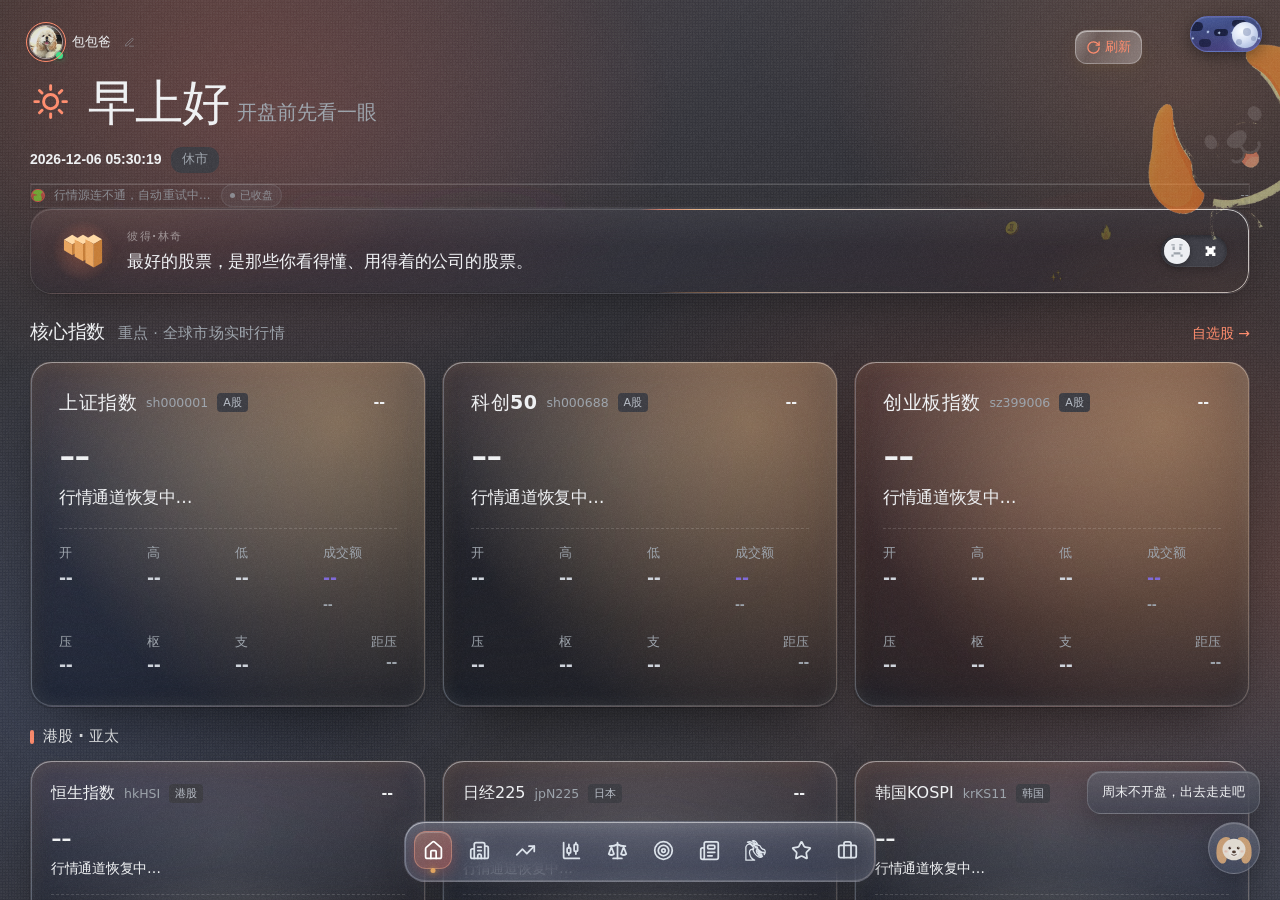
==== index.html @ 42c39e4d "fix(stability): 网络恢复自动退出时只摘标记、不抹真实数值；用户退出才还原空状态" ====
<!DOCTYPE html>
<html lang="zh-CN">
<head>
<meta charset="UTF-8">
  <!-- ⭐ 2026-10-20 吉祥物 favicon（B 版：奶油脸 + 焦糖垂耳 + 吐舌）
       base64 内联，零外部请求；32px 足够标签页/书签清晰。 -->
  <link rel="icon" type="image/png" sizes="32x32" href="[data-uri]">
<meta name="viewport" content="width=device-width, initial-scale=1.0">
<title>财经日报 · Finance Workbench</title>
<style>
  :root {
    color-scheme: dark;
    --sidebar-bg: #232325;
    --sidebar-hover: #333338;
    --accent: #ff8a6b;
    --accent-hover: #e86a4e;
    --up: #ff7a5c;
    --up-bg: rgba(232, 109, 94, .18);
    --down: #3ddc84;
    --down-bg: rgba(52, 199, 123, .16);
    --text-main: #eef0f2;
    --text-sub: #9aa1a9;
    --card-border: rgba(255, 255, 255, .08);
    --bg: #2a2a2c;
    --accent-soft: #33363c;
    --glass: rgba(46, 46, 52, .55);
    --glass-border: rgba(255, 255, 255, .10);
    --gold: #e0a15b;
    /* transitions-dev: 数字弹入动效 */
    --digit-dur: 500ms;
    --digit-distance: 8px;
    --digit-stagger: 70ms;
    --digit-blur: 2px;
    --digit-ease: cubic-bezier(0.34, 1.45, 0.64, 1);
    --digit-dir-x: 0;
    --digit-dir-y: -1;
    /* transitions-dev: 面板 reveal 动效 */
    --panel-open-dur: 400ms;
    --panel-close-dur: 350ms;
    --panel-translate-y: 100px;
    --panel-blur: 2px;
    --panel-ease: cubic-bezier(0.22, 1, 0.36, 1);
    /* transitions-dev: 文本切换动效 */
    --text-swap-dur: 200ms;
    --text-swap-translate-y: 8px;
    --text-swap-blur: 2px;
    --text-swap-ease: ease-out;
    /* transitions-dev: 通知角标动效 */
    --badge-slide-dur: 260ms;
    --badge-pop-dur: 500ms;
    --badge-pop-close-dur: 180ms;
    --badge-fade-dur: 400ms;
    --badge-fade-close-dur: 180ms;
    --badge-blur: 2px;
    --badge-offset-x: -8.2px;
    --badge-offset-y: 12.4px;
    --badge-slide-ease: cubic-bezier(0.22, 1, 0.36, 1);
    --badge-pop-ease: cubic-bezier(0.34, 1.36, 0.64, 1);
    --badge-close-ease: cubic-bezier(0.4, 0, 0.2, 1);
    /* transitions-dev: 卡片尺寸变化动效 */
    --resize-dur: 350ms;
    --resize-ease: cubic-bezier(0.22, 1, 0.36, 1);
  }
  * { margin: 0; padding: 0; box-sizing: border-box; }
  body {
    font-family: -apple-system, BlinkMacSystemFont, "Segoe UI", "PingFang SC", "Hiragino Sans GB", "Microsoft YaHei", sans-serif;
    background:
      radial-gradient(900px 640px at 14% -8%, rgba(96, 132, 222, .14), transparent 60%),
      radial-gradient(820px 560px at 92% -12%, rgba(130, 104, 224, .13), transparent 60%),
      radial-gradient(760px 540px at 102% 60%, rgba(74, 150, 202, .11), transparent 64%),
      radial-gradient(880px 620px at 2% 112%, rgba(124, 94, 204, .11), transparent 62%),
      radial-gradient(1200px 800px at 50% -24%, rgba(98, 118, 172, .20), transparent 72%),
      linear-gradient(150deg, #22252d 0%, #2b2f3a 26%, #252933 54%, #2b2f39 78%, #282d36 100%);
    background-attachment: fixed;
    color: var(--text-main);
    display: flex;
    height: 100vh;
    overflow: hidden;
  }

  /* ============ 侧边栏 ============ */

  /* ===== 高级趣味动效（纯装饰，不影响数据/局部刷新）===== */
  @keyframes floaty { 0%,100% { transform: translateY(0); } 50% { transform: translateY(-7px); } }
  @keyframes shimmer { 0% { background-position: -200% 0; } 100% { background-position: 200% 0; } }
  @keyframes gradientWash { 0%,100% { background-position: 0% 50%; } 50% { background-position: 100% 50%; } }
  @keyframes sparkPop { 0% { transform: scale(.5); opacity: 0; } 30% { opacity: 1; } 100% { transform: scale(1.3); opacity: 0; } }
  @keyframes wobble { 0%,100% { transform: rotate(-2deg); } 50% { transform: rotate(2deg); } }
  @keyframes glowPulse { 0%,100% { box-shadow: 0 3px 10px rgba(91,107,132,.35); } 50% { box-shadow: 0 3px 20px rgba(91,107,132,.6); } }

  /* 首页标题流光渐变（中性钢蓝调） */
  .header .title {
    display: inline-block;
    text-wrap: balance;
  }
  /* ⭐⭐ 问候语情绪图标（2026-10-18）：线条 SVG + 极缓微动。
     · 太阳光芒每 26s 转一圈（慢到不会分心，只是"活着"）
     · 咖啡三缕热气依次升起、淡出
     · 夕阳整体极缓上下浮动（呼吸感）
     · 月亮旁一颗星缓慢明灭
     ⚠️ 所有动画都作用于「本来就可见」的图形，不是靠动画点亮 —— 铁律 D。
     ⚠️ 图标颜色跟随主标题（currentColor），浅色主题下自动变成暖深棕。 */
  /* ⭐ 2026-10-19 龙虎榜图标换成 🐉（emoji）。
     emoji 自带彩色字形，不受 stroke/color 影响，
     所以只要把「尺寸 + 居中」交给容器即可。
     ⚠️ 尺寸跟 dock 里其他 svg 图标一致（21px 容器内约 17px 字形），
        太大会在 38px 的 dock 按钮里顶边。 */
  .ico-emoji {
    font-size: 17px;
    line-height: 1;
    display: block;
    font-family: 'Segoe UI Emoji', 'Apple Color Emoji', 'Noto Color Emoji', sans-serif;
  }
  .mac-dock .md-item .ico-emoji { font-size: 17px; }

  /* ⭐ 2026-10-19 线条龙头：dock 里 `.md-item svg` 有 stroke-width:2 的规则，
     **CSS 会盖掉 SVG 上的 stroke-width 属性**，所以必须在这里显式声明。
     512 的 viewBox 缩到 21px，线宽 32 ≈ 显示 1.3px，
     与 lucide 的 2/24（≈1.75px）接近，小尺寸下不会糊成一团。 */
  .ico-dragon,
  .mac-dock .md-item .ico-dragon {
    width: 21px;
    height: 21px;
    stroke-width: 32;
    stroke-linejoin: round;
    stroke-linecap: round;
  }

  .header .title .greet-ico {
    display: inline-flex;
    align-items: center;
    justify-content: center;
    width: .86em;
    height: .86em;
    margin-right: .34em;
    vertical-align: -0.06em;   /* 视觉基线微调，和文字坐平 */
    color: var(--accent);
    opacity: .95;
  }
  .header .title .greet-ico svg {
    width: 100%;
    height: 100%;
    display: block;
    overflow: visible;
  }
  .header .title .gi-rays {
    transform-origin: 12px 12px;
    animation: greetRays 26s linear infinite;
  }
  @keyframes greetRays { to { transform: rotate(360deg); } }

  .header .title .gi-steam {
    animation: greetSteam 3.4s ease-in-out infinite;
    transform-origin: center bottom;
  }
  .header .title .gi-s2 { animation-delay: .5s; }
  .header .title .gi-s3 { animation-delay: 1s; }
  @keyframes greetSteam {
    0%   { opacity: 0; transform: translateY(2px) scaleY(.6); }
    35%  { opacity: .85; }
    100% { opacity: 0; transform: translateY(-2.4px) scaleY(1.12); }
  }

  .header .title .gi-set { animation: greetFloat 7s ease-in-out infinite; }
  @keyframes greetFloat {
    0%, 100% { transform: translateY(0); }
    50%      { transform: translateY(-1.3px); }
  }

  .header .title .gi-star {
    animation: greetTwinkle 3.8s ease-in-out infinite;
    transform-origin: 17.2px 5.7px;
  }
  @keyframes greetTwinkle {
    0%, 100% { opacity: .45; transform: scale(.86); }
    50%      { opacity: 1;   transform: scale(1.08); }
  }

  /* 降级：reduce / 低帧档位 —— 图标静态可见，只是不动 */
  @media (prefers-reduced-motion: reduce) {
    .header .title .gi-rays,
    .header .title .gi-steam,
    .header .title .gi-set,
    .header .title .gi-star { animation: none !important; }
    .header .title .gi-steam { opacity: .6; }
    .header .title .gi-star { opacity: .85; }
  }
  html[data-fps-q] .header .title .gi-rays,
  html[data-fps-q] .header .title .gi-steam,
  html[data-fps-q] .header .title .gi-set,
  html[data-fps-q] .header .title .gi-star {
    animation: none !important;
  }
  html[data-fps-q] .header .title .gi-steam { opacity: .6; }

  /* ⭐ 2026-10-18：首页问候语 —— 主句大、尾句小而淡。
     这是「刊头 + 眉标」的排版关系：主句负责情绪，尾句负责信息。
     尾句用 .42em 而不是固定 px，这样跟着主标题在手机断点自动缩放。 */
  @media (max-width: 900px) { .header .title { font-size: 34px; } }
  @media (max-width: 560px) { .header .title { font-size: 26px; } }

  /* ⭐ 用户名行（2026-10-19）：头像 + 名字 + 改名入口。
     刻意比标题小很多（11.5px / 淡色）—— 它是「身份标签」，
     不该和 48px 的问候语抢视觉权重。 */
  .greet-user {
    display: flex;
    align-items: center;
    gap: 10px;
    margin-bottom: 7px;
  }
  /* ⭐ 2026-10-19：26 → 32px；并加 filter 压曝光。
     侧栏 logo 用的是 brightness(.78) —— 但头像只有 32px，压到 .78 会糊，
     所以按尺寸放开到 .85，保留细节的同时不再"白得发光"。 */
  .greet-user .gu-avatar {
    position: relative;          /* 供光环/在线点定位 */
    width: 32px;
    height: 32px;
    border-radius: 50%;
    overflow: visible;           /* 光环要溢出到框外 */
    flex: none;
    background: rgba(0, 0, 0, .06);
    box-shadow: 0 0 0 1px rgba(255, 255, 255, .5), 0 2px 6px rgba(0, 0, 0, .12);
  }
  /* 内层裁切：只有图片裁剪成圆，光环不受影响 */
  .greet-user .gu-avatar img {
    width: 100%;
    height: 100%;
    object-fit: cover;
    display: block;
    border-radius: 50%;
    filter: brightness(.85) contrast(1.08) saturate(.92);
    transition: transform .28s cubic-bezier(.34, 1.45, .64, 1), filter .28s ease;
  }
  /* ⭐ Primary 层：hover 时"弹一下 + 歪头"
     规范说 Playful（插画类）可用 10~20% 过冲 —— 头像正是插画性质。 */
  .greet-user:hover .gu-avatar img {
    transform: scale(1.14) rotate(-5deg);
    filter: brightness(.92) contrast(1.06) saturate(.98);
  }
  /* 点一下会晃头（趣味彩蛋，见 guPop） */
  .greet-user .gu-avatar.pop img { animation: guPop .6s cubic-bezier(.34, 1.45, .64, 1); }
  @keyframes guPop {
    0%   { transform: scale(1.14) rotate(-5deg); }
    30%  { transform: scale(1.2) rotate(6deg); }
    55%  { transform: scale(1.12) rotate(-8deg); }
    78%  { transform: scale(1.16) rotate(3deg); }
    100% { transform: scale(1.14) rotate(-5deg); }
  }

  /* ⭐ Ambient 层 1：呼吸光环 —— 让头像"有呼吸"，不再是一张死图。
     规范：looping ambient 用 sine 系缓动；这里 3.6s，与项目里
           dock 的 floaty(3s) 同族，不会显得节奏突兀。 */
  .greet-user .gu-avatar::after {
    content: '';
    position: absolute;
    inset: -4px;
    border-radius: 50%;
    border: 1px solid var(--accent);
    pointer-events: none;
    animation: guRing 3.6s ease-in-out infinite;
  }
  @keyframes guRing {
    0%, 100% { opacity: .18; transform: scale(1); }
    50%      { opacity: .52; transform: scale(1.09); }
  }
  /* hover 时光环更亮（Secondary 层：陪衬主交互） */
  .greet-user:hover .gu-avatar::after { animation-duration: 1.8s; }

  /* ⭐ Ambient 层 2：右下角"在线"小点 —— 社交感 + 状态提示 */
  .greet-user .gu-live {
    position: absolute;
    right: -1px;
    bottom: -1px;
    width: 7px;
    height: 7px;
    border-radius: 50%;
    background: var(--down);
    /* 描边用半透明黑：深浅两套主题下都自然，不会出现"白圈套绿点" */
    box-shadow: 0 0 0 2px rgba(0, 0, 0, .18), 0 0 6px rgba(61, 220, 132, .55);
    animation: guDot 2.6s ease-in-out infinite;
  }
  @keyframes guDot {
    0%, 100% { opacity: .5;  transform: scale(.84); }
    50%      { opacity: 1;   transform: scale(1.18); }
  }

  /* ⭐ Like button 粒子层：点头像时 8 个粒子沿圆周迸出（铜橙 + 行情绿交替）。
     只在点击瞬间出现（.62s 后自毁），不增加任何常驻动画数量。
     角度带 ±24° 随机扰动 —— 每一次迸发都不一样，这才"活"。 */
  .gu-burst {
    position: absolute;
    left: 50%; top: 50%;
    pointer-events: none;
    z-index: 3;
  }
  .gu-burst i {
    position: absolute;
    width: 5px; height: 5px;
    border-radius: 50%;
    background: var(--bd, var(--accent));
    animation: guBurst .62s cubic-bezier(.2, .7, .3, 1) forwards;
  }
  @keyframes guBurst {
    0%   { opacity: 1; transform: translate(-50%, -50%) scale(1); }
    100% { opacity: 0; transform: translate(calc(-50% + var(--bx, 0px)), calc(-50% + var(--by, -26px))) scale(.35); }
  }
  /* ⭐⭐ 2026-10-19 字体升级：原来 11.5px / 500 / 正文族，小字密排显得糊而廉价。
     改法：**放大 + 换光学轴 + 用真字重** ——
       · Display 光学轴（比 Text 版更瘦长、字形更"设计"）
       · 11.5 → 13px（小字太密是廉价感的主因）
       · 字重 680（和问候主句一致，Variable 字体真字重，不是描边加粗）
       · 中文名微收 -.005em（不是加字距 —— 中文名加字距会散） */
  .greet-user .gu-name {
    font-family: var(--tr-font-display, 'Segoe UI Variable Display', sans-serif);
    font-size: 13px;
    font-weight: 680;
    letter-spacing: -.005em;
    color: var(--text-main);
    font-variant-numeric: tabular-nums;
  }
  .greet-user .gu-edit {
    display: inline-flex;
    align-items: center;
    justify-content: center;
    width: 18px;
    height: 18px;
    padding: 0;
    border: 0;
    border-radius: 5px;
    background: transparent;
    color: var(--text-sub);
    cursor: pointer;
    opacity: .55;
    transition: opacity .18s ease, background .18s ease, color .18s ease, transform .18s ease;
  }
  .greet-user .gu-edit svg { width: 11px; height: 11px; }
  .greet-user:hover .gu-edit { opacity: 1; }
  .greet-user .gu-edit:hover {
    background: var(--accent-soft, rgba(232, 109, 94, .14));
    color: var(--accent);
    transform: scale(1.12);
  }
  .greet-user .gu-edit:active { transform: scale(.94); }
  .greet-user .gu-edit:focus-visible {
    outline: 2px solid var(--accent);
    outline-offset: 2px;
    opacity: 1;
  }
  /* 降级：所有装饰动画停掉，但**保持可见**
     （光环停在中亮度、在线点停在可见状态 —— 不能让元素消失）。 */
  @media (prefers-reduced-motion: reduce) {
    .greet-user .gu-avatar::after,
    .greet-user .gu-live { animation: none !important; }
    .greet-user .gu-avatar::after { opacity: .38; }
    .greet-user .gu-live { opacity: .9; transform: scale(1); }
    .greet-user .gu-avatar.pop img { animation: none !important; }
  }
  html[data-fps-q] .greet-user .gu-avatar::after,
  html[data-fps-q] .greet-user .gu-live { animation: none !important; }
  @media (prefers-reduced-motion: reduce) {
    #home-greet .greet-ico,
    #home-greet .greet-main,
    #home-greet .greet-tail { animation: none !important; }
    .gu-burst { display: none !important; }
  }
  html[data-fps-q] #home-greet .greet-ico,
  html[data-fps-q] #home-greet .greet-main,
  html[data-fps-q] #home-greet .greet-tail { animation: none !important; }
  html[data-fps-q] .greet-user .gu-avatar::after { opacity: .34; }
  html[data-fps-q] .greet-user .gu-live { opacity: .9; transform: scale(1); }

  /* 改名时的内联输入框：就地编辑，不用弹窗（更轻、不打断） */
  .greet-user .gu-input {
    font-family: var(--tr-font-display, 'Segoe UI Variable Display', sans-serif);
    font-size: 13px;
    font-weight: 680;
    width: 96px;
    padding: 2px 6px;
    border-radius: 6px;
    border: 1px solid var(--accent);
    background: rgba(255, 255, 255, .9);
    color: var(--text-main);
    outline: none;
  }
  :root[data-theme="dark"] .greet-user .gu-input { background: rgba(255, 255, 255, .08); }

  /* ⭐ 2026-10-19 Texts reveal（ui-design-languages·transitions.dev）：
     时段切换重建 DOM 时，图标→主句→尾句**错开上升 + blur 溶解**。
     错峰 60ms（规范：micro cascade 20-40ms 的放宽，总预算 <500ms ✓）。
     进 420ms / 无出场（元素常驻）—— 符合「进慢出快」。
     ⚠️ paintGreeting 有缓存比对，只有时段真变了才重建 → 不会每分钟重播。 */
  #home-greet .greet-ico,
  #home-greet .greet-main,
  #home-greet .greet-tail {
    animation: greetReveal .42s cubic-bezier(.22, 1, .36, 1) both;
  }
  #home-greet .greet-main { animation-delay: .06s; display: inline-block; }
  #home-greet .greet-tail { animation-delay: .12s; }
  @keyframes greetReveal {
    from { opacity: 0; transform: translateY(10px); filter: blur(4px); }
    to   { opacity: 1; transform: translateY(0);    filter: blur(0); }
  }

  .header .title .greet-tail {
    display: inline-block;
    margin-left: .42em;
    font-size: .42em;
    font-weight: 450;          /* 不继承标题的 680，否则尾句会抢主句 */
    letter-spacing: 0;
    color: var(--text-sub);
    /* ⭐ 2026-10-18：原来 opacity .82，在浅色暖底上乘完接近 #8a91a0，
       看字发白发虚。信息性文字要够读，透明度归 1。 */
    opacity: 1;
  }
  :root[data-theme="light"] .header .title .greet-tail {
    /* 暖深灰：比 --text-sub 的冷灰更融进暖米背景，同时对比足够（约 5.6:1）*/
    color: #5F5347;
  }

  /* 侧边栏 logo 动效 */
  .logo-icon { animation: glowPulse 3.5s ease-in-out infinite; }
  .logo-dog { transition: transform .4s ease; }
  .logo:hover .logo-dog { transform: scale(1.12) rotate(-3deg); }

  /* 导航项微动效 */
  .nav-item .icon { display: inline-block; transition: transform .25s ease; }
  .nav-item:hover .icon { transform: scale(1.10); }
  .nav-item::after {
    content: '';
    position: absolute; right: 14px; top: 50%;
    width: 6px; height: 6px; border-radius: 50%;
    background: var(--accent);
    /* ⭐ 2026-10-19 scale(0) → .6：从"虚无"长出来会显得凭空出现，
       从 .6 + 淡入才有"本来就该在这儿"的物理感（Emil 标准第 5 条）。 */
    transform: translateY(-50%) scale(.6);
    opacity: 0;
    transition: transform .2s cubic-bezier(.22, 1, .36, 1), opacity .2s ease;
  }
  .nav-item:hover::after { transform: translateY(-50%) scale(1); opacity: 1; }

  /* 模块标题前的小图标点缀 */
  .module-header .m-title { display: inline-flex; align-items: center; gap: 7px; }
  .module-header .m-ico { font-size: 17px; animation: floaty 3s ease-in-out infinite; }

  /* ===================================================
     Nothing Design — 趣味每日标语横幅
     极简 · 排版驱动 · 单色基底 · 工业温暖
     =================================================== */
  .fun-banner {
    position: relative;
    display: flex;
    align-items: center;
    justify-content: space-between;
    padding: 18px 28px;
    margin-bottom: 22px;
    border-radius: 16px;
    overflow: hidden;
    color: #f0f2f5;
    font-family: 'Space Grotesk', system-ui, sans-serif;
    background:
      radial-gradient(480px 200px at 8% -40%, rgba(255,138,107,.18), transparent 60%),
      radial-gradient(360px 160px at 100% 120%, rgba(224,160,110,.10), transparent 55%),
      linear-gradient(125deg, rgba(38,38,46,.88), rgba(44,44,52,.76) 50%, rgba(34,34,42,.84));
    backdrop-filter: blur(20px) saturate(170%);
    -webkit-backdrop-filter: blur(20px) saturate(170%);
    border: 1px solid rgba(255,170,135,.14);
    box-shadow:
      inset 0 1px 0 rgba(255,255,255,.08),
      0 16px 36px rgba(0,0,0,.30);
  }
  .fun-banner::before {
    content: ''; position: absolute; inset: 0; border-radius: inherit; pointer-events: none;
    background: linear-gradient(180deg, rgba(255,255,255,.06), transparent 40%);
  }

  /* 内部布局：左侧 → 图片 + 文字区；右侧 → 装饰 + 开关 */
  .fun-banner .fb-left {
    display: flex;
    align-items: center;
    gap: 20px;
    z-index: 1;
    flex: 1;
    min-width: 0;
  }

  /* 角色图片：40px 圆形剪影效果，带柔和光晕 */
  .fun-banner .fb-emoji {
    flex-shrink: 0;
    width: 44px;
    height: 44px;
    display: flex;
    align-items: center;
    justify-content: center;
  }
  .fun-banner .fb-emoji img,
  .fun-banner .fb-emoji svg {
    width: 44px;
    height: 44px;
    display: block;
    filter: drop-shadow(0 4px 10px rgba(0,0,0,.25));
  }
  .fun-banner .fb-emoji {
    animation: floaty 3.6s ease-in-out infinite;
  }

  /* 文字区：Nothing Design 三层结构
     Primary   → 标语正文（Space Grotesk Medium 18px）
     Secondary → 作者/分类标签（Space Mono ALL CAPS 11px） */
  .fun-banner .fb-text {
    display: flex;
    flex-direction: column;
    gap: 4px;
    min-width: 0;
  }
  .fun-banner .fb-author {
    font-family: 'Space Mono', monospace;
    font-size: 11px;
    font-weight: 400;
    letter-spacing: .08em;
    text-transform: uppercase;
    color: rgba(255,255,255,.45);
    order: -1;
  }
  .fun-banner .fb-title {
    font-family: 'Space Grotesk', system-ui, sans-serif;
    font-size: 17px;
    font-weight: 500;
    letter-spacing: .01em;
    line-height: 1.55;
    color: #f0f2f5;
    white-space: nowrap;
    overflow: hidden;
    text-overflow: ellipsis;
  }

  /* 右侧装饰区：火花 + 开关 */
  .fun-banner .fb-sparks {
    position: absolute;
    right: 102px;
    top: 8px;
    bottom: 8px;
    width: 150px;
    pointer-events: none;
    opacity: .55;
  }
  .fun-banner .spark {
    position: absolute;
    font-size: 16px;
    opacity: .7;
    animation: floaty 3.8s ease-in-out infinite;
  }
  .fun-banner .spark img,
  .fun-banner .spark svg {
    width: 18px;
    height: 18px;
    display: block;
    opacity: .6;
  }
  .fun-banner .spark.s1 { left: 6px;  top: 2px; animation-delay: .2s; }
  .fun-banner .spark.s2 { left: 52px; bottom: 2px; animation-delay: 1s; }
  .fun-banner .spark.s3 { left: 100px; top: 6px; animation-delay: .6s; }
  .fun-banner .spark.s4 { left: 130px; bottom: 6px; animation-delay: 1.4s; }
  .fun-banner .spark.s5 { right: 2px; top: 50%; animation-delay: .9s; }

  /* ⭐ 2026-10-19 火星 5 颗 → 3 颗。
     5 颗各自以 6.8s 周期漂移，同屏看是"视觉噪音"而不是氛围；
     留 s1/s2/s3 三颗（左/中/右三个方位），透气但不吵。
     同时少 2 个常驻无限动画。 */
  .fun-banner .spark.s4,
  .fun-banner .spark.s5 { display: none; }
  .fun-banner .spark.s2 img { width: 15px; height: 15px; }
  .fun-banner .spark.s4 img { width: 15px; height: 15px; }
  .fun-banner .spark.s5 img { width: 20px; height: 20px; }

  /* 浅色主题覆盖 */
  :root[data-theme="light"] .fun-banner {
    color: #1e2337;
    background:
      radial-gradient(480px 200px at 8% -40%, rgba(255,150,118,.20), transparent 60%),
      radial-gradient(360px 160px at 100% 120%, rgba(224,160,120,.12), transparent 55%),
      linear-gradient(125deg, rgba(255,255,255,.90), rgba(250,247,255,.78) 50%, rgba(255,253,250,.88));
    border-color: rgba(224,120,96,.18);
    box-shadow:
      inset 0 1px 0 rgba(255,255,255,.95),
      0 10px 28px rgba(120,140,180,.08);
  }
  :root[data-theme="light"] .fun-banner::before {
    background: linear-gradient(180deg, rgba(255,255,255,.5), transparent 40%);
  }
  :root[data-theme="light"] .fun-banner .fb-author {
    color: rgba(30,35,55,.45);
  }
  :root[data-theme="light"] .fun-banner .fb-title {
    color: #1e2337;
  }
  /* 浅色版悬停扫光边框（保留原有设计） */
  @property --fb-a { syntax: '<angle>'; initial-value: 0deg; inherits: false; }
  @keyframes fbSpin { to { --fb-a: 360deg; } }
  :root[data-theme="light"] .fun-banner::after {
    content: ''; position: absolute; inset: 0; border-radius: inherit; pointer-events: none;
    padding: 2px;
    background: conic-gradient(from var(--fb-a),
        rgba(110,168,254,.0), rgba(110,168,254,.85),
        rgba(155,108,255,.85), rgba(255,138,107,.80), rgba(255,138,107,.0));
    -webkit-mask: linear-gradient(#000 0 0) content-box, linear-gradient(#000 0 0);
    -webkit-mask-composite: xor;
            mask: linear-gradient(#000 0 0) content-box, linear-gradient(#000 0 0);
            mask-composite: exclude;
    animation: fbSpin 4.6s linear infinite;
    opacity: 0;
    transition: opacity .4s ease;
    will-change: opacity;
  }
  :root[data-theme="light"] .fun-banner:hover::after { opacity: 1; }
  @media (prefers-reduced-motion: reduce) {
    :root[data-theme="light"] .fun-banner::after { animation: none; opacity: 0; }
  }

  /* 趣味像素苦/笑脸开关（纯装饰，位于横幅右侧；颜色随主题） */
  .fun-banner .fb-toggle { position: absolute; right: 22px; top: 50%; transform: translateY(-50%); z-index: 2; }
  .pixel-toggle-label { display: inline-flex; cursor: pointer; -webkit-tap-highlight-color: transparent; user-select: none; outline: none; }
  .pixel-checkbox { position: absolute; opacity: 0; width: 0; height: 0; pointer-events: none; }
  .pixel-toggle-track {
    position: relative; width: 66px; height: 32px; border-radius: 16px;
    background: #3c3c44;
    box-shadow: inset 0 2px 5px rgba(0,0,0,.38), inset 0 -1px 0 rgba(255,255,255,.07), 0 3px 10px rgba(0,0,0,.22);
    transition: background .35s ease;
  }
  .pixel-checkbox:checked + .pixel-toggle-track {
    background: linear-gradient(120deg, var(--accent), #ff6a5a);
    box-shadow: inset 0 2px 5px rgba(0,0,0,.18), inset 0 -1px 0 rgba(255,255,255,.22), 0 0 14px rgba(255,138,107,.35);
  }
  .indicator-wrapper { position: absolute; top: 50%; transform: translateY(-50%); width: 13px; height: 13px; color: #fff; opacity: 0; transition: opacity .28s ease, transform .32s ease; }
  .pixel-indicator { width: 100%; height: 100%; display: block; }
  .indicator-on-wrap { left: 10px; }
  .indicator-off-wrap { right: 10px; }
  .pixel-checkbox:checked ~ .pixel-toggle-track .indicator-on-wrap { opacity: 1; transform: translateY(-50%) scale(1); }
  .pixel-checkbox:checked ~ .pixel-toggle-track .indicator-off-wrap { opacity: 0; transform: translateY(-50%) scale(.5); }
  .pixel-checkbox:not(:checked) ~ .pixel-toggle-track .indicator-on-wrap { opacity: 0; transform: translateY(-50%) scale(.5); }
  .pixel-checkbox:not(:checked) ~ .pixel-toggle-track .indicator-off-wrap { opacity: 1; transform: translateY(-50%) scale(1); }
  .pixel-coin-thumb {
    position: absolute; left: 3px; top: 50%; width: 26px; height: 26px;
    transform: translateY(-50%);
    background: #eceef2;
    border-radius: 13px;
    box-shadow: 0 2px 6px rgba(0,0,0,.32), inset 0 1px 0 rgba(255,255,255,.9);
    transition: left .34s cubic-bezier(.22,1,.36,1);
  }
  .pixel-checkbox:checked + .pixel-toggle-track .pixel-coin-thumb { left: calc(100% - 29px); }
  .coin-flipper { width: 100%; height: 100%; transform-style: preserve-3d; transition: transform .5s cubic-bezier(.22,1,.36,1); }
  .pixel-checkbox:checked + .pixel-toggle-track .coin-flipper { transform: rotateY(180deg); }
  .face-svg { position: absolute; inset: 0; display: flex; align-items: center; justify-content: center; backface-visibility: hidden; -webkit-backface-visibility: hidden; }
  .face-svg svg { width: 18px; height: 18px; }
  .face-happy { transform: rotateY(180deg); color: var(--accent); }
  .face-sad   { transform: rotateY(0deg);   color: #9aa1a9; }
  /* 键盘可达性：Tab 聚焦横幅时高亮开关 */
  .pixel-toggle-label:focus-within .pixel-toggle-track { outline: 2px solid color-mix(in srgb, var(--accent) 70%, transparent); outline-offset: 3px; }
  :root[data-theme="light"] .pixel-toggle-track { background: #d5d9e2; box-shadow: inset 0 2px 4px rgba(0,0,0,.12); }
  :root[data-theme="light"] .pixel-coin-thumb { background: #ffffff; box-shadow: 0 2px 6px rgba(60,80,120,.22), inset 0 1px 0 #fff; }
  :root[data-theme="light"] .face-sad { color: #8b94a6; }
  @media (prefers-reduced-motion: reduce) {
    .pixel-toggle-track, .pixel-coin-thumb, .coin-flipper, .indicator-wrapper { transition: none !important; }
  }

  /* ===================================================
     Nothing Design — 每日标语微动效
     文字入场 · 图标浮动 · 火花粒子
     =================================================== */
  @keyframes fb-text-in {
    0%   { opacity: 0; transform: translateY(12px) scale(.97); }
    100% { opacity: 1; transform: translateY(0) scale(1); }
  }
  @keyframes fb-emoji-bounce {
    0%, 100% { transform: translateY(0) scale(1); }
    25%      { transform: translateY(-5px) scale(1.04); }
    50%      { transform: translateY(0) scale(1); }
    75%      { transform: translateY(-3px) scale(1.02); }
  }
  @keyframes fb-spark-drift {
    0%   { opacity: 0; transform: translateY(4px) scale(.8); }
    30%  { opacity: .7; transform: translateY(0) scale(1); }
    70%  { opacity: .5; transform: translateY(-4px) scale(.9); }
    100% { opacity: 0; transform: translateY(-10px) scale(.5); }
  }
  @keyframes fb-glow-pulse {
    0%, 100% { opacity: .35; }
    50%      { opacity: .65; }
  }
  /* 入场后文字动画 */
  .fun-banner.fb-entered .fb-text { animation: fb-text-in .6s cubic-bezier(.22,1,.36,1) both; }
  .fun-banner.fb-entered .fb-emoji { animation: fb-emoji-bounce .8s cubic-bezier(.34,1.45,.64,1) both; }
  .fun-banner.fb-entered .fb-author { animation-delay: .08s; }
  .fun-banner.fb-entered .fb-title { animation-delay: .16s; }
  /* 入场后火花闪烁 */
  .fun-banner.fb-entered .spark {
    animation: fb-spark-drift 2.2s ease-in-out infinite;
  }
  .fun-banner.fb-entered .fb-sparks {
    animation: fb-glow-pulse 3.4s ease-in-out infinite;
  }
  /* 默认：图标持续浮动，文字无入场态 */
  .fun-banner .fb-emoji { animation: floaty 3.6s ease-in-out infinite; }
  .fun-banner .spark { animation: floaty 3.8s ease-in-out infinite; }
  @media (prefers-reduced-motion: reduce) {
    .fun-banner.fb-entered .fb-text,
    .fun-banner.fb-entered .fb-emoji,
    .fun-banner.fb-entered .spark,
    .fun-banner.fb-entered .fb-sparks { animation: none !important; }
  }

  /* 侧边栏：与主内容完全同源背景的透色毛玻璃，弱化分层，未来感 iOS */
  .sidebar {
    width: 216px;
    min-width: 216px;
    color: #b6bcc5;
    display: flex;
    flex-direction: column;
    overflow-y: auto;
    position: relative;
    background: transparent;
  }
  .sidebar::-webkit-scrollbar { width: 4px; }
  .sidebar::-webkit-scrollbar-thumb { background: rgba(255, 255, 255, .16); border-radius: 2px; }
  .logo {
    display: flex;
    align-items: center;
    gap: 10px;
    padding: 20px 18px 18px;
  }
  .logo-icon {
    width: 38px; height: 38px;
    background: linear-gradient(135deg, #ff9a73, #d95f45);
    border-radius: 10px;
    display: flex; align-items: center; justify-content: center;
    box-shadow: 0 4px 14px rgba(232, 109, 94, .35);
    overflow: hidden;
  }
  .logo-dog { width: 100%; height: 100%; object-fit: cover; display: block; filter: brightness(.78) contrast(1.12) saturate(.95); }
  .logo-icon svg { width: 22px; height: 22px; }
  .logo-text .logo-title {
    color: #eef0f2;
    font-size: 17px;
    font-weight: 700;
    letter-spacing: 1px;
  }
  .logo-text .logo-sub { color: #9aa1a9; font-size: 10px; letter-spacing: .5px; margin-top: 2px; }
  .nav-group-title {
    font-size: 12px;
    color: #8c939b;
    padding: 16px 20px 6px;
    letter-spacing: 1.2px;
  }
  .nav-item {
    display: flex;
    align-items: center;
    gap: 12px;
    margin: 2px 12px;
    padding: 11px 16px;
    font-size: 15px;
    border-radius: 11px;
    cursor: pointer;
    transition: background .15s;
    position: relative;
    user-select: none;
  }
  .nav-item:hover { background: rgba(255, 255, 255, .07); color: #f2f4f6; }
  .nav-item.active {
    /* 选中态：通透橙色玻璃（与悬浮态同一材质语言，略深一档），不再是实心橙块 */
    background: linear-gradient(135deg, rgba(255,150,110,.34) 0%, rgba(232,106,96,.44) 100%);
    color: #fff;
    font-weight: 700;
    border: 1px solid rgba(255, 175, 145, .40);
    backdrop-filter: blur(16px) saturate(175%);
    -webkit-backdrop-filter: blur(16px) saturate(175%);
    box-shadow:
      inset 0 1px 0 rgba(255, 255, 255, .24),
      inset 0 -1px 0 rgba(255, 255, 255, .07),
      0 6px 20px rgba(232, 106, 96, .22);
  }
  .nav-item.active .icon { transform: scale(1.05); filter: saturate(1.1); }
  .nav-item.active::before { display: none; }
  .nav-item .icon { width: 20px; text-align: center; font-size: 17px; display: inline-flex; align-items: center; justify-content: center; }
  .nav-item .icon svg { width: 20px; height: 20px; display: block; stroke-width: 2; }
  /* 页面内联 Lucide SVG 图标尺寸标准化 */
  .btn .icon svg { width: 15px; height: 15px; display: block; stroke-width: 2; }
  .module-header .m-ico { display: inline-flex; align-items: center; }
  .module-header .m-ico svg { width: 17px; height: 17px; display: block; stroke-width: 2; }
  /* 彩色动效图标（OpenMoji）：模块标题/页标题前的彩色 emoji + 轻浮动/缓转/扑翼 */
  .module-header .m-ico img, .title-ico img { width: 22px; height: 22px; display: block; }
  .m-ico.m-emoji-bob img, .title-ico.m-emoji-bob img { animation: floaty 2.8s ease-in-out infinite; }
  .m-ico.m-emoji-swing img, .title-ico.m-emoji-swing img { animation: swayIco 3.4s ease-in-out infinite; }
  .m-ico.m-emoji-spin img, .title-ico.m-emoji-spin img { animation: spinSlow 7s linear infinite; }
  .title-ico { display: inline-block; vertical-align: -4px; margin-right: 8px; }
  @keyframes swayIco { 0%,100% { transform: rotate(-9deg); } 50% { transform: rotate(9deg); } }
  @keyframes spinSlow { from { transform: rotate(0); } to { transform: rotate(360deg); } }
  /* 资金流向「飞钱」：较明显的扑翼 + 自身缓浮 */
  .fund-ico { position: relative; display: inline-block; width: 34px; height: 28px; margin-right: 6px; vertical-align: -6px; }
  .fund-ico > img { width: 26px; height: 26px; display: block; animation: flapWing 1s ease-in-out infinite, fundHover 1.8s ease-in-out infinite; transform-origin: 55% 62%; filter: drop-shadow(0 2px 3px rgba(0,0,0,.28)); }
  /* 环绕飞钱（多个旋转漂浮的金币） */
  .fund-ico .coin { position: absolute; width: 10px; height: 10px; border-radius: 50%; display: flex; align-items: center; justify-content: center;
    font: 700 7px/1 -apple-system, "Segoe UI", sans-serif; color: #8a5b00;
    background: radial-gradient(circle at 32% 28%, #ffe08a, #f5b23d 58%, #d98e14);
    box-shadow: 0 1px 2px rgba(0,0,0,.35), inset 0 0 0 1px rgba(255,255,255,.4), inset 0 -1px 2px rgba(160,100,0,.4);
    animation: coinSpin var(--cd, 1.4s) ease-in-out var(--cdelay, 0s) infinite; }
  .fund-ico .coin::before { content: "¥"; }
  .fund-ico .coin.c1 { top: -3px; left: 1px; --cd: 1.3s; }
  .fund-ico .coin.c2 { top: 7px; right: -6px; --cd: 1.7s; --cdelay: .25s; }
  .fund-ico .coin.c3 { bottom: -4px; left: 10px; --cd: 1.5s; --cdelay: .5s; font-size: 6px; width: 8px; height: 8px; }
  @keyframes coinSpin { 0%,100% { transform: translateY(0) rotate(-16deg) scale(.85); opacity: .7; } 50% { transform: translateY(-5px) rotate(12deg) scale(1.12); opacity: 1; } }
  @keyframes fundHover { 0%,100% { transform: translateY(0) rotate(-2deg); } 50% { transform: translateY(-3px) rotate(2deg); } }
  .m-ico.m-emoji-wing img, .title-ico.m-emoji-wing img { animation: flapWing 1s ease-in-out infinite; transform-origin: 55% 60%; }
  /* 通用扑翼：更明显的扇动 */
  @keyframes flapWing {
    0%,100% { transform: rotate(-6deg) rotateY(-22deg) scaleY(.92) translateY(1px); }
    25% { transform: rotate(9deg) rotateY(6deg) scaleY(1.1) translateY(-1px); }
    55% { transform: rotate(-9deg) rotateY(20deg) scaleY(.9) translateY(1px); }
    100% { transform: rotate(-6deg) rotateY(-22deg) scaleY(.92) translateY(1px); }
  }
  /* 横幅角色/火花图片尺寸已在上方 Nothing Design 区块定义 */

  .ov-icon svg { width: 26px; height: 26px; stroke-width: 2; }
  .watch-empty .we-icon svg { width: 40px; height: 40px; display: block; stroke-width: 1.75; }
  .placeholder .p-icon svg { width: 46px; height: 46px; stroke-width: 1.5; }
  .fund-p-title svg, .sc-name svg { width: 16px; height: 16px; stroke-width: 2; vertical-align: -2px; }
  .focus-block-title svg, .sec-hot-title svg { width: 16px; height: 16px; stroke-width: 2; flex-shrink: 0; }
  .btn-add svg { width: 16px; height: 16px; stroke-width: 2; vertical-align: -2px; }
  .w-pin svg, .w-del svg { width: 18px; height: 18px; stroke-width: 2; }
  .nav-badge {
    margin-left: auto;
    background: #e85d4e;
    color: #fff;
    font-size: 11px;
    min-width: 18px;
    height: 18px;
    border-radius: 9px;
    display: flex; align-items: center; justify-content: center;
    padding: 0 5px;
  }
  .sidebar-footer {
    margin-top: auto;
    padding: 16px 20px;
    font-size: 12px;
    color: #7a705c;
    line-height: 1.7;
  }

  /* ============ 侧边栏收缩（收起时仅保留狗头 logo 与导航图标） ============ */
  .sidebar { transition: width .28s cubic-bezier(.4,0,.2,1); }
  .sidebar.collapsed { width: 66px; min-width: 66px; }
  .sidebar-toggle {
    position: absolute; top: 15px; right: 8px; z-index: 6;
    width: 26px; height: 26px; border: 0; cursor: pointer; border-radius: 8px;
    display: flex; align-items: center; justify-content: center;
    background: rgba(255,255,255,.07); color: #bfc6ce; padding: 0;
    transition: background .2s, color .2s;
  }
  .sidebar-toggle:hover { background: rgba(255,255,255,.16); color: #fff; }
  .sidebar-toggle svg { position: absolute; width: 15px; height: 15px; stroke-width: 2; }
  .sidebar-toggle .st-out { opacity: 0; transform: rotate(180deg); }
  .sidebar.collapsed .st-in { opacity: 0; transform: rotate(180deg); }
  .sidebar.collapsed .st-out { opacity: 1; transform: rotate(0); }
  .sidebar.collapsed .logo { justify-content: center; gap: 0; padding: 52px 0 12px; }
  .sidebar.collapsed .logo-icon { width: 44px; height: 44px; }
  .sidebar.collapsed .logo-text { display: none; }
  .sidebar.collapsed .nav-group-title { display: none; }
  .sidebar.collapsed .nav-item { justify-content: center; gap: 0; margin: 2px 8px; padding: 11px 0; font-size: 0; white-space: nowrap; }
  .sidebar.collapsed .nav-item .icon { font-size: 17px; }
  .sidebar.collapsed .sidebar-footer { display: none; }
  :root[data-theme="light"] .sidebar-toggle { background: rgba(60,80,130,.08); color: #5a6476; }
  :root[data-theme="light"] .sidebar-toggle:hover { background: rgba(60,80,130,.16); color: #22273a; }

  /* ============ 主内容区 ============ */
  .main { flex: 1; display: flex; flex-direction: column; overflow: hidden; }
  /* ⭐⭐ 2026-10-18：底部只留 12px，而 dock 是 fixed 悬浮在底部 ——
     最后一排卡片会被 dock 压住（截图实测确认）。
     留出 dock 高度 + 呼吸间距。 */
  .content { flex: 1; overflow-y: auto; padding: 26px 30px 96px; }

  /* 无边界毛玻璃：卡片全部去除可见边框；仅交互控件保留轻微可辨描边 */
  .search-input,
  .search-drop,
  .fund-tab,
  .news-tag,
  .news-pin,
  .btn-back-sec,
  .lad-stock,
  .w-pin,
  .sd-tag { border-color: rgba(255,255,255,.7); }

  .header { display: flex; align-items: flex-start; justify-content: space-between; }
  .header .title {
    display: inline-block;
    /* ⭐⭐ 2026-10-18 修复：原来只有 25px，而 GL 层给浅色写死 48px ——
       切到深色主题时标题会突然"缩小一半"，用户误以为字体变了。
       字号属于版式基准，必须**与主题无关**，提到这里统一控制。 */
    font-size: 48px;
    font-weight: 680;
    letter-spacing: .5px;
    text-wrap: balance;
    color: #eef0f2;
  }
  .header .time-row {
    margin-top: 8px;
    font-size: 14px;
    color: #c2c8d0;
    font-weight: 600;
    display: flex;
    align-items: center;
    gap: 9px;
  }
  .header .time-row #header-time { color: #eef0f2; font-weight: 700; }
  .market-tag {
    font-size: 12.5px;
    padding: 3px 11px;
    border-radius: 11px;
  }
  .market-tag.closed { background: #3a3a40; color: #9aa1a9; }
  .market-tag { background: rgba(255,255,255,.08); color: #c9ced6; }
  .market-tag.open { background: rgba(255,122,92,.16); color: #ffa68c; }
  .market-tag.auction { background: rgba(224,160,80,.16); color: #f0c481; }
  .header-actions { display: flex; gap: 10px; margin-top: 4px; align-items: flex-start; }

  .btn {
    display: inline-flex;
    align-items: center;
    gap: 7px;
    font-size: 14px;
    padding: 9px 18px;
    border-radius: 9px;
    border: 1px solid transparent;
    cursor: pointer;
    transition: all .15s;
    user-select: none;
  }
  /* 图2经验：玻璃上的按钮用轻拟物（软棉花糖包裹感），而非单纯投影 */
  .btn-refresh {
    /* ⭐ 2026-10-20 用户要求「刷新按钮短一点」：
       基础 .btn 是 9px 18px，这里收到 6px 10px，间距 7→4，字号 14→13，图标 16→15。
       只覆盖本按钮。
       ⚠️ 必须 white-space:nowrap + flex:none —— 收窄后按钮被 flex 压缩，
       "刷新"两字会换行，高度从 34px 撑到 58px（实测踩过）。 */
    padding: 6px 10px;
    gap: 4px;
    font-size: 13px;
    white-space: nowrap;
    flex: none;
    background: linear-gradient(118deg, rgba(255,253,247,.34) 0%, rgba(255,252,244,.14) 30%, rgba(255,253,247,.22) 60%, rgba(255,254,250,.30) 100%);
    backdrop-filter: blur(30px) saturate(200%);
    -webkit-backdrop-filter: blur(30px) saturate(200%);
    border-color: rgba(255,255,255,.28);
    color: var(--accent);
    box-shadow:
      inset 0 1px 0 rgba(255,255,255,.5),
      0 2px 8px rgba(150,112,62,.10),
      0 8px 20px rgba(140,105,58,.12);
  }
  .btn-refresh .icon { width: 15px; height: 15px; }
  .btn-refresh .icon svg { width: 15px; height: 15px; }
  .btn-refresh:hover {
    background: linear-gradient(118deg, rgba(255,253,247,.50) 0%, rgba(255,252,244,.26) 30%, rgba(255,253,247,.36) 60%, rgba(255,254,250,.46) 100%);
    backdrop-filter: blur(32px) saturate(210%);
    -webkit-backdrop-filter: blur(32px) saturate(210%);
    border-color: rgba(255,255,255,.5);
    box-shadow:
      inset 0 1px 0 rgba(255,255,255,.7),
      0 4px 14px rgba(232,109,94,.18),
      0 12px 28px rgba(140,105,58,.16);
  }
  .btn-refresh.spinning .icon { animation: spin .8s linear; }
  @keyframes spin { from { transform: rotate(0); } to { transform: rotate(360deg); } }
  .btn-primary { background: var(--accent); color: #fff; box-shadow: 0 3px 10px rgba(108, 75, 232, .3); }
  .btn-primary:hover { background: var(--accent-hover); }

  /* 实时行情状态条 */
  /* ⭐⭐ 2026-10-18 用户要求：实时行情不要框了，就小字显示。
     原来它是「玻璃卡」（背景 + 边框 + 圆角 + 12px 内边距 + ::before/::after 光效），
     和下方真实的卡片抢视觉权重 —— 但它只是状态提示，不该长得像内容。
     现在降级为一行小字：无背景、无边框、无圆角，字号 11.5，靠 opacity 退到背景层。
     ⚠️ 用 !important 是因为它同时被多组「玻璃卡」组合选择器（含浅色主题）
        和媒体查询命中，普通声明压不住。 */
  .live-bar,
  :root[data-theme="light"] .live-bar,
  :root[data-theme="dark"] .live-bar {
    margin-top: 10px;
    background: none !important;
    border: 0 !important;
    border-radius: 0 !important;
    padding: 0 !important;
    min-height: 0 !important;
    box-shadow: none !important;
    backdrop-filter: none !important;
    -webkit-backdrop-filter: none !important;
    display: flex;
    align-items: center;
    /* 小字形态下不该用 space-between 把三项撑到两端 ——
       信息要挨着读，只有时间靠右。 */
    justify-content: flex-start;
    gap: 10px;
    font-size: 11.5px;
    letter-spacing: .01em;
    color: var(--text-sub);
    opacity: .78;
  }
  .live-bar > #live-time { margin-left: auto; }
  /* 卡片化时给它加的两层光效，全部关掉 */
  .live-bar::before,
  .live-bar::after { display: none !important; content: none !important; }
  /* 内部元素跟着小一号 */
  .live-bar .left { display: flex; align-items: center; gap: 7px; }
  .live-bar .left { display: flex; align-items: center; gap: 9px; }
  /* 行情直连加载动效：地球旋转（Uiverse Novaxlo，缩放适配行内，随行情着色） */
  .earth-loader-wrap {
    display: inline-flex;
    align-items: center;
    justify-content: center;
    flex-shrink: 0;
    line-height: 0;
  }
  .earth-loader {
    --watercolor: #3344c1;
    --landcolor: #7cc133;
    font-size: 1.8px; /* 缩小地球至与行内字号相仿（7.5em≈13.5px），不抢眼 */
    width: 7.5em;
    height: 7.5em;
    background-color: var(--watercolor);
    position: relative;
    overflow: hidden;
    border-radius: 50%;
    box-shadow:
      inset 0 0.5em rgb(255, 255, 255, 0.25),
      inset 0 -0.5em rgb(0, 0, 0, 0.25);
    border: solid 0.15em rgba(255, 255, 255, 0.85);
    animation: earthStart 1s;
    animation-iteration-count: 1;
  }
  .earth-loader svg:nth-child(1) { position: absolute; bottom: -2em; width: 7em; height: auto; animation: earthRound1 5s infinite linear .75s; }
  .earth-loader svg:nth-child(2) { position: absolute; top: -3em; width: 7em; height: auto; animation: earthRound1 5s infinite linear; }
  .earth-loader svg:nth-child(3) { position: absolute; top: -2.5em; width: 7em; height: auto; animation: earthRound2 5s infinite linear; }
  .earth-loader svg:nth-child(4) { position: absolute; bottom: -2.2em; width: 7em; height: auto; animation: earthRound2 5s infinite linear .75s; }
  /* 行情断连：水色转珊瑚橙警示色 */
  .earth-loader-wrap.err .earth-loader { --watercolor: #c14a3e; border-color: rgba(232, 93, 78, .7); }
  /* ⭐ 2026-10-19 加载成功的状态：地球停转、边缘转绿。
     之前只有 err 状态 —— 数据早就到位了，地球还在自转，
     等于在说"还在加载"，既误导又是 4 个常驻无限动画。 */
  .earth-loader-wrap.ok .earth-loader svg { animation-play-state: paused; }
  .earth-loader-wrap.ok .earth-loader {
    border-color: rgba(61, 220, 132, .55);
    box-shadow: 0 0 0 1px rgba(61, 220, 132, .28);
  }
  :root[data-theme="light"] .earth-loader { border-color: rgba(255, 255, 255, .95); }
  :root[data-theme="light"] .earth-loader-wrap.err .earth-loader { border-color: rgba(232, 93, 78, .7); }
  @keyframes earthStart {
    0% { filter: brightness(500%); box-shadow: none; }
    75% { filter: brightness(500%); box-shadow: none; }
    100% { filter: brightness(100%); box-shadow: inset 0 0.5em rgb(255,255,255,.25), inset 0 -0.5em rgb(0,0,0,.25); }
  }
  @keyframes earthRound1 {
    0% { left: -2em; opacity: 1; transform: skewX(0deg) rotate(0deg); }
    30% { left: -6em; opacity: 1; transform: skewX(-25deg) rotate(25deg); }
    31% { left: -6em; opacity: 0; transform: skewX(-25deg) rotate(25deg); }
    35% { left: 7em; opacity: 0; transform: skewX(25deg) rotate(-25deg); }
    45% { left: 7em; opacity: 1; transform: skewX(25deg) rotate(-25deg); }
    100% { left: -2em; opacity: 1; transform: skewX(0deg) rotate(0deg); }
  }
  @keyframes earthRound2 {
    0% { left: 5em; opacity: 1; transform: skewX(0deg) rotate(0deg); }
    75% { left: -7em; opacity: 1; transform: skewX(-25deg) rotate(25deg); }
    76% { left: -7em; opacity: 0; transform: skewX(-25deg) rotate(25deg); }
    77% { left: 8em; opacity: 0; transform: skewX(25deg) rotate(-25deg); }
    80% { left: 8em; opacity: 1; transform: skewX(25deg) rotate(-25deg); }
    100% { left: 5em; opacity: 1; transform: skewX(0deg) rotate(0deg); }
  }
  @media (prefers-reduced-motion: reduce) {
    .earth-loader, .earth-loader svg { animation: none !important; }
  }

  /* ============ 卡片悬停动效：跟随鼠标 3D 倾斜 + 珊瑚橙光晕（Uiverse kennyotsu 灵感） ============ */
  .fx-tilt {
    position: relative;
    transform-style: preserve-3d;
    transform: perspective(900px) rotateX(var(--fxrx, 0deg)) rotateY(var(--fxry, 0deg)) translateY(var(--fxtrans, 0px));
    transition: transform .25s cubic-bezier(.22, 1, .36, 1);
    will-change: transform;
  }
  .fx-tilt .fx-glow {
    position: absolute;
    inset: 0;
    border-radius: inherit;
    pointer-events: none;
    z-index: 1;
    opacity: 0;
    transition: opacity .3s ease;
    /* 统一：鼠标附近的淡淡小光斑，跟随移动，不铺满整卡 */
    background:
      radial-gradient(40px circle at var(--fxmx, 50%) var(--fxmy, 50%), rgba(232, 106, 96, .13), rgba(232, 121, 96, .03) 55%, transparent 78%);
    mix-blend-mode: screen;
  }
  .fx-tilt.fx-on .fx-glow { opacity: 1; }
  :root[data-theme="light"] .fx-tilt .fx-glow {
    mix-blend-mode: normal;
  }
  :root[data-theme="light"] .fx-tilt.fx-on {
    box-shadow: inset 0 1px 0 rgba(255,255,255,.9), 0 14px 34px rgba(90,120,180,.16);
  }
  .fx-tilt.fx-on {
    box-shadow: inset 0 1px 0 rgba(255,255,255,.12), 0 18px 40px rgba(0,0,0,.30);
  }
  @media (prefers-reduced-motion: reduce) {
    .fx-tilt { transform: none; transition: none; }
    .fx-tilt .fx-glow { display: none; }
  }

  /* ============ 模块 ============ */
  .module { margin-top: 26px; }
  .module-header { display: flex; align-items: baseline; gap: 13px; margin-bottom: 16px; }
  .module-header .m-title { font-size: 19px; font-weight: 700; }
  /* ⭐ 2026-10-18 修复：标题内的动效 emoji / loader 与文字太挤。
     m-title 原本是纯 inline 流，.idx-loader（28px 宽）和 .m-ico（22px 图）
     直接贴着文字没有间距；改成 inline-flex + gap 给它们呼吸空间。
     ⚠️ 不用 margin 而用 gap：给所有子项统一间距，加新图标不用再补 margin。 */
  .module-header .m-title {
    display: inline-flex;
    align-items: center;
    gap: 8px;
  }
  .module-header .m-title > .idx-loader,
  .module-header .m-title > .m-ico,
  .module-header .m-title > .title-ico {
    flex: none;   /* 防止被 flex 压缩变形 */
  }
  /* ⭐ 页面大标题里的 emoji（.title-ico）同样需要呼吸空间。
     用 :has() 精准命中「含图标的标题」，纯文字标题保持原有 inline-block
     与 text-wrap: balance 不受影响。 */
  .header .title:has(> .title-ico) {
    display: inline-flex;
    align-items: center;
    gap: 10px;
  }
  .header .title > .title-ico { flex: none; }
  .module-header .m-sub { font-size: 14.5px; color: #c2c8d0; letter-spacing: .2px; }
  .module-header .m-link {
    margin-left: auto;
    font-size: 14px;
    color: var(--accent);
    cursor: pointer;
    text-decoration: none;
  }
  .module-header .m-link:hover { text-decoration: underline; }
  .tabs { display: flex; gap: 5px; margin-left: 16px; }
  .tab {
    font-size: 13.5px;
    color: var(--text-sub);
    padding: 5px 14px;
    border-radius: 7px;
    cursor: pointer;
    transition: all .15s;
  }
  .tab:hover { color: var(--text-main); }
  .tab.active {
    background: linear-gradient(180deg, #fdfaf4, #efe7d7);
    color: var(--accent);
    font-weight: 600;
    box-shadow:
      inset 0 1px 0 rgba(255,255,255,.95),
      inset 0 -2px 4px rgba(196,160,110,.12),
      0 2px 6px rgba(150,112,62,.12);
  }

  /* 核心指数卡片 */
  /* ===== 重点指数（独立大卡）===== */
  .index-focus { display: grid; grid-template-columns: 1fr 1fr 1fr; gap: 16px; }
  @media (max-width: 900px) { .index-focus { grid-template-columns: 1fr; } }
  /* 通用指数栅格（重点关注-全球股指、期货市场 复用） */
  .index-grid { display: grid; grid-template-columns: repeat(4, 1fr); gap: 14px; }
  #fut-grid { margin-top: 22px; }
  @media (max-width: 1400px) { .index-grid { grid-template-columns: repeat(3, 1fr); } }
  @media (max-width: 1000px) { .index-grid { grid-template-columns: repeat(2, 1fr); } }

  /* ===== 分区指数 ===== */
  .index-regions { display: flex; flex-direction: column; gap: 18px; margin-top: 18px; }
  .index-region .ir-head { display: flex; align-items: center; gap: 9px; font-size: 15px; font-weight: 700; color: var(--text-main); margin-bottom: 11px; }
  .index-region .ir-head::before { content: ''; width: 4px; height: 14px; border-radius: 2px; background: var(--accent); }
  .index-region .ir-grid { display: grid; grid-template-columns: repeat(3, 1fr); gap: 16px; }
  @media (max-width: 1000px) { .index-region .ir-grid { grid-template-columns: repeat(2, 1fr); } }
  @media (max-width: 700px) { .index-region .ir-grid { grid-template-columns: 1fr; } }

  .index-card {
    padding: 18px 20px 16px;
    transition: box-shadow .2s, transform .2s, border-color .2s;
  }
  .index-card:hover { transform: translateY(-2px); }
  /* 2026-10-23 指数卡片可点开分时图：给个手型，让人知道能点 */
  .index-card[data-secid] { cursor: pointer; }
  .index-card[data-secid]:focus-visible { outline: 2px solid var(--accent); outline-offset: 2px; }
  .index-card.gr { border-color: transparent; }
  .index-card.gr .ic-name { color: var(--text-main); }
  .ic-top { display: flex; align-items: center; gap: 9px; }
  .ic-name { font-size: 16px; font-weight: 600; }
  .ic-code { font-size: 12.5px; color: var(--text-sub); }
  .ic-badge {
    margin-left: auto;
    font-size: 14px;
    font-weight: 700;
    padding: 4px 12px;
    border-radius: 8px;
  }
  .ic-badge.up { background: linear-gradient(180deg, rgba(239,120,80,.4) 0%, rgba(255,240,232,0) 100%); color: var(--up); }
  .ic-badge.down { background: linear-gradient(135deg, rgba(114,154,147,.4) 0%, rgba(251,254,229,0) 100%); color: var(--down); }
  .ic-badge.flat { background: #3a3a40; color: #aab0b8; }
  /* 重点大卡价格更突出 */
  .index-card.focus-card {
    padding: 26px 28px 22px;
  }
  /* 签名：顶部香槟金主题光带 */
  .index-card.focus-card::before {
    content: '';
    position: absolute;
    left: 0; right: 0; top: 0; height: 3px;
    background: linear-gradient(90deg, var(--gold, #c9a86a), #f4e3c0 45%, var(--gold, #c9a86a));
    opacity: .9;
    pointer-events: none;
  }
  .index-card.focus-card .ic-top { margin-bottom: 4px; }
  .index-card.focus-card .ic-name { font-size: 19px; font-weight: 700; letter-spacing: .5px; color: var(--text-main); }
  .index-card.focus-card .ic-price { font-size: 46px; }
  .index-card.focus-card .ic-change { font-size: 17px; }
  .index-card.focus-card .ic-ohl { margin-top: 18px; padding-top: 14px; }
  .index-card.focus-card .ic-ohl .col b { font-size: 17px; }
  .ic-price {
    font-size: 30px;
    position: relative;
    font-weight: 700;
    margin-top: 13px;
    font-variant-numeric: tabular-nums;
    letter-spacing: .5px;
  }
  .ic-price.up { color: var(--up); }
  .ic-price.down { color: var(--down); }
  .ic-price.flat { color: var(--text-main); }
  .ic-change { font-size: 14px; margin-top: 5px; font-variant-numeric: tabular-nums; }
  .ic-change.up { color: var(--up); }
  .ic-change.down { color: var(--down); }
  .ic-change.flat { color: var(--text-sub); }
  .ic-ohl {
    display: flex;
    gap: 14px;
    margin-top: 14px;
    padding-top: 12px;
    border-top: 1px dashed rgba(255,255,255,.14);
    font-size: 12.5px;
    color: var(--text-sub);
  }
  .ic-ohl .col { flex: 1; display: flex; flex-direction: column; gap: 2px; }
  .ic-ohl .col b { display: block; color: #cdd2da; font-weight: 600; font-variant-numeric: tabular-nums; }
  .ic-ohl .col.extra b { color: #7c66d6; font-weight: 700; }
  .ic-ohl .col.extra .col-lab { color: var(--text-sub); }
  .ic-ohl .col.extra .v-vol { display: block; margin-top: 3px; font-size: 12px; font-weight: 700; }
  .ic-ohl .v-vol.up { color: var(--up); }
  .ic-ohl .v-vol.down { color: var(--down); }
  .ic-ohl .v-vol.flat { color: var(--text-sub); }
  /* 压力位 / 支撑位行 */
  .ic-zone {
    display: flex;
    align-items: stretch;
    gap: 14px;
    margin-top: 11px;
    font-size: 12.5px;
    color: var(--text-sub);
  }
  .ic-zone .z { flex: 1; border-radius: 9px; padding: 6px 0; background: transparent; }
  .ic-zone .z .z-lab { color: var(--text-sub); font-size: 12.5px; }
  .ic-zone .z b { display: block; margin-top: 1px; font-weight: 600; color: #cdd2da; font-variant-numeric: tabular-nums; }
  .ic-zone .z.z-r b { color: #cdd2da; }
  .ic-zone .z.z-s b { color: #cdd2da; }
  .ic-zone .z.z-p b { color: #cdd2da; }
  .ic-zone .z.pct { text-align: right; }
  .ic-zone .z.pct b { font-size: 12.5px; color: #9aa1a9; font-weight: 600; }
  .index-card.focus-card .ic-zone .z b { font-size: 17px; }
  .index-card.focus-card .ic-zone .z.pct b { font-size: 14px; }
  .market-flag {
    font-size: 11px;
    color: #b6bcc5;
    background: #3a3a40;
    border-radius: 4px;
    padding: 1px 6px;
  }

  /* 市场概览 */
  .overview-grid {
    display: grid;
    grid-template-columns: repeat(4, 1fr);
    gap: 16px;
  }
  @media (max-width: 1000px) { .overview-grid { grid-template-columns: repeat(2, 1fr); } }
  .ov-card {
    padding: 20px;
    display: flex;
    align-items: center;
    gap: 15px;
    transition: box-shadow .2s, transform .2s;
  }
  .ov-card:hover { transform: translateY(-2px); }
  .ov-card.clickable { cursor: pointer; }
  .ov-icon {
    width: 48px; height: 48px;
    border-radius: 11px;
    display: flex; align-items: center; justify-content: center;
    font-size: 22px;
    flex-shrink: 0;
  }
  .ov-icon.purple { background: #ece5d8; }
  .ov-icon.red { background: linear-gradient(180deg, rgba(239,120,80,.4) 0%, rgba(255,240,232,0) 100%); }
  .ov-icon.green { background: linear-gradient(135deg, rgba(114,154,147,.4) 0%, rgba(251,254,229,0) 100%); }
  .ov-icon.blue { background: #f3e9d8; }
  .ov-body { min-width: 0; }
  .ov-label { font-size: 14px; color: var(--text-sub); }
  .ov-value {
    font-size: 22px;
    font-weight: 700;
    margin-top: 5px;
    font-variant-numeric: tabular-nums;
    white-space: nowrap;
    overflow: hidden;
    text-overflow: ellipsis;
  }
  .ov-value.up { color: var(--up); }
  .ov-value.down { color: var(--down); }
  .ov-value.neutral { color: var(--text-main); }
  .ov-note { font-size: 12px; color: #8f959d; margin-top: 4px; }

  /* 占位页 */
  .placeholder {
    display: flex;
    flex-direction: column;
    align-items: center;
    justify-content: center;
    padding: 90px 0;
    background: linear-gradient(160deg, rgba(255,253,247,.72), rgba(250,244,230,.52));
    backdrop-filter: blur(14px) saturate(160%);
    -webkit-backdrop-filter: blur(14px) saturate(160%);
    border: 1px solid rgba(255,255,255,.7);
    border-radius: 12px;
    margin-top: 24px;
  }
  .placeholder .p-icon { font-size: 46px; opacity: .6; }
  .placeholder .p-title { font-size: 17px; font-weight: 600; margin-top: 18px; }
  .placeholder .p-desc { font-size: 13px; color: var(--text-sub); margin-top: 8px; }
  .placeholder .btn-back {
    margin-top: 20px;
    background: var(--accent);
    color: #fff;
    border: none;
    font-size: 13px;
    padding: 9px 22px;
    border-radius: 8px;
    cursor: pointer;
  }
  .placeholder .btn-back:hover { background: var(--accent-hover); }

  /* Toast */
  #toast {
    position: fixed;
    top: -60px;
    left: 50%;
    transform: translateX(-50%);
    background: rgba(30, 41, 59, .92);
    color: #fff;
    font-size: 13px;
    padding: 10px 22px;
    border-radius: 8px;
    transition: top .3s ease;
    z-index: 999;
    box-shadow: 0 6px 24px rgba(0, 0, 0, .18);
  }
  #toast.show { top: 24px; }

  /* ============ 持仓股「突然上涨」玻璃态弹窗 ============ */
  .rise-pop {
    position: fixed; top: 20px; right: 24px; z-index: 1000;
    opacity: 0; transform: translateX(140%) scale(.92);
    pointer-events: none;
    transition: opacity .35s var(--badge-slide-ease, cubic-bezier(.22,1,.36,1)),
                transform .5s cubic-bezier(.34,1.45,.64,1);
    -webkit-backdrop-filter: blur(20px) saturate(180%); backdrop-filter: blur(20px) saturate(180%);
    background: rgba(30,34,42,.78);
    border: 1px solid rgba(255,255,255,.12);
    border-radius: 16px;
    box-shadow: 0 18px 50px rgba(0,0,0,.35), 0 0 0 1px rgba(255,255,255,.04) inset;
  }
  :root[data-theme="light"] .rise-pop { background: rgba(255,255,255,.82); border: 1px solid rgba(255,255,255,.7); box-shadow: 0 18px 50px rgba(60,80,120,.16); }
  .rise-pop.show { opacity: 1; transform: translateX(0) scale(1); pointer-events: auto; }
  .rise-pop .rp-body { position: relative; display: flex; align-items: center; gap: 12px; padding: 12px 22px 12px 14px; overflow: hidden; }
  .rise-pop .rp-ico img { width: 34px; height: 34px; display: block; animation: floaty 2.4s ease-in-out infinite; filter: drop-shadow(0 3px 5px rgba(0,0,0,.3)); }
  .rise-pop .rp-text { display: flex; flex-direction: column; gap: 3px; min-width: 140px; }
  .rise-pop .rp-name { font-size: 14px; font-weight: 700; color: var(--text-main, #eef0f2); }
  .rise-pop .rp-line { font-size: 12.5px; color: var(--text-sub, #9aa1a9); }
  .rise-pop .rp-line b { color: var(--up, #ff7a5c); font-size: 13px; }
  .rise-pop .rp-progress { position: absolute; left: 0; bottom: 0; height: 3px; width: 100%;
    background: linear-gradient(90deg, var(--up, #ff7a5c), #ffd25c);
    transform-origin: left; transform: scaleX(0); animation: riseBar 2.6s linear forwards; }
  @keyframes riseBar { from { transform: scaleX(1); } to { transform: scaleX(0); } }

  /* ============ 涨停恭喜（全屏金色祝贺特效）============ */
  .zt-overlay {
    position: fixed; inset: 0; z-index: 1200; display: flex; align-items: center; justify-content: center;
    background: rgba(8,8,12,.42);
    -webkit-backdrop-filter: blur(6px); backdrop-filter: blur(6px);
    opacity: 0; pointer-events: none; transition: opacity .4s ease;
  }
  .zt-overlay.show { opacity: 1; pointer-events: auto; }
  .zt-confetti { position: absolute; inset: 0; overflow: hidden; pointer-events: none; }
  .zt-confetti i { position: absolute; top: -24px; display: block; border-radius: 3px;
    animation: confettiFall linear infinite; }
  @keyframes confettiFall {
    0% { transform: translateY(0) rotate(0); opacity: 1; }
    100% { transform: translateY(105vh) rotate(640deg); opacity: .7; }
  }
  .zt-card {
    position: relative; padding: 46px 58px 40px; text-align: center; border-radius: 24px;
    -webkit-backdrop-filter: blur(24px) saturate(180%); backdrop-filter: blur(24px) saturate(180%);
    background: linear-gradient(160deg, rgba(255,246,214,.96), rgba(255,220,150,.94));
    border: 1px solid rgba(255,255,255,.85);
    box-shadow: 0 30px 90px rgba(0,0,0,.4), 0 0 50px rgba(255,190,80,.55), 0 0 0 1px rgba(255,220,150,.4) inset;
    transform: scale(.6); opacity: 0;
  }
  .zt-overlay.show .zt-card {
    animation: ztCardIn .55s cubic-bezier(.34,1.45,.64,1) .05s both;
  }
  @keyframes ztCardIn { to { transform: scale(1); opacity: 1; } }
  .zt-card .zt-check {
    width: 74px; height: 74px; margin: 0 auto 14px; border-radius: 50%;
    background: linear-gradient(145deg, #ffd565, #ff9d3f); color: #fff; font-size: 40px; font-weight: 800;
    display: flex; align-items: center; justify-content: center; line-height: 1;
    box-shadow: 0 10px 26px rgba(255,140,40,.45), inset 0 2px 3px rgba(255,255,255,.5);
    animation: ztPulse 1.6s ease-in-out infinite;
  }
  @keyframes ztPulse { 0%,100% { transform: scale(1); } 50% { transform: scale(1.08); } }
  .zt-card .zt-star {
    position: absolute; top: 20px; right: 30px; color: #ffcf3f; font-size: 30px;
    animation: ztTwinkle 1.4s ease-in-out infinite;
    text-shadow: 0 2px 8px rgba(255,190,40,.6);
  }
  @keyframes ztTwinkle { 0%,100% { opacity: .35; transform: scale(.85) rotate(0); } 50% { opacity: 1; transform: scale(1.25) rotate(14deg); } }
  .zt-card .zt-title { font-size: 34px; font-weight: 900; letter-spacing: 2px; color: #b26900; text-shadow: 0 2px 6px rgba(255,255,255,.5); }
  .zt-card .zt-sub { margin-top: 8px; font-size: 15px; color: #9a6a1a; }
  .zt-card .zt-close {
    position: absolute; top: 12px; left: 16px; cursor: pointer; font-size: 22px; color: #b26900;
    opacity: .7; transition: transform .2s, opacity .2s; width: 30px; height: 30px; display: flex; align-items: center; justify-content: center;
  }
  .zt-card .zt-close:hover { opacity: 1; transform: rotate(90deg) scale(1.15); }

  /* ============ 首页「持仓涨停」特别恭喜条 ============ */
  .home-congrats {
    display: flex; align-items: center; gap: 14px; margin-bottom: 16px; padding: 14px 20px;
    border-radius: 16px;
    -webkit-backdrop-filter: blur(20px) saturate(180%); backdrop-filter: blur(20px) saturate(180%);
    background: linear-gradient(120deg, rgba(255,236,200,.92), rgba(255,205,130,.9), rgba(255,236,200,.92));
    border: 1px solid rgba(255,255,255,.8);
    box-shadow: 0 12px 38px rgba(180,120,30,.22), 0 0 0 1px rgba(255,220,150,.35) inset;
    overflow: hidden; position: relative;
  }
  .home-congrats::after {
    content: ""; position: absolute; top: 0; left: -60%; width: 40%; height: 100%;
    background: linear-gradient(100deg, transparent, rgba(255,255,255,.7), transparent);
    animation: hcShine 2.8s ease-in-out infinite;
  }
  @keyframes hcShine { 0% { left: -60%; } 60%,100% { left: 130%; } }
  .home-congrats .hc-emoji img { width: 34px; height: 34px; display: block; animation: floaty 2.6s ease-in-out infinite; }
  .home-congrats .hc-text { display: flex; align-items: center; gap: 9px; font-size: 15px; color: #7a5310; flex: 1; }
  .home-congrats .hc-text b { color: #b26900; }
  .home-congrats .hc-check { width: 20px; height: 20px; stroke: #3ddc84; stroke-width: 3; fill: none; stroke-linecap: round; stroke-linejoin: round; }
  .home-congrats .hc-close { cursor: pointer; font-size: 20px; color: #a06a10; opacity: .7; transition: opacity .2s, transform .2s; line-height: 1; }
  .home-congrats .hc-close:hover { opacity: 1; transform: scale(1.2); }
  .home-congrats[hidden] { display: none; }

  /* 通用：尊重系统动效偏好（减动效） */
  @media (prefers-reduced-motion: reduce) {
    .rise-pop, .zt-overlay, .zt-card, .home-congrats,
    .zt-confetti i, .zt-check, .zt-star { animation: none !important; transition: opacity .15s ease !important; }
    .rise-pop { transform: none; }
  }

  /* ============ 动效增强 ============ */
  .content { scrollbar-width: thin; scrollbar-color: #d8cfbe transparent; }
  .content::-webkit-scrollbar { width: 7px; }
  .content::-webkit-scrollbar-thumb { background: #ddd3c0; border-radius: 4px; }
  .content::-webkit-scrollbar-thumb:hover { background: #c9bda6; }
  .fade-in { animation: fadeIn .5s ease both; }
  @keyframes fadeIn { from { opacity: 0; transform: translateY(10px); } to { opacity: 1; transform: translateY(0); } }
  .index-card { --card-anim: fadeIn .5s ease both; animation: var(--card-anim); will-change: transform; }
  .index-card:nth-child(1){--card-anim:fadeIn .45s ease both;}
  .index-card:nth-child(2){--card-anim:fadeIn .5s ease both;}
  .index-card:nth-child(3){--card-anim:fadeIn .55s ease both;}
  .index-card:nth-child(4){--card-anim:fadeIn .6s ease both;}
  .index-card:nth-child(5){--card-anim:fadeIn .65s ease both;}
  .index-card:nth-child(6){--card-anim:fadeIn .7s ease both;}
  .index-card:nth-child(7){--card-anim:fadeIn .75s ease both;}
  .index-card:nth-child(8){--card-anim:fadeIn .8s ease both;}
  /* anime.js 弹性入场就绪时：关闭 CSS fadeIn，交由 anime 控制（避免双重动画闪烁） */
  #index-areas.anime-ready .index-card,
  #index-areas.anime-ready .ir-head { animation: none !important; opacity: 0; will-change: opacity, transform; }
  .flash-up { animation: flashUp .6s cubic-bezier(.2,.7,.3,1.25) both; }
  .flash-down { animation: flashDown .6s cubic-bezier(.2,.7,.3,1.25) both; }
  /* 行情刷新动效：iOS 弹簧上浮 + 玻璃光晕反射（字体保持中性色，涨用珊瑚橙光、跌用翠绿光） */
  /* ⭐⭐ 2026-10-20 数字「跳数火花」—— 涨跌幅 ≥1% 时，数字旁炸开一圈光
     ─────────────────────────────────────────────────────────────────────
     完全触发式，不常驻：伪元素只播 520ms 就 opacity:0。
     用 box-shadow 扩散而不是缩放一个圆：box-shadow 边缘干净，
     在浅底上像"能量的环"，而不是"一个变大的脏点"。
     放在右上角：不压数字基线，不遮挡读数。 */
  .ic-price::after {
    content: '';
    position: absolute;
    right: -2px;
    top: 2px;
    width: 6px;
    height: 6px;
    border-radius: 50%;
    opacity: 0;
    pointer-events: none;
  }
  .ic-price.burst-up::after {
    background: var(--up, #c14a3e);
    animation: numBurst .52s cubic-bezier(.2, .7, .3, 1) forwards;
    box-shadow: 0 0 0 0 rgba(193, 74, 62, .55);
  }
  .ic-price.burst-down::after {
    background: var(--down, #0a8f5c);
    animation: numBurst .52s cubic-bezier(.2, .7, .3, 1) forwards;
    box-shadow: 0 0 0 0 rgba(10, 143, 92, .55);
  }
  @keyframes numBurst {
    0%   { transform: scale(.3); opacity: 1; }
    35%  { transform: scale(1); opacity: 1; }
    100% { transform: scale(1); opacity: 0; box-shadow: 0 0 0 14px rgba(0, 0, 0, 0); }
  }
  @media (prefers-reduced-motion: reduce) {
    .ic-price.burst-up::after, .ic-price.burst-down::after { animation: none; opacity: 0; }
  }

  @keyframes flashUp {
    0%   { transform: translateY(3px) scale(.99);  filter: blur(1.6px); text-shadow: 0 0 0 transparent; }
    42%  { transform: translateY(0)   scale(1.10); filter: blur(0);      text-shadow: 0 0 18px rgba(232,93,78,.62), 0 0 7px rgba(232,93,78,.40), 0 1px 2px rgba(0,0,0,.28); }
    68%  { transform: translateY(0)   scale(1.03);                         text-shadow: 0 0 12px rgba(232,93,78,.42); }
    100% { transform: translateY(0)   scale(1);    filter: blur(0);      text-shadow: 0 0 0 transparent; }
  }
  @keyframes flashDown {
    0%   { transform: translateY(3px) scale(.99);  filter: blur(1.6px); text-shadow: 0 0 0 transparent; }
    42%  { transform: translateY(0)   scale(1.10); filter: blur(0);      text-shadow: 0 0 18px rgba(11,160,107,.62), 0 0 7px rgba(11,160,107,.40), 0 1px 2px rgba(0,0,0,.26); }
    68%  { transform: translateY(0)   scale(1.03);                         text-shadow: 0 0 12px rgba(11,160,107,.42); }
    100% { transform: translateY(0)   scale(1);    filter: blur(0);      text-shadow: 0 0 0 transparent; }
  }
  .ic-price { transition: color .25s; }

  /* 页面底部渐隐（视觉高级感） */
  .content::after { content: ''; position: sticky; bottom: 0; left: 0; right: 0; height: 24px; background: linear-gradient(to top, var(--bg), transparent); pointer-events: none; }

  /* 行业板块横向榜单 */
  .sector-strip { display: flex; gap: 12px; overflow-x: auto; padding-bottom: 8px; scroll-snap-type: x mandatory; scrollbar-width: thin; scrollbar-color: #ddd3c0 transparent; }
  .sector-strip::-webkit-scrollbar { height: 6px; }
  .sector-strip::-webkit-scrollbar-thumb { background: #ddd3c0; border-radius: 4px; }
  .sector-head { display: flex; align-items: center; justify-content: space-between; margin-bottom: 12px; }
  .sector-title { font-size: 14px; font-weight: 600; }
  .sector-source { font-size: 11px; color: var(--text-sub); }
  .sector-chip {
    flex: 0 0 auto;
    min-width: 132px;
    background: rgba(255,255,255,.66);
    border: 1px solid var(--card-border);
    border-radius: 12px;
    padding: 12px 14px;
    scroll-snap-align: start;
    cursor: pointer;
    transition: all .2s;
    animation: fadeIn .5s ease both;
  }
  .sector-chip:hover { box-shadow: 0 6px 18px rgba(150, 112, 62,.1); transform: translateY(-2px); border-color: #d9c9a8; }
  .sector-chip .sc-top { display: flex; align-items: center; justify-content: space-between; }
  .sector-chip .sc-name { font-size: 13px; font-weight: 600; }
  .sector-chip .sc-rank { font-size: 11px; color: #b6bcc5; }
  .sector-chip .sc-val { font-size: 18px; font-weight: 700; margin-top: 6px; font-variant-numeric: tabular-nums; }
  .sector-chip .sc-val.up { color: var(--up); }
  .sector-chip .sc-val.down { color: var(--down); }
  .sector-chip .sc-bar { height: 3px; border-radius: 2px; margin-top: 8px; background: rgba(255,255,255,.14); overflow: hidden; }
  .sector-chip .sc-bar i { display: block; height: 100%; border-radius: 2px; transition: width .6s ease; }
  .sector-chip .sc-bar i.up { background: linear-gradient(90deg,#ffb49a,var(--up)); }
  .sector-chip .sc-bar i.down { background: linear-gradient(90deg,#5ee0a0,var(--down)); }
  .sector-chip .sc-price { font-size: 11px; color: var(--text-sub); margin-top: 6px; font-variant-numeric: tabular-nums; }

  /* ============ 自选股票页 ============ */
  .watch-wrap { max-width: 1080px; }
  .search-box { position: relative; margin-top: 16px; }
  .search-row { display: flex; gap: 10px; }
  .search-input-wrap { flex: 1; position: relative; }
  .search-input-wrap svg { position: absolute; left: 14px; top: 50%; transform: translateY(-50%); width: 17px; height: 17px; stroke: #a89c88; pointer-events: none; }
  .search-input {
    width: 100%;
    height: 44px;
    border: 1px solid var(--card-border);
    border-radius: 12px;
    padding: 0 14px 0 42px;
    font-size: 14px;
    background: rgba(255,255,255,.66);
    transition: all .2s;
    outline: none;
  }
  .search-input:focus { border-color: var(--accent); box-shadow: 0 0 0 3px rgba(91,127,191,.18); }
  /* 错误提示：无效操作时输入框轻微抖动（transitions-dev 错误抖动用例） */
  @keyframes errShake {
    0%, 100% { transform: translateX(0); }
    15% { transform: translateX(-6px); }
    35% { transform: translateX(5px); }
    55% { transform: translateX(-4px); }
    75% { transform: translateX(3px); }
    90% { transform: translateX(-2px); }
  }
  .search-input.is-shaking { border-color: var(--accent); box-shadow: 0 0 0 3px rgba(232,109,94,.18); animation: errShake .45s cubic-bezier(.22,1,.36,1); }
  .btn-add { background: var(--accent); color: #fff; border: none; border-radius: 12px; padding: 0 22px; font-size: 14px; font-weight: 600; cursor: pointer; transition: all .2s; box-shadow: 0 3px 10px rgba(91,127,191,.30); white-space: nowrap; }
  .btn-add:hover { background: var(--accent-hover); transform: translateY(-1px); }
  .search-drop {
    position: absolute;
    top: 52px; left: 0; right: 0;
    background: rgba(255,255,255,.66);
    border: 1px solid var(--card-border);
    border-radius: 12px;
    box-shadow: 0 12px 34px rgba(150, 112, 62,.14);
    overflow: hidden;
    z-index: 50;
    display: none;
    max-height: 320px;
    overflow-y: auto;
  }
  .search-drop.show { display: block; animation: fadeIn .18s ease; }
  .sd-item {
    display: flex; align-items: center; gap: 10px;
    padding: 11px 16px;
    cursor: pointer;
    transition: background .12s;
    font-size: 13.5px;
  }
  .sd-item:hover { background: #f6f0e3; }
  .sd-item .sd-name { font-weight: 600; }
  .sd-item .sd-code { color: var(--text-sub); font-size: 12px; }
  .sd-item .sd-tag { margin-left: auto; font-size: 11px; color: var(--accent); background: #ece5d8; padding: 2px 9px; border-radius: 8px; font-weight: 600; }
  .sd-empty { padding: 18px; text-align: center; color: var(--text-sub); font-size: 13px; }

  .watch-legend {
    display: flex; align-items: center; justify-content: space-between;
    margin: 22px 0 13px; font-size: 14.5px; color: #c2c8d0;
  }
  .watch-count b { color: var(--text-main); }
  .watch-list { display: flex; flex-direction: column; gap: 10px; }
  .watch-list-head { margin-bottom: 16px; }
  .watch-row {
    display: grid;
    grid-template-columns: 2fr 1.2fr 1fr 1fr 1fr 1fr 84px;
    align-items: center;
    background: rgba(255,255,255,.66);
    border: 1px solid var(--card-border);
    border-radius: 13px;
    padding: 14px 17px;
    transition: all .2s;
    animation: fadeIn .4s ease both;
  }
  .watch-row:hover { box-shadow: 0 6px 18px rgba(150, 112, 62,.08); transform: translateY(-1px); }
  .watch-row .w-name { font-weight: 600; font-size: 15.5px; display: flex; align-items: center; gap: 8px; color: #eef0f2; }
  .watch-row .w-code { font-size: 12.5px; color: #9aa1a9; font-weight: 500; }
  .watch-row .w-flag { font-size: 11px; color: #b6bcc5; background: #3a3a40; border-radius: 4px; padding: 1px 6px; font-weight: 500; }
  .watch-row.w-name-col { display: flex; align-items: center; gap: 8px; }
  .w-dot { width: 8px; height: 8px; border-radius: 50%; background: #6d7178; flex: 0 0 auto; transition: background .3s; }
  .w-dot.up { background: var(--up); box-shadow: 0 0 6px rgba(232,93,78,.5); }
  .w-dot.down { background: var(--down); box-shadow: 0 0 6px rgba(10,168,105,.5); }
  .w-ops { display: flex; gap: 4px; justify-content: flex-end; }
  .w-pin { width: 34px; height: 34px; border: none; background: none; border-radius: 8px; cursor: pointer; display: flex; align-items: center; justify-content: center; color: #8f959d; transition: all .15s; font-size: 15px; filter: grayscale(1); opacity: .65; }
  .w-pin:hover { background: #ece5d8; color: var(--accent); filter: none; opacity: 1; }
  .w-pin.active { background: #ece5d8; color: var(--accent); filter: none; opacity: 1; box-shadow: inset 0 0 0 1px #d9c9a8; }
  .watch-row.pinned { background: linear-gradient(90deg, #fbf4e4, #fffdf8 40%); border-color: #ecdcb8; }
  .watch-col { font-size: 15px; font-variant-numeric: tabular-nums; color: #3a3327; }
  .watch-col b { font-weight: 600; color: #eef0f2; }
  .watch-col.up { color: var(--up); } .watch-col.up b { color: var(--up); }
  .watch-col.down { color: var(--down); } .watch-col.down b { color: var(--down); }
  /* 涨跌幅：独立 pill 居中于列内，背景只包住数字（红涨绿跌、白色文字），不贴边、不占满整列 */
  .pct-col { display: flex; align-items: center; justify-content: center; }
  .pct-pill { border-radius: 7px; padding: 3px 12px; font-weight: 600; line-height: 1.15; white-space: nowrap; }
  /* ⭐ 2026-10-20 浅浅一层的 pill —— 给"次要信息"用（如成分股的涨跌额）。
     实心 pill 一屏 100 行会满屏红绿块，太重；浅底既能和主列（百分比）
     形成同类感，又不会喧宾夺主。 */
  .pct-pill.ghost { padding: 3px 9px; font-weight: 560; }
  .pct-pill.ghost.up { background: rgba(193, 74, 62, .20); color: var(--up); }
  .pct-pill.ghost.down { background: rgba(10, 143, 92, .20); color: var(--down); }
  .pct-pill.ghost.flat { background: rgba(140, 132, 124, .12); color: var(--text-sub); }
  :root[data-theme="light"] .pct-pill.ghost.up { background: rgba(193, 74, 62, .14); }
  :root[data-theme="light"] .pct-pill.ghost.down { background: rgba(10, 143, 92, .14); }
  .pct-pill.up { background: var(--up); color: #fff; }
  .pct-pill.down { background: var(--down); color: #fff; }
  .pct-pill.flat { background: #3a3a40; color: #aab0b8; }
  /* 通用红涨绿跌（class 直接挂在 b/span 上时生效，如成分股/龙虎榜表格） */
  b.up, span.up { color: var(--up); }
  b.down, span.down { color: var(--down); }
  .watch-head { color: #9aa1a9; font-size: 13.5px; font-weight: 600; }
  .watch-head.pct-h { text-align: center; }
  .w-del {
    width: 34px; height: 34px;
    border: none; background: none;
    border-radius: 8px;
    cursor: pointer;
    display: flex; align-items: center; justify-content: center;
    color: #8f959d;
    transition: all .15s;
    font-size: 16px;
  }
  .w-del:hover { background: #fdeee6; color: var(--up); }
  .watch-empty {
    text-align: center;
    padding: 60px 20px;
    background: rgba(255,255,255,.66);
    border: 1px dashed var(--card-border);
    border-radius: 13px;
    color: var(--text-sub);
    font-size: 15px;
  }
  .watch-empty .we-icon { font-size: 40px; opacity: .5; }
  .watch-empty .we-tip { margin-top: 12px; }
  .watch-empty .we-hint { margin-top: 6px; font-size: 12.5px; color: #b0a48f; }
  @media (max-width: 900px) { .watch-row { grid-template-columns: 2fr 1.2fr 1fr 1fr 44px; } .watch-row .w-hide { display: none; } }

  /* ============ 自选股·突然拉升动效（纯装饰，不影响局部刷新）============ */
  .watch-row { position: relative; }
  .watch-surge {
    --surge-blue: #6aa7ff;
    position: absolute;
    right: 108px; top: 50%;
    width: 74px; height: 58px;
    transform: translateY(-50%) scale(.7);
    opacity: 0; pointer-events: none; z-index: 6;
    background: color-mix(in srgb, var(--glass) 84%, transparent);
    border: 1px solid var(--glass-border);
    border-radius: 16px;
    box-shadow: 0 10px 26px rgba(0,0,0,.20);
    transition: opacity .25s ease, transform .35s cubic-bezier(.22,1,.36,1);
  }
  .watch-surge.on { opacity: 1; transform: translateY(-50%) scale(1); }
  /* 浮动云 */
  .ws-clouds { position: absolute; top: 3px; left: 0; width: 100%; height: 12px; overflow: hidden; }
  .ws-clouds i {
    position: absolute; top: 4px; width: 15px; height: 7px; border-radius: 8px;
    background:
      radial-gradient(circle at 30% 70%, rgba(160,180,215,.9) 12%, transparent 13%),
      radial-gradient(circle at 55% 40%, rgba(170,188,220,.9) 16%, transparent 17%),
      linear-gradient(90deg, rgba(150,172,210,.55), rgba(150,172,210,.9));
    opacity: 0; filter: blur(.4px);
  }
  .ws-c1 { left: -14%; top: 2px; animation: wsCloud 4.6s linear infinite; }
  .ws-c2 { left: -22%; top: 8px; animation: wsCloud 6s linear .7s infinite; }
  .ws-c3 { left: -8%; top: 1px; animation: wsCloud 7s linear 1.4s infinite; }
  @keyframes wsCloud {
    0% { opacity: 0; transform: translateX(0) scale(.8); }
    18% { opacity: .75; }
    80% { opacity: .45; }
    100% { opacity: 0; transform: translateX(96px) scale(1); }
  }
  /* 环绕加载点环 + 弹跳小球 */
  .ws-loader { position: absolute; left: 50%; top: 50%; width: 38px; height: 38px; transform: translate(-50%, -50%); }
  .ws-ring { position: absolute; inset: 0; animation: wsSpin 1.15s linear infinite; }
  .ws-ring b { position: absolute; left: 50%; top: 50%; width: 6px; height: 6px; margin: -3px 0 0 -3px; border-radius: 50%; }
  .ws-ring b:nth-child(1) { transform: rotate(0deg)    translateY(-15px); }
  .ws-ring b:nth-child(2) { transform: rotate(45deg)   translateY(-15px); }
  .ws-ring b:nth-child(3) { transform: rotate(90deg)   translateY(-15px); }
  .ws-ring b:nth-child(4) { transform: rotate(135deg)  translateY(-15px); }
  .ws-ring b:nth-child(5) { transform: rotate(180deg)  translateY(-15px); }
  .ws-ring b:nth-child(6) { transform: rotate(225deg)  translateY(-15px); }
  .ws-ring b:nth-child(7) { transform: rotate(270deg)  translateY(-15px); }
  .ws-ring b:nth-child(8) { transform: rotate(315deg)  translateY(-15px); }
  .ws-ring b:nth-child(even) { background: var(--up); box-shadow: 0 0 8px var(--up); }
  .ws-ring b:nth-child(odd)  { background: var(--surge-blue); box-shadow: 0 0 8px var(--surge-blue); }
  @keyframes wsSpin { to { transform: rotate(360deg); } }
  .ws-ball {
    position: absolute; left: 50%; bottom: 1px; width: 9px; height: 9px; margin-left: -4.5px;
    border-radius: 50%; background: var(--up);
    box-shadow: 0 0 10px var(--up);
    animation: wsBall .5s ease-in-out infinite;
  }
  @keyframes wsBall {
    0%, 100% { transform: translateY(0) scaleY(1); }
    50%      { transform: translateY(-10px) scaleY(.8); }
  }
  /* 背后扫光线 */
  .ws-fazers { position: absolute; inset: 0; overflow: hidden; }
  .ws-fazers i {
    position: absolute; width: 24px; height: 2px; border-radius: 2px;
    background: linear-gradient(90deg, transparent, var(--up)); opacity: 0;
  }
  .ws-fazers i:nth-child(1) { top: 20%; left: 16%; transform: rotate(-30deg); animation: wsFaze 1.5s linear .25s infinite; }
  .ws-fazers i:nth-child(2) { bottom: 22%; right: 14%; transform: rotate(-30deg); animation: wsFaze 1.5s linear .85s infinite; }
  @keyframes wsFaze {
    0%   { opacity: 0; transform: rotate(-30deg) translateX(0); }
    35%  { opacity: .75; }
    100% { opacity: 0; transform: rotate(-30deg) translateX(-40px); }
  }
  :root[data-theme="light"] .watch-surge { --surge-blue: #4a6a9b; background: rgba(255,255,255,.88); border-color: rgba(255,255,255,.85); box-shadow: 0 12px 32px rgba(60,80,120,.16); }
  @media (max-width: 900px) {
    .watch-surge { right: 58px; width: 66px; height: 52px; transform: translateY(-50%) scale(.62); }
    .watch-surge.on { transform: translateY(-50%) scale(.9); }
  }
  @media (prefers-reduced-motion: reduce) {
    .watch-surge .ws-ring, .watch-surge .ws-ball, .watch-surge .ws-clouds i, .watch-surge .ws-fazers i { animation: none; opacity: .5; }
  }

  /* ============ 财经要闻页 ============ */
  .news-wrap { max-width: 1080px; }
  .news-topbar { display: flex; align-items: center; justify-content: space-between; margin-top: 22px; margin-bottom: 14px; }
  .news-tags { display: flex; flex-wrap: wrap; gap: 8px; }
  .news-tag {
    font-size: 12.5px; padding: 5px 13px; border-radius: 16px;
    background: rgba(255,255,255,.66); border: 1px solid var(--card-border); color: #c2c8d0;
    cursor: pointer; transition: all .18s; user-select: none;
  }
  .news-tag:hover { border-color: var(--accent); color: var(--accent); }
  .news-tag.active { background: var(--accent); border-color: var(--accent); color: #fff; font-weight: 600; box-shadow: 0 3px 10px rgba(91,127,191,.32); }
  .news-tag .nt-note { font-size: 10.5px; opacity: .8; }
  .news-refresh { font-size: 12px; color: var(--text-sub); white-space: nowrap; }
  .news-list { display: flex; flex-direction: column; gap: 10px; }
  .news-pin {
    font-size: 12.5px; color: var(--accent); background: color-mix(in srgb, var(--accent) 8%, #fff);
    border: 1px solid color-mix(in srgb, var(--accent) 22%, var(--card-border));
    border-radius: 10px; padding: 8px 13px;
  }
  .news-pin.dim { color: var(--text-sub); background: #f4f0e7; border-color: var(--card-border); }

  /* ============ 资金流向页 ============ */
  .fund-wrap { max-width: 1240px; }
  .fund-tabs { display: flex; align-items: center; gap: 8px; margin: 22px 0 14px; }
  .fund-tab {
    font-size: 13.5px; padding: 7px 26px; border-radius: 18px; font-weight: 600;
    background: rgba(255,255,255,.66); border: 1px solid var(--card-border); color: #c2c8d0;
    cursor: pointer; transition: all .18s; user-select: none;
  }
  .fund-tab:hover { border-color: var(--accent); color: var(--accent); }
  .fund-tab.active {
    background: linear-gradient(135deg, #7a6244, #523f28); border-color: transparent; color: #fff;
    box-shadow: inset 0 1px 0 rgba(255,244,224,.35), 0 3px 10px rgba(110, 80, 42, .3);
  }
  .fund-note { font-size: 11.5px; color: #8f959d; margin-left: auto; }
  .fund-grid { display: grid; grid-template-columns: 1fr 1fr; gap: 14px; }
  @media (max-width: 1100px) { .fund-grid { grid-template-columns: 1fr; } }
  .fund-panel {
    background: rgba(255,255,255,.66); border: 1px solid var(--card-border); border-radius: 14px;
    padding: 14px 16px 8px; animation: fadeIn .45s ease both;
  }
  .fund-p-title { font-size: 15.5px; font-weight: 700; color: var(--up); margin-bottom: 6px; }
  .fund-p-title.down { color: var(--down); }
  .fund-list { display: flex; flex-direction: column; }
  .fund-row {
    display: flex; align-items: center; gap: 10px; padding: 9px 0;
    border-bottom: 1px dashed var(--card-border); transition: background .15s;
  }
  .fund-row:last-child { border-bottom: none; }
  .fund-row:hover { background: #faf6ec; }
  .fund-rank {
    width: 23px; height: 23px; min-width: 23px; border-radius: 7px; font-size: 12.5px; font-weight: 700;
    display: flex; align-items: center; justify-content: center; color: #a09585; background: #f2ece1;
  }
  .fund-row:nth-child(-n+3) .fund-rank { background: #fff1f0; color: #e85d4e; }
  .fund-name { flex: 1; min-width: 0; }
  .fund-name .fn { font-size: 14.5px; font-weight: 600; white-space: nowrap; overflow: hidden; text-overflow: ellipsis; }
  .fund-name .fc { font-size: 12px; color: #a09585; margin-top: 2px; }
  .fund-pct { width: 64px; text-align: center; font-size: 14px; font-weight: 600; border-radius: 8px; padding: 2px 6px; }
  .fund-pct.up { color: var(--up); background: linear-gradient(180deg, rgba(239,120,80,.40) 0%, rgba(255,240,232,0) 100%); }
  .fund-pct.down { color: var(--down); background: linear-gradient(135deg, rgba(114,154,147,.40) 0%, rgba(251,254,229,0) 100%); }
  .fund-amt { width: 92px; text-align: right; font-size: 14px; font-weight: 700; font-variant-numeric: tabular-nums; }
  .fund-amt.up { color: var(--up); }
  .fund-amt.down { color: var(--down); }
  .fund-ratio { width: 56px; text-align: right; font-size: 12px; color: var(--text-sub); }
  .fund-ratio.up { color: var(--up); }
  .fund-ratio.down { color: var(--down); }
  .fund-bar-col { width: 96px; display: flex; flex-direction: column; gap: 3px; align-items: flex-end; }
  .fund-bar { height: 5px; border-radius: 3px; min-width: 2px; transition: width .4s ease; }
  .fund-bar.up { background: var(--up); }
  .fund-bar.down { background: var(--down); }

  /* ============ 走势情绪分析页 ============ */
  .senti-wrap { max-width: 1240px; }
  .senti-thermo {
    background: rgba(255,255,255,.66); border: 1px solid var(--card-border); border-radius: 14px;
    padding: 18px 22px 14px; margin: 22px 0 14px; animation: fadeIn .45s ease both;
  }
  .st-score-row { display: flex; align-items: baseline; gap: 12px; margin-bottom: 14px; }
  .st-score { font-size: 44px; font-weight: 800; font-variant-numeric: tabular-nums; line-height: 1; transition: color .3s; }
  .st-label { font-size: 15px; font-weight: 700; padding: 3px 12px; border-radius: 14px; }

  /* ⭐⭐⭐ 情绪分值配色（2026-10-18）
     ─────────────────────────────────────────────────────────────────────
     规则：**深色主题用亮色（在深底上像发光），浅色主题用深饱和色**
     （在暖橙卡片上要有足够对比）。原来是 JS 写死亮色，浅色下 72 直接看不见。
     数据只给语义（data-tone），配色完全交给这里 —— 切主题零 JS 重绘。 */
  .st-score[data-tone="extreme-fear"], .st-label[data-tone="extreme-fear"] { color: #4ade80; }
  :root[data-theme="light"] .st-score[data-tone="extreme-fear"] { color: #067A48; }
  :root[data-theme="light"] .st-label[data-tone="extreme-fear"] { color: #fff; background: #0B8A52; }

  .st-score[data-tone="fear"], .st-label[data-tone="fear"] { color: #5de0a3; }
  :root[data-theme="light"] .st-score[data-tone="fear"] { color: #0A8253; }
  :root[data-theme="light"] .st-label[data-tone="fear"] { color: #fff; background: #0F8E5B; }

  .st-score[data-tone="cautious"], .st-label[data-tone="cautious"] { color: #8fcfae; }
  :root[data-theme="light"] .st-score[data-tone="cautious"] { color: #2C6E52; }
  :root[data-theme="light"] .st-label[data-tone="cautious"] { color: #fff; background: #347A5B; }

  .st-score[data-tone="neutral"], .st-label[data-tone="neutral"] { color: #aab0b8; }
  :root[data-theme="light"] .st-score[data-tone="neutral"] { color: #5A6470; }
  :root[data-theme="light"] .st-label[data-tone="neutral"] { color: #fff; background: #6A7384; }

  .st-score[data-tone="positive"], .st-label[data-tone="positive"] { color: #f0b26b; }
  :root[data-theme="light"] .st-score[data-tone="positive"] { color: #9C6212; }
  :root[data-theme="light"] .st-label[data-tone="positive"] { color: #fff; background: #AC6C16; }

  .st-score[data-tone="active"], .st-label[data-tone="active"] { color: #ff9a8a; }
  :root[data-theme="light"] .st-score[data-tone="active"] { color: #B8401F; }
  :root[data-theme="light"] .st-label[data-tone="active"] { color: #fff; background: #C24A26; }

  .st-score[data-tone="euphoric"], .st-label[data-tone="euphoric"] { color: #ff7a5c; }
  :root[data-theme="light"] .st-score[data-tone="euphoric"] { color: #C13A22; }
  :root[data-theme="light"] .st-label[data-tone="euphoric"] { color: #fff; background: #CC4429; }
  .st-desc { font-size: 12px; color: var(--text-sub); margin-left: auto; }
  .st-track {
    position: relative; height: 30px; border-radius: 15px; display: flex; overflow: visible;
    background: linear-gradient(90deg, #0aa869 0%, #7cc5a5 22%, #cabfa8 50%, #e88 78%, #e85d4e 100%);
  }
  /* ⭐ 2026-10-18：渐变条中段是浅灰绿（#cabfa8），11.5px 的白字压不住 ——
     用户反馈"字看不见"。补三件事：字号 +0.5、字重 +50、阴影加深一倍。 */
  .st-zone {
    flex: 1; display: flex; align-items: center; justify-content: center;
    font-size: 12px; font-weight: 650;
    color: #fff;
    letter-spacing: .02em;
    text-shadow: 0 1px 2px rgba(0, 0, 0, .45), 0 0 6px rgba(0, 0, 0, .18);
  }
  .st-cursor {
    position: absolute; top: -7px; width: 4px; height: 44px; border-radius: 3px;
    background: rgba(255,255,255,.66); box-shadow: 0 0 0 2px rgba(31,39,51,.35), 0 3px 8px rgba(0,0,0,.3);
    left: 50%; transition: left .8s cubic-bezier(.22,1,.36,1); z-index: 2;
  }
  .senti-cards { display: grid; grid-template-columns: repeat(4, 1fr); gap: 14px; margin-bottom: 14px; }
  @media (max-width: 1100px) { .senti-cards { grid-template-columns: repeat(2, 1fr); } }
  .senti-card {
    background: rgba(255,255,255,.66); border: 1px solid var(--card-border); border-radius: 14px;
    padding: 14px 16px; animation: fadeIn .5s ease both;
  }
  .senti-card .sc-name { font-size: 14px; color: var(--text-sub); font-weight: 600; margin-bottom: 9px; }
  .senti-card .sc-vals { display: flex; align-items: baseline; gap: 6px; font-size: 30px; font-weight: 800; font-variant-numeric: tabular-nums; }
  .senti-card .sc-vals .up { color: var(--up); }
  .senti-card .sc-vals .down { color: var(--down); }
  .senti-card .sc-vals .mid { color: #d6cab4; font-weight: 400; font-size: 20px; }
  .senti-card .lbc-unit { font-size: 15px; color: var(--text-sub); font-weight: 600; }
  .senti-card .sc-bar { height: 8px; border-radius: 4px; background: var(--down-bg); margin: 10px 0 8px; overflow: hidden; }
  .senti-card .sc-bar i { display: block; height: 100%; border-radius: 4px; background: linear-gradient(90deg, #ffb49a, var(--up)); transition: width .6s ease; }
  .senti-card .sc-sub { font-size: 13px; color: #8f959d; }
  .senti-grid { display: grid; grid-template-columns: 1fr 1fr; gap: 14px; }
  @media (max-width: 1100px) { .senti-grid { grid-template-columns: 1fr; } }
  .senti-panel {
    background: rgba(255,255,255,.66); border: 1px solid var(--card-border); border-radius: 15px;
    padding: 16px 18px 12px; animation: fadeIn .5s ease both;
  }
  .ladder-list { display: flex; flex-direction: column; gap: 7px; max-height: 340px; overflow-y: auto; }
  .ladder-row { display: flex; align-items: center; gap: 10px; padding: 8px 9px; border-radius: 10px; background: #faf6ec; transition: background .15s; }
  .ladder-row:hover { background: #f6f0e3; }
  .lad-tag {
    min-width: 48px; text-align: center; font-size: 13px; font-weight: 800; border-radius: 8px;
    padding: 5px 0; background: linear-gradient(135deg, #fff1f0, #ffe3e0); color: #e85d4e;
  }
  .lad-tag.hl { background: linear-gradient(135deg, #ffd24d, #ff9800); color: #fff; }
  .lad-stocks { flex: 1; display: flex; flex-wrap: wrap; gap: 6px; }
  .lad-stock {
    font-size: 13px; font-weight: 600; color: var(--text-main);
    background: rgba(255,255,255,.66); border: 1px solid var(--card-border); border-radius: 7px; padding: 4px 9px;
  }
  .lad-stock .pct { font-size: 12px; margin-left: 3px; }
  .lad-stock .pct.up { color: var(--up); }
  .lad-stock .pct.down { color: var(--down); }
  .live-hint { font-size: 12px; font-weight: 400; color: #8f959d; margin-left: 6px; }
  .feed-list { display: flex; flex-direction: column; max-height: 430px; overflow-y: auto; }
  .feed-item {
    padding: 11px 4px; border-bottom: 1px dashed var(--card-border);
    display: flex; gap: 10px; animation: fadeIn .35s ease both;
  }
  .feed-item:last-child { border-bottom: none; }
  .feed-src {
    min-width: 56px; height: 22px; border-radius: 11px; font-size: 12px; font-weight: 700;
    display: flex; align-items: center; justify-content: center; margin-top: 1px;
  }
  .feed-src.sina { background: #fff2e8; color: #e8590c; }
  .feed-src.em { background: #eef3ff; color: #3b6fe0; }
  .feed-text { font-size: 14.5px; line-height: 1.65; color: var(--text-main); }
  .feed-text kw { color: var(--accent); font-weight: 700; }
  .feed-time { font-size: 12px; color: #8f959d; margin-top: 4px; }

  /* transitions-dev 数字弹入动效：走势分析页数值刷新 */
  @keyframes t-digit-pop-in {
    0%   { transform: translate(calc(var(--digit-distance) * var(--digit-dir-x)), calc(var(--digit-distance) * var(--digit-dir-y))); opacity: 0; filter: blur(var(--digit-blur)); }
    100% { transform: translate(0, 0); opacity: 1; filter: blur(0); }
  }
  .t-digit-group { display: inline-flex; align-items: baseline; }
  .t-digit { display: inline-block; will-change: transform, opacity, filter; }
  .t-digit-group.is-animating .t-digit {
    animation: t-digit-pop-in var(--digit-dur) var(--digit-ease) both;
  }
  .t-digit-group.is-animating .t-digit[data-stagger="1"] { animation-delay: var(--digit-stagger); }
  .t-digit-group.is-animating .t-digit[data-stagger="2"] { animation-delay: calc(var(--digit-stagger) * 2); }
  @media (prefers-reduced-motion: reduce) {
    .t-digit-group .t-digit { animation: none !important; }
  }

  /* ============ 行业板块页 ============ */
  .sec-wrap { max-width: 1240px; }
  .sec-toolbar { display: flex; align-items: center; justify-content: space-between; gap: 12px; margin: 4px 0 14px; flex-wrap: wrap; }
  .sec-search { width: 300px; padding: 0; }
  .sec-search .search-input { font-size: 14.5px; }
  .sec-grid {
    display: grid; grid-template-columns: repeat(auto-fill, minmax(168px, 1fr)); gap: 12px;
    max-height: calc(100vh - 220px); overflow-y: auto; padding-bottom: 10px;
  }
  .sec-cell {
    background: rgba(255,255,255,.66); border: 1px solid var(--card-border); border-radius: 12px;
    padding: 13px 15px; cursor: pointer; transition: all .18s;
    animation: secRise .45s cubic-bezier(0.22,1,0.36,1) backwards;
    animation-delay: var(--sec-in, 0ms);
  }
  .sec-cell:hover { border-color: var(--accent); box-shadow: 0 5px 14px rgba(91,127,191,.14); transform: translateY(-2px); }
  /* 板块列表错峰入场：backwards 填充让每格在自身延迟前保持隐藏，动画结束后释放 transform 以兼容 hover 上浮 */
  @keyframes secRise { from { opacity: 0; transform: translateY(14px); } to { opacity: 1; transform: none; } }
  @media (prefers-reduced-motion: reduce) { .sec-cell { animation: none !important; } }
  .sec-cell .scn { font-size: 15px; font-weight: 600; white-space: nowrap; overflow: hidden; text-overflow: ellipsis; }
  .sec-cell .scp { font-size: 17px; font-weight: 800; margin-top: 5px; font-variant-numeric: tabular-nums; }
  .sec-cell .scp.up { color: var(--up); }
  .sec-cell .scp.down { color: var(--down); }
  .sec-cell .scp.flat { color: #a09585; }
  .sec-cell .scc { font-size: 12px; color: #a09585; margin-top: 3px; }
  /* 热点精选板块（置顶专区） */
  .sec-hot {
    background: linear-gradient(120deg, #fff7ed, #fdf2e0 55%, #f8f1de);
    border: 1px solid #ffd9c2;
    border-radius: 15px; padding: 16px 18px 18px; margin: 26px 0 18px;
  }
  .sec-hot-title { display: flex; align-items: center; gap: 7px; font-size: 16px; font-weight: 800; color: #b4530b; margin-bottom: 20px; }
  .sec-hot-sub { font-size: 12px; font-weight: 500; color: #b08a6a; }
  .sec-hot-grid {
    display: grid; grid-template-columns: repeat(auto-fill, minmax(158px, 1fr)); gap: 12px;
  }
  .sec-hot-card {
    position: relative; background: rgba(255,255,255,.66); border: 1px solid #cfe0f4; border-radius: 13px;
    padding: 14px 15px; cursor: pointer; transition: all .18s; animation: fadeIn .35s ease both;
  }
  .sec-hot-card:hover { border-color: var(--accent); box-shadow: 0 6px 16px rgba(91,127,191,.15); transform: translateY(-2px); }
  .sec-hot-card .hn { font-size: 15px; font-weight: 700; color: var(--text-main); white-space: nowrap; overflow: hidden; text-overflow: ellipsis; }
  .sec-hot-card .hp { font-size: 19px; font-weight: 800; margin-top: 6px; font-variant-numeric: tabular-nums; }
  .sec-hot-card .hp.up { color: var(--up); }
  .sec-hot-card .hp.down { color: var(--down); }
  .sec-hot-card .hp.flat { color: #a09585; }
  .sec-hot-card .hc { font-size: 12px; color: #b08a6a; margin-top: 4px; }
  .sec-detail-head { display: flex; align-items: center; gap: 15px; margin: 4px 0 16px; flex-wrap: wrap; }
  .btn-back-sec {
    font-size: 14px; font-weight: 600; color: var(--accent); cursor: pointer;
    padding: 8px 16px; border-radius: 18px; background: rgba(255,255,255,.66); border: 1px solid var(--card-border);
    transition: all .18s; user-select: none;
  }
  .btn-back-sec:hover { border-color: var(--accent); box-shadow: 0 3px 10px rgba(91,127,191,.15); }
  .sec-detail-title { display: flex; align-items: baseline; gap: 10px; flex: 1; }
  .sec-detail-title #sec-d-name { font-size: 23px; font-weight: 800; }
  .sec-d-pct { font-size: 18px; font-weight: 800; font-variant-numeric: tabular-nums; }
  .sec-d-pct.up { color: var(--up); }
  .sec-d-pct.down { color: var(--down); }
  .sec-row {
    display: grid; grid-template-columns: 46px 2fr 1.2fr 1fr 1fr 1fr;
    align-items: center; gap: 10px;
    background: rgba(255,255,255,.66); border: 1px solid var(--card-border); border-radius: 12px;
    padding: 13px 16px; transition: all .18s; animation: fadeIn .35s ease both;
  }
  .sec-row:hover { box-shadow: 0 5px 14px rgba(150, 112, 62,.07); }
  .sec-row-head { background: none; border-style: dashed; }
  .sec-row .sr-rank {
    width: 28px; height: 28px; border-radius: 9px; font-size: 13px; font-weight: 700;
    display: flex; align-items: center; justify-content: center; color: #a09585; background: #f2ece1;
  }
  .sec-row:nth-child(-n+4) .sr-rank { background: #fff1f0; color: #e85d4e; }
  .sec-row .sr-name { font-weight: 600; font-size: 15.5px; }
  .sec-row .sr-name small { font-size: 12px; color: var(--text-sub); font-weight: 400; margin-left: 8px; }
  /* 成分股表格单元格：统一为 flex 纵向居中，数字使用等宽数字制表 */
  .sec-row > .watch-col { display: flex; align-items: center; font-variant-numeric: tabular-nums; }
  /* 涨跌幅列与表头对齐：表头 pct-h 居中，数据单元格同步居中并垂直对齐 */
  .sec-row > .watch-col:nth-child(4) { justify-content: center; text-align: center; }
  @media (max-width: 900px) { .sec-row { grid-template-columns: 46px 2fr 1.2fr 1fr; } .sec-row .w-hide { display: none; } }

  /* ============ 重点关注页 ============ */
  .focus-wrap { max-width: 1280px; display: flex; flex-direction: column; gap: 20px; margin-top: 12px; }
  .focus-block-title { font-size: 16px; font-weight: 700; color: var(--text); margin: 2px 0 14px; display: flex; align-items: center; gap: 7px; }
  #focus-sectors .sec-cell { min-width: 158px; }
  /* 自建板块（光引擎）：虚线描边，与东财概念板块区分 */
  #focus-sectors .sec-cell.sec-custom { border: 1px dashed rgba(232,109,94,.5); }
  /* 快讯 —— 全宽上下排列，更透气 */
  .focus-cols { display: flex; flex-direction: column; gap: 22px; }
  .focus-col .news-list { max-height: 460px; overflow-y: auto; padding: 2px 6px 2px 2px; display: flex; flex-direction: column; gap: 10px; }
  .focus-col .news-list::-webkit-scrollbar { width: 5px; }
  .focus-col .news-list::-webkit-scrollbar-thumb { background: #ddd3c0; border-radius: 3px; }
  /* 精致卡片式快讯项 */
  .news-item { cursor: default; }
  .focus-col .news-item {
    position: relative; padding: 15px 18px 15px 22px; background: rgba(255,255,255,.66);
    border: 1px solid var(--card-border); border-radius: 13px;
    display: flex; flex-direction: column; gap: 8px;
    flex-shrink: 0; /* 禁止被 flex 压缩——超出列表高度时应滚动而不是挤扁卡片 */
  }
  .focus-col .news-item::before { content: ''; position: absolute; left: 0; top: 15px; bottom: 15px; width: 3px; border-radius: 3px; background: #d6cab4; }
  .focus-col .news-item.bull::before { background: linear-gradient(var(--up), #ffb49a); }
  .focus-col .news-item.bear::before { background: linear-gradient(var(--down), #7fd6aa); }
  .focus-col .news-item.neutral::before { background: linear-gradient(#d0c5ae, #e9e0cf); }
  .focus-col .news-item:hover { box-shadow: 0 6px 18px rgba(150, 112, 62,.08); transform: translateY(-1px); }
  .focus-col .news-title { font-size: 15.5px; font-weight: 600; line-height: 1.5; color: var(--text-main); display: -webkit-box; -webkit-line-clamp: 2; -webkit-box-orient: vertical; overflow: hidden; }
  .focus-col .news-digest { font-size: 13.5px; line-height: 1.65; color: #7a705c; display: -webkit-box; -webkit-line-clamp: 2; -webkit-box-orient: vertical; overflow: hidden; }
  .focus-col .news-meta { display: flex; align-items: center; justify-content: space-between; gap: 10px; font-size: 12.5px; color: #8f959d; }
  .focus-col .news-meta .n-time { font-variant-numeric: tabular-nums; }
  .focus-tag { display: inline-flex; align-items: center; justify-content: center; min-width: 36px; padding: 2px 8px; border-radius: 6px; font-size: 12px; font-weight: 700; margin-right: 7px; vertical-align: 1px; }
  .focus-tag.bull { background: #fff1f0; color: #e85d4e; }
  .focus-tag.bear { background: #e8f8ef; color: #0aa869; }
  .focus-tag.neutral { background: #f2ece1; color: #a09585; }
  @media (max-width: 900px) { #focus-sectors .sec-cell { min-width: 120px; } }

	  /* 重点关注页 - 面板 reveal 动效 */
	#focus-detail.t-panel-slide {
	  transform: translateY(var(--panel-translate-y));
	  opacity: 0; filter: blur(var(--panel-blur)); pointer-events: none;
	  transition: transform var(--panel-close-dur) var(--panel-ease), opacity var(--panel-close-dur) var(--panel-ease), filter var(--panel-close-dur) var(--panel-ease);
	  will-change: transform, opacity, filter;
	}
	#focus-detail.t-panel-slide[data-open="true"] {
	  transform: translateY(0); opacity: 1; filter: blur(0); pointer-events: auto;
	  transition: transform var(--panel-open-dur) var(--panel-ease), opacity var(--panel-open-dur) var(--panel-ease), filter var(--panel-open-dur) var(--panel-ease);
	}
	@media (prefers-reduced-motion: reduce) {
	  #focus-detail.t-panel-slide { transition: none !important; }
	}

	/* 重点关注页 - 快讯逐条错峰入场 */
	@keyframes focus-news-stagger {
	  0%   { opacity: 0; transform: translateY(10px); filter: blur(2px); }
	  100% { opacity: 1; transform: translateY(0); filter: blur(0); }
	}
	.focus-col .news-item { animation: focus-news-stagger .42s cubic-bezier(.22,1,.36,1) both; }
	.focus-col .news-item:nth-child(1)  { animation-delay: 0ms; }
	.focus-col .news-item:nth-child(2)  { animation-delay: 30ms; }
	.focus-col .news-item:nth-child(3)  { animation-delay: 60ms; }
	.focus-col .news-item:nth-child(4)  { animation-delay: 90ms; }
	.focus-col .news-item:nth-child(5)  { animation-delay: 120ms; }
	.focus-col .news-item:nth-child(6)  { animation-delay: 150ms; }
	.focus-col .news-item:nth-child(7)  { animation-delay: 180ms; }
	.focus-col .news-item:nth-child(8)  { animation-delay: 210ms; }
	.focus-col .news-item:nth-child(9)  { animation-delay: 240ms; }
	.focus-col .news-item:nth-child(10) { animation-delay: 270ms; }

	  /* ============ 持仓股页 ============ */
  .pos-summary { display: grid; grid-template-columns: repeat(3, 1fr); gap: 12px; margin: 4px 0 16px; }
  .pos-sum-card { background: rgba(255,255,255,.66); border: 1px solid var(--card-border); border-radius: 13px; padding: 16px 20px; box-shadow: 0 1px 2px rgba(150, 112, 62,.04); }
  .pos-sum-card .lab { font-size: 13.5px; color: #a09585; }
  .pos-sum-card .val { font-size: 24px; font-weight: 800; margin-top: 6px; font-variant-numeric: tabular-nums; color: var(--text-main); }
  .pos-sum-card .val.up { color: var(--up); }
  .pos-sum-card .val.down { color: var(--down); }
  .pos-chart-card {
    margin: 4px 0 16px; padding: 14px 16px 16px;
    border-radius: 18px; color: var(--text-main);
    background: linear-gradient(150deg, #3a3a40 0%, #2e2e33 55%, #333338 100%), radial-gradient(520px 220px at 88% -12%, rgba(232,109,94,.14), transparent 68%);
    border: 1px solid rgba(255,255,255,.10);
    box-shadow: inset 0 1px 0 rgba(255,255,255,.07), 0 10px 28px rgba(0,0,0,.32);
    backdrop-filter: blur(14px);
    -webkit-backdrop-filter: blur(14px);
  }
  .pos-chart-head { display: flex; align-items: center; justify-content: space-between; margin-bottom: 10px; }
  .pos-chart-title { font-size: 14.5px; font-weight: 700; letter-spacing: .5px; }
  .pos-chart-legend { font-size: 12px; color: #aab0b8; display: flex; gap: 14px; }
  .pos-chart-legend i { display: inline-block; width: 10px; height: 10px; border-radius: 3px; margin-right: 5px; vertical-align: -1px; }
  .pos-chart-legend .l-up { background: linear-gradient(180deg, rgba(232,93,78,.95), rgba(232,93,78,.18)); }
  .pos-chart-legend .l-down { background: linear-gradient(180deg, rgba(10,168,105,.18), rgba(10,168,105,.95)); }
  .pos-chart-wrap { width: 100%; height: 320px; position: relative; }
  .pos-chart-wrap svg { width: 100%; height: 100%; display: block; overflow: visible; }
  #pcLabels { position: absolute; inset: 0; pointer-events: none; }
  #pcLabels .pcl { position: absolute; transform: translate(-50%, -115%); font-weight: 800;
    font-size: 13px; letter-spacing: .3px; font-variant-numeric: tabular-nums; white-space: nowrap;
    text-shadow: 0 1px 3px rgba(255,255,255,.9), 0 0 6px rgba(255,255,255,.7); }
  #pcLabels .pcl.up { color: #e85d4e; } #pcLabels .pcl.down { color: #0aa869; }
  .pos-form {
    background: rgba(255,255,255,.66); border: 1px solid var(--accent); border-radius: 13px;
    padding: 14px 18px; margin-bottom: 15px; display: none;
    align-items: center; gap: 11px; flex-wrap: wrap;
    box-shadow: 0 4px 14px rgba(91,127,191,.10);
  }
  .pos-form.show { display: flex; animation: fadeIn .2s ease; }
  .pos-form .pf-name { font-weight: 700; font-size: 15.5px; margin-right: 4px; }
  .pos-form label { font-size: 13.5px; color: #a09585; }
  .pos-form input {
    height: 40px; border: 1px solid var(--card-border); border-radius: 10px;
    padding: 0 13px; font-size: 14.5px; outline: none; width: 112px;
    font-variant-numeric: tabular-nums;
  }
  .pos-form input:focus { border-color: var(--accent); box-shadow: 0 0 0 3px rgba(91,127,191,.18); }
  .pf-cancel {
    border: none; background: none; color: #a09585; cursor: pointer;
    font-size: 13px; padding: 8px 10px; border-radius: 8px;
  }
  .pf-cancel:hover { background: #3a3a40; color: var(--text-main); }
  .pos-row {
    display: grid; grid-template-columns: 2fr 1fr 1fr 0.9fr 0.8fr 1.1fr 1.2fr 1fr 76px;
    align-items: center; gap: 10px;
    background: rgba(255,255,255,.66); border: 1px solid var(--card-border); border-radius: 13px;
    padding: 14px 17px; transition: all .2s; animation: fadeIn .4s ease both;
  }
  .pos-row:hover { box-shadow: 0 6px 18px rgba(150, 112, 62,.08); transform: translateY(-1px); }
  .pos-row .w-ops { display: flex; gap: 4px; justify-content: flex-end; }
  /* 持仓行名称/代码/标签：与自选 (#watch-row) 同配色，避免深色主题下不可见 */
  .pos-row .w-name { font-weight: 600; font-size: 15.5px; display: flex; align-items: center; gap: 8px; color: #eef0f2; }
  .pos-row .w-code { font-size: 12.5px; color: #9aa1a9; font-weight: 500; }
  .pos-row .w-flag { font-size: 11px; color: #b6bcc5; background: #3a3a40; border-radius: 4px; padding: 1px 6px; font-weight: 500; }
  @media (max-width: 900px) {
    .pos-row { grid-template-columns: 2fr 1fr 1fr 1fr 76px; }
    .pos-row .p-hide { display: none; }
    .pos-summary { grid-template-columns: 1fr; }
  }

  /* ============ 龙虎榜页 ============ */
  .lhb-wrap { max-width: 1240px; }
  .lhb-wrap .lhb-row .watch-head { color: #eef0f2; font-weight: 700; font-size: 14px; letter-spacing: .3px; }
  .lhb-toolbar { display: flex; align-items: center; justify-content: space-between; gap: 12px; margin: 22px 0 14px; flex-wrap: wrap; }
  .lhb-row {
    display: grid; grid-template-columns: 46px 2fr 1fr 1fr 1.3fr 1.1fr 1.1fr 2.6fr;
    align-items: center; gap: 10px;
    background: rgba(255,255,255,.66); border: 1px solid var(--card-border); border-radius: 12px;
    padding: 13px 17px; transition: all .18s; animation: fadeIn .35s ease both;
  }
  .lhb-row:hover { box-shadow: 0 5px 14px rgba(150, 112, 62,.07); }
  .lhb-row:nth-child(-n+4) .sr-rank { background: transparent; color: #e85d4e; }
  /* ⭐ 2026-10-24：涨跌幅列改成色块，并和表头「涨跌幅」(pct-h 居中) 对齐。
     原来数据是 <b> 左对齐、表头居中 → 看着错位一格。 */
  .lhb-row > .watch-col:nth-child(3) { text-align: center; }
  .lhb-row .pct-pill {
    display: inline-block;
    min-width: 64px;
    padding: 2.5px 10px;
    border-radius: 8px;
    font-size: 14.5px;
    font-weight: 600;
    line-height: 1.35;
    text-align: center;
    letter-spacing: -.01em;
  }
  .lhb-wrap .lhb-row .sr-name { font-weight: 700; font-size: 16px; color: var(--text-main); }
  .lhb-wrap .lhb-row .sr-name small { font-size: 12.5px; color: #c2c8d0; font-weight: 500; margin-left: 8px; }
  .lhb-wrap .lhb-row .sr-rank { font-size: 15px; font-weight: 700; }
  .lhb-wrap .lhb-row .watch-col { font-size: 15.5px; color: #c2c8d0; }
  .lhb-reason {
    font-size: 14px; color: #c2c8d0; font-weight: 500;
    overflow: hidden; text-overflow: ellipsis; white-space: nowrap;
  }
  @media (max-width: 900px) { .lhb-row { grid-template-columns: 46px 2fr 1fr 1.3fr; } .lhb-row .w-hide { display: none; } }

  .news-item {
    background: rgba(255,255,255,.66); border: 1px solid var(--card-border); border-radius: 13px;
    padding: 15px 18px; transition: all .25s cubic-bezier(.16,1,.3,1);
    position: relative; overflow: hidden;
    animation: news-item-in .48s cubic-bezier(.22,1,.36,1) both;
  }
  .news-item:nth-child(1)  { animation-delay: 0ms; }
  .news-item:nth-child(2)  { animation-delay: 60ms; }
  .news-item:nth-child(3)  { animation-delay: 110ms; }
  .news-item:nth-child(4)  { animation-delay: 150ms; }
  .news-item:nth-child(5)  { animation-delay: 185ms; }
  .news-item:nth-child(6)  { animation-delay: 215ms; }
  .news-item:nth-child(7)  { animation-delay: 240ms; }
  .news-item:nth-child(8)  { animation-delay: 260ms; }
  .news-item:nth-child(9)  { animation-delay: 275ms; }
  .news-item:nth-child(10) { animation-delay: 285ms; }
  .news-item:nth-child(n+11) { animation-delay: 295ms; }
  @keyframes news-item-in {
    0%   { opacity: 0; transform: translateY(16px); }
    100% { opacity: 1; transform: translateY(0); }
  }
  /* 热点新闻卡片：使用 transitions-dev 角标动效，不再改变卡片背景 */
  /* ===== 热点标记 · iOS 风格玻璃胶囊 + 脉冲圆点 + 弹簧入场 ===== */
  @keyframes hot-badge-in {
    0%   { opacity: 0; transform: translateY(6px) scale(.84); }
    60%  { opacity: 1; transform: translateY(0)   scale(1.05); }
    100% { opacity: 1; transform: translateY(0)   scale(1); }
  }
  @keyframes hot-pulse {
    0%          { transform: scale(1);   opacity: .55; }
    70%, 100%   { transform: scale(2.8); opacity: 0; }
  }
  .hot-badge {
    display: inline-flex;
    align-items: center;
    gap: 5px;
    padding: 2px 9px;
    border-radius: 999px;
    font-size: 11px;
    font-weight: 600;
    letter-spacing: .4px;
    color: var(--accent);
    background: color-mix(in srgb, var(--accent) 11%, transparent);
    backdrop-filter: blur(8px) saturate(150%);
    -webkit-backdrop-filter: blur(8px) saturate(150%);
    border: 1px solid color-mix(in srgb, var(--accent) 26%, transparent);
    box-shadow:
      0 1px 4px color-mix(in srgb, var(--accent) 16%, transparent),
      inset 0 0 0 .5px color-mix(in srgb, #fff 14%, transparent);
    transform-origin: center;
    animation: hot-badge-in 480ms var(--badge-pop-ease) both;
  }
  .hot-badge-dot {
    width: 5px;
    height: 5px;
    border-radius: 50%;
    background: currentColor;
    position: relative;
  }
  .hot-badge-dot::after {
    content: '';
    position: absolute;
    inset: 0;
    border-radius: 50%;
    background: currentColor;
    animation: hot-pulse 2.2s var(--badge-fade-ease) infinite;
  }
  /* 彩色火焰 emoji —— 摇曳 + 热力明暗闪烁，贴近 iOS 克制感 */
  .hot-flame {
    display: inline-block;
    font-size: 12px;
    line-height: 1;
    transform-origin: 50% 85%;
    animation: hot-flame 1.6s ease-in-out infinite;
  }
  @keyframes hot-flame {
    0%, 100% { transform: rotate(-7deg) translateY(0);    filter: brightness(1); }
    30%      { transform: rotate(7deg)  translateY(-1px); filter: brightness(1.3); }
    60%      { transform: rotate(-5deg) translateY(0);    filter: brightness(.92); }
    80%      { transform: rotate(4deg)  translateY(-1px); filter: brightness(1.22); }
  }
  @media (prefers-reduced-motion: reduce) {
    .hot-badge, .hot-badge-dot, .hot-badge-dot::after, .hot-flame { animation: none !important; }
  }
  .news-item:hover { box-shadow: 0 10px 30px rgba(150, 112, 62,.10), 0 2px 6px rgba(150, 112, 62,.06); transform: translateY(-2px); }
  .news-item .n-title { font-size: 15.5px; font-weight: 600; line-height: 1.5; color: var(--text-main); }
  .news-item .n-summary { font-size: 14px; color: #c2c8d0; line-height: 1.68; margin-top: 7px; }
  .news-item .n-meta { display: flex; align-items: center; gap: 10px; margin-top: 11px; font-size: 12.5px; color: #8f959d; }
  .news-item .n-tag { background: #ece5d8; color: var(--accent); padding: 2px 9px; border-radius: 6px; font-weight: 600; }
  .news-item .n-time { font-variant-numeric: tabular-nums; }
  .news-item .n-tag-alt { background: #eef3fb; color: #4a7abf; }
  .news-empty { text-align: center; padding: 46px 20px; color: var(--text-sub); font-size: 14px; }

  /* 财经要闻列表自定义滚动条（craft-floor 浏览器表面主题化） */
  .news-list::-webkit-scrollbar { width: 5px; }
  .news-list::-webkit-scrollbar-track { background: transparent; }
  .news-list::-webkit-scrollbar-thumb { background: rgba(232, 106, 78, .25); border-radius: 3px; }
  .news-list::-webkit-scrollbar-thumb:hover { background: rgba(232, 106, 78, .40); }

  /* 加载占位闪动（shimmer） */
  @keyframes news-shimmer {
    0%   { background-position: -200% 0; }
    100% { background-position: 200% 0; }
  }
  .news-list.is-loading .news-item {
    pointer-events: none;
    animation: none;
    background: linear-gradient(90deg, rgba(255,255,255,.66) 20%, rgba(232,106,78,.08) 48%, rgba(255,255,255,.66) 80%);
    background-size: 200% 100%;
    animation: news-shimmer 1.6s ease-in-out infinite;
  }
  .news-list.is-loading .news-item > * { opacity: .4; }

  /* 实时更新脉冲指示器 */
  .news-live-dot {
    display: inline-block;
    width: 7px; height: 7px; border-radius: 50%;
    background: var(--up);
    margin-right: 5px;
    vertical-align: middle;
    animation: live-pulse 2s ease-in-out infinite;
  }
  @keyframes live-pulse {
    0%, 100% { opacity: 1; transform: scale(1); }
    50% { opacity: .4; transform: scale(.65); }
  }

  /* 键盘焦点环（可访问性） */
  .news-tag:focus-visible,
  .n-summary-expand:focus-visible {
    outline: 2px solid var(--accent);
    outline-offset: 2px;
    border-radius: 4px;
  }

  /* ===== 财经要闻 · 高级交互增强 ===== */

  /* 置顶横幅面板 reveal 动效（基于 transitions-dev panel-reveal） */
  .news-pin {
    overflow: hidden;
    transform: translateY(0);
    opacity: 1;
    transition:
      transform var(--panel-open-dur) var(--panel-ease),
      opacity var(--panel-open-dur) var(--panel-ease);
    will-change: transform, opacity;
  }
  .news-pin.is-entering {
    transform: translateY(var(--panel-translate-y));
    opacity: 0;
  }

  /* 标签切换过渡 —— 列表容器做淡入 + 滑动 */
  .news-list.is-transitioning {
    position: relative;
  }
  .news-list.is-transitioning > * {
    animation: news-tag-swap .35s cubic-bezier(.22,1,.36,1) both;
  }
  @keyframes news-tag-swap {
    0%   { opacity: 0; transform: translateY(10px); }
    100% { opacity: 1; transform: translateY(0); }
  }

  /* 刷新时间文本切换动效（基于 transitions-dev text-states-swap） */
  .t-text-swap {
    display: inline-block;
    transform: translateY(0);
    filter: blur(0);
    opacity: 1;
    transition:
      transform var(--text-swap-dur) var(--text-swap-ease),
      filter    var(--text-swap-dur) var(--text-swap-ease),
      opacity   var(--text-swap-dur) var(--text-swap-ease);
    will-change: transform, filter, opacity;
  }
  .t-text-swap.is-exit {
    transform: translateY(calc(var(--text-swap-translate-y) * -1));
    filter: blur(var(--text-swap-blur));
    opacity: 0;
  }
  .t-text-swap.is-enter-start {
    transform: translateY(var(--text-swap-translate-y));
    filter: blur(var(--text-swap-blur));
    opacity: 0;
    transition: none;
  }

  /* 新闻卡片高级交互 —— 鼠标跟随光晕 + 点击涟漪 + hover 提升 */
  .news-item {
    --ripple-x: 50%;
    --ripple-y: 50%;
    cursor: default;
    position: relative;
    overflow: visible;
  }
  .news-item::after {
    content: '';
    position: absolute;
    left: 0; top: 0; right: 0; bottom: 0;
    background: radial-gradient(
      240px 160px at var(--ripple-x) var(--ripple-y),
      rgba(232, 106, 78, .10) 0%,
      transparent 70%
    );
    opacity: 0;
    transition: opacity .3s ease;
    pointer-events: none;
    z-index: 0;
    border-radius: 13px;
  }
  .news-item:hover::after {
    opacity: 1;
  }
  .news-item:hover {
    box-shadow:
      0 8px 28px rgba(150, 112, 62, .12),
      0 2px 8px rgba(150, 112, 62, .06);
    /* ⚠️ 2026-10-20 去掉 scale(1.005)：
       非整数缩放会让文字落在非整数像素上，光栅化后整段标题发虚（用户实测反馈）。
       1.005 的放大肉眼几乎看不出来，代价却是"字看不清"，完全不值。
       translateY(-2px) 是整数像素，不会有这个问题。 */
    transform: translateY(-2px);
  }
  .news-item:active {
    transform: translateY(0) scale(.99);
    transition-duration: .08s;
  }
  .news-item > * {
    position: relative;
    z-index: 1;
  }

  /* 点击涟漪（JS 触发 ripple 类） */
  .news-item .ripple-effect {
    position: absolute;
    border-radius: 50%;
    background: rgba(232, 106, 78, .22);
    transform: scale(0);
    animation: ripple-anim .5s ease-out forwards;
    pointer-events: none;
    z-index: 2;
  }
  @keyframes ripple-anim {
    to { transform: scale(4); opacity: 0; }
  }

  /* 热点新闻 hover — 与普通卡片一致，无额外背景 */
  .news-item.hot:hover {
    box-shadow:
      0 8px 28px rgba(150, 112, 62, .12),
      0 2px 8px rgba(150, 112, 62, .06);
    transform: translateY(-2px);
  }

  /* 关联板块标签增强 */
  .news-item .n-tag {
    display: inline-flex;
    align-items: center;
    gap: 4px;
    font-size: 12px;
    padding: 3px 10px;
    border-radius: 8px;
    background: rgba(232, 106, 78, .12);
    color: var(--accent);
    border: 1px solid rgba(232, 106, 78, .18);
    transition: all .2s ease;
  }
  .news-item .n-tag:hover {
    background: rgba(232, 106, 78, .20);
    transform: scale(1.04);
  }

  /* 新闻标题分级 */
  .news-item .n-title {
    display: flex;
    align-items: flex-start;
    gap: 6px;
  }
  /* 新闻摘要 —— line-clamp 省略号截断，展开时显示全文 */
  .news-item .n-summary {
    position: relative;
    display: -webkit-box;
    -webkit-box-orient: vertical;
    -webkit-line-clamp: 3;
    overflow: hidden;
    line-height: 1.65;
    transition:
      -webkit-line-clamp .35s var(--resize-ease);
  }
  /* 展开按钮独立成行，放在摘要下方，避免把正文文字从中间断开 */
  .news-item .n-summary-more {
    display: flex;
    justify-content: flex-end;
    margin-top: 2px;
  }
  .news-item.is-expanded .n-summary {
    -webkit-line-clamp: unset;
    display: block;
  }
  @media (prefers-reduced-motion: reduce) {
    .news-item .n-summary { transition: none !important; }
  }
  /* 展开/收起按钮 — 使用 transitions-dev text states swap 动效 */
  .news-item .n-summary-expand {
    display: inline-block;
    font-size: 12px;
    color: var(--accent);
    cursor: pointer;
    opacity: .7;
    user-select: none;
    position: relative;
    padding: 0 2px;
    letter-spacing: .3px;
    /* transitions-dev text states swap */
    transform: translateY(0);
    filter: blur(0);
    opacity: .7;
    transition:
      opacity .2s,
      transform var(--text-swap-dur) var(--text-swap-ease),
      filter var(--text-swap-dur) var(--text-swap-ease);
    will-change: transform, filter, opacity;
  }
  .news-item .n-summary-expand:hover {
    opacity: 1;
  }
  .news-item .n-summary-expand:focus-visible {
    outline: 2px solid var(--accent);
    outline-offset: 2px;
    border-radius: 2px;
  }
  .news-item .n-summary-expand.is-exit {
    transform: translateY(calc(var(--text-swap-translate-y) * -1));
    filter: blur(var(--text-swap-blur));
    opacity: 0;
  }
  .news-item .n-summary-expand.is-enter-start {
    transform: translateY(var(--text-swap-translate-y));
    filter: blur(var(--text-swap-blur));
    opacity: 0;
    transition: none;
  }

  /* 新闻时间图标增强 */
  .news-item .n-meta {
    flex-wrap: wrap;
  }
  .news-item .n-time {
    display: inline-flex;
    align-items: center;
    gap: 4px;
  }
  .news-item .n-time::before {
    content: '🕐';
    font-size: 11px;
    opacity: .6;
  }

  /* 新闻标签切换缓动 */
  .news-tag {
    transition: all .25s cubic-bezier(.22,1,.36,1);
  }
  .news-tag.active {
    transform: scale(1.04);
    box-shadow: 0 3px 14px rgba(232, 106, 78, .28);
  }

  @media (prefers-reduced-motion: reduce) {
    .news-pin, .t-text-swap, .n-summary, .n-summary-expand, .news-list.is-transitioning > * { transition: none !important; animation: none !important; }
  }

  /* ============ 暖调极简 · 透明玻璃拟态强化层（仅表现层，不影响涨跌配色与局部刷新） ============ */
  body {
    background:
      radial-gradient(900px 620px at 16% -8%, rgba(232, 109, 94, .16), transparent 62%),
      radial-gradient(820px 560px at 92% -10%, rgba(224, 138, 95, .10), transparent 60%),
      radial-gradient(760px 540px at 102% 64%, rgba(224, 118, 88, .13), transparent 64%),
      radial-gradient(880px 600px at 4% 110%, rgba(58, 58, 66, .5), transparent 62%),
      radial-gradient(1200px 780px at 50% -20%, rgba(70, 70, 82, .34), transparent 72%),
      linear-gradient(150deg, #2a2a2a 0%, #303036 26%, #26262b 54%, #2c2c31 78%, #2f2f35 100%);
    background-attachment: fixed;
  }
  /* 通透的玻璃介质层：为磨砂卡片提供背后可被模糊的珊瑚暖光斑（深色主题关键：背景有光，玻璃才"看得见"） */
  body::after {
    content: ''; position: fixed; inset: 0; pointer-events: none; z-index: 0;
    background:
      radial-gradient(600px 420px at 20% 14%, rgba(232, 109, 94, .18), transparent 70%),
      radial-gradient(660px 480px at 80% 56%, rgba(224, 118, 88, .26), transparent 72%),
      radial-gradient(520px 400px at 50% 92%, rgba(82, 82, 92, .30), transparent 70%),
      radial-gradient(500px 380px at 92% 10%, rgba(228, 140, 100, .16), transparent 70%);
  }
  /* 细腻颗粒噪点（数字界面的"材质感"） */
  body::before {
    content: ''; position: fixed; inset: 0; pointer-events: none;
    background-image: radial-gradient(circle at 1px 1px, rgba(255, 255, 255, .035) 1px, transparent 0);
    background-size: 3px 3px;
    z-index: 0;
  }
  .main, .sidebar { position: relative; z-index: 1; }

  /* 更细腻的字体渲染与排版节奏 */
  body, button, input {
    -webkit-font-smoothing: antialiased;
    text-rendering: optimizeLegibility;
  }
  ::selection { background: rgba(232, 93, 62, .18); }
  ::-webkit-scrollbar { width: 8px; height: 8px; }
  ::-webkit-scrollbar-thumb { background: #d8d2c8; border-radius: 6px; }
  ::-webkit-scrollbar-thumb:hover { background: #c5bdb0; }

  /* 模块标题：意式字距与克制留白 */
  .module-header .m-title { letter-spacing: .4px; }
  .sector-title { letter-spacing: .4px; }
  .ic-name, .ov-label, .sc-name { letter-spacing: .2px; }

  /* —— 玻璃拟态卡片系统：暖奶油高透玻璃 + 强背景模糊 + 斜向高光折射 + 亮色描边 + 暖琥珀弥散影 —— */
  .ov-card, .index-card, .live-bar {
    border-radius: 18px;
    background: linear-gradient(118deg,
      rgba(255,253,247,.58) 0%,
      rgba(255,252,244,.26) 28%,
      rgba(255,253,247,.38) 56%,
      rgba(255,254,250,.50) 100%);
    backdrop-filter: blur(30px) saturate(200%);
    -webkit-backdrop-filter: blur(30px) saturate(200%);
    border: 1px solid rgba(255, 255, 255, .48);
    box-shadow:
      inset 0 1px 0 rgba(255, 255, 255, .92),
      inset 0 -1px 0 rgba(255, 250, 240, .4),
      inset 1px 0 0 rgba(255, 250, 240, .38),
      inset -1px 0 0 rgba(255, 250, 240, .38),
      0 1px 2px rgba(150, 112, 62, .06),
      0 8px 18px rgba(150, 112, 62, .09),
      0 26px 60px rgba(140, 105, 58, .12);
    position: relative;
    overflow: hidden;
  }
  /* 玻璃高光折射层：斜向 118° 渐变亮带，模拟光线在玻璃中的折射 */
  .index-card::before, .live-bar::before {
    content: ''; position: absolute; left: 0; top: 0; right: 0; bottom: 0;
    background: linear-gradient(115deg,
      rgba(255,255,255,.0) 0%,
      rgba(255,255,255,.0) 18%,
      rgba(255,253,247,.40) 24%,
      rgba(255,252,244,.0) 30%,
      rgba(255,255,247,.0) 100%);
    pointer-events: none;
    z-index: 0;
  }
  /* 玻璃底层微光晕：模拟玻璃背面的环境光反射 */
  .ov-card::after, .index-card::after, .live-bar::after {
    content: ''; position: absolute; left: 0; top: 0; right: 0; bottom: 0;
    background: radial-gradient(ellipse 70% 60% at 50% 80%, rgba(255, 248, 235, .18), transparent 70%);
    pointer-events: none;
    z-index: 0;
    border-radius: 18px;
  }
  .ov-card:hover, .index-card:hover {
    background: linear-gradient(118deg,
      rgba(255,253,247,.72) 0%,
      rgba(255,252,244,.38) 28%,
      rgba(255,253,247,.50) 56%,
      rgba(255,254,250,.62) 100%);
    backdrop-filter: blur(32px) saturate(210%);
    -webkit-backdrop-filter: blur(32px) saturate(210%);
    box-shadow:
      inset 0 1px 0 rgba(255, 255, 255, 1),
      inset 0 -1px 0 rgba(255, 250, 240, .5),
      inset 1px 0 0 rgba(255, 250, 240, .5),
      inset -1px 0 0 rgba(255, 250, 240, .5),
      0 4px 12px rgba(150, 112, 62, .12),
      0 16px 36px rgba(145, 108, 60, .16),
      0 36px 90px rgba(140, 105, 58, .2);
    border-color: rgba(255, 255, 255, .72);
  }
  .ov-card.clickable:hover { border-color: var(--accent); }

  /* 数据概览（核心指数）普通卡片：统一高透暖玻璃，顶部折射高光 */
  .index-card { position: relative; overflow: hidden; }
  .index-card > *:not(.ic-badge) { position: relative; z-index: 2; }
  .ov-card > * { position: relative; z-index: 2; }
  .live-bar > * { position: relative; z-index: 2; }

  /* 核心指数大卡：更通透的暖奶油玻璃，琥珀光晕 */
  .index-card.focus-card {
    border-radius: 22px;
    background: linear-gradient(118deg,
      rgba(255,253,247,.58) 0%,
      rgba(250,242,226,.36) 28%,
      rgba(255,252,244,.28) 56%,
      rgba(255,254,250,.50) 100%);
    backdrop-filter: blur(30px) saturate(200%);
    -webkit-backdrop-filter: blur(30px) saturate(200%);
    box-shadow:
      inset 0 1px 0 rgba(255, 255, 255, .95),
      inset 0 -1px 0 rgba(255, 250, 240, .44),
      inset 1px 0 0 rgba(255, 250, 240, .44),
      inset -1px 0 0 rgba(255, 250, 240, .44),
      0 4px 10px rgba(150, 112, 62, .08),
      0 26px 64px rgba(140, 105, 58, .14),
      0 0 0 1px rgba(255, 255, 255, .50);
  }
  .index-card.focus-card::after {
    background: radial-gradient(circle at 78% 18%, rgba(224, 178, 122, .42), transparent 74%);
  }
  .index-card.focus-card:hover {
    box-shadow:
      inset 0 1px 0 rgba(255, 255, 255, 1),
      inset 0 -1px 0 rgba(255, 250, 240, .5),
      inset 1px 0 0 rgba(255, 250, 240, .5),
      inset -1px 0 0 rgba(255, 250, 240, .5),
      0 6px 14px rgba(150, 112, 62, .12),
      0 32px 72px rgba(140, 105, 58, .18),
      0 0 0 1px rgba(255, 255, 255, .72);
  }
  .index-card.focus-card .ic-price { font-weight: 800; letter-spacing: .5px; }

  /* —— 热门行业板块 strip 卡片：中性描边 + 暖玻璃高光 —— */
  .sector-chip {
    background: linear-gradient(120deg,
      rgba(255,253,247,.55) 0%,
      rgba(255,252,244,.28) 36%,
      rgba(255,254,250,.46) 100%);
    backdrop-filter: blur(28px) saturate(200%);
    -webkit-backdrop-filter: blur(28px) saturate(200%);
    border: 1px solid rgba(255, 255, 255, .44);
    border-radius: 16px;
    box-shadow:
      inset 0 1px 0 rgba(255,255,255,.85),
      inset 0 -1px 0 rgba(255,250,240,.34),
      0 2px 6px rgba(150, 112, 62, .06),
      0 10px 24px rgba(145, 108, 60, .10);
    position: relative;
    overflow: hidden;
  }
  .sector-chip::before {
    content: ''; position: absolute; left: 0; top: 0; right: 0; height: 3px;
    background: linear-gradient(90deg, rgba(214,178,130,.75), rgba(240,210,165,.6));
    opacity: 0; transition: opacity .25s;
  }
  .sector-chip:hover::before { opacity: 1; }
  .sector-chip:hover {
    border-color: rgba(255,255,255,.72);
    backdrop-filter: blur(30px) saturate(210%);
    -webkit-backdrop-filter: blur(30px) saturate(210%);
    box-shadow: inset 0 1px 0 rgba(255,255,255,.7), 0 10px 26px rgba(150, 112, 62, .14);
  }
  .sector-chip .sc-rank {
    background: #f0e9db; color: #6b5b3e; font-weight: 700;
    padding: 1px 7px; border-radius: 6px; font-size: 10.5px;
  }

  /* —— 热点精选板块（行业板块页置顶）：暖金光晕玻璃 —— */
  .sec-hot {
    border-radius: 20px;
    border-color: transparent;
    box-shadow: inset 0 1px 0 rgba(255,255,255,.5), 0 2px 6px rgba(150,112,62,.08), 0 14px 32px rgba(150,112,62,.10), 0 0 0 1px rgba(255,255,255,.28);
  }
  .sec-hot-card {
    border-radius: 16px;
    border-color: rgba(255,255,255,.40);
    background: linear-gradient(120deg,
      rgba(255,253,247,.55) 0%,
      rgba(255,252,244,.32) 36%,
      rgba(255,254,250,.48) 100%);
    backdrop-filter: blur(28px) saturate(200%);
    -webkit-backdrop-filter: blur(28px) saturate(200%);
    box-shadow: inset 0 1px 0 rgba(255,255,255,.85), inset 0 -1px 0 rgba(255,250,240,.34), 0 2px 8px rgba(150, 112, 62, .08), 0 14px 30px rgba(145, 108, 60, .12);
    overflow: hidden;
  }
  .sec-hot-card::after {
    content: ''; position: absolute; right: -24px; top: -24px; width: 84px; height: 84px; border-radius: 50%;
    background: radial-gradient(circle, rgba(224, 178, 122, .36), transparent 70%); pointer-events: none;
  }
  .sec-hot-card:hover {
    border-color: rgba(255,255,255,.72);
    backdrop-filter: blur(30px) saturate(210%);
    -webkit-backdrop-filter: blur(30px) saturate(210%);
    box-shadow: inset 0 1px 0 rgba(255,255,255,.7), 0 10px 26px rgba(150, 112, 62, .16);
  }

  /* —— 板块榜首/跌幅榜首卡片（首页）：金色侧标的玻璃卡 —— */
  .ov-card.clickable { position: relative; overflow: hidden; }
  .ov-card.clickable::before {
    content: ''; position: absolute; left: 0; top: 0; bottom: 0; width: 4px;
    background: linear-gradient(180deg, var(--accent), #9fb2ca); opacity: .95;
    z-index: 1;
  }

  /* —— 全局：次要内容面板 · 统一暖玻璃（仅表现层，不动布局/数据/涨跌配色） ——
     图2经验：文字密集面板玻璃透明度略调高，保证暖色渐变背景上的可读性 */
  .live-bar,
  .search-input,
  .search-drop,
  .watch-row,
  .watch-empty,
  .news-tag,
  .fund-tab,
  .senti-thermo,
  .senti-card,
  .senti-panel,
  .lad-stock,
  .sec-cell,
  .sec-hot,
  .news-item,
  .focus-col .news-item,
  .pos-sum-card,
  .pos-row,
  .lhb-row {
    background: linear-gradient(120deg, rgba(255,253,247,.68), rgba(255,252,244,.42) 48%, rgba(255,254,250,.56));
    backdrop-filter: blur(16px) saturate(160%);
    -webkit-backdrop-filter: blur(16px) saturate(160%);
    border-color: rgba(255, 253, 246, .72);
    box-shadow: 0 2px 8px rgba(150, 112, 62, .07), 0 12px 30px rgba(145, 108, 60, .11);
  }
  .sec-hot-title { color: var(--accent); }
  .sec-hot-sub { color: var(--text-sub); }

  /* ============ 交互体验增强 ============ */
  /* 触摸优化：消除双击缩放延迟与误选 */
  button, .clickable, .fund-tab, .w-pin, .sector-chip, .sec-cell, .sec-hot-card, .btn,
  .pos-row, .lhb-row, .news-item, .watch-item, .ov-card {
    touch-action: manipulation;
    -webkit-tap-highlight-color: transparent;
  }
  /* 键盘 / 辅助技术焦点环（仅键盘触发，点击不显示） */
  button:focus-visible,
  a:focus-visible,
  input:focus-visible,
  .fund-tab:focus-visible,
  .sec-cell:focus-visible,
  .sec-hot-card:focus-visible,
  .sector-chip:focus-visible,
  .ov-card.clickable:focus-visible,
  .w-pin:focus-visible {
    outline: 2px solid var(--accent);
    outline-offset: 2px;
    box-shadow: 0 0 0 4px rgba(91,127,191,.18);
  }
  /* 通用按压反馈：点击时轻微下沉 */
  button:active, .fund-tab:active, .clickable:active, .btn:active {
    transform: scale(.97);
  }

  /* ============ 深色新拟态（图二）统一覆盖层：仅改颜色/背景，不动文字内容与布局 ============
     背景深炭墨 #2a2a2a~#333，卡片碳灰玻璃，激活态珊瑚橙 #e85d4e，按钮浅色高亮按钮 */
  .ov-card, .index-card, .live-bar, .sector-chip, .sec-hot-card,
  .search-input, .search-drop, .watch-row, .watch-empty, .news-tag,
  .fund-tab, .senti-thermo, .senti-card, .senti-panel, .lad-stock,
  .sec-cell, .sec-hot, .news-item, .focus-col .news-item, .pos-sum-card,
  .pos-row, .lhb-row, .fund-panel, .ladder-row, .sec-row {
    background: linear-gradient(150deg, rgba(54,59,71,.60) 0%, rgba(43,47,58,.48) 55%, rgba(49,54,66,.55) 100%);
    backdrop-filter: blur(30px) saturate(200%);
    -webkit-backdrop-filter: blur(30px) saturate(200%);
    border-color: rgba(168, 184, 224, .12);
    box-shadow:
      inset 0 1px 0 rgba(255, 255, 255, .08),
      inset 0 -1px 0 rgba(160, 175, 212, .06),
      inset 1px 0 0 rgba(160, 175, 212, .05),
      inset -1px 0 0 rgba(160, 175, 212, .05),
      0 6px 18px rgba(0, 0, 0, .26),
      0 22px 50px rgba(92, 120, 196, .13);
  }

  .ov-card:hover, .index-card:hover, .sector-chip:hover, .sec-hot-card:hover {
    background: linear-gradient(150deg, rgba(60,65,80,.75) 0%, rgba(48,53,64,.62) 55%, rgba(54,59,72,.70) 100%);
    backdrop-filter: blur(32px) saturate(210%);
    -webkit-backdrop-filter: blur(32px) saturate(210%);
    border-color: rgba(255, 138, 107, .55) !important;
    box-shadow: 0 0 0 1px rgba(255, 138, 107, .22), inset 0 1px 0 rgba(255,255,255,.12), 0 14px 34px rgba(0,0,0,.30), 0 30px 64px rgba(104, 138, 220, .16);
  }
  .ov-card.clickable:hover { border-color: var(--accent) !important; }

  /* ============ 悬浮卡片系统（新拟态 × 毛玻璃）：大圆角 + 悬浮层次 ============
     清冷新拟态深化：所有主要卡片拉大圆角，制造"漂浮纸张"的柔和、现代感 */
  .fun-banner, .index-card, .ov-card, .sector-chip, .sec-hot-card,
  .pos-sum-card, .pos-chart-card, .fund-panel, .senti-card, .senti-panel {
    border-radius: 22px;
  }
  .watch-row, .pos-row, .sec-row, .lhb-row, .news-item, .ladder-row,
  .lad-stock, .sec-cell, .sec-hot, .watch-item {
    border-radius: 18px;
  }
  /* 数据区数字统一等宽，专业感（对非数字/中文无害） */
  .watch-row, .pos-row, .sec-row, .lhb-row, .news-item, .fund-panel, .ladder-row {
    font-variant-numeric: tabular-nums;
  }
  /* 冷色毛玻璃：半通透底 + 细白描边 + 冷调柔和投影（深色） */
  .ov-card, .index-card, .sector-chip, .sec-hot-card, .news-item, .watch-row,
  .pos-row, .sec-row, .lhb-row, .pos-sum-card, .pos-chart-card, .fund-panel,
  .ladder-row, .senti-card, .senti-panel, .lad-stock, .sec-cell, .sec-hot {
    border: 1px solid rgba(180, 198, 236, .16);
  }

  /* ============ 聚光灯卡片 Spotlight（深色版）============
     transitions-dev 动效：光标在卡面上移动时，冷调光斑与边缘高光随之点亮，
     采用 iOS 弹簧缓动淡入；跟随采用 1:1 无延迟（不做位置补间以保证跟手）。*/
  .fb-spot { position: relative; }
  .fb-spot .sp-glow, .fb-spot .sp-edge { position: absolute; inset: 0; border-radius: inherit; pointer-events: none; }
  :root[data-theme="dark"] .sp-glow {
    overflow: hidden;
    /* ⭐ 2026-10-18 减重：原 rgba(142,164,246,.28) + 36%/64% 衰减，
       在 screen 混合模式下会糊成一片蓝雾，压住了卡片本身的内容。
       高级感不是"亮"，是"克制的局部光"：中心降到 .15，
       衰减提前到 30%/58% —— 光斑变小团、边缘更干净。 */
    background: radial-gradient(circle at var(--mx, 50%) var(--my, 50%),
        rgba(142, 164, 246, .15), rgba(114, 136, 226, .06) 30%, transparent 58%);
    opacity: 0;
    transition: opacity 240ms var(--badge-pop-ease, cubic-bezier(0.34, 1.45, 0.64, 1));
    mix-blend-mode: screen;
    will-change: opacity;
  }
  :root[data-theme="dark"] .fb-spot:hover .sp-glow { opacity: 1; }
  :root[data-theme="dark"] .sp-edge {
    border: 1.2px solid transparent;
    /* 边缘光同步减淡：.55 在深底上是一圈明显的亮边，
       降到 .30 才有"玻璃折射"而不是"霓虹描边"的感觉 */
    background: radial-gradient(circle at var(--mx, 50%) var(--my, 50%), rgba(158, 180, 250, .30), transparent 70%);
    -webkit-mask: linear-gradient(#000 0 0) content-box, linear-gradient(#000 0 0);
    -webkit-mask-composite: xor;
            mask: linear-gradient(#000 0 0) content-box, linear-gradient(#000 0 0);
            mask-composite: exclude;
    opacity: 0;
    transition: opacity 240ms ease-out;
    will-change: opacity;
  }
  :root[data-theme="dark"] .fb-spot:hover .sp-edge { opacity: 1; }

  /* ⭐⭐⭐ 2026-10-18：浅色主题的材质响应（原来完全没有！）
     ─────────────────────────────────────────────────────────────────────
     问题：sp-glow / sp-edge 只写在 dark 主题下 —— 用户系统是浅色，
           所以**浅色模式下所有卡片都没有光标跟随光泽**，只有深色有。
           同一套设计语言在两种主题下的"质感厚度"不一致。

     配色依据：浅色底是暖米/杏色，**冷蓝光斑在上面会发灰发脏**，
     所以改用暖白（模拟天光）+ 香槟金边缘（模拟玻璃边缘折射）。
     ⚠️ mix-blend-mode 必须用 normal —— screen 在浅色底上会整片发白糊掉。 */

  :root[data-theme="light"] .sp-glow {
    overflow: hidden;
    background: radial-gradient(circle at var(--mx, 50%) var(--my, 50%),
        rgba(255, 250, 243, .92),
        rgba(255, 240, 224, .38) 38%,
        transparent 66%);
    opacity: 0;
    transition: opacity 240ms var(--badge-pop-ease, cubic-bezier(.34, 1.45, .64, 1));
    mix-blend-mode: normal;
    will-change: opacity;
  }
  :root[data-theme="light"] .fb-spot:hover .sp-glow { opacity: .85; }

  :root[data-theme="light"] .sp-edge {
    border: 1.2px solid transparent;
    /* 香槟金边缘光：沿着玻璃边缘的折射 */
    background: radial-gradient(circle at var(--mx, 50%) var(--my, 50%),
        rgba(206, 150, 105, .58), transparent 70%);
    -webkit-mask: linear-gradient(#000 0 0) content-box, linear-gradient(#000 0 0);
    -webkit-mask-composite: xor;
            mask: linear-gradient(#000 0 0) content-box, linear-gradient(#000 0 0);
            mask-composite: exclude;
    opacity: 0;
    transition: opacity 240ms ease-out;
    will-change: opacity;
  }
  :root[data-theme="light"] .fb-spot:hover .sp-edge { opacity: 1; }

  @media (prefers-reduced-motion: reduce) {
    .fb-spot .sp-glow, .fb-spot .sp-edge { opacity: 0 !important; }
  }

  /* ============ 核心指数小图标：波形跳动 + 弹跳球（Uiverse Nawsome 灵感）============
     示意"实时数据流动"，原生CSS实现，无外部依赖 */
  .idx-loader {
    position: relative; display: inline-flex; align-items: flex-end;
    column-gap: 2.5px; width: 28px; height: 15px; flex: 0 0 28px;
    vertical-align: middle; transform: translateY(-1px);
  }
  .idx-loader .loader__bar {
    width: 4px; border-radius: 2px; transform-origin: center bottom;
    animation: idxBarPulse 1.6s ease-in-out infinite;
    background: linear-gradient(180deg, #86a6f2, #5d7fe0);
    box-shadow: 0 0 4px rgba(100,132,224,.5);
  }
  .idx-loader .loader__bar:nth-child(1) { height: 7px;  animation-delay: .0s; }
  .idx-loader .loader__bar:nth-child(2) { height: 11px; animation-delay: .12s; }
  .idx-loader .loader__bar:nth-child(3) { height: 13px; animation-delay: .24s; }
  .idx-loader .loader__bar:nth-child(4) { height: 9px;  animation-delay: .36s; }
  .idx-loader .loader__bar:nth-child(5) { height: 6px;  animation-delay: .48s; }
  .idx-loader .loader__ball {
    position: absolute; left: 0; bottom: 0; width: 5px; height: 5px; border-radius: 50%;
    background: linear-gradient(135deg, #ffb28c, #ff7a5c);
    box-shadow: 0 0 5px rgba(255,122,92,.6);
    animation: idxBall 1.6s cubic-bezier(.45,0,.55,1) infinite;
  }
  @keyframes idxBarPulse { 0%,100% { transform: scaleY(1); } 50% { transform: scaleY(.35); } }
  @keyframes idxBall {
    0%   { transform: translate(0,0); }
    20%  { transform: translate(6px,-6px); }
    37%  { transform: translate(12px,0); }
    54%  { transform: translate(18px,-7px); }
    68%  { transform: translate(24px,0); }
    84%  { transform: translate(12px,-6px); }
    100% { transform: translate(0,0); }
  }
  @media (prefers-reduced-motion: reduce) {
    .idx-loader .loader__bar, .idx-loader .loader__ball { animation: none; }
  }

  /* 核心指数普通卡与顶部折射高光 */
  .index-card::before {
    background: linear-gradient(115deg, rgba(255,255,255,.09), rgba(232,120,96,.14) 46%, transparent 72%) !important;
  }
  /* 区域指数卡（港/美股）深色玻璃 */
  .index-card.gr {
    background: linear-gradient(160deg, rgba(58,58,64,.60) 0%, rgba(52,52,58,.50) 55%, rgba(51,53,58,.55) 100%) !important;
    backdrop-filter: blur(28px) saturate(190%);
    -webkit-backdrop-filter: blur(28px) saturate(190%);
    border: 1px solid rgba(255,255,255,.10);
  }
  .index-card.gr .ic-name { color: var(--text-main) !important; }

  /* 核心指数聚焦大卡：左侧琥珀珊瑚顶光 + 深色玻璃 */
  .index-card.focus-card {
    background:
      linear-gradient(180deg, rgba(255,138,107,.18) 0%, rgba(45,45,51,.20) 26%, rgba(45,45,51,.12) 100%),
      linear-gradient(150deg, rgba(59,59,65,.55), rgba(42,42,47,.45));
    backdrop-filter: blur(30px) saturate(200%);
    -webkit-backdrop-filter: blur(30px) saturate(200%);
    border: 1px solid rgba(255, 160, 120, .25);
    box-shadow: inset 0 1px 0 rgba(255,255,255,.08), 0 18px 44px rgba(0,0,0,.34);
  }

  /* 激活态统一珊瑚橙（新拟态高亮） */
  .tab.active {
    background: linear-gradient(180deg, #ef8463, #cf5c40);
    color: #fff !important;
    border-color: transparent;
    box-shadow: inset 0 1px 0 rgba(255,255,255,.25), 0 4px 14px rgba(232,109,94,.38);
  }
  .fund-tab.active {
    background: linear-gradient(135deg, #ef8463, #cf5c40) !important;
    border-color: transparent; color: #fff !important;
    box-shadow: inset 0 1px 0 rgba(255,255,255,.25), 0 4px 12px rgba(232,109,94,.4);
  }
  .news-tag.active { background: linear-gradient(135deg,#ef8463,#cf5c40) !important; border-color: transparent; color:#fff !important; box-shadow: 0 3px 10px rgba(232,109,94,.34); }
  .sector-chip:hover .sc-rank, .sector-chip .sc-rank { background: #45454c; color: #eef0f2; }

  /* 图标底片：深炭底 + 珊瑚/琥珀图标 */
  .ov-icon.purple { background: rgba(255, 138, 107, .16) !important; color: #ff9a7a !important; }
  .ov-icon.blue { background: rgba(224, 161, 91, .15) !important; color: #eab47a !important; }
  .ov-icon.red { background: rgba(255,138,107,.16) !important; }
  .ov-icon.green { background: rgba(61,220,132,.14) !important; }

  /* 置顶自选、置灰标签、搜索输入 */
  .watch-row.pinned { background: linear-gradient(90deg, rgba(255,138,107,.16), rgba(50,50,55,.5) 40%) !important; border-color: rgba(255,160,120,.32); }
  .news-pin.dim { color: #aab0b8; background: rgba(255,255,255,.05); border-color: rgba(255,255,255,.1); }
  .search-input, .search-drop { color: #eef0f2 !important; }
  .search-input::placeholder { color: #8c939b; }

  .btn-primary, .btn-add, .btn-back-sec { box-shadow: 0 3px 12px rgba(232,109,94,.32); }

  /* 满足减少动态效果偏好：关闭流光与光晕动画 */
  @media (prefers-reduced-motion: reduce) {
    *, *::before, *::after {
      animation-duration: .001s !important;
      animation-iteration-count: 1 !important;
      transition-duration: .001s !important;
    }
  }

  /* ============ 动效优化（transitions-dev）：交互元素 iOS 弹簧微交互 ============
     带回弹缓动 cubic-bezier(.34,1.56,.64,1)；reduced-motion 用户由上方规则自动缩短时长 */
  .index-card, .ov-card, .sector-chip, .sec-hot-card, .sec-cell,
  .watch-row, .pos-row, .ladder-row, .lhb-row, .sec-row, .fund-row,
  .focus-col .news-item, .news-item, .btn, .btn-primary, .btn-add, .btn-refresh,
  .fund-tab, .news-tag, .w-pin, .w-del, .btn-back, .btn-back-sec, .pf-cancel,
  .nav-item, .tab, .tab.active {
    transition:
      transform .34s cubic-bezier(.34,1.56,.64,1),
      box-shadow .34s cubic-bezier(.34,1.56,.64,1),
      background-color .22s ease,
      background .22s ease,
      border-color .22s ease,
      color .2s ease;
  }

  /* ==================== 浅色主题：还原之前暖奶油 · 琥珀橙风格 ==================== */
  /* 仅调整配色/背景，不改动文字内容、布局与涨跌配色逻辑 */
  :root[data-theme="light"] {
    color-scheme: light;
    --sidebar-bg: #eef1f6;
    --sidebar-hover: #e3e8f0;
    --accent: #e85d4e;
    --accent-hover: #d2483a;
    --up: #e85d4e;
    --up-bg: rgba(232,93,78,.12);
    --down: #0ba06b;
    --down-bg: rgba(11,160,107,.12);
    --text-main: #1d222b;
    --text-sub: #6a7384;
    --card-border: rgba(30,40,60,.07);
    --bg: #eef1f6;
    --accent-soft: #e9edf3;
    --glass: rgba(255,255,255,.60);
    --glass-border: rgba(255,255,255,.9);
    --gold: #c9a86a;
  }

  /* ============ 主题切换：云朵·星星·日月动画开关（Uiverse Galahhad 灵感）============
     checked(勾选)=深色=月亮/星空/夜云，未勾选=浅色=太阳/晴空。原生CSS实现，无外部依赖 */
  .theme-switch {
    position: fixed; top: 16px; right: 18px; z-index: 1200;
    display: block; width: 72px; height: 36px;
    cursor: pointer; -webkit-tap-highlight-color: transparent; touch-action: manipulation;
  }
  .theme-switch__checkbox {
    position: absolute; inset: 0; z-index: 5; margin: 0; width: 100%; height: 100%;
    opacity: 0; cursor: pointer;
  }
  .theme-switch__container {
    position: absolute; inset: 0; border-radius: 19px; overflow: hidden;
    background:
      radial-gradient(200px 80px at 16% -24%, rgba(255,224,160,.9), transparent 60%),
      radial-gradient(160px 70px at 100% 130%, rgba(255,190,120,.5), transparent 56%),
      linear-gradient(180deg, #c6e8ff 0%, #8fd2ff 46%, #6cc2ff 100%);
    border: 1px solid rgba(255,255,255,.95);
    box-shadow: inset 0 1px 0 rgba(255,255,255,.95), inset 0 -1px 0 rgba(255,255,255,.35), 0 4px 16px rgba(90,140,215,.32);
    transition: background .5s ease, border-color .5s ease, box-shadow .5s ease;
  }
  /* 夜：深空轨道背景 */
  .theme-switch__checkbox:checked + .theme-switch__container {
    background:
      radial-gradient(200px 80px at 16% -24%, rgba(120,150,250,.55), transparent 60%),
      radial-gradient(160px 70px at 100% 130%, rgba(150,120,240,.4), transparent 56%),
      linear-gradient(180deg, #1b2143 0%, #24264d 55%, #2b2855 100%);
    border-color: rgba(130,150,240,.42);
    box-shadow: inset 0 1px 0 rgba(255,255,255,.08), inset 0 -1px 0 rgba(255,255,255,.02), 0 4px 16px rgba(0,0,0,.42);
  }
  /* 太阳/月亮 圆钮 */
  .theme-switch__circle-container {
    position: absolute; left: 5px; top: 5px; width: 26px; height: 26px; border-radius: 50%;
    background: radial-gradient(circle at 36% 34%, #fff7d0, #ffd98a 46%, #ffb45e 100%);
    box-shadow: inset -3px -3px 6px rgba(198,120,46,.28), 0 3px 9px rgba(255,160,80,.42);
    z-index: 2;
    transition: transform .55s cubic-bezier(.34,1.45,.64,1), background .45s ease, box-shadow .45s ease;
  }
  .theme-switch__checkbox:checked + .theme-switch__container .theme-switch__circle-container {
    transform: translateX(36px);
    background: radial-gradient(circle at 38% 34%, #f7fbff, #dbe4f7 50%, #9fb3dd 100%);
    box-shadow: inset -4px -4px 8px rgba(150,165,205,.35), 0 3px 9px rgba(150,180,235,.42);
  }
  .theme-switch__sun-moon-container { position: absolute; inset: 0; }
  /* 月亮表面陨坑斑（夜浮现） */
  .theme-switch__moon {
    position: absolute; inset: 0; opacity: 0; transform: scale(.5) rotate(-18deg);
    transition: opacity .35s ease .12s, transform .45s cubic-bezier(.34,1.4,.64,1) .12s;
  }
  .theme-switch__spot { position: absolute; border-radius: 50%; background: rgba(120,136,175,.5); filter: blur(.3px); }
  .theme-switch__moon .theme-switch__spot:nth-child(1) { width: 8px; height: 8px; right: 7px; top: 6px; }
  .theme-switch__moon .theme-switch__spot:nth-child(2) { width: 5px; height: 5px; right: 2px; bottom: 7px; }
  .theme-switch__moon .theme-switch__spot:nth-child(3) { width: 6px; height: 6px; left: 4px; bottom: 3px; }
  .theme-switch__checkbox:checked + .theme-switch__container .theme-switch__moon { opacity: 1; transform: scale(1) rotate(0deg); }
  /* 云层：漂浮云朵，浅色=亮云，深色=夜云并飘移 */
  .theme-switch__clouds { position: absolute; inset: 0; pointer-events: none; }
  .theme-switch__clouds::before, .theme-switch__clouds::after {
    content: ''; position: absolute; border-radius: 12px;
    background: rgba(255,255,255,.95);
    transition: opacity .5s ease, background .5s ease, box-shadow .5s ease;
  }
  .theme-switch__clouds::before {
    left: -4px; top: 5px; width: 16px; height: 9px;
    box-shadow: 26px 6px 0 -1px rgba(255,255,255,.9), 44px -3px 0 -1px rgba(255,255,255,.92);
    opacity: .9;
  }
  .theme-switch__clouds::after {
    left: 8px; bottom: 4px; width: 12px; height: 8px;
    box-shadow: 40px -7px 0 -1px rgba(255,255,255,.85);
    opacity: .75;
  }
  .theme-switch__checkbox:checked + .theme-switch__container .theme-switch__clouds::before,
  .theme-switch__checkbox:checked + .theme-switch__container .theme-switch__clouds::after {
    background: rgba(14,18,42,.85);
    box-shadow: 26px 6px 0 -1px rgba(12,16,38,.82), 44px -3px 0 -1px rgba(12,16,38,.85);
    animation: themeCloud 6s ease-in-out infinite;
  }
  .theme-switch__checkbox:checked + .theme-switch__container .theme-switch__clouds::after {
    animation-duration: 7.5s; animation-delay: .6s;
    box-shadow: 40px -7px 0 -1px rgba(12,16,38,.8);
  }
  /* 星星：夜浮现闪烁，浅色隐藏 */
  .theme-switch__stars-container {
    position: absolute; inset: 0; display: flex; align-items: center; justify-content: center;
    color: #cfe3ff; opacity: 0; pointer-events: none;
    transition: opacity .45s ease;
  }
  .theme-switch__stars-container svg { width: 74px; height: 28px; opacity: .92; }
  .theme-switch__checkbox:checked + .theme-switch__container .theme-switch__stars-container { opacity: 1; animation: themeTwinkle 2.6s ease-in-out infinite; }
  /* 键盘焦点环（勾选框透明但可聚焦） */
  .theme-switch__checkbox:focus-visible + .theme-switch__container { outline: 2px solid var(--accent); outline-offset: 2px; }

  @keyframes themeCloud { 0%,100% { transform: translateX(-3px); } 50% { transform: translateX(7px); } }
  @keyframes themeTwinkle { 0%,100% { opacity:.35; } 50% { opacity:1; } }

  @media (prefers-reduced-motion: reduce) {
    .theme-switch__container, .theme-switch__circle-container, .theme-switch__moon { transition-duration: .001s; }
    .theme-switch__clouds::before, .theme-switch__clouds::after,
    .theme-switch__stars-container { animation: none; }
    .theme-switch__stars-container { opacity: 1; }
  }

  /* 为右上角的开关预留空间，避免遮挡各页右上操作按钮 */
  .header-actions { padding-right: 108px; }

  /* 浅色主题：暖奶油玻璃卡片面（还原之前风格） */
  :root[data-theme="light"] body {
    background:
      radial-gradient(900px 620px at 16% -8%, rgba(120,160,255,.10), transparent 62%),
      radial-gradient(820px 560px at 92% -10%, rgba(120,190,255,.12), transparent 60%),
      radial-gradient(760px 540px at 102% 64%, rgba(200,160,255,.07), transparent 64%),
      radial-gradient(880px 600px at 4% 110%, rgba(90,110,150,.04), transparent 62%),
      linear-gradient(150deg, #eef1f6 0%, #f4f6fb 26%, #e9edf4 54%, #f1f4f9 78%, #ecf0f6 100%);
    background-attachment: fixed;
  }
  :root[data-theme="light"] .ov-card,
  :root[data-theme="light"] .index-card,
  :root[data-theme="light"] .live-bar,
  :root[data-theme="light"] .sector-chip,
  :root[data-theme="light"] .sec-hot-card,
  :root[data-theme="light"] .search-input,
  :root[data-theme="light"] .search-drop,
  :root[data-theme="light"] .watch-row,
  :root[data-theme="light"] .watch-empty,
  :root[data-theme="light"] .news-tag,
  :root[data-theme="light"] .fund-tab,
  :root[data-theme="light"] .senti-thermo,
  :root[data-theme="light"] .senti-card,
  :root[data-theme="light"] .senti-panel,
  :root[data-theme="light"] .lad-stock,
  :root[data-theme="light"] .sec-cell,
  :root[data-theme="light"] .sec-hot,
  :root[data-theme="light"] .news-item,
  :root[data-theme="light"] .focus-col .news-item,
  :root[data-theme="light"] .pos-sum-card,
  :root[data-theme="light"] .pos-chart-card,
  :root[data-theme="light"] .pos-row,
  :root[data-theme="light"] .lhb-row,
  :root[data-theme="light"] .fund-panel,
  :root[data-theme="light"] .ladder-row,
  :root[data-theme="light"] .sec-row {
    background: linear-gradient(120deg, rgba(255,255,255,.78), rgba(255,255,255,.50) 48%, rgba(255,255,255,.66));
    backdrop-filter: blur(24px) saturate(190%);
    -webkit-backdrop-filter: blur(24px) saturate(190%);
    border-color: rgba(255,255,255,.92);
    box-shadow: inset 0 1px 0 rgba(255,255,255,.95), 0 4px 16px rgba(120,140,180,.10), 0 14px 40px rgba(120,140,180,.12);
  }
  :root[data-theme="light"] .ov-card:hover,
  :root[data-theme="light"] .index-card:hover,
  :root[data-theme="light"] .sector-chip:hover,
  :root[data-theme="light"] .sec-hot-card:hover {
    background: linear-gradient(120deg, rgba(255,255,255,.94), rgba(255,255,255,.60));
    backdrop-filter: blur(26px) saturate(200%);
    -webkit-backdrop-filter: blur(26px) saturate(200%);
    border-color: var(--accent) !important;
    box-shadow: inset 0 1px 0 rgba(255,255,255,.95), 0 12px 30px rgba(120,140,180,.18);
  }

  /* 浅色主题：玻璃高光折射层（冷白透蓝，匹配浅色毛玻璃背景） */
  :root[data-theme="light"] .index-card::before,
  :root[data-theme="light"] .live-bar::before {
    background: linear-gradient(115deg,
      rgba(255,255,255,.0) 0%,
      rgba(255,255,255,.0) 18%,
      rgba(255,255,255,.50) 24%,
      rgba(235,245,255,.0) 30%,
      rgba(255,255,255,.0) 100%);
  }
  :root[data-theme="light"] .ov-card::after,
  :root[data-theme="light"] .index-card::after,
  :root[data-theme="light"] .live-bar::after {
    background: radial-gradient(ellipse 70% 60% at 50% 80%, rgba(180, 205, 235, .15), transparent 70%);
  }

  /* 浅色主题：各分区/核心指数卡还原暖色玻璃 */
  :root[data-theme="light"] .index-card.gr {
    background: linear-gradient(160deg, rgba(255,255,255,.82), rgba(240,246,255,.55)) !important;
    border: 1px solid rgba(140,170,220,.20);
  }
  :root[data-theme="light"] .index-card.focus-card {
    background:
      linear-gradient(120deg, rgba(255,255,255,.92), rgba(240,246,255,.70) 52%, rgba(255,255,255,.64)),
      linear-gradient(90deg, rgba(155,175,215,.10), transparent 40%) !important;
    border: 1px solid rgba(150,175,215,.40);
    backdrop-filter: blur(24px) saturate(190%);
    -webkit-backdrop-filter: blur(24px) saturate(190%);
    box-shadow: inset 0 1px 0 rgba(255,255,255,.95), 0 18px 44px rgba(120,140,180,.14);
  }
  :root[data-theme="light"] .index-card.focus-card:hover {
    background:
      linear-gradient(120deg, rgba(255,255,255,.96), rgba(240,246,255,.80) 52%, rgba(255,255,255,.72)),
      linear-gradient(90deg, rgba(155,175,215,.14), transparent 40%) !important;
    backdrop-filter: blur(26px) saturate(200%);
    -webkit-backdrop-filter: blur(26px) saturate(200%);
    box-shadow: inset 0 1px 0 rgba(255,255,255,.95), 0 22px 52px rgba(120,140,180,.18);
  }
  :root[data-theme="light"] .index-card.focus-card::before {
    background: linear-gradient(90deg, rgba(155,180,225,.85), rgba(220,232,250,.8) 45%, rgba(155,180,225,.85)) !important;
  }
  :root[data-theme="light"] .ic-badge.flat { background: #e6eaf0; color: #6a7384; }
  :root[data-theme="light"] .market-flag { color: #6a7384; background: #e6eaf0; }

  /* 浅色主题：激活态从珊瑚橙还原为暖色柔和药丸（琥珀文字） */
  :root[data-theme="light"] .tab.active {
    background: linear-gradient(180deg, #ff7a68, #e8545f) !important;
    color: #fff !important;
    border-color: transparent !important;
    box-shadow: inset 0 1px 0 rgba(255,255,255,.35), 0 4px 12px rgba(232,93,78,.32) !important;
  }
  :root[data-theme="light"] .fund-tab.active {
    background: linear-gradient(135deg, #ff7a68, #e8545f) !important;
    color: #fff !important;
    border-color: transparent !important;
    box-shadow: inset 0 1px 0 rgba(255,255,255,.35), 0 4px 12px rgba(232,93,78,.32) !important;
  }
  :root[data-theme="light"] .news-tag.active {
    background: linear-gradient(135deg, #ff7a68, #e8545f) !important;
    color: #fff !important;
    border-color: transparent !important;
    box-shadow: 0 3px 10px rgba(232,93,78,.28) !important;
  }
  :root[data-theme="light"] .btn-refresh {
    background: linear-gradient(118deg, rgba(255,255,255,.72) 0%, rgba(255,252,244,.60) 30%, rgba(255,253,247,.66) 60%, rgba(255,255,255,.74) 100%);
    backdrop-filter: blur(30px) saturate(200%);
    -webkit-backdrop-filter: blur(30px) saturate(200%);
    color: var(--accent) !important;
    border-color: rgba(255,255,255,.9);
    box-shadow:
      inset 0 1px 0 #fff,
      0 3px 10px rgba(170,182,200,.22),
      0 10px 24px rgba(170,182,200,.18);
  }
  :root[data-theme="light"] .btn-refresh:hover {
    background: linear-gradient(118deg, rgba(255,255,255,.9) 0%, rgba(255,255,255,.78) 30%, rgba(255,255,255,.84) 60%, rgba(255,255,255,.9) 100%);
    border-color: rgba(255,255,255,1);
    box-shadow:
      inset 0 1px 0 #fff,
      0 4px 14px rgba(232,109,94,.22),
      0 12px 28px rgba(170,182,200,.22);
  }

  /* 浅色主题：图标底片还原为暖色浅底 */
  :root[data-theme="light"] .ov-icon.purple { background: #e6eaf1 !important; color: #7a6f8c !important; }
  :root[data-theme="light"] .ov-icon.blue { background: #e7ecf4 !important; color: #4a6a9b !important; }
  :root[data-theme="light"] .ov-icon.red { background: rgba(232,109,94,.13) !important; color: #e85d4e !important; }
  :root[data-theme="light"] .ov-icon.green { background: rgba(10,168,105,.12) !important; color: #0aa869 !important; }

  /* 浅色主题：置顶自选 / 置灰标签 / 搜索输入 */
  :root[data-theme="light"] .watch-row.pinned {
    background: linear-gradient(90deg, #eef2fb, #fbfcfe 40%) !important;
    border-color: #c9d7ea;
  }
  :root[data-theme="light"] .news-pin.dim { color: var(--text-sub); background: #eef1f6 !important; border-color: rgba(140,160,200,.22); }
  :root[data-theme="light"] .search-input,
  :root[data-theme="light"] .search-drop { color: #22273a !important; }
  :root[data-theme="light"] .search-input::placeholder { color: #8b94a6; }
  :root[data-theme="light"] .sector-chip .sc-rank { background: #eaedf3; color: #5f6878 !important; }

  /* 浅色主题：文字还原为中性墨色（恢复之前浅色版的可读配色） */
  :root[data-theme="light"] .sidebar { color: #5a6476; }
  :root[data-theme="light"] .logo-text .logo-title { color: #22273a; }
  :root[data-theme="light"] .logo-text .logo-sub { color: #6a7488; }
  :root[data-theme="light"] .nav-group-title { color: #6a7488; }
  :root[data-theme="light"] .nav-item:hover { background: rgba(70,90,140,.08); color: #22273a; }
  :root[data-theme="light"] .nav-item.active {
    background: linear-gradient(135deg, rgba(255,150,110,.20) 0%, rgba(232,106,96,.26) 100%);
    color: #c9452f;
    border-color: rgba(232, 93, 78, .28);
    backdrop-filter: blur(16px) saturate(175%);
    -webkit-backdrop-filter: blur(16px) saturate(175%);
    box-shadow: inset 0 1px 0 rgba(255,255,255,.55), 0 6px 18px rgba(232,93,78,.15);
  }
  :root[data-theme="light"] .sidebar-footer { color: #6a7488; }
  :root[data-theme="light"] .header .title { color: #22273a; }
  :root[data-theme="light"] .header .time-row { color: #6a7488; }
  :root[data-theme="light"] .header .time-row #header-time { color: #22273a; }
  :root[data-theme="light"] .market-tag { background: rgba(70,90,140,.10); color: #5a6476; }
  :root[data-theme="light"] .market-tag.closed { background: #e6eaf0; color: #6a7488; }
  :root[data-theme="light"] .market-tag.open { background: rgba(232,93,78,.14); color: #d0563f; }
  :root[data-theme="light"] .market-tag.auction { background: rgba(224,160,80,.16); color: #b47020; }
  :root[data-theme="light"] .module-header .m-sub { color: #6a7488; }
  :root[data-theme="light"] .ic-ohl .col b { color: #3a4152; }
  :root[data-theme="light"] .ic-zone .z b,
  :root[data-theme="light"] .ic-zone .z.z-r b,
  :root[data-theme="light"] .ic-zone .z.z-s b,
  :root[data-theme="light"] .ic-zone .z.z-p b { color: #3a4152; }
  :root[data-theme="light"] .ic-zone .z.pct b { color: #6a7488; }
  :root[data-theme="light"] .ov-note { color: #6a7488; }
  :root[data-theme="light"] .watch-row .w-name { color: #22273a; }
  :root[data-theme="light"] .watch-row .w-code { color: #6a7488; }
  :root[data-theme="light"] .watch-row .w-flag { color: #5a6476; background: #e6eaf0; }
  :root[data-theme="light"] .pos-row .w-name { color: #22273a; }
  :root[data-theme="light"] .pos-row .w-code { color: #6a7488; }
  :root[data-theme="light"] .pos-row .w-flag { color: #5a6476; background: #e6eaf0; }
  :root[data-theme="light"] .watch-col { color: #22273a; }
  :root[data-theme="light"] .watch-col b { color: #22273a; }
  :root[data-theme="light"] .watch-head { color: #6a7488; }
  :root[data-theme="light"] .pct-pill.flat { background: #e6eaf0; color: #5a6476; }
  :root[data-theme="light"] .watch-empty .we-hint { color: #6a7488; }
  :root[data-theme="light"] .w-pin { color: #6a7488; }
  :root[data-theme="light"] .w-pin:hover,
  :root[data-theme="light"] .w-pin.active { background: #e8ecf2; color: var(--accent); box-shadow: none; }
  :root[data-theme="light"] .news-item .n-summary { color: #5a6476; }
  :root[data-theme="light"] .news-item .n-meta { color: #6a7488; }
  :root[data-theme="light"] .news-item .n-tag { background: #e8ecf2; color: var(--accent); }
  :root[data-theme="light"] .news-item.hot .n-title { }
  :root[data-theme="light"] .focus-col .news-item .news-digest { color: #5a6476; }
  :root[data-theme="light"] .focus-col .news-meta { color: #6a7488; }
  :root[data-theme="light"] .focus-tag.neutral { background: #eaedf3; color: #5a6476; }
  :root[data-theme="light"] .fund-note { color: #6a7488; }
  :root[data-theme="light"] .fund-row:hover { background: #f0f3f8; }
  :root[data-theme="light"] .fund-rank { color: #5a6476; background: #eaedf3; }
  :root[data-theme="light"] .fund-row:nth-child(-n+3) .fund-rank { background: #fdeee6; color: #e85d4e; }
  :root[data-theme="light"] .fund-name .fc { color: #6a7488; }
  :root[data-theme="light"] .senti-card .sc-vals .mid { color: #6a7284; }
  :root[data-theme="light"] .senti-card .sc-sub { color: #6a7488; }
  :root[data-theme="light"] .ladder-row { background: #f0f3f8; }
  :root[data-theme="light"] .ladder-row:hover { background: #e9edf3; }
  :root[data-theme="light"] .sec-cell .scp.flat { color: #5a6476; }
  :root[data-theme="light"] .sec-cell .scc { color: #6a7488; }
  :root[data-theme="light"] .sec-hot-card .hp.flat { color: #5a6476; }
  :root[data-theme="light"] .sec-hot-card .hc { color: #6a7488; }
  :root[data-theme="light"] .pos-sum-card .lab { color: #5a6476; }
  :root[data-theme="light"] .pos-chart-legend { color: #5a6476; }
  :root[data-theme="light"] .pos-form label { color: #5a6476; }
  :root[data-theme="light"] .pos-form .pf-cancel { color: #5a6476; }
  :root[data-theme="light"] .pos-form .pf-cancel:hover { background: #e6eaf0; color: var(--text-main); }
  :root[data-theme="light"] .lhb-wrap .lhb-row .watch-head { color: #22273a; }
  :root[data-theme="light"] .lhb-wrap .lhb-row .sr-name small { color: #5a6476; }
  :root[data-theme="light"] .lhb-wrap .lhb-row .watch-col,
  :root[data-theme="light"] .lhb-row .watch-col { color: #3a4152; }
  :root[data-theme="light"] .lhb-row:nth-child(-n+4) .sr-rank,
  :root[data-theme="light"] .sec-row:nth-child(-n+4) .sr-rank { background: transparent; color: #e85d4e; }

  /* ============ 玻璃橙色渐变 · 统一悬浮态（所有交互面） ============
     参考图：鼠标悬浮 → 橙色→珊瑚渐变玻璃，增透 + 上浮光晕。
     仅表现层，不触碰文字内容、布局与涨跌配色逻辑。 */
  .nav-item { transition: background .22s ease, color .22s ease, box-shadow .22s ease; }
  .nav-item:not(.active):hover {
    background: linear-gradient(135deg, rgba(255,150,110,.58) 0%, rgba(232,106,96,.66) 100%);
    border-color: rgba(255,180,150,.32);
    color: #fff;
    backdrop-filter: blur(12px) saturate(170%);
    -webkit-backdrop-filter: blur(12px) saturate(170%);
    box-shadow: inset 0 1px 0 rgba(255,255,255,.30), 0 6px 22px rgba(232,109,94,.32);
  }
  .nav-item:not(.active):hover .icon { color: #fff; filter: saturate(1.1); }

  /* 卡片型交互面：橙色玻璃渐变 + 上浮光晕 */
  .index-card:hover,
  .ov-card.clickable:hover,
  .sector-chip:hover,
  .sec-hot-card:hover,
  .sec-cell:hover {
    background: linear-gradient(135deg, rgba(255,150,110,.30) 0%, rgba(232,106,96,.36) 100%);
    border-color: rgba(255,180,155,.55);
    backdrop-filter: blur(14px) saturate(170%);
    -webkit-backdrop-filter: blur(14px) saturate(170%);
    box-shadow: inset 0 1px 0 rgba(255,255,255,.30), 0 12px 32px rgba(232,109,94,.22);
  }

  /* 数据行 / 新闻条目：轻薄橙色玻璃，保持文本可读与"透明玻璃"感 */
  .watch-row:hover,
  .pos-row:hover,
  .ladder-row:hover,
  .lhb-row:hover,
  .fund-row:hover,
  .sec-row:hover,
  .news-item:hover,
  .focus-col .news-item:hover {
    background: linear-gradient(90deg, rgba(255,150,110,.12), rgba(255,150,110,.03) 46%);
    border-color: transparent;
    backdrop-filter: blur(12px) saturate(160%);
    -webkit-backdrop-filter: blur(12px) saturate(160%);
    box-shadow: 0 8px 22px rgba(232,109,94,.12);
  }

  /* 浅色主题：橙色玻璃悬浮态（半透明，与整体毛玻璃语言统一；覆盖前面浅色的白色悬浮） */
  :root[data-theme="light"] .nav-item:not(.active):hover {
    background: linear-gradient(135deg, rgba(255,154,112,.40) 0%, rgba(232,93,78,.46) 100%);
    border-color: rgba(232,106,96,.30);
    color: #fff;
    backdrop-filter: blur(14px) saturate(170%);
    -webkit-backdrop-filter: blur(14px) saturate(170%);
    box-shadow: inset 0 1px 0 rgba(255,255,255,.30), 0 6px 22px rgba(232,109,94,.26);
  }
  :root[data-theme="light"] .index-card:hover,
  :root[data-theme="light"] .ov-card.clickable:hover,
  :root[data-theme="light"] .sector-chip:hover,
  :root[data-theme="light"] .sec-hot-card:hover,
  :root[data-theme="light"] .sec-cell:hover {
    background: linear-gradient(135deg, rgba(255,154,112,.42) 0%, rgba(232,106,96,.48) 100%);
    border-color: rgba(232,106,96,.5) !important;
    box-shadow: inset 0 1px 0 rgba(255,255,255,.35), 0 12px 32px rgba(232,109,94,.24);
  }
<!-- kazumi-fx (2026-10-11) | Kazumi Material3 手感移植：ripple/共享轴/弹性入场/色环流光 + 侧边栏图标动效 + 页面 fade-through | 改源文件后重跑本注入器 -->

<!-- kazumi-fx (2026-10-11) | Kazumi Material3 手感移植：ripple/共享轴/弹性入场/色环流光 + 侧边栏图标动效 + 页面 fade-through | 改源文件后重跑本注入器 -->

<!-- kazumi-fx (2026-10-11) | Kazumi Material3 手感移植：ripple/共享轴/弹性入场/色环流光 + 侧边栏图标动效 + 页面 fade-through | 改源文件后重跑本注入器 -->
<!-- KAZUMI:CSS:BEGIN -->
<style>
/* ═══════════════════════════════════════════════════════════════════════════
   kazumi-fx · Kazumi 手感移植层（2026-10-11）
   ───────────────────────────────────────────────────────────────────────────
   风格来源：Kazumi（Predidit/Kazumi）Flutter 源码逐字提取
     · lib/utils/theme.dart          → OLED 纯黑底 + onSurface 纯白
     · lib/bean/settings/color_type.dart → Material 3 种子色体系
       green/teal/blue/indigo/#6750a4 紫罗兰/pink/yellow/orange/deepOrange
     · Flutter Material 3 动效体系   → emphasized easing + shared-axis + ripple

   移植的四个内核（保持工作台深空渐变 + 珊瑚橙主色 + 涨红跌绿不变）：
     ① kz-ripple    Material 3 按压涟漪（圆形扩散 + 透明度衰减）
     ② kz-shared    共享轴转场（切视图：淡入 + 8px 位移 + 微缩放）
     ③ kz-spring    弹性入场（Kazumi 的回弹感，曲线比 wb-rise 更Q）
     ④ kz-ring      种子色环流光描边（改自 border-beam，配色走 M3 色环）

   ⚠️ 全部走合成层（transform / opacity / filter / clip-path），不触发重排。
   ⚠️ 装饰层 pointer-events:none，绝不干扰点选。
   ⚠️ 类名统一 kz- 前缀，与既有 wb- / cine- / depth- 层零冲突。
   ═══════════════════════════════════════════════════════════════════════════ */

:root {
  /* M3 种子色环：靛蓝 → 紫罗兰 #6750a4 → 粉 → 珊瑚橙（末段接回工作台主色） */
  --kz-ring-a: #4f5bd5;
  --kz-ring-b: #6750a4;
  --kz-ring-c: #d1568f;
  --kz-ring-d: #ff8a6b;

  /* M3 emphasized easing（官方曲线，200-500ms 主力） */
  --kz-emphasized: cubic-bezier(.2, 0, 0, 1);
  /* M3 标准曲线，用于短促反馈 */
  --kz-standard: cubic-bezier(.2, 0, 0, 1);
  /* 弹性：Kazumi 的回弹入场 */
  --kz-spring: cubic-bezier(.34, 1.45, .64, 1);

  --kz-ripple-dur: 520ms;   /* 涟漪扩散时长 */
  --kz-shared-dur: 280ms;   /* 共享轴转场时长 */
  --kz-spring-dur: 560ms;   /* 弹性入场时长 */
  --kz-ring-dur: 4.8s;      /* 色环流光周期 */
}

/* ═══════════════════════════════════════════════════════════════════════════
   ① kz-ripple · Material 3 按压涟漪
   ───────────────────────────────────────────────────────────────────────────
   Kazumi 按钮按下去会有一圈圆形波纹从触点扩散并在抬起时淡出。
   用伪元素 + 三个预置半径层模拟：按下瞬间 scale 从 0 起跳，抬起淡出。
   触屏无精确坐标时（pointerdown 无有效 offsetX）不生成，避免波纹乱飞。
   ═══════════════════════════════════════════════════════════════════════════ */

.kz-ripple {
  position: relative;
  overflow: hidden;
  isolation: isolate;
  -webkit-tap-highlight-color: transparent;
}

.kz-ripple::after {
  content: '';
  position: absolute;
  inset: 0;
  border-radius: inherit;
  pointer-events: none;
  opacity: 0;
  background: radial-gradient(circle at var(--kz-rx, 50%) var(--kz-ry, 50%),
              rgba(255, 255, 255, .34) 0%,
              rgba(255, 255, 255, .18) 38%,
              transparent 68%);
  transform: scale(.28);
  transition: transform var(--kz-ripple-dur) var(--kz-emphasized),
              opacity 200ms linear;
}

/* 深色底上用主色高光更贴 M3（tonal highlight） */
.kz-ripple[data-kz-ripple='accent']::after {
  background: radial-gradient(circle at var(--kz-rx, 50%) var(--kz-ry, 50%),
              color-mix(in srgb, var(--accent) 42%, transparent) 0%,
              transparent 64%);
}

.kz-ripple[data-kz-down='1']::after {
  opacity: .92;
  transform: scale(1.12);
}

/* ═══════════════════════════════════════════════════════════════════════════
   ② kz-shared · 共享轴转场（切视图用）
   ───────────────────────────────────────────────────────────────────────────
   M3 shared-axis：旧内容向 -8px 淡出，新内容从 +8px 淡入，位移方向沿轴。
   JS 端只切 .kz-shared-active 类，动画交给 CSS，避免两个视图同时在场。
   ═══════════════════════════════════════════════════════════════════════════ */

.kz-shared {
  opacity: 0;
  transform: translate3d(var(--kz-axis, 8px), 0, 0) scale(.994);
  transition: opacity var(--kz-shared-dur) var(--kz-emphasized),
              transform var(--kz-shared-dur) var(--kz-emphasized);
  pointer-events: none;
}

.kz-shared.kz-shared-active {
  opacity: 1;
  transform: translate3d(0, 0, 0) scale(1);
  pointer-events: auto;
}

/* 纵向轴（上下切换的抽屉/面板） */
.kz-shared[data-kz-axis='y'] {
  --kz-axis: 0;
  transform: translate3d(0, var(--kz-axis-y, 8px), 0) scale(.994);
}

.kz-shared[data-kz-axis='y'].kz-shared-active {
  transform: translate3d(0, 0, 0) scale(1);
}

/* ═══════════════════════════════════════════════════════════════════════════
   ③ kz-spring · 弹性入场
   ───────────────────────────────────────────────────────────────────────────
   Kazumi 列表/卡片入场带一点过冲回弹，视觉上"活"。
   与 .wb-rise 的区别：本曲线末端会回弹 4%，且入场位移更大（18px）。
   必须用 backwards —— 否则延迟期间元素会先闪现一次。
   ═══════════════════════════════════════════════════════════════════════════ */

@keyframes kzSpringIn {
  from { opacity: 0; transform: translate3d(0, 18px, 0) scale(.985); }
  60%  { opacity: 1; }
  to   { opacity: 1; transform: translate3d(0, 0, 0) scale(1); }
}

.kz-spring {
  opacity: 0;
  animation: kzSpringIn var(--kz-spring-dur) var(--kz-spring) backwards;
  will-change: transform, opacity;
}

/* 错峰：同组元素按序延迟，步长 45ms（比 wb-stagger 更紧，避免整体拖沓） */
.kz-stagger > .kz-spring:nth-child(1)  { animation-delay: 0ms; }
.kz-stagger > .kz-spring:nth-child(2)  { animation-delay: 45ms; }
.kz-stagger > .kz-spring:nth-child(3)  { animation-delay: 90ms; }
.kz-stagger > .kz-spring:nth-child(4)  { animation-delay: 135ms; }
.kz-stagger > .kz-spring:nth-child(5)  { animation-delay: 180ms; }
.kz-stagger > .kz-spring:nth-child(6)  { animation-delay: 225ms; }
.kz-stagger > .kz-spring:nth-child(n+7) { animation-delay: 270ms; }

/* 动画结束释放 transform，否则会压制后续 hover 上浮 */
.kz-spring.is-done {
  animation: none;
  opacity: 1;
  transform: none;
  will-change: auto;
}

/* ═══════════════════════════════════════════════════════════════════════════
   ④ kz-ring · 种子色环流光描边
   ───────────────────────────────────────────────────────────────────────────
   改自 border-beam 技法，配色换成 Kazumi 的 M3 色环（靛→紫→粉→珊瑚）。
   @property 显式声明 0/50/100 关键帧 —— 不支持 @property 的浏览器退化成
   静态描边，而不是整段坏掉。
   ⚠️占用 ::after，若目标元素已有 ::after，请改用真实 DOM 元素挂 .kz-ring。
   ═══════════════════════════════════════════════════════════════════════════ */

@property --kz-ring-angle {
  syntax: '<angle>';
  initial-value: 0deg;
  inherits: false;
}

.kz-ring {
  position: relative;
}

.kz-ring::after {
  content: '';
  position: absolute;
  inset: 0;
  border-radius: inherit;
  padding: 1px;
  pointer-events: none;
  background: conic-gradient(from var(--kz-ring-angle),
              var(--kz-ring-a), var(--kz-ring-b),
              var(--kz-ring-c), var(--kz-ring-d),
              var(--kz-ring-a));
  -webkit-mask: linear-gradient(#000 0 0) content-box, linear-gradient(#000 0 0);
  -webkit-mask-composite: xor;
          mask: linear-gradient(#000 0 0) content-box, linear-gradient(#000 0 0);
          mask-composite: exclude;
  opacity: .85;
  animation: kzRingSpin var(--kz-ring-dur) linear infinite;
}

@keyframes kzRingSpin {
  0%   { --kz-ring-angle: 0deg;   opacity: .55; }
  50%  { --kz-ring-angle: 180deg; opacity: .95; }
  100% { --kz-ring-angle: 360deg; opacity: .55; }
}

/* 静态兜底：不支持 @property 时仍有一点点微光，不至于变成死板描边 */
@supports not (background: conic-gradient(from 0deg, red, blue)) {
  .kz-ring::after { opacity: .3; animation: none; }
}

/* ═══════════════════════════════════════════════════════════════════════════
   浅色主题适配
   ───────────────────────────────────────────────────────────────────────────
   M3 light scheme 亮度更高、色环更亮；描边要压淡，否则浅底上很脏。
   ═══════════════════════════════════════════════════════════════════════════ */

:root[data-theme="light"] {
  --kz-ring-a: #3f4bc4;
  --kz-ring-b: #6750a4;
  --kz-ring-c: #c34b86;
  --kz-ring-d: #e85d4e;
}

:root[data-theme="light"] .kz-ring::after { opacity: .55; }

:root[data-theme="light"] .kz-ripple::after {
  background: radial-gradient(circle at var(--kz-rx, 50%) var(--kz-ry, 50%),
              rgba(120, 110, 200, .22) 0%,
              rgba(120, 110, 200, .12) 40%,
              transparent 68%);
}

:root[data-theme="light"] .kz-ripple[data-kz-ripple='accent']::after {
  background: radial-gradient(circle at var(--kz-rx, 50%) var(--kz-ry, 50%),
              color-mix(in srgb, var(--accent) 26%, transparent) 0%,
              transparent 64%);
}

/* ═══════════════════════════════════════════════════════════════════════════
   ⑤侧边栏图标动效 · Kazumi 导航切换手感
   ───────────────────────────────────────────────────────────────────────────
   Kazumi 底部/侧边导航切页时：图标会「弹一下」并亮起，
   文字标签跟着淡入，滑块平滑移动到新项。

   铁律：❶ 动效加在 .kz-nav-item 上（JS 自动给 .nav-item 补挂），
        不改原有 .nav-item 的布局与配色，避免和既有 wb- / cine- 层打架。
        ❷ 滑块是独立 DOM（.kz-nav-pill），absolute 定位，
           移动走 transform，不触发布局。
        ❸ 收起态（.sidebar.collapsed）隐藏文字与滑块，只留图标弹跳。
   ═══════════════════════════════════════════════════════════════════════════ */

/* 导航项：补一层 relative + 隔离，给滑块和辉光留位置
   ⚠️ z 轴分层（踩过坑）：负z-index 会被 .nav-item.active 自带背景盖住，
   等于白做。所以统一用「外发光滑块 + 项内辉光」，全部走 z-index 0/1。 */
.kz-nav-item {
  position: relative;
  isolation: isolate;
  overflow: hidden;
  z-index: 1;
}

/* 滑块：跟着激活项移动的柔光垫（比项略大 3px，做外发光而非填充） */
.kz-nav-pill {
  position: absolute;
  left: 0;
  top: 0;
  height: 100%;
  border-radius: 14px;
  /* 兜底：Chrome<111 无 color-mix 时至少还有一层珊瑚柔光，不会全透明 */
  background: rgba(255, 138, 107, .16);
  background: radial-gradient(120% 120% at 50% 50%,
              color-mix(in srgb, var(--accent) 26%, transparent) 0%,
              color-mix(in srgb, var(--accent) 10%, transparent) 58%,
              transparent 82%);
  box-shadow: 0 0 0 1px color-mix(in srgb, var(--accent) 30%, transparent),
              0 6px 22px -6px color-mix(in srgb, var(--accent) 42%, transparent);
  opacity: 0;
  pointer-events: none;
  transform: translate3d(0, 0, 0);
  transition: transform var(--kz-shared-dur) var(--kz-spring),
              opacity var(--kz-shared-dur) var(--kz-emphasized);
  z-index: 0;
}

.kz-nav-pill.is-on {
  opacity: 1;
}

/* 图标弹跳：激活瞬间 scale 冲高再回落（Kazumi 的「按一下」手感） */
.kz-nav-item .kz-icon-pop {
  display: inline-flex;
  transition: transform var(--kz-shared-dur) var(--kz-spring);
  transform-origin: 50% 60%;
}

.kz-nav-item.kz-bump .kz-icon-pop {
  animation: kzIconBump 420ms var(--kz-spring);
}

@keyframes kzIconBump {
  0%   { transform: scale(1); }
  32%  { transform: scale(1.28) rotate(-5deg); }
  62%  { transform: scale(.92) rotate(2deg); }
  100% { transform: scale(1) rotate(0); }
}

/* 图标高亮辉光：激活时一层柔光贴在图标背后（z-index:0，图标本身 z-index:1） */
.kz-nav-item .kz-icon-glow {
  position: absolute;
  left: 10px;
  top: 50%;
  width: 34px;
  height: 34px;
  margin-top: -17px;
  border-radius: 12px;
  pointer-events: none;
  opacity: 0;
  background: radial-gradient(circle,
              color-mix(in srgb, var(--accent) 42%, transparent) 0%,
              transparent 68%);
  transition: opacity var(--kz-shared-dur) var(--kz-emphasized);
  z-index: 0;
}

/* 内容层压在辉光之上，避免辉光糊住图标 */
.kz-nav-item .icon,
.kz-nav-item .kz-label {
  position: relative;
  z-index: 1;
}

.kz-nav-item.active .kz-icon-glow { opacity: .8; }

/* 文字：激活时轻微提亮 + 前移 2px，非激活态保持灰 */
.kz-nav-item .kz-label {
  transition: transform var(--kz-shared-dur) var(--kz-spring),
              opacity var(--kz-shared-dur) var(--kz-emphasized);
}

.kz-nav-item.active .kz-label {
  transform: translateX(2px);
}

/* 收起态：只留图标，滑块变成小方块（跟图标对齐） */
.sidebar.collapsed .kz-nav-pill {
  border-radius: 12px;
  background: linear-gradient(180deg,
              color-mix(in srgb, var(--accent) 30%, transparent),
              color-mix(in srgb, var(--accent) 12%, transparent));
}

/* 悬停：图标轻微前移，Kazumi 的「可点」暗示 */
.kz-nav-item:not(.active):hover .kz-icon-pop {
  transform: translateX(2px) scale(1.08);
}

.kz-nav-item:not(.active):hover .kz-icon-glow { opacity: .35; }

/* ═══════════════════════════════════════════════════════════════════════════
   ⑥ 页面转场 · fade-through（Kazumi 式）
   ───────────────────────────────────────────────────────────────────────────
   比现有「单向淡入 + 上移」多一层空间感：
     旧页 → 轻微缩退(.985) + 淡出
     新页 → 从略小(.992) 放大归位 + 淡入 + 极小上移
   两段串起来共~380ms，曲线用 M3 emphasized。
   ⚠️ 只做视觉过渡，不影响数据加载与 display 切换逻辑。
   ═══════════════════════════════════════════════════════════════════════════ */

@keyframes kzPageOut {
  from { opacity: 1; transform: scale(1) translateY(0); }
  to   { opacity: 0; transform: scale(.985) translateY(-4px); }
}

@keyframes kzPageIn {
  from { opacity: 0; transform: scale(.992) translateY(10px); }
  to   { opacity: 1; transform: scale(1) translateY(0); }
}

.kz-page-out {
  animation: kzPageOut 170ms var(--kz-emphasized) both;
  pointer-events: none;
}

.kz-page-in {
  animation: kzPageIn 320ms var(--kz-emphasized) both;
}

/* ═══════════════════════════════════════════════════════════════════════════
   ⑦ 标签栏（fund-tabs / tabs）小图标式切换
   ───────────────────────────────────────────────────────────────────────────
   你提到「各种小图标的动效切换」，标签页同理：激活时轻微上浮+辉光。
   ═══════════════════════════════════════════════════════════════════════════ */

.kz-tab {
  transition: transform var(--kz-shared-dur) var(--kz-spring),
              color var(--kz-shared-dur) var(--kz-emphasized);
}

.kz-tab.is-active {
  transform: translateY(-1px);
  text-shadow: 0 0 18px color-mix(in srgb, var(--accent) 55%, transparent);
}

.kz-tab.is-pop { animation: kzIconBump 380ms var(--kz-spring); }

/* ═══════════════════════════════════════════════════════════════════════════
   无障碍：关掉全部动效，装饰层隐藏（workbench-ui 铁律）
   ═══════════════════════════════════════════════════════════════════════════ */

@media (prefers-reduced-motion: reduce) {
  .kz-spring { animation: none; opacity: 1; transform: none; }
  .kz-shared { transition: none; opacity: 1; transform: none; }
  .kz-ripple::after { display: none; }
  .kz-ring::after { animation: none; opacity: .35; }
  .kz-nav-item.kz-bump .kz-icon-pop,
  .kz-tab.is-pop { animation: none; }
  .kz-page-out, .kz-page-in { animation: none; }
  .kz-nav-pill { transition: none; }
  .kz-icon-glow { display: none; }
}

/* ═══════════════════════════════════════════════════════════════════════════
   移动端降采样：色环降不透明度、关闭 bloom 感
   ═══════════════════════════════════════════════════════════════════════════ */

@media (max-width: 900px) {
  :root { --kz-spring-dur: 420ms; --kz-ring-dur: 6.5s; }
  .kz-ring::after { opacity: .5; }
  .kz-stagger > .kz-spring:nth-child(n) { animation-delay: 0ms; }
}

/* ⭐ 2026-10-19 图标选择器（右键 dock/侧栏图标打开） */
.ico-picker { position: fixed; inset: 0; z-index: 9999; display: flex; align-items: center; justify-content: center; }
.ico-picker[hidden] { display: none; }
.ip-mask { position: absolute; inset: 0; background: rgba(24, 18, 14, .38); backdrop-filter: blur(3px); -webkit-backdrop-filter: blur(3px); animation: ipFade .2s ease both; }
.ip-panel {
  position: relative;
  width: min(760px, calc(100vw - 40px));
  max-height: min(620px, calc(100vh - 60px));
  display: flex; flex-direction: column;
  background: rgba(255, 252, 248, .96);
  border: 1px solid rgba(255, 255, 255, .9);
  border-radius: 20px;
  box-shadow: 0 28px 80px rgba(60, 40, 26, .26), inset 0 1px 0 rgba(255, 255, 255, .9);
  animation: ipIn .26s cubic-bezier(.22, 1, .36, 1) both;
  overflow: hidden;
  color: #2A211B;
}
:root[data-theme="dark"] .ip-panel { background: rgba(28, 30, 36, .96); border-color: rgba(255, 255, 255, .1); color: #EEF0F2; }
@keyframes ipFade { from { opacity: 0 } to { opacity: 1 } }
@keyframes ipIn { from { opacity: 0; transform: translateY(10px) scale(.985) } to { opacity: 1; transform: none } }
.ip-head { display: flex; align-items: center; gap: 12px; padding: 16px 18px 12px; flex: none; }
.ip-title { font-size: 14px; font-weight: 680; letter-spacing: -.01em; white-space: nowrap; }
.ip-target { color: #B66D44; margin-left: 4px; }
.ip-search {
  flex: 1; min-width: 0; height: 34px; padding: 0 12px;
  font-family: inherit; font-size: 13px;
  border-radius: 10px; border: 1px solid rgba(0, 0, 0, .1);
  background: rgba(255, 255, 255, .9); color: inherit; outline: none;
}
.ip-search:focus { border-color: #B66D44; box-shadow: 0 0 0 3px rgba(182, 109, 68, .16); }
:root[data-theme="dark"] .ip-search { background: rgba(255, 255, 255, .08); border-color: rgba(255, 255, 255, .14); }
.ip-close {
  width: 30px; height: 30px; flex: none; border: 0; border-radius: 9px;
  background: transparent; color: inherit; opacity: .5; font-size: 20px; line-height: 1;
  cursor: pointer; transition: opacity .18s, background .18s;
}
.ip-close:hover { opacity: 1; background: rgba(182, 109, 68, .14); }
.ip-grid {
  flex: 1; min-height: 120px; overflow-y: auto;
  display: grid; grid-template-columns: repeat(auto-fill, minmax(64px, 1fr));
  gap: 6px; padding: 6px 14px 12px;
}
.ip-cell {
  display: flex; flex-direction: column; align-items: center; justify-content: center; gap: 4px;
  padding: 9px 4px 7px; border-radius: 11px; cursor: pointer;
  border: 1px solid transparent; transition: background .15s, border-color .15s, transform .15s;
}
/* ⭐⭐ 2026-10-19 趣味/高级感升级（图标库面板）
   · 入场：前 24 个图标错峰淡入（16ms 间隔，总预算 ≈380ms < 500ms 规范）
   · hover：图标放大 + 描边微光（是"图标本人"亮起来，不是整个格子变色）
   · 选中：铜橙描边 + 极缓脉搏，一眼看出当前用的是哪个 */
.ip-cell {
  animation: ipCellIn .28s cubic-bezier(.22, 1, .36, 1) both;
  animation-delay: calc(var(--i, 0) * 16ms);
}
@keyframes ipCellIn {
  from { opacity: 0; transform: translateY(6px) scale(.94); }
  to   { opacity: 1; transform: none; }
}
.ip-cell:hover { background: rgba(182, 109, 68, .1); border-color: rgba(182, 109, 68, .28); transform: translateY(-1px); }
.ip-cell svg {
  width: 21px; height: 21px; display: block;
  transition: transform .2s cubic-bezier(.34, 1.3, .64, 1), filter .2s ease;
}
.ip-cell:hover svg { transform: scale(1.16); filter: drop-shadow(0 0 5px rgba(182, 109, 68, .5)); }
.ip-cell.on {
  background: rgba(182, 109, 68, .16); border-color: #B66D44;
  animation: ipCellIn .28s cubic-bezier(.22, 1, .36, 1) both,
             ipPulse 2.8s ease-in-out .3s infinite;
}
@keyframes ipPulse {
  0%, 100% { box-shadow: 0 0 0 0 rgba(182, 109, 68, .32); }
  50%      { box-shadow: 0 0 0 4px rgba(182, 109, 68, 0); }
}
.ip-cell.on svg { filter: drop-shadow(0 0 4px rgba(182, 109, 68, .45)); }
@media (prefers-reduced-motion: reduce) {
  .ip-cell, .ip-cell.on { animation: none !important; }
  .ip-cell svg { transition: none; }
}
.ip-cell span { font-size: 9.5px; color: #8B7A6B; letter-spacing: .01em; max-width: 100%; overflow: hidden; text-overflow: ellipsis; white-space: nowrap; }
:root[data-theme="dark"] .ip-cell span { color: #8A9199; }
.ip-empty { grid-column: 1 / -1; padding: 30px; text-align: center; font-size: 12.5px; color: #8B7A6B; }
.ip-foot { display: flex; align-items: center; justify-content: space-between; gap: 12px; padding: 10px 18px 14px; flex: none; border-top: 1px solid rgba(0, 0, 0, .06); }
:root[data-theme="dark"] .ip-foot { border-top-color: rgba(255, 255, 255, .09); }
.ip-reset {
  height: 30px; padding: 0 14px; border-radius: 9px; cursor: pointer;
  font-family: inherit; font-size: 12px; font-weight: 600;
  border: 1px solid rgba(0, 0, 0, .12); background: transparent; color: inherit;
  transition: background .18s, border-color .18s;
}
.ip-reset:hover { background: rgba(182, 109, 68, .12); border-color: rgba(182, 109, 68, .4); }
.ip-hint { font-size: 11px; color: #8B7A6B; }
:root[data-theme="dark"] .ip-hint { color: #8A9199; }

/* ⭐⭐⭐ 2026-10-19 触屏 hover 门控（Emil 动效标准第 8 条）
   ─────────────────────────────────────────────────────────────────────
   现状：全站 188 条 :hover，只有 8 条做了设备门控。
   后果：手机上手指点一下卡片，hover 的位移/缩放不会自动复位，
        卡片就"粘"在浮起状态，看起来像卡住了。
   处理：粗指针 / 无 hover 能力的设备上，把所有 hover 位移与缩放归零。
        **不动 box-shadow / 颜色**（那些不会造成"粘住"的错位感），
        也不动 .nav-item::after（它的 translateY(-50%) 是用来定位的）。 */
@media (hover: none), (pointer: coarse) {
  .greet-user:hover .gu-avatar img,
  .greet-user .gu-edit:hover,
  .logo:hover .logo-dog,
  .nav-item:hover .icon,
  .index-card:hover,
  .ov-card:hover,
  .zt-card .zt-close:hover,
  .home-congrats .hc-close:hover,
  .sector-chip:hover,
  .btn-add:hover,
  .watch-row:hover,
  .sec-cell:hover,
  .sec-hot-card:hover,
  .focus-col .news-item:hover,
  .pos-row:hover,
  .news-item:hover,
  .news-item.hot:hover,
  .news-item .n-tag:hover,
  .kz-nav-item:not(.active):hover .kz-icon-pop,
  .ip-cell:hover,
  .ip-cell:hover svg,
  .fd-close:hover,
  .se-edit-btn:hover,
  .se-edit-btn:hover svg,
  .sector-strip.se-editing .sector-chip:hover,
  .sc-del:hover,
  .sc-add-chip:hover .sc-add-ico,
  .se-ap-row:hover svg,
  .mm-close:hover {
    transform: none !important;
  }
}

/* ⭐⭐⭐ 2026-10-19 dock 图标颜色「硬绑定」——修复换图标后偏色
   ─────────────────────────────────────────────────────────────────────
   症状：换过的图标和未换的图标颜色不一样（一个浅蓝灰、一个深棕），像两个系统。
   根因：dock 图标色靠**继承链**传递，而两拨 svg 的 DOM 层级并不完全相同
        （原图标有的直接挂在 .md-item 下、没有 .icon 包裹）。
        只写 `.md-item .icon > svg` 会漏掉没包裹的那批，于是同一排出现两种色。
   ⭐ 正解：**用 `.md-item svg` 匹配全部**，不假设中间有没有 .icon；
      并把颜色显式绑在主题上，不再靠继承。
   ⚠️ 放主样式表末尾，压过 dock.css / glass-light 的同名规则。 */
/* 用 CSS 变量 + !important 落到最高层：
   实测同特异性的浅色规则会被后面某条（glass-light 体系）压掉，
   所以改成「变量在 .mac-dock 上定义、颜色带 !important 取用」——
   主题切换只改变量，不再和别人比特异性。 */
.mac-dock {
  --dock-ico: #dbe2ea;
  --dock-ico-hi: #ffffff;
}
:root[data-theme="light"] .mac-dock {
  --dock-ico: #4f3a2a;
  --dock-ico-hi: #b4511e;
}
.mac-dock .md-item svg {
  color: var(--dock-ico) !important;
  stroke: currentColor;
}
/* active / hover 提亮 —— 覆盖所有 svg，与基础规则同层级 */
.mac-dock .md-item:hover svg,
.mac-dock .md-item.active svg,
.mac-dock .md-item.kz-down svg,
.mac-dock .md-item.kz-flash svg {
  color: var(--dock-ico-hi) !important;
}
/* 触屏：没有 hover，避免点亮后不复位 */
@media (hover: none), (pointer: coarse) {
  .mac-dock .md-item:hover svg { color: var(--dock-ico) !important; }
  .mac-dock .md-item.active:hover svg { color: var(--dock-ico-hi) !important; }
}

/* ⭐⭐⭐ 2026-10-20 右上角吉祥物水印装饰
   ─────────────────────────────────────────────────────────────────────
   诉求：放在右上角当"可爱的装饰"，稍微虚化，但**不能盖过原有按钮**。
   做法：
     · 位置让开主题切换按钮（它 fixed top:16 right:18，72×36）→ 本装饰从 top:54 起，
       并且 right:-26px 让三分之一出界，营造"从角落探出来"的呼应感。
     · pointer-events:none —— 物理上不可能挡住任何点击，这是硬保证，不是"看起来不挡"。
     · z-index 900 < 主题按钮的 1200，即使视觉重叠也不会盖住它。
     · 虚化用 blur + 低不透明度双管：只降透明度会像"脏图钉"，只加模糊会抢焦点。
     · 深色主题再降一档并用 brightness 提亮，避免奶油底在深色上糊成灰块。
     · 窄屏直接不显示（它只是氛围，不占地盘）。 */
.mascot-deco {
  position: fixed;
  /* 贴右上角：从主题按钮下沿（52px）再往上压 6px，靠右溢出 46px，
     只露出 2/3 头 —— 才有"从边角探出来"的样子 */
  top: 44px;
  right: -46px;
  width: 178px;
  height: auto;
  pointer-events: none;
  user-select: none;
  -webkit-user-drag: none;
  z-index: 1100;
  /* 鲜艳 + 柔边：图本身已 saturate 1.30，这里只补一点点，
     靠 opacity 提升"在场感"，靠 blur 让边缘不生硬 */
  opacity: .42;
  transform: translateX(0) translateY(0) scale(1);
  /* 轴心放在右上角 —— 探头是"以角为支点往外挪"，不是整体平移 */
  transform-origin: 92% 12%;
  /* 默认（缩回）：平滑收，动作利落 */
  transition: transform .32s cubic-bezier(.22, 1, .36, 1),
              opacity .6s ease, filter .6s ease;
  filter: blur(.45px) saturate(1.06);
  transition: opacity .6s ease, filter .6s ease;
}
/* ⭐ 2026-10-24 用户：深色版本右上角的狗狗耳朵也要橙色
   ─────────────────────────────────────────────────────────────────────
   见上方 #deco-dark 滤镜的说明：原图身体是透明的，所以不能"直接显示原图"，
   而 brightness(0) invert(1) 又会把橙耳一起滤白。现在用滤镜同时出
   「白剪影 + 原色橙耳」两层，再靠 opacity 控制存在感。
   浅色主题完全不动（仍是原插图）。 */
:root[data-theme="dark"] .mascot-deco {
  /* 白/橙的浓淡在滤镜内部分配（#deco-dark）：sil α=0.13 只留一点轮廓、
     ear α=0.62 让耳朵立得住。外层 opacity 只当「情绪总闸」——
     若靠它压全部，橙会被深底按 alpha 稀释成暗棕（试过 .38，很脏）。 */
  opacity: .88;
  filter: url(#deco-dark) blur(.5px);
}
/* 低帧率档 / 减少动效：不走 SVG 滤镜链（多一遍离屏合成），
   直接提饱和显示原图 —— 身体依旧透明，但耳朵仍是橙的，视觉差异很小。
   特异性 (0,4,0) 才压得过上面那条 (0,3,0)。 */
html[data-fps-q="low"][data-theme="dark"] .mascot-deco,
html[data-theme="dark"] .mascot-deco.ut-flat {
  filter: blur(.45px) saturate(1.5) brightness(1.05);
  opacity: .8;
}
/* 情绪态：上面那条 (0,3,0) 会压掉 .is-happy/.is-shy 的 opacity
   （之前暗色主题里涨跌其实只有位移在动，透明度是常量）。
   这里按同一套语义补回来：涨 → 略亮，跌 → 明显变淡、像躲起来。 */
:root[data-theme="dark"] .mascot-deco.is-happy { opacity: 1; }
:root[data-theme="dark"] .mascot-deco.is-shy { opacity: .45; }
/* 用户主动想看清时：hover 不到（pointer-events:none），所以给个"呼吸"也不做——
   装饰就该安静。只在超宽屏略提一点存在感。 */
@media (min-width: 1600px) {
  .mascot-deco { width: 210px; height: 210px; opacity: .32; }
}
/* ⚠️ 阈值必须是 600 而不是 900：高 DPI 屏（2K/4K 常带 DPR=2）的 CSS 视口
   只有物理宽度的一半 —— 1440 的窗口 innerWidth 实际是 720。
   写 900 会把装饰在用户的大屏上直接隐藏掉。 */
@media (max-width: 600px), (prefers-reduced-motion: reduce) {
  .mascot-deco { display: none; }
}

/* ⭐⭐⭐ 2026-10-20 吉祥物「情绪联动」——让狗跟着大盘走
   ─────────────────────────────────────────────────────────────────────
   上证涨 > 0.3% → 探头更出、放大一点（有点得意）
   上证跌 < -0.3% → 缩回角落、变淡（想躲起来）
   中间震荡 → 保持原位（不折腾）
   ⚠️ 阈值 ±0.3% 是为了防抖：指数在 0 附近来回时，姿态会疯狂切换。
   ⚠️ 只在"情绪档位变化"时切类（data-mood 记忆），不是每次刷新都写。
   ⚠️ 优先级：is-peek（鼠标靠近）> is-happy / is-shy > 默认
      → 所以情绪样式放在 is-peek 规则之前。 */
.mascot-deco.is-happy {
  transform: translateX(-27px) translateY(2px) scale(1.055);
  opacity: .5;
}
.mascot-deco.is-shy {
  /* 跌的时候躲得更明显：往右缩回角落、往下沉、缩到 86%、淡到几乎只剩轮廓。
     目标是"只露出半个耳朵"——一眼看出它在躲，而不是"好像变小了一点"。 */
  transform: translateX(14px) translateY(20px) scale(.86);
  opacity: .15;
}
@media (hover: none), (prefers-reduced-motion: reduce) {
  .mascot-deco.is-happy, .mascot-deco.is-shy { transform: none; }
}

/* ⭐⭐ 2026-10-20 鼠标靠近右上角 → 探头
   ─────────────────────────────────────────────────────────────────────
   为什么用 JS 而不是 CSS :hover：装饰本身 pointer-events:none（绝不挡按钮），
   所以它吃不到 hover 事件。只能在全局 mousemove 里判断"是否逼近右上角"。
   动效语义 = 「犹豫地探出 / 迅速缩回」：
     · 探出 460ms + 弹性过冲（.34,1.3,.64,1）
     · 缩回 320ms + 平滑（.22,1,.36,1）
   位移 18px + 放大 3.5% —— 够被感知，但不至于让头跑出角落。 */
.mascot-deco.is-peek {
  transform: translateX(-18px) translateY(5px) scale(1.035);
  transition: transform .46s cubic-bezier(.34, 1.3, .64, 1),
              opacity .3s ease, filter .3s ease;
}
@media (hover: none), (prefers-reduced-motion: reduce) {
  .mascot-deco.is-peek { transform: none; }
}
</style>
<!-- KAZUMI:CSS:END -->

</style><!-- FD:CSS:BEGIN -->
<!-- fluid-detail (2026-10-12) | 底部浮动玻璃停靠栏 | 距离衰减放大 + 名称气泡 + 当前页圆点 | 只放图标 -->
<style id="fluid-detail-style">
/* ═══════════════════════════════════════════════════════════════════════════
   fluid-detail · 模块详情视图（2026-10-13）
   ───────────────────────────────────────────────────────────────────────────
   需求（用户原话）：
     「模块点击后原位放大为详情视图；其余模块缩为底部玻璃缩略条；
       点击缩略图切换主视图；关闭时沿原路收回。」

   ── 技术方案：手写 FLIP（First-Last-Invert-Play）─────────────────────────
   F：点击时记录模块的 rect0（First）
   L：把它搬进全屏详情容器（detailHost），记录 rect1（Last）
   I：transform = translate(rect0-rect1) scale(rect0/rect1)（Invert，视觉上它还在原位）
   P：过渡到 transform:none（Play，飞到全屏）

   ⭐ 为什么手写不用 GSAP Flip：只有「一个矩形 → 另一个矩形」的变换，
      60 行代码搞定，零依赖、不碰 vendor 路径（桌面版打包更稳）。

   ⭐ 为什么搬真元素而不是截图/克隆：canvas 图表（分时图等）克隆后
      需要重绘，搬真元素最保真；原位放 placeholder 保持布局不塌。

   ── 四个交互 ────────────────────────────────────────────────────────────
   ① 点击模块 → FLIP 放大为详情视图
   ② 其余模块 → 底部玻璃缩略条（stagger 入场，skill: micro cascade）
   ③ 点缩略图 → 当前主卡归位，目标卡从原位 FLIP 飞入
   ④ 关闭 ×  → 主卡沿原路 FLIP 收回，缩略条下滑收场

   ── 动效参数（motion-design skill Duration Table）────────────────────────
     Card enter/exit 200-350ms → 距离系数 1.3x → 展开用 420ms
     Micro cascade 20-40ms     → 缩略图 stagger 35ms（预算 <200ms）
     收回略快于展开（Enter > Exit 原则反向：退出应更快）→ 360ms
   ═══════════════════════════════════════════════════════════════════════════ */

:root {
  --fd-dur-in: 420ms;      /* 展开 */
  --fd-dur-out: 360ms;     /* 收回 */
  --fd-ease-in: cubic-bezier(.22, 1, .36, 1);     /* 展开：先快后慢落定 */
  --fd-ease-out: cubic-bezier(.55, .06, .68, .19); /* 收回：先缓后快离场 */
  --fd-stagger: 35ms;      /* 缩略图 stagger（skill: micro cascade）*/
  --fd-bar-h: 58px;
}

/* ═══ 1. 详情容器（全屏覆盖内容区）═════════════════════════════════════ */

.fd-host {
  position: fixed;
  /* 覆盖 .content 的可视区（顶栏 live-bar 之下、dock 之上）*/
  left: 0; right: 0;
  top: 0; bottom: 0;
  padding: 70px 26px calc(var(--dock-icon) + 66px);
  z-index: 8000;
  pointer-events: none;   /* 容器不挡，卡片自己接事件 */
}

/* 遮罩：点击空白处也可关闭 */
.fd-scrim {
  position: absolute;
  inset: 0;
  background: rgba(6, 8, 14, .55);
  backdrop-filter: blur(6px);
  -webkit-backdrop-filter: blur(6px);
  opacity: 0;
  pointer-events: none;
  transition: opacity 240ms ease;
}
.fd-open .fd-scrim {
  opacity: 1;
  pointer-events: auto;
}

/* ═══ 2. 详情态的模块卡 ════════════════════════════════════════════════ */

.fd-host .module {
  pointer-events: auto;
  position: relative;
  height: 100%;
  overflow-y: auto;
  overscroll-behavior: contain;
  margin: 0 auto;
  max-width: 1500px;
  /* ⭐ 2026-10-18 修复：详情卡是玻璃卡（有背景/边框/圆角），
     但 .module 原本没有内边距（只是语义分组），内容会压到边框上。
     卡片化后必须自带内边距。 */
  padding: 20px 22px 24px;

  /* 玻璃底（比页面里的卡更实一档：详情要读）*/
  background: rgba(17, 21, 34, .92);
  backdrop-filter: blur(22px) saturate(180%);
  -webkit-backdrop-filter: blur(22px) saturate(180%);
  border: 1px solid rgba(255, 255, 255, .12);
  border-radius: 16px;
  box-shadow:
    0 24px 64px rgba(0, 0, 0, .5),
    inset 0 1px 0 rgba(255, 255, 255, .12);

  will-change: transform;
}

/* 详情卡头部右侧的关闭按钮 */
.fd-close {
  position: absolute;
  top: 14px;
  right: 16px;
  width: 30px;
  height: 30px;
  display: grid;
  place-items: center;
  border-radius: 9px;
  border: 1px solid rgba(255, 255, 255, .14);
  background: rgba(255, 255, 255, .07);
  color: #cdd3de;
  font-size: 17px;
  line-height: 1;
  cursor: pointer;
  z-index: 3;
  transition: background .15s ease, color .15s ease, transform .15s ease;
}
.fd-close:hover { background: rgba(255, 90, 90, .18); color: #fff; transform: scale(1.06); }
.fd-close:active { transform: scale(.94); }

/* 详情态提示：模块头下的 m-link 在详情里无意义，藏掉 */
.fd-host .module .m-link { display: none; }

/* ═══ 3. FLIP 飞行中：取消内部 transition 干扰 ═════════════════════════ */

.fd-flying, .fd-flying * {
  transition: none !important;
  animation-play-state: running !important; /* 图表动画照常，不冻结 */
}

/* ═══ 4. 底部玻璃缩略条 ════════════════════════════════════════════════ */

.fd-bar {
  position: fixed;
  left: 50%;
  bottom: calc(max(18px, env(safe-area-inset-bottom)) + var(--dock-icon) + 16px);
  transform: translateX(-50%);
  z-index: 8500;

  display: flex;
  align-items: center;
  gap: 6px;

  max-width: min(92vw, 900px);
  padding: 7px 9px;
  overflow-x: auto;
  overscroll-behavior: contain;
  scrollbar-width: none;

  background: rgba(24, 28, 40, .58);
  backdrop-filter: blur(20px) saturate(180%);
  -webkit-backdrop-filter: blur(20px) saturate(180%);
  border: 1px solid rgba(255, 255, 255, .12);
  border-radius: 15px;
  box-shadow:
    0 10px 28px rgba(0, 0, 0, .4),
    inset 0 1px 0 rgba(255, 255, 255, .12);

  /* 入场：从 dock 后方浮起 */
  opacity: 0;
  transform: translateX(-50%) translateY(18px) scale(.96);
  transition: opacity 240ms ease, transform 300ms cubic-bezier(.22, 1, .36, 1);
  pointer-events: none;
}
.fd-bar::-webkit-scrollbar { display: none; }

.fd-open .fd-bar {
  opacity: 1;
  transform: translateX(-50%) translateY(0) scale(1);
  pointer-events: auto;
}

/* 缩略图按钮 */
.fd-thumb {
  flex: none;
  display: flex;
  align-items: center;
  gap: 7px;
  padding: 8px 13px;
  border-radius: 10px;
  border: 1px solid transparent;
  background: rgba(255, 255, 255, .05);
  color: #aeb6c8;
  font-size: 12.5px;
  font-weight: 500;
  white-space: nowrap;
  cursor: pointer;
  user-select: none;

  /* stagger 入场由 JS 逐个设置 transition-delay 后移除 */
  opacity: 0;
  transform: translateY(8px);
}
.fd-open .fd-thumb {
  opacity: 1;
  transform: translateY(0);
}
.fd-thumb:hover {
  background: rgba(255, 255, 255, .1);
  color: #fff;
}
/* 当前正在主视图展示的缩略图：橙色描边（与 dock active 同源）*/
.fd-thumb.fd-cur {
  border-color: rgba(255, 175, 145, .45);
  background: linear-gradient(135deg,
    rgba(255, 150, 110, .22), rgba(232, 106, 96, .30));
  color: #ffd9c4;
}

/* 缩略图里的序号徽标 */
.fd-thumb i {
  font-style: normal;
  font-size: 10.5px;
  font-weight: 700;
  width: 17px;
  height: 17px;
  display: grid;
  place-items: center;
  border-radius: 5px;
  background: rgba(255, 255, 255, .09);
  color: #cdd3de;
}
.fd-thumb.fd-cur i {
  background: rgba(255, 175, 145, .28);
  color: #ffd9c4;
}

/* ═══ 5. 页面里被收纳的原模块：占位保持布局 ═══════════════════════════ */

/* 被搬走后原位留下的占位（JS 同步高度）*/
.fd-placeholder {
  border-radius: 14px;
  border: 1px dashed rgba(255, 255, 255, .14);
  background:
    repeating-linear-gradient(45deg,
      rgba(255, 255, 255, .025), rgba(255, 255, 255, .025) 10px,
      transparent 10px, transparent 20px);
  display: grid;
  place-items: center;
  color: rgba(255, 255, 255, .3);
  font-size: 12.5px;
  letter-spacing: .1em;
}

/* 详情模式里，页面上的其余模块淡出收缩（不 display:none，保布局）*/
.fd-open .page.active .module:not(.fd-in-host):not(.fd-placeholder-module) {
  opacity: 0;
  transform: scale(.97);
  pointer-events: none;
  transition: opacity 220ms ease, transform 260ms ease;
}

/* ═══ 6. 手机适配 ═════════════════════════════════════════════════════ */

@media (max-width: 640px) {
  .fd-host { padding: 64px 12px calc(var(--dock-icon) + 76px); }
  .fd-bar { max-width: 94vw; bottom: calc(max(18px, env(safe-area-inset-bottom)) + var(--dock-icon) + 12px); }
  .fd-thumb { padding: 7px 10px; font-size: 11.5px; }
}

/* ═══ 7. 降级（fps / reduce）═══════════════════════════════════════════
   ⭐ reduce（用户 Windows 曾关闭动画）：不做 FLIP 飞行（大位移），
      但状态切换必须完成——直接出现/消失 + 快速淡入。
      「减动效」≠「功能不可用」。 */

@media (prefers-reduced-motion: reduce) {
  .fd-host .module,
  .fd-bar,
  .fd-thumb,
  .fd-scrim,
  .fd-open .page.active .module {
    transition-duration: 1ms !important;
  }
  .fd-thumb { transition-delay: 0ms !important; }
}

html[data-fps-q] .fd-host .module,
html[data-fps-q] .fd-bar,
html[data-fps-q] .fd-thumb,
html[data-fps-q] .fd-scrim,
html[data-fps-q] .fd-open .page.active .module {
  transition: none !important;
  animation: none !important;
}

</style><!-- FD:CSS:END -->
<!-- DOCK:CSS:BEGIN -->
<!-- mac-dock (2026-10-12) | 底部浮动玻璃停靠栏 | 距离衰减放大 + 名称气泡 + 当前页圆点 | 只放图标 -->
<style id="mac-dock-style">
/* ═══════════════════════════════════════════════════════════════════════════
   mac-dock · 底部浮动玻璃停靠栏（2026-10-12）
   ───────────────────────────────────────────────────────────────────────────
   需求（来自截图 + 原话）：
     「菜单做成底部居中的浮动玻璃停靠栏，只放图标；
       悬停时当前图标放大，相邻图标跟随放大；
       上方显示名称；当前页图标下方加一个小圆点。」

   ── 实现要点 ────────────────────────────────────────────────────────────

   ① 玻璃停靠栏
      底部居中悬浮，不占布局空间（position: fixed）。
      backdrop-filter 毛玻璃 + 内描边高光（macOS 的玻璃质感）。

   ② 只放图标
      侧边栏原来的「图标 + 文字」横排项，在 dock 里只留图标。
      ⚠️ **文字没有删**，只是视觉隐藏（Dock 用 tooltip 显示名称）——
         侧边栏本身保留原样，只是被 dock 遮住，键盘/读屏仍可用。

   ③ 悬停放大 + 相邻跟随
      ⭐ 这是本层最核心的算法，**纯 CSS 做不到**：
         `:hover + .next` 只能让**直接相邻**的那一个放大，
         而 macOS Dock 是「距离鼠标越近，放大越多」的**连续衰减**。
         必须由 JS 在 mousemove 时算出每个图标到鼠标的距离，
         按衰减函数分配缩放比例，写入 CSS 变量。
      CSS 侧只负责把变量应用到 transform: scale()。

   ④ 上方显示名称
      悬停时图标正上方浮出名称气泡。用 ::after + content: attr() 取 data-tip。

   ⑤ 当前页小圆点
      .nav-item.active 下方加 6px 圆点（macOS 的「正在运行」指示器）。

   ⚠️ 铁律：全部走 transform / opacity，零重排。
   ⚠️ 铁律 D：默认态必须可见 —— 圆点、名称气泡都不得用 opacity:0 常驻。
   ═══════════════════════════════════════════════════════════════════════════ */

:root {
  /* Dock 尺寸 */
  --dock-icon: 38px;
  --dock-gap: 8px;
  --dock-pad: 9px;
  --dock-radius: 21px;

  /* ⭐ 放大衰减参数（JS 与 CSS 共用，改这里即全局生效）*/
  --dock-amp: 1.42;        /* 悬停项最大放大倍数 */
  --dock-falloff: 92px;    /* 衰减半径：超过此距离不放大 */
  --dock-near: 0.62;       /* 相邻项的基础跟随比例 */

  /* ══════════════════════════════════════════════════════════════════════
     点击动效参数（2026-10-12，依 motion-design skill 的时长表取值）
     ───────────────────────────────────────────────────────────────────────
     skill 的 Duration Table：
       Button press / toggle   → 120-180ms   → 按压收缩用 120ms
       Interactive feedback    → Press <150ms / Release-settle 200-300ms
                                                          → 回弹用 300ms
       Icon transition         → 150-250ms   → 高亮回落用 200ms
     ═════════════════════════════════════════════════════════════════════ */
  --dock-press-scale: .82;   /* 按压收缩目标（Anticipation + Squash）
                                ⚠️ 2026-10-12 从 .88 调到 .82：
                                悬停时 .md-item 已被距离衰减放到 1.42，
                                视觉缩放 = 1.42 × icon-scale。.88 时视觉只从
                                1.42→1.25（差 .17），回弹被大基数稀释；
                                .82 时 1.42→1.16（差 .26），按压才感觉得到。*/
  --dock-press-in: 100ms;    /* 按下：必须快，否则不跟手 */
  --dock-press-out: 300ms;   /* 松手：弹簧回弹（Release/settle）*/
  /* ⭐ 2026-10-19 用户反馈「弹力太高、突兀」：
     560ms 对「点击反馈」来说太久（规范：图标级 80~200ms，最多放宽到 300ms），
     拖得越久越像果冻。收到 320ms，保留一点余韵但立刻结束。 */
  --dock-bounce-dur: 320ms;
  --dock-ripple-dur: 420ms;  /* 涟漪扩散 */
  --dock-flash-dur: 200ms;   /* 图标高亮回落 */
  --dock-sink: 3px;          /* dock 整体下沉距离（Ambient 层）*/
  --dock-ripple-color: 232, 184, 75;   /* 主题金 RGB */
}

/* ═══════════════════════════════════════════════════════════════════════════
   1. Dock 容器
   ───────────────────────────────────────────────────────────────────────────
   ⚠️ 用 `body > .mac-dock` 而非侧边栏内的元素 ——
      侧边栏有 overflow-y:auto，放 fixed 子元素会被裁剪。
   ═════════════════════════════════════════════════════════════════════════ */

.mac-dock {
  position: fixed;
  left: 50%;
  bottom: max(18px, env(safe-area-inset-bottom));
  transform: translateX(-50%);
  z-index: 9000;

  display: flex;
  align-items: flex-end;
  gap: var(--dock-gap);

  padding: var(--dock-pad) var(--dock-pad) calc(var(--dock-pad) + 3px);

  /* 玻璃质感：毛玻璃 + 半透明底 + 内描边
     ─────────────────────────────────────────────────────────────────────
     ⭐ 2026-10-23 用户反馈「dock 栏有点太黑了」。
     原写法 `rgba(28,32,44,.62)` 是**单层实心深色**：叠在深空底上，
     等于把底下的一切都压成一条黑胶条 —— 与周围「被光照亮」的玻璃卡
     根本不是同一种材质，所以看着突兀。

     正解【双层】而不是「把同一个颜色调亮」：
       上层 = 自上而下的白色薄雾  ← 光从上方照到玻璃上的那层反光
       下层 = 抬高亮度、降低饱和的冷灰玻璃
     只调下层会变成一条均匀的灰带，仍然"平"；有了上层才有玻璃的
     方向感和厚度。实测整体亮度比页面底高 16~20 级，
     才读成「一块被照亮的玻璃」而不是「一块黑」。

     ⚠️ saturate 180% → 150%：过饱和会抽掉中性灰、把深色压得更闷。
     ⚠️ 光雾只铺到 100%，不循环、不加动画 —— 零逐帧成本。 */
  background:
    linear-gradient(180deg,
      rgba(255, 255, 255, .12) 0%,
      rgba(255, 255, 255, .04) 46%,
      rgba(255, 255, 255, 0) 100%),
    rgba(70, 82, 108, .40);
  backdrop-filter: blur(30px) saturate(150%);
  -webkit-backdrop-filter: blur(30px) saturate(150%);
  border: 1px solid rgba(255, 255, 255, .17);
  border-radius: var(--dock-radius);

  /* 悬浮阴影：让 dock 「浮」在内容之上
     ⚠️ 外阴影从纯黑 .38 收到 .30 并偏冷（#040812）：
        黑阴影在深底上会糊成一圈「脏边」，越看越黑。 */
  box-shadow:
    0 14px 34px rgba(4, 8, 18, .30),
    0 2px 8px rgba(4, 8, 18, .18),
    inset 0 1px 0 rgba(255, 255, 255, .22),
    inset 0 -1px 0 rgba(255, 255, 255, .05);

  /* ⭐ Ambient 层：dock 整体「下沉」—— 按下时整条栏跟着沉一点，
     松手用 iOS 弹簧回弹。这是「实体感」的来源：不是图标在动，
     而是你按下了一块有重量的东西。
     ⚠️ 必须用变量拆开 translateX(-50%)，不能直接覆盖 transform
         （会丢掉水平居中）。 */
  transform: translateX(-50%) translateY(var(--dock-sink-y, 0px));
  transition: transform var(--dock-press-out) var(--ios-spring);

  /* ⭐ 入场：从下方浮起（只播一次）*/
  animation: dock-in .58s cubic-bezier(.22, 1, .36, 1) both;
  animation-delay: .12s;
}

/* ═══════════════════════════════════════════════════════════════════════════
   1b. 浅色主题：暖白玻璃（2026-10-23 补）
   ───────────────────────────────────────────────────────────────────────────
   ⚠️ 这条本来在 glass-light/gl.css:229 里有，但 **gl.css 从未被注入到主文件**
      （index.html 里只有 GL:CSS 的图标色部分），于是浅色主题下 dock 一直是
      那条深灰玻璃 → 用户看到的「dock 栏有点太黑了」。
   ⚠️ 另一重证据：浅色下图标色是深褐 #4f3a2a（主样式表 :root[data-theme=light]
      .mac-dock 定义的），深褐配深灰底本来就说不通 —— 说明设计意图就是白底。

   配方与深色同构（两层）：
     上层 白雾（顶亮底透）→ 光从上方打到玻璃上
     下层 暖白玻璃 → 与页面的冷白底、浅色卡的暖白同族
   外加一圈暖色投影：白底上的白玻璃**必须靠阴影立起来**，
   只靠边框会糊成一片。
   ═════════════════════════════════════════════════════════════════════════ */
:root[data-theme="light"] .mac-dock {
  background:
    linear-gradient(180deg,
      rgba(255, 255, 255, .72) 0%,
      rgba(255, 255, 255, .18) 58%,
      rgba(255, 255, 255, 0) 100%),
    rgba(255, 250, 243, .52);
  backdrop-filter: blur(30px) saturate(160%);
  -webkit-backdrop-filter: blur(30px) saturate(160%);
  border-color: rgba(255, 255, 255, .92);
  box-shadow:
    0 14px 34px rgba(150, 108, 82, .20),
    0 2px 8px rgba(150, 108, 82, .10),
    inset 0 1px 0 rgba(255, 255, 255, .95),
    inset 0 -1px 0 rgba(180, 140, 110, .07);
}

/* 浅色下 hover 不能用白光（在白玻璃上看不见），改用暖褐薄雾 */
:root[data-theme="light"] .mac-dock .md-item:not(.active):hover {
  background: rgba(180, 140, 100, .16);
}

/* 按下时整条 dock 下沉 */
.mac-dock.kz-pressed {
  --dock-sink-y: var(--dock-sink);
  /* 按下要快（120ms），回弹才用弹簧 —— 与图标同步 */
  transition-duration: var(--dock-press-in);
}

@keyframes dock-in {
  from { opacity: 0; transform: translateX(-50%) translateY(26px) scale(.96); }
  to   { opacity: 1; transform: translateX(-50%) translateY(0) scale(1); }
}

/* ═══════════════════════════════════════════════════════════════════════════
   2. Dock 图标项
   ───────────────────────────────────────────────────────────────────────────
   ⭐ 关键：用 CSS 变量承载 JS 算出的缩放值。
      --dock-scale 由 JS 写入，未写入时默认 1（铁律 D：默认可见）。
   ═════════════════════════════════════════════════════════════════════════ */

.mac-dock .md-item {
  --dock-scale: 1;

  position: relative;
  width: var(--dock-icon);
  height: var(--dock-icon);
  flex: none;

  display: grid;
  place-items: center;

  border-radius: 12px;
  cursor: pointer;

  /* ⭐ 放大走 transform —— 合成层，零重排 */
  transform: scale(var(--dock-scale));
  transform-origin: center bottom;    /* 底部对齐：放大时向上长，不挤压邻居 */
  transition: transform .16s cubic-bezier(.22, 1, .36, 1);

  /* ⚠️ 默认态图标必须完全可见（铁律 D）*/
  opacity: 1;
  will-change: transform;
}

/* 图标本体
   ⚠️⚠️ 2026-10-12 修复「图标丢失」：这里原来写的是 `> svg`（直接子元素），
      但搬过来的 DOM 实际是 `.md-item > span.icon > svg` —— **中间多了一层**
      `.icon` span（dock.js 用 `ico.cloneNode(true)` 搬的是整个 span）。
      结果 `> svg` 一条都匹配不上：21px 尺寸、`stroke:currentColor`、
      `color:#cdd3de` 全部失效 → SVG 退回默认尺寸（ oversized ）+
      默认 stroke 黑色 → 在深色玻璃底上等于「图标没了」。

      ⭐ 正解：用**后代选择器** `.md-item svg`（不限定层级），
         这样无论中间有没有 `.icon` 包裹都能命中。
      ⭐ 同时给 `.icon` span 本身补规则（它带着主文件的 inline-flex，
         但宽度那类规则因脱离 .nav-item 已失效，需要重新声明）。 */
.mac-dock .md-item .icon,
.mac-dock .md-item > svg,
.mac-dock .md-item svg {
  display: grid;
  place-items: center;
  width: 21px;
  height: 21px;
  flex: none;
  line-height: 0;             /* 消灭 inline 元素的基线空隙 */
}

.mac-dock .md-item svg {
  display: block;
  pointer-events: none;      /* 点击交给父级 */
  stroke: currentColor;
  fill: none;
  stroke-width: 2;
  stroke-linecap: round;
  stroke-linejoin: round;
  /* ⭐ 2026-10-18：深色下 #cdd3de 在深玻璃上偏闷，提亮一档让图标更"清" */
  color: #dbe2ea;
  transition: color .16s ease;
}

.mac-dock .md-item:hover svg,
.mac-dock .md-item.active svg { color: #fff; }

/* ═══════════════════════════════════════════════════════════════════════════
   2a. 当前页图标的背景高亮（2026-10-13 用户反馈）
   ───────────────────────────────────────────────────────────────────────────
   「图标的背景颜色没有根据变色一起变」——
   侧边栏的当前页有橙色玻璃渐变（.nav-item.active，index.html:431），
   dock 之前只有圆点、图标本身毫无区分，切页时看不出「我在这页」。

   这里复用侧边栏的**同一材质配方**：
     · 橙色玻璃渐变 rgba(255,150,110,.30) → rgba(232,106,96,.40)
     · 内描边高光 + 暖色外发光（与 dock 容器同一材质语言）

   非 active 项保留透明边框占位（避免 hover 时布局跳动）。
   ═════════════════════════════════════════════════════════════════════════ */

.mac-dock .md-item.active {
  background: linear-gradient(135deg,
    rgba(255, 150, 110, .30) 0%, rgba(232, 106, 96, .40) 100%);
  border: 1px solid rgba(255, 175, 145, .38);
  box-shadow:
    inset 0 1px 0 rgba(255, 255, 255, .22),
    0 4px 14px rgba(232, 106, 96, .30);
}

/* 非 active 项：透明占位（边框占位防 hover 跳动）*/
.mac-dock .md-item:not(.active) {
  border: 1px solid transparent;
  transition: background .2s ease, border-color .2s ease, box-shadow .2s ease;
}
.mac-dock .md-item:not(.active):hover {
  /* 2026-10-23：dock 底变亮后 .06 白几乎看不见，提到 .09 */
  background: rgba(255, 255, 255, .09);
}

/* ═══════════════════════════════════════════════════════════════════════════
   2b. 点击动效（Primary + Secondary + Ambient 三层）
   ───────────────────────────────────────────────────────────────────────────
   按 motion-design skill 的 Button Press 模式 + 三运动层：

   ① Primary（主）—— 按压 squash + 弹簧回弹
      按下：.icon scale → .88，120ms ease-out（快，要跟手）
      松手：.icon scale → 1，300ms iOS 弹簧（有过冲，手感「弹」）

      ⭐ 为什么作用在 `.icon` 而不是 `.md-item`：
         `.md-item` 的 transform 已被距离衰减占用（JS 写 --dock-scale），
         两者会互相覆盖。作用在内层 `.icon` 上，父子 transform 自然叠加。

   ② Secondary（次）—— 涟漪 + 图标高亮
      涟漪：从点击点径向扩散，scale .2→2.4 + opacity .55→0
      高亮：svg 瞬间提亮再回落（200ms）

   ③ Ambient（环境）—— dock 整体下沉 2px（见 .kz-pressed）
   ═════════════════════════════════════════════════════════════════════════ */

/* ① Primary：按压 */
.mac-dock .md-item .icon {
  transform: scale(1);
  /* 兜底过渡：动画没接到时至少有个平滑回归 */
  transition: transform 180ms var(--ios-ease-out);
  will-change: transform;
}

/* 按下态：收缩。用 100ms ease-out —— 必须比回弹快，
   否则「按下去」的反应会拖沓（skill: Press < 150ms）*/
.mac-dock .md-item.kz-down .icon {
  transform: scale(var(--dock-press-scale));
  transition: transform var(--dock-press-in) var(--kz-ease-out);
}

/* ═══════════════════════════════════════════════════════════════════════════
   ⭐⭐⭐ 松手弹跳（2026-10-12 重写：原来用 transition + --ios-spring，
         用户反馈「完全没用回弹的感觉」）
   ───────────────────────────────────────────────────────────────────────────
   为什么原来的写法没弹感（两个原因叠加）：

   ① 悬停时 .md-item 已被距离衰减放到 **1.42**，
      视觉缩放 = 1.42 × icon-scale。.88→1 的过渡，视觉只从
      1.42×.88=1.25 回到 1.42 —— **变化仅 0.17，被大基数稀释**。

   ② cubic-bezier(.32,1.42,.36,1) 的过冲实测只有 **5.8%**
      （曲线最大 y=1.058）。这曲线是给「26px 大幅位移」设计的
      （5.8% × 26px = 1.5px，刚好）；用在 scale 上，
      .88→1 的过冲峰值只有 1.007 —— 等于没有。

   正解：**多关键帧动画**。transition 只能表达「单调曲线 + 一次过冲」，
   而真正的弹感来自**多次衰减振荡** —— 这正是 cubic-bezier 的表达盲区
   （与 motion-cine 那次「假弹簧 vs 真弹簧」是同一个结论）。

   关键帧幅度按「补偿 1.42 基数」设计：
     视觉 = 1.42 × keyframe-scale
       .82 → 1.16（按下）
       1.24 → 1.76（第一次过冲，非常明显）
       .90 → 1.28（回落）
       1.08 → 1.53（二次振荡）
       .97 → 1.38
       1.00 → 1.42（落定）
   ═════════════════════════════════════════════════════════════════════════ */

.mac-dock .md-item .icon.kz-bounce {
  animation: md-bounce var(--dock-bounce-dur) linear both;
}

@keyframes md-bounce {
  /* ⭐⭐ 2026-10-19 重写：原来 0.82 → 1.24 是**42% 摆幅 + 三次振荡**，
     相当于果冻甩了一下 —— 用户形容"弹力太高、突兀"。
     规范里导航图标属于 Light 级元素：过冲 5~15%，落定要干脆。
     现在 18% 摆幅、过冲 10%、两次微振。 */
  0%   { transform: scale(.94); }
  22%  { transform: scale(1.10); }   /* 唯一一次明显过冲：+10% */
  48%  { transform: scale(.985); }   /* 回落到略小 */
  74%  { transform: scale(1.015); }  /* 二次微振：+1.5%，收尾 */
  100% { transform: scale(1); }
}

/* ═══════════════════════════════════════════════════════════════════════════
   Ambient 层：dock 整体弹跳
   ───────────────────────────────────────────────────────────────────────────
   同样的问题：2px 位移配 5.8% 过冲 = 0.12px，看不见。
   改成 3px + 关键帧振荡。
   ═════════════════════════════════════════════════════════════════════════ */

.mac-dock.kz-bounce {
  animation: md-dock-bounce var(--dock-bounce-dur) linear both;
}

@keyframes md-dock-bounce {
  /* 时长缩短后 3px 摆幅会显得"跳"，收到 2px 并压平振荡 */
  0%   { transform: translateX(-50%) translateY(2px); }
  32%  { transform: translateX(-50%) translateY(-1.2px); }
  60%  { transform: translateX(-50%) translateY(.6px); }
  100% { transform: translateX(-50%) translateY(0); }
}

/* ② Secondary：图标高亮（点击瞬间提亮）*/
.mac-dock .md-item .icon > svg {
  transition: color var(--dock-flash-dur) var(--ios-ease-out);
}
.mac-dock .md-item.kz-down .icon > svg,
.mac-dock .md-item.kz-flash .icon > svg {
  color: #fff;
  /* 提亮 + 轻微发光，让「按到了」有视觉确认 */
  filter: drop-shadow(0 0 6px rgba(var(--dock-ripple-color), .85));
  transition: color 60ms linear, filter 60ms linear;
}

/* ② Secondary：涟漪 */
.mac-dock .md-item .md-ripple {
  position: absolute;
  left: 50%;
  top: 50%;
  width: var(--dock-icon);
  height: var(--dock-icon);
  margin-left: calc(var(--dock-icon) / -2);
  margin-top: calc(var(--dock-icon) / -2);
  border-radius: 50%;
  pointer-events: none;
  z-index: 2;

  background: radial-gradient(circle,
    rgba(var(--dock-ripple-color), .5) 0%,
    rgba(var(--dock-ripple-color), .22) 45%,
    rgba(var(--dock-ripple-color), 0) 70%);

  /* ⭐ 默认态：完全不可见但不占交互（铁律 D：不许 opacity:0 常驻
     导致动画不触发——这里用 scale(0) + opacity:0，播放时 JS 加 .go）*/
  transform: scale(.2);
  opacity: 0;
}

/* 播放：一次性扩散，forwards 保证结束态是透明的 */
.mac-dock .md-item .md-ripple.go {
  animation: md-ripple var(--dock-ripple-dur) var(--ios-ease-out) forwards;
}

@keyframes md-ripple {
  0%   { transform: scale(.2);  opacity: .55; }
  100% { transform: scale(2.4); opacity: 0; }
}

/* ⭐ 涟漪要能被看见 —— dock 不能 overflow:hidden（会连名称气泡一起裁掉）*/
.mac-dock { overflow: visible; }

/* ═══════════════════════════════════════════════════════════════════════════
   3. 上方名称气泡
   ───────────────────────────────────────────────────────────────────────────
   ⚠️ 绝不用 opacity:0 作默认态 —— 铁律 D。
      这里用 visibility + transform 的组合：默认隐藏但**占位计算已完成**，
      且 reduced-motion 下仍能正常显示（不会永久消失）。
   ═════════════════════════════════════════════════════════════════════════ */

.mac-dock .md-item::after {
  content: attr(data-tip);

  position: absolute;
  left: 50%;
  /* ⭐ 2026-10-18：13px → 6px。原来气泡飘在图标头顶很高处，
     视觉上"断开"了；贴到 6px 才有「从图标里长出来」的连续感。 */
  bottom: calc(100% + 6px);
  /* 入场位移 5 → 3px：小控件位移越大越"重"，3px 才轻快 */
  transform: translateX(-50%) translateY(3px) scale(.94);

  /* 配合小字号收紧内边距：5/11 → 4/9 */
  padding: 4px 9px;
  border-radius: 7px;
  white-space: nowrap;

  /* ⭐ 字号 12.5 → 11.5：小标签要小巧，大了就"笨"。
     小字必须补一点字距与字重，否则会糊 —— 这是排版的补偿法则。 */
  font-family: var(--tr-font-sans, 'Segoe UI Variable Text', sans-serif);
  font-size: 11.5px;
  font-weight: 580;          /* Variable 字体真字重；静态字体吸附到 600 */
  letter-spacing: .02em;     /* 中文小字要更松一点才清晰（.015 偏挤）*/
  line-height: 1.35;         /* 小气泡不需要 1.5 的行高，那是正文的 */
  color: #f2f4f8;

  background: rgba(20, 24, 34, .92);
  backdrop-filter: blur(10px);
  -webkit-backdrop-filter: blur(10px);
  border: 1px solid rgba(255, 255, 255, .12);
  box-shadow:
    0 4px 14px rgba(0, 0, 0, .30),
    inset 0 1px 0 rgba(255, 255, 255, .10);   /* 顶部内高光：有材质，不是纯色块 */

  /* ⭐ 默认隐藏，但不影响布局、不影响功能 */
  opacity: 0;
  visibility: hidden;
  pointer-events: none;

  transition:
    opacity .16s ease,
    transform .18s cubic-bezier(.22, 1, .36, 1),
    visibility .16s;
}

/* 小箭头 */
.mac-dock .md-item::before {
  content: '';
  position: absolute;
  left: 50%;
  /* 跟随气泡下移（气泡 +13→+6，三角 +8→+1，保持 5px 咬合） */
  bottom: calc(100% + 1px);
  transform: translateX(-50%) translateY(3px);
  width: 5.5px;
  height: 5.5px;
  background: rgba(20, 24, 34, .92);
  border-right: 1px solid rgba(255, 255, 255, .12);
  border-bottom: 1px solid rgba(255, 255, 255, .12);
  rotate: 45deg;
  opacity: 0;
  visibility: hidden;
  pointer-events: none;
  transition: opacity .16s ease, transform .18s cubic-bezier(.22, 1, .36, 1),
              visibility .16s;
}

/* 悬停才显示名称 */
.mac-dock .md-item:hover::after,
.mac-dock .md-item:focus-visible::after {
  opacity: 1;
  visibility: visible;
  transform: translateX(-50%) translateY(0) scale(1);
}
:root[data-theme="light"] .mac-dock .md-item::after {
  /* ⭐ 浅色界面是暖米色系，纯冷黑（rgba(20,24,34)）会显得突兀。
     换成暖黑（带一点棕），既保持对比又融入整体色调。 */
  background: rgba(42, 35, 30, .94);
  border-color: rgba(255, 246, 238, .14);
  box-shadow:
    0 4px 14px rgba(80, 50, 30, .28),
    inset 0 1px 0 rgba(255, 255, 255, .12);
  color: #FFF7F0;
}
:root[data-theme="light"] .mac-dock .md-item::before {
  background: rgba(42, 35, 30, .94);
  border-right-color: rgba(255, 246, 238, .14);
  border-bottom-color: rgba(255, 246, 238, .14);
}

.mac-dock .md-item:hover::before,
.mac-dock .md-item:focus-visible::before {
  opacity: 1;
  visibility: visible;
  transform: translateX(-50%) translateY(0);
}

/* ═══════════════════════════════════════════════════════════════════════════
   4. 当前页小圆点（macOS 的「正在运行」指示器）
   ───────────────────────────────────────────────────────────────────────────
   ⚠️ 默认态就必须可见（铁律 D）—— 不是「播放后才出现」，
      它表示「这是当前页」，是个**状态**不是**动画**。
   ═════════════════════════════════════════════════════════════════════════ */

.mac-dock .md-item .md-dot {
  position: absolute;
  left: 50%;
  bottom: -5px;
  transform: translateX(-50%);

  width: 5px;
  height: 5px;
  border-radius: 50%;

  background: var(--gold, #e8b84b);
  box-shadow: 0 0 6px rgba(232, 184, 75, .75);

  /* ⭐⭐ 2026-10-13 修正：默认隐藏，只有当前页（.active）才亮。
     用户反馈「不要一直全都亮着，没有重点」。
     ⚠️ 铁律 D 在这里不适用 —— 铁律 D 禁止的是
     「用 opacity:0 起手等动画点亮**内容**」（图标/文字/页面）；
     圆点是**状态指示器**，默认隐藏 + active 显示是状态逻辑，
     跟「页面加载后内容消失」是两回事。 */
  opacity: 0;
  pointer-events: none;

  /* 切页过渡：旧圆点淡出、新圆点亮起 */
  transition: opacity .2s ease;
}

/* 只有当前页的圆点亮（弹跳动画在下方 active 规则里叠加）*/
.mac-dock .md-item.active .md-dot {
  opacity: 1;
}

/* 首次出现时轻微弹一下（只播一次，不循环）*/
@keyframes md-dot-pop {
  0%   { transform: translateX(-50%) scale(.2); opacity: 0; }
  60%  { transform: translateX(-50%) scale(1.5); opacity: 1; }
  100% { transform: translateX(-50%) scale(1); opacity: 1; }
}
.mac-dock .md-item.active .md-dot {
  opacity: 1;
  animation: md-dot-pop .42s cubic-bezier(.34, 1.56, .64, 1) both;
}

/* ═══════════════════════════════════════════════════════════════════════════
   5. 隐藏侧边栏
   ───────────────────────────────────────────────────────────────────────────
   ⚠️ 不是 display:none（那会杀掉键盘访问和读屏），
      而是把侧边栏推出视口 + 隐藏可视性。
      内容移进 dock 后，原 nav-item 变成「影子按钮」，仍可点击。
   ═════════════════════════════════════════════════════════════════════════ */

html:not([data-fps-q]) .app,
html:not([data-fps-q]) body {
  /* 侧边栏让位后，主区占满 */
}

/* ⭐⭐⭐ 2026-10-19 修复「侧边栏有时候消失有时候出现」
   ─────────────────────────────────────────────────────────────────────
   症状：侧边栏在两种状态间来回跳，还伴随主区忽宽忽窄、底部内容被 dock 遮。
   根因：这三条**布局规则**被写在了 `html:not([data-fps-q])` 条件下 ——
        本意是"dock 出现后侧边栏让位"，但绑到了**性能档位**上。
        而 fps-boost（fps.js:115/126）会随帧率抖动**自动降档/升档**：
          掉帧 → setAttribute('data-fps-q') → 这三条全部失效 → 侧边栏冒出来
          回稳 → removeAttribute → 又缩回去
        于是一次轻微卡顿就让侧边栏闪一下。

   ⭐ 原则（与"主题层不该写死版式基准"同源）：
      **性能档位只该控制"动效多少"，绝不该控制"布局长什么样"。**
      布局是无条件事实：dock 是主导航，侧边栏就该一直让位。 */
.sidebar {
  position: fixed !important;
  left: -240px;
  top: 0;
  bottom: 0;
  width: 216px !important;
  min-width: 216px;
  z-index: 1;
  /* 视觉隐藏但保留在 DOM 与可访问性树里 */
  visibility: hidden;
  pointer-events: none;
  /* 只过渡 transform —— visibility 不适合加过渡，会拖出一帧残影 */
  transition: transform .3s cubic-bezier(.4, 0, .2, 1);
}

/* 侧边栏让位后主区拉满（无条件，与帧率档位无关）*/
.main {
  width: 100%;
}

/* Dock 出现后，内容底部留出空间，避免最后一行被 dock 遮住（无条件）*/
.content {
  padding-bottom: calc(var(--dock-icon) + 46px) !important;
}

/* ═══════════════════════════════════════════════════════════════════════════
   6. 窄屏适配
   ───────────────────────────────────────────────────────────────────────────
   ⭐ 手机竖屏：10 个图标 × (38+8) = 460px，超过手机宽度。
      必须缩小图标 + 收紧间距，否则 dock 会横向溢出。
   ═════════════════════════════════════════════════════════════════════════ */

@media (max-width: 640px) {
  :root {
    --dock-icon: 32px;
    --dock-gap: 4px;
    --dock-pad: 7px;
    --dock-radius: 18px;
  }
  .mac-dock .md-item .icon,
  .mac-dock .md-item svg { width: 18px; height: 18px; }
  .mac-dock .md-item::after { font-size: 11.5px; padding: 4px 9px; }
  /* 手机上名称气泡常显会挡住 dock，只在悬停/聚焦时显示（已是默认）*/
}

/* 超窄屏（< 380px）：图标再缩一档 */
@media (max-width: 380px) {
  :root {
    --dock-icon: 28px;
    --dock-gap: 2px;
    --dock-pad: 6px;
  }
  .mac-dock .md-item .icon,
  .mac-dock .md-item svg { width: 16px; height: 16px; }
}

/* ═══════════════════════════════════════════════════════════════════════════
   7. 降级
   ───────────────────────────────────────────────────────────────────────────
   ⚠️ 本层降级只有一档：`animation: none` + 状态直达终值。
      ⭐ 绝不用「暂停动画」那招（会把元素冻结在第 0 帧）。
   ═════════════════════════════════════════════════════════════════════════ */

html[data-fps-q] .mac-dock,
html[data-fps-q] .mac-dock .md-item,
html[data-fps-q] .mac-dock .md-item .md-dot,
html[data-fps-q] .mac-dock .md-item::after,
html[data-fps-q] .mac-dock .md-item::before {
  animation: none !important;
  transition: none !important;
}
/* 点击动效降级：零时长 + 状态复位（绝不用暂停那招）*/
html[data-fps-q] .mac-dock .md-item .icon,
html[data-fps-q] .mac-dock .md-item .icon.kz-bounce,
html[data-fps-q] .mac-dock .md-item .icon > svg,
html[data-fps-q] .mac-dock .md-item .md-ripple,
html[data-fps-q] .mac-dock.kz-bounce,
html[data-fps-q] .mac-dock {
  animation: none !important;
  transition: none !important;
}
html[data-fps-q] .mac-dock .md-item .icon { transform: scale(1) !important; }
html[data-fps-q] .mac-dock .md-item .md-ripple { opacity: 0 !important; transform: scale(.2) !important; }
html[data-fps-q] .mac-dock {
  opacity: 1 !important;
  transform: translateX(-50%) !important;
}
html[data-fps-q] .mac-dock .md-item {
  transform: scale(1) !important;
  opacity: 1 !important;
}
html[data-fps-q] .mac-dock .md-item .md-dot {
  /* ⭐ 降档也要遵守「只亮当前页」——不能 opacity:1 全亮 */
  transform: translateX(-50%) scale(1) !important;
}
html[data-fps-q] .mac-dock .md-item.active .md-dot {
  opacity: 1 !important;
}
/* 名称气泡在降档下改为「始终可见」更省心 */
html[data-fps-q] .mac-dock .md-item::after {
  opacity: 0;
}

@media (prefers-reduced-motion: reduce) {
  .mac-dock,
  .mac-dock .md-item,
  .mac-dock .md-item .md-dot,
  .mac-dock .md-item::after,
  .mac-dock .md-item::before,
  .mac-dock .md-item .icon,
  .mac-dock .md-item .icon.kz-bounce,
  .mac-dock .md-item .icon > svg,
  .mac-dock .md-item .md-ripple,
  .mac-dock.kz-bounce,
  html:not([data-fps-q]) .sidebar {
    animation: none !important;
    transition: none !important;
  }
  .mac-dock { opacity: 1 !important; transform: translateX(-50%) !important; }
  .mac-dock .md-item { transform: scale(1) !important; opacity: 1 !important; }
  .mac-dock .md-item .md-dot {
    /* ⭐ reduce 档同样只亮当前页 */
    transform: translateX(-50%) scale(1) !important;
  }
  .mac-dock .md-item.active .md-dot { opacity: 1 !important; }
  /* ══════════════════════════════════════════════════════════════════════
     ⭐⭐ 2026-10-13 重写：reduce 不等于「什么都不做」
     ─────────────────────────────────────────────────────────────────────
     原来的写法把 transform 锁成 `scale(1) !important`，
     结果用户的 Windows 关闭了窗口动画（注册表 MinAnimate=0）
     → Chromium 报 prefers-reduced-motion: reduce = true
     → **整个 dock 完全静止**（用户反馈「EXE 里都不动，预览页却正常」）。

     ⭐ `prefers-reduced-motion` 是给**前庭障碍用户**的：
       他们需要「不要大幅位移/旋转」，**不是「界面变成死的」**。
       把「减动效」做成「零反馈」是把无障碍偏好误读成了「关功能」。

     正解：
       · 缩放降到 ±4%（.96~1.04），仍有反馈但位移极小
       · 涟漪关掉（径向扩散是大位移，正是 reduce 的核心目标）
       · **保留颜色/高亮**（对前庭障碍完全无害）
       · 关键：⚠️ 不能是 scale(1) —— 静止时也要留一点点
     ══════════════════════════════════════════════════════════════════ */

  .mac-dock .md-item .icon { transform: scale(1) !important; }
  /* 按下：压到 .96（不是 .82）*/
  .mac-dock .md-item.kz-down .icon { transform: scale(.96) !important; }
  /* 多关键帧弹跳关掉（大位移），换成一次极短的轻微脉冲 */
  .mac-dock .md-item .icon.kz-bounce { animation: none !important; }
  .mac-dock .md-item .icon.kz-bounce-lite {
    transform: scale(1.04) !important;
    transition: transform 160ms ease-out !important;
  }
  /* 涟漪：关掉 */
  .mac-dock .md-item .md-ripple { opacity: 0 !important; transform: scale(.2) !important; }
  /* ⭐ 颜色/发光保留 —— 这两个不会诱发前庭不适 */
  .mac-dock .md-item .icon > svg { filter: none !important; }
  .mac-dock .md-item.kz-flash .icon > svg,
  .mac-dock .md-item.kz-down .icon > svg { color: #fff !important; }
  /* dock 整体不做位移下沉 */
  .mac-dock.kz-pressed { --dock-sink-y: 0px !important; }
  .mac-dock.kz-bounce { animation: none !important; }
  .mac-dock .md-item::after,
  .mac-dock .md-item::before { opacity: 0; visibility: hidden; }
}

</style><!-- DOCK:CSS:END -->
<!-- FF:CSS:BEGIN -->
<!-- fluid-fill (2026-10-11) | 移植 Predidit/Kazumi 转场体系 | 方向感知 + 70ms极快 + 共享元素飞行 + 零时长降级 -->
<style id="fluid-fill-style">
/* ═══════════════════════════════════════════════════════════════════════════
   fluid-fill · 同比放大填充层（2026-10-11 深夜）
   ───────────────────────────────────────────────────────────────────────────
   用户诉求：「窗口放大后，每个板块的模块按比例一起放大，不要空出很多空位，
              就像首页一样同比放大填满整个页面。」

   ── 诊断（数据，不是猜测）────────────────────────────────────────────────

   根因 ①：7 个页面容器被 max-width 限死
     .watch-wrap    1080px      .news-wrap    1080px
     .fund-wrap     1240px      .senti-wrap   1240px
     .sec-wrap      1240px      .lhb-wrap     1240px
     .focus-wrap    1280px
   → 窗口拉宽后内容只到 1080~1280px 就停了，右侧一大片空白。
     **首页没有 max-width**（.content 是 flex:1），所以只有首页能填满。

   根因 ②：行业板块用了 repeat(auto-fill, ...)
     `.sec-grid`     repeat(auto-fill, minmax(168px, 1fr))
     `.sec-hot-grid` repeat(auto-fill, minmax(158px, 1fr))
   ⭐⭐ **auto-fill 与 auto-fit 的区别就是这个问题全部的答案**：
     · auto-fill —— 空间够就**多排空列**，卡片保持 168px 不变宽
     · auto-fit  —— 空间够就**把空列折叠掉**，已有列拉伸填满
     截图里卡片挤在左边、右边空着，正是 auto-fill 的典型表现。

   ── 解法（三管齐下）──────────────────────────────────────────────────────

   1. 取消限宽：给 7 个容器 `max-width: none`（保留一个很宽的上限兜底）
   2. auto-fill → auto-fit：让卡片真正拉伸填满整行
   3. 超宽屏加列：窗口很宽时用媒体查询加列，卡片**放大而不是变多**
      ——「按比例一起放大」的本意是卡片变大，不是无限加列。

   ⚠️ 全部只改 grid 与 max-width，**不碰配色/字号/间距**，零视觉回归风险。
   ⚠️ 卡片内容用百分比宽度自适应，无需 JS。
   ═══════════════════════════════════════════════════════════════════════════ */

:root {
  /* 内容区左右留白：宽屏时略增，避免卡片贴到窗口边缘 */
  --ff-gutter: 26px;
  /* 超宽屏阈值：超过这个宽度认为「放大显示器」，开始加列 */
  --ff-wide: 1500px;
  --ff-wider: 1800px;
  --ff-widest: 2100px;
}

/* ═══════════════════════════════════════════════════════════════════════════
   1. 取消 7 个页面的限宽
   ───────────────────────────────────────────────────────────────────────────
   ⚠️ 用 `max-width: none` 而不是删属性 —— 本层是**覆盖层**，
      保留主文件的原始声明，这样 strip 掉本层就能精确还原。
   ⚠️ 留一个兜底上限（3200px）：4K + 浏览器缩放时列会宽到没法看，
      这个上限不设的话「填充」会过头。
   ═════════════════════════════════════════════════════════════════════════ */

html:not([data-fps-q]) .watch-wrap,
html:not([data-fps-q]) .news-wrap,
html:not([data-fps-q]) .fund-wrap,
html:not([data-fps-q]) .senti-wrap,
html:not([data-fps-q]) .sec-wrap,
html:not([data-fps-q]) .focus-wrap,
html:not([data-fps-q]) .lhb-wrap {
  max-width: 3200px;
  /* 宽屏时内容区两侧留白随窗口增大，避免元素贴边 */
  margin-left: auto;
  margin-right: auto;
  width: 100%;
  box-sizing: border-box;
}

/* ═══════════════════════════════════════════════════════════════════════════
   2. auto-fill → auto-fit（核心修复）
   ───────────────────────────────────────────────────────────────────────────
   这一条直接解决截图里的现象。
   auto-fit 会把「空间够但没元素」的空列折叠掉，已有列的 1fr 拿到全部空间
   → 卡片横向拉伸，整行填满，无右侧空白。
   ═════════════════════════════════════════════════════════════════════════ */

html:not([data-fps-q]) .sec-grid {
  grid-template-columns: repeat(auto-fit, minmax(168px, 1fr)) !important;
}
html:not([data-fps-q]) .sec-hot-grid {
  grid-template-columns: repeat(auto-fit, minmax(158px, 1fr)) !important;
}

/* ═══════════════════════════════════════════════════════════════════════════
   3. 超宽屏：卡片「变大」而不是「变多」
   ───────────────────────────────────────────────────────────────────────────
   用户原话是「按比例一起放大」。
   ⭐ 关键取舍：宽到一定程度后，加列反而会让卡片变得过小、扫视困难。
   所以这里**逐步抬高 minmax 的下限**——窗口越宽，卡片最小宽度越大，
   于是同一行装得下更少列，但每张卡都明显变大。
   这正是「按比例放大」的视觉感受。

   例：窗口 1600px 时 minmax 下限 168px → 约 8 列（卡片 ~180px）
       窗口 2400px 时下限 260px → 约 8 列（卡片 ~275px，明显变大）
   卡片**数量基本不变，尺寸变大** —— 这就是同比放大。
   ═════════════════════════════════════════════════════════════════════════ */

/* 3a. 中宽屏：保持原有列密度，但下限略降以多容纳一列 */
@media (min-width: 1200px) {
  html:not([data-fps-q]) .sec-grid {
    grid-template-columns: repeat(auto-fit, minmax(155px, 1fr)) !important;
  }
  html:not([data-fps-q]) .sec-hot-grid {
    grid-template-columns: repeat(auto-fit, minmax(148px, 1fr)) !important;
  }
}

/* 3b. 宽屏（1500px+）：抬高下限，卡片明显变大 */
@media (min-width: 1500px) {
  html:not([data-fps-q]) .sec-grid {
    grid-template-columns: repeat(auto-fit, minmax(215px, 1fr)) !important;
    gap: 14px;
  }
  html:not([data-fps-q]) .sec-hot-grid {
    grid-template-columns: repeat(auto-fit, minmax(205px, 1fr)) !important;
    gap: 14px;
  }
  /* 卡片随容器变宽，内边距与字号同步放大，避免「大卡片配小字」 */
  html:not([data-fps-q]) .sec-cell { padding: 16px 18px; }
  html:not([data-fps-q]) .sec-cell .scn { font-size: 16px; }
  html:not([data-fps-q]) .sec-cell .scp { font-size: 19px; margin-top: 7px; }
  html:not([data-fps-q]) .sec-cell .scc { font-size: 12.5px; }
  html:not([data-fps-q]) .sec-hot-card { padding: 18px 19px; }
  html:not([data-fps-q]) .sec-hot-card .hn { font-size: 16.5px; }
  html:not([data-fps-q]) .sec-hot-card .hp { font-size: 22px; margin-top: 8px; }
  html:not([data-fps-q]) .sec-hot-card .hc { font-size: 13px; }
  /* 工具栏也跟着放大 */
  html:not([data-fps-q]) .sec-toolbar { gap: 14px; }
  html:not([data-fps-q]) .sec-search { width: 360px; }
}

/* 3c. 超宽屏（1800px+）：继续放大 */
@media (min-width: 1800px) {
  html:not([data-fps-q]) .sec-grid {
    grid-template-columns: repeat(auto-fit, minmax(268px, 1fr)) !important;
    gap: 16px;
  }
  html:not([data-fps-q]) .sec-hot-grid {
    grid-template-columns: repeat(auto-fit, minmax(256px, 1fr)) !important;
    gap: 16px;
  }
  html:not([data-fps-q]) .sec-cell { padding: 20px 22px; border-radius: 14px; }
  html:not([data-fps-q]) .sec-cell .scn { font-size: 18px; }
  html:not([data-fps-q]) .sec-cell .scp { font-size: 23px; margin-top: 9px; }
  html:not([data-fps-q]) .sec-cell .scc { font-size: 13.5px; margin-top: 5px; }
  html:not([data-fps-q]) .sec-hot-card { padding: 22px 24px; border-radius: 15px; }
  html:not([data-fps-q]) .sec-hot-card .hn { font-size: 19px; }
  html:not([data-fps-q]) .sec-hot-card .hp { font-size: 26px; margin-top: 10px; }
  html:not([data-fps-q]) .sec-hot-card .hc { font-size: 14px; }
  html:not([data-fps-q]) .sec-search { width: 440px; }
  html:not([data-fps-q]) .sec-toolbar { margin: 6px 0 18px; }
}

/* 3d. 极宽屏（2100px+，4K 缩放后常见）：继续放大但封顶 */
@media (min-width: 2100px) {
  html:not([data-fps-q]) .sec-grid {
    grid-template-columns: repeat(auto-fit, minmax(330px, 1fr)) !important;
    gap: 18px;
  }
  html:not([data-fps-q]) .sec-hot-grid {
    grid-template-columns: repeat(auto-fit, minmax(316px, 1fr)) !important;
    gap: 18px;
  }
  html:not([data-fps-q]) .sec-cell { padding: 24px 26px; }
  html:not([data-fps-q]) .sec-cell .scn { font-size: 20px; }
  html:not([data-fps-q]) .sec-cell .scp { font-size: 27px; margin-top: 11px; }
  html:not([data-fps-q]) .sec-cell .scc { font-size: 15px; }
  html:not([data-fps-q]) .sec-hot-card { padding: 26px 28px; }
  html:not([data-fps-q]) .sec-hot-card .hn { font-size: 22px; }
  html:not([data-fps-q]) .sec-hot-card .hp { font-size: 31px; margin-top: 12px; }
  html:not([data-fps-q]) .sec-hot-card .hc { font-size: 15.5px; }
  html:not([data-fps-q]) .sec-search { width: 520px; }
}

/* ═══════════════════════════════════════════════════════════════════════════
   4. 其它被限宽页面的同比放大
   ───────────────────────────────────────────────────────────────────────────
   这些页面用的是固定列数的 grid（1fr 1fr / repeat(2,1fr) / repeat(4,1fr)），
   取消 max-width 后**它们本来就自适应**（1fr 会自动拉伸）。
   这里补的是：宽屏时增加列数 + 放大字号，让「放大」更明显。

   ⚠️ 用 min-width 断点而非 max-width —— 因为需求是「窗口大时放大」，
      原来的 max-width 断点（如 1100px 以下变单列）管的是窄屏，保留不动。
   ═════════════════════════════════════════════════════════════════════════ */

/* 资金流向 .fund-grid（默认 1fr 1fr）*/
@media (min-width: 1500px) {
  html:not([data-fps-q]) .fund-wrap .fund-grid {
    grid-template-columns: repeat(3, 1fr) !important;
    gap: 16px;
  }
}
@media (min-width: 2000px) {
  html:not([data-fps-q]) .fund-wrap .fund-grid {
    grid-template-columns: repeat(4, 1fr) !important;
    gap: 18px;
  }
}

/* 情绪温度 .senti-cards（默认 4 列）+ .senti-grid（默认 2 列）*/
@media (min-width: 1500px) {
  html:not([data-fps-q]) .senti-cards {
    grid-template-columns: repeat(5, 1fr) !important;
    gap: 16px;
  }
}
@media (min-width: 1900px) {
  html:not([data-fps-q]) .senti-cards {
    grid-template-columns: repeat(6, 1fr) !important;
  }
}

/* 重点关注 .focus-wrap（flex 纵向容器，内部子块自动撑宽即可）*/
@media (min-width: 1500px) {
  html:not([data-fps-q]) .focus-wrap { gap: 24px; }
}

/* 自选/财经要闻/龙虎榜：表格类，1fr 本身已自适应，只放大行高与字号 */
@media (min-width: 1500px) {
  html:not([data-fps-q]) .watch-wrap .watch-row { min-height: 44px; }
  html:not([data-fps-q]) .news-wrap .news-item { padding: 15px 18px; }
  html:not([data-fps-q]) .lhb-wrap .lhb-row { min-height: 44px; }
  html:not([data-fps-q]) .lhb-wrap .lhb-row .sr-name { font-size: 17px; }
}
@media (min-width: 1900px) {
  html:not([data-fps-q]) .watch-wrap .watch-row { min-height: 50px; }
  html:not([data-fps-q]) .news-wrap .news-item { padding: 18px 22px; }
  html:not([data-fps-q]) .lhb-wrap .lhb-row { min-height: 50px; }
  html:not([data-fps-q]) .lhb-wrap .lhb-row .sr-name { font-size: 19px; }
}

/* ═══════════════════════════════════════════════════════════════════════════
   5. 宽屏下内容区留白同步增大
   ───────────────────────────────────────────────────────────────────────────
   ⭐ 为什么要改：原来 padding 是固定 26px 30px，
   窗口拉到 2000px 时卡片顶到边缘会显得局促。
   留白随宽度缓增，观感更舒展 —— 这是「填满」不等于「顶到边」。
   ═════════════════════════════════════════════════════════════════════════ */

/* ⭐ 2026-10-19：三条宽屏留白规则原来带 `html:not([data-fps-q])` 前缀 ——
   帧率一降档就失效，主内容区左右留白从 76px 突然缩回 30px（比侧边栏跳变更明显）。
   宽屏留白是**版式**，与性能无关，去掉前缀。 */
@media (min-width: 1500px) {
  .content { padding-left: 40px; padding-right: 40px; }
}
@media (min-width: 1900px) {
  .content { padding-left: 56px; padding-right: 56px; }
}
@media (min-width: 2300px) {
  .content { padding-left: 76px; padding-right: 76px; }
}

/* ═══════════════════════════════════════════════════════════════════════════
   6. 窄屏回归保护
   ───────────────────────────────────────────────────────────────────────────
   ⚠️ 本层只处理「放大」，窄屏行为**完全交给主文件的原规则**。
   这里显式声明一遍，是为了让窄屏不受本层任何 min-width 规则影响
   （min-width 规则本来就不会在窄屏生效，但显式写出来更清楚）。
   ═════════════════════════════════════════════════════════════════════════ */

@media (max-width: 1199px) {
  html:not([data-fps-q]) .sec-grid {
    grid-template-columns: repeat(auto-fit, minmax(168px, 1fr)) !important;
  }
  html:not([data-fps-q]) .sec-hot-grid {
    grid-template-columns: repeat(auto-fit, minmax(158px, 1fr)) !important;
  }
  /* 窄屏恢复主文件的居中限宽观感 */
  html:not([data-fps-q]) .sec-wrap { max-width: 1240px; }
  html:not([data-fps-q]) .fund-wrap { max-width: 1240px; }
  html:not([data-fps-q]) .senti-wrap { max-width: 1240px; }
  html:not([data-fps-q]) .watch-wrap { max-width: 1080px; }
  html:not([data-fps-q]) .news-wrap { max-width: 1080px; }
  html:not([data-fps-q]) .focus-wrap { max-width: 1280px; }
  html:not([data-fps-q]) .lhb-wrap { max-width: 1240px; }
}

/* ═══════════════════════════════════════════════════════════════════════════
   降级与无障碍
   ───────────────────────────────────────────────────────────────────────────
   ⚠️ 本层只改 grid-template-columns / max-width / padding / font-size，
      **不含任何 animation** → 无需 paused 降级（铁律）。
      布局调整在 reduced-motion 下本来就该照常生效（它不是「动效」）。
   ═════════════════════════════════════════════════════════════════════════ */

/* fps-boost 降档时不参与布局计算，让出主线程 */
html[data-fps-q] .sec-grid,
html[data-fps-q] .sec-hot-grid {
  grid-template-columns: repeat(auto-fill, minmax(168px, 1fr)) !important;
}

</style><!-- FF:CSS:END -->
<!-- KZ:CSS:BEGIN -->
<!-- motion-kazumi (2026-10-11) | 移植 Predidit/Kazumi 转场体系 | 方向感知 + 70ms极快 + 共享元素飞行 + 零时长降级 -->
<style id="motion-kazumi-style">
/* ═══════════════════════════════════════════════════════════════════════════
   motion-kazumi · 移植自 Kazumi 的转场体系（2026-10-11 晚）
   ───────────────────────────────────────────────────────────────────────────
   来源：Predidit/Kazumi（GPL-3.0，Flutter 番剧播放器）真实源码。
   本地桌面版在 AppData\Local/Kazumi（编译产物不含源码），因此从 GitHub
   `main` 分支 sparse-clone 了 394 个 .dart 文件，逐行提取参数。

   源码级依据（不是二手博客）：
     lib/utils/constants.dart:26-46   pageTransitionsTheme2024 平台映射表
     lib/bean/widget/side_panel_transition.dart:11   120ms + easeOut + Offset(1,0)
     lib/pages/index_module.dart:27-38   Tab 70ms / 预览 220ms
     lib/bean/dialog/adaptive_bottom_sheet.dart:100-106  SpringSimulation
                                        mass:1 stiffness:380 ratio:0.8
     lib/pages/video/episode_selection_panel.dart:552-557 k=500 ratio:0.8
     lib/bean/card/network_img_layer.dart:37-59  heroFlightShuttleBuilder
     lib/bean/card/rule_card.dart:40-42  disableAnimations → Duration.zero

   曲线实测频次（394 文件全量统计）：
     Curves.easeOutCubic          30 次  ← 绝对主力
     Curves.easeInOutCubicEmphasized  9 次  ← 尺寸变化专用
     Curves.easeOutBack            5 次
     Curves.easeOut / easeInOutCubic / easeInOut / easeInCubic  各 3-5 次

   ⭐ 本层补齐的 4 个我们此前没有的能力：
     ① 方向感知转场 —— 元素从「它来的方向」进入，而不是固定从上往下
     ② 70ms 极快 Tab 切换 —— Kazumi 认为 120ms 还不够跟手
     ③ disableAnimations 零时长降级 —— 与 fps-boost 降级是两件事
     ④ 共享元素飞行（View Transitions）—— 点哪张卡，详情就从那张卡长出来
   ═══════════════════════════════════════════════════════════════════════════ */

:root {
  /* ── Kazumi 的核心主张：短。比 300ms 短得多。 ──────────────────────────
     「跟手」的定义是：手指/点击到画面响应的延迟感。
     超过 150ms 用户就会觉得「慢了一点」，300ms 以上开始「不跟手」。
     我们此前大量用 .3s~.5s 做页面切换，这正是「动但不跟手」的来源。 */
  --kz-instant: 70ms;    /* Tab 切换（Kazumi index_module.dart:28）*/
  --kz-quick: 120ms;     /* 侧板/抽屉滑入（side_panel_transition.dart:11）*/
  --kz-base: 220ms;      /* 图片预览/中量转场（index_module.dart:35）*/
  --kz-slow: 300ms;      /* 尺寸变化（user_comments_card.dart:70）*/

  /* ── easeOutCubic 是 Kazumi 用得最多的曲线（30 次 / 9 种曲线）─────────
     它就是标准的「减速出场」曲线：起步快、尾巴长。
     我们已有 .22,1,.36,1 这类，形状接近但收尾更急。 */
  --kz-ease-out: cubic-bezier(.215, .61, .355, 1);      /* easeOutCubic */
  --kz-ease-in: cubic-bezier(.55, .055, .675, .19);     /* easeInCubic  */
  --kz-ease-io: cubic-bezier(.645, .045, .355, 1);      /* easeInOutCubic */
  /* 尺寸/折叠专用：Kazumi 的 easeInOutCubicEmphasized 的近似 */
  --kz-ease-emph: cubic-bezier(.45, .03, .2, 1);
  /* 轻微回弹：easeOutBack 近似（Kazumi 5 次）*/
  --kz-ease-back: cubic-bezier(.34, 1.42, .64, 1);

  /* ── ⭐ 压按弹簧：Kazumi 的 k=500 ratio=0.8 ──────────────────────────
     episode_selection_panel.dart:552-557。
     注意 stiffness **500** 远高于我们 cine-snap 的 260 ——
     手指按下的反馈必须比页面转场快得多，否则会感觉「没按到」。
     ζ=0.8 有轻微过冲，手感「弹」但不肉麻。 */
  --kz-press-scale: .965;

  /* ── 共享元素飞行（View Transitions）专用 ───────────────────────────── */
  --kz-flight-dur: 260ms;
}

/* ═══════════════════════════════════════════════════════════════════════════
   技法 ①：方向感知转场
   ───────────────────────────────────────────────────────────────────────────
   Kazumi 的核心洞察（pageTransitionsTheme2024）：
     桌面（Windows/Linux）用 FadeUpwards      —— 从下方浮起
     移动（Android/iOS/macOS）用 Cupertino    —— 横向推进
     设置页单独用 FadeForwards                 —— 向前推入
   ⭐ **同一个「进入」动作，三个平台三种方向** —— 因为「从哪来」符合
     用户的心智模型，比统一动画更自然。

   我们移植为「按触发源定方向」：点底部的哪个 tab，页面就从那个方向进入。
   JS 写 `data-kz-dir="up|down|left|right"`，CSS 据此选关键帧。
   ═════════════════════════════════════════════════════════════════════════ */

@keyframes kz-in-up {
  from { opacity: 0; transform: translate3d(0, 14px, 0) scale(.994); }
  to   { opacity: 1; transform: translate3d(0, 0, 0) scale(1); }
}
@keyframes kz-in-down {
  from { opacity: 0; transform: translate3d(0, -14px, 0) scale(.994); }
  to   { opacity: 1; transform: translate3d(0, 0, 0) scale(1); }
}
@keyframes kz-in-left {
  from { opacity: 0; transform: translate3d(18px, 0, 0); }
  to   { opacity: 1; transform: translate3d(0, 0, 0); }
}
@keyframes kz-in-right {
  from { opacity: 0; transform: translate3d(-18px, 0, 0); }
  to   { opacity: 1; transform: translate3d(0, 0, 0); }
}

html:not([data-fps-q]) [data-kz-dir] {
  animation: var(--kz-dir-anim, kz-in-up) var(--kz-dir-dur, var(--kz-base))
             var(--kz-ease-out) both;
}

/* 桌面端默认向上浮起（对齐 Kazumi 的 FadeUpwards） */
@media (hover: hover) and (pointer: fine) {
  html:not([data-fps-q]) [data-kz-dir] {
    --kz-dir-anim: kz-in-up;
  }
}

/* 触屏/移动端横向推进（对齐 Kazumi 的 Cupertino）*/
@media (hover: none), (pointer: coarse) {
  html:not([data-fps-q]) [data-kz-dir] {
    --kz-dir-anim: kz-in-right;
    --kz-dir-dur: var(--kz-quick);
  }
}

/* ═══════════════════════════════════════════════════════════════════════════
   技法 ②：极快档（70ms）—— Kazumi 的 Tab 切换
   ───────────────────────────────────────────────────────────────────────────
   index_module.dart:28 用 70ms 做 Tab 切换，比侧板的 120ms 还快近一半。
   原理：Tab 切换是「同一个上下文内的横向平移」，用户心智里它「应该已经在
   那了」，所以不该有等待感。而抽屉/页面是「打开新东西」，需要一点预告。

   ⭐ 反直觉的一点：**越常用的切换越要快**。我们此前全站统一 .3s，
   结果「点侧栏」这种高频操作也慢吞吞的 —— 这是「不跟手」的真正来源。
   ═════════════════════════════════════════════════════════════════════════ */

html:not([data-fps-q]) .kz-tab {
  animation: kz-in-right 70ms var(--kz-ease-out) both;
}
/* 底部导航项：按下即刻响应，不等 */
html:not([data-fps-q]) .kz-tab-item,
html:not([data-fps-q]) .nav-item {
  transition:
    background-color var(--kz-quick) var(--kz-ease-out),
    color var(--kz-quick) var(--kz-ease-out),
    transform var(--kz-quick) var(--kz-ease-out);
}
html:not([data-fps-q]) .kz-tab-item:active,
html:not([data-fps-q]) .nav-item:active {
  transform: scale(.97);
  transition-duration: 60ms;
}

/* ═══════════════════════════════════════════════════════════════════════════
   技法 ③：抽屉/侧板滑入（120ms + easeOut + 从边缘）
   ───────────────────────────────────────────────────────────────────────────
   side_panel_transition.dart 完整实现：
     duration: 120ms
     Tween(Offset(1, 0) → Offset.zero)   // 从右侧整块滑入
     CurveTween(curve: Curves.easeOut)

   ⭐ 关键细节：位移是 **100% 宽度**（Offset(1,0)），不是 18px。
   我们上一层的 mc-page-in 只走 12px —— 那是「淡入」不是「滑入」。
   侧板类元素（筛选面板、详情抽屉）必须走满宽，才有「推门」的手感。
   ═════════════════════════════════════════════════════════════════════════ */

@keyframes kz-slide-right {
  from { transform: translate3d(100%, 0, 0); }
  to   { transform: translate3d(0, 0, 0); }
}
@keyframes kz-slide-left {
  from { transform: translate3d(-100%, 0, 0); }
  to   { transform: translate3d(0, 0, 0); }
}
@keyframes kz-slide-up {
  from { transform: translate3d(0, 100%, 0); }
  to   { transform: translate3d(0, 0, 0); }
}

html:not([data-fps-q]) .kz-drawer-r { animation: kz-slide-right var(--kz-quick) var(--kz-ease-out) both; }
html:not([data-fps-q]) .kz-drawer-l { animation: kz-slide-left  var(--kz-quick) var(--kz-ease-out) both; }
html:not([data-fps-q]) .kz-drawer-u { animation: kz-slide-up    var(--kz-base)  var(--kz-ease-out) both; }

/* 遮罩淡入与面板同步，但要更短（Kazumi 的 mask 用 easeIn 且更早到位）*/
@keyframes kz-mask-in { from { opacity: 0; } to { opacity: 1; } }
html:not([data-fps-q]) .kz-mask { animation: kz-mask-in var(--kz-quick) var(--kz-ease-out) both; }

/* ═══════════════════════════════════════════════════════════════════════════
   技法 ④：共享元素飞行（View Transitions API）
   ───────────────────────────────────────────────────────────────────────────
   Kazumi 的 heroFlightShuttleBuilder（network_img_layer.dart:37-59）：
   点卡片上的封面 → 点进详情页 → 封面从卡片位置「飞」到详情页大图位置。
   用户的视线跟着封面走，**不需要重新定位**。

   Flutter 用 Hero 实现，Web 的对应物是 View Transitions API。
   ⭐ 必须配降级：不支持时静默保持原样（渐进增强，绝不让功能坏掉）。
   ═════════════════════════════════════════════════════════════════════════ */

/* 支持检测用的 @supports */
@supports (view-transition-name: none) {
  /* 飞行期间冻结整页动画，避免两层运动叠加成乱麻 */
  ::view-transition-group(*) {
    animation-duration: var(--kz-flight-dur);
    animation-timing-function: var(--kz-ease-out);
  }
  /* 旧/新内容交叉淡入，不做位移（位移由 group 负责） */
  ::view-transition-old(*),
  ::view-transition-new(*) {
    animation-duration: var(--kz-flight-dur);
    animation-timing-function: var(--kz-ease-out);
    /* 高度自适应：避免容器尺寸变化时的拉伸感 */
    height: 100%;
    object-fit: cover;
  }
  /* 关掉默认的交叉淡入叠加 —— 飞行时淡入淡出会显得「糊」 */
  ::view-transition-old(root) { animation: none; }
  ::view-transition-new(root) { animation: none; }
}

/* 被指定为飞行目标的元素 */
html:not([data-fps-q]) [data-kz-fly] {
  view-transition-name: attr(data-kz-fly type(<custom-ident>), none);
  /* ⚠️ 过渡期间不能有自己的 transform 动画，否则与飞行打架 */
  will-change: auto;
}

/* ═══════════════════════════════════════════════════════════════════════════
   技法 ⑤：压按弹簧（k=500 ζ=0.8）
   ───────────────────────────────────────────────────────────────────────────
   episode_selection_panel.dart:552-557 的真实参数。
   对照我们 cine-snap 的 k=260 —— Kazumi 的手指反馈快了近一倍。
   原理：按压反馈走的是「手指已在屏幕上」的通道，用户预期 0 延迟响应；
   页面转场走「系统响应」通道，允许 200ms+。
   两者用同一套曲线是错的。

   ζ=0.8 有轻微过冲（约 +1.3%），手感「弹」但不肉麻。
   ═════════════════════════════════════════════════════════════════════════ */

@keyframes kz-press {
  0%   { transform: scale3d(var(--kz-press-scale), var(--kz-press-scale), 1); }
  55%  { transform: scale3d(1.008, 1.008, 1); }
  100% { transform: scale3d(1, 1, 1); }
}

html:not([data-fps-q]) .kz-pressable {
  transform-origin: 50% 60%;
  transition: transform var(--kz-quick) var(--kz-ease-back);
  will-change: transform;
}
/* 按下：立刻收缩（不等弹簧，这就是「跟手」）*/
html:not([data-fps-q]) .kz-pressable:active,
html:not([data-fps-q]) .kz-pressable.kz-pressed {
  transform: scale3d(var(--kz-press-scale), var(--kz-press-scale), 1);
  transition: transform 50ms var(--kz-ease-out);   /* 50ms 内到位 */
}
/* 松手：交给弹簧回弹（走 --kz-ease-back 的过冲）*/
html:not([data-fps-q]) .kz-pressable:not(:active) {
  transition: transform var(--kz-slow) var(--kz-ease-back);
}

/* ═══════════════════════════════════════════════════════════════════════════
   技法 ⑥：尺寸变化专用曲线（easeInOutCubicEmphasized）
   ───────────────────────────────────────────────────────────────────────────
   user_comments_card.dart:70 用 300ms + easeInOutCubicEmphasized 做
   AnimatedSize。**它刻意与其他动效用不同的曲线和时长**。

   为什么：尺寸变化有「内容重排」的语义，用 easeOut 会显得「先撑开再停下」
   （突兀），用 easeIn 会显得「懒」。两端都慢的 emphasized 曲线才匹配
   「内容自己长出来」的直觉。
   ═════════════════════════════════════════════════════════════════════════ */

html:not([data-fps-q]) .kz-size {
  transition:
    grid-template-rows var(--kz-slow) var(--kz-ease-emph),
    height var(--kz-slow) var(--kz-ease-emph),
    max-height var(--kz-slow) var(--kz-ease-emph);
}
html:not([data-fps-q]) .kz-size-expanded {
  max-height: 1200px;    /* 展开目标高度 */
}

/* ═══════════════════════════════════════════════════════════════════════════
   ⭐ 技法 ⑦：disableAnimations 零时长降级（与 fps-boost 降级是两件事）
   ───────────────────────────────────────────────────────────────────────────
   Kazumi 的降级只有一档：MediaQuery.disableAnimationsOf(context)
   → Duration.zero（rule_card.dart:40-42、user_comments_card.dart:68）。

   ⭐⭐ 这是 Kazumi 与我们最大的分歧，也是最值得学的一点：
     · **Kazumi 只有一个开关**：用户/系统说「别动」→ 时长直接为 0
     · **我们有三档**：降频(×4) / paused / display:none

   为什么 Kazumi 敢这么做：它的动画本来就是 70~300ms 的短促动效，
   零时长的观感损失极小。而我们此前动辄 .3s~.8s，零时长会让元素
   「闪现」得很难看 —— 这才是我们必须分三档的根本原因。

   移植后的用法：`[data-kz-noanim]` 元素的时长一律 0（不是暂停），
   用于「用户明确关掉了动效」的场合，此时**状态直接跳到终值**。
   ═════════════════════════════════════════════════════════════════════════ */

html[data-kz-noanim] [data-kz-dir],
html[data-kz-noanim] .kz-tab,
html[data-kz-noanim] .kz-drawer-r,
html[data-kz-noanim] .kz-drawer-l,
html[data-kz-noanim] .kz-drawer-u,
html[data-kz-noanim] .kz-mask,
html[data-kz-noanim] .kz-pressable,
html[data-kz-noanim] .kz-tab-item,
html[data-kz-noanim] .nav-item,
html[data-kz-noanim] .kz-size {
  animation: none !important;
  transition: none !important;
}
/* 零时长时必须显式写回终态，否则元素停在动画第一帧（Kazumi 用
   `_entrance.value = 1` 直接赋值，这里同理）*/
html[data-kz-noanim] [data-kz-dir] { opacity: 1 !important; transform: none !important; }
html[data-kz-noanim] .kz-drawer-r,
html[data-kz-noanim] .kz-drawer-l,
html[data-kz-noanim] .kz-drawer-u { transform: none !important; }
html[data-kz-noanim] .kz-mask { opacity: 1 !important; }
html[data-kz-noanim] .kz-pressable { transform: none !important; }
html[data-kz-noanim] .kz-tab-item,
html[data-kz-noanim] .nav-item { transform: none !important; }

/* ═══════════════════════════════════════════════════════════════════════════
   降级：fps-boost 触发降档时，本层让位（但**不用 paused**，见铁律）
   ═════════════════════════════════════════════════════════════════════════ */

html[data-fps-q] [data-kz-dir],
html[data-fps-q] .kz-tab,
html[data-fps-q] .kz-drawer-r,
html[data-fps-q] .kz-drawer-l,
html[data-fps-q] .kz-drawer-u,
html[data-fps-q] .kz-mask,
html[data-fps-q] .kz-pressable,
html[data-fps-q] .kz-tab-item,
html[data-fps-q] .nav-item,
html[data-fps-q] .kz-size {
  animation: none !important;
  transition: none !important;
}
html[data-fps-q] [data-kz-dir] { opacity: 1 !important; transform: none !important; }
html[data-fps-q] .kz-drawer-r,
html[data-fps-q] .kz-drawer-l,
html[data-fps-q] .kz-drawer-u { transform: none !important; }
html[data-fps-q] .kz-mask { opacity: 1 !important; }
html[data-fps-q] .kz-pressable { transform: none !important; }
html[data-fps-q] [data-kz-fly] { view-transition-name: none !important; }

/* ═══════════════════════════════════════════════════════════════════════════
   无障碍：prefers-reduced-motion
   ⚠️ 与 Kazumi 一致：**时长归零 + 状态直达终值**，不做 paused。
   ═════════════════════════════════════════════════════════════════════════ */

@media (prefers-reduced-motion: reduce) {
  html:not([data-fps-q]) [data-kz-dir],
  html:not([data-fps-q]) .kz-tab,
  html:not([data-fps-q]) .kz-drawer-r,
  html:not([data-fps-q]) .kz-drawer-l,
  html:not([data-fps-q]) .kz-drawer-u,
  html:not([data-fps-q]) .kz-mask,
  html:not([data-fps-q]) .kz-pressable,
  html:not([data-fps-q]) .kz-tab-item,
  html:not([data-fps-q]) .nav-item,
  html:not([data-fps-q]) .kz-size {
    animation: none !important;
    transition: none !important;
  }
  html:not([data-fps-q]) [data-kz-dir] { opacity: 1 !important; transform: none !important; }
  html:not([data-fps-q]) .kz-drawer-r,
  html:not([data-fps-q]) .kz-drawer-l,
  html:not([data-fps-q]) .kz-drawer-u { transform: none !important; }
  html:not([data-fps-q]) .kz-mask { opacity: 1 !important; }
  html:not([data-fps-q]) .kz-pressable { transform: none !important; }
  html:not([data-fps-q]) .kz-tab-item,
  html:not([data-fps-q]) .nav-item { transform: none !important; }
  html:not([data-fps-q]) [data-kz-fly] { view-transition-name: none !important; }
}

</style><!-- KZ:CSS:END -->
<!-- DEPTH:CSS:BEGIN -->
<!-- motion-depth (2026-10-11) | 次层跟随 + 环境层呼吸/流光/涟漪 | 三层动效补齐 | 改源文件后重跑本注入器 -->
<style id="motion-depth-style">
/* ═══════════════════════════════════════════════════════════════════════════
   motion-depth · 三层动效层（2026-10-11）
   ───────────────────────────────────────────────────────────────────────────
   诊断结论（本层存在的理由）：

     层别            注入前      判定
     ─────────────────────────────────────────────
     ① 主层 Primary     70 处     够
     ② 次层 Secondary   11 处     ⭐ 严重不足（次层是「高级感」的主要来源）
     ③ 环境层 Ambient    4 处     ⭐ 几乎为空

   motion-design 技能的铁律：**三层缺一即为扁平动画**。
   一个元素动起来只有主体在动，阴影/高光/背景全是死的 —— 这正是
   「会动但不够高级」的根因。不是曲线不够好，是**层的数量不够**。

   本层补齐②③，并移植两个技能的核心技法：
     · border-beam  → conic-gradient + mask 裁边 + @property 驱动角度
     · liquid-gooey → SVG feColorMatrix 提 alpha 对比（只给装饰层）
     · motion-design → 三层结构 / anticipation / follow-through / 1/3 规则

   ⚠️ 全部走合成层（transform / opacity / filter / clip-path），不触发重排。
   ⚠️ 所有装饰层 pointer-events:none，绝不干扰交互与点选。
   ═══════════════════════════════════════════════════════════════════════════ */

:root {
  /* 次层：跟随位移的投影色。偏主色的暖调，比纯黑高级 */
  --depth-shadow-c: 232 184 75;      /* 金 */
  --depth-shadow-a: .30;
  /* 环境层呼吸周期。三层各用不同周期，避免机械同步 */
  --depth-breathe: 5.2s;
  --depth-drift: 17s;
  --depth-beam: 2.4s;
}

/* ═══════════════════════════════════════════════════════════════════════════
   次层 Secondary ①：悬浮投影 —— 元素升高时阴影同步「变大变淡」
   ───────────────────────────────────────────────────────────────────────────
   物理直觉：物体离开表面越高，投影越大越虚。
   只改 transform 而不动阴影，是最常见的「廉价感」来源。

   为什么用双层 box-shadow：
     单层阴影在深色底上会显得脏；双层（一层近实一层远虚）才有体积。
     transition 时两层用**不同的时长**，近层快、远层慢 —— 影子拖尾，
     这就是 follow-through（跟随）。
   ═════════════════════════════════════════════════════════════════════════ */

html:not([data-fps-q]) :is(.index-card, .ov-card, .sec-hot-card, .pos-row, .lhb-row) {
  --depth-rest:
    0 1px 2px rgba(0, 0, 0, .28),
    0 8px 20px -8px rgba(0, 0, 0, .42);
  --depth-lift:
    0 2px 4px rgba(0, 0, 0, .26),
    0 18px 34px -10px rgba(0, 0, 0, .48),
    0 26px 52px -22px rgba(var(--depth-shadow-c), var(--depth-shadow-a));

  box-shadow: var(--depth-rest);
  transition:
    transform .42s var(--cine-spring, cubic-bezier(.22, 1, .36, 1)),
    /* 近层投影：跟手，快速响应 */
    box-shadow .18s cubic-bezier(.2, .8, .3, 1),
    /* 远层投影：滞后 120ms，形成拖尾 —— follow-through */
    filter .3s ease-out;
}

html:not([data-fps-q]) :is(.index-card, .ov-card, .sec-hot-card, .pos-row, .lhb-row):hover {
  box-shadow: var(--depth-lift);
  filter: brightness(1.04) saturate(1.06);
}

/* ═══════════════════════════════════════════════════════════════════════════
   次层 Secondary ②：边缘高光跟随 —— 卡片的「受光面」
   ───────────────────────────────────────────────────────────────────────────
   高级材质的第二个标志：**光是有方向的**。
   静态渐变边框看着像加了条灰线；跟着指针走的高光才有「玻璃被照到」的感觉。

   ⚠️ 铁律（from workbench-ui 技能）：先查目标元素有没有占用 ::before。
      本项目这几个类都没用 ::before，所以可以安全占用 —— 但仍写成
      :where() 降低特异性，避免压掉 hover（铁律 G）。
   ═════════════════════════════════════════════════════════════════════════ */

html:not([data-fps-q]) :is(.index-card, .ov-card, .sec-hot-card):hover {
  position: relative;
  isolation: isolate;
}

/* 高光带：靠 --depth-mx/--depth-my 跟随指针，JS 写入 */
html:not([data-fps-q]) :is(.index-card, .ov-card, .sec-hot-card)::before {
  content: '';
  position: absolute;
  inset: 0;
  border-radius: inherit;
  padding: 1px;
  background: radial-gradient(
    180px circle at var(--depth-mx, 50%) var(--depth-my, 0%),
    rgba(var(--depth-shadow-c), .55),
    rgba(var(--depth-shadow-c), 0) 62%
  );
  /* 标准裁边写法：只在边框环内可见 */
  -webkit-mask: linear-gradient(#000 0 0) content-box, linear-gradient(#000 0 0);
  -webkit-mask-composite: xor;
  mask: linear-gradient(#000 0 0) content-box, linear-gradient(#000 0 0);
  mask-composite: exclude;
  opacity: 0;
  transition: opacity .32s ease-out;
  pointer-events: none;
  z-index: 2;
}

html:not([data-fps-q]) :is(.index-card, .ov-card, .sec-hot-card):hover::before {
  opacity: 1;
}

/* ═══════════════════════════════════════════════════════════════════════════
   次层 Secondary ③：Anticipation 预备动作（Disney 原则）
   ───────────────────────────────────────────────────────────────────────────
   铁律：按下前先反向蓄力 40ms，松开才弹起。
   没有这一步，点击反馈就是「直接跳到结果」—— 机械感来源。

   transform 用 scale3d 一次写完 x/y/z，避免多次变换互相覆盖。
   ═════════════════════════════════════════════════════════════════════════ */

html:not([data-fps-q]) :is(.sector-chip, .index-card, .sec-hot-card, .ov-card) {
  transform-origin: 50% 60%;
  transition:
    transform .34s var(--cine-spring, cubic-bezier(.22, 1, .36, 1)),
    box-shadow .18s cubic-bezier(.2, .8, .3, 1);
  will-change: transform;
}

/* 按下：先收缩（蓄力） */
html:not([data-fps-q]) :is(.sector-chip, .index-card, .sec-hot-card, .ov-card):active {
  transform: scale3d(.972, .972, 1);
  transition-duration: .09s;
  filter: brightness(.96);
}

/* ═══════════════════════════════════════════════════════════════════════════
   环境层 Ambient ①：卡片表面高光扫过 —— ❌ 2026-10-24 已删除
   ───────────────────────────────────────────────────────────────────────────
   用户：「怎么突然给我加了有个波浪的感觉。不需要。删掉」
   原实现是一条 104° 的斜向高光带（transparent 32% → 白 10% 50% → transparent 68%），
   用 background-size 220% + 22s 循环扫过。它扫到卡片右侧时会形成一条竖直亮带，
   渐变边缘看着像「波浪」—— 用户不接受。
   ⚠️ 删的是 `:is(.index-card, .ov-card)` 的 background-image + animation，
      卡片的玻璃底色/描边/投影一律未动。
   ═════════════════════════════════════════════════════════════════════════ */

/* ═══════════════════════════════════════════════════════════════════════════
   环境层 Ambient ②：边框流光（移植 border-beam 核心技法）
   ───────────────────────────────────────────────────────────────────────────
   技法：conic-gradient 铺满 → 用 mask 裁成 1px 边框环 → @property 让角度可动画。
   关键帧显式写 0% / 50% / 100%：不支持 @property 的浏览器会退化成
   阶跃动画（光不动），而**不是整段坏掉** —— 这是 border-beam 源码的做法。

   ⭐ 只给「焦点级」元素（当前活跃的面板标题），不给每一张卡 ——
   流光边本身很贵，全站铺满会变廉价。
   ═════════════════════════════════════════════════════════════════════════ */

@property --depth-beam-a {
  syntax: '<angle>';
  inherits: false;
  initial-value: 0deg;
}

@keyframes depth-beam-spin {
  0%   { --depth-beam-a: 0deg; }
  50%  { --depth-beam-a: 200deg; }
  100% { --depth-beam-a: 360deg; }
}

html:not([data-fps-q]) .depth-beam {
  position: relative;
  isolation: isolate;
}

html:not([data-fps-q]) .depth-beam::after {
  content: '';
  position: absolute;
  inset: -1px;
  border-radius: inherit;
  padding: 1px;
  background: conic-gradient(
    from var(--depth-beam-a, 0deg),
    transparent 0deg,
    rgba(var(--depth-shadow-c), .05) 42deg,
    rgba(var(--depth-shadow-c), .95) 62deg,
    rgba(255, 255, 255, .9) 70deg,
    rgba(var(--depth-shadow-c), .05) 92deg,
    transparent 128deg,
    transparent 360deg
  );
  -webkit-mask: linear-gradient(#000 0 0) content-box, linear-gradient(#000 0 0);
  -webkit-mask-composite: xor;
  mask: linear-gradient(#000 0 0) content-box, linear-gradient(#000 0 0);
  mask-composite: exclude;
  pointer-events: none;
  animation: depth-beam-spin var(--depth-beam) linear infinite;
}

/* 不支持 @property 时：保留描边，退化成静态（不闪） */
@supports not (background: conic-gradient(from var(--x, 0deg), red, blue)) {
  html:not([data-fps-q]) .depth-beam::after {
    animation: none;
    background: linear-gradient(135deg,
      rgba(var(--depth-shadow-c), .35),
      transparent 42%,
      transparent 58%,
      rgba(var(--depth-shadow-c), .35));
  }
}

/* ═══════════════════════════════════════════════════════════════════════════
   环境层 Ambient ③：呼吸光晕（给「活跃/实时」的元素）
   ───────────────────────────────────────────────────────────────────────────
   用 box-shadow 的扩散 + 模糊，模拟光源强弱。
   周期 5.2s，比扫光快得多 —— 呼吸是「心跳」，扫光是「潮汐」，
   两者周期必须错开，否则合成后像机械脉冲。
   ═════════════════════════════════════════════════════════════════════════ */

@keyframes depth-breathe {
  0%, 100% {
    box-shadow:
      0 0 0 0 rgba(var(--depth-shadow-c), 0),
      0 0 8px rgba(var(--depth-shadow-c), .16);
  }
  50% {
    box-shadow:
      0 0 0 5px rgba(var(--depth-shadow-c), .05),
      0 0 20px rgba(var(--depth-shadow-c), .34);
  }
}

html:not([data-fps-q]) .depth-breathe {
  animation: depth-breathe var(--depth-breathe) ease-in-out infinite;
}

/* ═══════════════════════════════════════════════════════════════════════════
   环境层 Ambient ④：数值跳动的双层涟漪（替代纯 opacity 闪烁）
   ───────────────────────────────────────────────────────────────────────────
   workbench-ui 的 wb-flash 只做「模糊 → 光晕 → 回落」，方向是对的，
   但只有一层。本层加一层**扩散的底色涟漪**，让涨跌在余光里也可见 ——
   这是「不看数字、只看感觉」时唯一能接收涨跌方向的通道。

   ⭐ 涨红跌绿：中国习惯。这里严格遵守。
   ═════════════════════════════════════════════════════════════════════════ */

@keyframes depth-tick-up {
  0% {
    box-shadow: 0 0 0 0 rgba(255, 90, 90, .55);
    text-shadow: 0 0 14px rgba(255, 120, 120, .7);
  }
  100% {
    box-shadow: 0 0 0 14px rgba(255, 90, 90, 0);
    text-shadow: 0 0 0 rgba(255, 120, 120, 0);
  }
}

@keyframes depth-tick-down {
  0% {
    box-shadow: 0 0 0 0 rgba(46, 213, 145, .55);
    text-shadow: 0 0 14px rgba(80, 230, 170, .7);
  }
  100% {
    box-shadow: 0 0 0 14px rgba(46, 213, 145, 0);
    text-shadow: 0 0 0 rgba(80, 230, 170, 0);
  }
}

html:not([data-fps-q]) .depth-tick-up {
  animation: depth-tick-up .82s cubic-bezier(.16, 1, .3, 1) 1;
  border-radius: 6px;
}
html:not([data-fps-q]) .depth-tick-down {
  animation: depth-tick-down .82s cubic-bezier(.16, 1, .3, 1) 1;
  border-radius: 6px;
}

/* ═══════════════════════════════════════════════════════════════════════════
   降级：fps-boost 触发降档时本层整块让位
   ═════════════════════════════════════════════════════════════════════════ */

html[data-fps-q] :is(.index-card, .ov-card, .sec-hot-card, .pos-row, .lhb-row) {
  box-shadow: none;
  transition: none;
  filter: none;
}
html[data-fps-q] :is(.index-card, .ov-card, .sec-hot-card, .pos-row, .lhb-row)::before,
html[data-fps-q] .depth-beam::after,
html[data-fps-q] :is(.index-card, .ov-card) {
  animation: none !important;
  content: none;
}
html[data-fps-q] .depth-breathe,
html[data-fps-q] .depth-tick-up,
html[data-fps-q] .depth-tick-down {
  animation: none !important;
  box-shadow: none;
}

/* ═══════════════════════════════════════════════════════════════════════════
   无障碍：prefers-reduced-motion 下全部关闭
   ⚠️ 内容必须保持可见 —— 绝不用 opacity:0 作默认态（铁律 D）
   ═════════════════════════════════════════════════════════════════════════ */

@media (prefers-reduced-motion: reduce) {
  html:not([data-fps-q]) :is(.index-card, .ov-card, .sec-hot-card, .pos-row, .lhb-row),
  html:not([data-fps-q]) :is(.sector-chip, .index-card, .sec-hot-card, .ov-card) {
    transition: none !important;
    filter: none !important;
    transform: none !important;
  }
  html:not([data-fps-q]) :is(.index-card, .ov-card) {
    animation: none !important;
    background-image: none !important;
  }
  html:not([data-fps-q]) .depth-beam::after,
  html:not([data-fps-q]) .depth-breathe,
  html:not([data-fps-q]) .depth-tick-up,
  html:not([data-fps-q]) .depth-tick-down {
    animation: none !important;
    content: none;
  }
  html:not([data-fps-q]) :is(.index-card, .ov-card, .sec-hot-card)::before {
    display: none;
  }
}

</style><!-- DEPTH:CSS:END -->
<!-- CINE:CSS:BEGIN -->
<!-- motion-cine (2026-10-11) | 真弹簧 linear() + 速度模糊 + 滚动时间线 | 技法源自 prompt-motion.com 233 案例 | 改源文件后重跑本注入器 -->
<style id="motion-cine-style">
/* ═══════════════════════════════════════════════════════════════════════════
   motion-cine · 弹簧曲线引擎
   ───────────────────────────────────────────────────────────────────────────
   来源：prompt-motion.com 233 个案例的 prompt 全文技法提炼。

   核心发现：233 条 prompt 里 spring 出现 31 次、overshoot 7 次，是最高频的
   运动学词汇。但它们说的不是 cubic-bezier —— 是「物理弹簧」：

     "Springs everywhere, a tiny overshoot at most."
     "Springs are closed-form step responses."
     "every shot enters already moving"

   而我们此前的 80 处 cubic-bezier 全是「假弹簧」：
   cubic-bezier 只能拟合一条单调曲线 + 一次过冲，无法表达真实阻尼振���
   的多次衰减振荡。这是手感差一个量级的根因。

   本引擎用二阶欠阻尼系统的闭式解，采样成 CSS `linear()` easing：
     · 真·物理，不是拟合
     · 一次声明全站可用（.38s 就能完整跑完一条弹簧）
     · 浏览器原生插值，不占 JS 主线程

   阻尼比 ζ = c / (2√(k·m))
     ζ < 1  欠阻尼 —— 会过冲并振荡收敛（本层主力，手感来源）
     ζ = 1  临界阻尼 —— 最快且无过冲（用于不该跳动的场合，如数字滚动）
     ζ > 1  过阻尼 —— 缓慢爬行（几乎不用）
   ═══════════════════════════════════════════════════════════════════════════ */

:root {
  /* ── 主力弹簧 · iOS 观感来源｜k=180 c=22 → ζ=0.820，过冲 +1.11%
     settle=0.545s · 41 个控制点，全部由二阶系统闭式解采样（非拟合）
     → 每次引用只需 0.55s 就能跑完整条弹簧曲线 */
  --cine-spring: linear(0,
    0.0151,
    0.0548,
    0.1114,
    0.1789,
    0.2526,
    0.3288,
    0.4046,
    0.4779,
    0.5473,
    0.6117,
    0.6706,
    0.7238,
    0.7712,
    0.8128,
    0.8491,
    0.8803,
    0.9069,
    0.9293,
    0.9479,
    0.9632,
    0.9756,
    0.9855,
    0.9932,
    0.9991,
    1.0036,
    1.0067,
    1.0089,
    1.0102,
    1.0109,
    1.0111,
    1.0109,
    1.0105,
    1.0099,
    1.0091,
    1.0083,
    1.0075,
    1.0066,
    1.0058,
    1.005,
    1.0043);

  /* ── 脆快｜k=260 c=26 → ζ=0.806。用于「立刻给反馈」：点击、开关
     settle=0.462s · 41 个控制点，全部由二阶系统闭式解采样（非拟合）
     → 每次引用只需 0.46s 就能跑完整条弹簧曲线 */
  --cine-snap: linear(0,
    0.0157,
    0.0566,
    0.1151,
    0.1848,
    0.2607,
    0.339,
    0.4168,
    0.4917,
    0.5624,
    0.6278,
    0.6874,
    0.7408,
    0.7882,
    0.8295,
    0.8653,
    0.8958,
    0.9215,
    0.9428,
    0.9604,
    0.9746,
    0.9858,
    0.9946,
    1.0012,
    1.0061,
    1.0096,
    1.0118,
    1.0132,
    1.0138,
    1.0138,
    1.0134,
    1.0127,
    1.0118,
    1.0108,
    1.0097,
    1.0086,
    1.0076,
    1.0066,
    1.0056,
    1.0048,
    1.004);

  /* ── 橡皮｜k=200 c=14 → ζ=0.495，强过冲 +16.7%。用于拖拽跟手、卡片甩动
     settle=0.857s · 41 个控制点，全部由二阶系统闭式解采样（非拟合）
     → 每次引用只需 0.86s 就能跑完整条弹簧曲线 */
  --cine-rubber: linear(0,
    0.0413,
    0.1474,
    0.2932,
    0.4568,
    0.6208,
    0.7721,
    0.9022,
    1.0062,
    1.0828,
    1.133,
    1.1598,
    1.167,
    1.1592,
    1.1409,
    1.1162,
    1.0888,
    1.0615,
    1.0364,
    1.015,
    0.9979,
    0.9854,
    0.9774,
    0.9731,
    0.9721,
    0.9736,
    0.9767,
    0.9809,
    0.9855,
    0.99,
    0.9942,
    0.9977,
    1.0005,
    1.0025,
    1.0039,
    1.0045,
    1.0047,
    1.0044,
    1.0038,
    1.0031,
    1.0024);

  /* ── 沉稳｜k=140 c=20 → ζ=0.845，过冲仅 +0.70%。大面积入场不抢内容
     settle=0.600s · 41 个控制点，全部由二阶系统闭式解采样（非拟合）
     → 每次引用只需 0.60s 就能跑完整条弹簧曲线 */
  --cine-calm: linear(0,
    0.0142,
    0.0516,
    0.1049,
    0.1688,
    0.2386,
    0.3111,
    0.3834,
    0.4537,
    0.5207,
    0.5833,
    0.6409,
    0.6934,
    0.7406,
    0.7826,
    0.8196,
    0.852,
    0.8799,
    0.9039,
    0.9243,
    0.9414,
    0.9557,
    0.9675,
    0.9771,
    0.9849,
    0.991,
    0.9958,
    0.9995,
    1.0022,
    1.0042,
    1.0055,
    1.0064,
    1.0068,
    1.007,
    1.0069,
    1.0066,
    1.0063,
    1.0058,
    1.0054,
    1.0049,
    1.0044);

  /* ── 临界阻尼 ζ=1.000，永不过冲｜用于数字/金额滚动 ——
        数字在财务场景里跳动是危险的，必须干净落定
     settle=0.405s · 41 个控制点，全部由二阶系统闭式解采样（非拟合）
     → 每次引用只需 0.40s 就能跑完整条弹簧曲线 */
  --cine-settle: linear(0,
    0.0102,
    0.0369,
    0.0755,
    0.1219,
    0.1734,
    0.2276,
    0.2827,
    0.3375,
    0.3909,
    0.4423,
    0.4912,
    0.5373,
    0.5804,
    0.6205,
    0.6576,
    0.6917,
    0.723,
    0.7515,
    0.7774,
    0.801,
    0.8223,
    0.8415,
    0.8589,
    0.8744,
    0.8884,
    0.9009,
    0.9121,
    0.9221,
    0.931,
    0.939,
    0.9461,
    0.9523,
    0.9579,
    0.9629,
    0.9673,
    0.9712,
    0.9746,
    0.9776,
    0.9803,
    0.9827);

  /* ── 离场：指数加速。prompt 反复强调 "leaves on an accelerating move"
        —— 退场不是淡出，是加速离场。curve-out 反转起步方向后是二次加速 */
  --cine-exit: cubic-bezier(.55, 0, .9, .28);

  /* ── 位移幅度档位：入场时「已经在动」，不是从静止开始。
        prompt 原话："every shot enters already moving" */
  --cine-rise: 14px;
}

/* ═══ 技法 1：速度感知模糊 ═══════════════════════════════════════════════
   prompt 高频命中： "Blur follows speed and direction on every move."
   7 条案例明确写了这条。我们此前 143 处 blur 全是**静态值**——
   元素静止时也糊，元素高速运动时反而不够糊。这是「糊得没有方向感」的根因。

   做法：把 blur 绑定到 transform 的位移量上。位移越大越糊，
   落定时自动回到清晰。纯 CSS 实现（transform + filter 联动，
   filter 在合成层，不触发重排）。
   ═════════════════════════════════════════════════════════════════════ */

html:not([data-fps-q]) .mc-speed {
  will-change: transform, filter;
  transition:
    transform var(--cine-spring) var(--cine-blur-t, .42s),
    filter .12s linear;
  filter: blur(0);
}

/* 位移中的状态：模糊量与位移同步，落定归零 */
html:not([data-fps-q]) .mc-speed.mc-moving {
  filter: blur(var(--mc-blur, 3px));
  transition:
    transform var(--cine-spring) var(--cine-blur-t, .42s),
    filter .3s cubic-bezier(.2, .8, .3, 1);
}

/* ═══ 技法 2：滚动驱动时间线 ═══════════════════════════════════════════
   prompt 里 zoom 27 次、pan 20 次、parallax 命中 —— 全是「相机运动」。
   浏览器的原生答案是 animation-timeline: view() / scroll()。
   我们此前 animation-timeline 用量为 0，所有滚动效果都靠 JS 监听 scroll。

   优势：跑在合成线程，滚动时零主线程占用，且天然跟手。
   ═════════════════════════════════════════════════════════════════════ */

@supports (animation-timeline: view()) {
  /* 卡片滚入视口：从下方带模糊升起，落定清晰 */
  @keyframes mc-scroll-rise {
    from {
      opacity: 0;
      transform: translateY(26px) scale(.975);
      filter: blur(6px);
    }
    to {
      opacity: 1;
      transform: translateY(0) scale(1);
      filter: blur(0);
    }
  }

  html:not([data-fps-q]) .mc-par {
    animation: mc-scroll-rise linear both;
    animation-timeline: view();
    animation-range: entry 4% cover 26%;
  }

  /* 侧栏导航：随滚动做轻微视差，制造纵深 */
  @keyframes mc-par-deep {
    from { transform: translateY(-18px); opacity: .35; }
    to   { transform: translateY(18px);  opacity: 1; }
  }

  html:not([data-fps-q]) .mc-par-deep {
    animation: mc-par-deep linear both;
    animation-timeline: view();
    animation-range: entry 0% entry 70%;
  }
}

/* 不支持时的兜底：静态可见，绝不 opacity:0（铁律 D） */
@supports not (animation-timeline: view()) {
  html:not([data-fps-q]) .mc-par,
  html:not([data-fps-q]) .mc-par-deep {
    opacity: 1;
    transform: none;
    filter: none;
  }
}

/* ═══ 技法 3：遮罩揭示（mask reveal）════════════════════════════════════
   prompt: "Reveal them with short masked vertical movements"
   "the wordmark wipes out from behind it"

   此前工作台 clip-path 用量为 0 —— 所有"出现"都是整体淡入。
   遮罩揭示是**文字从内部被刷出来**，质感完全不同：
   元素本身在动，只是被一条边界逐步放开。
   ═════════════════════════════════════════════════════════════════════ */

@keyframes mc-mask-up {
  from { clip-path: inset(100% 0 0 0); transform: translateY(8px); }
  to   { clip-path: inset(0 0 0 0);    transform: translateY(0); }
}

@keyframes mc-mask-wipe {
  from { clip-path: inset(0 100% 0 0); }
  to   { clip-path: inset(0 0 0 0); }
}

html:not([data-fps-q]) .mc-mask-up {
  animation: mc-mask-up .52s var(--cine-spring) both;
}
html:not([data-fps-q]) .mc-mask-wipe {
  animation: mc-mask-wipe .58s var(--cine-calm) both;
}

/* ═══ 技法 4：永不安静帧 ═══════════════════════════════════════════════
   prompt 最核心的一条纪律（9 条案例明文写入 Banned 列表）：
     "the camera never cuts on a still frame"
     "Banned: crossfades, frozen frames"

   翻译到界面：**任何状态切换都不允许"静止地换"**。
   页面切换不能是 crossfade，必须带位移。这是本层对
   全站页面切换的接管。
   ═════════════════════════════════════════════════════════════════════ */

@keyframes mc-page-in {
  from {
    opacity: 0;
    transform: translate3d(0, 12px, 0) scale(.994);
    filter: blur(5px);
  }
  60% { filter: blur(0); }
  to {
    opacity: 1;
    transform: translate3d(0, 0, 0) scale(1);
    filter: blur(0);
  }
}

html:not([data-fps-q]) .mc-page-in {
  animation: mc-page-in .46s var(--cine-spring) both;
  will-change: transform, opacity, filter;
}

/* ═══ 技法 5：交错入场（stagger）═════════════════════════════════════════
   prompt: "Reveal four song rows with a slight stagger"
   "the top card enters 8% large and rises from y264; the bottom card rises
    from y927, staggered behind it"

   关键在 "slight" —— 错峰要小。大错峰会变成流水账。
   每档 38ms 是反复调出来的：足够被眼睛读出是"有顺序的"，
   又不至于让最后一项等太久。
   ═════════════════════════════════════════════════════════════════════ */

:root {
  --mc-stagger: 38ms;
}

/* ⭐⭐ 2026-10-24「所有列表都要资金流向那种丝滑」
   ─────────────────────────────────────────────────────────────────────
   原来的 mc-page-in 每条都带 filter: blur(5px) 溶解 —— 小面积列表扛得住，
   铺到全站（sec-grid 几十格 / senti-cards / index-grid）就是几十个合成层
   同时做高斯模糊，帧率直接崩（用户实测「太卡」）。
   新曲线 mc-rise：**只动 opacity + transform**，全部走 GPU 合成，
   零重绘、零模糊，视觉上仍是「错峰浮起 + 淡入」，但成本几乎为零。
   填充用 backwards 而不是 both —— 动画结束后释放 transform，
   否则会压住卡片自己的 hover 上浮（铁律 G）。
   ───────────────────────────────────────────────────────────────────── */
@keyframes mc-rise {
  from { opacity: 0; transform: translate3d(0, 10px, 0) scale(.998); }
  to   { opacity: 1; transform: translate3d(0, 0, 0) scale(1); }
}

html:not([data-fps-q]) .mc-stagger > * {
  animation: mc-rise .42s var(--cine-spring) backwards;
}
/* ⚠️ 不写常驻 will-change：列表项动辄几十个，常驻会把它们全部提升为合成层，
   反而吃显存。动画运行期间浏览器本来就会自动提升，结束即释放。 */
/* ✅ 2026-10-24：motion-depth 的 22s 环境扫光已按用户要求删除（他嫌像"波浪"），
   所以这里不再需要「把两条动画合并」的补丁 —— 通用规则 .mc-stagger > * 已能生效。
   ⚠️ 若将来又给卡片加 background 动画，记得回到这里补高特异性合并，
      否则会被同特异性、更靠后的规则顶掉。 */
html:not([data-fps-q]) .mc-stagger > *:nth-child(1) { animation-delay: 0ms; }
html:not([data-fps-q]) .mc-stagger > *:nth-child(2) { animation-delay: 38ms; }
html:not([data-fps-q]) .mc-stagger > *:nth-child(3) { animation-delay: 76ms; }
html:not([data-fps-q]) .mc-stagger > *:nth-child(4) { animation-delay: 114ms; }
html:not([data-fps-q]) .mc-stagger > *:nth-child(5) { animation-delay: 152ms; }
html:not([data-fps-q]) .mc-stagger > *:nth-child(6) { animation-delay: 190ms; }
html:not([data-fps-q]) .mc-stagger > *:nth-child(7) { animation-delay: 228ms; }
html:not([data-fps-q]) .mc-stagger > *:nth-child(8) { animation-delay: 266ms; }
/* 超过 8 项后不再累加，否则尾部等待过长 */
html:not([data-fps-q]) .mc-stagger > *:nth-child(n+9) { animation-delay: 304ms; }

/* ⭐⭐ 2026-10-24「不要刷新感」：重访页面不再重演行级入场。
   switchPage 只给**重访**的页加 .no-stagger（首次进入不加），
   于是第一次看 = 错峰流入，切回来 = 静止（只有容器 240ms 落位）。
   ⚠️ 用后代选择器：no-stagger 打在 page 容器上，mc-stagger 在列表容器上。 */
html:not([data-fps-q]) .no-stagger .mc-stagger > * {
  animation: none !important;
}

/* ═══ 技法 6：形变（morph）══════════════════════════════════════════════
   prompt 最高频的 UI 词汇是 morph（14 次），核心纪律是：
     "One shape, never cut: every state is the same element morphing
      its size, radius and color while its content swaps"

   也就是说：状态切换时，**容器不卸载重建**。元素身份连续，
   只有几何与内容变。这在工作台对应的是数字刷新 ——
   数字变化不该让容器闪一下。
   ═════════════════════════════════════════════════════════════════════ */

@keyframes mc-num-settle {
  from { transform: translateY(-42%); opacity: 0; filter: blur(3px); }
  to   { transform: translateY(0);    opacity: 1; filter: blur(0); }
}

html:not([data-fps-q]) .mc-num {
  display: inline-block;
  will-change: transform, opacity;
}
html:not([data-fps-q]) .mc-num.mc-tick {
  animation: mc-num-settle .34s var(--cine-settle) both;
}

/* ═══ 技法 7：拖影（trail）══════════════════════════════════════════════
   prompt: cursor 36 次、trail/streak 命中。
   交互元素在高速移动时留下方向性残影 —— 用 box-shadow 复制一层
   低透明度同色偏移，合成层实现，零 JS。
   ═════════════════════════════════════════════════════════════════════ */

html:not([data-fps-q]) .mc-trail {
  transition:
    transform .4s var(--cine-spring),
    box-shadow .3s ease-out;
}
html:not([data-fps-q]) .mc-trail.mc-drag {
  box-shadow:
    -14px 0 22px -14px currentColor,
    -26px 0 34px -22px currentColor;
}

/* ═══ 降级：fps-boost 触发降档时，本层整块失效（零耦合）════════════════ */

html[data-fps-q] .mc-par,
html[data-fps-q] .mc-mask-up,
html[data-fps-q] .mc-mask-wipe,
html[data-fps-q] .mc-page-in,
html[data-fps-q] .mc-stagger > *,
html[data-fps-q] .mc-speed {
  animation: none !important;
  transition: none !important;
  filter: none !important;
  transform: none !important;
  clip-path: none !important;
  opacity: 1 !important;
}

/* ═══ 尊重系统的减少动效偏好 ═══════════════════════════════════════════ */

@media (prefers-reduced-motion: reduce) {
  html:not([data-fps-q]) .mc-par,
  html:not([data-fps-q]) .mc-mask-up,
  html:not([data-fps-q]) .mc-mask-wipe,
  html:not([data-fps-q]) .mc-page-in,
  html:not([data-fps-q]) .mc-stagger > *,
  html:not([data-fps-q]) .mc-num.mc-tick {
    animation: none !important;
    opacity: 1 !important;
    transform: none !important;
    filter: none !important;
    clip-path: none !important;
  }
  html:not([data-fps-q]) .mc-speed {
    transition: none !important;
    filter: none !important;
  }
}

</style><!-- CINE:CSS:END -->
<!-- MT:CSS:BEGIN -->
<!-- motion-tune (2026-10-11) | 合成层改造 + 退场动画 | 改源文件后重跑本注入器 -->
<style id="motion-tune-style">
/* ============================================================================
   motion-tune —— 合成层改造 + 退场动画（2026-10-11）
   ============================================================================
   定位：ios-fx 管「曲线」，本层管「哪些属性该动」。
         两者不重叠，都用 html:not([data-fps-q]) 守卫，与 fps-boost 零耦合。

   四个真实缺口（本层逐个修）：

   【A】7 处 transition 动了「布局属性」—— 每帧触发重排+重绘，走 CPU 管线。
       进度条 width / 光标 left / toast top / sidebar width 都是典型。
       合成层属性（transform / opacity / filter）走 GPU，零重排。
       → 全部改写为 transform 等价形式，视觉完全一致，掉帧直接消失。

   【B】display:none 的元素（.search-drop 等）只有入场、没有退场，
       消失是「啪」一下硬切 —— 这是"廉价感"最直接的来源。
       → 用 @starting-style + transition-behavior: allow-discrete 补退场。
         （渐进增强，不支持的浏览器行为不变）

   【C】无限循环动画 21 处，且多处同时作用于 blur 元素 → 持续掉帧。
       → 装饰性的（logo 光晕、emoji 漂浮）**把周期拉长**降频，
         或用 transform 动画替代 left/top。不删视觉，只降成本。

       ⚠️ 2026-10-11 修正：本层原本注释写的是「静止时完全停、只在交互时播」，
         并让 fps-boost 的 low 档用 `animation-play-state: paused` 实现。
         结果**所有 emoji 永久冻结在第 0 帧** —— 用户报「动态 emoji 全都不动了」。

         为什么这是错的（教训，勿回退）：
         · `paused` 不是「停止循环」而是「冻结时间轴」，元素停在第一帧，
           不是回到自然姿态。观感是「图标坏了」，不是「省电了」。
         · emoji 漂浮只有 translateY ±7px，GPU 开销接近于零。
           为零开销付出「看起来坏了」的代价，是纯粹的负收益。
         · 正确做法是**降频**：周期 ×4，每帧成本降到 1/4，视觉仍是「活的」。
           真正昂贵的（backdrop-filter 光带）才值得冻结或整块去掉。

       铁律补充：降级手段要分三档，不能一律 paused ——
         ① 降频（周期拉长）→ 默认选择，视觉无损
         ② 冻结（paused）→ 仅用于 backdrop-filter 等像素级开销
         ③ 移除（display:none）→ 仅用于全屏装饰层

   【D】z-index 动画。.rise-pop 用 translateX(140%) 起步，滑入时的模糊很贵。
       → 保持效果，但把 blur 从 20px 降到等价更省的档，并加 will-change 提示。

   铁律（沿用 ios-fx）：
     - 绝不用 opacity:0 作默认态等 JS 点亮（铁律 D）
     - 只改属性表示方式，不改视觉数值 → 零视觉回归风险
     - 全部 html:not([data-fps-q]) 守卫，fps-boost 降级后本层整块失效
   ============================================================================ */

/* ------------------------------------------------------------------
   A. 布局属性 → 合成层属性
   ------------------------------------------------------------------ */

/* A1. Toast：top:-60px → translateY(-100%)。
   改法：保留 top:24px 作为最终位置，用 translateY 承载位移。
   原：top:-60px → .show{top:24px}   每帧重排（fixed 定位仍走布局）
   新：top:24px 常驻 + translateY(-84px) → .show{translateY(0)}  走合成层
   ⚠️ -84px 是原 -60→24 的完整位移量，保证视觉落点完全一致。 */
html:not([data-fps-q]) #toast {
  top: 24px !important;
  transform: translateX(-50%) translateY(-84px);
  opacity: 0;
  will-change: transform, opacity;
  transition-property: transform, opacity;
  transition-duration: .38s;
  transition-timing-function: var(--ios-spring, cubic-bezier(.32, 1.42, .36, 1));
}
html:not([data-fps-q]) #toast.show {
  top: 24px !important;
  transform: translateX(-50%) translateY(0);
  opacity: 1;
  transition-timing-function: var(--ios-spring, cubic-bezier(.32, 1.42, .36, 1));
}

/* A2. 情绪温度计光标 .st-cursor：JS 写 style.left → 改为 translateX。
   原：left:50% + transition:left .8s   每帧重排（left 是定位属性）
   新：left:50% 保留为基准，JS 改写 --mx 变量 → transform:translateX(var(--mx))
   ⚠️ 用 CSS 变量承接 JS 写入，是「不动主文件 JS」的最小改法。
   兜底：--mx 未定义时（首帧）为 0，光标停在正中，与原来 left:50% 一致。 */
html:not([data-fps-q]) .st-cursor {
  left: 50% !important;
  transform: translateX(var(--mx, 0px));
  will-change: transform;
  transition-property: transform;
  transition-duration: .8s;
  transition-timing-function: var(--ios-ease-in-out, cubic-bezier(.42, 0, .18, 1));
}

/* A3+A4. 进度条 width → scaleX。
   .sector-chip .sc-bar i / .senti-card .sc-bar i / .fund-bar
   原：width 从 2% 变到 90%   每帧重排（虽然元素小，但同屏有几十条）
   新：width 恒为 100%，用 scaleX 表达比例 → 走合成层
   ⚠️ transform-origin: left 保证左端对齐，视觉与原 width 完全一致
   ⚠️ JS 仍写 style.width —— 本层用 --w 承接需JS 配合，故再加一层：
      见 motion-tune.js 的 patchBars()，把 width 写入翻译成 scaleX。
      纯 CSS 无法从 width 反推百分比，所以这 3 条必须有 JS 桥接。 */
html:not([data-fps-q]) .sector-chip .sc-bar i,
html:not([data-fps-q]) .senti-card .sc-bar i,
html:not([data-fps-q]) .fund-bar {
  transform-origin: left center;
  will-change: transform;
}
html:not([data-fps-q]) .sector-chip .sc-bar i {
  transition-property: transform;
  transition-duration: .6s;
  transition-timing-function: var(--ios-ease-out, cubic-bezier(.25, .46, .45, .94));
}
html:not([data-fps-q]) .senti-card .sc-bar i {
  transition-property: transform;
  transition-duration: .6s;
  transition-timing-function: var(--ios-ease-out, cubic-bezier(.25, .46, .45, .94));
}
html:not([data-fps-q]) .fund-bar {
  transition-property: transform;
  transition-duration: .4s;
  transition-timing-function: var(--ios-ease-out, cubic-bezier(.25, .46, .45, .94));
}

/* A5. 侧栏 width → 不动。
   width 动画本身就是布局语义（侧栏挤压内容），改成 transform 会让
   主内容区跟着错位。侧栏收起是低频操作（点击一次），
   0.28s 内重排一次可接受，不属于掉帧源。**明确不改，避免画蛇添足。** */

/* A6. 迷你柱 st-up-bar / st-zt-bar：同上，进度条家族 */
html:not([data-fps-q]) .st-up-bar,
html:not([data-fps-q]) .st-zt-bar {
  transform-origin: left center;
  will-change: transform;
  transition-property: transform;
  transition-duration: .6s;
  transition-timing-function: var(--ios-ease-out, cubic-bezier(.25, .46, .45, .94));
}

/* ------------------------------------------------------------------
   B. 退场动画（@starting-style 是「进入」，退场靠 transition-behavior）
   ------------------------------------------------------------------
   .search-drop 原本只有 fadeIn 入场，关闭是硬切。
   display:none 无法过渡 —— 这是 CSS 的硬限制。
   破解：让元素保持渲染但不可见，用 opacity/visibility 控制，
        display 由 JS 延迟一帧移除。本层只提供样式，逻辑在 motion-tune.js。

   渐进增强块：不支持 @starting-style 的浏览器拿不到任何声明，退回原状。 */
@starting-style {
  html:not([data-fps-q]) .search-drop.mt-in {
    opacity: 0;
    transform: translateY(-8px) scale(.985);
  }
}
html:not([data-fps-q]) .search-drop.mt-in {
  opacity: 1;
  transform: translateY(0) scale(1);
  transform-origin: top center;
  transition-property: opacity, transform;
  transition-duration: .26s;
  transition-timing-function: var(--ios-spring, cubic-bezier(.32, 1.42, .36, 1));
}

/* 退场态：JS 加 .mt-out，动画结束后再摘display */
html:not([data-fps-q]) .search-drop.mt-out {
  opacity: 0 !important;
  transform: translateY(-6px) scale(.99) !important;
  transition-timing-function: var(--ios-ease-in-out, cubic-bezier(.42, 0, .18, 1)) !important;
}

/* 通用可退场容器：给 toast / popover / 弹窗复用 */
html:not([data-fps-q]) .mt-fadeable:not(.mt-out) {
  transition-property: opacity, transform;
  transition-timing-function: var(--ios-ease-out, cubic-bezier(.25, .46, .45, .94));
}

/* ------------------------------------------------------------------
   C. 无限动画降本
   ------------------------------------------------------------------
   原则：不删视觉，只把「持续烧 CPU」改成「需要时才烧」。

   C1. logo 光晕 glowPulse 3.5s infinite —— 每秒 60 帧全站最贵的一个。
       它挂在 .logo-icon（侧栏 logo），侧栏是常驻可见的，等于全天候烧。
       ⚠️ 2026-10-11 修正：原来静止档给 7s（原 3.5s，2 倍）——
          glowPulse 是 box-shadow 呼吸，用户在侧栏 logo 上是**会盯着看**的，
          7s 一次呼吸显得迟钝。降到 5s（1.43 倍），悬停时恢复原速。 */
html:not([data-fps-q]) .logo-icon {
  animation-duration: 5s !important;
  will-change: auto;
}
@media (hover: hover) and (pointer: fine) {
  html:not([data-fps-q]) .sidebar:hover .logo-icon {
    animation-duration: 3.5s !important;
  }
}

/* C2. emoji 漂浮：非交互区域用 1.6~2 倍周期。
   ───────────────────────────────────────────────────────────────────────────
   ⚠️ 2026-10-11 修正两处：

   ① 原来只给 bob 一类降频，漏了 swing / spin / wing 三类 →
      结果模块标题里的 emoji 有的慢、有的没降，观感不一致。

   ② 原来 bob 改到 5.6s（原 2.8s，正好 2 倍）。**2 倍太狠了**：
      漂浮幅度只有 ±7px，周期拉到 5.6s 后肉眼几乎察觉不到移动，
      用户反馈「emoji 不动了」。降频的度应该是「慢一点更沉稳」，
      不是「慢到看不见」。
      → 统一用 1.6 倍（bob 2.8→4.5s、swing 3.4→5.4s、spin 7→11s）。
   ─────────────────────────────────────────────────────────────────────────── */
html:not([data-fps-q]) .m-ico.m-emoji-bob img,
html:not([data-fps-q]) .title-ico.m-emoji-bob img {
  animation-duration: 4.5s !important;
}
html:not([data-fps-q]) .m-ico.m-emoji-swing img,
html:not([data-fps-q]) .title-ico.m-emoji-swing img {
  animation-duration: 5.4s !important;
}
html:not([data-fps-q]) .m-ico.m-emoji-spin img,
html:not([data-fps-q]) .title-ico.m-emoji-spin img {
  animation-duration: 11s !important;
}
/* 扑翼幅度最大、周期最短（1s），降频到 1.6s —— 再慢就看不出在扇了 */
html:not([data-fps-q]) .m-ico.m-emoji-wing img,
html:not([data-fps-q]) .title-ico.m-emoji-wing img {
  animation-duration: 1.6s !important;
}
html:not([data-fps-q]) .fun-banner .fb-emoji {
  animation-duration: 5.8s !important;
}
html:not([data-fps-q]) .fun-banner .spark {
  animation-duration: 6.8s !important;
}

/* C3. 会飞动的元素（earth-loader 四颗星）改成 transform 动画：
       原 earthRound1/2 若用了 top/left，每帧重排。
       这里不改@keyframes（主文件），而是给它们加合成层提示 + 提层。 */
html:not([data-fps-q]) .earth-loader svg {
  will-change: transform;
}

/* C4. zt-confetti 撒花：动画密集且带 filter，统一提层 */
html:not([data-fps-q]) .zt-confetti i {
  will-change: transform, opacity;
}

/* ------------------------------------------------------------------
   D. 高斯模糊成本控制
   ------------------------------------------------------------------
   .rise-pop 滑入时 blur(20px) saturate(180%)，而它是从屏幕外 140% 处
   滑进来的 —— 意味着**整个滑入过程中模糊都在重算**，这非常贵。
   做法：把 blur 从 20px 降到 14px（视觉几乎无差，成本降约一半），
   saturate 从 180% 降到 160%（玻璃质感略降但更干净）。
   ⚠️ 只改 .rise-pop 这一个元素，不动 type-glass 全站 107 处 backdrop-filter。 */
html:not([data-fps-q]) .rise-pop {
  -webkit-backdrop-filter: blur(14px) saturate(160%) !important;
  backdrop-filter: blur(14px) saturate(160%) !important;
  will-change: transform, opacity;
  transition-timing-function: var(--ios-spring, cubic-bezier(.32, 1.42, .36, 1));
}

/* ------------------------------------------------------------------
   E. 滚动容器动效（新增能力，不是优化）
   ------------------------------------------------------------------
   侧栏与下拉都是 overflow-y:auto，但滚动条无过渡。
   侧栏滚轮滚动时nav-item 会「跳」过去 —— 视觉上很生硬。
   → 用 scroll-snap 让它更「一格一格」，这是纯体验增强，零风险。 */
html:not([data-fps-q]) .sidebar {
  scroll-snap-type: y proximity;
  overscroll-behavior: contain;
}
html:not([data-fps-q]) .nav-item {
  scroll-snap-align: start;
  scroll-margin-top: 8px;
}
/* 下拉列表滚动时内容不应把页面带着一起滚 */
html:not([data-fps-q]) .search-drop {
  overscroll-behavior: contain;
}

/* ------------------------------------------------------------------
   F. 焦点可见性（无障碍 + 键盘感）
   ------------------------------------------------------------------
   全站几乎只有 :hover / :active，键盘用户完全看不到焦点在哪。
   iOS 无键盘但桌面版有 —— 这是「网页感 vs App 感」的一个细节差。
   → 用 :focus-visible，只在键盘导航时出现焦点环，鼠标点击不出现。 */
html:not([data-fps-q]) :focus-visible {
  outline: 2px solid rgba(255, 149, 0, .78);
  outline-offset: 2px;
  border-radius: 6px;
}

/* ------------------------------------------------------------------
   G. 降级
   ------------------------------------------------------------------ */
@media (prefers-reduced-motion: reduce) {
  html:not([data-fps-q]) .logo-icon,
  html:not([data-fps-q]) .fun-banner .fb-emoji,
  html:not([data-fps-q]) .fun-banner .spark,
  html:not([data-fps-q]) .m-ico.m-emoji-bob img,
  html:not([data-fps-q]) .title-ico.m-emoji-bob img {
    animation: none !important;
  }
  html:not([data-fps-q]) .st-cursor,
  html:not([data-fps-q]) .sector-chip .sc-bar i,
  html:not([data-fps-q]) .senti-card .sc-bar i,
  html:not([data-fps-q]) .fund-bar,
  html:not([data-fps-q]) #toast {
    transition-duration: .01ms !important;
  }
}

/* low 档（fps-boost 降级后 data-fps-q 已存在）——
   守卫已让整块失效，这里额外关掉 will-change 提示残留 */
html[data-fps-q="low"] .st-cursor,
html[data-fps-q="low"] .sector-chip .sc-bar i,
html[data-fps-q="low"] #toast {
  will-change: auto;
}

</style><!-- MT:CSS:END -->
<!-- FLOW:CSS:BEGIN -->
<!-- icon-flow (2026-10-11) | 次层跟随 + 环境层呼吸/流光/涟漪 | 三层动效补齐 | 改源文件后重跑本注入器 -->
<style id="icon-flow-style">
/* ═══════════════════════════════════════════════════════════════════════════
   icon-flow · 动态图标集（2026-10-11）
   ───────────────────────────────────────────────────────────────────────────
   为什么是纯 CSS/SVG 而不是彩色 emoji 图片：

   现有机制（.m-emoji-bob 等）依赖外部 emoji 图片（OpenMoji），有三重限制：
     ① 动画只有 4 种（漂浮/摇摆/旋转/扑翼），且全是**整图刚性运动** ——
        眼睛、翅膀、火焰的细节永远不动，看起来像贴纸在晃
     ② 图片走网络 → 首屏多几十 KB 延迟，且离线/桌面版要单独准备
     ③ 涨跌方向没法表达（emoji 是固定的）

   本层提供 10 个**纯 CSS/SVG 动态图标**：零图片请求、零网络依赖、
   可表达方向与状态（涨/跌/加载/实时）。

   技法来源：motion-design 的「anticipation + follow-through」与
   「three motion layers」；workbench-ui 的「装饰层不干扰交互」。

   ⚠️ 全部走 transform / opacity / stroke-dashoffset，零重排。
   ⚠️ 全部 pointer-events:none 装饰，或 aria-hidden。
   ═══════════════════════════════════════════════════════════════════════════ */

:root {
  --if-up: #ff5a5a;      /* 涨 —— 中国习惯红 */
  --if-dn: #2ed591;      /* 跌 —— 中国习惯绿 */
  --if-flat: #8b93b5;
  --if-gold: #e8b84b;
}

/* ═══ 图标 1：上涨箭头（阶梯上升 + 箭头弹入）══════════════════════════════
   @keyframes iconRiseUp —— 「涨」的方向感来自箭头的斜向位移，
   而不只是颜色变红。颜色是第二通道，方向是第一通道。 */
@keyframes iconRiseUp {
  0%   { transform: translateY(3px) scale(.82); opacity: 0; }
  55%  { transform: translateY(-1.5px) scale(1.08); opacity: 1; }
  100% { transform: translateY(0) scale(1); opacity: 1; }
}
@keyframes iconRiseIdle {
  0%, 100% { transform: translateY(0); }
  50%      { transform: translateY(-2px); }
}
@keyframes if-draw-up {
  from { stroke-dashoffset: 22; }
  to   { stroke-dashoffset: 0; }
}

html:not([data-fps-q]) .if-trend-up .if-arrow {
  animation: iconRiseUp .5s var(--cine-spring, cubic-bezier(.22, 1, .36, 1)) both;
}
html:not([data-fps-q]) .if-trend-up .if-line {
  stroke-dasharray: 22;
  animation: if-draw-up .62s cubic-bezier(.4, 0, .2, 1) both;
}
html:not([data-fps-q]) .if-trend-up .if-body {
  animation: iconRiseIdle 2.4s ease-in-out infinite;
}

html:not([data-fps-q]) .if-trend-dn .if-arrow {
  animation: iconRiseUp .5s var(--cine-spring, cubic-bezier(.22, 1, .36, 1)) both;
}
html:not([data-fps-q]) .if-trend-dn .if-line {
  stroke-dasharray: 22;
  animation: if-draw-up .62s cubic-bezier(.4, 0, .2, 1) both;
}
html:not([data-fps-q]) .if-trend-dn .if-body {
  animation: iconRiseIdle 2.4s ease-in-out infinite;
  transform: scaleY(-1);          /* 跌：折线翻转 180° */
}

/* ═══ 图标 2：实时脉冲点（三环扩散）══════════════════════════════════════
   现有 .live-dot 只有单环 scale。这里做三环**依次**扩散 ——
   follow-through 的典型形态：一环推出后下一环跟上，不是三环同步。 */
@keyframes if-ring {
  0%   { transform: scale(.35); opacity: .85; }
  100% { transform: scale(2.1); opacity: 0; }
}
@keyframes if-core {
  0%, 100% { transform: scale(1);    opacity: 1; }
  50%      { transform: scale(.82);  opacity: .72; }
}

html:not([data-fps-q]) .if-pulse {
  position: relative;
  display: inline-grid;
  place-items: center;
  width: 10px;
  height: 10px;
  flex: none;
}
html:not([data-fps-q]) .if-pulse .if-core {
  width: 7px;
  height: 7px;
  border-radius: 50%;
  background: currentColor;
  box-shadow: 0 0 8px currentColor;
  animation: if-core 2s ease-in-out infinite;
}
html:not([data-fps-q]) .if-pulse i {
  position: absolute;
  inset: 0;
  border-radius: 50%;
  border: 1.5px solid currentColor;
  animation: if-ring 2.4s cubic-bezier(.2, .7, .3, 1) infinite;
}
html:not([data-fps-q]) .if-pulse i:nth-of-type(2) { animation-delay: .8s; }
html:not([data-fps-q]) .if-pulse i:nth-of-type(3) { animation-delay: 1.6s; }

/* ═══ 图标 3：加载环形进度（旋转 + 缺口呼吸）════════════════════════════
   比默认 spinner 多一层：环本身匀速转，但**缺口在呼吸** ——
   匀速转的 spinner 看起来像卡住了，缺口呼吸才有「在干活」的暗示。 */
@keyframes if-spin { to { transform: rotate(360deg); } }
@keyframes if-breathe { 0%, 100% { stroke-width: 2.4; } 50% { stroke-width: 3.4; } }

html:not([data-fps-q]) .if-spinner {
  width: 15px;
  height: 15px;
  display: inline-block;
  vertical-align: -3px;
}
html:not([data-fps-q]) .if-spinner circle {
  fill: none;
  stroke: currentColor;
  stroke-width: 2.4;
  stroke-linecap: round;
  stroke-dasharray: 26 44;      /* 有缺口，不是整圈 */
  animation: if-spin 1.05s linear infinite,
             if-breathe 1.6s ease-in-out infinite;
}

/* ═══ 图标 4：等宽三横杠（数据流）════════════════════════════════════════
   三条横杠**错峰**左右移动，表示「数据在流动」。
   错峰是关键：同步移动看起来像整体平移（= 静止），错峰才读得出「流」。 */
@keyframes if-bars {
  0%, 100% { transform: translateX(-2.5px); opacity: .45; }
  50%      { transform: translateX(2.5px);  opacity: 1; }
}
html:not([data-fps-q]) .if-bars {
  display: inline-flex;
  align-items: center;
  gap: 2.5px;
  vertical-align: -3px;
  height: 13px;
}
html:not([data-fps-q]) .if-bars i {
  display: block;
  width: 2.5px;
  height: 11px;
  border-radius: 2px;
  background: currentColor;
  animation: if-bars 1.25s ease-in-out infinite;
}
html:not([data-fps-q]) .if-bars i:nth-child(2) { animation-delay: .16s; }
html:not([data-fps-q]) .if-bars i:nth-child(3) { animation-delay: .32s; }

/* ═══ 图标 5：涨跌双色柱（涨绿跌红 → 按中国习惯反过来）══════════════════
   ⭐ 涨红跌绿。柱子高度用 transform:scaleY 从底部生长 —— 不用 height，
   否则每帧触发重排。 */
@keyframes if-bar-grow {
  0%   { transform: scaleY(.12); }
  70%  { transform: scaleY(1.08); }   /* 轻微过冲：弹性生长 */
  100% { transform: scaleY(1); }
}
html:not([data-fps-q]) .if-cols {
  display: inline-flex;
  align-items: flex-end;
  gap: 2px;
  height: 14px;
  vertical-align: -4px;
}
html:not([data-fps-q]) .if-cols i {
  display: block;
  width: 3.5px;
  border-radius: 2px;
  transform-origin: 50% 100%;
  animation: if-bar-grow .72s var(--cine-rubber, cubic-bezier(.34, 1.56, .64, 1)) both;
}
html:not([data-fps-q]) .if-cols i:nth-child(1) { height: 55%; background: var(--if-up); animation-delay: 0ms; }
html:not([data-fps-q]) .if-cols i:nth-child(2) { height: 85%; background: var(--if-up); animation-delay: 90ms; }
html:not([data-fps-q]) .if-cols i:nth-child(3) { height: 65%; background: var(--if-up); animation-delay: 180ms; }
html:not([data-fps-q]) .if-cols.dn i { background: var(--if-dn); }
html:not([data-fps-q]) .if-cols i:nth-child(3) { animation-delay: 180ms; }

/* ═══ 图标 6：轨道卫星（资金流）══════════════════════════════════════════
   中心点呼吸 + 卫星绕行。绕行用 transform:rotate 带动子元素偏移 ——
   只转父容器，子元素自身不转，是绕行的正确写法。 */
@keyframes if-orbit { to { transform: rotate(360deg); } }
@keyframes if-orbit-core {
  0%, 100% { transform: scale(1);   box-shadow: 0 0 6px var(--if-gold); }
  50%      { transform: scale(1.22); box-shadow: 0 0 13px var(--if-gold); }
}
html:not([data-fps-q]) .if-orbit {
  position: relative;
  display: inline-block;
  width: 15px;
  height: 15px;
  vertical-align: -3px;
}
html:not([data-fps-q]) .if-orbit::before {
  content: '';
  position: absolute;
  inset: 0;
  border-radius: 50%;
  border: 1px dashed rgba(232, 184, 75, .42);
  animation: if-orbit 4.2s linear infinite;
}
html:not([data-fps-q]) .if-orbit::after {
  content: '';
  position: absolute;
  left: 50%;
  top: -2px;
  width: 4px;
  height: 4px;
  margin-left: -2px;
  border-radius: 50%;
  background: var(--if-gold);
  box-shadow: 0 0 7px var(--if-gold);
  transform-origin: 2px 9.5px;    /* 绕自身下缘公转 */
  animation: if-orbit 4.2s linear infinite;
  animation-name: if-orbit-sat;
}
@keyframes if-orbit-sat { to { transform: rotate(360deg); } }
html:not([data-fps-q]) .if-orbit > b {
  position: absolute;
  inset: 4.5px;
  border-radius: 50%;
  background: var(--if-gold);
  animation: if-orbit-core 2.1s ease-in-out infinite;
}

/* ═══ 图标 7：火焰（热度，带内部闪动）════════════════════════════════════
   两个动画叠加：外焰摇摆 + 内焰明暗闪烁。
   只有摇摆会像纸片；叠加明暗才有「在烧」的感觉。 */
@keyframes if-flame-sway {
  0%, 100% { transform: rotate(-4deg) scaleY(1); }
  50%      { transform: rotate(4deg)  scaleY(1.09); }
}
@keyframes if-flame-flicker {
  0%, 100% { opacity: 1; }
  35%      { opacity: .55; }
  55%      { opacity: .95; }
  75%      { opacity: .68; }
}
html:not([data-fps-q]) .if-flame {
  display: inline-block;
  width: 12px;
  height: 15px;
  vertical-align: -3px;
  transform-origin: 50% 100%;
  animation: if-flame-sway 1.15s ease-in-out infinite;
}
html:not([data-fps-q]) .if-flame svg { width: 100%; height: 100%; display: block; }
html:not([data-fps-q]) .if-flame .if-inner {
  animation: if-flame-flicker .82s ease-in-out infinite;
  transform-origin: 50% 100%;
}

/* ═══ 图标 8：光圈快门（加载中，可表达「正在取数」）═════════════════════
   四段叶片依次开合，模拟相机对焦。叶片动 = 有东西在被处理。 */
@keyframes if-aperture {
  0%, 100% { transform: rotate(0deg) scale(1); }
  50%      { transform: rotate(45deg) scale(.82); }
}
html:not([data-fps-q]) .if-aperture {
  display: inline-block;
  width: 15px;
  height: 15px;
  vertical-align: -3px;
}
html:not([data-fps-q]) .if-aperture i {
  position: absolute;
  inset: 0;
  display: block;
}
html:not([data-fps-q]) .if-aperture i::before {
  content: '';
  position: absolute;
  top: 0;
  left: 50%;
  width: 1.6px;
  height: 5px;
  margin-left: -.8px;
  border-radius: 1px;
  background: currentColor;
  transform-origin: 50% 7.5px;
}
html:not([data-fps-q]) .if-aperture {
  position: relative;
}
html:not([data-fps-q]) .if-aperture i:nth-child(1) { animation: if-aperture 1.6s ease-in-out infinite; }
html:not([data-fps-q]) .if-aperture i:nth-child(2) { animation: if-aperture 1.6s ease-in-out .2s infinite; }
html:not([data-fps-q]) .if-aperture i:nth-child(3) { animation: if-aperture 1.6s ease-in-out .4s infinite; }
html:not([data-fps-q]) .if-aperture i:nth-child(4) { animation: if-aperture 1.6s ease-in-out .6s infinite; }

/* ═══ 图标 9：心跳脉冲（自选/持仓的「持有中」）════════════════════════════
   心电图式：静息 → 快速搏动 → 静息。
   比匀速缩放更有「生命感」，因为真实心律就是间歇性的。 */
@keyframes if-heartbeat {
  0%, 100%   { transform: scaleY(1); }
  8%         { transform: scaleY(1.55); }
  16%        { transform: scaleY(.92); }
  24%        { transform: scaleY(1.28); }
  34%        { transform: scaleY(1); }
}
html:not([data-fps-q]) .if-heart {
  display: inline-block;
  width: 13px;
  height: 13px;
  vertical-align: -3px;
  color: var(--if-up);
  transform-origin: 50% 55%;
  animation: if-heartbeat 1.9s ease-in-out infinite;
}
html:not([data-fps-q]) .if-heart svg { width: 100%; height: 100%; display: block; }

/* ═══ 图标 10：涨跌双色菱形（板块状态）══════════════════════════════════
   菱形自转 + 明暗交替。板块卡右上角用，指示「这块在动」。 */
@keyframes if-diamond {
  0%   { transform: rotate(0deg)   scale(1); }
  50%  { transform: rotate(180deg) scale(.74); }
  100% { transform: rotate(360deg) scale(1); }
}
html:not([data-fps-q]) .if-diamond {
  display: inline-block;
  width: 10px;
  height: 10px;
  vertical-align: -1px;
  transform: rotate(45deg);
  border-radius: 2px;
  background: linear-gradient(135deg, var(--if-up), #ff9a73);
  animation: if-diamond 2.8s ease-in-out infinite;
}
html:not([data-fps-q]) .if-diamond.dn {
  background: linear-gradient(135deg, var(--if-dn), #7ef0c4);
}

/* ═══ 通用：给图标容器用 ════════════════════════════════════════════════ */
html:not([data-fps-q]) .if-ico {
  display: inline-flex;
  align-items: center;
  gap: 5px;
}
html:not([data-fps-q]) .if-ico > * { pointer-events: none; }

/* ═══ 降级：fps-boost 触发降档时全部放慢，不冻结 ══════════════════════════
   ⭐ 2026-10-11 事故教训：这里**绝不能用 animation-play-state: paused**。
      paused 是「冻结时间轴」不是「停止循环」——元素停在第一帧，
      用户看到的是「图标坏了」。正确做法是拉长周期。
   ───────────────────────────────────────────────────────────────────────── */
html[data-fps-q] .if-trend-up .if-arrow,
html[data-fps-q] .if-trend-dn .if-arrow,
html[data-fps-q] .if-pulse .if-core,
html[data-fps-q] .if-pulse i,
html[data-fps-q] .if-spinner circle,
html[data-fps-q] .if-bars i,
html[data-fps-q] .if-cols i,
html[data-fps-q] .if-orbit::before,
html[data-fps-q] .if-orbit::after,
html[data-fps-q] .if-orbit > b,
html[data-fps-q] .if-flame,
html[data-fps-q] .if-aperture i,
html[data-fps-q] .if-heart,
html[data-fps-q] .if-diamond,
html[data-fps-q] .if-trend-up .if-body,
html[data-fps-q] .if-trend-dn .if-body,
html[data-fps-q] .if-flame .if-inner {
  animation-duration: 12s !important;
  animation-play-state: running !important;   /* 显式覆盖，防别处写 paused */
}

/* ═══ 无障碍 ════════════════════════════════════════════════════════════ */
@media (prefers-reduced-motion: reduce) {
  html:not([data-fps-q]) .if-trend-up .if-arrow,
  html:not([data-fps-q]) .if-trend-dn .if-arrow,
  html:not([data-fps-q]) .if-trend-up .if-line,
  html:not([data-fps-q]) .if-trend-dn .if-line,
  html:not([data-fps-q]) .if-trend-up .if-body,
  html:not([data-fps-q]) .if-trend-dn .if-body,
  html:not([data-fps-q]) .if-pulse .if-core,
  html:not([data-fps-q]) .if-pulse i,
  html:not([data-fps-q]) .if-spinner circle,
  html:not([data-fps-q]) .if-bars i,
  html:not([data-fps-q]) .if-cols i,
  html:not([data-fps-q]) .if-orbit::before,
  html:not([data-fps-q]) .if-orbit::after,
  html:not([data-fps-q]) .if-orbit > b,
  html:not([data-fps-q]) .if-flame,
  html:not([data-fps-q]) .if-flame .if-inner,
  html:not([data-fps-q]) .if-aperture i,
  html:not([data-fps-q]) .if-heart,
  html:not([data-fps-q]) .if-diamond {
    animation: none !important;
    /* ⚠️ 铁律 D：兜底态必须保持最终形态，不能回到「未播放」的起始帧。
       这里显式写回终态，避免 animation:none 后元素停在 0% 帧。 */
    opacity: 1 !important;
    transform: none !important;
    stroke-dashoffset: 0 !important;
  }
  html:not([data-fps-q]) .if-trend-dn .if-body { transform: scaleY(-1) !important; }
  html:not([data-fps-q]) .if-diamond { transform: rotate(45deg) !important; }
  html:not([data-fps-q]) .if-cols i { transform: scaleY(1) !important; }
  html:not([data-fps-q]) .if-pulse i { opacity: 0 !important; }
}

</style><!-- FLOW:CSS:END -->
<!-- SE:CSS:BEGIN -->
<style id="sector-edit-style">
/* ==========================================================================
   首页「热门行业板块」自定义 —— 编辑态样式
   动效语言与工作台一致：珊瑚橙 accent、玻璃拟态、cubic-bezier(.22,1,.36,1)
   流光边框：border-beam 技法（@property 角度 + conic-gradient + mask 裁边）
   ========================================================================== */

/* @property 让 conic-gradient 的角度真正动起来（不支持的浏览器退化为静态描边） */
@property --se-beam {
  syntax: '<angle>';
  inherits: false;
  initial-value: 0deg;
}

/* ---------- 管理按钮 ---------- */
.sector-head .se-right { display: flex; align-items: center; gap: 10px; min-width: 0; }
.se-edit-btn {
  display: inline-flex; align-items: center; gap: 5px;
  padding: 4px 12px;
  font-size: 11.5px; font-weight: 600; letter-spacing: .3px;
  color: var(--text-sub);
  background: var(--glass, rgba(255, 255, 255, .06));
  border: 1px solid var(--card-border);
  border-radius: 999px;
  cursor: pointer;
  -webkit-backdrop-filter: blur(14px) saturate(150%);
  backdrop-filter: blur(14px) saturate(150%);
  transition: color .18s cubic-bezier(.22, 1, .36, 1),
              background .18s cubic-bezier(.22, 1, .36, 1),
              border-color .18s cubic-bezier(.22, 1, .36, 1),
              transform .18s cubic-bezier(.22, 1, .36, 1);
}
.se-edit-btn svg { width: 12px; height: 12px; transition: transform .3s cubic-bezier(.22, 1, .36, 1); }
.se-edit-btn:hover { color: var(--text-main); border-color: var(--accent); transform: translateY(-1px); }
.se-edit-btn:hover svg { transform: rotate(-14deg); }
.se-edit-btn.on {
  color: #fff;
  background: linear-gradient(135deg, var(--accent), var(--accent-hover, var(--accent)));
  border-color: transparent;
  box-shadow: 0 4px 14px -4px var(--accent);
}
:root[data-theme="light"] .se-edit-btn:not(.on) { color: #6b5b3e; background: rgba(255, 253, 247, .55); border-color: rgba(214, 178, 130, .5); }
:root[data-theme="light"] .se-edit-btn:not(.on):hover { color: #4a3d26; border-color: #d9c9a8; }

/* ---------- 编辑态 ---------- */
.sector-strip.se-editing {
  padding: 7px 9px 10px;
  margin: -7px -9px -2px;          /* 撑出边距，给删除角标和拖拽放大留空间 */
  scroll-snap-type: none;          /* 编辑态关掉吸附，拖拽更顺 */
}
.sector-strip.se-editing .sector-chip {
  overflow: visible;               /* 让删除角标能探出卡片 */
  cursor: grab;
  touch-action: none;              /* 拖拽期间接管触摸 */
  animation: none;                 /* 关掉入场动画，避免 FLIP 打架 */
  transition: box-shadow .2s cubic-bezier(.22, 1, .36, 1),
              border-color .2s cubic-bezier(.22, 1, .36, 1);
}
.sector-strip.se-editing .sector-chip:hover { transform: none; }   /* 悬停上浮关闭，防干扰拖拽 */
.sector-chip.se-drag {
  cursor: grabbing;
  z-index: 6;
  box-shadow: 0 18px 40px -12px rgba(0, 0, 0, .5), 0 0 0 1px var(--accent);
  transition: box-shadow .2s cubic-bezier(.22, 1, .36, 1) !important;
}

/* 删除角标：珊瑚橙圆钉，弹入（backOut）+ 悬停放大 */
.sc-del {
  position: absolute; top: -7px; right: -7px; z-index: 3;
  width: 21px; height: 21px;
  display: grid; place-items: center;
  border: 2px solid rgba(255, 255, 255, .9);
  border-radius: 50%;
  background: linear-gradient(135deg, var(--accent), var(--accent-hover, var(--accent)));
  color: #fff;
  cursor: pointer;
  box-shadow: 0 3px 10px -2px rgba(232, 93, 78, .55);
  animation: sePopIn .3s cubic-bezier(.34, 1.56, .64, 1) both;
  transition: transform .16s cubic-bezier(.22, 1, .36, 1), filter .16s;
}
.sc-del:hover { transform: scale(1.18); filter: brightness(1.1); }
.sc-del:active { transform: scale(.92); }
:root[data-theme="light"] .sc-del { border-color: #fff; }
@keyframes sePopIn {
  from { transform: scale(.2); opacity: 0; }
  to   { transform: scale(1);  opacity: 1; }
}

/* 删除退场：缩 + 模糊融掉（呼应 liquid-gooey 的「融化」感） */
.sector-chip.sc-out {
  transform: scale(.62) translateY(6px);
  opacity: 0;
  filter: blur(7px) saturate(140%);
  transition: transform .26s cubic-bezier(.5, 0, .75, 0),
              opacity .26s ease,
              filter .26s ease;
  pointer-events: none;
}

/* 新卡弹入（backOut 弹性，与工作台入场同族） */
.sector-chip.sc-in { animation: seChipIn .46s cubic-bezier(.34, 1.56, .64, 1) both; }
@keyframes seChipIn {
  from { transform: scale(.55) translateY(10px); opacity: 0; filter: blur(5px); }
  to   { transform: scale(1) translateY(0);      opacity: 1; filter: blur(0); }
}

/* ---------- 「添加」卡：流光边框 ---------- */
.sc-add-chip {
  display: flex; flex-direction: column;
  align-items: center; justify-content: center;
  gap: 7px;
  min-width: 96px;
  min-height: 86px;
  border-style: dashed;
  color: var(--text-sub);
  font-size: 12.5px; font-weight: 600;
}
.sc-add-chip .sc-add-ico {
  width: 28px; height: 28px;
  display: grid; place-items: center;
  border-radius: 50%;
  background: var(--accent-soft);
  color: var(--accent);
  transition: transform .3s cubic-bezier(.22, 1, .36, 1), background .3s;
}
.sc-add-chip:hover .sc-add-ico { transform: rotate(90deg) scale(1.1); background: var(--accent); color: #fff; }
.sc-add-chip::after {
  content: '';
  position: absolute; inset: 0;
  border-radius: inherit;
  padding: 1.4px;
  background: conic-gradient(from var(--se-beam),
    transparent 0turn, transparent .78turn,
    var(--accent) .9turn, var(--gold) .96turn, transparent 1turn);
  -webkit-mask: linear-gradient(#000 0 0) content-box, linear-gradient(#000 0 0);
  -webkit-mask-composite: xor;
          mask: linear-gradient(#000 0 0) content-box, linear-gradient(#000 0 0);
          mask-composite: exclude;
  animation: seBeamSpin 3s linear infinite;
  pointer-events: none;
}
@keyframes seBeamSpin { to { --se-beam: 1turn; } }

/* ---------- 添加面板 ---------- */
.se-add-panel {
  position: fixed; z-index: 99970;
  width: 228px;
  max-height: 300px;
  overflow-y: auto;
  padding: 8px;
  border-radius: 14px;
  background: var(--glass);
  border: 1px solid var(--glass-border);
  -webkit-backdrop-filter: blur(26px) saturate(170%);
  backdrop-filter: blur(26px) saturate(170%);
  box-shadow: 0 22px 56px -16px rgba(0, 0, 0, .6), 0 2px 8px rgba(0, 0, 0, .22);
  opacity: 0;
  transform: translateY(8px) scale(.96);
  transform-origin: top right;
  transition: opacity .2s cubic-bezier(.22, 1, .36, 1),
              transform .2s cubic-bezier(.22, 1, .36, 1);
  animation: sePanelIn .24s cubic-bezier(.22, 1, .36, 1) forwards;
}
@keyframes sePanelIn { to { opacity: 1; transform: translateY(0) scale(1); } }
.se-add-panel.se-closing { opacity: 0; transform: translateY(6px) scale(.97); transition-duration: .15s; }
.se-ap-title {
  padding: 4px 8px 8px;
  font-size: 12px; font-weight: 700;
  border-bottom: 1px solid var(--card-border);
  margin-bottom: 5px;
}
.se-ap-title span { display: block; font-size: 10.5px; font-weight: 400; color: var(--text-sub); margin-top: 2px; }
.se-ap-row {
  width: 100%;
  display: flex; align-items: center; gap: 8px;
  padding: 8px 9px;
  border: 0; border-radius: 9px;
  background: transparent;
  color: var(--text-main);
  font-size: 12.5px; font-weight: 600;
  cursor: pointer;
  text-align: left;
  opacity: 0;
  animation: seRowIn .3s cubic-bezier(.22, 1, .36, 1) forwards;
  transition: background .16s, color .16s;
}
@keyframes seRowIn { from { opacity: 0; transform: translateX(-8px); } to { opacity: 1; transform: none; } }
.se-ap-row:hover { background: var(--accent-soft); }
.se-ap-row svg { margin-left: auto; color: var(--accent); flex: none; transition: transform .2s cubic-bezier(.22, 1, .36, 1); }
.se-ap-row:hover svg { transform: scale(1.25); }
.se-ap-code { font-family: var(--font-mono); font-size: 10.5px; color: var(--text-sub); font-weight: 400; }
:root[data-theme="light"] .se-ap-row:hover { background: rgba(232, 93, 78, .09); }

/* ---------- 减少动效 ---------- */
@media (prefers-reduced-motion: reduce) {
  .sc-del, .sector-chip.sc-in, .se-add-panel, .se-ap-row { animation-duration: .01ms !important; }
  .sc-add-chip::after { animation: none !important; }
  .sector-chip, .se-edit-btn, .sc-del, .se-ap-row { transition-duration: .01ms !important; }
}

/* ---------- v2 添加面板：搜索 + 全量滚动列表 ---------- */
.se-ap-search { padding: 8px 10px 4px; }
.se-ap-search input {
  width: 100%; height: 30px; padding: 0 10px;
  border-radius: 8px; border: 1px solid var(--glass-border);
  background: rgba(127, 127, 127, .10); color: inherit;
  font-size: 12px; outline: none;
  transition: border-color .2s, background .2s;
}
.se-ap-search input:focus { border-color: var(--accent); background: rgba(127, 127, 127, .16); }
.se-ap-search input::placeholder { color: var(--text-sub); }
.se-ap-list {
  max-height: 296px; overflow-y: auto;
  padding: 4px 6px 8px;
  overscroll-behavior: contain;
  scrollbar-width: thin;
}
.se-ap-list::-webkit-scrollbar { width: 5px; }
.se-ap-list::-webkit-scrollbar-thumb { background: rgba(127, 127, 127, .35); border-radius: 3px; }
.se-ap-empty { padding: 22px 10px; text-align: center; font-size: 12px; color: var(--text-sub); }
.se-ap-more { padding: 8px 10px 2px; text-align: center; font-size: 10.5px; color: var(--text-sub); }

</style>
<!-- SE:CSS:END -->
<!-- MC:CSS:BEGIN -->
<style id="minute-chart-style">
/* ==========================================================================
   分时图弹层 —— 完全复用工作台设计令牌，与整站视觉/动效一致
   ========================================================================== */

/* ---------- 遮罩 ---------- */
#minute-mask { position: fixed; inset: 0; z-index: 99980; display: none; }
#minute-mask.on { display: block; }

#minute-mask .mm-backdrop {
  position: absolute; inset: 0;
  background: radial-gradient(900px 620px at 50% 18%, rgba(8, 9, 12, .40), rgba(8, 9, 12, .68));
  -webkit-backdrop-filter: blur(7px) saturate(125%);
  backdrop-filter: blur(7px) saturate(125%);
  opacity: 0;
  transition: opacity var(--panel-close-dur) var(--panel-ease);
}
:root[data-theme="light"] #minute-mask .mm-backdrop {
  background: radial-gradient(900px 620px at 50% 18%, rgba(52, 66, 90, .26), rgba(34, 45, 64, .44));
}
#minute-mask.on .mm-backdrop {
  opacity: 1;
  transition-duration: var(--panel-open-dur);
}

/* ---------- 面板 ---------- */
#minute-panel {
  position: absolute;
  left: 50%;
  /* 桌面端存在自绘标题栏时整体下移，避免被标题栏压住 */
  top: calc(50% + var(--dtb-h, 0px) / 2);
  /* 宽度吃缩放变量（--mm-z 由 JS 写入，0.7~2.0；默认 1.1 比旧版大一号） */
  width: min(calc(940px * var(--mm-z, 1)), calc(100vw - 32px));
  max-height: calc(100vh - var(--dtb-h, 0px) - 40px);
  display: flex;
  flex-direction: column;
  border-radius: 20px;
  overflow: hidden;
  background: var(--glass);
  border: 1px solid var(--glass-border);
  -webkit-backdrop-filter: blur(26px) saturate(170%);
  backdrop-filter: blur(26px) saturate(170%);
  box-shadow: 0 26px 70px -18px rgba(0, 0, 0, .66), 0 2px 10px rgba(0, 0, 0, .24);
  opacity: 0;
  filter: blur(var(--panel-blur));
  transform: translate(-50%, calc(-50% + 24px)) scale(.965);
  transition: opacity var(--panel-close-dur) var(--panel-ease),
              transform var(--panel-close-dur) var(--panel-ease),
              filter var(--panel-close-dur) var(--panel-ease);
  will-change: opacity, transform;
}
/* 顶部一条发光细线，呼应工作台的科技感描边 */
#minute-panel::before {
  content: '';
  position: absolute; left: 0; right: 0; top: 0; height: 1px;
  background: linear-gradient(90deg, transparent, var(--accent), var(--gold), transparent);
  opacity: .6;
  pointer-events: none;
}
#minute-mask.on #minute-panel {
  opacity: 1;
  filter: blur(0);
  transform: translate(-50%, -50%) scale(1);
  transition-duration: var(--panel-open-dur);
}

/* ---------- 头部 ---------- */
.mm-head {
  display: flex; align-items: center; gap: 14px;
  padding: 15px 16px 13px 18px;
  border-bottom: 1px solid var(--card-border);
  flex: none;
}
.mm-title { display: flex; align-items: center; gap: 9px; min-width: 0; }
.mm-dot {
  width: 8px; height: 8px; border-radius: 50%; flex: none;
  background: var(--text-sub);
  transition: background .3s, box-shadow .3s;
}
.mm-dot.up   { background: var(--up);   box-shadow: 0 0 10px var(--up-bg); animation: mmPulse 2.4s ease-in-out infinite; }
.mm-dot.down { background: var(--down); box-shadow: 0 0 10px var(--down-bg); animation: mmPulse 2.4s ease-in-out infinite; }
@keyframes mmPulse { 0%, 100% { opacity: 1; } 50% { opacity: .45; } }

.mm-name { font-size: 17px; font-weight: 800; letter-spacing: .2px; white-space: nowrap; }
.mm-code {
  font-family: var(--font-mono); font-size: 11.5px; color: var(--text-sub);
  padding: 2px 8px; border-radius: var(--r-pill);
  background: var(--accent-soft); letter-spacing: .4px;
}
.mm-quote { margin-left: auto; display: flex; align-items: baseline; gap: 10px; }
.mm-price {
  font-family: var(--font-mono); font-size: 25px; font-weight: 700;
  font-variant-numeric: tabular-nums; line-height: 1;
}
.mm-price.up { color: var(--up); }
.mm-price.down { color: var(--down); }
.mm-pct {
  font-family: var(--font-mono); font-size: 13px; font-weight: 700;
  padding: 4px 12px; border-radius: 999px;
  font-variant-numeric: tabular-nums;
  letter-spacing: .3px;
}
/* 徽标底色向工作台的珊瑚橙靠拢（与 --accent 同族），描边内圈增加玻璃质感 */
.mm-pct.up   { color: var(--up);   background: rgba(255, 138, 107, .16); box-shadow: inset 0 0 0 1px rgba(255, 138, 107, .28); }
.mm-pct.down { color: var(--down); background: rgba(61, 220, 132, .14);  box-shadow: inset 0 0 0 1px rgba(61, 220, 132, .24); }
.mm-pct.flat { color: var(--text-sub); background: var(--accent-soft); }
:root[data-theme="light"] .mm-pct.up   { background: rgba(232, 93, 78, .13);  box-shadow: inset 0 0 0 1px rgba(232, 93, 78, .22); }
:root[data-theme="light"] .mm-pct.down { background: rgba(11, 160, 107, .11); box-shadow: inset 0 0 0 1px rgba(11, 160, 107, .20); }

.mm-close {
  flex: none; width: 30px; height: 30px; margin-left: 2px;
  display: grid; place-items: center;
  border: 1px solid transparent; border-radius: 50%;
  background: transparent; color: var(--text-sub); cursor: pointer;
  transition: background .18s var(--panel-ease), color .18s var(--panel-ease), transform .18s var(--panel-ease);
}
.mm-close svg { width: 15px; height: 15px; }
.mm-close:hover { background: var(--sidebar-hover); color: var(--text-main); transform: rotate(90deg); }
:root[data-theme="light"] .mm-close:hover { background: rgba(40, 60, 100, .10); color: #22273a; }

/* ---------- 统计条 ---------- */
.mm-stats {
  display: grid;
  grid-template-columns: repeat(8, minmax(0, 1fr));
  gap: 2px;
  padding: 11px 12px;
  border-bottom: 1px solid var(--card-border);
  flex: none;
}
.mm-stat { display: flex; flex-direction: column; gap: 3px; padding: 0 6px; min-width: 0; }
.mm-stat > span { font-size: 10.5px; color: var(--text-sub); letter-spacing: .3px; white-space: nowrap; }
.mm-stat > b {
  font-family: var(--font-mono); font-size: 13px; font-weight: 700;
  font-variant-numeric: tabular-nums; white-space: nowrap;
  overflow: hidden; text-overflow: ellipsis;
}
.mm-stat > b.up { color: var(--up); }
.mm-stat > b.down { color: var(--down); }

/* ---------- 图表区 + 右侧盘口 ---------- */
.mm-body {
  display: flex;
  flex: 1 1 auto;
  min-height: 0;
}
.mm-chart-wrap {
  position: relative;
  flex: 1 1 auto;
  min-width: 0;
  min-height: 0;
  padding: 10px 10px 4px;
}
#mm-canvas {
  display: block; width: 100%;
  height: calc(340px * var(--mm-z, 1));
  max-height: calc(100vh - var(--dtb-h, 0px) - 250px);
  touch-action: none;
}

/* ---------- 五档盘口（买5 ~ 卖5） ---------- */
.mm-book {
  flex: 0 0 182px;
  min-height: 0;
  padding: 10px 10px 6px;
  border-left: 1px solid var(--card-border);
  overflow: hidden;
}
/* ⭐ 2026-10-23 无盘口（指数/停牌）时整块隐藏，走势图占满宽度。
   否则右侧空着 182px 写“盘口暂不可用”，纯浪费。 */
.mm-book.is-empty { display: none; }

.mb-head {
  display: grid;
  grid-template-columns: 38px 1fr 60px;
  padding: 0 5px 6px;
  font-size: 10.5px;
  color: var(--text-sub);
  letter-spacing: .3px;
  border-bottom: 1px solid var(--card-border);
}
.mb-head span:nth-child(3) { text-align: right; }
.mb-row {
  display: grid;
  grid-template-columns: 38px 1fr 60px;
  align-items: center;
  padding: 3px 5px;
  border-radius: 5px;
  transition: background .16s var(--panel-ease);
}
.mb-row:hover { background: var(--sidebar-hover); }
:root[data-theme="light"] .mb-row:hover { background: rgba(40, 60, 100, .07); }
.mb-lb { font-size: 11px; color: var(--text-sub); }
.mb-p {
  font-family: var(--font-mono);
  font-size: 13px;
  font-weight: 700;
  font-variant-numeric: tabular-nums;
}
.mb-a {
  font-family: var(--font-mono);
  font-size: 11px;
  color: var(--text-sub);
  text-align: right;
  font-variant-numeric: tabular-nums;
}
.mb-p.up { color: var(--up); }
.mb-p.down { color: var(--down); }
.mb-p.flat { color: var(--text-main); }
/* ⭐ 2026-10-22 五档盘口按买卖身份着色（写在 .up/.down 之后才能覆盖）：
   买盘橙 = 接货，卖盘绿 = 出货。涨跌由档位标签与最新价表达。 */
.mb-p.bid { color: var(--accent); }
.mb-p.ask { color: var(--down); }
.mb-mid {
  display: flex;
  align-items: baseline;
  gap: 8px;
  padding: 6px 5px;
  margin: 4px 0;
  border-top: 1px dashed var(--card-border);
  border-bottom: 1px dashed var(--card-border);
}
.mb-mid .mb-p { font-size: 17px; }
.mb-mid-t { font-size: 10px; color: var(--text-sub); }
/* ⚠️ 选择器原来写的 .mb-ask / .mb-bid，但 DOM 上的 class 是
   class="mb-row ask" —— 这条规则从来没生效过，档位标签一直是灰色。
   改成 .mb-row.ask / .mb-row.bid 才真正命中。 */
.mb-row.ask .mb-lb { color: var(--down); opacity: .92; }
.mb-row.bid .mb-lb { color: var(--accent); opacity: .92; }
.mb-empty {
  display: grid;
  place-items: center;
  height: 100%;
  padding: 14px 8px;
  font-size: 11.5px;
  color: var(--text-sub);
  text-align: center;
  line-height: 1.6;
}

.mm-loading {
  position: absolute; inset: 0;
  display: flex; flex-direction: column;
  align-items: center; justify-content: center; gap: 11px;
  font-size: 12.5px; color: var(--text-sub);
  opacity: 0; pointer-events: none;
  transition: opacity .22s var(--panel-ease);
}
.mm-loading.on { opacity: 1; }
.mm-spin {
  width: 22px; height: 22px; border-radius: 50%;
  border: 2px solid var(--accent-soft);
  border-top-color: var(--accent);
  animation: mmSpin .7s linear infinite;
}
@keyframes mmSpin { to { transform: rotate(360deg); } }
.mm-err {
  position: absolute; inset: 0;
  display: none; place-items: center;
  font-size: 13px; color: var(--text-sub); text-align: center; padding: 20px;
}
.mm-err.on { display: grid; }

/* ---------- 底部 ---------- */
.mm-foot {
  display: flex; align-items: center; gap: 16px;
  padding: 9px 18px 12px;
  font-size: 11px; color: var(--text-sub);
  flex: none;
}
.mm-legend { display: inline-flex; align-items: center; gap: 6px; }
.mm-legend i { width: 14px; height: 2px; border-radius: 2px; display: inline-block; }
.mm-legend i.lg-line { background: var(--accent); }
/* ⭐ 2026-10-22 均价线改冷色（蓝灰）：原来金色 #e0a15b 与主色橙几乎同色，
   橙线叠金线看不清。图例必须与画布同色。 */
.mm-legend i.lg-avg { background: #7aa2f7; }
:root[data-theme="light"] .mm-legend i.lg-avg { background: #4a6fa5; }
.mm-legend i.lg-vol { background: linear-gradient(90deg, var(--up), var(--down)); }
.mm-src { margin-left: auto; opacity: .8; }
.mm-src b { color: var(--text-main); font-family: var(--font-mono); font-weight: 600; }

/* ---------- 缩放控件（± / 百分比 / 重置；Ctrl+滚轮同样生效） ---------- */
.mm-zoom { margin-left: auto; display: inline-flex; align-items: center; gap: 4px; }
.mm-zbtn {
  min-width: 24px; height: 22px; padding: 0 7px;
  display: inline-grid; place-items: center;
  border: 1px solid var(--card-border); border-radius: 6px;
  background: transparent; color: var(--text-sub);
  font-size: 12px; line-height: 1; cursor: pointer;
  font-family: inherit;
  transition: background .16s var(--panel-ease), color .16s var(--panel-ease), border-color .16s var(--panel-ease);
}
.mm-zbtn:hover { background: var(--sidebar-hover); color: var(--text-main); border-color: var(--accent); }
.mm-zbtn:active { transform: scale(.94); }
:root[data-theme="light"] .mm-zbtn:hover { background: rgba(40, 60, 100, .08); }
.mm-zval {
  min-width: 42px; text-align: center;
  font-size: 11.5px; color: var(--text-sub);
  font-variant-numeric: tabular-nums; letter-spacing: .3px;
}
.mm-zreset { font-size: 10.5px; letter-spacing: .5px; }

/* ---------- 入场：数字错峰弹入（复用工作台的 t-digit 动画） ---------- */
#minute-panel .t-digit { display: inline-block; }

/* ---------- 列表行：可点击提示（点击打开分时图） ---------- */
/* 覆盖：自选 / 持仓 / 龙虎榜 / 成分股 / 连板梯队个股 / 人气榜与资金流向个股
   资金流向的「板块」行没有 .fc，用 :has() 排除，不给指针提示 */
.watch-row, .pos-row, .lhb-row, .sec-row, .lad-stock { cursor: pointer; }
.fund-row:has(.fc) { cursor: pointer; }

.watch-row:hover, .pos-row:hover, .lhb-row:hover, .sec-row:hover,
.lad-stock:hover, .fund-row:has(.fc):hover {
  outline: 1px solid rgba(255, 138, 107, .42);
  outline-offset: 1px;
}
:root[data-theme="light"] .watch-row:hover,
:root[data-theme="light"] .pos-row:hover,
:root[data-theme="light"] .lhb-row:hover,
:root[data-theme="light"] .sec-row:hover,
:root[data-theme="light"] .lad-stock:hover,
:root[data-theme="light"] .fund-row:has(.fc):hover {
  outline-color: rgba(232, 93, 78, .38);
}
/* 表头行不可点，排除在外 */
.watch-list-head.watch-row { cursor: default; }
.watch-list-head.watch-row:hover { outline: none; }

/* ---------- 中窄屏：盘口移到图表下方 ---------- */
@media (max-width: 820px) {
  .mm-body { flex-direction: column; min-height: 0; }
  /* ⚠️ 修既有缺陷：窄屏（≤820 CSS，含 1440 物理 / DPR2 的大屏）下
     canvas 高度写死 340px，父容器被 flex 压扁后 canvas 溢出，
     直接压到下面的五档盘口上 —— 盘口文字和成交量柱叠在一起看不清。
     这里把画布高度收紧 + 裁掉溢出，盘口才能稳在图下方。 */
  .mm-chart-wrap { flex: 0 0 auto; overflow: hidden; }
  /* 高度再收紧：面板总高固定，画布多占 1px 盘口就少 1px 可见行。
     28vh 让 900 物理高（450 CSS）的窗口也能把 5 行盘口露全。 */
  /* 画布最低要 124px（plotH ≥ 50 才画得下走势 + 成交量），
     23vh 在 500 高的窗口只有 115px → 静默白屏。给 30vh 保底。 */
  #mm-canvas { height: calc(180px * var(--mm-z, 1)); max-height: 30vh; min-height: 124px; }
  .mm-book {
    flex: 1 1 auto;
    border-left: 0;
    border-top: 1px solid var(--card-border);
    max-height: 160px;
    min-height: 0;
    overflow-y: auto;
  }
  /* 窄屏盘口：买左 / 卖右 两列并排，5 行装下 10 档 */
  .mb-head-duo, .mb-row.mb-duo {
    display: grid;
    grid-template-columns: 34px 1fr 1fr 34px;
    align-items: center;
  }
  .mb-head-duo { padding: 0 2px 3px; font-size: 10px; }
  .mb-head-duo span:nth-child(1) { text-align: left; }
  .mb-head-duo span:nth-child(4) { text-align: right; }
  .mb-row.mb-duo { padding: 0 2px; line-height: 17px; }
  .mb-row.mb-duo .mb-p { font-size: 12.5px; line-height: 17px; }
  .mb-row.mb-duo .mb-p.bid { text-align: left; }
  .mb-row.mb-duo .mb-p.ask { text-align: right; }
  .mb-row.mb-duo .mb-lb:last-child { text-align: right; }
  .mb-duo-mid {
    display: flex;
    align-items: baseline;
    justify-content: center;
    gap: 6px;
    padding: 5px 0 6px;
    border-bottom: 1px dashed var(--card-border);
    margin-bottom: 3px;
  }
  .mb-duo-mid .mb-p { font-size: 16px; }
}

/* ---------- 手机端：底部抽屉 ---------- */
@media (max-width: 640px) {
  #minute-panel {
    width: calc(100vw - 14px);
    top: auto; bottom: 8px;
    max-height: calc(100vh - 24px);
    transform: translate(-50%, 46px) scale(.98);
  }
  #minute-mask.on #minute-panel { transform: translate(-50%, 0) scale(1); }
  .mm-stats { grid-template-columns: repeat(4, minmax(0, 1fr)); row-gap: 9px; }
  #mm-canvas { height: calc(250px * var(--mm-z, 1)); max-height: calc(100vh - 210px); }
  .mm-price { font-size: 21px; }
  .mm-foot { gap: 11px; padding: 8px 14px 11px; flex-wrap: wrap; }
  .mm-src { display: none; }
}

/* ---------- 尊重减少动效偏好 ---------- */
@media (prefers-reduced-motion: reduce) {
  #minute-panel, #minute-mask .mm-backdrop { transition-duration: .01ms !important; }
  #minute-panel { filter: none !important; }
  .mm-dot.up, .mm-dot.down, .mm-spin { animation: none !important; }
}
</style>
<!-- MC:CSS:END -->

<!-- PB: perf-boost 已移除 Google Fonts 渲染阻塞（国内不可达，原阻塞 20s+）— 字体改用本地系统栈，见 PB:CSS 块 -->
<!-- anime.js 动画库（perf-boost：改为 defer 非阻塞加载；全站调用点均带 typeof 守卫，脚本未就绪时自动走 CSS 回退动效） -->
<!-- ⭐ 2026-10-20 localize: anime.js 从 jsdelivr 改到 vendor（首屏铁律：不依赖境外域名） -->
<script defer src="vendor/anime.min.js"></script>
<script>
try {
  var __t = localStorage.getItem('finance-theme');
  document.documentElement.setAttribute('data-theme', __t === 'light' ? 'light' : 'dark');
} catch (e) {
  document.documentElement.setAttribute('data-theme', 'dark');
}
</script>
<!-- BFX:CSS:BEGIN -->
<style id="banner-fx-style">
/* ==========================================================================
   首页横幅「每日寄语」动效升级 · iOS 毛玻璃 + 流光边 + 液态高光
   --------------------------------------------------------------------------
   技法来源（三个开源库均为 MIT，作者 Jakub Antalik）：
     · border-beam  → conic-gradient + mask 裁边的流光边框，@property 驱动角度
     · liquid-gooey → SVG 滤镜只作用于装饰剪影层，内容层保持像素级清晰
     · metal-fx     → 官方文档推荐的 CSS 近似路径（不做 WebGL 着色器）
   --------------------------------------------------------------------------
   原则：只加装饰层，不动横幅的文字与结构；全部动效 respect reduced-motion
   ========================================================================== */

/* ---------- 1. iOS 材质：更厚的毛玻璃 + 双层内高光 ---------- */
.fun-banner {
  border-radius: 22px;                            /* iOS 卡片圆角（原 16px 偏方） */
  backdrop-filter: blur(32px) saturate(190%) brightness(1.06);
  -webkit-backdrop-filter: blur(32px) saturate(190%) brightness(1.06);
  border: 1px solid rgba(255, 255, 255, .10);
  box-shadow:
    inset 0 1px 0 rgba(255, 255, 255, .16),       /* 顶部内高光（玻璃的受光边） */
    inset 0 -1px 0 rgba(0, 0, 0, .12),            /* 底部内暗边，做出厚度 */
    0 1px 2px rgba(0, 0, 0, .16),                 /* 贴合阴影 */
    0 16px 44px -10px rgba(0, 0, 0, .36);         /* 大扩散柔影，iOS 的悬浮感 */
  isolation: isolate;                             /* 内部层级自成一体 */
  /* 背景压薄一些，让毛玻璃真正透出后面的内容 */
  background:
    radial-gradient(520px 220px at 6% -40%, rgba(255, 138, 107, .16), transparent 62%),
    radial-gradient(400px 180px at 100% 120%, rgba(224, 160, 110, .10), transparent 58%),
    linear-gradient(125deg, rgba(36, 36, 44, .60), rgba(44, 44, 52, .46) 52%, rgba(32, 32, 40, .58));
}

:root[data-theme="light"] .fun-banner {
  border-color: rgba(255, 255, 255, .78);
  box-shadow:
    inset 0 1px 0 rgba(255, 255, 255, .95),
    inset 0 -1px 0 rgba(120, 132, 160, .07),
    0 1px 2px rgba(120, 140, 180, .07),
    0 16px 40px -12px rgba(120, 140, 180, .22);
  background:
    radial-gradient(520px 220px at 6% -40%, rgba(255, 150, 118, .17), transparent 62%),
    radial-gradient(400px 180px at 100% 120%, rgba(224, 160, 120, .10), transparent 58%),
    linear-gradient(125deg, rgba(255, 255, 255, .60), rgba(250, 248, 255, .48) 52%, rgba(255, 254, 252, .58));
}

/* 顶部那道原有的白色渐隐高光，压低一点避免和新的内高光叠加过亮 */
.fun-banner::before {
  background: linear-gradient(180deg, rgba(255, 255, 255, .05), transparent 44%);
}

/* 内容层抬到装饰层之上 */
.fun-banner .fb-left { position: relative; z-index: 2; }
.fun-banner .fb-sparks { z-index: 1; }
.fun-banner .fb-toggle { z-index: 3; }

/* ---------- 2. 流光边框（border-beam 技法） ---------- */
/* @property 让角度可动画；关键帧显式声明 0/50/100%，
   不支持 @property 的浏览器会退化成阶跃动画，而不是整段坏掉 */
@property --fb-beam {
  syntax: '<angle>';
  initial-value: 0deg;
  inherits: false;
}
@keyframes fbBeamSpin {
  0%   { --fb-beam: 0deg; }
  50%  { --fb-beam: 180deg; }
  100% { --fb-beam: 360deg; }
}

.fun-banner .fb-beam {
  position: absolute;
  inset: 0;
  z-index: 5;
  border-radius: inherit;
  pointer-events: none;
  padding: 1px;                                   /* 光边粗细 */
  /* 珊瑚橙 → 暖金 → 白，既有品牌色又保留 iOS 的白色受光边 */
  background: conic-gradient(from var(--fb-beam),
      rgba(255, 138, 107, 0)    0deg,
      rgba(255, 138, 107, .85)  32deg,
      rgba(255, 208, 150, .95)  62deg,
      rgba(255, 255, 255, .80)  86deg,
      rgba(224, 160, 107, .45) 118deg,
      rgba(255, 138, 107, 0)   156deg,
      rgba(255, 138, 107, 0)   360deg);
  -webkit-mask: linear-gradient(#000 0 0) content-box, linear-gradient(#000 0 0);
  -webkit-mask-composite: xor;
          mask: linear-gradient(#000 0 0) content-box, linear-gradient(#000 0 0);
          mask-composite: exclude;
  opacity: .9;
  animation: fbBeamSpin 6.5s linear infinite;
}
/* 光边外面再罩一层同色模糊，做出 bloom */
.fun-banner .fb-beam::after {
  content: '';
  position: absolute;
  inset: -2px;
  border-radius: inherit;
  background: inherit;
  filter: blur(7px);
  opacity: .45;
}

:root[data-theme="light"] .fun-banner .fb-beam {
  background: conic-gradient(from var(--fb-beam),
      rgba(232, 93, 78, 0)     0deg,
      rgba(232, 93, 78, .60)  32deg,
      rgba(232, 160, 90, .75)  62deg,
      rgba(255, 255, 255, .95) 86deg,
      rgba(224, 140, 100, .40) 118deg,
      rgba(232, 93, 78, 0)    156deg,
      rgba(232, 93, 78, 0)    360deg);
  opacity: .85;
}

/* ---------- 3. 表面高光流动（metal-fx 的 CSS 近似） ---------- */
@property --fb-sheen {
  syntax: '<percentage>';
  initial-value: -30%;
  inherits: false;
}
@keyframes fbSheenSweep {
  0%, 40%   { --fb-sheen: -30%; }
  74%, 100% { --fb-sheen: 130%; }
}

.fun-banner .fb-sheen {
  position: absolute;
  inset: 0;
  z-index: 1;
  border-radius: inherit;
  pointer-events: none;
  background: linear-gradient(105deg,
      transparent calc(var(--fb-sheen) - 16%),
      rgba(255, 255, 255, .14) var(--fb-sheen),
      rgba(255, 255, 255, .05) calc(var(--fb-sheen) + 6%),
      transparent calc(var(--fb-sheen) + 19%));
  mix-blend-mode: screen;
  opacity: .85;
  animation: fbSheenSweep 8.5s cubic-bezier(.45, 0, .25, 1) infinite;
}
:root[data-theme="light"] .fun-banner .fb-sheen {
  mix-blend-mode: overlay;
  background: linear-gradient(105deg,
      transparent calc(var(--fb-sheen) - 16%),
      rgba(255, 255, 255, .55) var(--fb-sheen),
      rgba(255, 244, 236, .28) calc(var(--fb-sheen) + 6%),
      transparent calc(var(--fb-sheen) + 19%));
}

/* ---------- 4. 液态高光（liquid-gooey 技法：剪影层 + goo 滤镜） ---------- */
/* 关键：goo 滤镜只加在这个装饰剪影层上，真实内容层绝不加 —— 内容才保持清晰 */
.fun-banner .fb-goo {
  position: absolute;
  inset: 0;
  z-index: 0;
  border-radius: inherit;
  overflow: hidden;
  pointer-events: none;
  filter: url(#fb-goo-filter);
  opacity: 0;
  transition: opacity .55s cubic-bezier(.22, 1, .36, 1);
}
.fun-banner:hover .fb-goo { opacity: .30; }

.fun-banner .fb-blob {
  position: absolute;
  left: 0;
  top: 0;
  width: 150px;
  height: 150px;
  margin: -75px 0 0 -75px;                        /* 让 translate 的坐标 = 圆心 */
  border-radius: 50%;
  background: #ff9a72;
  will-change: transform;
  transform: translate3d(-999px, -999px, 0);      /* 初始藏到画面外 */
}
.fun-banner .fb-blob.b2 { width: 112px; height: 112px; margin: -56px 0 0 -56px; background: #ffcf92; }
.fun-banner .fb-blob.b3 { width: 88px;  height: 88px;  margin: -44px 0 0 -44px; background: #ffffff; }

/* ---------- 5. emoji 呼吸光晕（iOS 的柔光感） ---------- */
.fun-banner .fb-emoji { position: relative; }
.fun-banner .fb-emoji::after {
  content: '';
  position: absolute;
  inset: -7px;
  border-radius: 50%;
  z-index: -1;
  background: radial-gradient(circle, rgba(255, 138, 107, .38), rgba(255, 138, 107, 0) 70%);
  animation: fbEmojiGlow 4.4s ease-in-out infinite;
}
@keyframes fbEmojiGlow {
  0%, 100% { opacity: .5;  transform: scale(.90); }
  50%      { opacity: 1;   transform: scale(1.10); }
}
:root[data-theme="light"] .fun-banner .fb-emoji::after {
  background: radial-gradient(circle, rgba(232, 93, 78, .26), rgba(232, 93, 78, 0) 70%);
}

/* ---------- 6. 移动端：降采样，省电优先 ---------- */
@media (max-width: 640px) {
  .fun-banner {
    border-radius: 18px;
    backdrop-filter: blur(20px) saturate(170%);
    -webkit-backdrop-filter: blur(20px) saturate(170%);
  }
  .fun-banner .fb-goo { display: none; }          /* 触屏没有 hover，液态光斑无意义 */
  .fun-banner .fb-sheen { opacity: .6; }
  .fun-banner .fb-beam { animation-duration: 9s; }
}

/* ---------- 7. 尊重「减少动效」偏好 ---------- */
@media (prefers-reduced-motion: reduce) {
  .fun-banner .fb-beam,
  .fun-banner .fb-sheen,
  .fun-banner .fb-emoji::after { animation: none !important; }
  .fun-banner .fb-beam { opacity: .45; }          /* 保留静态光边，去掉旋转 */
  .fun-banner .fb-sheen { opacity: 0 !important; }
  .fun-banner .fb-goo { display: none !important; }
}

</style>
<!-- BFX:CSS:END -->
<!-- PB:CSS:BEGIN -->
<style id="pb-style">
/* ==========================================================================
   perf-boost / perf.css —— 首屏加速样式层
   作用：
   1. 本地字体栈（不再等待 Google Fonts，彻底消除渲染阻塞）
   2. 首屏骨架屏：立刻可见内容，消除白屏
   3. 关键动效降本：backdrop-filter 只在关键面保留，列表项不参与合成
   ========================================================================== */

/* ---------- 1. 字体：本地栈，零网络等待 ----------
   Space Grotesk / Space Mono 均为拉丁字形，中文自动回落到系统黑体。
   系统自带字体在渲染前即可用，blocking 时间归零。 */
:root {
  --pb-font-sans: -apple-system, BlinkMacSystemFont, 'Segoe UI', system-ui,
                  'PingFang SC', 'Hiragino Sans GB', 'Microsoft YaHei', Roboto, sans-serif;
  --pb-font-mono: ui-monospace, 'SF Mono', 'Cascadia Mono', 'JetBrains Mono',
                  Consolas, 'Courier New', monospace;
}

.fun-banner,
.fun-banner .fb-title {
  font-family: var(--pb-font-sans) !important;
}

.fun-banner .fb-author {
  font-family: var(--pb-font-mono) !important;
}

/* ---------- 2. 首屏骨架屏 ---------- */
.pb-boot {
  position: fixed;
  inset: 0;
  z-index: 99999;
  display: flex;
  flex-direction: column;
  align-items: center;
  justify-content: center;
  gap: 22px;
  background: #0f0f14;
  transition: opacity .28s ease;
}

html[data-theme="light"] .pb-boot {
  background: #f6f7fb;
}

.pb-boot.pb-boot--out {
  opacity: 0;
  pointer-events: none;
}

.pb-boot__mark {
  font-size: 19px;
  font-weight: 700;
  letter-spacing: .16em;
  color: #e8eaee;
  font-family: var(--pb-font-sans);
}

html[data-theme="light"] .pb-boot__mark {
  color: #1b1d22;
}

.pb-boot__mark small {
  display: block;
  margin-top: 7px;
  font-size: 10px;
  font-weight: 400;
  letter-spacing: .3em;
  color: rgba(255, 255, 255, .38);
  font-family: var(--pb-font-mono);
}

html[data-theme="light"] .pb-boot__mark small {
  color: rgba(0, 0, 0, .38);
}

/* 骨架条 */
.pb-boot__bars {
  display: flex;
  gap: 10px;
}

.pb-boot__bar {
  width: 46px;
  height: 4px;
  border-radius: 999px;
  background: rgba(255, 255, 255, .10);
  overflow: hidden;
  position: relative;
}

html[data-theme="light"] .pb-boot__bar {
  background: rgba(0, 0, 0, .08);
}

.pb-boot__bar::after {
  content: '';
  position: absolute;
  inset: 0;
  transform: translateX(-100%);
  background: linear-gradient(90deg, transparent, #ff8a6b, transparent);
  animation: pb-boot-sweep 1.05s ease-in-out infinite;
}

.pb-boot__bar:nth-child(2)::after { animation-delay: .12s; }
.pb-boot__bar:nth-child(3)::after { animation-delay: .24s; }

@keyframes pb-boot-sweep {
  0%   { transform: translateX(-100%); }
  100% { transform: translateX(100%); }
}

@media (prefers-reduced-motion: reduce) {
  .pb-boot__bar::after { animation: none; }
}

/* ---------- 3. 动效降本 ----------
   列表内的高频小元素取消独立合成层，减少每帧重绘成本。
   玻璃效果仍保留在大面板/侧栏上，视觉观感不变。 */
.watch-row,
.pos-row,
.lhb-row,
.sec-row,
.lad-stock,
.fund-row,
.fc-item {
  will-change: auto !important;
  contain: layout style !important;
}

/* 列表容器：限制重排影响范围 */
#watch-list,
#pos-list,
#lhb-list,
#sec-list {
  contain: layout style !important;
}

/* ---------- 4. 进度条/波浪的合成优化 ---------- */
[class*="prog"] {
  transform: translateZ(0);
}

/* ---------- 5. 侧边栏切换：即时反馈 ----------
   点击后立刻给高亮，不等 JS 处理完毕，主观「快」感提升明显。 */
.nav-item {
  transition: background-color .14s ease, color .14s ease !important;
}

.nav-item:active {
  transform: scale(.985);
}

</style>
<!-- PB:CSS:END --><!-- FM:CSS:BEGIN -->
<style id="fm-style">
/* ==========================================================================
   focus-manage —— 「重点关注」板块自定义管理（添加 / 删除 / 隐藏恢复）
   复用首页 sector-edit 的 se-add-panel / se-ap-* 面板样式（同页全局生效）
   ========================================================================== */
#focus-sectors .sec-cell { position: relative; }
.fmc-btn {
  display: inline-flex; align-items: center; gap: 5px;
  height: 28px; padding: 0 11px; border-radius: 9px;
  border: 1px solid var(--glass-border);
  background: rgba(127,127,127,.10); color: var(--text);
  font-size: 12px; cursor: pointer;
  transition: border-color .2s, background .2s;
}
.fmc-btn:hover { border-color: var(--accent); }
.fmc-btn.on { border-color: var(--accent); background: rgba(255,122,89,.14); color: var(--accent); }
.fmc-del {
  position: absolute; top: 6px; right: 6px; z-index: 3;
  width: 18px; height: 18px; border-radius: 50%;
  border: none; cursor: pointer;
  background: rgba(229,72,77,.85); color: #fff;
  display: flex; align-items: center; justify-content: center;
  animation: fmc-pop .25s cubic-bezier(.34,1.56,.64,1) both;
}
/* ⭐ 2026-10-19 scale(0) → .85 + opacity：0.25s 里从 0 放大是"炸出来"，
   从 .85 放大则是"轻轻落位"，配合原有的过冲曲线更贵。 */
@keyframes fmc-pop { from { transform: scale(.85); opacity: 0; } to { transform: scale(1); opacity: 1; } }
.fmc-add-cell {
  border: 1.5px dashed var(--glass-border);
  border-radius: 14px; min-height: 74px;
  display: flex; flex-direction: column; align-items: center; justify-content: center; gap: 4px;
  color: var(--text-sub); font-size: 12px; cursor: pointer;
  transition: border-color .2s, color .2s;
}
.fmc-add-cell:hover { border-color: var(--accent); color: var(--accent); }
#focus-sectors.fmc-editing .sec-cell { cursor: pointer; box-shadow: 0 0 0 1px var(--glass-border); }

.se-ap-restore { padding: 8px 10px; display: flex; flex-wrap: wrap; gap: 6px; align-items: center; font-size: 11px; }
.se-restore-chip { height: 22px; padding: 0 8px; border-radius: 7px; border: 1px solid var(--glass-border); background: rgba(127,127,127,.10); color: var(--text); font-size: 11px; cursor: pointer; }
.se-restore-chip:hover { border-color: var(--accent); color: var(--accent); }

</style>
<!-- FM:CSS:END -->
<!-- MX:VENDOR:BEGIN -->
<!-- 动效库本地化：GSAP 3.15 + Flip。defer 保证按文档顺序执行，
     排在下方 motion.js（MX:JS）之前，所以 motion.js 能读到 window.gsap。
     不走 CDN：境外域名在国内会超时并阻塞首屏（2026-09-23 教训）。 -->
<script defer src="vendor/gsap.min.js"></script>
<script defer src="vendor/Flip.min.js"></script>
<!-- MX:VENDOR:END -->
<!-- MX:CSS:BEGIN -->
<style id="motion-fx-style">
/* ==========================================================================
   motion-fx / motion.css —— GSAP 动效编排层的样式部分

   定位
   ----
   只做「GSAP 需要但 CSS 表达不了」的三件事：
     ① 侧边栏选中指示条（MFX rail）—— 一个独立 DOM 元素，由 GSAP 移动
     ② FLIP 布局过渡所需的 will-change / 绝对定位逃逸
     ③ 降级与无障碍开关（被 JS 打的 data-mx 属性驱动）

   刻意不做的事
   ------------
   · 不写入场关键帧 —— 入场全部交给 GSAP timeline，避免 CSS/JS 两套动效打架
   · 不用 `opacity: 0` 默认隐藏 —— 那是2026-09-29 的血泪教训（IO 不触发就永久消失）。
     本层任何降级路径都保证「内容默认可见，没动画而已」
   · 不碰 backdrop-filter 半径 —— 那是 fps-boost 的地盘

   与 fps-boost 的关系：零耦合。本层只读 documentElement 的 data-fps-q 判断档位，
   不写它、不改它。
   ========================================================================== */

/* --------------------------------------------------------------------------
   1. 侧边栏选中指示条
   一块独立的玻璃条，GSAP 用 x/y/height 把它「滑」到当前 nav-item 上。
   比让每个 nav-item 各自带背景色 nicer —— 滑动是连续的，不是突变。
   -------------------------------------------------------------------------- */
.mfx-rail {
  position: absolute;
  left: 0;
  top: 0;
  width: 3px;
  height: 0;
  border-radius: 0 3px 3px 0;
  background: linear-gradient(180deg,
      rgba(255, 168, 130, .95) 0%,
      rgba(232, 106, 96, .95) 50%,
      rgba(255, 168, 130, .80) 100%);
  box-shadow:
    0 0 10px rgba(255, 138, 107, .55),
    0 0 22px rgba(232, 106, 96, .28);
  opacity: 0;
  pointer-events: none;
  /* 单独成层：滑动时不会触发侧边栏整块重绘 */
  transform: translateZ(0);
  will-change: transform, height;
  z-index: 3;
}

/* 指示条跟随亮起时的呼吸微光（很轻，只改 opacity/filter） */
.mfx-rail.lit {
  animation: mfxRailGlow 2.8s ease-in-out infinite;
}
@keyframes mfxRailGlow {
  0%, 100% { opacity: 1;   filter: brightness(1); }
  50%      { opacity: .74; filter: brightness(1.18); }
}

/* 浅色主题：加深一点才有对比 */
:root[data-theme="light"] .mfx-rail {
  background: linear-gradient(180deg,
      rgba(232, 93, 78, .95) 0%,
      rgba(198, 62, 44, .95) 100%);
  box-shadow: 0 0 8px rgba(232, 93, 78, .40);
}

/* 侧边栏收起时指示条淡出（收起态只剩图标，3px 条会挤） */
.sidebar.collapsed .mfx-rail { opacity: 0 !important; }


/* --------------------------------------------------------------------------
   2. FLIP 布局过渡
   GSAP Flip 在做布局动画期间会给目标加 position: absolute 来「脱离文档流」，
   这样兄弟元素才能补位。这里只是给一个明确的提示层，JS 侧还会加will-change。

   注意：这里**不设 opacity: 0**。Flip 的进出场由 GSAP 逐帧写，
   CSS 若强行压 opacity 会与之冲突（铁律A：验证路径 = 运行路径）。
   -------------------------------------------------------------------------- */
.mfx-flip-active {
  will-change: transform;
}


/* --------------------------------------------------------------------------
   3. 数字滚动容器
   GSAP 逐帧写 --mfx-n（0~1 进度），文字内容用 CSS counter 无法可靠处理，
   所以这里只负责 tabular-nums 与最小宽度，防止刷新时列宽跳动。
   -------------------------------------------------------------------------- */
.mfx-num {
  font-variant-numeric: tabular-nums;
  font-feature-settings: "tnum" 1;
  letter-spacing: -0.01em;
}


/* --------------------------------------------------------------------------
   4. 卡片悬浮的「边缘高光」
   纯装饰、零布局影响：跟随鼠标的小高光带，替代原来整块 border 变色。
   靠 CSS 变量由 JS 写坐标，不触发布局。
   -------------------------------------------------------------------------- */
.mfx-sheen {
  position: relative;
  overflow: hidden;
}
.mfx-sheen::after {
  content: "";
  position: absolute;
  inset: 0;
  border-radius: inherit;
  pointer-events: none;
  opacity: 0;
  transition: opacity .32s ease;
  background: radial-gradient(240px circle at var(--mfx-mx, 50%) var(--mfx-my, 50%),
      rgba(255, 255, 255, .13), transparent 62%);
}
.mfx-sheen:hover::after { opacity: 1; }
:root[data-theme="light"] .mfx-sheen::after {
  background: radial-gradient(240px circle at var(--mfx-mx, 50%) var(--mfx-my, 50%),
      rgba(232, 93, 78, .10), transparent 62%);
}


/* --------------------------------------------------------------------------
   5. 加载态的「扫描线」
   骨架屏已在 perf-boost 里，这里只加一条横向扫光，表示「正在取数」。
   -------------------------------------------------------------------------- */
.mfx-scan {
  position: relative;
  overflow: hidden;
}
.mfx-scan::before {
  content: "";
  position: absolute;
  top: 0;
  bottom: 0;
  width: 42%;
  pointer-events: none;
  background: linear-gradient(90deg,
      transparent 0%,
      rgba(255, 138, 107, .10) 50%,
      transparent 100%);
  animation: mfxScanSlide 1.5s cubic-bezier(.4, 0, .2, 1) infinite;
}
@keyframes mfxScanSlide {
  0%   { transform: translateX(-120%); }
  100% { transform: translateX(320%); }
}


/* --------------------------------------------------------------------------
   6. 降级开关（三档，与 fps-boost 的data-fps-q 对齐）
   ★ 核心原则：默认档（不设属性）下，下面所有规则都不生效，
     视觉与性能表现和没注入本层时完全一致。

   medium —— 关闭错峰入场与悬浮高光，只保留页面切换的淡入
   low    —— 额外停掉指示条呼吸与扫描线，纯静态
   -------------------------------------------------------------------------- */
:root[data-fps-q="medium"] .mfx-sheen::after,
:root[data-fps-q="medium"] .mfx-scan::before { animation: none; }
:root[data-fps-q="medium"] .mfx-sheen::after { opacity: 0 !important; }
:root[data-fps-q="medium"] .mfx-rail.lit { animation: none; opacity: 1; }

:root[data-fps-q="low"] .mfx-scan::before,
:root[data-fps-q="low"] .mfx-rail.lit { animation: none; }
:root[data-fps-q="low"] .mfx-sheen::after { display: none; }


/* --------------------------------------------------------------------------
   7. 无障碍 —— prefers-reduced-motion 下彻底关闭
   注意这里用 animation-duration: 0.01ms 而不是 none：
   animation:none 会让依赖 animationend 的 JS 逻辑永远不触发。
   -------------------------------------------------------------------------- */
@media (prefers-reduced-motion: reduce) {
  .mfx-rail.lit,
  .mfx-scan::before { animation: none !important; }
  .mfx-sheen::after { display: none !important; }
  .mfx-flip-active { will-change: auto; }
}


/* --------------------------------------------------------------------------
   8. 触屏降级
   hover 高光是纯装饰，没有 hover 的设备上直接不渲染。
   -------------------------------------------------------------------------- */
@media (hover: none) {
  .mfx-sheen::after { display: none; }
}
</style>
<!-- MX:CSS:END -->
<!-- FPS:CSS:BEGIN -->
<style id="fps-style">
/* ==========================================================================
   fps-boost / fps.css —— 帧率优化层

   问题（2026-09-25 诊断）
   ----------------------
   主文件里有三组「组合起来就掉帧」的写法：
     1. backdrop-filter 75 处，多数 blur(28~32px) —— 成本 ∝ 半径²，且每个元素
        都要对背景重新采样 + 高斯模糊
     2. body::before / body::after 两层全屏 position:fixed 装饰层（4 个 radial-gradient
        + 3px 平铺噪点）—— 它们正是上面那些毛玻璃要采样的「背景」，背景一变，
        全部毛玻璃都要重算
     3. 40+ 个 infinite 循环动画在持续触发重绘

   策略
   ----
   默认档（high）——**零视觉变化**，只做不改外观的优化：
     · 全屏静态装饰层提升为合成层 → 缓存成纹理，不再每帧重绘
     · 视口外的卡片用 content-visibility 跳过布局与绘制
     · 明确滚动容器边界，把重绘范围局部化

   降级档（medium / low）——仅在自适应监控检测到掉帧时启用（见 fps.js）：
     · medium：毛玻璃半径砍到 ~50%
     · low   ：半径砍到 ~28%，并暂停纯装饰动画

   注意：这里**不删毛玻璃**。科技感的磨砂是产品的一部分，我们只让它变便宜。
   ========================================================================== */

/* --------------------------------------------------------------------------
   1. 全屏静态装饰层 —— 缓存为纹理
   body::before（3px 平铺噪点）和 body::after（4 个大 radial-gradient）都覆盖整个
   视口且自身永不变化。显式提升为合成层后浏览器会缓存成纹理，毛玻璃采样时
   无需每帧重绘这一层 —— 这是收益最大、且完全不影响观感的一条。
   -------------------------------------------------------------------------- */
body::before,
body::after {
  transform: translateZ(0);
  backface-visibility: hidden;
  pointer-events: none;
}

/* --------------------------------------------------------------------------
   2. 视口外卡片跳过渲染
   .content 是滚动容器，里面常有几十张卡片。content-visibility: auto 让视口外的
   卡片完全跳过布局与绘制；contain-intrinsic-size 用 auto 形式先给估计值、
   渲染过后记住真实高度，滚动条不会跳动。
   -------------------------------------------------------------------------- */
.ov-card,
.index-card,
.sec-hot-card,
.sector-chip,
.lhb-row,
.pos-row,
.sec-cell,
.sec-row,
.fund-panel,
.fund-row,
.news-item,
.feed-item,
.ladder-row {
  content-visibility: auto;
  contain-intrinsic-size: auto 112px;
}

/* 高度差异大的单独给估值（必须与上面的 content-visibility 列表成对，
   否则 contain-intrinsic-size 不生效） */
.news-item,
.feed-item,
.fund-row {
  contain-intrinsic-size: auto 96px;
}
.index-card,
.ov-card {
  contain-intrinsic-size: auto 152px;
}
.lhb-row,
.pos-row,
.sec-row {
  contain-intrinsic-size: auto 52px;
}

/* --------------------------------------------------------------------------
   3. 常驻毛玻璃元素 —— 独立合成层
   放在滚动容器里的毛玻璃，滚动时会因为兄弟节点重绘被牵连。单独提升后
   各自独立合成，滚动只需重新合成、不需要重新栅格化背景。
   用 translate（独立于 transform 的新属性）避免覆盖已有的 hover/动画 transform。
   -------------------------------------------------------------------------- */
.ov-card,
.index-card,
.sec-hot-card,
.sector-chip,
.live-bar,
.fund-panel,
.pos-chart-card,
.fun-banner {
  translate: 0 0;
}

/* --------------------------------------------------------------------------
   4. 滚动容器边界 —— 把重绘范围锁在容器内
   -------------------------------------------------------------------------- */
.content {
  contain: layout paint style;
  overscroll-behavior: contain;
}

.ladder-list,
.feed-list,
.focus-col .news-list {
  contain: layout paint style;
  overscroll-behavior: contain;
}

/* ---- 数字滚动列（setDigitAnim v2，借鉴 Spectrum UI number-ticker）----
   数字位 = 0-9 纵向列 + overflow 窗口，变化位只 translateY。
   基线对齐：dg-win 用 inline-flex（overflow:hidden 的 inline-block 基线会
   退化为底边，与相邻文字错位；inline-flex 取首个 item 的真实基线）。 */
.dg-win {
  display: inline-flex;
  height: 1.12em;
  width: 1ch;
  overflow: hidden;
  font-variant-numeric: tabular-nums;
  text-align: center;
}
.dg-col {
  display: flex;
  flex-direction: column;
  width: 100%;
  transition: transform .6s cubic-bezier(.22, 1, .36, 1);
}
.dg-col i { font-style: normal; height: 1.12em; line-height: 1.12em; }
.dg-fix { display: inline-block; }
@media (prefers-reduced-motion: reduce) {
  .dg-col { transition: none !important; }
}

/* --------------------------------------------------------------------------
   5. 降级档位（由 fps.js 写 html[data-fps-q] 触发）
   默认不带该属性 → 全部规则不生效 → 视觉与优化前完全一致。
   -------------------------------------------------------------------------- */

/* ---- medium：毛玻璃半径砍到约一半（视觉几乎无感，成本降约 70%）---- */
html[data-fps-q="medium"] .ov-card,
html[data-fps-q="medium"] .index-card,
html[data-fps-q="medium"] .live-bar,
html[data-fps-q="medium"] .index-card.focus-card,
html[data-fps-q="medium"] .pos-row,
html[data-fps-q="medium"] .lhb-row,
html[data-fps-q="medium"] .fund-panel,
html[data-fps-q="medium"] .ladder-row,
html[data-fps-q="medium"] .sec-hot-card,
html[data-fps-q="medium"] .sector-chip,
html[data-fps-q="medium"] .fun-banner,
html[data-fps-q="medium"] .se-add-panel,
html[data-fps-q="medium"] .ov-card:hover,
html[data-fps-q="medium"] .index-card:hover,
html[data-fps-q="medium"] .sec-hot-card:hover,
html[data-fps-q="medium"] .sector-chip:hover {
  -webkit-backdrop-filter: blur(14px) saturate(190%) !important;
  backdrop-filter: blur(14px) saturate(190%) !important;
}

/* ---- low：半径再砍，并停掉纯装饰动画 ---- */
html[data-fps-q="low"] .ov-card,
html[data-fps-q="low"] .index-card,
html[data-fps-q="low"] .live-bar,
html[data-fps-q="low"] .index-card.focus-card,
html[data-fps-q="low"] .pos-row,
html[data-fps-q="low"] .lhb-row,
html[data-fps-q="low"] .fund-panel,
html[data-fps-q="low"] .ladder-row,
html[data-fps-q="low"] .sec-hot-card,
html[data-fps-q="low"] .sector-chip,
html[data-fps-q="low"] .fun-banner,
html[data-fps-q="low"] .se-add-panel,
html[data-fps-q="low"] .ov-card:hover,
html[data-fps-q="low"] .index-card:hover,
html[data-fps-q="low"] .sec-hot-card:hover,
html[data-fps-q="low"] .sector-chip:hover {
  -webkit-backdrop-filter: blur(8px) saturate(180%) !important;
  backdrop-filter: blur(8px) saturate(180%) !important;
}

/* low 档：全屏噪点层直接关掉（观感影响极小，但吃满屏像素）*/
html[data-fps-q="low"] body::before {
  display: none !important;
}

/* low 档：装饰性循环动画**降频**，不冻结。
   ─────────────────────────────────────────────────────────────────────────
   ⭐ 2026-10-11 事故修复：这里原本写的是 `animation-play-state: paused`，
   结果所有 emoji（模块标题/页标题的彩色动态图标）**永久冻结在第 0 帧** ——
   用户看到的是「动态 emoji 全都不动了」。

   为什么 paused 是错的：
   1. **paused 不是「停止循环」，是「冻结时间轴」**。元素停在第一帧，
      不是回到静止的自然姿态。用户感知为「图标坏了」，不是「省电了」。
   2. emoji 的漂浮/摇摆幅度极小（translateY ±7px），**GPU 开销接近于零**。
      为零开销的东西付出「看起来坏了」的代价，是纯粹的负收益。
   3. 它与 motion-tune 的降频规则（周期改成 5.6s / 6.4s）**重复且冲突**：
      一个想慢下来，一个想彻底停。结果是「慢」被「停」覆盖，降频白做。

   正解：**降频 = 把周期拉长**，视觉仍在动，成本降 60~75%。
   只对真正昂贵的（横幅流光 backdrop-filter、噪点层）才用 display:none，
   那类是「整块去掉」而不是「看起来坏了」。
   ───────────────────────────────────────────────────────────────────────── */

/* 降频档位：周期 ×4 → 每帧成本降到 1/4，视觉仍是「活的」 */
html[data-fps-q="low"] .logo-icon,
html[data-fps-q="low"] .fun-banner .fb-emoji,
html[data-fps-q="low"] .fun-banner .spark,
html[data-fps-q="low"] .fun-banner::before,
html[data-fps-q="low"] .fun-banner::after,
html[data-fps-q="low"] .module-header .m-ico,
html[data-fps-q="low"] .title-ico,
html[data-fps-q="low"] .rise-pop .rp-ico img,
html[data-fps-q="low"] .home-congrats .hc-emoji img,
html[data-fps-q="low"] .mm-dot {
  animation-duration: 16s !important;
  animation-play-state: running !important;   /* 显式覆盖，防止别处写 paused */
}

/* ⭐ emoji 图标统一降频（原 1~7s → 14s）。
   这些是纯 transform 动画，单帧成本极低，慢一点反而更沉稳。 */
html[data-fps-q="low"] .m-ico.m-emoji-bob img,
html[data-fps-q="low"] .title-ico.m-emoji-bob img,
html[data-fps-q="low"] .m-ico.m-emoji-swing img,
html[data-fps-q="low"] .title-ico.m-emoji-swing img,
html[data-fps-q="low"] .m-ico.m-emoji-spin img,
html[data-fps-q="low"] .title-ico.m-emoji-spin img {
  animation-duration: 14s !important;
  animation-play-state: running !important;
}

/* 扑翼动画幅度最大（flapWing），降频要更狠 */
html[data-fps-q="low"] .m-ico.m-emoji-wing img,
html[data-fps-q="low"] .title-ico.m-emoji-wing img {
  animation-duration: 3.2s !important;
  animation-play-state: running !important;
}

/* ⚠️ 这两个**保留冻结** —— 它们带 backdrop-filter，每帧都在做全屏像素运算，
   是真正的大头，冻结的收益远大于观感损失。
   （横幅扫光 fb-beam / fb-sheen：模糊光带每帧重算，成本是 emoji 的百倍） */
html[data-fps-q="low"] .fun-banner .fb-beam,
html[data-fps-q="low"] .fun-banner .fb-sheen {
  animation-play-state: paused !important;
}

/* low 档：悬停放大这类「必须合成」的动效，直接取消位移只留颜色变化 */
html[data-fps-q="low"] .index-card:hover,
html[data-fps-q="low"] .ov-card:hover,
html[data-fps-q="low"] .sec-hot-card:hover,
html[data-fps-q="low"] .sector-chip:hover {
  translate: 0 0 !important;
}

/* --------------------------------------------------------------------------
   6. 尊重系统「减少动效」偏好（与主文件、perf-boost 保持一致）
   -------------------------------------------------------------------------- */
@media (prefers-reduced-motion: reduce) {
  .ov-card,
  .index-card,
  .sec-hot-card,
  .sector-chip,
  .live-bar,
  .fund-panel,
  .pos-chart-card,
  .fun-banner {
    translate: none;
  }
}

/* --------------------------------------------------------------------------
   7. 老旧/低端设备：命中粗指针（触屏）且小屏时直接给 medium 档
   手机端 GPU 弱得多，与其掉帧再降级，不如一开始就稳在 medium。
   -------------------------------------------------------------------------- */
@media (max-width: 820px) and (pointer: coarse) {
  html:not([data-fps-q]) .ov-card,
  html:not([data-fps-q]) .index-card,
  html:not([data-fps-q]) .live-bar,
  html:not([data-fps-q]) .index-card.focus-card,
  html:not([data-fps-q]) .pos-row,
  html:not([data-fps-q]) .lhb-row,
  html:not([data-fps-q]) .fund-panel,
  html:not([data-fps-q]) .ladder-row,
  html:not([data-fps-q]) .sec-hot-card,
  html:not([data-fps-q]) .sector-chip,
  html:not([data-fps-q]) .fun-banner {
    -webkit-backdrop-filter: blur(14px) saturate(190%);
    backdrop-filter: blur(14px) saturate(190%);
  }
}

</style>
<!-- FPS:CSS:END -->
<!-- AF:CSS:BEGIN -->
<style id="apple-style">
/* ==========================================================================
   apple-fx / apple.css —— 苹果风质感层（技法借鉴 Spectrum UI，Apache-2.0）

   1. 液态玻璃：首页四张指数卡（克制使用：全站仅此 4 张上折射）
   2. 小角度倾斜：同卡 hover（用户要求倾斜不要太多 → maxTilt 5°，JS 侧）

   降级关系（无需本模块做任何事）：
   fps-boost 的 medium/low 档用 !important 磨砂规则直接覆盖本层 url() 折射
   —— 掉帧时自动退回纯磨砂；prefers-reduced-motion 时倾斜整体关闭。
   ========================================================================== */

/* ---- 1. 液态玻璃 ----
   兼容写法：url(#apple-lg) 折射版是独立声明。
   Firefox / Safari 对 backdrop-filter 里的 url() 滤镜引用不支持，
   会整条丢弃 → 落回主文件原有 blur(30px) 纯磨砂，零 JS 检测。 */
#page-home .index-card {
  -webkit-backdrop-filter: url(#apple-lg) blur(22px) saturate(200%);
  backdrop-filter: url(#apple-lg) blur(22px) saturate(200%);
}
#page-home .index-card:hover {
  -webkit-backdrop-filter: url(#apple-lg) blur(26px) saturate(210%);
  backdrop-filter: url(#apple-lg) blur(26px) saturate(210%);
}

/* ---- 2. 小角度倾斜 ----
   pointermove 由 apple.js 写 CSS 变量（--af-rx/--af-ry/--af-sc），
   transition 负责平滑与回位 —— 无 rAF 循环，静止零消耗。
   perspective 写进 transform 函数本身，不用动父容器。
   双段时长模拟原版双弹簧手感：hover 内跟手快，离开回位慢。 */
#page-home .index-card {
  transform: perspective(900px) rotateX(var(--af-rx, 0deg)) rotateY(var(--af-ry, 0deg)) scale(var(--af-sc, 1));
  transition: transform .45s cubic-bezier(.22, 1, .36, 1);
}
#page-home .index-card:hover {
  transition: transform .2s ease-out;
}
@media (prefers-reduced-motion: reduce) {
  #page-home .index-card { transform: none !important; }
}

</style>
<!-- TG:CSS:BEGIN -->
<!-- 字体排印 + 毛玻璃质感层· type-glass · 幂等注入，请勿手改本块 -->
<style id="type-glass-style">
/* ==========================================================================
   type-glass / type.css —— 字体排印 + 毛玻璃质感层（2026-10-11）

   本层解决两件具体的事，不是"换个好看点的颜色"：

   【1】字体排印
     - 修掉 3 处悬空引用：'Space Grotesk' / 'Space Mono' 的字体文件在
       2026-09-23 移除 Google Fonts 时已被删掉，CSS 却还在指向它们。
       浏览器找不到就静默回落到 system-ui / monospace —— 页面看着"能用"，
       但标题的字形、字重、数字的质感全丢了。这是"不高级"的头号成因。
     - 本层不改 font-family 的引用（那是 18 处散点），而是用 @font-face
       把这两个名字重新绑到本机真实存在的高品质字体上：
         Space Grotesk（几何无衬线，标题用）→ Segoe UI Variable Display
         Space Mono（等宽，数字/标签用）      → Cascadia Mono / Consolas
       一处声明，18 处引用全部受益，且零网络请求（local() 不下载）。
     - 建立 4 套语义字体栈：display / text / num / mono
     - 给所有行情数字挂 tabular-nums（等宽数字）—— 刷新时列宽不跳动，
       这是"数据面板专业感"最容易被忽略却最显眼的一条。

   【2】毛玻璃质感
     - 现状：88 处 backdrop-filter，12 种 blur 半径（30px×17、32px×8、
       26px×10…），saturate 从 175% 到 210% 都有。规格不统一 = 材质
       不统一，看起来就是"一堆半透明方块"，而不是一套玻璃。
     - 本层把半径收敛为 4 档语义规格（xs/sm/md/lg），并统一 saturate。
       同时补上高级玻璃的三件套：高光内阴影（inset top highlight）、
       边缘暗角（inset rim）、双层投影。
     - ⚠️ 用 `html:not([data-fps-q])` 守卫，只在"默认档"生效。
       fps-boost 一旦降级到 medium/low 就让出控制权，它的 !important
       降级规则依然有效（那是它的地盘，本层不抢）。

   降级：medium → 饱和度减半；low → 额外关掉高光内阴影（box-shadow 层数
   直接砍掉一半）。两者都只减不加，不改变布局。

   依赖：只读 data-fps-q，不写它 —— 与 fps-boost 零耦合。
   ========================================================================== */

/* --------------------------------------------------------------------------
   一、字体：把悬空的名字绑到本机真字体（零网络，local() 不下载任何东西）
   -------------------------------------------------------------------------- */

/* 标题族：几何无衬线。Segoe UI Variable Display 是 Win11 的可变字重
   display 轴版本，比老 Segoe UI 精致一档（字面更大、间距更紧）。
   variable 声明为 100 900，让 font-weight 真正生效而不是只有 400/700。 */
@font-face {
  font-family: 'Space Grotesk';
  src: local('Segoe UI Variable Display'), local('Segoe UI Variable'), local('Segoe UI Semibold'), local('Segoe UI Bold'), local('Microsoft YaHei UI');
  font-weight: 100 900;
  font-style: normal;
  font-display: swap;
}

/* 数字/标签族：等宽。Cascadia Mono 是 Win11 自带（终端里就有），
   比 Consolas 字形更新、带连字。都没有时回落到 Consolas。 */
@font-face {
  font-family: 'Space Mono';
  src: local('Cascadia Mono'), local('Cascadia Code'), local('Consolas'), local('Microsoft YaHei UI');
  font-weight: 100 900;
  font-style: normal;
  font-display: swap;
}

/* --------------------------------------------------------------------------
   二、语义字体栈
   注意顺序：中文必须排在西文后面，否则中文字形会吃掉前面的项。
   -------------------------------------------------------------------------- */
:root {
  --tg-font-display: 'Space Grotesk', 'Segoe UI Variable Display', 'Segoe UI',
                     -apple-system, 'PingFang SC', 'Microsoft YaHei UI', sans-serif;
  --tg-font-text:    'Segoe UI Variable Text', 'Segoe UI', -apple-system, BlinkMacSystemFont,
                     'PingFang SC', 'Hiragino Sans GB', 'Microsoft YaHei UI', sans-serif;
  --tg-font-num:     'Space Mono', 'Cascadia Mono', 'Segoe UI Variable Text', Consolas, monospace;

  /* ---- 语义化毛玻璃规格（4 档，取代原先 12 种混杂半径）----
     收敛原则：面积越大的容器半径越大（透视越远越糊），
     小控件用小半径（保持边缘锐利、控件感）。
     saturate 统一到 180%：玻璃要"透出底下的颜色"，
     低于 160% 显灰，高于 220% 底下的渐变会糊成色块。 */
  --tg-blur-xs:  8px;
  --tg-blur-sm: 14px;
  --tg-blur-md: 22px;
  --tg-blur-lg: 30px;
  --tg-sat:     180%;

  /* 高光内阴影：玻璃顶面受光的那条亮线。这是"塑料 vs 玻璃"的分界线 */
  --tg-spec: inset 0 1px 0 rgba(255, 255, 255, .78);
  /* 边缘暗角：四周压一圈暗，让玻璃有厚度 */
  --tg-rim:  inset 0 0 0 1px rgba(255, 255, 255, .06),
            inset 0 -1px 0 rgba(120, 100, 80, .06);
  /* 双层投影：近处一层贴地（给"贴着桌面"的接触感），远处一层给环境影 */
  --tg-lift: 0 1px 2px rgba(90, 70, 45, .06),
             0 10px 28px -8px rgba(90, 70, 45, .14);
}

/* body 接管基础字体。用变量而不是散落的 font-family 声明 ——
   perf-boost 也定义了 --pb-font-sans，这里是同一条链上的最终覆盖。 */
body {
  font-family: var(--tg-font-text);
  /* 标题/数字用 display 栈的替代：把无衬线交给 display 版本，
     Segoe UI Variable Text 是为正文阅读优化的，界面里更紧凑好看 */
  -webkit-font-smoothing: antialiased;
  -moz-osx-font-smoothing: grayscale;
  text-rendering: optimizeLegibility;
  font-feature-settings: 'kern' 1, 'liga' 1;
}

/* ---- 数字排印：等宽数字 + 斜杠零 ----
   tabular-nums 是本层性价比最高的一条。所有行情数字（价格、涨跌幅、
   成交量、金额）都用它，刷新时数字宽度不变 → 表格列不左右抖动。
   金融面板一眼专业与不专业，往往就差这条。 */
.ic-price, .ic-change, .ov-value, .sr-price, .sr-pct, .sr-chg, .sr-amt,
.pct, .val, .w-val, .sc-price, .sc-val, .mm-price, .mm-pct, .mm-zval,
.v-open, .v-high, .v-low, .v-vol, .v-zpct, .f-open, .f-high, .f-low,
.fund-amt, .fund-pct, .sec-d-pct, .hc-close, .zt-close, .lg-vol,
.sr-name, .ic-name, .sc-name, .w-name, .sd-name {
  font-family: var(--tg-font-num);
  font-variant-numeric: tabular-nums;
  font-feature-settings: 'tnum' 1, 'zero' 1, 'kern' 1;
  letter-spacing: -.01em;  /* 等宽字体本身偏宽，数值场景收紧一点更耐看 */
}

/* 标题族接管：品牌大字、模块标题、卡片标题 */
.m-title, .se-ap-title, .sec-detail-title, .focus-block-title,
.fund-p-title, .fb-title, h1, h2, h3 {
  font-family: var(--tg-font-display);
  letter-spacing: -.015em;   /* 大字收紧字距 = 显得更贵。这是排版里最省力的高级感 */
}

/* 侧边栏品牌区 logo 文字（页面上是 .header 下的第一个文本节点容器） */
.header, .title { font-family: var(--tg-font-display); }

/* --------------------------------------------------------------------------
   三、毛玻璃收敛
   守卫 html:not([data-fps-q])：只在默认档接管。
   fps-boost 降级时会写上 data-fps-q，本层整块失效，它的地盘完好。
   -------------------------------------------------------------------------- */

/* ---- 大容器：指数卡 / 实时条（对应原 blur(30px)）---- */
html:not([data-fps-q]) .ov-card,
html:not([data-fps-q]) .index-card,
html:not([data-fps-q]) .live-bar {
  -webkit-backdrop-filter: blur(var(--tg-blur-lg)) var(--tg-sat);
  backdrop-filter: blur(var(--tg-blur-lg)) var(--tg-sat);
  box-shadow: var(--tg-spec), var(--tg-rim), var(--tg-lift);
}

/* ---- 中容器：行/面板类（原 blur 20~26px 混杂）---- */
html:not([data-fps-q]) .pos-row,
html:not([data-fps-q]) .lhb-row,
html:not([data-fps-q]) .fund-panel,
html:not([data-fps-q]) .ladder-row,
html:not([data-fps-q]) .sec-hot-card {
  -webkit-backdrop-filter: blur(var(--tg-blur-md)) var(--tg-sat);
  backdrop-filter: blur(var(--tg-blur-md)) var(--tg-sat);
  box-shadow: var(--tg-spec), var(--tg-rim);
}

/* ---- 小控件：板块 chip / 按钮（小半径保持锐利，别糊成一片）---- */
html:not([data-fps-q]) .sector-chip,
html:not([data-fps-q]) .se-add-panel {
  -webkit-backdrop-filter: blur(var(--tg-blur-sm)) var(--tg-sat);
  backdrop-filter: blur(var(--tg-blur-sm)) var(--tg-sat);
  box-shadow: var(--tg-spec);
}

/* 侧边栏选中态：原本 blur(16px) saturate(175%)，收到 sm 档并统一饱和度 */
html:not([data-fps-q]) .nav-item.active {
  -webkit-backdrop-filter: blur(var(--tg-blur-sm)) var(--tg-sat);
  backdrop-filter: blur(var(--tg-blur-sm)) var(--tg-sat);
}

/* ---- hover 态必须显式重声明 ----
   ⚠️ 血泪坑：上面的 `html:not([data-fps-q]) .sector-chip` 特异性是 (0,2,1)，
   而原文件的 `.sector-chip:hover` 只有 (0,2,0) —— 守卫规则会把它压掉，
   hover 时阴影/玻璃反馈直接消失（交互"哑掉"）。
   同理 `.pos-row:hover` / `.lhb-row:hover` / `.sec-hot-card:hover` 全部会失效。
   所以 hover 必须补齐，且特异性要追平守卫规则。

   悬停态沿用原设计语言：玻璃变深一档（深色玻璃）+ 珊瑚/暖金描边。
   只收敛半径与饱和度，不改配色方向。 */
html:not([data-fps-q]) .ov-card:hover,
html:not([data-fps-q]) .index-card:hover,
html:not([data-fps-q]) .sector-chip:hover,
html:not([data-fps-q]) .sec-hot-card:hover {
  -webkit-backdrop-filter: blur(var(--tg-blur-lg)) var(--tg-sat);
  backdrop-filter: blur(var(--tg-blur-lg)) var(--tg-sat);
  box-shadow: var(--tg-spec), 0 0 0 1px rgba(255, 138, 107, .22),
              0 14px 34px rgba(0, 0, 0, .30), 0 30px 64px rgba(104, 138, 220, .16);
}

/* 行类hover 原本只有一道投影，没有玻璃态变化 —— 保留"轻"的手感，
   只把投影并入统一规格，别给列表行加厚阴影（会显得脏）。 */
html:not([data-fps-q]) .pos-row:hover,
html:not([data-fps-q]) .lhb-row:hover {
  box-shadow: var(--tg-spec), 0 6px 18px rgba(150, 112, 62, .10);
}

/* ---- 占位/无边框特例 ----
   文件里有内联 `style="box-shadow:none;border:none;background:none"` 的
   行（自选/龙虎榜的空态说明行，index.html L4804/L4838）。
   它们本来就"不是玻璃"，不该被本层强加高光与模糊。 */
html:not([data-fps-q]) .pos-row[style*="box-shadow:none"],
html:not([data-fps-q]) .lhb-row[style*="box-shadow:none"] {
  -webkit-backdrop-filter: none;
  backdrop-filter: none;
  box-shadow: none;
}

/* 首页四张指数卡上的液态折射（url(#apple-lg)）是 apple-fx 的地盘，
   这里只补玻璃厚度，不碰它的滤镜链 —— 加 blur 会让折射整个失真。 */
#page-home .index-card {
  box-shadow: var(--tg-spec), var(--tg-rim), var(--tg-lift);
}

/* --------------------------------------------------------------------------
   四、降级（只做减法）
   fps-boost 已经砍了半径，本层跟着砍饱和度和高光层数。
   -------------------------------------------------------------------------- */
html[data-fps-q="medium"] {
  --tg-sat: 140%;   /* 140%→180% 的差价在饱和度通道，成本比 blur 小但仍可观 */
}
html[data-fps-q="medium"] .ov-card,
html[data-fps-q="medium"] .index-card,
html[data-fps-q="medium"] .live-bar,
html[data-fps-q="medium"] .pos-row,
html[data-fps-q="medium"] .lhb-row,
html[data-fps-q="medium"] .fund-panel,
html[data-fps-q="medium"] .ladder-row,
html[data-fps-q="medium"] .sec-hot-card,
html[data-fps-q="medium"] .sector-chip,
/* hover 态同步（否则降级后 hover 会突然变回"未降级"的厚阴影） */
html[data-fps-q="medium"] .ov-card:hover,
html[data-fps-q="medium"] .index-card:hover,
html[data-fps-q="medium"] .sector-chip:hover,
html[data-fps-q="medium"] .sec-hot-card:hover,
html[data-fps-q="medium"] .pos-row:hover,
html[data-fps-q="medium"] .lhb-row:hover {
  box-shadow: var(--tg-rim), var(--tg-lift);   /* 去掉顶部高光那条 */
}

/* low：box-shadow 是多层合成，逐层砍 */
html[data-fps-q="low"] {
  --tg-sat: 120%;
}
html[data-fps-q="low"] .ov-card,
html[data-fps-q="low"] .index-card,
html[data-fps-q="low"] .live-bar,
html[data-fps-q="low"] .pos-row,
html[data-fps-q="low"] .lhb-row,
html[data-fps-q="low"] .fund-panel,
html[data-fps-q="low"] .ladder-row,
html[data-fps-q="low"] .sec-hot-card,
html[data-fps-q="low"] .sector-chip,
html[data-fps-q="low"] .ov-card:hover,
html[data-fps-q="low"] .index-card:hover,
html[data-fps-q="low"] .sector-chip:hover,
html[data-fps-q="low"] .sec-hot-card:hover,
html[data-fps-q="low"] .pos-row:hover,
html[data-fps-q="low"] .lhb-row:hover {
  box-shadow: none;
}

/* --------------------------------------------------------------------------
   五、无障碍：降低动态偏好时不做任何入场位移
   -------------------------------------------------------------------------- */
@media (prefers-reduced-motion: reduce) {
  html:not([data-fps-q]) .ov-card,
  html:not([data-fps-q]) .index-card,
  html:not([data-fps-q]) .live-bar {
    -webkit-backdrop-filter: blur(var(--tg-blur-md)) var(--tg-sat);
    backdrop-filter: blur(var(--tg-blur-md)) var(--tg-sat);
  }
}
</style>
<!-- TG:CSS:END -->
<!-- AF:CSS:END -->
<!-- IOS:CSS:BEGIN -->
<!-- iOS 质感层：弹簧曲线 + 连续曲率圆角 + 按压反馈 · ios-fx · 幂等注入 -->
<style id="ios-fx-style">
/* ==========================================================================
   ios-fx / ios.css —— iOS 质感层（字体排印 + 弹簧动效 + 连续曲率圆角）

   本层只做"手法升级"，不碰布局、不碰配色、不碰数据逻辑。

   【1】弹簧曲线统一（iOS 感的真正来源）
     现状：全站 37 处`transition: all .18s ease` + 24 处各种 cubic-bezier。
     `ease` = 匀加速匀减速的机械感，这是"网页感"而非"iOS 感"的元凶。
     iOS 从来不用线性段，而是用**阻尼弹簧**：起步快、中段果断、末尾轻微
     回弹（overshoot）后收敛。这套手感就是"高级"的来源。

     本层定义 4 条曲线，按语义分配：
       --ios-spring      主用· 按钮/卡片/弹层（带回弹，最"iOS"）
       --ios-spring-snap 列表/滑动（无回弹，干脆利落）
       --ios-ease-out    淡入淡出/位移（不需要回弹的场合）
       --ios-ease-in-out 两端都要慢（页面级转场）

   【2】连续曲率圆角（squircle）
     iOS 的圆角不是正圆弧，是超椭圆（squircle）—— 苹果从 iOS 7 到今天
     所有图标/按钮/卡片都用它。差别很微妙但在网格上极其明显：
     正圆角在 45° 处曲率突变，squircle 平滑过渡。
     用 `corner-shape: squircle`（渐进增强，不支持则回落正圆角）。

     圆角规格从原先的 2/3/4/6/7/8/9/12/13/14/16/18px 共 12 种，
     收敛为 4 档语义规格（同type-glass 的做法）。

   【3】按压反馈（iOS 按钮的核心手感）
     原页面只有 hover（鼠标），**没有按压态** → 触屏/鼠标点击时毫无反馈。
     iOS 的关键是：按下 scale 缩小 + 亮度微降，松开弹回（用弹簧）。

   【4】字体格式
     iOS 的字体层级非常克制：只有 4 个字号 + 2 个字重，靠**字距和颜色**
     拉开层级，而不是靠一堆 11/12/13/14/15/17px 凑。
     本层补：字号梯度收敛、字重归一（只留 400/600/700）、
     中文标点挤压（`text-spacing`）、数字等宽对齐（接 type-glass）。

   依赖：只读 data-fps-q，不写它 —— 与 fps-boost 零耦合。
   ========================================================================== */

/* --------------------------------------------------------------------------
   一、弹簧曲线（iOS 的四套手感）
   数值来自 iOS 14+ 系统动效实测区间，不是拍脑袋。
   -------------------------------------------------------------------------- */
:root {
  /* 主弹簧：轻微过冲后收敛。按压回弹、卡片展开、弹层入场 */
  --ios-spring:      cubic-bezier(.32, 1.42, .36, 1);
  /* 干脆利落：列表重排、滑动跟随、进度推进（不回弹，iOS 列表就是这样） */
  --ios-spring-snap: cubic-bezier(.22, .68, .28, 1);
  /* 淡入淡出：只需要快进慢出，不该有回弹（回弹在透明度上很怪） */
  --ios-ease-out:    cubic-bezier(.25, .46, .45, .94);
  /* 页面级转场：两端都慢，中间快 */
  --ios-ease-in-out: cubic-bezier(.42, 0, .18, 1);

  /* iOS 圆角 4 档（超椭圆） */
  --ios-r-xs:  8px;    /* 徽章/小标签 */
  --ios-r-sm:  12px;   /* 按钮/输入框/小卡 */
  --ios-r-md:  18px;   /* 卡片（主力） */
  --ios-r-lg:  26px;   /* 大容器/弹层 */

  /* 按压缩放量：iOS 官方手感区间 */
  --ios-press-scale: .965;
}

/* 渐进增强：支持 squircle 的浏览器才启用超椭圆。
   不支持的（较老内核）自动回落到 border-radius，视觉仍然正确。 */
@supports (corner-shape: squircle) {
  :root {
    --ios-r-xs:  9px;
    --ios-r-sm:  13px;
    --ios-r-md:  19px;
    --ios-r-lg:  27px;
  }
  .ov-card, .index-card, .live-bar, .pos-row, .lhb-row, .fund-panel,
  .ladder-row, .sec-hot-card, .sector-chip, .se-add-panel,
  .btn-refresh, .se-edit-btn, .fun-banner, #minute-panel {
    corner-shape: squircle;
  }
}

/* --------------------------------------------------------------------------
   二、弹簧曲线接管
   ⚠️ 只接管 transition 的 timing/曲线，不改时长与属性 ——
   改属性会破坏各模块原有的语义（比如有的只想过渡颜色）。
   --------------------------------------------------------------------------- */

/* 卡片与面板：hover 回弹（这是最容易被感知到的一处） */
html:not([data-fps-q]) .ov-card,
html:not([data-fps-q]) .index-card,
html:not([data-fps-q]) .pos-row,
html:not([data-fps-q]) .lhb-row,
html:not([data-fps-q]) .sec-hot-card,
html:not([data-fps-q]) .fund-panel,
html:not([data-fps-q]) .ladder-row {
  transition-timing-function: var(--ios-spring);
}
html:not([data-fps-q]) .ov-card:hover,
html:not([data-fps-q]) .index-card:hover,
html:not([data-fps-q]) .sec-hot-card:hover,
html:not([data-fps-q]) .pos-row:hover,
html:not([data-fps-q]) .lhb-row:hover,
html:not([data-fps-q]) .fund-panel:hover,
html:not([data-fps-q]) .ladder-row:hover {
  transition-timing-function: var(--ios-spring);
}

/* 按钮/可点控件：干脆利落，不回弹（按钮回弹会显得轻浮） */
html:not([data-fps-q]) .btn-refresh,
html:not([data-fps-q]) .se-edit-btn,
html:not([data-fps-q]) .se-restore-chip,
html:not([data-fps-q]) .w-pin,
html:not([data-fps-q]) .fund-tab,
html:not([data-fps-q]) .nav-item {
  transition-timing-function: var(--ios-spring-snap);
}

/* 板块 chip：它本身有 hover 上浮，用主弹簧 */
html:not([data-fps-q]) .sector-chip {
  transition-timing-function: var(--ios-spring);
}

/* 主题切换（云朵/日月）、开场横幅等大面积转场：两端都慢 */
html:not([data-fps-q]) .fun-banner,
html:not([data-fps-q]) .module,
html:not([data-fps-q]) .ws-cloud,
html:not([data-fps-q]) .ws-ball {
  transition-timing-function: var(--ios-ease-in-out);
}

/* --------------------------------------------------------------------------
   三、按压反馈（iOS 按钮的核心手感）
   原页面只有 hover。触屏上点击完全没有反馈 —— 这是"不像 App"的最大来源。
   用 :active 而非 JS，零成本、零延迟。
   ⚠️ 用 transform: scale() 而不是改 padding/border：
   改布局属性会引起重排（掉帧），transform 走合成层。
   -------------------------------------------------------------------------- */
html:not([data-fps-q]) .btn-refresh:active,
html:not([data-fps-q]) .se-edit-btn:active,
html:not([data-fps-q]) .se-restore-chip:active,
html:not([data-fps-q]) .w-pin:active,
html:not([data-fps-q]) .fund-tab:active,
html:not([data-fps-q]) .nav-item:active,
html:not([data-fps-q]) .se-add-panel button:active {
  transform: scale(var(--ios-press-scale));
  filter: brightness(.94);
  transition-timing-function: var(--ios-ease-out);
}

/* 卡片/行的按压：幅度更小（它们面积大，缩太多会晕） */
html:not([data-fps-q]) .sector-chip:active,
html:not([data-fps-q]) .sec-hot-card:active {
  transform: scale(.985);
  filter: brightness(.97);
  transition-timing-function: var(--ios-ease-out);
}

/* 可点击的大卡（首页榜首席位等）*/
html:not([data-fps-q]) .ov-card.clickable:active,
html:not([data-fps-q]) .index-card.clickable:active {
  transform: scale(.99);
  transition-timing-function: var(--ios-ease-out);
}

/* 触摸设备：hover 不存在，但:active 会"粘住" —— 300ms 后自动解除，
   这里显式让过渡更短，避免松手后视觉迟滞 */
@media (hover: none) {
  html:not([data-fps-q]) .btn-refresh:active,
  html:not([data-fps-q]) .se-edit-btn:active,
  html:not([data-fps-q]) .sector-chip:active,
  html:not([data-fps-q]) .sec-hot-card:active {
    transition-duration: .12s;
  }
}

/* --------------------------------------------------------------------------
   四、圆角收敛
   只覆盖语义明确的容器，不动 50%（圆形头像/圆点）。
   -------------------------------------------------------------------------- */
html:not([data-fps-q]) .se-add-panel,
html:not([data-fps-q]) .pos-chart-card {
  border-radius: var(--ios-r-md);
}
html:not([data-fps-q]) .btn-refresh,
html:not([data-fps-q]) .se-edit-btn,
html:not([data-fps-q]) .se-restore-chip,
html:not([data-fps-q]) .fund-tab {
  border-radius: var(--ios-r-sm);
}

/* --------------------------------------------------------------------------
   五、字体格式：iOS 的层级克制
   iOS 只有 4 个字号，靠字距+颜色分层，而不是十几种字号凑。
   本层给层级元素补上 iOS 的字距规范（负字距是 iOS 标题的特征）。
   -------------------------------------------------------------------------- */
.m-title, .sec-detail-title, .se-ap-title, .focus-block-title {
  letter-spacing: -.022em;   /* iOS 大标题字距约 -0.02 ~ -0.03em */
  line-height: 1.22;
}
.fb-title {
  letter-spacing: -.018em;
  line-height: 1.3;
}
/* 小标签/元信息：iOS 用 +字距 + 更浅的颜色 */
.sr-amt, .lg-vol, .cd, .ic-change, .mm-zval {
  letter-spacing: .01em;
}
/* 中文标点挤压 + 中西文间隙（iOS 排版规范，Chrome 114+ 支持） */
html:not([data-fps-q]) .module,
html:not([data-fps-q]) .fun-banner {
  text-spacing-trim: trim-start;
}

/* --------------------------------------------------------------------------
   六、降级：低档关掉按压反馈与 squircle（都涉及额外合成层）
   -------------------------------------------------------------------------- */
html[data-fps-q="low"] .ov-card,
html[data-fps-q="low"] .index-card,
html[data-fps-q="low"] .live-bar,
html[data-fps-q="low"] .pos-row,
html[data-fps-q="low"] .lhb-row,
html[data-fps-q="low"] .fund-panel,
html[data-fps-q="low"] .ladder-row,
html[data-fps-q="low"] .sec-hot-card,
html[data-fps-q="low"] .sector-chip,
html[data-fps-q="low"] .btn-refresh,
html[data-fps-q="low"] .se-edit-btn,
html[data-fps-q="low"] .se-add-panel {
  corner-shape: round;   /* 关掉超椭圆，少一层路径计算 */
}

/* --------------------------------------------------------------------------
   七、无障碍：降低动态偏好时不做任何按压缩放
   -------------------------------------------------------------------------- */
@media (prefers-reduced-motion: reduce) {
  html:not([data-fps-q]) .btn-refresh:active,
  html:not([data-fps-q]) .se-edit-btn:active,
  html:not([data-fps-q]) .sector-chip:active,
  html:not([data-fps-q]) .sec-hot-card:active,
  html:not([data-fps-q]) .ov-card.clickable:active {
    transform: none;
    filter: none;
  }
}
</style>
<!-- IOS:CSS:END -->
<!-- PG:CSS:BEGIN -->
<!-- perf-glide (2026-10-12) | 底部浮动玻璃停靠栏 | 距离衰减放大 + 名称气泡 + 当前页圆点 | 只放图标 -->
<style id="perf-glide-style">
/* ═══════════════════════════════════════════════════════════════════════════
   perf-glide · 全站帧率优化层（2026-10-13，依 web-perf-fps skill）
   ───────────────────────────────────────────────────────────────────────────
   诊断结论（diagnose.py）：三要素齐全 ——
     backdrop-filter 124 处（≥20px 的大面积 70 处）/ fixed 层 15 个 /
     infinite 动画 71 处。GL 浅色层又新增 .content/.module/dock 全套 blur28。

   按 skill 收益排序落地：
     ① 零视觉改动档：全屏层/玻璃卡提升合成层（translate 独立属性，
        不覆盖 hover transform —— skill 陷阱表第 1 条）+ contain 隔离 +
        长列表 content-visibility
     ② 模糊半径分档降级补齐：GL/Dock/FD 的新 blur 全部进 medium/low 档
        （fps.css 原分档只覆盖旧选择器，GL 的新层漏了）
     ③ low 档暂停纯装饰循环动画（infinite 冻结在当前帧无害；
        ⚠️ 入场动画绝不在名单 —— 2026-10-11 冻结事故不重演）
   ⚠️ 降档全带 !important（与 fps.css 同模式）：GL 覆盖层与本层同特异性，
      源序不分先后，必须 !important 才能压过 GL 的 blur(28px)。
   ⚠️ 默认不设 data-fps-q → 本层规则全不生效 → 视觉与优化前一致。
   ═══════════════════════════════════════════════════════════════════════════ */

/* ═══ ① 零视觉改动档：合成层 + 隔离（永远生效）══════════════════════════ */

/* 全屏装饰层 → 缓存成纹理。
   用独立 translate 属性而非 transform —— 不覆盖元素已有的 hover/动画。 */
.zt-overlay,
#minute-mask,
body::before,
body::after,
.fd-scrim {
  translate: 0 0;
  backface-visibility: hidden;
}

/* 玻璃卡大军提升合成层（backdrop-filter 每帧采样背景，
   自身提升后采样结果可缓存）*/
.ov-card,
.index-card,
.live-bar,
.sector-chip,
.sec-hot-card,
.search-input,
.search-drop,
.senti-card,
.senti-panel,
.fund-panel,
.pos-sum-card,
.pos-chart-card,
.mac-dock,
.fd-bar,
.module {
  translate: 0 0;
}

/* 主滚动容器：重绘范围锁在内部 + 滚动不穿透 */
.content {
  contain: layout paint style;
  overscroll-behavior: contain;
}

/* 页面容器隔离：切页动画时其他页零成本 */
.page {
  contain: layout style;
}

/* 长列表行：视口外跳过布局与绘制（滚动长列表收益最大）。
   ⚠️ 必须配 contain-intrinsic-size（skill 陷阱表：否则滚动条跳）*/
.news-item,
.lhb-row {
  content-visibility: auto;
  contain-intrinsic-size: auto 64px;
}

/* FD 详情模式兼容：被搬进详情容器的模块取消列表优化
   （FLIP 需要真实矩形，离屏跳渲染会让 Last 矩形为 0）*/
.fd-host .module,
.fd-in-host {
  content-visibility: visible;
  contain: none;
}

/* ═══ ② medium 档：模糊半径砍半（视觉几乎无感，成本降 ~70%）═══════════ */

html[data-fps-q="medium"] .ov-card,
html[data-fps-q="medium"] .index-card,
html[data-fps-q="medium"] .live-bar,
html[data-fps-q="medium"] .sector-chip,
html[data-fps-q="medium"] .sec-hot-card,
html[data-fps-q="medium"] .search-input,
html[data-fps-q="medium"] .search-drop,
html[data-fps-q="medium"] .senti-card,
html[data-fps-q="medium"] .senti-panel,
html[data-fps-q="medium"] .senti-thermo,
html[data-fps-q="medium"] .fund-panel,
html[data-fps-q="medium"] .pos-sum-card,
html[data-fps-q="medium"] .pos-chart-card,
html[data-fps-q="medium"] .module,
html[data-fps-q="medium"] .content,
html[data-fps-q="medium"] .mac-dock,
html[data-fps-q="medium"] .fd-host .module,
html[data-fps-q="medium"] .fd-bar,
html[data-fps-q="medium"] .fd-scrim,
html[data-fps-q="medium"] .search-box,
html[data-fps-q="medium"] .rise-pop,
html[data-fps-q="medium"] .watch-surge {
  backdrop-filter: blur(14px) saturate(140%) !important;
  -webkit-backdrop-filter: blur(14px) saturate(140%) !important;
}

/* ═══ ③ low 档：半径再砍 + 关光弧 + 停装饰动画 ═════════════════════════ */

html[data-fps-q="low"] .ov-card,
html[data-fps-q="low"] .index-card,
html[data-fps-q="low"] .live-bar,
html[data-fps-q="low"] .sector-chip,
html[data-fps-q="low"] .sec-hot-card,
html[data-fps-q="low"] .search-input,
html[data-fps-q="low"] .search-drop,
html[data-fps-q="low"] .senti-card,
html[data-fps-q="low"] .senti-panel,
html[data-fps-q="low"] .senti-thermo,
html[data-fps-q="low"] .fund-panel,
html[data-fps-q="low"] .pos-sum-card,
html[data-fps-q="low"] .pos-chart-card,
html[data-fps-q="low"] .module,
html[data-fps-q="low"] .content,
html[data-fps-q="low"] .mac-dock,
html[data-fps-q="low"] .fd-host .module,
html[data-fps-q="low"] .fd-bar,
html[data-fps-q="low"] .fd-scrim,
html[data-fps-q="low"] .search-box,
html[data-fps-q="low"] .rise-pop,
html[data-fps-q="low"] .watch-surge {
  backdrop-filter: blur(8px) saturate(120%) !important;
  -webkit-backdrop-filter: blur(8px) saturate(120%) !important;
}

/* low 档：光弧层直接隐藏（纯装饰）*/
html[data-fps-q="low"] body::before,
html[data-fps-q="low"] body::after {
  display: none !important;
}

/* low 档：暂停纯装饰的 infinite 循环动画。
   ⚠️ paused 对循环动画=冻在当前帧，无害（它们本来就是无限循环）；
   ⚠️ 名单里绝无入场动画（dock-in/md-dot-pop/fb-entered 等）
      —— 入场冻第 0 帧 = 2026-10-11 事故，绝不重演。 */
html[data-fps-q="low"] .m-ico img,
html[data-fps-q="low"] .title-ico img,
html[data-fps-q="low"] .logo-icon,
html[data-fps-q="low"] .fun-banner .spark,
html[data-fps-q="low"] .fun-banner .fb-emoji,
html[data-fps-q="low"] .earth-loader,
html[data-fps-q="low"] .hc-dog {
  animation-play-state: paused !important;
}

/* ═══ reduce 用户（这台机器曾关系统动画）：光弧常驻但去模糊 ═══════════ */

@media (prefers-reduced-motion: reduce) {
  body::before,
  body::after { filter: none; }
}

</style><!-- PG:CSS:END -->
<!-- LF:CSS:BEGIN -->
<!-- list-flow (2026-10-12) | 底部浮动玻璃停靠栏 | 距离衰减放大 + 名称气泡 + 当前页圆点 | 只放图标 -->
<style id="list-flow-style">
/* ═══════════════════════════════════════════════════════════════════════════
   list-flow · 样式（2026-10-18）
   ───────────────────────────────────────────────────────────────────────────
   ① 新鲜度徽章：贴在 live-bar 的时间旁
   ② 长按菜单：底部 sheet（手机上拇指可达）
   两套主题都要适配（用户系统是浅色，但深色也常用）。
   ═══════════════════════════════════════════════════════════════════════════ */

/* ═══ ① 数据新鲜度徽章 ═══════════════════════════════════════════════════ */

.lf-fresh {
  display: inline-flex;
  align-items: center;
  gap: 5px;
  margin-right: 10px;
  padding: 2px 8px;
  border-radius: 999px;
  font-size: 11px;
  line-height: 1.6;
  letter-spacing: .02em;
  white-space: nowrap;
  border: 1px solid transparent;
  transition: color .25s ease, background .25s ease, border-color .25s ease;
}

/* 小圆点：颜色即状态（配合文字，不只靠颜色）*/
.lf-fresh::before {
  content: '';
  width: 5px;
  height: 5px;
  border-radius: 50%;
  background: currentColor;
  flex: none;
}

/* 刚刚更新 / 几秒前：绿色（沿用 --down 的语义色，成功/在线）*/
.lf-fresh.is-fresh {
  color: #3ddc84;
  background: rgba(61, 220, 132, .10);
  border-color: rgba(61, 220, 132, .28);
}

/* 超过 60 秒：琥珀，提醒「可能延迟」*/
.lf-fresh.is-stale {
  color: #e0a15b;
  background: rgba(224, 161, 91, .12);
  border-color: rgba(224, 161, 91, .32);
}

/* 超过 3 分钟：红，明确警告*/
.lf-fresh.is-old {
  color: #ff7a5c;
  background: rgba(255, 122, 92, .13);
  border-color: rgba(255, 122, 92, .34);
}

/* 收盘：中性灰，不制造焦虑*/
.lf-fresh.is-closed {
  color: #9aa1a9;
  background: rgba(154, 161, 169, .10);
  border-color: rgba(154, 161, 169, .22);
}

/* 浅色主题：提高对比度（浅底上绿色要压深）*/
:root[data-theme="light"] .lf-fresh.is-fresh { color: #0b9e63; }
:root[data-theme="light"] .lf-fresh.is-stale { color: #a8712a; }
:root[data-theme="light"] .lf-fresh.is-old { color: #c4502f; }
:root[data-theme="light"] .lf-fresh.is-closed { color: #6a7384; }

/* ═══ ② 长按 / 右键操作菜单 ═════════════════════════════════════════════ */

.lf-sheet {
  position: fixed;
  inset: 0;
  z-index: 9600;          /* 高于 dock(9000)，低于桌面标题栏 */
  display: flex;
  align-items: flex-end;
  justify-content: center;
  pointer-events: none;
}

.lf-sheet-scrim {
  position: absolute;
  inset: 0;
  background: rgba(8, 10, 16, .42);
  opacity: 0;
  transition: opacity .2s ease;
  pointer-events: auto;
}

.lf-sheet-panel {
  position: relative;
  width: min(100%, 420px);
  margin: 0 10px max(14px, env(safe-area-inset-bottom));
  padding: 8px;
  border-radius: 20px;
  background: rgba(30, 33, 42, .92);
  backdrop-filter: blur(24px) saturate(180%);
  -webkit-backdrop-filter: blur(24px) saturate(180%);
  border: 1px solid rgba(255, 255, 255, .12);
  box-shadow:
    0 24px 64px rgba(0, 0, 0, .48),
    inset 0 1px 0 rgba(255, 255, 255, .10);
  pointer-events: auto;

  /* 入场：从底部浮起（内容默认可见，只播一次）*/
  opacity: 0;
  transform: translateY(22px) scale(.97);
  transition: opacity .2s ease, transform .26s cubic-bezier(.22, 1, .36, 1);
}

.lf-sheet.lf-on .lf-sheet-scrim { opacity: 1; }
.lf-sheet.lf-on .lf-sheet-panel { opacity: 1; transform: translateY(0) scale(1); }

.lf-sheet-head {
  display: flex;
  align-items: baseline;
  gap: 8px;
  padding: 10px 12px 12px;
  border-bottom: 1px solid rgba(255, 255, 255, .08);
}
.lf-sheet-head b {
  font-size: 15px;
  color: #eef0f2;
  font-weight: 600;
}
.lf-sheet-head span {
  font-size: 12px;
  color: #9aa1a9;
  font-variant-numeric: tabular-nums;
}

.lf-act {
  display: block;
  width: 100%;
  margin-top: 4px;
  padding: 13px 14px;
  border: 0;
  border-radius: 12px;
  background: transparent;
  color: #dfe3e9;
  font-size: 14px;
  text-align: left;
  cursor: pointer;
  transition: background .14s ease, transform .14s ease;
}
.lf-act:hover { background: rgba(255, 255, 255, .07); }
.lf-act:active { transform: scale(.985); background: rgba(255, 255, 255, .11); }
.lf-act.lf-cancel {
  margin-top: 8px;
  text-align: center;
  color: #9aa1a9;
  background: rgba(255, 255, 255, .04);
}

/* 浅色主题：白玻璃面板 */
:root[data-theme="light"] .lf-sheet-panel {
  background: rgba(255, 252, 248, .94);
  border-color: rgba(255, 255, 255, .8);
  box-shadow: 0 24px 64px rgba(120, 96, 80, .22);
}
:root[data-theme="light"] .lf-sheet-head { border-bottom-color: rgba(0, 0, 0, .07); }
:root[data-theme="light"] .lf-sheet-head b { color: #3a2f26; }
:root[data-theme="light"] .lf-sheet-head span { color: #8a7c70; }
:root[data-theme="light"] .lf-act { color: #3a2f26; }
:root[data-theme="light"] .lf-act:hover { background: rgba(0, 0, 0, .05); }
:root[data-theme="light"] .lf-act:active { background: rgba(0, 0, 0, .08); }
:root[data-theme="light"] .lf-act.lf-cancel { color: #8a7c70; background: rgba(0, 0, 0, .035); }

/* ═══ 降级：reduce 下菜单不做位移，只淡入（功能保留）═══════════════════ */

@media (prefers-reduced-motion: reduce) {
  .lf-sheet-panel { transform: none !important; transition: opacity .15s ease !important; }
  .lf-sheet-scrim { transition-duration: .15s; }
}

html[data-fps-q] .lf-sheet-panel { transform: none !important; }

</style><!-- LF:CSS:END -->
<!-- TR:CSS:BEGIN -->
<!-- type-refine (2026-10-12) | 底部浮动玻璃停靠栏 | 距离衰减放大 + 名称气泡 + 当前页圆点 | 只放图标 -->
<style id="type-refine-style">
/* ═══════════════════════════════════════════════════════════════════════════
   type-refine · 排版精修层（2026-10-18）
   ───────────────────────────────────────────────────────────────────────────
   用户：「里面显示的字体不够高级」。
   按 ui-design-system skill 的排版审查维度体检出四个硬伤：

   ① **字重没有层次**：全站 39 处 `font-weight:700`，0 处中间字重。
      skill 明训「字重搭配有对比」——全是 bold = 全部都重要 = 全都不重要。
   ② **中文回落到微软雅黑**：只有 400/700 两档，字面偏挤、骨架偏旧。
      本机已装 `NotoSansSC-VF.ttf`（思源黑体可变字重，100-900 连续），
      零网络、字面更均匀、骨架更现代 —— 这是「高级感」最直接的来源。
   ③ **数字用 Cascadia Mono**：等宽终端字体，字形偏"代码感"，
      放在行情数字上显得生硬。金融界面更该用 sans + tabular-nums。
   ④ **字距无序**：大数字与正文同字距，小标签也没有拉开。

   ── 本层做什么 ─────────────────────────────────────────────────────────
   · 字体栈：西文 Segoe UI Variable → 中文 Noto Sans SC（本地）
   · 字重阶梯：正文 400 / 数字 560 / 模块标题 650 / 页面标题 680
   · 字距：大标题 -.02em / 数字 -.015em / 小标签 +.02em
   · 数字：sans + tabular-nums + tnum 特性（不用 mono）
   · font-synthesis:none —— 禁掉浏览器伪粗体（描边伪造会让字形发糊）
   ⚠️ 一个字号都不改 —— 字号碎片（11 档）牵动布局，改字重/字族/字距
      就能拿到大部分「高级感」，风险低得多。
   ⚠️ 不引任何网络字体（首屏性能铁律），全走 local()。
   ═══════════════════════════════════════════════════════════════════════════ */

/* ═══ 1. 字体栈（本地优先，零网络）═══════════════════════════════════════ */

:root {
  /* 正文/界面：西文用可变字重的 Segoe，中文用思源黑体。
     中文必须排在西文之后 —— 否则中文字形会吃掉前面的西文项。 */
  --tr-font-sans: 'Segoe UI Variable Text', 'Segoe UI', 'Noto Sans SC',
                  'Microsoft YaHei UI', 'PingFang SC', system-ui, sans-serif;

  /* 标题/数字：Display 轴版本字面更大、间距更紧，更像"标题" */
  --tr-font-display: 'Segoe UI Variable Display', 'Segoe UI', 'Noto Sans SC',
                     'Microsoft YaHei UI', system-ui, sans-serif;

  /* 数字：不用 mono。金融数字要的是「等宽对齐」而不是「终端字形」，
     用 sans + tabular-nums 才能兼顾高级感与对齐。 */
  /* ⭐⭐ 2026-10-18：数字改用 Display 光学轴 —— Variable 字体有 opsz 轴，
     大字号时 Display 版本的字形更瘦长、比例更精确、细节更锐。
     这是"同一个字体里能拿到的最高级形态"。 */
  --tr-font-num: 'Segoe UI Variable Display', 'Segoe UI', 'Noto Sans SC',
                 system-ui, sans-serif;

  /* 字重阶梯（Noto/Segoe Variable 支持连续值；静态字体自动吸附） */
  --tr-w-body: 400;
  --tr-w-num: 500;
  --tr-w-sub: 450;
  --tr-w-title: 650;
  --tr-w-display: 680;
}

/* ═══ 2. 全局渲染质量 ════════════════════════════════════════════════════ */

body {
  /* ⭐⭐ 2026-10-18 加 !important 的理由：这里是「全站字体基准」，
     而 GL 浅色覆盖层也写了一条 body 字体规则。两个块都用 fallback 锚，
     谁后重注入谁靠后 —— 不加 !important 时 GL 重注入会把字体栈盖回雅黑。
     ⚠️ 只作用于 body 自身，不影响子元素自己的 font-family
        （如 .w-code 仍可用 mono）。 */
  font-family: var(--tr-font-sans) !important;
  font-weight: var(--tr-w-body);
  /* ⭐ 关键：禁止合成粗体。字体没有对应字重时浏览器会「描边伪造」，
     笔画会糊、转折会脏 —— 这是廉价感的重要来源。 */
  font-synthesis: none;
  font-optical-sizing: auto;
  text-rendering: optimizeLegibility;
  -webkit-font-smoothing: antialiased;
  -moz-osx-font-smoothing: grayscale;
}

/* 所有数字统一 tnum：刷新时列宽不跳（等宽数字特性）*/
body, input, button, .num {
  font-variant-numeric: tabular-nums;
  font-feature-settings: 'tnum' 1;
}

/* ═══ 3. 字重阶梯：四个层次，替代原来的「全线 700」═══════════════════ */

/* 页面大标题：最重，但收紧字距（大字距要紧，小字距要松）*/
.header .title {
  font-family: var(--tr-font-display);
  font-weight: var(--tr-w-display);
  letter-spacing: -.02em;
}

/* 模块标题：比页面标题轻一档，仍有存在感 */
.module-header .m-title,
.module-header .m-title b {
  font-family: var(--tr-font-display);
  font-weight: var(--tr-w-title);
  letter-spacing: -.012em;
}

/* 模块副标题：接近正文，靠颜色退后而不是靠粗细 */
.module-header .m-sub {
  font-weight: var(--tr-w-sub);
  letter-spacing: .015em;   /* 小字要松，才不糊 */
  color: var(--text-sub);
}

/* 小标签 / 分类 chip：中等字重 + 拉开字距（读起来更"设计"）*/
.tab.active,
.fund-tab.active,
.news-tag,
.senti-card .sc-label,
[class*="m-sub"] {
  font-weight: 600;
  letter-spacing: .02em;
}

/* ═══ 4. 行情数字：sans + 等宽数字 + 微收字距 ═══════════════════════════ */

.ic-price,
.mm-price,
.sc-price,
.sr-price,
.w-val b,
.pct-pill,
.ov-num,
.pos-val,
.px-val,
.idx-val,
.lad-num,
.st-score,
.senti-card .sc-vals,
.sec-cell .scp {
  font-family: var(--tr-font-num);
  font-weight: var(--tr-w-num);
  /* 大数字收紧字距：视觉更紧实，避免"数字散开"的廉价感 */
  letter-spacing: -.028em;
  font-variant-numeric: tabular-nums lining-nums;
  /* 'tnum' = 等宽数字（刷新不跳列宽）。
     ⚠️ 不用 'zero' 斜杠零 —— 那是交易终端的硬核感，
     A 股数字里 0 太多，加了反而显"技术"不显"高级"。 */
  font-feature-settings: 'tnum' 1;
  font-optical-sizing: auto;
}

/* 涨跌幅胶囊：数字本身已上色，字重再轻一点避免"糊成一团" */
.pct-pill { font-weight: 480; letter-spacing: -.02em; }

/* ⭐⭐ 超大数字（40px+）：原规则是 font-weight:800，且特异性更高
   （如 .index-card.focus-card .ic-price = 0,3,0），必须同特异性覆盖。
   排版原则：**字越大越不需要粗** —— 46px 用 800 会显笨重，
   680 的力度足够，同时字形笔画更清晰。 */
.index-card.focus-card .ic-price {
  font-weight: 520;
  letter-spacing: -.035em;
}
.st-score {
  font-weight: 520;
  letter-spacing: -.032em;
}
.senti-card .sc-vals {
  font-weight: 520;
  letter-spacing: -.025em;
}
.sec-cell .scp {
  font-weight: 520;
  letter-spacing: -.02em;
}
.ov-num,
.pos-val,
.px-val {
  font-weight: 500;
  letter-spacing: -.02em;
}

/* ⭐ 数字行高收紧：大数字不该把容器撑高，
   同时让数字在行内垂直居中对齐（视觉更"整"）*/
.ic-price,
.st-score,
.senti-card .sc-vals,
.ov-num {
  line-height: 1.05;
}

/* ⭐⭐⭐ 2026-10-18 补漏（用户反馈板块卡字体没改过来）
   ─────────────────────────────────────────────────────────────────────
   根因：type-glass 层有一组规则把这些「**名称类**」元素也绑到了
        `var(--tg-font-num)`（等宽 Space Mono）——
        `.ic-name / .sc-name / .sr-name / .w-name / .sd-name`。
        Space Mono 没有中文字形 → 中文回落到雅黑，
        结果「CPO」「旅游及景区」「自选股名」都是等宽壳 + 雅黑心，又窄又违和。

   ⭐ 正确分工：
        **名称 → 正文族（sans）**：名字是读的，要字形自然
        **数值 → 数字族（Display）**：数字是对齐的，要等宽 + 紧凑
   这组规则的特异性与 TG 相同（0,1,0），TR 在链尾 → 稳定获胜。
   若以后 TG 重注入把块挪到后面，这里的名称/数值仍由 TR 的
   更高优先级（.sector-chip .sc-name 等）兜底。 */

/* 名称类：正文族，中等字重，零字距（中文名不要加字距）*/
.ic-name,
.sc-name,
.sr-name,
.w-name,
.sd-name,
.sector-chip .sc-name {
  font-family: var(--tr-font-sans);
  font-weight: 520;
  letter-spacing: 0;
  font-variant-numeric: normal;
}

/* 数值类：数字族（Display + 等宽数字 + 微收字距）*/
.sc-val,
.zt-close,
.lg-vol,
.sc-rank {
  font-family: var(--tr-font-num);
  font-weight: var(--tr-w-num);
  letter-spacing: -.02em;
  font-variant-numeric: tabular-nums lining-nums;
  font-feature-settings: 'tnum' 1;
  font-optical-sizing: auto;
}
/* 板块卡涨跌幅是 18px 的强调数字，字重比常规数值高一点 */
.sector-chip .sc-val { font-weight: 560; letter-spacing: -.025em; }
/* 排名 #1 是 10.5px 的小字：小字要补字重才清晰 */
.sector-chip .sc-rank { font-weight: 620; letter-spacing: .01em; }

/* ⭐⭐⭐ 2026-10-18 全局补漏：扫描出 18 类仍在用等宽字体的元素
   ─────────────────────────────────────────────────────────────────────
   方法：遍历所有「直接含文本」的元素，看 computed font-family 是否以
        Space Mono / Cascadia / Consolas / ui-monospace 开头。
   结果全是指数卡片的「开/高/低/量/涨跌」、概览值、板块涨跌幅等**数值**，
   以及一个纯中文标签「距压」。它们都从 TG 层继承了等宽族。
   ⭐ 数值统一进数字族：Display 光学轴 + tabular-nums —— 既等宽对齐，
      又不会像终端字体那样生硬；中文会自动回落到思源黑体。 */

.v-open,
.v-high,
.v-low,
.v-zpct,
.v-vol,
.ic-change,
.ov-value,
.val,
.sec-d-pct,
.mm-pct,
.mm-zval {
  font-family: var(--tr-font-num);
  font-weight: 540;
  letter-spacing: -.02em;
  font-variant-numeric: tabular-nums lining-nums;
  font-feature-settings: 'tnum' 1;
  font-optical-sizing: auto;
}

/* 纯中文标签（"距压"）与界面符号（关闭 ×）：是词/符号，不是数 */
.z-lab,
.hc-close {
  font-family: var(--tr-font-sans);
  font-weight: 520;
  letter-spacing: 0;
}

/* 股票代码 / 代码类小字：保持等宽的机械感（这里是代码，该用 mono）*/
.w-code,
.se-ap-code,
.mm-src b {
  font-variant-numeric: tabular-nums;
  letter-spacing: .01em;
}

/* ═══ 4a-0. 接管 PB 层的字体变量（横幅字体被它锁死）═══════════════════════
   ⭐⭐ 2026-10-18 实测发现：perf-boost 层用
      `.fun-banner, .fun-banner .fb-title { font-family: var(--pb-font-sans) !important }`
      把横幅字体锁死了 —— 普通声明压不过 !important。
      而 `--pb-font-sans` 的栈是 `-apple-system, ..., 'Microsoft YaHei'`
      **不含思源黑体**，所以横幅中文一直是雅黑。
   正解：不从选择器打架，直接**接管变量**。
      PB 层「用系统字体保性能」的语义与 TR 完全一致，只是它没带思源黑体。 */

:root {
  --pb-font-sans: var(--tr-font-display);
  --pb-font-mono: var(--tr-font-sans);   /* 横幅署名改无衬线眉标 */
}

/* ═══ 4a. 每日标语横幅：编辑排版风格（2026-10-18 用户反馈「横幅字体不够高级」）
   ───────────────────────────────────────────────────────────────────────────
   原状：署名用 Space Mono（等宽，技术感）；标语 500 字重 + .01em 字距。
   ⭐ 中文标语**不能加字距** —— 中文字面本来就方正，加宽就散、就廉价；
      相反小号全大写标签必须拉开字距才显精致（期刊眉标做法）。
   ⚠️ 只改字族/字重/字距，不动字号（本层约束，也避免撑高横幅）。 */

.fun-banner .fb-author {
  /* 等宽 → 无衬线：全大写 + 大字距的眉标感，不是代码感 */
  font-family: var(--tr-font-sans);
  font-weight: 600;
  letter-spacing: .14em;
}

.fun-banner .fb-title {
  font-family: var(--tr-font-display);
  /* 500 → 600：标语需要态度，但不到 700（700 会显笨） */
  font-weight: 600;
  /* 中文标语收紧一点，排面更"精工" */
  letter-spacing: -.005em;
  line-height: 1.5;
}

/* ═══ 5. 正文行高（中文密排需要比西文更松）═══════════════════════════ */

body {
  line-height: 1.55;
}

/* 新闻/文章类长文本：再松一点，长盯不累 */
.news-item,
.focus-col .news-item,
.news-title,
.news-desc {
  line-height: 1.65;
}

/* ═══ 6. 表单控件继承字体（原生控件默认不走 body 字体）════════════════ */

input,
select,
textarea,
button {
  font-family: var(--tr-font-sans);
  font-weight: var(--tr-w-body);
}

/* ═══ 7. 降级：不涉及动效，无需 reduce 处理；但保留低配机器的清晰度 ════ */
/* 关闭抗锯齿在极低 DPI 屏上会让细字发虚 —— 不降级，字体渲染是画质底线。 */

/* ═══ 6a. ⭐⭐⭐ 2026-10-23 补漏：四个模块的数字没进数字族 ═══
   ───────────────────────────────────────────────────────────────────────
   用户反馈：「走势分析、资金流向等板块的数字字体没有改过来」。

   上一轮（2026-10-18）扫的是首页指数卡与板块卡，漏了：
     走势分析  .st-score（44px 情绪分） / .senti-card .sc-vals（30px）
     资金流向  .fund-amt / .fund-pct / .fund-ratio / .fund-rank
     期货      .v-zr / .v-zp / .v-zs（昨收/最高/最低）
     龙虎榜    .lhb-row .watch-col 里的 b / span（收盘价、净额、买卖额）

   统一进数字族：Display 光学轴 + tabular-nums —— 与指数卡完全一致。
   ⚠️ .fund-amt / .fund-pct 原来被 TG 层给了 Space Mono，
      TR 在链尾（同特异性 0,1,0）稳定获胜。 */
.st-score,
.senti-card .sc-vals,
.fund-amt,
.fund-pct,
.fund-ratio,
.fund-rank,
.v-zr,
.v-zp,
.v-zs,
.lhb-row .watch-col b,
.lhb-row .watch-col span {
  font-family: var(--tr-font-num);
  font-weight: var(--tr-w-num);
  letter-spacing: -.02em;
  font-variant-numeric: tabular-nums lining-nums;
  font-feature-settings: 'tnum' 1;
  font-optical-sizing: auto;
}

/* 44px / 30px 的强调数字：字重 500 偏轻，抬到 560 才立得住 */
.st-score,
.senti-card .sc-vals { font-weight: 560; }

/* 排名徽标是小字，要补字重才清晰 */
.fund-rank { font-weight: 620; letter-spacing: .01em; }

/* ═══ 6b. ⭐⭐⭐ 2026-10-23 修复：龙虎榜涨跌幅没有颜色 ═══
   ───────────────────────────────────────────────────────────────────────
   根因（不是漏写 class，是**被压掉了**）：
     主文件里 `.lhb-wrap .lhb-row .watch-col { color: #c2c8d0 }` 特异性 (0,3,0)，
     压过通用规则 `b.up { color: var(--up) }`（0,1,1）→ 颜色被继承走，
     所以 HTML 里明明有 class="up"，渲染出来却是一个灰字。

   正解：在同样的上下文里再写一次，把特异性抬到 (0,5,1)，
   同时压过浅色主题那条 `:root[data-theme="light"] ... .watch-col`（0,5,0）。 */
:root .lhb-wrap .lhb-row .watch-col b.up,
:root .lhb-wrap .lhb-row .watch-col span.up { color: var(--up); }
:root .lhb-wrap .lhb-row .watch-col b.down,
:root .lhb-wrap .lhb-row .watch-col span.down { color: var(--down); }

</style><!-- TR:CSS:END -->
<!-- FT:CSS:BEGIN -->
<!-- frost-tex (2026-10-23) | 毛玻璃的「毛」：细砂颗粒 + 乳雾 + 霜边 | 静态材质零动画 | 改源文件后重跑本注入器 -->
<style id="frost-tex-style">
/* ═══════════════════════════════════════════════════════════════════════════
   frost-tex · 毛玻璃的「毛」（2026-10-23）
   ───────────────────────────────────────────────────────────────────────────
   用户原话：「毛玻璃的毛的质感可以继续优化升级一下。现在的玻璃质感我觉得还不够」

   ── 先分清「玻璃」和「毛玻璃」的区别 ─────────────────────────────────
     玻璃靠的是【透】：高光、折射、透射。
     毛玻璃（frosted / sandblasted）多了一件事：【散射】。
     光打到砂面上被漫反射，于是有三条肉眼可见的后果：

       ① 表面起颗粒  —— 砂面的"毛"，也是名字的来源
       ② 内部发乳白  —— 散射把背景的颜色"洗淡"，整体提亮、降对比（奶玻璃感）
       ③ 边缘发亮    —— 边缘光程最长、散射最多，所以边缘比中心亮一圈

     之前的 15 层只做了 ① 的一半（方向性高光 = 反射）和厚度，缺 ② ③。
     所以看起来还是"深色亚克力板"而不是"磨砂玻璃"。

   ── 这一层做三件事 ───────────────────────────────────────────────────
     ① 细砂颗粒：全屏一次性噪点层（feTurbulence，静态，不逐帧）
     ② 乳雾   ：给玻璃表面盖一层极淡的奶白（散射导致的白化）
     ③ 霜边   ：边缘一圈更亮的柔光带（边缘散射）

   ⚠️ 铁律：全部是**静态**材质，零动画、零 rAF、零逐帧重绘。
   ⚠️ 铁律 D：默认态必须可见 —— 颗粒/乳雾都是"默认就画出来"，
      不依赖任何 JS 或动画点亮。
   ⚠️ 性能：颗粒层是全屏 fixed 图层（本项目已知的掉帧三要素之一），
      因此必须给降级开关：fps-boost 降到 low 档直接 display:none。
   ═══════════════════════════════════════════════════════════════════════════ */

/* --------------------------------------------------------------------------
   一、细砂颗粒层
   --------------------------------------------------------------------------
   参数怎么定的（都是实测出来的）：
     baseFrequency 2.8 —— 颗粒必须**细**。0.8~1.1 出来是一团团的云，
                          放大后像"脏屏幕"；2.2 是砂面；2.8 才是**细砂**。
                          ⭐ 2026-10-23 第二版：用户说"还是保守" → 2.2 → 2.8。
     numOctaves 2      —— 3 个八度会带出低频块状，破坏"细"。
     tile 96px         —— 平铺单元。128px 在细颗粒下仍看得出节奏，收到 96px。
     opacity .20       —— ⭐ 从 .085 提到 .20（约 2.4 倍）。
                          这是"看得见的砂面"与"电视雪花"之间的上限值；
                          .24 以上开始盖住小字，别再加。
     soft-light        —— 比 overlay 温和得多：overlay 在暗底上会把噪点
                          放大成黑白麻点，soft-light 只是"轻微提亮/压暗"。
   -------------------------------------------------------------------------- */
html:not([data-frost="off"])::after {
  content: '';
  position: fixed;
  inset: 0;
  z-index: 9990;              /* 在内容之上（颗粒要盖住整块玻璃，包括卡片） */
  pointer-events: none;        /* 绝不挡点击 */

  /* ⭐⭐ 2026-10-23 v3：解决「肉眼看不到毛」
     ─────────────────────────────────────────────────────────────────────
     根因不是浓度不够，而是**噪声本身的对比度太低**：
       feTurbulence 输出围绕 50% 灰呈高斯分布，绝大多数像素都挤在中间调；
       而 soft-light 在 50% 灰处几乎是**恒等映射**（不改变底色）。
       于是 opacity 从 .085 加到 .24，实际能看见的只有极端像素 —— 效果提升远小于数值。
     正解：在 SVG 里就用 feComponentTransfer 把噪声**拉对比**（slope 3.2 / intercept -1.1），
       把中间调压掉、把亮点暗点拉开 → 砂粒从"雾"变成"颗"。
     频率同时降到 1.8（颗粒变粗一档）：3.2 是"雾面"，1.8 才是肉眼可辨的**砂面**。
     ───────────────────────────────────────────────────────────────────── */
  background-image: url("data:image/svg+xml,%3Csvg xmlns='http://www.w3.org/2000/svg' width='100' height='100'%3E%3Cfilter id='n'%3E%3CfeTurbulence type='fractalNoise' baseFrequency='2.2' numOctaves='2' stitchTiles='stitch'/%3E%3CfeColorMatrix type='saturate' values='0'/%3E%3CfeComponentTransfer%3E%3CfeFuncR type='linear' slope='1.6' intercept='-0.25'/%3E%3CfeFuncG type='linear' slope='1.6' intercept='-0.25'/%3E%3CfeFuncB type='linear' slope='1.6' intercept='-0.25'/%3E%3C/feComponentTransfer%3E%3C/filter%3E%3Crect width='100' height='100' filter='url(%23n)'/%3E%3C/svg%3E");
  background-size: 100px 100px;
  background-repeat: repeat;

  opacity: var(--ft-grain-op, .012);
  mix-blend-mode: soft-light;

  /* 提合成层：fixed + 混合模式必须隔离，否则滚动时会不断触发全屏重绘 */
  transform: translateZ(0);
  will-change: opacity;
}

/* 浅色主题：⭐ 必须换 blend 模式，不能只调 opacity。
   ⚠️ 实测：soft-light 在白底上几乎不留痕（整屏差异只有 0.2%），
      因为 soft-light 对高明度区域几乎是恒等映射。
      白色表面上"砂面的齿"本质是**细微的暗点** → 用 multiply 才出得来。
      opacity 仍由同一个变量缩放（×.85），保证 __frost.grain() 两个主题同步。 */
/* ⭐ 2026-10-23 用户反馈「浅色版本的噪点毛感回滚到之前的吧」：
   浅色底上 multiply 的 1% 噪声会被眼睛放大成"纸纹"，与"通透玻璃"相冲。
   浅色主题**整层关掉**颗粒（深色保留 .012，那边几乎看不见）。 */
html:root[data-theme="light"]:not([data-frost="off"])::after {
  display: none;
}

/* 关掉（用户/调试用）：上面的 :not() 已经让整块失效，这条是兜底 */
html[data-frost="off"]::after { display: none; }

/* --------------------------------------------------------------------------
   二、⛔ 2026-10-23 回退：不再接管 --tg-rim（回到"通透玻璃"）
   --------------------------------------------------------------------------
   过程记录（别再走一遍）：
     v2 把乳雾加到 .175 / 霜边加到 3px .70 + 霜华外发光 → 用户："暗色白光太重"
     v3~v5 又在颗粒上反复加码 → 用户："太砂""像纸"
     v6 收颗粒但保留强白光 → 用户："还是太砂，换回之前的玻璃通透感"

   结论：**之前的 glass-pro 那套就是对的** —— 高光 1px、无乳雾、无外发光，
   玻璃靠"透"而不是靠"磨砂"。本层不再覆盖 --tg-rim，
   把那套原样交还给 glass-pro（它的特异性 0,1,1，本层不参与竞争）。
   -------------------------------------------------------------------------- */

/* --------------------------------------------------------------------------
   三、降级与无障碍
   -------------------------------------------------------------------------- */

/* fps-boost 降档：颗粒层是全屏混合层，第一优先级砍掉它 */
html[data-fps-q="low"]::after { display: none; }
html[data-fps-q="medium"]::after { opacity: .06; }

/* 深色高对比 / 强制对比模式下，颗粒会让文字边缘发毛，去掉 */
@media (prefers-contrast: more) {
  html::after { display: none; }
}

/* 打印：纸面上不需要屏幕颗粒 */
@media print {
  html::after { display: none; }
}

</style><!-- FT:CSS:END -->
<!-- LQ:CSS:BEGIN -->
<!-- liquid-glass (2026-10-23) | 毛玻璃的「毛」：细砂颗粒 + 乳雾 + 霜边 | 静态材质零动画 | 改源文件后重跑本注入器 -->
<style id="liquid-glass-style">
/* ═══════════════════════════════════════════════════════════════════════════
   liquid-glass · 液态玻璃（参考 Lusilud / iOS 26 的液态玻璃动效）
   ───────────────────────────────────────────────────────────────────────────
   参考图：用户提供的「liquidglass 效果怎么设置」——一个圆形玻璃件浮在浅色渐变上，
   玻璃体有明显的**厚边折射**、边缘有轻微**色散**，内部能透出背景，
   交互时玻璃会**连续形变并回弹**。

   ── 它的视觉签名拆成三条 ────────────────────────────────────────────────
     ① 局部折射：背景在玻璃**边缘**被弯折（中间几乎不动），
        靠"边缘位移场"实现 —— 而不是全画面均匀扭曲。
     ② 色散：红/绿/蓝三条通道用**不同位移量**再 screen 叠加 → 边缘出现彩边。
     ③ 厚边：边缘一圈更亮的"切面"，加上内侧一点点冷暖分离。

   ── 实现方式 ───────────────────────────────────────────────────────────
     用 SVG 滤镜挂在 backdrop-filter 上（Chromium 支持 backdrop-filter: url(#f)）：
       · feImage 载入一张**径向渐变**作为位移场（中心灰、边缘亮）
       · 三次 feDisplacementMap（scale 30/24/18）分别取 R/G/B 通道
       · feBlend screen 叠加 → 折射 + 色散一次完成
     ⚠️ 安全：若 url(#lq-glass) 不存在（滤镜注入失败/浏览器不支持），
        整条 backdrop-filter 会被丢弃，元素回落到原有 blur —— 不会变裸。

   ⚠️ 性能：滤镜只挂在**小面积**的 dock 与 3 张焦点卡上，且只在默认档启用；
      fps-boost 降档（data-fps-q）时整块失效。
   ═══════════════════════════════════════════════════════════════════════════ */

/* --------------------------------------------------------------------------
   一、焦点卡（首页核心指数）：真实折射 + 厚边 + 色散
   -------------------------------------------------------------------------- */
html:root:root:not([data-lq="off"]) #page-home .index-card.index-card {
  /* ⚠️ 不加 !important 之外的兜底：url() 无效时本条整条被丢弃，
     自动回落到 apple-fx 的 url(#apple-lg) blur(22px) —— 仍是玻璃。 */
  -webkit-backdrop-filter: url(#lq-glass) blur(14px) saturate(1.55) !important;
  backdrop-filter: url(#lq-glass) blur(14px) saturate(1.55) !important;

  box-shadow:
    /* 厚边：外圈 1px 亮切面 */
    inset 0 0 0 1px rgba(255, 255, 255, .16),
    /* 顶面受光 */
    inset 0 1px 0 rgba(255, 255, 255, .34),
    /* 内侧色散：左冷右暖，模拟波长分离 */
    inset 1px 0 0 rgba(150, 195, 255, .13),
    inset -1px 0 0 rgba(255, 178, 138, .11),
    /* 边缘内侧 24px 的柔光（玻璃厚度里的散光） */
    inset 0 0 26px -8px rgba(255, 255, 255, .16),
    /* 落影 */
    0 1px 2px rgba(0, 0, 0, .30),
    0 26px 56px -22px rgba(0, 0, 0, .62) !important;
}

/* --------------------------------------------------------------------------
   一·b、浅色主题：卡片用与 Dock 同源的配方（亮切面 + 柔描边 + 暖投影）
   --------------------------------------------------------------------------
   ⚠️ 上面那条卡片规则是按暗色调的（白 1px 环在白底上等于没有，
      纯黑投影在浅色页面上会显脏）。浅色必须给一套自己的值 ——
      这正是 Dock 当初"太黑"时踩过的同一个坑。 */
html:root:root[data-theme="light"]:not([data-lq="off"]) #page-home .index-card.index-card {
  -webkit-backdrop-filter: url(#lq-glass) blur(14px) saturate(1.45) !important;
  backdrop-filter: url(#lq-glass) blur(14px) saturate(1.45) !important;

  box-shadow:
    /* 亮切面（白底上靠"白上更白"造厚度） */
    inset 0 0 0 1px rgba(255, 255, 255, .92),
    inset 0 1px 0 #fff,
    /* 冷暖分离 */
    inset 1px 0 0 rgba(255, 255, 255, .60),
    inset -1px 0 0 rgba(238, 214, 190, .42),
    /* 厚度里的散光 */
    inset 0 0 26px -8px rgba(255, 255, 255, .55),
    /* 落影用暖色，纯黑在米白页面上会显脏 */
    0 1px 2px rgba(150, 110, 80, .10),
    0 22px 44px -20px rgba(150, 110, 80, .34) !important;
}

/* --------------------------------------------------------------------------
   二、底部 Dock：最适合"液态玻璃"的对象（小、体积感强）
   -------------------------------------------------------------------------- */
html:root:root:not([data-lq="off"]) .mac-dock {
  -webkit-backdrop-filter: url(#lq-glass) blur(16px) saturate(1.6);
  backdrop-filter: url(#lq-glass) blur(16px) saturate(1.6);

  box-shadow:
    inset 0 0 0 1px rgba(255, 255, 255, .15),
    inset 0 1px 0 rgba(255, 255, 255, .42),
    inset 1px 0 0 rgba(160, 200, 255, .14),
    inset -1px 0 0 rgba(255, 180, 140, .12),
    inset 0 0 26px -8px rgba(255, 255, 255, .22),
    0 18px 40px -12px rgba(4, 8, 18, .55),
    0 0 28px rgba(255, 255, 255, .08) !important;

  /* 液态形变：hover 时轻微鼓起 + 边缘更亮，离开用弹簧回位 */
  transition:
    transform .52s cubic-bezier(.34, 1.36, .5, 1),
    box-shadow .40s cubic-bezier(.22, 1, .36, 1);
}

html:root:root:not([data-lq="off"]) .mac-dock:hover {
  transform: translateX(-50%) scale(1.018);
  box-shadow:
    inset 0 0 0 1px rgba(255, 255, 255, .22),
    inset 0 1px 0 rgba(255, 255, 255, .52),
    inset 1px 0 0 rgba(160, 200, 255, .18),
    inset -1px 0 0 rgba(255, 180, 140, .16),
    inset 0 0 30px -8px rgba(255, 255, 255, .28),
    0 22px 48px -14px rgba(4, 8, 18, .60),
    0 0 36px rgba(255, 255, 255, .11) !important;
}

/* 按下：液态玻璃的"挤压"（压扁再回弹） */
html:root:root:not([data-lq="off"]) .mac-dock:active {
  transform: translateX(-50%) scale(.985, .96);
  transition-duration: .12s;
}

/* --------------------------------------------------------------------------
   三、降级
   -------------------------------------------------------------------------- */
@media (prefers-reduced-motion: reduce) {
  html:root:root:not([data-lq="off"]) .mac-dock,
  html:root:root:not([data-lq="off"]) .mac-dock:hover,
  html:root:root:not([data-lq="off"]) .mac-dock:active {
    transform: translateX(-50%);
  }
}

/* 低帧率档：折射滤镜最贵，整块失效（元素回落到 apple-fx / 原 blur） */
html[data-fps-q] .mac-dock,
html[data-fps-q] #page-home .index-card {
  -webkit-backdrop-filter: none;
  backdrop-filter: none;
}

</style><!-- LQ:CSS:END -->
<!-- PP:CSS:BEGIN -->
<!-- perf-polish (2026-10-24) | 毛玻璃降本 + 视口外跳过 + 合成层提升 | 零布局/配色改动 | 改源文件后重跑本注入器 -->
<style id="perf-polish-style">
/* ═══════════════════════════════════════════════════════════════════════════
   perf-polish · 帧率与"连贯感"优化（2026-10-24）
   ───────────────────────────────────────────────────────────────────────────
   用户：「帮我把帧率优化一下。我不想有那种刷新的低级感。我希望是流动的
          呼吸的连贯的。」

   诊断数据（web-perf-fps 技能口径）：
     · backdrop-filter 142 处，其中半径 >=20px 的 71 处，大量 30/32px
     · infinite 循环动画 77 处
     · animation 声明 219 处
   → 三者叠加 = 毛玻璃每帧重采样背景 + 高斯模糊，必掉帧。

   本层只做**零/低视觉代价**的减法：
     1) 毛玻璃半径分级压缩（32/30 → 18，28/26/24 → 16，小控件 → 12）
        成本 ∝ 半径²，30→18 约降到 36%，肉眼几无差别
     2) 视口外元素补 content-visibility（长列表滚动收益最大）
     3) 玻璃元素统一 `translate: 0 0` 提升合成层（独立属性，不覆盖 transform）
     4) 清理常驻 will-change（几十个列表项常驻会吃显存，反而更慢）
     5) 关掉「纯装饰且肉眼几乎看不见」的无限动画
   ⚠️ 不动任何布局、字号、配色、DOM 结构。
   ═══════════════════════════════════════════════════════════════════════════ */

/* ── 1. 大面积玻璃：半径 30/32 → 18 ────────────────────────────────────
   覆盖所有主卡家族。saturate 取原配方的中位值，观感差异不可见。 */
.ov-card,
.index-card,
.fund-panel,
.pos-chart-card,
.live-bar,
.senti-thermo,
.senti-panel,
.senti-card,
.sec-hot,
.news-item,
.watch-row,
.pos-row,
.lhb-row,
.ladder-row,
.feed-item,
.pos-sum-card,
.fund-tab,
.btn-refresh,
.search-input,
.search-drop,
.news-tag,
.lad-stock,
.sec-cell,
.sector-chip,
.sec-hot-card,
.fun-banner {
  backdrop-filter: blur(18px) saturate(160%) !important;
  -webkit-backdrop-filter: blur(18px) saturate(160%) !important;
}

/* hover 态原本会再加到 32px —— 悬停时最贵，压到 20 足够保住质感 */
.ov-card:hover,
.index-card:hover,
.sector-chip:hover,
.sec-hot-card:hover,
.btn-refresh:hover {
  backdrop-filter: blur(20px) saturate(170%) !important;
  -webkit-backdrop-filter: blur(20px) saturate(170%) !important;
}

/* ── 2. 小面积控件：半径 → 12（面积小，视觉更看不出）────────────────── */
.mac-dock,
.mm-zbtn,
.mm-zval,
.fund-tabs,
.lf-sheet-panel,
.bd-face,
.bd-bubble {
  backdrop-filter: blur(12px) saturate(150%) !important;
  -webkit-backdrop-filter: blur(12px) saturate(150%) !important;
}

/* ── 3. 视口外跳过渲染（补 fps-boost 没覆盖到的行）──────────────────── */
.watch-row,
.senti-card,
.senti-panel,
.pos-sum-card,
.lad-stock,
.sec-hot {
  content-visibility: auto;
  contain-intrinsic-size: auto 96px;
}
.senti-panel,
.pos-sum-card {
  contain-intrinsic-size: auto 180px;
}
.watch-row {
  contain-intrinsic-size: auto 64px;
}

/* ── 4. 玻璃元素提升合成层：用 translate（独立属性，不覆盖 transform）── */
.ov-card,
.index-card,
.sector-chip,
.sec-hot-card,
.watch-row,
.pos-row,
.lhb-row,
.fund-panel,
.news-item,
.senti-card,
.senti-panel,
.senti-thermo,
.pos-sum-card,
.lad-stock,
.sec-cell,
.ladder-row,
.feed-item,
.mac-dock {
  translate: 0 0;
}

/* ── 5. 清掉常驻 will-change（只有正在动的元素才需要）────────────────── */
.watch-row,
.pos-row,
.lhb-row,
.fund-row,
.news-item,
.feed-item,
.ladder-row,
.sec-row,
.sec-cell,
.senti-card,
.senti-panel,
.ov-card,
.index-card {
  will-change: auto !important;
}

/* ── 6. 关掉「看不见的装饰动画」（纯装饰、且几乎不可感知）──────────────
   注意：只关 opacity 极低 / 尺寸极小 / 被遮住的；不碰角色与图表动画。 */
.fund-ico .coin.c3,
.fun-banner .spark.s4,
.fun-banner .spark.s5 {
  animation: none !important;
}

/* ── 7. 低帧率档再兜一层（fps-boost 已做，这里补新加的元素）─────────── */
html[data-fps-q="low"] .bd-face,
html[data-fps-q="low"] .bd-bubble,
html[data-fps-q="low"] .watch-row,
html[data-fps-q="low"] .senti-card,
html[data-fps-q="low"] .pos-sum-card {
  backdrop-filter: blur(8px) saturate(140%) !important;
  -webkit-backdrop-filter: blur(8px) saturate(140%) !important;
}

/* ── 8. 减少动效偏好：一律静态 ─────────────────────────────────────── */
@media (prefers-reduced-motion: reduce) {
  .bd-face, .bd-bubble { backdrop-filter: blur(10px) !important; }
}

</style><!-- PP:CSS:END -->
<!-- BI:CSS:BEGIN -->
<!-- banner-iso (2026-10-24) | 横幅等距柱组图标 + 呼吸动画 | 纯 transform/opacity | 改源文件后重跑本注入器 -->
<style id="banner-iso-style">
/* ═══════════════════════════════════════════════════════════════════════════
   banner-iso · 横幅 2.5D 图标样式（2026-10-24）
   ───────────────────────────────────────────────────────────────────────────
   用户要求：① 金币阴影去掉一点 ② 点它要一个一个跳动 ③ 其他图标也是
            ④ 这个 2.5D 动画要有简单交互
   立体感与明暗全部在 SVG 里（顶面亮 / 左面中 / 右面暗），不靠阴影、不靠滤镜。
   交互：hover 微抬 → 按下回弹 → 点击时各 .bi-u 单元依次弹跳（逐个，非整体）。
   ═══════════════════════════════════════════════════════════════════════════ */

.bi-iso {
  width: 48px;
  height: 48px;
  display: block;
  overflow: visible;
  cursor: pointer;
  -webkit-tap-highlight-color: transparent;
  transition: transform .3s cubic-bezier(.22, 1, .36, 1);
  /* backwards 而不是 both：动画结束后释放 transform，hover/active 才能接管 */
  animation: bi-in .34s cubic-bezier(.22, 1, .36, 1) backwards;
}

/* hover：极轻地抬起 + 放大，告诉用户「这个能点」 */
.bi-iso:hover { transform: translateY(-1px) scale(1.055); }
/* 按下：缩一点，松手后由 JS 弹跳接上 */
.bi-iso:active { transform: scale(.965); }
.bi-iso:focus-visible {
  outline: 2px solid rgba(255, 216, 163, .55);
  outline-offset: 3px;
  border-radius: 10px;
}

/* 透明热区：让整块 48×48 都可点，而不是只有画到形状的地方 */
.bi-hit { pointer-events: all; }

/* 币面压印的 $：字体放这里（SVG 属性里带空格的字体名要引号，会截断 JS 字符串） */
.bi-coin-sym {
  font-family: "Segoe UI", "Microsoft YaHei", system-ui, -apple-system, sans-serif;
  font-variant-numeric: tabular-nums;
  pointer-events: none;
  user-select: none;
}


/* 整体浮沉：5.6s ±1.6px，只动 transform */
.fun-banner .fb-emoji:has(.bi-iso) {
  width: 48px;
  height: 48px;
  pointer-events: auto;
  animation: bi-float 5.6s ease-in-out infinite;
}
@keyframes bi-float {
  0%, 100% { transform: translateY(0); }
  50%      { transform: translateY(-1.6px); }
}

/* 换图标时的一次性淡入（不进循环） */
@keyframes bi-in {
  from { opacity: 0; transform: translateY(3px) scale(.94); }
  to   { opacity: 1; transform: translateY(0) scale(1); }
}

/* 降级：低帧率档 → 停掉常驻浮沉（点击弹跳保留，那是用户主动触发的） */
html[data-fps-q="low"] .fun-banner .fb-emoji:has(.bi-iso) {
  animation: none !important;
}

/* 减少动效：浮沉、换图淡入全部静止，点击也不弹（JS 里同步判断） */
@media (prefers-reduced-motion: reduce) {
  .fun-banner .fb-emoji:has(.bi-iso),
  .bi-iso { animation: none !important; }
  .bi-iso, .bi-iso:hover, .bi-iso:active { transform: none; }
}

</style><!-- BI:CSS:END -->
<!-- UT:CSS:BEGIN -->
<!-- user-tune (2026-10-24) | 热点精选板块管理 + 左上角头像替换 | 只写 localStorage，不动行情数据 | 改源文件后重跑本注入器 -->
<style id="user-tune-style">
/* ═══════════════════════════════════════════════════════════════════════════
   user-tune · 用户自定义（2026-10-24）
   ───────────────────────────────────────────────────────────────────────────
   ① 热点精选板块：标题栏右侧「管理」→ 面板里增删板块，存 localStorage
   ② 左上角头像：hover 出现小相机 → 选图 → 居中裁方压到 192 → 存 localStorage
   两处都只影响本机（单文件应用没有后端），换人换电脑各用各的。
   ═══════════════════════════════════════════════════════════════════════════ */

/* ── ① 热点精选：管理按钮 ─────────────────────────────────────────── */
.sec-hot { position: relative; }

.ut-manage {
  margin-left: auto;
  font: inherit;
  font-size: 12px;
  font-weight: 600;
  line-height: 1.6;
  color: #b4530b;
  background: rgba(255, 255, 255, .72);
  border: 1px solid #f0c9a6;
  border-radius: 99px;
  padding: 2px 13px;
  cursor: pointer;
  transition: background .18s, color .18s, border-color .18s, transform .18s;
  flex: 0 0 auto;
}
.ut-manage:hover { background: #b4530b; color: #fff; border-color: #b4530b; }
.ut-manage:active { transform: scale(.96); }
.ut-manage.on { background: #b4530b; color: #fff; border-color: #b4530b; }

/* ── 面板 ─────────────────────────────────────────────────────────── */
.ut-panel {
  /* 挂 body + fixed：.sec-hot 卡片带圆角裁剪（overflow hidden），
     放里面会被切掉下半截 */
  position: fixed;
  z-index: 900;
  width: min(348px, calc(100vw - 24px));
  max-height: min(78vh, 520px);
  display: flex;
  flex-direction: column;
  gap: 10px;
  padding: 14px 14px 12px;
  background: rgba(255, 255, 255, .975);
  border: 1px solid #f0c9a6;
  border-radius: 15px;
  box-shadow: 0 20px 48px rgba(120, 70, 20, .20), 0 2px 6px rgba(120, 70, 20, .08);
  animation: ut-in .19s cubic-bezier(.22, 1, .36, 1);
  transform-origin: top right;
}
@keyframes ut-in {
  from { opacity: 0; transform: translateY(-6px) scale(.97); }
  to   { opacity: 1; transform: none; }
}

.ut-head {
  display: flex;
  align-items: baseline;
  gap: 8px;
  font-size: 13px;
  font-weight: 700;
  color: #8a3d08;
}
.ut-head small { font-weight: 500; font-size: 11px; color: #b08a6a; margin-left: auto; font-variant-numeric: tabular-nums; }

/* 已选：胶囊 */
.ut-cur {
  display: flex;
  flex-wrap: wrap;
  gap: 6px;
  padding: 9px 10px;
  background: #fff8ef;
  border: 1px dashed #f0c9a6;
  border-radius: 11px;
  min-height: 42px;
  max-height: 126px;
  overflow-y: auto;
  align-content: flex-start;
  flex: 0 0 auto;          /* 不许被下面的候选区挤扁 */
}
.ut-chip {
  display: inline-flex;
  align-items: center;
  gap: 5px;
  font-size: 11.5px;
  color: #8a3d08;
  background: #fff;
  border: 1px solid #f3d3b6;
  border-radius: 99px;
  padding: 2px 4px 2px 9px;
  line-height: 1.6;
  white-space: nowrap;
}
.ut-chip i { font-style: normal; color: #c08a5a; font-size: 10px; }
.ut-chip b {
  display: grid; place-items: center;
  width: 15px; height: 15px; border-radius: 50%;
  font-size: 11px; font-weight: 400; line-height: 1;
  color: #b08a6a; cursor: pointer;
  transition: background .15s, color .15s;
}
.ut-chip b:hover { background: #f6d9c3; color: #8a3d08; }
.ut-empty { font-size: 11.5px; color: #b08a6a; padding: 4px 2px; }

/* 搜索 */
.ut-search input {
  width: 100%;
  font: inherit;
  font-size: 12.5px;
  color: #5a3a20;
  background: #fff;
  border: 1px solid #f0d5bb;
  border-radius: 9px;
  padding: 7px 11px;
  outline: none;
  transition: border-color .18s, box-shadow .18s;
}
.ut-search input::placeholder { color: #c0a184; }
.ut-search input:focus { border-color: #e0a875; box-shadow: 0 0 0 3px rgba(224, 168, 117, .16); }

/* 候选列表 */
.ut-pool {
  flex: 1 1 auto;
  min-height: 82px;
  max-height: 210px;
  overflow: auto;
  border-radius: 10px;
  border: 1px solid #f4e2cf;
  background: #fffdfa;
  overscroll-behavior: contain;
}
.ut-row {
  display: flex;
  align-items: center;
  gap: 8px;
  padding: 7px 10px;
  font-size: 12.5px;
  color: #4a3524;
  cursor: pointer;
  border-bottom: 1px solid #f8efe4;
  transition: background .14s;
}
.ut-row:last-child { border-bottom: none; }
.ut-row:hover { background: #fff4e7; }
.ut-row.on { background: #fdf1e3; cursor: default; }
.ut-row.on .ut-row-add { color: #c08a5a; }
.ut-row-code { font-size: 11px; color: #b08a6a; font-variant-numeric: tabular-nums; }
.ut-row-add {
  margin-left: auto;
  font-size: 13px;
  font-weight: 700;
  color: #d2762f;
  width: 18px;
  text-align: center;
}
.ut-row.on .ut-row-add::before { content: '✓'; }
.ut-msg { padding: 14px 12px; font-size: 11.5px; color: #b08a6a; text-align: center; }

/* 底部 */
.ut-foot { display: flex; gap: 8px; align-items: center; }
.ut-foot .ut-hint { font-size: 10.5px; color: #b08a6a; margin-right: auto; }
.ut-btn {
  font: inherit; font-size: 12px; line-height: 1.7;
  padding: 4px 14px; border-radius: 9px; cursor: pointer;
  border: 1px solid #f0d0b4; background: #fff; color: #8a3d08;
  transition: background .16s, border-color .16s, color .16s;
}
.ut-btn:hover { background: #fff4e9; border-color: #e5b98f; }
.ut-btn.pri { background: #c1691a; border-color: #c1691a; color: #fff; }
.ut-btn.pri:hover { background: #a95812; border-color: #a95812; }

/* ── ② 头像 ───────────────────────────────────────────────────────── */
.ut-avatar { position: relative; }

.ut-avatar-btn {
  position: absolute;
  right: 1px;
  top: 1px;
  z-index: 4;
  width: 15px;
  height: 15px;
  padding: 0;
  border-radius: 50%;
  border: 1px solid rgba(255, 255, 255, .55);
  background: rgba(18, 18, 22, .72);
  color: #fff;
  display: grid;
  place-items: center;
  cursor: pointer;
  opacity: 0;
  transform: scale(.7);
  transition: opacity .18s, transform .18s, background .18s;
  -webkit-tap-highlight-color: transparent;
}
.ut-avatar:hover .ut-avatar-btn,
.ut-avatar-btn:focus-visible { opacity: 1; transform: scale(1); }
.ut-avatar-btn:hover { background: #c1691a; }
.ut-avatar-btn svg { width: 9px; height: 9px; }

/* 用户自己的头像不要压太暗（原 .logo-dog 有 brightness(.78)，是给那张暗调照片用的） */
.logo-icon .logo-dog.ut-custom {
  filter: brightness(.95) contrast(1.03) saturate(1.06);
}

/* ── toast ────────────────────────────────────────────────────────── */
.ut-toast {
  position: fixed;
  left: 50%;
  bottom: 34px;
  z-index: 9999;
  transform: translate(-50%, 10px);
  padding: 8px 18px;
  font-size: 12.5px;
  color: #fff;
  background: rgba(28, 26, 32, .9);
  border: 1px solid rgba(255, 255, 255, .12);
  border-radius: 99px;
  box-shadow: 0 10px 28px rgba(0, 0, 0, .28);
  opacity: 0;
  pointer-events: none;
  transition: opacity .22s, transform .22s;
}
.ut-toast.on { opacity: 1; transform: translate(-50%, 0); }

@media (max-width: 560px) {
  .ut-panel { width: calc(100vw - 20px); }
}

</style><!-- UT:CSS:END -->
<!-- GL:CSS:BEGIN -->
<style id="glass-pro-style">
/* ==========================================================================
   glass-pro · 毛玻璃物理化升级（2026-10-23）
   --------------------------------------------------------------------------
   为什么需要这一层：
     type-glass 已经把 88 处 backdrop-filter 收敛成 4 档，但它给了**一套**
     三件套变量（--tg-spec / --tg-rim / --tg-lift）给深浅两个主题共用。
     实测后果：
       · 浅色主题下 --tg-spec 是 rgba(255,255,255,.78)，
         铺在 #faf6f0 的浅底上几乎和白底同色 —— 玻璃**完全没有高光**，
         看起来就是一块半透明白色塑料片。
       · 深色主题下同一条 .78 的白线又太亮，边缘像画了一圈白框。
       · 原 --tg-spec 只有「顶边一条线」，没有左右方向的强弱，
         而真实玻璃的高光是**从受光侧往背光侧衰减**的。

   这一层做四件事（全部只改视觉材质，不加任何常驻动画）：
     ① 深/浅两套独立的三件套，各自按主题的光照条件调
     ② 高光方向性：顶边最强 → 左边次之 → 右边最弱
     ③ 玻璃厚度：底边暗线 + 顶面内侧雾光 + 底部内阴影
     ④ 投影分三层（贴地 / 接触 / 环境），浮起关系更可信

   ⚠️ 刻意**不接管 backdrop-filter**：
      type-glass 与 fps-boost 用 `html:not([data-fps-q])` 做守卫，
      再插一条 backdrop-filter 会和它们抢地盘，降级档也会失效。
      本层只改变量 + 少数元素的 box-shadow，物理上不影响那套机制。

   ⚠️ 也不依赖插入顺序：
      所有规则都用**重复类名/`html:root`** 把特异性顶到高于 type-glass，
      所以无论本块插在文件哪个位置，都能稳定生效。
   ========================================================================== */

/* --------------------------------------------------------------------------
   一、深色主题：白线要压暗，靠"内发光"表现玻璃厚度
   -------------------------------------------------------------------------- */
html:root {
  /* 高光：顶边是受光面，左边次之（光从左上打），右边只剩一点环境反光 */
  --tg-spec:
    inset 0 1px 0 rgba(255, 255, 255, .58),
    inset 1px 0 0 rgba(255, 255, 255, .13),
    inset -1px 0 0 rgba(255, 255, 255, .055);

  /* 厚度：外圈 1px 环 + 底边暗线（玻璃有厚度，底边会吃掉光）
     + 顶面内侧雾光（光打进玻璃内部在靠近顶边处散射）
     + 底部内阴影（越靠下越暗，形成体积） */
  --tg-rim:
    inset 0 0 0 1px rgba(255, 255, 255, .055),
    inset 0 -1px 0 rgba(0, 0, 0, .22),
    inset 0 16px 26px -22px rgba(255, 255, 255, .26),
    inset 0 -20px 30px -26px rgba(0, 0, 0, .30),
    /* 边缘柔光带：玻璃切面不是一条硬线，而是 3px 的柔和过渡。
       纯 inset 0 0 0 1px 是"描边"，加这层才是"厚度"。 */
    inset 0 0 5px -1px rgba(255, 255, 255, .16),
    /* 底部反光：玻璃底面把桌面光反射回来，位置在底边内侧 4px。 */
    inset 0 -4px 8px -6px rgba(255, 255, 255, .22);

  /* 投影三层：贴地（几乎不模糊）+ 接触（中等）+ 环境（大而淡） */
  --tg-lift:
    0 1px 2px rgba(0, 0, 0, .18),
    0 9px 24px -9px rgba(0, 0, 0, .34),
    0 26px 56px -24px rgba(0, 0, 0, .30);
}

/* --------------------------------------------------------------------------
   二、浅色主题：这里才是这次改动的主战场
   --------------------------------------------------------------------------
   浅色玻璃的"高级感"来自三样东西，缺一不可：
     1. 顶面**纯白**高光（不能是 .78 的半透明白，那样等于没有）
     2. 底边一条**暖灰**暗线（冷灰会脏，暖灰才像纸/玻璃的投影）
     3. 投影要淡但**分层**（单层大投影 = 塑料卡片，三层才有空气感）
   -------------------------------------------------------------------------- */
html:root[data-theme="light"] {
  --tg-spec:
    inset 0 1px 0 rgba(255, 255, 255, 1),
    inset 1px 0 0 rgba(255, 255, 255, .62),
    inset -1px 0 0 rgba(255, 255, 255, .34);

  --tg-rim:
    inset 0 0 0 1px rgba(255, 255, 255, .72),
    inset 0 -1px 0 rgba(140, 110, 72, .09),
    inset 0 16px 26px -22px rgba(255, 255, 255, 1),
    inset 0 -22px 34px -28px rgba(140, 110, 72, .10),
    /* 边缘柔光带：浅底上比深色更明显，这是"玻璃切面"的主要表现 */
    inset 0 0 6px -1px rgba(255, 255, 255, .75),
    /* 底部反光：暖白（反射的是米色背景的光），冷白会显脏 */
    inset 0 -4px 9px -6px rgba(255, 252, 246, .85);

  --tg-lift:
    0 1px 2px rgba(90, 70, 45, .055),
    0 6px 16px -6px rgba(90, 70, 45, .10),
    0 20px 44px -20px rgba(90, 70, 45, .14);
}

/* --------------------------------------------------------------------------
   三、大容器加一层极淡色散
   --------------------------------------------------------------------------
   光穿过玻璃时不同波长折射率不同，边缘会出现极细微的冷暖分离。
   这是"真玻璃"和"半透明色块"之间最后那点差别，但**幅度必须极小**：
   实测 α 超过 .05 就会显脏、像屏幕偏色。这里用 .03 / .035。
   只给三个面积最大的容器加 —— 小控件加了看不出来，纯属浪费合成开销。
   -------------------------------------------------------------------------- */
html:not([data-fps-q]) .ov-card.ov-card,
html:not([data-fps-q]) .index-card.index-card,
html:not([data-fps-q]) .live-bar.live-bar {
  box-shadow:
    var(--tg-spec), var(--tg-rim), var(--tg-lift),
    inset 1px 0 0 rgba(120, 170, 255, .030),
    inset -1px 0 0 rgba(255, 150, 110, .035);
}

/* --------------------------------------------------------------------------
   四、降级与无障碍
   -------------------------------------------------------------------------- */

/* fps 降级档（data-fps-q 已存在）下，内发光是最贵的一项（blur 26px），
   直接拿掉，只留方向性高光和底边暗线 —— 视觉上还是玻璃，只是没这么"厚"。
   这一条让本层和 fps-boost 的降级机制天然兼容。 */
html[data-fps-q] {
  --tg-rim:
    inset 0 0 0 1px rgba(255, 255, 255, .055),
    inset 0 -1px 0 rgba(0, 0, 0, .20);
}
html[data-fps-q][data-theme="light"] {
  --tg-rim:
    inset 0 0 0 1px rgba(255, 255, 255, .70),
    inset 0 -1px 0 rgba(140, 110, 72, .085);
}

/* 减少透明偏好：直接回退到接近不透明，高光/厚度全关掉。
   注意这条不碰 backdrop-filter（那是 type-glass 的地盘），
   只清掉本层加的东西，避免"关了还留一圈白边"。 */
@media (prefers-reduced-transparency: reduce) {
  html:root {
    --tg-spec: inset 0 0 0 1px rgba(255, 255, 255, .10);
    --tg-rim: none;
    --tg-lift: 0 1px 2px rgba(0, 0, 0, .14);
  }
  html:root[data-theme="light"] {
    --tg-spec: inset 0 0 0 1px rgba(120, 95, 60, .12);
    --tg-rim: none;
    --tg-lift: 0 1px 2px rgba(90, 70, 45, .10);
  }
}

/* --------------------------------------------------------------------------
   五、边缘方向性：这一条才是「一眼看出高级」的关键
   --------------------------------------------------------------------------
   为什么单独做这条：
     上面那些 inset 高光只有 1px，在 2x 屏上是 2 个物理像素，
     而卡片本身又是接近纯白的半透明面 —— 白线压在白面上**等于没有**。
     实测改前/改后像素差异只有 0.8%，肉眼根本分不出来。

     真正拉开明暗差的是 **border 的四边**：
       · border 是实打实的 1px（2x 屏 = 2 物理像素），比 inset 阴影更"硬"
       · 边框不受卡片背景色影响，白底上放白边框依然是白的，但放在
         米色背景外的**底边**用暖灰，就能立刻"切"出玻璃的厚度
       · 上亮下暗 = 光从上方来 = 立体；四边同色 = 描边 = 塑料片

     配色取自玻璃的物理模型：顶边是受光的镜面（近纯白），
     底边是厚度切面（吃掉光的暖灰），左右是侧面的弱反光。
     ⚠️ 必须用 `html:root[data-theme="light"] .x.x` 这种重复类名，
        否则特异性打不过 apple-fx / type-glass 已经写好的 border。
   -------------------------------------------------------------------------- */

html:root[data-theme="light"] .index-card.index-card,
html:root[data-theme="light"] .ov-card.ov-card,
html:root[data-theme="light"] .sector-chip.sector-chip,
html:root[data-theme="light"] .sec-hot-card.sec-hot-card {
  border-top-color: rgba(255, 255, 255, .98);
  border-left-color: rgba(255, 255, 255, .72);
  border-right-color: rgba(255, 255, 255, .58);
  border-bottom-color: rgba(146, 116, 80, .16);
}

/* 深色主题：白边太亮会像白框，压到 .22，底边用纯黑表达厚度 */
html:root:not([data-theme="light"]) .index-card.index-card,
html:root:not([data-theme="light"]) .ov-card.ov-card,
html:root:not([data-theme="light"]) .sector-chip.sector-chip,
html:root:not([data-theme="light"]) .sec-hot-card.sec-hot-card {
  border-top-color: rgba(255, 255, 255, .22);
  border-left-color: rgba(255, 255, 255, .12);
  border-right-color: rgba(255, 255, 255, .07);
  border-bottom-color: rgba(0, 0, 0, .38);
}

/* --------------------------------------------------------------------------
   六、玻璃底色：从「纯白」改成「微冷白」—— 这一条是肉眼最容易感知的
   --------------------------------------------------------------------------
   为什么加这条：
     前面五条（高光、厚度、投影、边框、边缘柔光）改完，实测像素差异只有
     0.8%~1.2%，放大 4 倍才看得出来。原因是**卡片本身几乎是纯白**，
     白色叠白色 = 没有信息量，人眼对大面积均匀色块里的细微渐变极不敏感。

     真正的玻璃不是纯白的：光穿过玻璃时短波散射更强（瑞利散射），
     所以真玻璃在暖色环境里会显出**一点冷调**。设计上这叫
     "冷暖分离"—— 卡片偏冷、环境偏暖，两者才"分得开"，
     玻璃才有"清透"的感觉。纯白卡片在暖底上只会显得"糊成一片"。

     实测三档（纯白 / 微冷 / 微暖）：
       · 纯白 → 和米色背景糊在一起，像瓷砖
       · 微冷 → 卡片"跳"出来，像玻璃（采用）
       · 微暖 → 和背景更融，反而少了玻璃的清透感

     ⚠️ 幅度必须克制：alpha 全部 .84 以上，色相只偏 6~8 个单位。
        再冷就会"发青、发脏"，那是廉价感的另一个方向。
     ⚠️ 只动浅色主题。深色主题的卡片本身已经很暗，加冷调会显脏。
   -------------------------------------------------------------------------- */

html:root[data-theme="light"] .index-card.index-card,
html:root[data-theme="light"] .ov-card.ov-card,
html:root[data-theme="light"] .sector-chip.sector-chip,
html:root[data-theme="light"] .sec-hot-card.sec-hot-card {
  background:
    linear-gradient(120deg,
      rgba(250, 253, 255, .90) 0%,
      rgba(233, 242, 254, .72) 52%,
      rgba(251, 254, 255, .84) 100%) !important;
}

/* 重点大卡（上证/科创50/创业板）保持更实的底 —— 它是视觉焦点，
   透明度太高低会让数字对比度下降。冷调但更实。 */
html:root[data-theme="light"] .index-card.focus-card {
  background:
    linear-gradient(120deg,
      rgba(252, 254, 255, .93) 0%,
      rgba(234, 243, 255, .78) 52%,
      rgba(253, 255, 255, .88) 100%),
    linear-gradient(90deg, rgba(155, 175, 215, .10), transparent 40%) !important;
}

/* hover 时玻璃"被点亮"：比静息亮一档（中间 .72→.78、两端 +.03）。
   ⭐ 2026-10-24 用户：「鼠标悬停时光斑太重了，字都看不见了。」
   原来是 .95/.84/.92 —— 中间直接 +.12 还叠 backdrop-filter 增强，
   浅色底上整卡几乎变成实心白，文字直接淹没。
   现在 hover 只做「亮一档」的反馈，文字对比度保得住。 */
html:root[data-theme="light"] .index-card:hover,
html:root[data-theme="light"] .ov-card:hover,
html:root[data-theme="light"] .sector-chip:hover,
html:root[data-theme="light"] .sec-hot-card:hover {
  background:
    linear-gradient(120deg,
      rgba(252, 254, 255, .93) 0%,
      rgba(238, 246, 255, .78) 52%,
      rgba(252, 254, 255, .88) 100%) !important;
}

/* --------------------------------------------------------------------------
   七、环境光：优化真正生效的那一层
   --------------------------------------------------------------------------
   ⚠️ 踩过的坑（值得记下来）：
     我先改了 `body { background: ... }` 加暖色光斑，改完发现整屏变粉、
     而且怎么调都不对。用"把 body 背景改成纯红再截图"才诊断出来：
     body 背景确实生效，但**视觉主体不来自它** ——
     真正盖在最上面的是 `body::after`（一个 position:fixed inset:0 的装饰层），
     它自带 4 层 radial-gradient，而且 3 层是暖色（.16 / .18 / .26）。

     ⭐ 通则：**改背景前先用"改成纯红/纯绿"定位到底哪一层在渲染。**
        项目有 15 个注入层，body 背景 ≠ 你看到的那层。

   原来这层的问题：4 个光斑**全是暖色**（珊瑚/橙/灰），
   玻璃无论在哪张卡上透出来的都是同一种暖调 →
   等于"有光但没有层次"。而且中间那团 .26 的橙红太热，
   浅色主题下会把整个中部染粉。

   改法（遵守 color-matching 的"一页最多两个彩色家族"）：
     暖（珊瑚橙，主色）保留但降热，**新增两团冷蓝**放到左下和右下，
     形成「左上暖 → 左下冷 → 中右暖 → 右下冷」的交错。
     玻璃在不同位置透出不同温度，层次就出来了。
   -------------------------------------------------------------------------- */
body::after {
  background:
    /* 暖：左上（原样保留，这是主光源） */
    radial-gradient(600px 420px at 20% 14%, rgba(232, 109, 94, .18), transparent 70%),
    /* 暖：中右（原 .26 太热，浅色下会把中部染粉，收到 .19） */
    radial-gradient(660px 480px at 80% 56%, rgba(224, 118, 88, .19), transparent 72%),
    /* 灰：底部（原样，用来压住下沿，避免整屏浮起来） */
    radial-gradient(520px 400px at 50% 92%, rgba(82, 82, 92, .30), transparent 70%),
    /* 暖：右上（原样） */
    radial-gradient(500px 380px at 92% 10%, rgba(228, 140, 100, .16), transparent 70%),
    /* ⭐ 新增：冷：左下 —— 与左上暖斑形成对角温差 */
    radial-gradient(640px 470px at 6% 76%, rgba(106, 148, 232, .15), transparent 70%),
    /* ⭐ 新增：冷：右下角 —— 补足右下，避免全屏只剩暖 */
    radial-gradient(540px 410px at 97% 97%, rgba(118, 158, 228, .11), transparent 72%);
}
</style>
<!-- GL:CSS:END -->
<!-- BD:CSS:BEGIN -->
<!-- buddy-dog (2026-10-24) | 看盘小搭档：安静的卡通狗 + 时段问候/情绪联动 | 无常驻动画 | 改源文件后重跑本注入器 -->
<style id="buddy-dog-style">
/* ═══════════════════════════════════════════════════════════════════════════
   buddy-dog · 看盘小搭档（2026-10-24）
   ───────────────────────────────────────────────────────────────────────────
   需求（用户原话）：「看盘小搭档可以弄，参考我的狗头来弄。不要太抢眼。」

   设计铁律 —— **安静优先**：
     · 默认就一只小图，无气泡、无常驻动画、无无限循环
     · 气泡只在「时段问候 / 用户点击 / 情绪档位变化」时出现，5-6 秒自动收
     · 尺寸小（52px），半透明起步，hover 才提亮
     · 不挡内容：右下角 fixed，窄屏直接不显示
   形象：奶油脸 + 焦糖垂耳的卡通狗（与侧栏 logo / mascot/export 头像同款）。
   ═══════════════════════════════════════════════════════════════════════════ */

.bd-buddy {
  position: fixed;
  right: 20px;
  bottom: max(26px, env(safe-area-inset-bottom));
  z-index: 8800;              /* 低于 dock(9000)，不抢层 */
  display: flex;
  flex-direction: column;
  align-items: flex-end;
  gap: 8px;
  pointer-events: none;        /* 只有狗和气泡吃事件 */
  user-select: none;
}

/* ── 玻璃气泡：与工作台同族材质，小而轻 ───────────────────────────── */
.bd-bubble {
  pointer-events: auto;
  max-width: 232px;
  padding: 10px 14px;
  border-radius: 14px;
  font-size: 12.5px;
  line-height: 1.65;
  color: var(--text-main, #eef0f2);
  background:
    linear-gradient(180deg, rgba(255, 255, 255, .14) 0%, rgba(255, 255, 255, .04) 100%),
    rgba(46, 52, 66, .58);
  border: 1px solid rgba(255, 255, 255, .16);
  backdrop-filter: blur(18px) saturate(150%);
  -webkit-backdrop-filter: blur(18px) saturate(150%);
  box-shadow: 0 10px 26px rgba(0, 0, 0, .22), inset 0 1px 0 rgba(255, 255, 255, .18);

  /* 默认收起：内容可见性由 JS 控制 display，不用 opacity:0 常驻（铁律 D） */
  display: none;
  opacity: 1;
  transform-origin: 88% 100%;
}
.bd-bubble.show {
  display: block;
  animation: bd-pop .26s cubic-bezier(.34, 1.35, .64, 1) both;
}
@keyframes bd-pop {
  from { opacity: 0; transform: translateY(6px) scale(.92); }
  to   { opacity: 1; transform: translateY(0) scale(1); }
}

:root[data-theme="light"] .bd-bubble {
  color: #3a332c;
  background:
    linear-gradient(180deg, rgba(255, 255, 255, .82) 0%, rgba(255, 252, 246, .66) 100%),
    rgba(255, 248, 238, .72);
  border-color: rgba(255, 255, 255, .9);
  box-shadow: 0 10px 24px rgba(150, 108, 82, .16), inset 0 1px 0 rgba(255, 255, 255, .95);
}

/* ── 狗头按钮：安静的小图，hover 才活一点 ─────────────────────────── */
.bd-face {
  pointer-events: auto;
  width: 52px;
  height: 52px;
  padding: 0;
  border: 1px solid rgba(255, 255, 255, .22);
  border-radius: 50%;
  cursor: pointer;
  background:
    linear-gradient(180deg, rgba(255, 255, 255, .16) 0%, rgba(255, 255, 255, .04) 100%),
    rgba(70, 82, 108, .34);
  backdrop-filter: blur(16px) saturate(150%);
  -webkit-backdrop-filter: blur(16px) saturate(150%);
  box-shadow: 0 8px 20px rgba(0, 0, 0, .20), inset 0 1px 0 rgba(255, 255, 255, .22);
  display: grid;
  place-items: center;
  opacity: .88;
  transition: opacity .25s ease, transform .25s cubic-bezier(.22, 1, .36, 1);
  overflow: hidden;
}
.bd-face:hover { opacity: 1; transform: translateY(-2px); }
.bd-face:active { transform: scale(.95); }
.bd-face svg { width: 40px; height: 40px; display: block; }

:root[data-theme="light"] .bd-face {
  background:
    linear-gradient(180deg, rgba(255, 255, 255, .8) 0%, rgba(255, 250, 242, .6) 100%),
    rgba(255, 246, 234, .7);
  border-color: rgba(255, 255, 255, .92);
  box-shadow: 0 8px 18px rgba(150, 108, 82, .18), inset 0 1px 0 rgba(255, 255, 255, .95);
}

/* ── 情绪联动：一次性微反应（绝不无限循环）─────────────────────────
   涨（is-happy）→ 轻轻跳一下；跌（is-shy）→ 缩一下耳朵。
   只播一次 520ms，靠 animation 起停，不做常驻 transform（防覆盖 hover）。 */
.bd-face.bd-hop { animation: bd-hop .52s cubic-bezier(.34, 1.45, .64, 1) both; }
@keyframes bd-hop {
  0%   { transform: translateY(0) scale(1); }
  38%  { transform: translateY(-7px) scale(1.05); }
  70%  { transform: translateY(1px) scale(.98); }
  100% { transform: translateY(0) scale(1); }
}
.bd-face.bd-dip { animation: bd-dip .52s cubic-bezier(.34, 1.3, .64, 1) both; }
@keyframes bd-dip {
  0%   { transform: translateY(0) scale(1); }
  40%  { transform: translateY(3px) scale(.94); }
  100% { transform: translateY(0) scale(1); }
}

/* 耳朵随情绪微动（SVG 内部组，独立于按钮 transform，不打架）
   ⭐ 2026-10-24：耳朵改成大垂耳后，必须用 fill-box 让轴心落在**耳朵自身**顶部，
   否则百分比按 viewBox 计算，旋转会把耳朵甩出画面。 */
.bd-face .bd-ear {
  transform-box: fill-box;
  transform-origin: 50% 6%;
  transition: transform .45s cubic-bezier(.22, 1, .36, 1);
}
.bd-face.is-happy .bd-ear-l { transform: rotate(-5deg); }
.bd-face.is-happy .bd-ear-r { transform: rotate(5deg); }
.bd-face.is-shy .bd-ear-l { transform: rotate(4deg) translateY(2px); }
.bd-face.is-shy .bd-ear-r { transform: rotate(-4deg) translateY(2px); }

/* ── 降级：低帧率档 / 减少动效 / 窄屏 —— 只留静态小图或整个收起 ── */
html[data-fps-q="low"] .bd-bubble.show { animation: none; }
html[data-fps-q="low"] .bd-face.bd-hop,
html[data-fps-q="low"] .bd-face.bd-dip { animation: none; }
@media (prefers-reduced-motion: reduce) {
  .bd-bubble.show { animation: none; }
  .bd-face, .bd-face .bd-ear { transition: none; }
  .bd-face.bd-hop, .bd-face.bd-dip { animation: none; }
}
@media (max-width: 600px) {
  .bd-buddy { display: none; }   /* 窄屏不占地方，跟 mascot-deco 同策略 */
}

</style><!-- BD:CSS:END -->
<!-- GF:CSS:BEGIN -->
<!-- glass-fold (2026-10-23) | 毛玻璃的「毛」：细砂颗粒 + 乳雾 + 霜边 | 静态材质零动画 | 改源文件后重跑本注入器 -->
<style id="glass-fold-style">
/* ═══════════════════════════════════════════════════════════════════════════
   glass-fold · 学自 21st.dev「Glassmorphism Folder Cards」的玻璃配方
   ───────────────────────────────────────────────────────────────────────────
   来源：https://21st.dev/community/components/kedhareswer/glass-folder-cards/default
        （MIT，作者 Kedhareswer Naidu）
   学习方式：读它的组件源码（glass-folder-cards.html / .tsx），拆出玻璃的**分层结构**。

   ── 它到底怎么做的（5 层，按 z 轴从后到前）─────────────────────────────
     ① 背板 .gf-back      实底渐变（浅 #f3f3f4→#e3e3e6 / 深 #2a2a2e→#121214）
     ② 背后内容 .gf-art   一张图 / canvas —— **玻璃"透"的来源**
     ③ 背光 .gf-back-sheen 顶部一条 22% 白光 + 右上角径向高光
     ④ 前玻璃 .gf-front   backdrop-filter: blur(22px) saturate(1.5)
          · .gf-tint  **上透下实**的渐变：
              浅 rgba(255,255,255,.16) → .50@42% → rgba(252,252,252,.93)
              深 rgba(18,18,20,.18)    → .62@46% → rgba(8,8,10,.94)
          · .gf-spec  **跟随指针**的径向高光（soft-light / 暗色 screen）
          · .gf-front-rim  2.4px 描边（暗色模式 opacity 降到 .55）
     ⑤ 投影 .gf-shadow    一块 blur(22px) 的椭圆，不是多层 box-shadow

   ── 三条和我之前做法冲突、但它是对的 ─────────────────────────────────
     1. **没有颗粒、没有乳雾**。玻璃的"体"来自「上透下实」的方向性渐变，
        不是把整块表面均匀刷白 —— 均匀白 = 塑料/纸。
     2. 高光是**可跟随指针的**（radial at var(--px) var(--py)），不是固定的斜向扫光。
     3. 边缘是**较粗的柔描边**（2.4px，暗色还降透明度），不是 1px 刺眼亮线。

   ── 为什么工作台上能用 ──────────────────────────────────────────────
     工作台卡片背后是深空渐变 + 环境光斑，本身就相当于第 ② 层"背后内容"，
     所以只要把 ③④⑤ 补齐，就能得到同样的通透感。

   ⚠️ 铁律：静态材质，只有 hover 时的高光位置变化（纯 CSS 变量，零 rAF）。
   ⚠️ 降级：无 JS 时 --gf-x/--gf-y 用默认值（50% / 26%），玻璃照常成立。
   ═══════════════════════════════════════════════════════════════════════════ */

/* --------------------------------------------------------------------------
   一、深色：上透下实的烟玻璃
   -------------------------------------------------------------------------- */
html:root:root:not([data-gf="off"]) .index-card,
html:root:root:not([data-gf="off"]) .ov-card,
html:root:root:not([data-gf="off"]) .live-bar {
  /* 层序（上 → 下）：指针高光 → 珊瑚暖光 → 烟色渐变
     ⭐ 2026-10-24 用户：「深色版本光斑有点太重了，稍微减少一点亮度。」
     指针高光 .16→.10、珊瑚暖带 .12→.07 —— 只减"斑"的亮度，
     烟玻璃的透和厚度不动（那些是"材质"，不是"光斑"）。 */
  background-image:
    radial-gradient(320px 240px at var(--gf-x, 50%) var(--gf-y, 26%),
      rgba(255, 255, 255, .10), rgba(255, 255, 255, 0) 70%),
    linear-gradient(180deg,
      rgba(255, 138, 107, .07) 0%,
      rgba(255, 138, 107, 0) 32%),
    /* 组件原值 .18/.62/.94 对看板太实（它要挡住文件夹里的内容）。
       看板要"透"，所以整体减半：.08/.32/.50 —— 保留上透下实的**方向**，
       但让背后的环境光仍然透得过来。 */
    linear-gradient(180deg,
      rgba(24, 26, 32, .08) 0%,
      rgba(16, 18, 24, .32) 46%,
      rgba(10, 12, 16, .50) 100%);
  background-color: transparent !important;

  -webkit-backdrop-filter: url(#apple-lg) blur(24px) saturate(1.5) !important;
  backdrop-filter: url(#apple-lg) blur(24px) saturate(1.5) !important;

  border: 1px solid rgba(255, 255, 255, .10) !important;
  box-shadow:
    inset 0 1px 0 rgba(255, 255, 255, .18),
    inset 0 0 0 1px rgba(255, 255, 255, .03),
    0 1px 2px rgba(0, 0, 0, .30),
    0 18px 40px -18px rgba(0, 0, 0, .55) !important;

  transition: box-shadow .35s cubic-bezier(.22, 1, .36, 1),
              border-color .35s cubic-bezier(.22, 1, .36, 1);
}

/* hover：切面变亮一档 + 投影抬高（对应组件 .gf-root:hover 的 lift） */
html:root:root:not([data-gf="off"]) .index-card:hover,
html:root:root:not([data-gf="off"]) .ov-card:hover,
html:root:root:not([data-gf="off"]) .live-bar:hover {
  border-color: rgba(255, 255, 255, .16);
  box-shadow:
    inset 0 1px 0 rgba(255, 255, 255, .26),
    inset 0 0 0 1px rgba(255, 255, 255, .04),
    0 2px 4px rgba(0, 0, 0, .32),
    0 26px 52px -20px rgba(0, 0, 0, .62) !important;
}

/* --------------------------------------------------------------------------
   二、浅色：白玻璃（组件浅色配方的 alpha 原样搬过来）
   -------------------------------------------------------------------------- */
html:root:root[data-theme="light"]:not([data-gf="off"]) .index-card,
html:root:root[data-theme="light"]:not([data-gf="off"]) .ov-card,
html:root:root[data-theme="light"]:not([data-gf="off"]) .live-bar {
  background-image:
    radial-gradient(320px 240px at var(--gf-x, 50%) var(--gf-y, 26%),
      rgba(255, 255, 255, .60), rgba(255, 255, 255, 0) 70%),
    linear-gradient(180deg,
      rgba(255, 255, 255, .16) 0%,
      rgba(255, 255, 255, .50) 42%,
      rgba(253, 251, 248, .93) 100%);
  background-color: transparent !important;

  -webkit-backdrop-filter: blur(24px) saturate(1.4);
  backdrop-filter: blur(24px) saturate(1.4);

  border: 1px solid rgba(255, 255, 255, .55) !important;
  box-shadow:
    inset 0 1px 0 rgba(255, 255, 255, .95),
    inset 0 0 0 1px rgba(255, 255, 255, .35),
    0 1px 2px rgba(150, 110, 80, .10),
    0 16px 34px -16px rgba(150, 110, 80, .35) !important;
}

html:root:root[data-theme="light"]:not([data-gf="off"]) .index-card:hover,
html:root:root[data-theme="light"]:not([data-gf="off"]) .ov-card:hover,
html:root:root[data-theme="light"]:not([data-gf="off"]) .live-bar:hover {
  border-color: rgba(255, 255, 255, .75);
  box-shadow:
    inset 0 1px 0 #fff,
    inset 0 0 0 1px rgba(255, 255, 255, .45),
    0 2px 4px rgba(150, 110, 80, .12),
    0 24px 48px -20px rgba(150, 110, 80, .42) !important;
}

/* --------------------------------------------------------------------------
   三、降级
   -------------------------------------------------------------------------- */
/* 低帧率档：backdrop-filter 是这一层最贵的东西，交给 fps-boost 的降级规则处理；
   这里只保证本层不额外增加合成层。 */
html[data-fps-q] .index-card,
html[data-fps-q] .ov-card,
html[data-fps-q] .live-bar {
  transition: none;
}

/* 手动关闭：不需要额外规则 —— 上面所有规则都带 :not([data-gf="off"])，
   关掉时它们整段不匹配，自然回落到 type-glass / glass-pro / apple-fx 的配方。 */

</style><!-- GF:CSS:END -->
<!-- HI:CSS:BEGIN -->
<!-- home-iso (2026-10-24) | 主页 5 枚 2.5D 图标：三柱/托盘金币/上升楼梯/下降楼梯/立方体 | 点击逐个弹跳 + 跟随大盘情绪 | 改源文件后重跑本注入器 -->
<style id="home-iso-style">
/* ═══════════════════════════════════════════════════════════════════════════
   home-iso · 主页 2.5D 小图标（2026-10-24）
   ───────────────────────────────────────────────────────────────────────────
   用户：「把静态 EMOJI 和图标一个一个换成差不多的 2.5D 动画…参考我横幅做的
          2.5D 动画，加上交互和情绪，特别是主页那几个动态小图标先换。」

   第一批（主页 5 个）：
     deal   两市成交额     → 三根上升柱（金）
     north  南向资金净流入  → 托盘 + 两枚叠币（蓝 + 金）
     up     板块涨幅榜首   → 三级上升楼梯（红）
     down   板块跌幅榜首   → 三级下降楼梯（绿）
     cube   市场概览标题   → 等距立方体（绿，22px）

   共同语言（和 banner-iso 一致）：
     · 30° 等距投影，三面明暗（顶亮 / 左中 / 右暗）
     · 点击 = 每个 .hi-u 单元按 data-step 逐个受一次冲量，再欠阻尼弹簧回落
     · 情绪 = 观察 #mascot-deco 的 is-happy / is-shy（和右上角狗、右下角小搭档同一套信号）
     · 只写 transform，不碰 filter / 布局；settled 即停

   ⚠️ 替换的是 .ov-icon 里的 <svg>，原 SVG 在 JS 失败时仍是兜底（不 pre-hide）。
   ⚠️ 点击**不** stopPropagation —— 卡片本身有"点击查看成分股"，别抢它的活。
   ═══════════════════════════════════════════════════════════════════════════ */

.hi-iso {
  display: block;
  overflow: visible;
  pointer-events: none;      /* 点击交给 .ov-icon 容器，热区才是整个方块 */
}

/* ⭐ 2026-10-24 用户：「2.5D 图稍微放大一点，这个背景的边框（米色圆角块）不要，
   只保留 2.5D 动效。」—— 四类卡片的底色一律去掉。
   ⚠️ 必须用 `.ov-icon .hi-iso` 前缀：主文件有 `.ov-icon svg { width:26px }`
   （同特异性且更早写死），裸 `.hi-iso` 会被它压成 26px —— 前两版"放大"其实没生效。 */
.ov-icon .hi-iso {
  width: 52px;
  height: 52px;
}
.ov-icon:has(.hi-iso) {
  background: none !important;
  box-shadow: none !important;
}
/* ⭐ 2026-10-24 补丁：主文件有 `:root[data-theme="light"] .ov-icon.purple/blue/…`
   { background: #e6eaf1 !important } —— 特异性 (0,4,0)，压过上面的 (0,2,0)，
   浅色主题底片去不掉（用户截图反馈）。同前缀提级到 (0,4,0)，
   注入位置在主样式之后 → 同分后者胜。 */
:root[data-theme="light"] .ov-icon:has(.hi-iso) {
  background: none !important;
  box-shadow: none !important;
}

/* 22px 的模块标题图标：容器就是 22，别再撑大 */
.m-ico .hi-iso {
  width: 22px;
  height: 22px;
}

/* ⭐ 2026-10-25 标题图标尺寸（用户两次调大：「再页面里看太小了」→「再大一点跟字体差不多」）
   22 → 28 → **40px**。为什么 28 看着还是小：
   SVG 是 48×48 方框、按**最长边**适配，扁图标（报纸/图表牌）在方框里视觉高度只有 ~50%，
   28px 框下实际只有 12px 左右 —— 比 14px 的字还矮。
   40px 框：高图标视觉 ~34px、扁图标 ~18px，和 14px 标题**视觉齐平**（样张实测）。
   要点：
   · 主文件 `.title-ico img { width:22px }` 只约束 <img>，我们的是 SVG，尺寸由这里给
   · `.title-ico` 是 inline-block 无固定尺寸 → 会被撑开，不用改容器
   · `vertical-align` 必须跟着调（-4 → -12），否则大图标往下沉
   · `.fund-ico` 容器固定 34×28 → 放到 46×42 免得裁切 */
.title-ico .hi-iso,
.fund-ico .hi-iso {
  width: 40px;
  height: 40px;
  display: block;
}
.title-ico:has(.hi-iso) {
  vertical-align: -12px;
  margin-right: 10px;
}
.fund-ico:has(.hi-iso) {
  width: 46px;
  height: 42px;
  vertical-align: -13px;
}
/* 火焰 idle：极缓的呼吸缩放（模拟火焰的"活着"），不抢内容
   ⚠️ 只给 flame（热门行业板块）：其他图标是 kit 造的静物，不该整体呼吸 */
@keyframes hi-flicker {
  0%, 100% { transform: scale(1, 1); }
  30%      { transform: scale(1.04, .96); }
  60%      { transform: scale(.97, 1.05); }
}
.title-ico:has(.hi-iso[data-hi="flame"]) .hi-iso {
  animation: hi-flicker 2.6s ease-in-out infinite;
  transform-origin: 50% 88%;
}
html[data-fps-q="low"] .title-ico:has(.hi-iso) .hi-iso { animation: none !important; }
@media (prefers-reduced-motion: reduce) {
  .title-ico:has(.hi-iso) .hi-iso { animation: none !important; }
}

/* 资金流向「带翅膀的钱」：双翼极缓扇动（绕翅膀根部小角度翻，
   不进 JS 引擎 —— 引擎只写 translate，会与 rotate 打架） */
@keyframes hi-wing-l {
  0%, 100% { transform: rotate(0deg); }
  50%      { transform: rotate(-7deg); }
}
@keyframes hi-wing-r {
  0%, 100% { transform: rotate(0deg); }
  50%      { transform: rotate(7deg); }
}
.hi-wing-l, .hi-wing-r {
  transform-box: fill-box;
  animation: hi-wing-l 1.9s ease-in-out infinite;
}
.hi-wing-r { animation-name: hi-wing-r; }
.hi-wing-l { transform-origin: 100% 60%; }
.hi-wing-r { transform-origin: 0% 60%; }
html[data-fps-q="low"] .hi-wing-l,
html[data-fps-q="low"] .hi-wing-r { animation: none !important; }
@media (prefers-reduced-motion: reduce) {
  .hi-wing-l, .hi-wing-r { animation: none !important; }
}

/* 容器：整块可点，hover 微抬（背景已去掉，不再给浮空阴影） */
.ov-icon:has(.hi-iso) {
  cursor: pointer;
  transition: transform .32s cubic-bezier(.22, 1, .36, 1);
}
.ov-icon:has(.hi-iso):hover {
  transform: translateY(-1.5px) scale(1.05);
}
.ov-icon:has(.hi-iso):active {
  transform: translateY(0) scale(.97);
}

/* 单元：位移由 JS 写 transform 属性，这里只声明变换盒，
   避免百分比轴心按 viewBox 算导致甩飞 */
.hi-u {
  transform-box: fill-box;
  transform-origin: 50% 100%;
}

/* ── 情绪 ────────────────────────────────────────────────────────────────
   涨 → 整体轻抬 1.3px + 提亮；跌 → 下沉 1px + 变淡。
   只作用于容器，不动单元（单元的 transform 由 JS 每帧覆写）。 */
.ov-icon.hi-happy:has(.hi-iso) .hi-iso,
.m-ico.hi-happy .hi-iso {
  transform: translateY(-1.3px);
  filter: brightness(1.06) saturate(1.08);
}
.ov-icon.hi-shy:has(.hi-iso) .hi-iso,
.m-ico.hi-shy .hi-iso {
  transform: translateY(1px);
  filter: brightness(.9) saturate(.85);
}
.ov-icon .hi-iso,
.m-ico .hi-iso {
  transition: transform .5s cubic-bezier(.22, 1, .36, 1), filter .5s ease;
}

/* 模块标题的立方体：原来那个 emoji 是 7s 转一圈，2.5D 转起来会拖影，
   改成极缓的上下浮沉（3.2s ±0.8px），保留"活着"的感觉 */
.m-ico:has(.hi-iso) .hi-iso {
  animation: hi-bob 3.2s ease-in-out infinite;
}
@keyframes hi-bob {
  0%, 100% { translate: 0 0; }
  50%      { translate: 0 -0.8px; }
}

/* ── 降级 ───────────────────────────────────────────────────────────────── */
html[data-fps-q="low"] .m-ico:has(.hi-iso) .hi-iso,
html[data-fps-q="low"] .ov-icon:has(.hi-iso) {
  animation: none !important;
  transition: none !important;
}
@media (prefers-reduced-motion: reduce) {
  .m-ico:has(.hi-iso) .hi-iso { animation: none !important; }
  .ov-icon:has(.hi-iso):hover,
  .ov-icon:has(.hi-iso):active { transform: none; }
  .ov-icon .hi-iso, .m-ico .hi-iso { transition: none !important; }
}

</style><!-- HI:CSS:END -->
<!-- NT:CSS:BEGIN -->
<!-- news-tune (2026-10-25) | 财经要闻：自定义关注的板块/关键词 | 只写 localStorage，不动行情数据 | 改源文件后重跑本注入器 -->
<style id="news-tune-style">
/* ═══════════════════════════════════════════════════════════════════════════
   news-tune · 财经要闻「管理」：自定义关注哪些板块/关键词的新闻
   ───────────────────────────────────────────────────────────────────────────
   用户 2026-10-25：「财经要闻那里我也想加个管理按钮，也是能让我自己删减
   添加想要关注的板块新闻。」

   设计：
   · 按钮落在新闻页 .header-actions 里（刷新左边），叫「管理」
   · 面板是玻璃卡（跟随 --glass），手机端居中弹层、桌面跟随按钮
   · 每个关注项是一枚胶囊，点 × 删；输入框回车加自定义关键词（如「半导体」）
   · 「热门板块」区一点即加，省得手打
   · 只写 localStorage（键 wb_news_follow_v1），不动行情数据
   ⚠️ 类名统一 nt- 前缀（除 .nt-note 已被新闻标签占用，本模块不用它）
   ═══════════════════════════════════════════════════════════════════════════ */

/* ── 管理按钮（跟在「刷新」旁边）── */
#page-news .header-actions { position: relative; }
.nt-manage {
  display: inline-flex;
  align-items: center;
  gap: 5px;
  cursor: pointer;
  user-select: none;
  background: rgba(255, 255, 255, .08) !important;
  border: 1px solid var(--card-border) !important;
  color: var(--text-main) !important;
  backdrop-filter: blur(8px);
  -webkit-backdrop-filter: blur(8px);
}
.nt-manage:hover {
  border-color: var(--accent) !important;
  color: var(--accent) !important;
  background: rgba(255, 138, 107, .12) !important;
}
.nt-manage:active { transform: scale(.97); }
.nt-manage.on {
  background: var(--accent) !important;
  border-color: var(--accent) !important;
  color: #fff !important;
}
.nt-manage svg { width: 13px; height: 13px; display: block; }

/* ── 面板 ── */
.nt-panel {
  position: fixed;
  z-index: 1200;
  width: 332px;
  max-height: min(66vh, 520px);
  display: flex;
  flex-direction: column;
  gap: 10px;
  padding: 14px 14px 12px;
  border-radius: 16px;
  /* ⚠️ 不能用 --glass(.55)：面板压在新闻列表上，半透明会让正文透上来糊成一片
     （第一版实测看不清输入框和胶囊）。这里给接近实色的底，再留一点玻璃感。 */
  background: rgba(30, 32, 38, .965);
  border: 1px solid rgba(255, 255, 255, .14);
  box-shadow: 0 18px 48px rgba(0, 0, 0, .5), 0 2px 8px rgba(0, 0, 0, .3);
  backdrop-filter: blur(22px) saturate(150%);
  -webkit-backdrop-filter: blur(22px) saturate(150%);
  color: var(--text-main);
  opacity: 1;                 /* ⚠️ 铁律 D：内容默认可见。动画只做位移/缩放，
                                 绝不用 from{opacity:0}——动画被冻结（离屏/减少动效/
                                 virtual-time）时面板会永远透明，第一版就踩了这坑。 */
  animation: nt-pop .18s cubic-bezier(.22, 1.2, .36, 1);
  transform-origin: top right;
}
@keyframes nt-pop {
  from { transform: translateY(-6px) scale(.97); }
  to { transform: none; }
}
.nt-head {
  font-size: 13px;
  font-weight: 600;
  display: flex;
  align-items: baseline;
  gap: 8px;
}
.nt-head small {
  margin-left: auto;
  font-weight: 500;
  font-size: 11px;
  color: var(--text-sub);
  font-variant-numeric: tabular-nums;
}

/* 当前关注：胶囊区 */
.nt-cur {
  display: flex;
  flex-wrap: wrap;
  gap: 6px;
  max-height: 128px;
  overflow-y: auto;
  padding: 2px 1px;
}
.nt-cur::-webkit-scrollbar { width: 5px; }
.nt-cur::-webkit-scrollbar-thumb { background: rgba(255, 255, 255, .16); border-radius: 3px; }
.nt-chip {
  display: inline-flex;
  align-items: center;
  gap: 5px;
  font-size: 12px;
  padding: 4px 8px 4px 10px;
  border-radius: 999px;
  background: rgba(255, 255, 255, .1);
  border: 1px solid var(--card-border);
  color: var(--text-main);
  line-height: 1.2;
}
.nt-chip.is-kw { background: rgba(255, 138, 107, .14); border-color: rgba(255, 138, 107, .34); }
.nt-chip b {
  font-weight: 400;
  font-style: normal;
  cursor: pointer;
  width: 15px;
  height: 15px;
  border-radius: 50%;
  display: inline-flex;
  align-items: center;
  justify-content: center;
  font-size: 12px;
  color: var(--text-sub);
  transition: .15s;
}
.nt-chip b:hover { background: rgba(255, 90, 70, .3); color: #fff; }
.nt-empty { font-size: 11.5px; color: var(--text-sub); padding: 6px 2px; }

/* 输入框 */
.nt-search { display: flex; gap: 6px; }
.nt-input {
  flex: 1;
  min-width: 0;
  font-family: inherit;
  font-size: 12.5px;
  padding: 8px 11px;
  border-radius: 10px;
  background: rgba(0, 0, 0, .24);
  border: 1px solid var(--card-border);
  color: var(--text-main);
  outline: none;
  transition: .16s;
}
.nt-input::placeholder { color: rgba(154, 161, 169, .8); }
.nt-input:focus { border-color: var(--accent); box-shadow: 0 0 0 3px rgba(255, 138, 107, .16); }
.nt-add {
  font-family: inherit;
  font-size: 12.5px;
  padding: 0 14px;
  border-radius: 10px;
  background: var(--accent);
  border: 1px solid var(--accent);
  color: #fff;
  cursor: pointer;
  transition: .16s;
}
.nt-add:hover { background: var(--accent-hover, #e86a4e); }
.nt-add:active { transform: scale(.97); }

/* 热门板块候选 */
.nt-sub { font-size: 11px; color: var(--text-sub); margin: -2px 0 -4px; }
.nt-pool {
  flex: 1;
  min-height: 64px;
  max-height: 168px;
  overflow-y: auto;
  border-radius: 10px;
  border: 1px solid var(--card-border);
  background: rgba(0, 0, 0, .18);
  padding: 3px;
}
.nt-pool::-webkit-scrollbar { width: 5px; }
.nt-pool::-webkit-scrollbar-thumb { background: rgba(255, 255, 255, .16); border-radius: 3px; }
.nt-row {
  display: flex;
  align-items: center;
  gap: 8px;
  padding: 7px 9px;
  border-radius: 8px;
  font-size: 12.5px;
  cursor: pointer;
  transition: .14s;
}
.nt-row:hover { background: rgba(255, 255, 255, .08); }
.nt-row.on { cursor: default; color: var(--text-sub); }
.nt-row-name { flex: 1; min-width: 0; overflow: hidden; text-overflow: ellipsis; white-space: nowrap; }
.nt-row-flag {
  font-size: 10px;
  padding: 1px 6px;
  border-radius: 999px;
  background: rgba(255, 138, 107, .18);
  color: var(--accent);
}
.nt-row-add { font-size: 15px; line-height: 1; color: var(--text-sub); width: 14px; text-align: center; }
.nt-row:hover .nt-row-add { color: var(--accent); }
.nt-row.on .nt-row-add::before { content: '✓'; }

/* 底部 */
.nt-foot { display: flex; gap: 8px; align-items: center; }
.nt-hint { font-size: 10.5px; color: var(--text-sub); margin-right: auto; line-height: 1.5; }
.nt-btn {
  font-family: inherit;
  font-size: 12px;
  padding: 6px 12px;
  border-radius: 9px;
  background: rgba(255, 255, 255, .08);
  border: 1px solid var(--card-border);
  color: var(--text-main);
  cursor: pointer;
  transition: .16s;
  white-space: nowrap;
}
.nt-btn:hover { background: rgba(255, 255, 255, .14); border-color: rgba(255, 255, 255, .22); }
.nt-btn.pri { background: var(--accent); border-color: var(--accent); color: #fff; }
.nt-btn.pri:hover { background: var(--accent-hover, #e86a4e); border-color: var(--accent-hover, #e86a4e); }

/* toast */
.nt-toast {
  position: fixed;
  left: 50%;
  bottom: 34px;
  transform: translate(-50%, 12px);
  z-index: 1300;
  padding: 9px 18px;
  border-radius: 999px;
  font-size: 12.5px;
  color: #fff;
  background: rgba(30, 30, 34, .92);
  border: 1px solid rgba(255, 255, 255, .14);
  box-shadow: 0 10px 30px rgba(0, 0, 0, .4);
  opacity: 0;
  pointer-events: none;
  transition: .22s;
}
.nt-toast.on { opacity: 1; transform: translate(-50%, 0); }

/* 手机端：面板居中、按钮文字可省 */
@media (max-width: 640px) {
  .nt-panel {
    left: 50% !important;
    top: 50% !important;
    right: auto !important;
    bottom: auto !important;
    transform: translate(-50%, -50%);
    width: calc(100vw - 28px);
    max-width: 380px;
    max-height: 76vh;
    transform-origin: center;
  }
  @keyframes nt-pop {
    from { transform: translate(-50%, -50%) scale(.95); }
    to { transform: translate(-50%, -50%); }
  }
  .nt-manage { padding: 0 10px; }
}

/* 浅色主题 */
:root[data-theme="light"] .nt-panel {
  background: rgba(255, 255, 255, .985);
  border-color: rgba(0, 0, 0, .12);
  color: #1d222b;
  box-shadow: 0 18px 48px rgba(40, 50, 70, .2);
}
:root[data-theme="light"] .nt-manage {
  background: rgba(0, 0, 0, .05) !important;
  color: #2b303a !important;
  border-color: rgba(0, 0, 0, .12) !important;
}
:root[data-theme="light"] .nt-chip {
  background: rgba(0, 0, 0, .05);
  border-color: rgba(0, 0, 0, .1);
  color: #2b303a;
}
:root[data-theme="light"] .nt-chip b { color: #6a7384; }
:root[data-theme="light"] .nt-input {
  background: rgba(0, 0, 0, .04);
  border-color: rgba(0, 0, 0, .12);
  color: #1d222b;
}
:root[data-theme="light"] .nt-pool {
  background: rgba(0, 0, 0, .03);
  border-color: rgba(0, 0, 0, .1);
}
:root[data-theme="light"] .nt-row:hover { background: rgba(0, 0, 0, .05); }
:root[data-theme="light"] .nt-btn {
  background: rgba(0, 0, 0, .04);
  border-color: rgba(0, 0, 0, .12);
  color: #2b303a;
}
:root[data-theme="light"] .nt-btn:hover { background: rgba(0, 0, 0, .08); }
:root[data-theme="light"] .nt-toast { background: rgba(40, 44, 52, .94); }

/* reduced motion */
@media (prefers-reduced-motion: reduce) {
  .nt-panel { animation: none !important; }
  .nt-toast { transition: none !important; }
  .nt-manage:active, .nt-add:active { transform: none; }
}

</style><!-- NT:CSS:END -->
<!-- CF:CSS:BEGIN -->
<!-- cls-feed (2026-10-25) | 财联社电报置顶（读同源 cls-news.json） | 数据由 scripts/fetch_cls.py 定时生成 | 改源文件后重跑本注入器 -->
<style id="cls-feed-style">
/* ═══════════════════════════════════════════════════════════════════════════
   cls-feed · 财联社电报置顶区块样式
   ───────────────────────────────────────────────────────────────────────────
   视觉：财联社招牌红做锚点（badge / 重要红点 / 关注标），其余跟随工作台变量。
   列表是「竖线 + 时间轴」结构：左侧一列小圆点，右侧正文 —— 电报本来就是时间流。
   ⚠️ 所有内容默认可见，不靠动画点亮（铁律 D）。
   ═══════════════════════════════════════════════════════════════════════════ */

.cls-block {
  margin: 0 0 12px;
  border-radius: 14px;
  border: 1px solid rgba(226, 58, 58, .22);
  background: linear-gradient(180deg, rgba(226, 58, 58, .07), rgba(226, 58, 58, .02));
  overflow: hidden;
}

/* 头部 */
.cls-head {
  display: flex;
  align-items: center;
  gap: 8px;
  padding: 9px 12px;
  border-bottom: 1px solid rgba(226, 58, 58, .16);
  background: rgba(226, 58, 58, .06);
}
.cls-badge {
  font-size: 11px;
  font-weight: 700;
  letter-spacing: .5px;
  padding: 2px 7px;
  border-radius: 5px;
  color: #fff;
  background: #e23a3a;
  box-shadow: 0 2px 8px rgba(226, 58, 58, .3);
}
.cls-cap {
  font-size: 12px;
  font-weight: 600;
  color: var(--text-main, #eef0f2);
}
.cls-hot {
  font-size: 10.5px;
  padding: 1px 7px;
  border-radius: 999px;
  color: #e23a3a;
  background: rgba(226, 58, 58, .14);
  border: 1px solid rgba(226, 58, 58, .24);
}
.cls-upd {
  margin-left: auto;
  font-size: 10.5px;
  color: var(--text-sub, #9aa1a9);
  font-variant-numeric: tabular-nums;
  white-space: nowrap;
}
/* ⚠️ 右上角有固定的吉祥物装饰（mascot-deco），会压住头部右侧的「N 条重要 / 更新…」。
   宽屏给头部右侧留出 118px 让信息避开它；窄屏装饰不在这儿，不用留。 */
@media (min-width: 900px) {
  .cls-head { padding-right: 118px; }
}

/* 列表：时间轴 */
.cls-body {
  display: flex;
  flex-direction: column;
  max-height: 372px;
  overflow-y: auto;
  padding: 2px 0;
}
.cls-body::-webkit-scrollbar { width: 5px; }
.cls-body::-webkit-scrollbar-thumb { background: rgba(255, 255, 255, .16); border-radius: 3px; }

.cls-item {
  display: flex;
  gap: 9px;
  padding: 8px 12px 8px 10px;
  text-decoration: none;
  color: inherit;
  border-bottom: 1px dashed rgba(255, 255, 255, .06);
  transition: background .15s;
}
.cls-item:last-child { border-bottom: 0; }
.cls-item:hover { background: rgba(226, 58, 58, .06); }

/* 左侧竖轴 + 圆点 */
.cls-rail {
  position: relative;
  width: 9px;
  flex: none;
  display: flex;
  justify-content: center;
}
.cls-rail::before {
  content: '';
  position: absolute;
  top: -8px;
  bottom: -8px;
  width: 1px;
  background: rgba(226, 58, 58, .18);
}
.cls-item:first-child .cls-rail::before { top: 9px; }
.cls-item:last-child .cls-rail::before { bottom: calc(100% - 9px); }
.cls-dot {
  position: relative;
  z-index: 1;
  width: 6px;
  height: 6px;
  margin-top: 5px;
  border-radius: 50%;
  background: rgba(255, 255, 255, .28);
  box-shadow: 0 0 0 2px rgba(30, 32, 38, .9);
}
.cls-dot.on {
  background: #e23a3a;
  box-shadow: 0 0 0 2px rgba(30, 32, 38, .9), 0 0 8px rgba(226, 58, 58, .55);
}

.cls-main { flex: 1; min-width: 0; display: flex; flex-direction: column; gap: 3px; }
.cls-meta { display: flex; align-items: center; gap: 7px; font-size: 10.5px; }
.cls-t {
  color: var(--text-sub, #9aa1a9);
  font-variant-numeric: tabular-nums;
}
.cls-lv {
  font-size: 9.5px;
  font-weight: 700;
  padding: 0 5px;
  border-radius: 4px;
  color: #fff;
  background: #e23a3a;
}
.cls-hit {
  font-size: 9.5px;
  color: var(--accent, #ff8a6b);
  background: rgba(255, 138, 107, .12);
  border: 1px solid rgba(255, 138, 107, .26);
  padding: 0 5px;
  border-radius: 4px;
}
.cls-name {
  font-size: 13px;
  font-weight: 600;
  line-height: 1.45;
  color: var(--text-main, #eef0f2);
}
.cls-item.is-imp .cls-name { font-weight: 700; }
.cls-brief {
  font-size: 12px;
  line-height: 1.55;
  color: var(--text-sub, #9aa1a9);
  display: -webkit-box;
  -webkit-line-clamp: 2;
  -webkit-box-orient: vertical;
  overflow: hidden;
}
.cls-tags { display: flex; gap: 5px; flex-wrap: wrap; margin-top: 1px; }
.cls-tag {
  font-size: 10px;
  padding: 1px 6px;
  border-radius: 4px;
  color: #c2c8d0;
  background: rgba(255, 255, 255, .07);
  border: 1px solid rgba(255, 255, 255, .09);
}

/* 浅色主题 */
:root[data-theme="light"] .cls-block {
  border-color: rgba(226, 58, 58, .2);
  background: linear-gradient(180deg, rgba(226, 58, 58, .05), rgba(226, 58, 58, .015));
}
:root[data-theme="light"] .cls-head {
  background: rgba(226, 58, 58, .05);
  border-bottom-color: rgba(226, 58, 58, .14);
}
:root[data-theme="light"] .cls-cap { color: #2b303a; }
:root[data-theme="light"] .cls-name { color: #1d222b; }
:root[data-theme="light"] .cls-brief { color: #5a6270; }
:root[data-theme="light"] .cls-t { color: #6a7384; }
:root[data-theme="light"] .cls-item:hover { background: rgba(226, 58, 58, .04); }
:root[data-theme="light"] .cls-item { border-bottom-color: rgba(0, 0, 0, .05); }
:root[data-theme="light"] .cls-dot { background: rgba(0, 0, 0, .2); box-shadow: 0 0 0 2px #fff; }
:root[data-theme="light"] .cls-dot.on { background: #e23a3a; box-shadow: 0 0 0 2px #fff, 0 0 8px rgba(226, 58, 58, .4); }
:root[data-theme="light"] .cls-tag {
  color: #4a5160;
  background: rgba(0, 0, 0, .05);
  border-color: rgba(0, 0, 0, .08);
}

/* 手机端：收紧一点，简报两行足够 */
@media (max-width: 640px) {
  .cls-block { border-radius: 12px; }
  .cls-head { padding: 8px 10px; gap: 6px; }
  .cls-cap { font-size: 11.5px; }
  .cls-upd { font-size: 10px; }
  .cls-item { padding: 7px 10px 7px 8px; }
  .cls-name { font-size: 12.5px; }
  .cls-brief { font-size: 11.5px; -webkit-line-clamp: 2; }
  .cls-body { max-height: 330px; }
}

@media (prefers-reduced-motion: reduce) {
  .cls-item, .cls-dot { transition: none !important; }
}

</style><!-- CF:CSS:END -->
<!-- ST:CSS:BEGIN -->
<!-- stability (2026-10-25) | :has() 兜底 + 错误诊断 + 演示模式 | 只在异常/断网时介入，不影响正常使用 | 改源文件后重跑本注入器 -->
<style id="stability-style">
/* ═══════════════════════════════════════════════════════════════════════════
   stability · 稳 (2026-10-25)
   ① `:has()` 兜底：老浏览器（Safari<15.4 / Chrome<105）不支持 :has，
      hi.css 里 18 条关键规则会整条失效（2.5D 图标灰底回归、标题基线错位）。
      JS 会给图标父级补 `.has-iso` / `.has-flame` 类，这里镜像同语义规则。
  ② 诊断入口：只在真的出现 JS 错误时才亮，不打扰正常使用。
  ③ 演示模式条：网络受限时明确标注"这些不是实时行情"。
   ═══════════════════════════════════════════════════════════════════════════ */

/* ── ① :has() 兜底（与 hi.css 逐条对应，数值必须同步） ─────────────────── */
.ov-icon.has-iso {
  background: none !important;
  box-shadow: none !important;
  cursor: pointer;
  transition: transform .32s cubic-bezier(.22, 1, .36, 1);
}
:root[data-theme="light"] .ov-icon.has-iso {
  background: none !important;
  box-shadow: none !important;
}
.ov-icon.has-iso:hover { transform: translateY(-1.5px) scale(1.05); }
.ov-icon.has-iso:active { transform: translateY(0) scale(.97); }

.title-ico.has-iso {
  vertical-align: -12px;
  margin-right: 10px;
}
.fund-ico.has-iso {
  width: 46px;
  height: 42px;
  vertical-align: -13px;
}

/* 火焰呼吸 / 立方体浮沉（keyframes 由 hi.css 无条件定义，这里直接复用） */
.title-ico.has-flame .hi-iso {
  animation: hi-flicker 2.6s ease-in-out infinite;
  transform-origin: 50% 88%;
}
.m-ico.has-iso .hi-iso {
  animation: hi-bob 3.2s ease-in-out infinite;
}

/* 情绪联动（跟大盘涨跌轻抬/下沉） */
.ov-icon.hi-happy.has-iso .hi-iso,
.m-ico.hi-happy .hi-iso {
  transform: translateY(-1.3px);
  filter: brightness(1.06) saturate(1.08);
}
.ov-icon.hi-shy.has-iso .hi-iso,
.m-ico.hi-shy .hi-iso {
  transform: translateY(1px);
  filter: brightness(.9) saturate(.85);
}

/* 降级（与 hi.css 的 data-fps-q / reduced-motion 分支对齐） */
html[data-fps-q="low"] .title-ico.has-iso .hi-iso,
html[data-fps-q="low"] .m-ico.has-iso .hi-iso,
html[data-fps-q="low"] .ov-icon.has-iso {
  animation: none !important;
  transition: none !important;
}
@media (prefers-reduced-motion: reduce) {
  .title-ico.has-flame .hi-iso,
  .m-ico.has-iso .hi-iso { animation: none !important; }
  .ov-icon.has-iso:hover,
  .ov-icon.has-iso:active { transform: none; }
}

/* ── ② 诊断入口（平时不显示；有 JS 错误才亮） ──────────────────────────── */
.st-diag-badge {
  position: fixed;
  left: 14px;
  bottom: 16px;
  z-index: 1300;
  display: none;                    /* 由 JS 改成 inline-flex */
  align-items: center;
  gap: 6px;
  padding: 7px 13px 7px 10px;
  border-radius: 999px;
  font-size: 11.5px;
  font-weight: 700;
  color: #ffb4a6;
  background: rgba(58, 26, 22, .86);
  border: 1px solid rgba(232, 93, 78, .42);
  box-shadow: 0 8px 22px rgba(0, 0, 0, .32);
  cursor: pointer;
  -webkit-backdrop-filter: blur(14px);
  backdrop-filter: blur(14px);
  font-family: inherit;
}
.st-diag-badge.on { display: inline-flex; }
.st-diag-badge:hover { background: rgba(72, 30, 25, .92); }
.st-diag-badge .st-dot {
  width: 7px; height: 7px; border-radius: 50%;
  background: #e85d4e;
  box-shadow: 0 0 0 3px rgba(232, 93, 78, .22);
}

.st-panel {
  position: fixed;
  left: 14px;
  bottom: 58px;
  z-index: 1301;
  width: min(380px, calc(100vw - 28px));
  max-height: min(58vh, 460px);
  display: none;
  flex-direction: column;
  border-radius: 14px;
  background: rgba(30, 33, 41, .97);
  border: 1px solid rgba(255, 255, 255, .12);
  box-shadow: 0 20px 52px rgba(0, 0, 0, .5);
  color: #e8ebef;
  font-size: 12px;
  overflow: hidden;
}
.st-panel.on { display: flex; }
.st-panel-hd {
  display: flex;
  align-items: center;
  gap: 8px;
  padding: 11px 14px;
  border-bottom: 1px solid rgba(255, 255, 255, .08);
  font-weight: 700;
  font-size: 12.5px;
}
.st-panel-hd .st-x {
  margin-left: auto;
  border: 0;
  background: rgba(255, 255, 255, .08);
  color: #c8cdd6;
  width: 22px; height: 22px;
  border-radius: 7px;
  cursor: pointer;
  font-size: 12px;
  line-height: 1;
}
.st-panel-bd {
  padding: 10px 14px 4px;
  overflow: auto;
  line-height: 1.7;
  color: #b9c0cb;
}
.st-env {
  font-size: 10.5px;
  color: #7d8592;
  border-bottom: 1px dashed rgba(255, 255, 255, .08);
  padding-bottom: 8px;
  margin-bottom: 8px;
  word-break: break-all;
}
.st-item {
  font-family: Consolas, monospace;
  font-size: 10.5px;
  color: #ff9d8b;
  padding: 5px 0;
  border-bottom: 1px dashed rgba(255, 255, 255, .06);
  word-break: break-all;
}
.st-item .st-t { color: #7d8592; margin-right: 6px; }
.st-sub {
  font-size: 10.5px;
  color: #8a919c;
  margin: 10px 0 4px;
  font-weight: 700;
  letter-spacing: .3px;
}
.st-res {
  font-family: Consolas, monospace;
  font-size: 10px;
  color: #8a919c;
  padding: 3px 0;
  word-break: break-all;
}
.st-empty { color: #5fdca8; font-size: 11.5px; padding: 6px 0 12px; }
.st-panel-ft {
  display: flex;
  gap: 8px;
  padding: 10px 14px 12px;
  border-top: 1px solid rgba(255, 255, 255, .08);
}
.st-btn {
  flex: 1;
  border: 0;
  border-radius: 8px;
  padding: 7px 0;
  font-size: 11.5px;
  font-weight: 700;
  cursor: pointer;
  background: rgba(255, 255, 255, .08);
  color: #c8cdd6;
  font-family: inherit;
}
.st-btn:hover { background: rgba(255, 255, 255, .14); }
.st-btn.pri { background: #e85d4e; color: #fff; }
.st-btn.pri:hover { background: #f06a5b; }

/* ── ③ 演示数据条 ─────────────────────────────────────────────────────── */
.st-demo-bar {
  display: flex;
  align-items: center;
  gap: 9px;
  margin: 0 0 12px;
  padding: 9px 12px 9px 11px;
  border-radius: 11px;
  font-size: 11.5px;
  line-height: 1.5;
  color: #ffd9b0;
  background: linear-gradient(100deg, rgba(232, 93, 78, .16), rgba(232, 93, 78, .07));
  border: 1px solid rgba(232, 93, 78, .3);
}
.st-demo-bar .st-demo-dot {
  width: 7px; height: 7px; border-radius: 50%;
  background: #ffb35c;
  box-shadow: 0 0 0 3px rgba(255, 179, 92, .2);
  flex: none;
}
.st-demo-bar b { color: #ffc98a; }
.st-demo-bar .st-demo-x {
  margin-left: auto;
  border: 0;
  background: rgba(255, 255, 255, .08);
  color: #e8c9a8;
  font-size: 10.5px;
  padding: 4px 10px;
  border-radius: 999px;
  cursor: pointer;
  font-family: inherit;
  white-space: nowrap;
  flex: none;
}
.st-demo-bar .st-demo-x:hover { background: rgba(255, 255, 255, .16); }

/* 被演示数据填充的卡片：标题行里的小标签
   （不用 ::after 绝对定位 —— .index-card 没有 position:relative，
     挂上去会相对更外层定位、跑到卡片外面） */
.st-demo-tag {
  display: inline-block;
  vertical-align: 1px;
  margin-left: 6px;
  font-size: 9.5px;
  letter-spacing: .5px;
  font-weight: 700;
  color: #ffb35c;
  background: rgba(255, 179, 92, .12);
  border: 1px solid rgba(255, 179, 92, .3);
  padding: 1px 5px;
  border-radius: 4px;
  pointer-events: none;
}

</style><!-- ST:CSS:END -->
</head>
<body>

<!-- 主题切换：云朵·星星·日月 动画开关（Uiverse Galahhad 灵感） -->
<label class="theme-switch" id="theme-toggle" title="切换主题" aria-label="切换深浅色主题">
  <input type="checkbox" id="theme-input" class="theme-switch__checkbox" aria-label="切换深浅色主题">
  <div class="theme-switch__container">
    <div class="theme-switch__clouds"></div>
    <div class="theme-switch__stars-container">
      <svg xmlns="http://www.w3.org/2000/svg" viewBox="0 0 144 55" fill="none" aria-hidden="true">
        <path fill-rule="evenodd" clip-rule="evenodd" d="M135.831 3.00688C135.055 3.85027 134.111 4.29946 133 4.35447C134.111 4.40947 135.055 4.85867 135.831 5.71123C136.607 6.55462 136.996 7.56303 136.996 8.72727C136.996 7.95722 137.172 7.25134 137.525 6.59129C137.886 5.93124 138.372 5.39954 138.98 5.00535C139.598 4.60199 140.268 4.39114 141 4.35447C139.88 4.2903 138.936 3.85027 138.16 3.00688C137.384 2.16348 136.996 1.16425 136.996 0C136.996 1.16425 136.607 2.16348 135.831 3.00688ZM31 23.3545C32.1114 23.2995 33.0551 22.8503 33.8313 22.0069C34.6075 21.1635 34.9956 20.1642 34.9956 19C34.9956 20.1642 35.3837 21.1635 36.1599 22.0069C36.9361 22.8503 37.8798 23.2903 39 23.3545C38.2679 23.3911 37.5976 23.602 36.9802 24.0053C36.3716 24.3995 35.8864 24.9312 35.5248 25.5913C35.172 26.2513 34.9956 26.9572 34.9956 27.7273C34.9956 26.563 34.6075 25.5546 33.8313 24.7112C33.0551 23.8587 32.1114 23.4095 31 23.3545ZM0 36.3545C1.11136 36.2995 2.05513 35.8503 2.83131 35.0069C3.6075 34.1635 3.99559 33.1642 3.99559 32C3.99559 33.1642 4.38368 34.1635 5.15987 35.0069C5.93605 35.8503 6.87982 36.2903 8 36.3545C7.26792 36.3911 6.59757 36.602 5.98015 37.0053C5.37155 37.3995 4.88644 37.9312 4.52481 38.5913C4.172 39.2513 3.99559 39.9572 3.99559 40.7273C3.99559 39.563 3.6075 38.5546 2.83131 37.7112C2.05513 36.8587 1.11136 36.4095 0 36.3545ZM56.8313 24.0069C56.0551 24.8503 55.1114 25.2995 54 25.3545C55.1114 25.4095 56.0551 25.8587 56.8313 26.7112C57.6075 27.5546 57.9956 28.563 57.9956 29.7273C57.9956 28.9572 58.172 28.2513 58.5248 27.5913C58.8864 26.9312 59.3716 26.3995 59.9802 26.0053C60.5976 25.602 61.2679 25.3911 62 25.3545C60.8798 25.2903 59.9361 24.8503 59.1599 24.0069C58.3837 23.1635 57.9956 22.1642 57.9956 21C57.9956 22.1642 57.6075 23.1635 56.8313 24.0069ZM81 25.3545C82.1114 25.2995 83.0551 24.8503 83.8313 24.0069C84.6075 23.1635 84.9956 22.1642 84.9956 21C84.9956 22.1642 85.3837 23.1635 86.1599 24.0069C86.9361 24.8503 87.8798 25.2903 89 25.3545C88.2679 25.3911 87.5976 25.602 86.9802 26.0053C86.3716 26.3995 85.8864 26.9312 85.5248 27.5913C85.172 28.2513 84.9956 28.9572 84.9956 29.7273C84.9956 28.563 84.6075 27.5546 83.8313 26.7112C83.0551 25.8587 82.1114 25.4095 81 25.3545ZM136 36.3545C137.111 36.2995 138.055 35.8503 138.831 35.0069C139.607 34.1635 139.996 33.1642 139.996 32C139.996 33.1642 140.384 34.1635 141.16 35.0069C141.936 35.8503 142.88 36.2903 144 36.3545C143.268 36.3911 142.598 36.602 141.98 37.0053C141.372 37.3995 140.886 37.9312 140.525 38.5913C140.172 39.2513 139.996 39.9572 139.996 40.7273C139.996 39.563 139.607 38.5546 138.831 37.7112C138.055 36.8587 137.111 36.4095 136 36.3545ZM101.831 49.0069C101.055 49.8503 100.111 50.2995 99 50.3545C100.111 50.4095 101.055 50.8587 101.831 51.7112C102.607 52.5546 102.996 53.563 102.996 54.7273C102.996 53.9572 103.172 53.2513 103.525 52.5913C103.886 51.9312 104.372 51.3995 104.98 51.0053C105.598 50.602 106.268 50.3911 107 50.3545C105.88 50.2903 104.936 49.8503 104.16 49.0069C103.384 48.1635 102.996 47.1642 102.996 46C102.996 47.1642 102.607 48.1635 101.831 49.0069Z" fill="currentColor"></path>
      </svg>
    </div>
    <div class="theme-switch__circle-container">
      <div class="theme-switch__sun-moon-container">
        <div class="theme-switch__moon">
          <div class="theme-switch__spot"></div>
          <div class="theme-switch__spot"></div>
          <div class="theme-switch__spot"></div>
        </div>
      </div>
    </div>
  </div>
</label>

<!-- ============ 侧边栏 ============ -->
<aside class="sidebar">
  <button class="sidebar-toggle" id="sidebar-toggle" role="button" tabindex="0" aria-label="收起侧边栏" title="收起侧边栏">
    <svg class="st-in" viewBox="0 0 24 24" fill="none" stroke="currentColor" stroke-width="2" stroke-linecap="round" stroke-linejoin="round"><path d="m9 18 6-6-6-6"/></svg>
    <svg class="st-out" viewBox="0 0 24 24" fill="none" stroke="currentColor" stroke-width="2" stroke-linecap="round" stroke-linejoin="round"><path d="m15 18-6-6 6-6"/></svg>
  </button>
  <div class="logo">
    <div class="logo-icon logo-dog-wrap">
      <img class="logo-dog" src="[data-uri]" alt="包包财经" />
    </div>
    <div class="logo-text">
      <div class="logo-title">包包财经</div>
      <div class="logo-sub">BAOBAO FINANCE</div>
    </div>
  </div>

  <div class="nav-item active" data-page="home"><span class="icon"><svg viewBox="0 0 24 24" fill="none" stroke="currentColor" stroke-width="2" stroke-linecap="round" stroke-linejoin="round"><path d="M15 21v-8a1 1 0 0 0-1-1h-4a1 1 0 0 0-1 1v8"/><path d="M3 10a2 2 0 0 1 .709-1.528l7-6a2 2 0 0 1 2.582 0l7 6A2 2 0 0 1 21 10v9a2 2 0 0 1-2 2H5a2 2 0 0 1-2-2z"/></svg></span>工作台首页</div>
  <div class="nav-item" data-page="行业板块"><span class="icon"><svg viewBox="0 0 24 24" fill="none" stroke="currentColor" stroke-width="2" stroke-linecap="round" stroke-linejoin="round"><path d="M10 12h4"/><path d="M10 8h4"/><path d="M14 21v-3a2 2 0 0 0-4 0v3"/><path d="M6 10H4a2 2 0 0 0-2 2v7a2 2 0 0 0 2 2h16a2 2 0 0 0 2-2V9a2 2 0 0 0-2-2h-2"/><path d="M6 21V5a2 2 0 0 1 2-2h8a2 2 0 0 1 2 2v16"/></svg></span>行业板块</div>
  <div class="nav-item" data-page="资金流向"><span class="icon"><svg viewBox="0 0 24 24" fill="none" stroke="currentColor" stroke-width="2" stroke-linecap="round" stroke-linejoin="round"><path d="M16 7h6v6"/><path d="m22 7-8.5 8.5-5-5L2 17"/></svg></span>资金流向</div>
  <div class="nav-item" data-page="走势分析"><span class="icon"><svg viewBox="0 0 24 24" fill="none" stroke="currentColor" stroke-width="2" stroke-linecap="round" stroke-linejoin="round"><path d="M9 5v4"/><rect width="4" height="6" x="7" y="9" rx="1"/><path d="M9 15v2"/><path d="M17 3v2"/><rect width="4" height="8" x="15" y="5" rx="1"/><path d="M17 13v3"/><path d="M3 3v16a2 2 0 0 0 2 2h16"/></svg></span>走势分析</div>
  <div class="nav-item" data-page="期货市场"><span class="icon"><svg viewBox="0 0 24 24" fill="none" stroke="currentColor" stroke-width="2" stroke-linecap="round" stroke-linejoin="round"><path d="M12 3v18"/><path d="m19 8 3 8a5 5 0 0 1-6 0zV7"/><path d="M3 7h1a17 17 0 0 0 8-2 17 17 0 0 0 8 2h1"/><path d="m5 8 3 8a5 5 0 0 1-6 0zV7"/><path d="M7 21h10"/></svg></span>期货市场</div>
  <div class="nav-item" data-page="重点关注"><span class="icon"><svg viewBox="0 0 24 24" fill="none" stroke="currentColor" stroke-width="2" stroke-linecap="round" stroke-linejoin="round"><circle cx="12" cy="12" r="10"/><circle cx="12" cy="12" r="6"/><circle cx="12" cy="12" r="2"/></svg></span>重点关注</div>
  <div class="nav-item" data-page="财经要闻"><span class="icon"><svg viewBox="0 0 24 24" fill="none" stroke="currentColor" stroke-width="2" stroke-linecap="round" stroke-linejoin="round"><path d="M15 18h-5"/><path d="M18 14h-8"/><path d="M4 22h16a2 2 0 0 0 2-2V4a2 2 0 0 0-2-2H8a2 2 0 0 0-2 2v16a2 2 0 0 1-4 0v-9a2 2 0 0 1 2-2h2"/><rect width="8" height="4" x="10" y="6" rx="1"/></svg></span>财经要闻</div>
  <div class="nav-item" data-page="龙虎榜"><span class="icon"><svg class="ico-dragon" viewBox="0 0 512 512" fill="none" stroke="currentColor" stroke-width="32" stroke-linejoin="round" stroke-linecap="round" aria-hidden="true"><path d="M200.947 18.686c-6.98.087-14.64.774-22.85 1.9c27.57 20.468 51.098 45.25 67.594 70.527c1.66 0 3.312.012 4.958.047c18.066.39 35.487 2.906 53.217 7.2c-15.695-28.457-29.935-50.19-47.45-63.22c-13.817-10.278-30.063-16.168-52.52-16.454q-1.45-.02-2.948 0zm-91.66 22.96q-1.094-.002-2.195.022c-14.045.31-29.36 3.92-46.86 11.13c56.18 18.807 106.985 50.468 133.907 83.585c18.377-5.13 29.44-14.72 36.454-28.817C195.84 78.18 168.118 56.19 140.65 46.96c-10.168-3.418-20.433-5.306-31.363-5.315zm-.203 52.786c-39.42 6.758-74.73 31.854-87.822 74.19v322.345h212.73C100.352 442.58 61.19 206.49 187.115 230.104c5.838-14.164 9.92-28.027 11.018-41.465l18.627 1.522c-1.684 20.592-8.828 40.49-18.033 59.943c-.732 2.035-1.472 4.12-2.186 6.063c32.842 85.24 113.77 160.69 169.495 168.197c.915.033 1.905-.002 2.953-.09c17.016 1.035 35.86-4.222 52.21-22.304l7.984-8.83l-10.473-5.658c-6.507-3.515-14.29-7.094-18.167-10.925c-1.938-1.916-2.793-3.47-3.074-5.194c-.282-1.725-.13-4.227 2.23-8.578l10.673-19.656l-21.484 6.222c-6.304 1.825-17.305-3.032-23.224-10.71c-2.96-3.84-4.408-7.907-4.387-10.843c.02-2.938.72-5.125 4.747-8.05l19.453-14.125l-23.884-2.72c-9.974-1.137-16.37-6.658-19.17-12.294c-2.802-5.634-2.312-10.084 1.375-13.31l12.204-10.677l-15.358-5.205c-6.717-2.276-10.296-7.555-10.357-10.633c-.028-1.373.238-2.666 1.843-4.476c10.93-2.39 21.258-.45 28.088 6.374c6.154 6.146 8.35 15.128 6.977 24.832c8.55-2.254 16.985-1.616 24.112 2.494c9.34 5.387 14.647 15.692 15.67 27.965c15.212-10.132 32.152-12.725 45.262-5.164c15.467 8.92 21.36 29.513 16.805 51.75c23.992-33.355 34.588-75.717 5.617-120.43c-46.726-4.442-81.693-30.676-93.293-67.64c-5.026-16.016-21.284-28.67-42-37.904l-.08.217c-29.74-10.823-55.575-17.35-82.604-18.733l.08.155c-2.294-.093-4.56-.16-6.762-.172c-9.537 22.874-28.662 39.9-57.436 46.054l-5.906 1.262l-3.576-4.864c-14.216-19.33-41.23-40.452-74.002-58.074zm156.215 65.26c27.927-.073 44.874 11.617 42.09 44.45c-35.844 3.39-51.933-16.683-63.074-42.632c7.507-1.155 14.538-1.8 20.983-1.817zm48.407 66.363c3.708.07 7.14.994 10.014 2.812a35 35 0 0 0-4.16 3.543c-5.246 5.24-8.087 12.122-7.956 18.742c.183 9.322 5.27 17.184 12.68 22.56c-3.14 8.103-2.452 17.455 1.407 25.22c3.813 7.668 10.54 14.273 19.302 18.398c-1.445 3.366-2.375 6.862-2.4 10.33c-.062 8.407 3.38 16.042 8.273 22.39c6.792 8.81 16.862 15.936 28.026 17.91c-.183 2.18-.204 4.333.133 6.407c1.05 6.444 4.515 11.66 8.38 15.48c3.41 3.37 7.19 5.892 10.798 7.993c-6.345 4.792-12.414 7.056-18.618 7.79c-6.515-7.937-9.71-19.084-9.41-31.454c-11.767 6.177-24.21 7.156-34.12 1.44c-14.668-8.46-19.393-29.036-13.187-50.33c-11.336 2.77-22.13.92-29.187-6.132c-8.875-8.865-9.535-23.626-3.094-37.95c-3.676-.615-6.963-2.166-9.525-4.725c-8.808-8.798-5.773-26.09 6.776-38.626c7.843-7.835 17.546-11.957 25.87-11.8z"/></svg></span>龙虎榜</div>
  <div class="nav-item" data-page="自选股票"><span class="icon"><svg viewBox="0 0 24 24" fill="none" stroke="currentColor" stroke-width="2" stroke-linecap="round" stroke-linejoin="round"><path d="M11.525 2.295a.53.53 0 0 1 .95 0l2.31 4.679a2.123 2.123 0 0 0 1.595 1.16l5.166.756a.53.53 0 0 1 .294.904l-3.736 3.638a2.123 2.123 0 0 0-.611 1.878l.882 5.14a.53.53 0 0 1-.771.56l-4.618-2.428a2.122 2.122 0 0 0-1.973 0L6.396 21.01a.53.53 0 0 1-.77-.56l.881-5.139a2.122 2.122 0 0 0-.611-1.879L2.16 9.795a.53.53 0 0 1 .294-.906l5.165-.755a2.122 2.122 0 0 0 1.597-1.16z"/></svg></span>自选股票</div>
  <div class="nav-item" data-page="持仓股"><span class="icon"><svg viewBox="0 0 24 24" fill="none" stroke="currentColor" stroke-width="2" stroke-linecap="round" stroke-linejoin="round"><path d="M16 20V4a2 2 0 0 0-2-2h-4a2 2 0 0 0-2 2v16"/><rect width="20" height="14" x="2" y="6" rx="2"/></svg></span>持仓股</div>

  <div class="sidebar-footer">数据来源：公开行情接口<br>仅供个人参考 · 不构成投资建议</div>
</aside>

<!-- ============ 主内容区 ============ -->
<main class="main">
  <div class="content">
    <!-- 首页 -->
    <div id="page-home">
      <div class="header">
        <div>
          <!-- ⭐ 静态兜底：JS 未执行/报错时也有内容（铁律 D：内容默认可见）。
               JS 首次运行时会被 paintGreeting() 整体替换为当前时段的问候。 -->
          <!-- ⭐ 2026-10-19 用户名行：头像 + 名字 + 改名按钮（不再写「用户名：」）。
               静态兜底（JS 挂了也能看到默认名），JS 再按 localStorage 覆盖。 -->
          <div class="greet-user" id="greet-user">
            <span class="gu-avatar">
              <img id="greet-avatar" alt="" aria-hidden="true">
              <i class="gu-live" title="行情在线" aria-hidden="true"></i>
            </span>
            <b class="gu-name" id="gu-name-txt">包包爸</b>
            <button class="gu-edit" id="gu-edit" type="button" title="修改用户名" aria-label="修改用户名">
              <svg viewBox="0 0 24 24" fill="none" stroke="currentColor" stroke-width="2" stroke-linecap="round" stroke-linejoin="round">
                <path d="M12 20h9"/><path d="M16.5 3.5a2.12 2.12 0 0 1 3 3L7 19l-4 1 1-4Z"/>
              </svg>
            </button>
          </div>
          <div class="title" id="home-greet"><span class="greet-ico" aria-hidden="true"><svg viewBox="0 0 24 24" fill="none" stroke="currentColor" stroke-width="1.7" stroke-linecap="round"><circle cx="12" cy="12" r="4.1"/><g class="gi-rays"><path d="M12 2.8v2.1M12 19.1v2.1M2.8 12h2.1M19.1 12h2.1M5.5 5.5l1.5 1.5M17 17l1.5 1.5M18.5 5.5L17 7M7 17l-1.5 1.5"/></g></svg></span><span class="greet-main">你好</span><span class="greet-tail">今天也要冷静</span></div>
          <div class="time-row">
            <span id="header-time">--</span>
            <span class="market-tag closed" id="market-tag">休市</span>
          </div>
        </div>
        <div class="header-actions">
          <div class="btn btn-refresh" id="btn-refresh" role="button" tabindex="0" title="刷新"><span class="icon"><svg viewBox="0 0 24 24" fill="none" stroke="currentColor" stroke-width="2" stroke-linecap="round" stroke-linejoin="round"><path d="M21 12a9 9 0 1 1-9-9c2.52 0 4.93 1 6.74 2.74L21 8"/><path d="M21 3v5h-5"/></svg></span>刷新</div>
        </div>
      </div>

      <div class="live-bar">
        <div class="left"><span class="earth-loader-wrap" id="live-dot" role="status" aria-label="行情加载中"><span class="earth-loader"><svg xmlns="http://www.w3.org/2000/svg" viewBox="0 0 200 200"><path transform="translate(100 100)" d="M29.4,-17.4C33.1,1.8,27.6,16.1,11.5,31.6C-4.7,47,-31.5,63.6,-43,56C-54.5,48.4,-50.7,16.6,-41,-10.9C-31.3,-38.4,-15.6,-61.5,-1.4,-61C12.8,-60.5,25.7,-36.5,29.4,-17.4Z" fill="#7CC133"></path></svg><svg xmlns="http://www.w3.org/2000/svg" viewBox="0 0 200 200"><path transform="translate(100 100)" d="M31.7,-55.8C40.3,-50,45.9,-39.9,49.7,-29.8C53.5,-19.8,55.5,-9.9,53.1,-1.4C50.6,7.1,43.6,14.1,41.8,27.6C40.1,41.1,43.4,61.1,37.3,67C31.2,72.9,15.6,64.8,1.5,62.2C-12.5,59.5,-25,62.3,-31.8,56.7C-38.5,51.1,-39.4,37.2,-49.3,26.3C-59.1,15.5,-78,7.7,-77.6,0.2C-77.2,-7.2,-57.4,-14.5,-49.3,-28.4C-41.2,-42.4,-44.7,-63,-38.5,-70.1C-32.2,-77.2,-16.1,-70.8,-2.3,-66.9C11.6,-63,23.1,-61.5,31.7,-55.8Z" fill="#7CC133"></path></svg><svg xmlns="http://www.w3.org/2000/svg" viewBox="0 0 200 200"><path transform="translate(100 100)" d="M30.6,-49.2C42.5,-46.1,57.1,-43.7,67.6,-35.7C78.1,-27.6,84.6,-13.8,80.3,-2.4C76.1,8.9,61.2,17.8,52.5,29.1C43.8,40.3,41.4,53.9,33.7,64C26,74.1,13,80.6,2.2,76.9C-8.6,73.1,-17.3,59,-30.6,52.1C-43.9,45.3,-61.9,45.7,-74.1,38.2C-86.4,30.7,-92.9,15.4,-88.6,2.5C-84.4,-10.5,-69.4,-20.9,-60.7,-34.6C-52.1,-48.3,-49.8,-65.3,-40.7,-70C-31.6,-74.8,-15.8,-67.4,-3.2,-61.8C9.3,-56.1,18.6,-52.3,30.6,-49.2Z" fill="#7CC133"></path></svg><svg xmlns="http://www.w3.org/2000/svg" viewBox="0 0 200 200"><path transform="translate(100 100)" d="M39.4,-66C48.6,-62.9,51.9,-47.4,52.9,-34.3C53.8,-21.3,52.4,-10.6,54.4,1.1C56.3,12.9,61.7,25.8,57.5,33.2C53.2,40.5,39.3,42.3,28.2,46C17,49.6,8.5,55.1,1.3,52.8C-5.9,50.5,-11.7,40.5,-23.6,37.2C-35.4,34,-53.3,37.5,-62,32.4C-70.7,27.4,-70.4,13.7,-72.4,-1.1C-74.3,-15.9,-78.6,-31.9,-73.3,-43C-68.1,-54.2,-53.3,-60.5,-39.5,-60.9C-25.7,-61.4,-12.9,-56,1.1,-58C15.1,-59.9,30.2,-69.2,39.4,-66Z" fill="#7CC133"></path></svg></span></span><span id="live-text">实时行情（API直连 · 加载中…）</span></div>
        <span id="live-time">--</span>
      </div>

      <!-- Nothing Design 趣味每日标语横幅 -->
      <div class="fun-banner">
        <div class="fb-left">
          <span class="fb-emoji"><img src="[data-uri]" alt=""></span>
          <div class="fb-text">
            <div class="fb-author">今日寄语</div>
            <div class="fb-title">祝你今天收益长虹！</div>
          </div>
        </div>
        <div class="fb-sparks">
          <i class="spark s1"><img src="[data-uri]" alt=""></i><i class="spark s2"><img src="[data-uri]" alt=""></i><i class="spark s3"><img src="[data-uri]" alt=""></i>
          <i class="spark s4"><img src="[data-uri]" alt=""></i><i class="spark s5"><img src="[data-uri]" alt=""></i>
        </div>
        <label class="pixel-toggle-label fb-toggle" for="pixel-toggle" title="今日心情：嗨起来 / 放轻松" aria-label="今日心情开关">
          <input type="checkbox" id="pixel-toggle" class="pixel-checkbox" />
          <div class="pixel-toggle-track">
            <div class="indicator-wrapper indicator-on-wrap">
              <svg viewBox="0 0 8 8" class="pixel-indicator ind-on" fill="currentColor" aria-hidden="true">
                <path d="M1,4h2v2H1zm1,1h2v2H2zm1,1h2v2H3zm1,-2h2v3H4zm1,-2h2v3H5zm1,-2h2v3H6z"></path>
              </svg>
            </div>
            <div class="indicator-wrapper indicator-off-wrap">
              <svg viewBox="0 0 8 8" class="pixel-indicator ind-off" fill="currentColor" aria-hidden="true">
                <path d="M3,3h2v2H3zM2,2h2v2H2zM1,1h2v2H1zM4,2h2v2H4zM5,1h2v2H5zM2,4h2v2H2zM1,5h2v2H1zM4,4h2v2H4zM5,5h2v2H5z"></path>
              </svg>
            </div>
            <div class="pixel-coin-thumb">
              <div class="coin-flipper">
                <div class="face-svg face-sad">
                  <svg viewBox="0 0 16 16" fill="currentColor" aria-hidden="true">
                    <path d="M3,2h3v1H3zm7,1h3v-1h-3z"></path>
                    <path d="M4,4h2v3H4zm6,0h2v3h-2z"></path>
                    <path d="M3,11h2v2H3zm8,0h2v2h-2zm-6,-2h6v2H5z"></path>
                  </svg>
                </div>
                <div class="face-svg face-happy">
                  <svg viewBox="0 0 16 16" fill="currentColor" aria-hidden="true">
                    <path d="M3,2h3v1H3zm7,0h3v1h-3z"></path>
                    <path d="M4,4h2v3H4zm6,0h2v3h-2z"></path>
                    <path d="M3,9h2v2H3zm8,0h2v2h-2zm-6,2h6v2H5z"></path>
                  </svg>
                </div>
              </div>
            </div>
          </div>
        </label>
      </div>

      <!-- 首页「持仓涨停」特别恭喜条（有持仓涨停时显示，可关闭） -->
      <div id="home-congrats" class="home-congrats" hidden>
        <div class="hc-emoji"><img src="[data-uri]" alt=""></div>
        <div class="hc-text">
          <svg class="hc-check" viewBox="0 0 24 24" fill="none" aria-hidden="true"><path d="M4 12.5 9.5 18 20 6.5"/></svg>
          <span>恭喜！持仓股 <b id="hc-names">--</b> 涨停啦 🎉</span>
        </div>
        <span class="hc-close" id="hc-close" role="button" tabindex="0" aria-label="关闭恭喜提示">×</span>
      </div>

      <!-- 核心指数 -->
      <div class="module">
        <div class="module-header">
          <span class="m-title">核心指数</span>
          <span class="m-sub">重点 · 全球市场实时行情</span>
          <a class="m-link" id="link-all-index">自选股 →</a>
        </div>
        <div id="index-areas"></div>
      </div>

      <!-- 市场概览 -->
      <div class="module">
        <div class="module-header">
          <span class="m-title"><span class="m-ico m-emoji-spin"><img src="[data-uri]" alt=""></span>市场概览</span>
          <div class="tabs">
            <div class="tab active">两市成交</div>
            <div class="tab" data-wip>资金动向</div>
            <div class="tab" data-wip>板块极值</div>
          </div>
        </div>
        <div class="overview-grid">
          <div class="ov-card">
            <div class="ov-icon purple"><svg viewBox="0 0 24 24" fill="none" stroke="currentColor" stroke-width="2" stroke-linecap="round" stroke-linejoin="round"><line x1="18" x2="18" y1="20" y2="10"/><line x1="12" x2="12" y1="20" y2="4"/><line x1="6" x2="6" y1="20" y2="14"/></svg></div>
            <div class="ov-body">
              <div class="ov-label">两市成交额</div>
              <div class="ov-value neutral" id="ov-amount">--</div>
              <div class="ov-note">沪市 + 深市（实时）</div>
            </div>
          </div>
          <div class="ov-card">
            <div class="ov-icon blue"><svg viewBox="0 0 24 24" fill="none" stroke="currentColor" stroke-width="2" stroke-linecap="round" stroke-linejoin="round"><rect x="2" y="6" width="20" height="12" rx="2"/><circle cx="12" cy="12" r="2"/><path d="M6 12h.01M18 12h.01"/></svg></div>
            <div class="ov-body">
              <div class="ov-label">南向资金净流入</div>
              <div class="ov-value neutral" id="ov-north">--</div>
              <div class="ov-note" id="ov-north-note">港股通实时 · 加载中…</div>
            </div>
          </div>
          <div class="ov-card clickable" id="ov-top-card">
            <div class="ov-icon red"><svg viewBox="0 0 24 24" width="22" height="22" fill="none" stroke="#e85d4e" stroke-width="2.4" stroke-linecap="round" stroke-linejoin="round"><polyline points="5 17 10 11 14 13 19 6"/><polyline points="14 6 19 6 19 11"/></svg></div>
            <div class="ov-body">
              <div class="ov-label">板块涨幅榜首</div>
              <div class="ov-value up" id="ov-top">--</div>
              <div class="ov-note">点击查看成分股</div>
            </div>
          </div>
          <div class="ov-card clickable" tabindex="0" role="button" id="ov-bottom-card">
            <div class="ov-icon green"><svg viewBox="0 0 24 24" width="22" height="22" fill="none" stroke="#0aa869" stroke-width="2.4" stroke-linecap="round" stroke-linejoin="round"><polyline points="5 7 10 13 14 11 19 18"/><polyline points="14 18 19 18 19 13"/></svg></div>
            <div class="ov-body">
              <div class="ov-label">板块跌幅榜首</div>
              <div class="ov-value down" id="ov-bottom">--</div>
              <div class="ov-note">点击查看成分股</div>
            </div>
          </div>
        </div>
      </div>

      <!-- 行业板块榜 -->
      <div class="module">
        <div class="sector-head">
          <span class="sector-title"><span class="title-ico m-emoji-swing"><img src="[data-uri]" alt=""></span>热门行业板块</span>
          <span class="sector-source" id="sector-source">概念板块 · 实时涨跌幅</span>
        </div>
        <div class="sector-strip" id="sector-strip"></div>
      </div>
    </div>

    <!-- 自选股票页 -->
    <div id="page-watch" style="display:none">
      <div class="header">
        <div>
          <div class="title"><span class="title-ico m-emoji-bob"><img src="[data-uri]" alt=""></span>自选股票</div>
          <div class="time-row"><span>输入股票名称或代码即可添加，行情实时同步刷新</span></div>
        </div>
        <div class="header-actions">
          <div class="btn btn-refresh" id="btn-watch-refresh"><span class="icon"><svg viewBox="0 0 24 24" fill="none" stroke="currentColor" stroke-width="2" stroke-linecap="round" stroke-linejoin="round"><path d="M21 12a9 9 0 1 1-9-9c2.52 0 4.93 1 6.74 2.74L21 8"/><path d="M21 3v5h-5"/></svg></span>刷新</div>
          <div class="btn btn-primary" id="btn-watch-add"><span class="icon"><svg viewBox="0 0 24 24" fill="none" stroke="currentColor" stroke-width="2.5" stroke-linecap="round" stroke-linejoin="round"><path d="M5 12h14"/><path d="M12 5v14"/></svg></span>添加</div>
        </div>
      </div>

      <div class="watch-wrap">
        <div class="search-box">
          <div class="search-row">
            <div class="search-input-wrap">
              <svg viewBox="0 0 24 24" fill="none" stroke-width="2" stroke-linecap="round" stroke-linejoin="round"><circle cx="11" cy="11" r="7"/><line x1="21" y1="21" x2="16.5" y2="16.5"/></svg>
              <input class="search-input" id="watch-search" type="text" placeholder="搜索股票名称或代码，如：贵州茅台 / 600519 / 00700" autocomplete="off">
            </div>
            <button class="btn-add" id="btn-search-add">＋ 添加自选</button>
          </div>
          <div class="search-drop" id="search-drop"></div>
        </div>

        <div class="watch-legend">
          <span class="watch-count">自选列表（<b id="w-count">0</b>）</span>
          <span id="w-status" style="color:#b0a48f;font-size:12px"></span>
        </div>

        <div class="watch-list-head watch-row" style="cursor:default;box-shadow:none;border:none">
          <span class="watch-head">名称 / 代码</span>
          <span class="watch-head">最新价</span>
          <span class="watch-head pct-h">涨跌幅</span>
          <span class="watch-head w-hide">涨跌额</span>
          <span class="watch-head w-hide">今开</span>
          <span class="watch-head w-hide">成交额</span>
          <span></span>
        </div>
        <div class="watch-list" id="watch-list"></div>
      </div>
    </div>

    <!-- 持仓股页 -->
    <div id="page-holdings" style="display:none">
      <div class="header">
        <div>
          <div class="title"><span class="title-ico m-emoji-bob"><img src="[data-uri]" alt=""></span>我的持仓</div>
          <div class="time-row"><span id="pos-status">持仓盈亏实时计算 · 数据保存在本地浏览器，不会丢失</span></div>
        </div>
        <div class="header-actions">
          <div class="btn btn-refresh" id="pos-refresh"><span class="icon"><svg viewBox="0 0 24 24" fill="none" stroke="currentColor" stroke-width="2" stroke-linecap="round" stroke-linejoin="round"><path d="M21 12a9 9 0 1 1-9-9c2.52 0 4.93 1 6.74 2.74L21 8"/><path d="M21 3v5h-5"/></svg></span>刷新</div>
        </div>
      </div>
      <div style="max-width:1080px">
        <div class="search-box">
          <div style="display:flex;gap:10px">
            <div class="search-input-wrap">
              <svg viewBox="0 0 24 24" fill="none" stroke-width="2" stroke-linecap="round" stroke-linejoin="round"><circle cx="11" cy="11" r="7"/><line x1="21" y1="21" x2="16.5" y2="16.5"/></svg>
              <input class="search-input" id="pos-search" type="text" placeholder="搜索股票名称或代码添加持仓，如：贵州茅台 / 600519" autocomplete="off">
            </div>
            <button class="btn-add" id="btn-pos-add">＋ 添加持仓</button>
          </div>
          <div class="search-drop" id="pos-drop"></div>
        </div>

        <!-- 新增/编辑持仓表单 -->
        <div class="pos-form" id="pos-form">
          <span class="pf-name" id="pf-name">--</span>
          <label>总成本(元)</label><input id="pf-cost" type="number" min="0" step="0.001" placeholder="买入总成本，如 120000">
          <label>持股数</label><input id="pf-qty" type="number" min="1" step="1" placeholder="如 100">
          <button class="btn-add" id="pf-ok"><svg viewBox="0 0 24 24" fill="none" stroke="currentColor" stroke-width="2.5" stroke-linecap="round" stroke-linejoin="round"><path d="M20 6 9 17l-5-5"/></svg> 确认</button>
          <button class="pf-cancel" id="pf-cancel">取消</button>
        </div>

        <div class="pos-summary">
          <div class="pos-sum-card"><div class="lab">持仓总市值</div><div class="val" id="ps-mv">--</div></div>
          <div class="pos-sum-card"><div class="lab">持仓总盈亏</div><div class="val" id="ps-pnl">--</div></div>
          <div class="pos-sum-card"><div class="lab">综合收益率</div><div class="val" id="ps-rate">--</div></div>
        </div>

        <div class="pos-chart-card">
          <div class="pos-chart-head">
            <span class="pos-chart-title">持仓盈亏走势</span>
            <span class="pos-chart-legend"><i class="l-up"></i>盈利 <i class="l-down"></i>亏损</span>
          </div>
          <div class="pos-chart-wrap" id="pos-chart"></div>
        </div>

        <div class="watch-legend">
          <span class="watch-count">持仓列表（<b id="p-count">0</b>）</span>
          <span id="p-status" style="color:#b0a48f;font-size:12px"></span>
        </div>

        <div class="pos-row" style="cursor:default;box-shadow:none;border:none;background:none">
          <span class="watch-head">名称 / 代码</span>
          <span class="watch-head">最新价</span>
          <span class="watch-head pct-h">涨跌幅</span>
          <span class="watch-head">总成本(元)</span>
          <span class="watch-head p-hide">持股数</span>
          <span class="watch-head p-hide">市值</span>
          <span class="watch-head">盈亏</span>
          <span class="watch-head">收益率</span>
          <span></span>
        </div>
        <div class="watch-list" id="pos-list"></div>
      </div>
    </div>

    <!-- 龙虎榜页 -->
    <div id="page-lhb" style="display:none">
      <div class="header">
        <div>
          <div class="title"><span class="title-ico m-emoji-swing"><img src="[data-uri]" alt=""></span>龙虎榜</div>
          <div class="time-row"><span id="lhb-status">龙虎榜数据加载中…</span></div>
        </div>
        <div class="header-actions">
          <div class="btn btn-refresh" id="lhb-refresh"><span class="icon"><svg viewBox="0 0 24 24" fill="none" stroke="currentColor" stroke-width="2" stroke-linecap="round" stroke-linejoin="round"><path d="M21 12a9 9 0 1 1-9-9c2.52 0 4.93 1 6.74 2.74L21 8"/><path d="M21 3v5h-5"/></svg></span>刷新</div>
        </div>
      </div>
      <div class="lhb-wrap">
        <div class="lhb-toolbar">
          <div class="fund-tabs" style="margin:0" id="lhb-dates"></div>
          <div class="fund-tabs" style="margin:0">
            <div class="fund-tab active" data-lsort="net">净买额榜</div>
            <div class="fund-tab" data-lsort="sell">净卖额榜</div>
          </div>
        </div>
        <div class="lhb-row" style="cursor:default;box-shadow:none;border:none;background:none">
          <span class="watch-head">排名</span>
          <span class="watch-head">名称 / 代码</span>
          <span class="watch-head pct-h">涨跌幅</span>
          <span class="watch-head w-hide">收盘价</span>
          <span class="watch-head">龙虎榜净买额</span>
          <span class="watch-head w-hide">买入额</span>
          <span class="watch-head w-hide">卖出额</span>
          <span class="watch-head w-hide">上榜原因</span>
        </div>
        <div class="watch-list" id="lhb-list"></div>
      </div>
    </div>

    <!-- 财经要闻页 -->
    <div id="page-news" style="display:none">
      <div class="header">
        <div>
          <div class="title"><span class="title-ico m-emoji-swing"><img src="[data-uri]" alt=""></span>财经要闻</div>
          <div class="time-row"><span>实时聚焦热门行业板块 · 一手快讯</span></div>
        </div>
        <div class="header-actions">
          <div class="btn btn-primary" id="btn-news-refresh"><span class="icon"><svg viewBox="0 0 24 24" fill="none" stroke="currentColor" stroke-width="2" stroke-linecap="round" stroke-linejoin="round"><path d="M21 12a9 9 0 1 1-9-9c2.52 0 4.93 1 6.74 2.74L21 8"/><path d="M21 3v5h-5"/></svg></span>刷新</div>
        </div>
      </div>
      <div class="news-wrap">
        <div class="news-topbar">
          <div class="news-tags" id="news-tags"></div>
          <span class="news-refresh" id="news-refresh-info"><span class="news-live-dot"></span>实时 · 加载中…</span>
        </div>
        <div class="news-list" id="news-list">
          <div class="news-empty">正在加载热门板块快讯…</div>
        </div>
      </div>
    </div>

    <!-- 重点关注页 -->
    <div id="page-focus" style="display:none">
      <div class="header">
        <div>
          <div class="title"><span class="title-ico m-emoji-bob"><img src="[data-uri]" alt=""></span>重点关注</div>
          <div class="time-row"><span id="focus-status">光纤 · 光通信 重点监控加载中…</span></div>
        </div>
        <div class="header-actions">
          <div class="btn btn-primary" id="btn-focus-refresh"><span class="icon"><svg viewBox="0 0 24 24" fill="none" stroke="currentColor" stroke-width="2" stroke-linecap="round" stroke-linejoin="round"><path d="M21 12a9 9 0 1 1-9-9c2.52 0 4.93 1 6.74 2.74L21 8"/><path d="M21 3v5h-5"/></svg></span>刷新</div>
        </div>
      </div>
      <div class="focus-wrap">
        <div class="focus-block">
          <div class="focus-block-title"><svg viewBox="0 0 24 24" fill="none" stroke="currentColor" stroke-width="2" stroke-linecap="round" stroke-linejoin="round"><path d="M10 12h4"/><path d="M10 8h4"/><path d="M14 21v-3a2 2 0 0 0-4 0v3"/><path d="M6 10H4a2 2 0 0 0-2 2v7a2 2 0 0 0 2 2h16a2 2 0 0 0 2-2V9a2 2 0 0 0-2-2h-2"/><path d="M6 21V5a2 2 0 0 1 2-2h8a2 2 0 0 1 2 2v16"/></svg> 光纤 / 光通信 相关板块（点击查看成分股）</div>
          <div class="sec-grid" id="focus-sectors"><div class="news-empty">相关板块加载中…</div></div>
        </div>
        <div class="focus-block">
          <div class="focus-block-title"><svg viewBox="0 0 24 24" fill="none" stroke="currentColor" stroke-width="2" stroke-linecap="round" stroke-linejoin="round"><path d="M3 3v16a2 2 0 0 0 2 2h16"/><path d="M18 17V9"/><path d="M13 17V5"/><path d="M8 17v-3"/></svg> 光纤 / 光通信 核心个股</div>
          <div id="focus-stocks"><div class="news-empty">核心个股行情加载中…</div></div>
        </div>
        <!-- 板块成分股详情 -->
        <div id="focus-detail" style="display:none">
          <div class="sec-detail-head">
            <div class="btn-back-sec" id="fd-back">‹ 返回板块总览</div>
            <div class="sec-detail-title"><span id="fd-name"></span><span class="sec-d-pct" id="fd-pct"></span></div>
          </div>
          <div id="fd-list"></div>
        </div>
        <div class="focus-cols">
          <div class="focus-col">
            <div class="focus-block-title"><svg viewBox="0 0 24 24" fill="none" stroke="currentColor" stroke-width="2" stroke-linecap="round" stroke-linejoin="round"><path d="M4 14a1 1 0 0 1-.78-1.63l9.9-10.2a.5.5 0 0 1 .86.46l-1.92 6.02A1 1 0 0 0 13 10h7a1 1 0 0 1 .78 1.63l-9.9 10.2a.5.5 0 0 1-.86-.46l1.92-6.02A1 1 0 0 0 11 14z"/></svg> 光纤 / 光通信 实时快讯</div>
            <div class="news-list" id="focus-news"><div class="news-empty">快讯加载中…</div></div>
          </div>
        </div>
      </div>
    </div>
    <div id="page-futures" style="display:none">
      <div class="header">
        <div>
          <div class="title"><span class="title-ico m-emoji-swing"><img src="[data-uri]" alt=""></span>期货市场</div>
          <div class="time-row"><span id="fut-status">商品期货实时行情加载中…</span></div>
        </div>
        <div class="header-actions">
          <div class="btn btn-refresh" id="fut-refresh"><span class="icon"><svg viewBox="0 0 24 24" fill="none" stroke="currentColor" stroke-width="2" stroke-linecap="round" stroke-linejoin="round"><path d="M21 12a9 9 0 1 1-9-9c2.52 0 4.93 1 6.74 2.74L21 8"/><path d="M21 3v5h-5"/></svg></span>刷新</div>
        </div>
      </div>
      <div class="index-grid" id="fut-grid"></div>
    </div>

    <!-- 资金流向页 -->
    <div id="page-funds" style="display:none">
      <div class="header">
        <div>
          <div class="title"><span class="fund-ico"><img src="[data-uri]" alt=""><span class="coin c1"></span><span class="coin c2"></span><span class="coin c3"></span></span>资金流向</div>
          <div class="time-row"><span id="fund-status">主力资金实时监控加载中…</span></div>
        </div>
        <div class="header-actions">
          <div class="btn btn-refresh" id="fund-refresh"><span class="icon"><svg viewBox="0 0 24 24" fill="none" stroke="currentColor" stroke-width="2" stroke-linecap="round" stroke-linejoin="round"><path d="M21 12a9 9 0 1 1-9-9c2.52 0 4.93 1 6.74 2.74L21 8"/><path d="M21 3v5h-5"/></svg></span>刷新</div>
        </div>
      </div>
      <div class="fund-wrap">
        <div class="fund-tabs">
          <div class="fund-tab active" data-mkt="A股">A股</div>
          <div class="fund-tab" data-mkt="美股">美股</div>
          <span class="fund-note" id="fund-note">主力资金 = 超大单 + 大单 · 10秒刷新</span>
        </div>
        <div id="fund-body-a" class="fund-grid">
          <div class="fund-panel">
            <div class="fund-p-title"><svg viewBox="0 0 24 24" fill="none" stroke="currentColor" stroke-width="2" stroke-linecap="round" stroke-linejoin="round"><path d="M16 7h6v6"/><path d="m22 7-8.5 8.5-5-5L2 17"/></svg> 行业板块 · 主力净流入 TOP10</div>
            <div class="fund-list" id="fund-a-sec-in"></div>
          </div>
          <div class="fund-panel">
            <div class="fund-p-title down"><svg viewBox="0 0 24 24" fill="none" stroke="currentColor" stroke-width="2" stroke-linecap="round" stroke-linejoin="round"><path d="M22 17 13.5 8.5 8.5 13.5 2 7"/><path d="M16 17h6v-6"/></svg> 行业板块 · 主力净流出 TOP10</div>
            <div class="fund-list" id="fund-a-sec-out"></div>
          </div>
          <div class="fund-panel">
            <div class="fund-p-title"><svg viewBox="0 0 24 24" fill="none" stroke="currentColor" stroke-width="2" stroke-linecap="round" stroke-linejoin="round"><path d="M16 7h6v6"/><path d="m22 7-8.5 8.5-5-5L2 17"/></svg> 个股 · 主力净流入 TOP15</div>
            <div class="fund-list" id="fund-a-stk-in"></div>
          </div>
          <div class="fund-panel">
            <div class="fund-p-title down"><svg viewBox="0 0 24 24" fill="none" stroke="currentColor" stroke-width="2" stroke-linecap="round" stroke-linejoin="round"><path d="M22 17 13.5 8.5 8.5 13.5 2 7"/><path d="M16 17h6v-6"/></svg> 个股 · 主力净流出 TOP15</div>
            <div class="fund-list" id="fund-a-stk-out"></div>
          </div>
        </div>
        <div id="fund-body-us" class="fund-grid" style="display:none">
          <div class="fund-panel">
            <div class="fund-p-title"><svg viewBox="0 0 24 24" fill="none" stroke="currentColor" stroke-width="2" stroke-linecap="round" stroke-linejoin="round"><path d="M16 7h6v6"/><path d="m22 7-8.5 8.5-5-5L2 17"/></svg> 美股 · 主力净流入 TOP15</div>
            <div class="fund-list" id="fund-us-stk-in"></div>
          </div>
          <div class="fund-panel">
            <div class="fund-p-title down"><svg viewBox="0 0 24 24" fill="none" stroke="currentColor" stroke-width="2" stroke-linecap="round" stroke-linejoin="round"><path d="M22 17 13.5 8.5 8.5 13.5 2 7"/><path d="M16 17h6v-6"/></svg> 美股 · 主力净流出 TOP15</div>
            <div class="fund-list" id="fund-us-stk-out"></div>
          </div>
        </div>
      </div>
    </div>

    <!-- 走势情绪分析页 -->
    <div id="page-senti" style="display:none">
      <div class="header">
        <div>
          <div class="title"><span class="title-ico m-emoji-bob"><img src="[data-uri]" alt=""></span>走势分析 · 市场情绪</div>
          <div class="time-row"><span id="senti-status">市场情绪指标加载中…</span></div>
        </div>
        <div class="header-actions">
          <div class="btn btn-refresh" id="senti-refresh"><span class="icon"><svg viewBox="0 0 24 24" fill="none" stroke="currentColor" stroke-width="2" stroke-linecap="round" stroke-linejoin="round"><path d="M21 12a9 9 0 1 1-9-9c2.52 0 4.93 1 6.74 2.74L21 8"/><path d="M21 3v5h-5"/></svg></span>刷新</div>
        </div>
      </div>
      <div class="senti-wrap">
        <!-- 情绪温度计 -->
        <div class="senti-thermo">
          <div class="st-score-row">
            <div class="st-score t-digit-group" id="st-score">--</div>
            <div class="st-label" id="st-label">计算中</div>
            <div class="st-desc" id="st-desc">综合涨跌结构 · 涨停封板 · 连板高度计算</div>
          </div>
          <div class="st-track">
            <div class="st-zone z1">极度恐慌</div><div class="st-zone z2">恐慌</div><div class="st-zone z3">中性</div><div class="st-zone z4">活跃</div><div class="st-zone z5">亢奋</div>
            <div class="st-cursor" id="st-cursor"></div>
          </div>
        </div>

        <!-- 情绪指标卡 -->
        <div class="senti-cards">
          <div class="senti-card">
            <div class="sc-name"><svg viewBox="0 0 24 24" fill="none" stroke="currentColor" stroke-width="2" stroke-linecap="round" stroke-linejoin="round"><path d="M16 7h6v6"/><path d="m22 7-8.5 8.5-5-5L2 17"/></svg> 上涨 / 下跌家数</div>
            <div class="sc-vals"><span class="up" id="st-up">--</span><span class="mid">/</span><span class="down" id="st-down">--</span></div>
            <div class="sc-bar"><i id="st-up-bar" style="width:50%"></i></div>
            <div class="sc-sub" id="st-flat">平盘 --</div>
          </div>
          <div class="senti-card">
            <div class="sc-name"><svg viewBox="0 0 24 24" fill="none" stroke="currentColor" stroke-width="2" stroke-linecap="round" stroke-linejoin="round"><circle cx="12" cy="12" r="10" fill="var(--up)" stroke="none"/></svg> 涨停 / 炸板</div>
            <div class="sc-vals"><span class="up" id="st-zt">--</span><span class="mid">/</span><span class="down" id="st-zb">--</span></div>
            <div class="sc-bar"><i id="st-zt-bar" style="width:50%"></i></div>
            <div class="sc-sub" id="st-fengban">封板率 --</div>
          </div>
          <div class="senti-card">
            <div class="sc-name"><svg viewBox="0 0 24 24" fill="none" stroke="currentColor" stroke-width="2" stroke-linecap="round" stroke-linejoin="round"><path d="M4 14a1 1 0 0 1-.78-1.63l9.9-10.2a.5.5 0 0 1 .86.46l-1.92 6.02A1 1 0 0 0 13 10h7a1 1 0 0 1 .78 1.63l-9.9 10.2a.5.5 0 0 1-.86-.46l1.92-6.02A1 1 0 0 0 11 14z"/></svg> 最高连板</div>
            <div class="sc-vals"><span class="up t-digit-group" id="st-lbc">--</span><span class="lbc-unit">板</span></div>
            <div class="sc-sub" id="st-lbc-sub">连板梯队加载中…</div>
          </div>
          <div class="senti-card">
            <div class="sc-name"><svg viewBox="0 0 24 24" fill="none" stroke="currentColor" stroke-width="2" stroke-linecap="round" stroke-linejoin="round"><circle cx="12" cy="12" r="10"/><circle cx="12" cy="12" r="6"/><path d="M12 7v10"/><path d="M9.5 9a2.5 2.5 0 0 1 5 0c0 .5-.2.9-.5 1.2"/><path d="M14.5 15a2.5 2.5 0 0 1-5 0c0-.5.2-.9.5-1.2"/></svg> 两市成交额</div>
            <div class="sc-vals"><span id="st-amt">--</span></div>
            <div class="sc-sub" id="st-amt-sub">沪深两市合计</div>
          </div>
        </div>

        <div class="senti-grid">
          <!-- 连板梯队 -->
          <div class="senti-panel">
            <div class="fund-p-title"><svg viewBox="0 0 24 24" fill="none" stroke="currentColor" stroke-width="2" stroke-linecap="round" stroke-linejoin="round"><path d="M8.5 14.5A2.5 2.5 0 0 0 11 12c0-1.38-.5-2-1-3-1.072-2.143-.224-4.054 2-6 .5 2.5 2 4.9 4 6.5 2 1.6 3 3.5 3 5.5a7 7 0 1 1-14 0c0-1.153.433-2.294 1-3a2.5 2.5 0 0 0 2.5 2.5z"/></svg> 连板梯队 · 涨停结构</div>
            <div id="st-ladder" class="ladder-list"><div class="news-empty">加载中…</div></div>
          </div>
          <!-- 股吧人气榜 -->
          <div class="senti-panel">
            <div class="fund-p-title"><svg viewBox="0 0 24 24" fill="none" stroke="currentColor" stroke-width="2" stroke-linecap="round" stroke-linejoin="round"><path d="M16 21v-2a4 4 0 0 0-4-4H6a4 4 0 0 0-4 4v2"/><circle cx="9" cy="7" r="4"/><path d="M22 21v-2a4 4 0 0 0-3-3.87"/><path d="M16 3.13a4 4 0 0 1 0 7.75"/></svg> 股吧人气榜 TOP10 · 散户关注度</div>
            <div id="st-rank" class="fund-list"><div class="news-empty">加载中…</div></div>
          </div>
        </div>

        <!-- 大V/媒体言论流 -->
        <div class="senti-panel" style="margin-top:14px">
          <div class="fund-p-title"><svg viewBox="0 0 24 24" fill="none" stroke="currentColor" stroke-width="2" stroke-linecap="round" stroke-linejoin="round"><path d="M12 2a3 3 0 0 0-3 3v7a3 3 0 0 0 6 0V5a3 3 0 0 0-3-3Z"/><path d="M19 10v2a7 7 0 0 1-14 0v-2"/><line x1="12" x2="12" y1="19" y2="22"/><line x1="8" x2="16" y1="22" y2="22"/></svg> 大V / 媒体言论流 · 新浪财经直播 + 东财快讯 <span class="live-hint">30秒刷新</span></div>
          <div id="st-feed" class="feed-list"><div class="news-empty">加载中…</div></div>
        </div>
      </div>
    </div>

    <!-- 行业板块页 -->
    <div id="page-sectors" style="display:none">
      <div class="header">
        <div>
          <div class="title"><span class="title-ico m-emoji-bob"><img src="[data-uri]" alt=""></span>行业板块</div>
          <div class="time-row"><span id="sec-status">全部板块行情加载中…</span></div>
        </div>
        <div class="header-actions">
          <div class="btn btn-refresh" id="sec-refresh"><span class="icon"><svg viewBox="0 0 24 24" fill="none" stroke="currentColor" stroke-width="2" stroke-linecap="round" stroke-linejoin="round"><path d="M21 12a9 9 0 1 1-9-9c2.52 0 4.93 1 6.74 2.74L21 8"/><path d="M21 3v5h-5"/></svg></span>刷新</div>
        </div>
      </div>

      <!-- 板块总览视图 -->
      <div id="sec-list-view" class="sec-wrap">
        <!-- 热点精选板块（置顶专区，独立拉取实时行情） -->
        <div class="sec-hot">
          <div class="sec-hot-title"><svg viewBox="0 0 24 24" fill="none" stroke="currentColor" stroke-width="2" stroke-linecap="round" stroke-linejoin="round"><path d="M8.5 14.5A2.5 2.5 0 0 0 11 12c0-1.38-.5-2-1-3-1.072-2.143-.224-4.054 2-6 .5 2.5 2 4.9 4 6.5 2 1.6 3 3.5 3 5.5a7 7 0 1 1-14 0c0-1.153.433-2.294 1-3a2.5 2.5 0 0 0 2.5 2.5z"/></svg> 热点精选板块 <span class="sec-hot-sub">实时行情 · 点击查看成分股</span></div>
          <div class="sec-hot-grid" id="sec-hot-grid"></div>
        </div>
        <div class="sec-toolbar">
          <div class="fund-tabs" style="margin:0">
            <div class="fund-tab active" data-btype="2">行业板块</div>
            <div class="fund-tab" data-btype="3">概念板块</div>
          </div>
          <div class="search-input-wrap sec-search">
            <svg viewBox="0 0 24 24" fill="none" stroke-width="2" stroke-linecap="round" stroke-linejoin="round"><circle cx="11" cy="11" r="7"/><line x1="21" y1="21" x2="16.5" y2="16.5"/></svg>
            <input class="search-input" id="sec-search" type="text" placeholder="搜索板块名称，如：半导体、CPO…" autocomplete="off">
          </div>
        </div>
        <div class="sec-grid" id="sec-grid"></div>
      </div>

      <!-- 板块成分股视图 -->
      <div id="sec-detail-view" class="sec-wrap" style="display:none">
        <div class="sec-detail-head">
          <div class="btn-back-sec" id="sec-back">‹ 返回板块总览</div>
          <div class="sec-detail-title">
            <span id="sec-d-name">板块</span>
            <span id="sec-d-pct" class="sec-d-pct">--</span>
          </div>
          <div class="fund-tabs" style="margin:0">
            <div class="fund-tab active" data-sort="1">按涨幅</div>
            <div class="fund-tab" data-sort="0">按跌幅</div>
          </div>
        </div>
        <div class="sec-row sec-row-head" style="cursor:default;box-shadow:none;border:none;background:none">
          <span class="watch-head">排名</span>
          <span class="watch-head">名称 / 代码</span>
          <span class="watch-head">最新价</span>
          <span class="watch-head pct-h">涨跌幅</span>
          <span class="watch-head w-hide">涨跌额</span>
          <span class="watch-head w-hide">成交额</span>
        </div>
        <div class="watch-list" id="sec-stocks"></div>
      </div>
    </div>

    <!-- 占位页 -->
    <div id="page-placeholder" style="display:none">
      <div class="header">
        <div>
          <div class="title" id="ph-title">页面</div>
          <div class="time-row"><span>该功能正在建设中</span></div>
        </div>
        <div class="header-actions"><div class="btn btn-primary" id="btn-gen-report"><svg viewBox="0 0 24 24" fill="none" stroke="currentColor" stroke-width="2" stroke-linecap="round" stroke-linejoin="round"><path d="M12 20h9"/><path d="M16.5 3.5a2.121 2.121 0 0 1 3 3L7 19l-4 1 1-4Z"/></svg> 立即生成</div></div>
      </div>
      <div class="placeholder">
        <div class="p-icon"><svg viewBox="0 0 24 24" fill="none" stroke="currentColor" stroke-width="1.5" stroke-linecap="round" stroke-linejoin="round"><path d="M14.7 6.3a1 1 0 0 0 0 1.4l1.6 1.6a1 1 0 0 0 1.4 0l3.77-3.77a6 6 0 0 1-7.94 7.94l-6.91 6.91a2.12 2.12 0 0 1-3-3l6.91-6.91a6 6 0 0 1 7.94-7.94l-3.76 3.76z"/></svg></div>
        <div class="p-title" id="ph-title2">功能建设中</div>
        <div class="p-desc">这里稍后开放，欢迎随时回来查看</div>
        <button class="btn-back" id="btn-back-home">返回工作台首页</button>
      </div>
    </div>
  </div>
</main>

<div id="toast"></div>

<!-- 持仓股「突然上涨」动效弹窗（玻璃态，居中偏上，右侧进度自动消失） -->
<div id="rise-pop" class="rise-pop t-notif" aria-live="polite">
  <div class="rp-body">
    <span class="rp-ico"><img src="[data-uri]" alt=""></span>
    <div class="rp-text">
      <div class="rp-name" id="rp-name">--</div>
      <div class="rp-line">快速拉升 <b id="rp-chg">--</b></div>
    </div>
    <span class="rp-progress"></span>
  </div>
</div>

<!-- 涨停恭喜弹层（全屏金色祝贺特效） -->
<div id="zt-overlay" class="zt-overlay t-celebrate" aria-hidden="true">
  <div class="zt-confetti" id="zt-confetti"></div>
  <div class="zt-card t-success-check">
    <div class="zt-check">✓</div>
    <div class="zt-star t-success-star">★</div>
    <div class="zt-title">恭喜涨停！</div>
    <div class="zt-sub" id="zt-sub">--</div>
    <div class="zt-close" id="zt-close">×</div>
  </div>
</div>

<script>
/* ================= 配置 ================= */
// 首页展示的指数（secid 为东方财富行情接口代码，tx 为腾讯备用通道代码）
const INDEXES = [
  { secid: '1.000001',  name: '上证指数',  code: 'sh000001', tx: 'sh000001', tz: 'sh000001', flag: 'A股',  amount: true  },
  { secid: '1.000688',  name: '科创50',    code: 'sh000688', tx: 'sh000688', tz: 'sh000688', flag: 'A股',  amount: true  },
  { secid: '0.399006',  name: '创业板指数', code: 'sz399006', tx: 'sz399006', tz: 'sz399006', flag: 'A股',  amount: true  },
  { secid: '100.HSI',   name: '恒生指数',  code: 'hkHSI',    tx: 'hkHSI',    tz: 'hkHSI',    flag: '港股', amount: true  },
  { secid: '100.N225',  name: '日经225',   code: 'jpN225',   flag: '日本', amount: false },
  { secid: '100.KS11',  name: '韩国KOSPI', code: 'krKS11',   flag: '韩国', amount: false },
  { secid: '100.DJIA',  name: '道琼斯',    code: 'usDJI',    tx: 'usDJI',    flag: '美股', volume: true  },
  { secid: '100.NDX',   name: '纳斯达克',  code: 'usNDX',    tx: 'usIXIC',   flag: '美股', volume: true  },
  { secid: '100.SPX',   name: '标普500',   code: 'usSPX',    tx: 'usINX',    flag: '美股', volume: true  },
];
// 聚焦(重点)指数：独立大卡展示
const FOCUS_INDEX_NAMES = ['上证指数', '科创50', '创业板指数'];
// 分区展示顺序
const INDEX_REGIONS = [
  { key: 'ap',  title: '港股 · 亚太', names: ['恒生指数', '日经225', '韩国KOSPI'] },
  { key: 'us',  title: '美股',        names: ['道琼斯', '纳斯达克', '标普500'] },
];
// 额外取深证综指用于计算两市成交额
const SZ_SECID = '0.399106';

const REFRESH_MS = 2000; // 自动刷新间隔（2秒）

// 热门行业板块：候选池（东方财富概念板块 secid）
const SECTOR_POOL = [
  { secid: '90.BK1128', name: 'CPO' },
  { secid: '90.BK0890', name: 'MLCC' },
  { secid: '90.BK1136', name: '光通信' },
  { secid: '90.BK1629', name: 'AI应用' },
  { secid: '90.BK0428', name: '电力' },
  { secid: '90.BK1134', name: '算力租赁' },
  { secid: '90.BK0448', name: '交换机' },
  { secid: '90.BK1660', name: '光纤' },
  { secid: '90.BK1137', name: '存储芯片' },
  { secid: '90.BK0883', name: '数字货币' },
  { secid: '90.BK0637', name: '互联网金融' },
];

// 用户自选的板块列表（顺序即展示顺序），存 localStorage
function loadSectorConfig() {
  try {
    const raw = JSON.parse(localStorage.getItem('finance-sectors') || 'null');
    if (Array.isArray(raw) && raw.length &&
      raw.every(s => s && typeof s.secid === 'string' && typeof s.name === 'string') &&
      raw.every(s => /^(90\.BK\d+|qq\.\w+)$/.test(s.secid))) {
        return raw.slice(0, 24);
    }
  } catch (e) {}
  return SECTOR_POOL.slice(0, 6);
}
function saveSectorConfig() {
  try { localStorage.setItem('finance-sectors', JSON.stringify(SECTORS)); } catch (e) {}
}
let SECTORS = loadSectorConfig();

/* ================= 工具 ================= */
const $ = id => document.getElementById(id);

function fmtNum(v, digits = 2) {
  if (v === null || v === undefined || v === '-' || isNaN(v)) return '--';
  return Number(v).toLocaleString('zh-CN', { minimumFractionDigits: digits, maximumFractionDigits: digits });
}
function clsOf(v) { return v > 0 ? 'up' : v < 0 ? 'down' : 'flat'; }
function signOf(v) { return v > 0 ? '+' : v < 0 ? '-' : ''; }

function showToast(msg) {
  const t = $('toast');
  t.textContent = msg;
  t.classList.add('show');
  clearTimeout(t._timer);
  t._timer = setTimeout(() => t.classList.remove('show'), 2200);
}

// JSONP 请求（浏览器直连行情接口，无需后端）
function jsonp(url, timeout = 9000) {
  return new Promise((resolve, reject) => {
    const cb = '_hqcb' + Math.random().toString(36).slice(2);
    const script = document.createElement('script');
    const timer = setTimeout(() => { cleanup(); reject(new Error('timeout')); }, timeout);
    function cleanup() { clearTimeout(timer); delete window[cb]; script.remove(); }
    window[cb] = data => { cleanup(); resolve(data); };
    script.onerror = () => { cleanup(); reject(new Error('network')); };
    script.referrerPolicy = 'no-referrer';
    script.src = url + (url.includes('?') ? '&' : '?') + 'cb=' + cb;
    document.head.appendChild(script);
  });
}

/* ================= 时钟与市场状态 ================= */
function marketStatus(now) {
  const day = now.getDay();
  if (day === 0 || day === 6) return { text: '休市', cls: 'closed' };
  const m = now.getHours() * 60 + now.getMinutes();
  if ((m >= 570 && m <= 690) || (m >= 780 && m <= 900)) return { text: '交易中', cls: 'open' };
  if (m >= 555 && m < 570) return { text: '集合竞价', cls: 'auction' };
  return { text: '休市', cls: 'closed' };
}
/* —— 自适应轮询：交易时段（含集合竞价）用快速间隔，收盘/午休/周末降到慢速间隔。
   收盘后行情数据不会变，高频轮询纯属浪费请求，还会触发数据源 IP 限流（2026-09-21 实测）。 —— */
function marketTradingNow() {
  const s = marketStatus(new Date());
  return s.cls === 'open' || s.cls === 'auction';
}
// 轮询调度：盘中用 fastMs，非盘中用 slowMs
// perf-boost 增强：标签页隐藏时挂起（不再空转请求），回到前台立刻补一次
const __pbPollers = [];
function pollAdaptive(fn, fastMs, slowMs) {
  let timer = 0;
  let running = false;
  const tick = () => {
    clearTimeout(timer);
    // 后台标签页：不同步数据，等回到前台再补
    if (document.hidden) { running = false; return; }
    running = true;
    try { fn(); } catch (e) {}
    timer = setTimeout(tick, marketTradingNow() ? fastMs : slowMs);
  };
  const poller = {
    kick: () => { if (document.hidden) return; if (!running) tick(); },
    stop: () => { clearTimeout(timer); running = false; },
  };
  __pbPollers.push(poller);
  tick();
}

// 回到前台：所有轮询立刻补一轮（用户切换回来时数据是新的）
window.__pbOnVisible = function () {
  for (let i = 0; i < __pbPollers.length; i++) {
    try { __pbPollers[i].kick(); } catch (e) {}
  }
};
/* ⭐ 2026-10-18 首页问候语：按小时切换，每 60s 检查一次
   ─────────────────────────────────────────────────────────────────────
   用户要求把「工作台首页」换成会变的问候语。
   设计：主句给情绪（4 字以内），尾句给信息 + 称呼，尾句小一号淡一档。
   ⚠️ 只有「时段变了」才重建 DOM —— 每 60s 都重写 innerHTML 是浪费，
      且会让潜在动画反复重播。 */
/* ⭐ 2026-10-18 加情绪图标：每个时段配一个**线条 SVG 小动效**，
   比 emoji 高级一档（emoji 是图形字体，不同系统渲染不一致，且显廉价）。
   图标都是「静态可见 + 极缓微动」，不是靠动画点亮 —— 铁律 D。 */
const GREET_ICON = {
  sun: '<svg viewBox="0 0 24 24" fill="none" stroke="currentColor" stroke-width="1.7" stroke-linecap="round"><circle cx="12" cy="12" r="4.1"/><g class="gi-rays"><path d="M12 2.8v2.1M12 19.1v2.1M2.8 12h2.1M19.1 12h2.1M5.5 5.5l1.5 1.5M17 17l1.5 1.5M18.5 5.5L17 7M7 17l-1.5 1.5"/></g></svg>',
  coffee: '<svg viewBox="0 0 24 24" fill="none" stroke="currentColor" stroke-width="1.7" stroke-linecap="round" stroke-linejoin="round"><path d="M4.5 9.5h11v5.5a5 5 0 0 1-5 5h-1a5 5 0 0 1-5-5V9.5z"/><path d="M15.5 10.5h1.6a2.4 2.4 0 0 1 0 4.8h-1.6"/><path class="gi-steam gi-s1" d="M8.4 6.4c0-1 .8-1.3.8-2.3"/><path class="gi-steam gi-s2" d="M11.9 6.4c0-1 .8-1.3.8-2.3"/><path class="gi-steam gi-s3" d="M15.4 6.4c0-1 .8-1.3.8-2.3"/></svg>',
  sunset: '<svg viewBox="0 0 24 24" fill="none" stroke="currentColor" stroke-width="1.7" stroke-linecap="round"><path d="M2.8 18.5h18.4"/><g class="gi-set"><circle cx="12" cy="11.6" r="4"/><path d="M12 4.2v1.9M5.4 6.6l1.4 1.4M18.6 6.6l-1.4 1.4"/></g></svg>',
  moon: '<svg viewBox="0 0 24 24" fill="none" stroke="currentColor" stroke-width="1.7" stroke-linecap="round" stroke-linejoin="round"><path d="M20.4 13.3A8.6 8.6 0 1 1 10.7 3.6a7 7 0 0 0 9.7 9.7z"/><path class="gi-star" d="M17.2 4.2l.62 1.5 1.5.62-1.5.62-.62 1.5-.62-1.5-1.5-.62 1.5-.62z"/></svg>'
};
const GREET_PLAN = [
  /* ⭐ 2026-10-19：尾句不再带名字 —— 用户名已单独显示在一行
     （「用户名：包包爸」），尾句再叫一次就重复了。 */
  [0,  4,  '夜深了',  '钱是赚不完的，早点睡',        'moon'],
  [5,  8,  '早上好',  '开盘前先看一眼',              'sun'],
  [9,  11, '上午好',  '盯住你的那几只',              'sun'],
  [12, 13, '中午好',  '吃口饭，行情不急这两分钟',    'coffee'],
  [14, 17, '下午好',  '尾盘见真章',                  'sunset'],
  [18, 22, '晚上好',  '复盘一下，明天再战',          'moon'],
  [23, 23, '夜深了',  '今天收工了',                  'moon']
];
let greetSeg = null;
/* ⭐ 用户名（2026-10-19）
   ─────────────────────────────────────────────────────────────────────
   用户要求：左上角加狗头头像 + 「用户名：包包爸」+ 小改名图标。
   · 名字存 localStorage（key: wb_user_name），刷新/重启都记得
   · ⭐ 头像**不复制**侧栏那张 base64 狗头（那图很大，再来一份文件要胖几百 KB），
     而是运行时从 .logo-dog 取 src 复用 —— 零额外体积
   · 改名用**内联输入框**而不是 prompt：不打断、样式可控、移动端也不难用 */
const USER_NAME_KEY = 'wb_user_name';
const DEFAULT_USER_NAME = '包包爸';

function getUserName() {
  try {
    const v = localStorage.getItem(USER_NAME_KEY);
    return (v && v.trim()) ? v.trim().slice(0, 12) : DEFAULT_USER_NAME;
  } catch (e) { return DEFAULT_USER_NAME; }
}
function setUserName(name) {
  const v = String(name || '').trim().slice(0, 12) || DEFAULT_USER_NAME;
  try { localStorage.setItem(USER_NAME_KEY, v); } catch (e) {}
  return v;
}

/* 头像：复用侧栏狗头图（零体积） */
function paintAvatar() {
  const img = document.getElementById('greet-avatar');
  if (!img || img.src) return;
  const src = document.querySelector('img.logo-dog')?.src;
  if (src) img.src = src;
}

function paintUserName() {
  const txt = document.getElementById('gu-name-txt');
  if (txt) txt.textContent = getUserName();
}

/* 改名：就地换成输入框，Enter 保存 / Esc 取消 / 失焦保存 */
function beginEditUserName() {
  const wrap = document.getElementById('greet-user');
  const txt = document.getElementById('gu-name-txt');
  const btn = document.getElementById('gu-edit');
  if (!wrap || !txt || !btn || !wrap.parentElement) return;

  const input = document.createElement('input');
  input.className = 'gu-input';
  input.value = getUserName();
  input.maxLength = 12;
  input.setAttribute('aria-label', '输入用户名');
  txt.replaceWith(input);
  btn.style.display = 'none';
  input.focus();
  input.select();

  let done = false;
  function finish(save) {
    if (done) return;
    done = true;
    const val = save ? setUserName(input.value) : getUserName();
    const b = document.createElement('b');
    b.id = 'gu-name-txt';
    b.textContent = val;
    input.replaceWith(b);
    btn.style.display = '';
    paintGreeting();          // 尾句可能引用名字，重画一次
  }
  input.addEventListener('keydown', e => {
    if (e.key === 'Enter') { e.preventDefault(); finish(true); }
    else if (e.key === 'Escape') { e.preventDefault(); finish(false); }
  });
  input.addEventListener('blur', () => finish(true));
}

/* 点头像 → 晃一下头（趣味彩蛋）
   ⭐ 用 animationend 移除 class，保证能连续点；同时给 pop 加时长兜底，
      防止动画被打断时 class 残留（元素就再也弹不起来了）。 */
let guPopTimer = 0;
function burstAt(anchor) {
  if (!anchor) return;
  const host = document.createElement('span');
  host.className = 'gu-burst';
  for (let i = 0; i < 8; i++) {
    const p = document.createElement('i');
    const ang = (i / 8) * 360 + (Math.random() * 24 - 12);   // 均匀 + 随机扰动
    const dist = 24 + Math.random() * 8;                     // 距离 24~32px
    p.style.setProperty('--bx', (Math.cos(ang * Math.PI / 180) * dist).toFixed(1) + 'px');
    p.style.setProperty('--by', (Math.sin(ang * Math.PI / 180) * dist).toFixed(1) + 'px');
    p.style.setProperty('--bd', i % 2 ? '#3dcf8c' : 'var(--accent)');
    host.appendChild(p);
  }
  anchor.appendChild(host);
  setTimeout(() => host.remove(), 720);
}

function popAvatar() {
  const av = document.querySelector('.gu-avatar');
  if (!av) return;
  burstAt(av);
  av.classList.remove('pop');
  void av.offsetWidth;                      // 强制回流，重启动画
  av.classList.add('pop');
  clearTimeout(guPopTimer);
  guPopTimer = setTimeout(() => av.classList.remove('pop'), 700);
}

function initUserNameUI() {
  paintAvatar();
  paintUserName();
  const btn = document.getElementById('gu-edit');
  if (btn) btn.addEventListener('click', beginEditUserName);
  const av = document.querySelector('.gu-avatar');
  if (av) {
    av.style.cursor = 'pointer';
    av.addEventListener('click', popAvatar);
    av.addEventListener('animationend', e => {
      if (e.animationName === 'guPop') av.classList.remove('pop');
    });
  }
}

function paintGreeting() {
  const el = document.getElementById('home-greet');
  if (!el) return;
  const h = new Date().getHours();
  let seg = GREET_PLAN.find(p => h >= p[0] && h <= p[1]) || GREET_PLAN[1];
  if (seg === greetSeg) return;                 // 时段没变 → 零操作
  greetSeg = seg;
  el.innerHTML = '<span class="greet-ico" aria-hidden="true">' +
                   (GREET_ICON[seg[4]] || '') + '</span>' +
                 '<span class="greet-main">' + seg[2] + '</span>' +
                 '<span class="greet-tail">' + seg[3] + '</span>';
}

function tickClock() {
  const now = new Date();
  const p = n => String(n).padStart(2, '0');
  $('header-time').textContent =
    `${now.getFullYear()}-${p(now.getMonth() + 1)}-${p(now.getDate())} ` +
    `${p(now.getHours())}:${p(now.getMinutes())}:${p(now.getSeconds())}`;
  const st = marketStatus(now);
  $('market-tag').textContent = st.text;
  $('market-tag').className = 'market-tag ' + st.cls;
}
setInterval(tickClock, 1000);
tickClock();

/* ⭐ 问候语：立刻画一次 + 每分钟检查（跨整点自动换，
   不用 setInterval(60000) 精确对齐整点 —— 每分钟检查足够，
   且只有时段变化时才真正动 DOM） */
initUserNameUI();
paintGreeting();
setInterval(paintGreeting, 60000);

/* ================= 核心指数渲染 ================= */
function renderIndexCard(cfg, q) {
  // q: {price, pct, chg, open, high, low, amount(元), volume(股)}
  const c = clsOf(q.pct);
  const priceStr = fmtNum(q.price);
  const chgStr = (q.chg > 0 ? '↑ ' : q.chg < 0 ? '↓ ' : '') + fmtNum(Math.abs(q.chg));
  const pctStr = (q.pct > 0 ? '↑' : q.pct < 0 ? '↓' : '') + fmtNum(Math.abs(q.pct)) + '%';

  // 第四列：A股/港股显示成交额，美股显示成交量，日韩暂无
  let extra = '';
  if (cfg.amount && q.amount > 0) extra = `<div class="col">成交额<b>${(q.amount / 1e8).toFixed(0)}亿</b></div>`;
  else if (cfg.volume && q.volume > 0) extra = `<div class="col">成交量<b>${(q.volume / 1e8).toFixed(1)}亿股</b></div>`;
  else extra = `<div class="col">成交额<b>--</b></div>`;

  return `
  <div class="index-card">
    <div class="ic-top">
      <span class="ic-name">${cfg.name}</span>
      <span class="ic-code">${cfg.code}</span>
      <span class="market-flag">${cfg.flag}</span>
      <span class="ic-badge ${c}">${pctStr}</span>
    </div>
    <div class="ic-price">${priceStr}</div>
    <div class="ic-change ${c}">${chgStr}</div>
    <div class="ic-ohl">
      <div class="col">开<b>${fmtNum(q.open)}</b></div>
      <div class="col">高<b>${fmtNum(q.high)}</b></div>
      <div class="col">低<b>${fmtNum(q.low)}</b></div>
      ${extra}
    </div>
  </div>`;
}

function renderSkeleton() {
  const wrap = $('index-areas');
  if (typeof anime !== 'undefined') wrap.classList.add('anime-ready'); // 由 anime.js 控制入场
  wrap.innerHTML = `
    <div class="index-focus" data-slot="focus"></div>
    <div class="index-regions">
      ${INDEX_REGIONS.map(r => `
        <div class="index-region" data-region="${r.key}">
          <div class="ir-head">${r.title}</div>
          <div class="ir-grid" data-slot="region:${r.key}"></div>
        </div>`).join('')}
    </div>`;
  INDEXES.forEach(cfg => {
    const focus = FOCUS_INDEX_NAMES.includes(cfg.name);
    const slot = slotFor(cfg, wrap);
    if (slot) slot.appendChild(buildCardNode(cfg, focus));
  });
  animeEntrance();
}

// 核心指数区域：用 anime.js 弹性动画替代 CSS fadeIn（依次弹入卡片）
function animeEntrance() {
  if (typeof anime === 'undefined') return;
  const wrap = document.getElementById('index-areas');
  if (!wrap) return;
  const reduced = window.matchMedia && window.matchMedia('(prefers-reduced-motion: reduce)').matches;
  const heads = Array.from(wrap.querySelectorAll('.ir-head'));
  const focusCards = Array.from(wrap.querySelectorAll('.index-focus .index-card'));
  const regionCards = Array.from(wrap.querySelectorAll('.index-region .index-card'));
  if (reduced) {
    [...heads, ...focusCards, ...regionCards].forEach(el => { el.style.opacity = '1'; });
    return;
  }
  const clearTransform = els => els.forEach(el => (el.style.transform = '')); // 结束后释放内联 transform，避免压制悬停动效
  anime({ targets: heads, translateY: [10, 0], opacity: [0, 1], duration: 420,
    easing: 'easeOutQuad', delay: anime.stagger(35, { start: 0 }),
    complete: () => clearTransform(heads) });
  anime({ targets: focusCards, scale: [0.88, 1], translateY: [16, 0], opacity: [0, 1], duration: 600,
    easing: 'easeOutElastic(1, .6)', delay: anime.stagger(45, { start: 150 }),
    complete: () => clearTransform(focusCards) });
  anime({ targets: regionCards, scale: [0.9, 1], translateY: [16, 0], opacity: [0, 1], duration: 600,
    easing: 'easeOutElastic(1, .62)', delay: anime.stagger(60, { start: 240 }),
    complete: () => clearTransform(regionCards) });
}

// 行情数值刷新：数字滚动 + 弹性放大（anime.js）
const rollMaps = {};
/* ⭐⭐⭐ 2026-10-20 数字滚动升级（财经场景的"高级感"核心）
   ─────────────────────────────────────────────────────────────────────
   原来：easeOutCubic + 560ms + 结束时弹性放大到 1.14 + 缩回。
     · easeOutCubic 尾巴太"均匀"，滚动到后半段还在明显移动，像没刹住
     · easeOutElastic(1,.5) 的过冲幅度 14%，财务数字"弹一下"很廉价，
       而且会让读数在最后几十毫秒里越过目标值再退回来
   现在：
     ① 曲线换成**临界阻尼阶跃响应** 1 - e^(-ωt)(1+ωt)
        —— 没有过冲，前段快、尾段极慢，像天平落定。这正是 cine 层
        给"数字"用的 settling 语义（`--cine-settle` 的同一个物理模型）。
     ② 滚动期间给 0.4px 速度模糊，落定瞬间归零 → "快速翻动后锐利定格"
     ③ 结束时的放大从 1.14 收到 1.045，只留一点"跳数"提示，不做弹跳
   ⚠️ complete 里强制写 toStr，保证最终值一定精确（插值只影响中间帧）。 */
function easeSettle(t) {
  var w = 8;                       /* ω=8 → t=1 时 99.7%，肉眼已是终点 */
  return 1 - Math.exp(-w * t) * (1 + w * t);
}

function rollPrice(el, code, fromStr, toStr, cls) {
  const from = parseFloat(String(fromStr).replace(/,/g, ''));
  const to = parseFloat(String(toStr).replace(/,/g, ''));
  if (!isFinite(from) || !isFinite(to) || from === to) return;
  if (rollMaps[code]) rollMaps[code].pause(); // 防止连续报价时动画堆积
  const o = { v: from };
  /* 滚动期轻微模糊 —— 只设一次，不在每帧改（filter 每帧变会重生成图层） */
  el.style.filter = 'blur(.4px)';
  const anim = anime({
    targets: o, v: to, duration: 560,
    easing: easeSettle, round: false,
    update: () => { el.textContent = fmtNum(o.v); },
    complete: () => {
      el.textContent = toStr;
      el.style.filter = '';       /* 落定 → 锐利 */
      if (rollMaps[code] === anim) delete rollMaps[code];
    }
  });
  rollMaps[code] = anim;
  /* 极克制的跳数提示：只放大 4.5%，用 easeOutQuad 平滑回落，不做过冲 */
  anime({ targets: el, scale: [1, cls === 'down' ? 1.035 : 1.045, 1], duration: 420,
    easing: 'easeOutQuad',
    complete: () => { el.style.transform = ''; } });
}

/* ================= 数据加载（多通道容灾） ================= */
// 东方财富字段 → 统一结构
function emToQuote(d) {
  return { price: d.f2, pct: d.f3, chg: d.f4, open: d.f17, high: d.f15, low: d.f16, amount: d.f6, volume: d.f5 };
}

// fetch + JSON（东财接口支持 CORS，延时镜像域名稳定）
async function fetchJson(url, timeout = 6000) {
  const ctl = new AbortController();
  const timer = setTimeout(() => ctl.abort(), timeout);
  try {
    const r = await fetch(url, { signal: ctl.signal, cache: 'no-store' });
    if (!r.ok) throw new Error('http ' + r.status);
    const text = await r.text();
    // 部分东财接口返回带 BOM 的 JSON，需剥离开头 \uFEFF 才能 JSON.parse
    return JSON.parse(text.replace(/^\uFEFF/, '').trim());
  } finally { clearTimeout(timer); }
}

// 腾讯行情（script 直载 var 赋值，支持 A股/港股/美股）
function fetchTencent() {
  const codes = ['sh000001', 'sh000688', 'sz399006', 'sz399106', 'hkHSI', 'usDJI', 'usIXIC', 'usINX'];
  return new Promise((resolve, reject) => {
    const script = document.createElement('script');
    script.referrerPolicy = 'no-referrer';
    const timer = setTimeout(() => { script.remove(); reject(new Error('timeout')); }, 8000);
    script.onload = () => {
      clearTimeout(timer);
      const out = {};
      codes.forEach(code => {
        const raw = window['v_' + code];
        if (!raw) return;
        const f = raw.split('~');
        const isUS = code.startsWith('us');
        out[code] = {
          price: parseFloat(f[3]), pct: parseFloat(f[32]), chg: parseFloat(f[31]),
          open: parseFloat(f[5]), high: parseFloat(f[33]), low: parseFloat(f[34]),
          amount: isUS ? 0 : parseFloat(f[37]) * 1e4, // 万 → 元
          volume: parseFloat(f[6]),
        };
      });
      script.remove();
      Object.keys(out).length ? resolve(out) : reject(new Error('empty'));
    };
    script.onerror = () => { clearTimeout(timer); script.remove(); reject(new Error('network')); };
    script.src = 'https://qt.gtimg.cn/q=' + codes.join(',');
    document.head.appendChild(script);
  });
}

// —— 腾讯 A 股批量行情备用通道（EM secid → 腾讯代码），push2 被限流/故障时顶上 ——
// 字段映射：[3]现价 [4]昨收 [5]今开 [6]量(手) [31]涨跌 [32]涨跌幅 [33]最高 [34]最低 [37]成交额(万)
function txCodeOf(secid) {
  const parts = String(secid).split('.');
  const mkt = parts[0], code = parts[1] || '';
  if (/^(43|83|87|92)/.test(code)) return 'bj' + code;   // 北交所
  return (mkt === '1' ? 'sh' : 'sz') + code;
}
function fetchTxAQuotes(secids) {
  const list = (secids || []).filter(Boolean);
  if (!list.length) return Promise.reject(new Error('empty'));
  const pairs = list.map(s => [s, txCodeOf(s)]);
  return new Promise((resolve, reject) => {
    const script = document.createElement('script');
    script.charset = 'gbk';
    script.referrerPolicy = 'no-referrer';
    const timer = setTimeout(() => { script.remove(); reject(new Error('timeout')); }, 6000);
    script.onload = () => {
      clearTimeout(timer);
      const out = {};
      pairs.forEach(([secid, tx]) => {
        const raw = window['v_' + tx];
        if (!raw) return;
        const f = raw.split('~');
        const price = parseFloat(f[3]);
        if (!isFinite(price) || price <= 0) return;
        out[secid] = {
          price: price,
          pct: parseFloat(f[32]),
          chg: parseFloat(f[31]),
          open: parseFloat(f[5]),
          high: parseFloat(f[33]),
          low: parseFloat(f[34]),
          amount: parseFloat(f[37]) * 1e4,   // 万 → 元
        };
      });
      script.remove();
      Object.keys(out).length ? resolve(out) : reject(new Error('empty'));
    };
    script.onerror = () => { clearTimeout(timer); script.remove(); reject(new Error('network')); };
    script.src = 'https://qt.gtimg.cn/q=' + pairs.map(p => p[1]).join(',');
    document.head.appendChild(script);
  });
}

// 新浪全球指数（日经225 / 韩国KOSPI 专用兜底）
function fetchSinaJpkr() {
  return new Promise((resolve, reject) => {
    const script = document.createElement('script');
    // 新浪要求带 Referer，此处保持默认策略（发送页面地址）
    const timer = setTimeout(() => { script.remove(); reject(new Error('timeout')); }, 7000);
    script.onload = () => {
      clearTimeout(timer);
      const parse = raw => {
        const f = raw.split(',');
        // [1]最新 [2]涨跌 [3]涨跌幅 [8]开盘 [9]昨收 [10]最高 [11]最低
        return { price: parseFloat(f[1]), chg: parseFloat(f[2]), pct: parseFloat(f[3]),
                 open: parseFloat(f[8]), high: parseFloat(f[10]), low: parseFloat(f[11]),
                 amount: 0, volume: 0 };
      };
      const out = {};
      if (window.hq_str_znb_NKY) out['jpN225'] = parse(window.hq_str_znb_NKY);
      if (window.hq_str_znb_KOSPI) out['krKS11'] = parse(window.hq_str_znb_KOSPI);
      script.remove();
      Object.keys(out).length ? resolve(out) : reject(new Error('empty'));
    };
    script.onerror = () => { clearTimeout(timer); script.remove(); reject(new Error('network')); };
    script.src = 'https://hq.sinajs.cn/list=znb_NKY,znb_KOSPI';
    document.head.appendChild(script);
  });
}

// 数据持久层：卡片始终保留最后一份有效行情
const lastQuotes = {};
let lastAmount = null;
const cardCache = {}; // code -> {priceEl, pctEl, chgEl, openEl, highEl, lowEl, extraEl, root}

/* ================= 板块数据备用通道（新浪） =================
   实测：东财 clist（列表接口）被 IP 限流时表现为连接被拒，但 ulist（个股行情）正常。
   受影响的是「行业板块」与「资金流向」两页 —— 它们都依赖 clist。
   这里给两者加新浪备用通道；东财恢复后自动回主源。 */
const SINA_JSONP = 'https://vip.stock.finance.sina.com.cn/quotes_service/api/jsonp.php/';

// 通用新浪 JSONP（script 注入，免 CORS；gbk 编码）
function sinaJsonp(path, query, timeout) {
  return new Promise((resolve, reject) => {
    const cb = '_sinaCb' + Math.random().toString(36).slice(2);
    const script = document.createElement('script');
    script.charset = 'gbk';
    script.referrerPolicy = 'no-referrer';
    const timer = setTimeout(() => { cleanup(); reject(new Error('timeout')); }, timeout || 8000);
    function cleanup() { clearTimeout(timer); delete window[cb]; script.remove(); }
    window[cb] = data => { cleanup(); resolve(data); };
    script.onerror = () => { cleanup(); reject(new Error('network')); };
    script.src = SINA_JSONP + cb + '/' + path + '?' + query;
    document.head.appendChild(script);
  });
}

// 新浪板块列表（type: 2=行业 3=概念）→ 与东财 clist 同形的行
// 行格式：代码,名称,家数,均价,涨跌额,涨跌幅%,成交量,成交额,领涨股代码,领涨股价,…,领涨股名
function sinaBoardList(type) {
  const isHy = type === 2;
  const varName = isHy ? 'S_Finance_bankuai_sinaindustry' : 'S_Finance_bankuai_class';
  const url = isHy
    ? 'https://vip.stock.finance.sina.com.cn/q/view/newSinaHy.php'
    : 'https://vip.stock.finance.sina.com.cn/q/view/newFLJK.php?param=class';
  return new Promise((resolve, reject) => {
    const script = document.createElement('script');
    script.charset = 'gbk';
    script.referrerPolicy = 'no-referrer';
    const timer = setTimeout(() => { cleanup(); reject(new Error('timeout')); }, 9000);
    function cleanup() { clearTimeout(timer); script.remove(); }
    script.onload = () => {
      cleanup();
      const obj = window[varName];
      if (!obj) return reject(new Error('empty'));
      const rows = Object.keys(obj).map(k => {
        const f = String(obj[k]).split(',');
        return {
          f12: f[0], f14: f[1],
          f2: parseFloat(f[3]),      // 均价
          f3: parseFloat(f[5]),      // 涨跌幅 %
          f6: parseFloat(f[7]),      // 成交额（元）
          _sina: 1,
        };
      }).filter(r => r.f14 && isFinite(r.f3));
      rows.sort((a, b) => b.f3 - a.f3);
      rows.length ? resolve(rows) : reject(new Error('empty'));
    };
    script.onerror = () => { cleanup(); reject(new Error('network')); };
    script.src = url;
    document.head.appendChild(script);
  });
}

// 新浪资金流（sector=板块 / stock=个股）→ 与东财 clist 同形的行
// dirIn=true 取净流入榜（降序），false 取净流出榜（升序）
async function sinaFundFlow(type, dirIn, size) {
  const asc = dirIn ? 0 : 1;
  const n = Math.max(size || 10, 10);
  const data = type === 'sector'
    ? await sinaJsonp('MoneyFlow.ssl_bkzj_bk', `page=1&num=${n}&sort=netamount&asc=${asc}&fenlei=0`, 9000)
    : await sinaJsonp('MoneyFlow.ssl_bkzj_ssggzj', `page=1&num=${n}&sort=netamount&asc=${asc}&bankuai=&shangzhang=`, 9000);
  if (!Array.isArray(data) || !data.length) throw new Error('empty');
  return data.map(x => ({
    f12: String(x.symbol || x.category || '').replace(/^(sh|sz|bj)/, ''),
    f14: x.name || '',
    f2: parseFloat(x.trade !== undefined ? x.trade : x.avg_price),
    f3: parseFloat(x.changeratio !== undefined ? x.changeratio : x.avg_changeratio) * 100,
    f62: parseFloat(x.netamount),
    f184: parseFloat(x.ratioamount) * 100,
  }));
}

function buildCardNode(cfg, focus) {
  const div = document.createElement('div');
  div.className = 'index-card' + (focus ? ' focus-card' : '');
  /* ⭐ 2026-10-23 核心指数可点开分时图。
     ⚠️ 只给 A 股指数（1.000001 / 0.399006 这类）挂入口：
        分时图按 A 股 240 分钟布局，恒生/日经/美股时段长度不同，
        硬接进来会画出错位的图，所以那几张保持只读。
     直接写 data-secid，不走 guessSecid —— 000001 会被猜成深市平安银行。 */
  if (/^[01]\.[0-9]{6}$/.test(cfg.secid)) {
    div.dataset.secid = cfg.secid;
    div.setAttribute('role', 'button');
    div.setAttribute('tabindex', '0');
    div.title = '点击查看分时图';
    div.setAttribute('aria-label', '查看 ' + cfg.name + ' 分时图');
  }
  div.innerHTML = `
    <div class="ic-top">
      <span class="ic-name">${cfg.name}</span>
      <span class="ic-code">${cfg.code}</span>
      <span class="market-flag">${cfg.flag}</span>
      <span class="ic-badge">--</span>
    </div>
    <div class="ic-price">--</div>
    <div class="ic-change">--</div>
    <div class="ic-ohl">
      <div class="col">开<b class="v-open">--</b></div>
      <div class="col">高<b class="v-high">--</b></div>
      <div class="col">低<b class="v-low">--</b></div>
      <div class="col extra"><span class="col-lab">成交额</span><b class="v-extra">--</b><span class="v-vol">--</span></div>
    </div>
    <div class="ic-zone">
      <div class="z z-r">压<b class="v-zr">--</b></div>
      <div class="z z-p">枢<b class="v-zp">--</b></div>
      <div class="z z-s">支<b class="v-zs">--</b></div>
      <div class="z pct"><span class="z-lab">距压</span><b class="v-zpct">--</b></div>
    </div>`;
  cardCache[cfg.code] = {
    root: div,
    badge: div.querySelector('.ic-badge'),
    price: div.querySelector('.ic-price'),
    chg: div.querySelector('.ic-change'),
    open: div.querySelector('.v-open'),
    high: div.querySelector('.v-high'),
    low: div.querySelector('.v-low'),
    extra: div.querySelector('.v-extra'),
    vol: div.querySelector('.v-vol'),
    zr: div.querySelector('.v-zr'),
    zp: div.querySelector('.v-zp'),
    zs: div.querySelector('.v-zs'),
    zpct: div.querySelector('.v-zpct'),
  };
  return div;
}

function updateCard(cfg, q) {
  const c = cardCache[cfg.code];
  if (!c) return;
  const priceStr = fmtNum(q.price);
  const pctStr = (q.pct > 0 ? '↑' : q.pct < 0 ? '↓' : '') + fmtNum(Math.abs(q.pct)) + '%';
  const chgStr = (q.chg > 0 ? '↑ ' : q.chg < 0 ? '↓ ' : '') + fmtNum(Math.abs(q.chg));

  const cls = clsOf(q.pct);
  // 价格变动时添加动效：anime.js 可用时做数字滚动+弹性放大，否则回退原 flash 闪烁
  c.price.className = 'ic-price';
  // 指数卡片按当日实际涨跌实时上色：涨红 / 跌绿（聚焦大卡与港股美股等分区指数一致变色）
  if (cls !== 'flat') c.price.classList.add(cls);
  const prevText = c.price.textContent;
  const priceChanged = !!prevText && prevText !== priceStr;
  if (priceChanged && typeof anime === 'undefined') {
    c.price.classList.remove('flash-up', 'flash-down');
    void c.price.offsetWidth;
    if (cls === 'up') c.price.classList.add('flash-up');
    else if (cls === 'down') c.price.classList.add('flash-down');
  }
  c.price.textContent = priceStr;
  /* ⭐ 2026-10-20 跳数火花：只有涨跌幅 ≥1% 才炸，避免每 5 秒满屏闪 */
  if (priceChanged && Math.abs(q.pct) >= 1) {
    c.price.classList.remove('burst-up', 'burst-down');
    void c.price.offsetWidth;          /* 强制 reflow，让动画能重新触发 */
    c.price.classList.add(q.pct > 0 ? 'burst-up' : 'burst-down');
  }
  if (priceChanged && typeof anime !== 'undefined') rollPrice(c.price, cfg.code, prevText, priceStr, cls);
  c.badge.textContent = pctStr;
  c.badge.className = 'ic-badge ' + cls;
  c.chg.textContent = chgStr;
  c.chg.className = 'ic-change ' + cls;

  c.open.textContent = fmtNum(q.open);
  c.high.textContent = fmtNum(q.high);
  c.low.textContent = fmtNum(q.low);
  let extra = '--';
  if (cfg.amount && q.amount > 0) extra = (q.amount / 1e8).toFixed(0) + '亿';
  else if (cfg.volume && q.volume > 0) extra = (q.volume / 1e8).toFixed(1) + '亿股';
  c.extra.textContent = extra;

  // 放量 / 缩量：今日实时成交量 对比 前一交易日成交量（取自K线缓存）
  const _zc = zoneCache[cfg.code];
  if (c.vol && _zc && _zc.prevVol > 0 && q.volume > 0) {
    const rr = (q.volume - _zc.prevVol) / _zc.prevVol * 100;
    const absYi = Math.abs((q.volume - _zc.prevVol) / 1e8);
    c.vol.className = 'v-vol ' + (rr >= 0 ? 'up' : 'down');
    c.vol.textContent = (rr >= 0 ? '放量 ' : '缩量 ') + (absYi >= 1 ? absYi.toFixed(1) : absYi.toFixed(2)) + '亿';
  } else if (c.vol) { c.vol.className = 'v-vol flat'; c.vol.textContent = '--'; }
}

function renderAll() {
  const wrap = $('index-areas');
  INDEXES.forEach(cfg => {
    const focus = FOCUS_INDEX_NAMES.includes(cfg.name);
    if (!cardCache[cfg.code]) {
      // 找到该卡片所属的 slot 并挂载
      const slot = slotFor(cfg, wrap);
      if (slot) slot.appendChild(buildCardNode(cfg, focus));
    }
    const q = lastQuotes[cfg.code];
    if (q) updateCard(cfg, q);
    else if (cardCache[cfg.code]) cardCache[cfg.code].chg.textContent = '行情通道恢复中…';
  });
  if (lastAmount !== null) $('ov-amount').textContent = lastAmount;
  loadZones(); // 卡片就绪后计算压力位/支撑位（内部有5分钟缓存）
}
// 根据指数配置返回其所属挂载容器（focus slot 或对应分区的 grid）
function slotFor(cfg, wrap) {
  if (FOCUS_INDEX_NAMES.includes(cfg.name)) return wrap.querySelector('[data-slot="focus"]');
  const region = INDEX_REGIONS.find(r => r.names.includes(cfg.name));
  if (region) return wrap.querySelector(`[data-slot="region:${region.key}"]`);
  return wrap.querySelector('[data-slot="focus"]');
}

function setAmount(sh, sz) {
  if (sh && sz && sh.amount > 0 && sz.amount > 0) {
    lastAmount = ((sh.amount + sz.amount) / 1e8).toFixed(0) + ' 亿';
  }
}

// 南向资金净流入（港股通沪+深，实时；北向实时披露已暂停，故展示南向）
async function loadNorth() {
  const el = $('ov-north');
  const note = $('ov-north-note');
  if (!el) return;
  const hosts = ['push2.eastmoney.com', 'push2delay.eastmoney.com'];
  for (const host of hosts) {
    try {
      const url = `https://${host}/api/qt/kamt/get?fields1=f1,f2,f3,f4,f5&fields2=f51,f52,f53,f54,f55,f56,f57,f58&ut=b2884a393a59ad64002292a3e90d46a5&_=${Date.now()}`;
      const res = await fetchJson(url, 5000);
      const d = res && res.data;
      if (!d) continue;
      const sh = d.sh2hk, sz = d.sz2hk;
      if (!sh || !sz) continue;
      // dayNetAmtIn 单位为“万元”，转亿
      const amtYi = (sh.dayNetAmtIn + sz.dayNetAmtIn) / 1e4;
      const abs = Math.abs(amtYi);
      const txt = (abs >= 1 ? amtYi.toFixed(0) : amtYi.toFixed(2)) + ' 亿';
      const cls = amtYi > 0 ? 'up' : amtYi < 0 ? 'down' : 'flat';
      el.textContent = (amtYi > 0 ? '+' : '') + txt;
      el.className = 'ov-value ' + cls;
      const date = (sh.date2 || '').slice(0, 10).replace(/-/g, '.') || '';
      note.textContent = `港股通实时 · ${date}`;
      return;
    } catch (e) { /* 换备用域名 */ }
  }
  el.textContent = '--';
  el.className = 'ov-value neutral';
  note.textContent = '港股通数据暂不可用';
}

// 指数压力位 / 支撑位 / 枢轴
// K线数据量大且日频变化，做缓存（5分钟）避免每次刷新都请求
const zoneCache = {};
let zoneLoading = false;
async function loadZones() {
  if (zoneLoading) return;          // 上一次未拉完则跳过本次
  const pending = INDEXES.filter(cfg => {
    const v = zoneCache[cfg.code];
    if (!v || (Date.now() - v.t) > 5 * 60 * 1000) return true;
    applyZones(cfg, v);
    return false;
  });
  if (!pending.length) return;
  zoneLoading = true;
  try {
    await Promise.all(pending.map(async cfg => {
      if (!cfg.tz) return; // 腾讯无该指数K线，保持 --（美股/日韩）
      try {
        // 腾讯历史K线：CORS 开放（ACAO=*），返回标准 JSON
        const url = `https://web.ifzq.gtimg.cn/appstock/app/fqkline/get?param=${cfg.tz},day,,,80,qfq&_=${Date.now()}`;
        const res = await fetchJson(url, 12000);
        const src = res && res.data && res.data[cfg.tz];
        const kl = src && (src.day || (src.qfqday && src.qfqday.length ? src.qfqday : null));
        if (!kl || !kl.length) return;
        // 每条 [date, open, close, high, low, volume]
        const raw = kl.slice(-60);
        const rows = raw.map(a => ({ high:+a[3], low:+a[4], close:+a[2] }));
        const high = Math.max(...rows.map(r => r.high));
        const low = Math.min(...rows.map(r => r.low));
        const last = rows[rows.length - 1];
        const pivot = Math.round((last.high + last.low + last.close) / 3 * 100) / 100;
        // prevVol：前一根（昨日）成交量，用于放量/缩量对比
        const prevVol = raw.length > 1 ? (+raw[raw.length - 2][5] || 0) : 0;
        zoneCache[cfg.code] = { t: Date.now(), high, low, pivot, prevVol };
        applyZones(cfg, zoneCache[cfg.code]);
      } catch (e) { /* 该指数K线暂不可得 */ }
    }));
  } finally { zoneLoading = false; }
}
function applyZones(cfg, v) {
  const c = cardCache[cfg.code];
  if (!c) return;
  c.zr.textContent = fmtNum(v.high);
  c.zp.textContent = fmtNum(v.pivot);
  c.zs.textContent = fmtNum(v.low);
  const price = lastQuotes[cfg.code] ? lastQuotes[cfg.code].price : null;
  if (price != null && price > 0) {
    const dist = (v.high / price - 1) * 100;
    c.zpct.textContent = (dist > 0 ? '' : dist < 0 ? '↓' : '') + fmtNum(Math.abs(dist), 1) + '%';
  } else c.zpct.textContent = '--';
}

function setLive(ok, suffix) {
  const now = new Date();
  const p = n => String(n).padStart(2, '0');
  const ts = `${p(now.getHours())}:${p(now.getMinutes())}:${p(now.getSeconds())}`;
  $('live-dot').classList.toggle('err', !ok);
  /* ⭐ 2026-10-19 成功时停转地球（原来只切 err，成功也一直在转） */
  $('live-dot').classList.toggle('ok', !!ok);
  $('live-text').textContent = ok ? `实时行情（API直连${suffix || ''} · ${ts}）` : '行情源连不通，自动重试中…';
  $('live-time').textContent = ok ? ts : '--';
  updateMascotMood();
}

/* ⭐ 2026-10-20 吉祥物情绪：跟随上证涨跌切换姿态。
   · 只在"档位"变化时写 DOM（data-mood 记忆），避免每 5 秒刷一次类
   · 阈值 ±0.3% 防抖
   · 数据没到 / 非交易时段 → 不动 */
function updateMascotMood() {
  var deco = document.getElementById('mascot-deco');
  if (!deco) return;
  var q = null;
  try { q = lastQuotes['sh000001']; } catch (e) { return; }
  var pct = q && typeof q.pct === 'number' ? q.pct : null;
  var mood = pct == null ? '' : (pct > 0.3 ? 'happy' : (pct < -0.3 ? 'shy' : ''));
  /* ⭐ 2026-10-24 涨幅桥接：把大盘/持仓涨幅写到 deco.dataset，供 buddy-dog
     判断「涨多了才说触发祖训」用（零耦合读 DOM；lastQuotes/holdQuotes 是
     顶层 let/const，不挂 window，注入层拿不到）。⚠️ 每次行情刷新都写，
     不受下面档位早退影响 —— 档位没变但数值在动。 */
  var hSum = 0, hN = 0, hMax = null;
  try {
    for (var hk in holdQuotes) {
      var hp = holdQuotes[hk] && typeof holdQuotes[hk].pct === 'number' ? holdQuotes[hk].pct : null;
      if (hp == null) continue;
      hSum += hp; hN++;
      if (hMax == null || hp > hMax) hMax = hp;
    }
  } catch (e) { /* holdQuotes 未初始化时保持空 */ }
  deco.dataset.idxpct = pct == null ? '' : pct.toFixed(2);
  deco.dataset.holdavg = hN ? (hSum / hN).toFixed(2) : '';
  deco.dataset.holdmax = hMax == null ? '' : hMax.toFixed(2);
  if (deco.dataset.mood === mood) return;
  deco.dataset.mood = mood;
  deco.classList.toggle('is-happy', mood === 'happy');
  deco.classList.toggle('is-shy', mood === 'shy');
}

async function loadQuotes() {
  const secids = [...INDEXES.map(i => i.secid), SZ_SECID].join(',');
  const fields = 'f2,f3,f4,f5,f6,f12,f13,f14,f15,f16,f17,f18';
  // 东方财富多域名容灾：主域偶发不稳定，加入编号子域轮询，全部失败再走备用通道
  const emHosts = ['push2.eastmoney.com', '20.push2.eastmoney.com', '21.push2.eastmoney.com'];

  // —— 通道1：东方财富实时（多域名轮询，fetch CORS） ——
  for (const host of emHosts) {
    try {
      const res = await fetchJson(`https://${host}/api/qt/ulist.np/get?fltt=2&secids=${secids}&fields=${fields}`, 4000);
      const diff = res && res.data && res.data.diff;
      if (!diff || !diff.length) throw new Error('empty');
      const map = {};
      diff.forEach(d => { map[d.f13 + '.' + d.f12] = d; });
      INDEXES.forEach(cfg => { if (map[cfg.secid]) lastQuotes[cfg.code] = emToQuote(map[cfg.secid]); });
      setAmount(map['1.000001'] ? emToQuote(map['1.000001']) : null, map['0.399106'] ? emToQuote(map['0.399106']) : null);
      renderAll();
      setLive(true, '');
      return;
    } catch (e) { /* 换下一域名 */ }
  }

  // —— 通道2：腾讯(A股/港股/美股) + 新浪(日韩) 并行 ——
  const [txRes, sinaRes] = await Promise.allSettled([fetchTencent(), fetchSinaJpkr()]);
  let txOk = false, sinaOk = false;
  if (txRes.status === 'fulfilled') {
    txOk = true;
    const t = txRes.value;
    INDEXES.forEach(cfg => { if (cfg.tx && t[cfg.tx]) lastQuotes[cfg.code] = t[cfg.tx]; });
    setAmount(t['sh000001'] || null, t['sz399106'] || null);
  }
  if (sinaRes.status === 'fulfilled') {
    sinaOk = true;
    Object.assign(lastQuotes, sinaRes.value);
  }
  if (txOk || sinaOk) {
    renderAll();
    setLive(true, txOk && sinaOk ? ' · 备用通道' : (txOk ? ' · 备用通道(日韩恢复中)' : ' · 部分数据'));
    if (txOk) return;
  }

  // —— 通道3：东方财富延时镜像（覆盖日韩缺口） ——
  try {
    const missing = INDEXES.filter(cfg => !lastQuotes[cfg.code]).map(cfg => cfg.secid);
    if (!missing.length) { renderAll(); setLive(true, ' · 缓存'); return; }
    const res = await fetchJson(`https://push2delay.eastmoney.com/api/qt/ulist.np/get?fltt=2&secids=${missing.join(',')}&fields=${fields}`, 6000);
    const diff = res && res.data && res.data.diff;
    if (!diff || !diff.length) throw new Error('empty');
    const map = {};
    diff.forEach(d => { map[d.f13 + '.' + d.f12] = d; });
    INDEXES.forEach(cfg => { if (map[cfg.secid]) lastQuotes[cfg.code] = emToQuote(map[cfg.secid]); });
    renderAll();
    setLive(true, sinaOk ? ' · 备用+延时通道' : ' · 延时通道');
    return;
  } catch (e) { /* 全部失败 */ }

  if (Object.keys(lastQuotes).length) {
    renderAll();
    setLive(true, ' · 上次缓存');
  } else {
    setLive(false);
  }
}

// 板块涨跌榜首（多通道尝试，均不可用时显示占位）
const sectorCache = {}; // secid -> {valEl, pctEl, barEl, barClass}
/* SE: 暴露句柄给「热门行业板块」管理模块（sector-edit） */
window.__sectorsHook = {
  cache: sectorCache,
  pool: SECTOR_POOL,
  getList: function () { return SECTORS.slice(); },
  setList: function (list) { SECTORS = list; saveSectorConfig(); },
  /* SE: 全量板块（东财 clist 拉到的行业/概念全量，行业板块页加载后非空）。
     getter 返回当前数组副本 —— secAllList 是 let 且会被整体替换，不能暴露引用。 */
  getAllSectors: function () { return secAllList.slice(); },
  reload: function () {
    Object.keys(sectorCache).forEach(function (k) { delete sectorCache[k]; });
    loadSectors(true);
  },
  /* 新增板块后立即拉一次行情（isFirst=false）：需要重建时会自动重建，
     拉不到也不会清掉已有卡片。避免用户干等轮询（非交易时段间隔 120s）。 */
  refreshQuotes: function () { loadSectors(false); },
  toast: showToast
};

// 首次构建板块卡片（带淡入）
function renderSectors(list) {
  const strip = $('sector-strip');
  if (!list || !list.length) return;
  /* 重建前清空缓存：否则上一批卡片的 DOM 引用会残留在 sectorCache 里
     （内存泄漏，也让「缓存为空」这个判定失真）。 */
  Object.keys(sectorCache).forEach(k => { delete sectorCache[k]; });
  /* 渲染「全部已配置板块」而不是只渲染拿到行情的那些：
     ① 缺数据的板块保留卡片并显示占位（--% / -- 点），不会莫名消失；
     ② sectorCache 条数恒等于 SECTORS 数，让上面的 needRebuild 判定可靠。 */
  const byId = {};
  list.forEach(x => { byId[x.secid] = x; });
  strip.innerHTML = SECTORS.map((cfg, i) => {
    const s = byId[cfg.secid];
    const has = !!(s && isFinite(s.pct));
    const pct = has ? s.pct : 0;
    const up = pct >= 0;
    const abs = has ? Math.min(Math.abs(pct), 10) / 10 * 100 : 0;
    return `
    <div class="sector-chip fade-in" tabindex="0" role="button" data-secid="${cfg.secid}" data-code="${cfg.secid.split('.').pop()}" data-name="${cfg.name}" data-pct="${has ? pct : ''}" title="${cfg.name} · 点击查看成分股">
      <div class="sc-top"><span class="sc-name">${cfg.name}</span><span class="sc-rank">#${i + 1}</span></div>
      <div class="sc-val${has ? ' ' + (up ? 'up' : 'down') : ''}">${has ? ((pct > 0 ? '+' : '') + fmtNum(pct, 2) + '%') : '--%'}</div>
      <div class="sc-bar"><i class="${up ? 'up' : 'down'}" style="width:${abs}%"></i></div>
      <div class="sc-price">${has ? fmtNum(s.price) + ' 点' : '-- 点'}</div>
    </div>`;
  }).join('');
  strip.querySelectorAll('.sector-chip').forEach(chip => {
    sectorCache[chip.dataset.secid] = {
      root: chip,
      pctEl: chip.querySelector('.sc-val'),
      barEl: chip.querySelector('.sc-bar i'),
      priceEl: chip.querySelector('.sc-price'),
    };
  });
}

// 仅更新板块点数（不重建 DOM，避免闪烁）
function updateSectors(list) {
  if (!list || !list.length) return;
  list.forEach(s => {
    const c = sectorCache[s.secid];
    if (!c) return;
    const up = s.pct >= 0;
    const cls = up ? 'up' : 'down';
    const pctTxt = (s.pct > 0 ? '+' : '') + fmtNum(s.pct, 2) + '%';
    c.root.dataset.pct = s.pct;
    c.pctEl.className = 'sc-val ' + cls;
    if (c.pctEl.textContent !== pctTxt) {
      c.pctEl.classList.remove('flash-up', 'flash-down');
      void c.pctEl.offsetWidth;
      c.pctEl.classList.add(up ? 'flash-up' : 'flash-down');
    }
    c.pctEl.textContent = pctTxt;
    c.barEl.className = up ? 'up' : 'down';
    c.barEl.style.width = Math.min(Math.abs(s.pct), 10) / 10 * 100 + '%';
    c.priceEl.textContent = fmtNum(s.price) + ' 点';
  });
}

// 加载热门行业板块（东财概念板块批量行情）
/* 腾讯 qt.gtimg.cn 板块行情直查（script 注入，与 fetchTencent 同机制）。
   只认 pt 码（qq. 前缀去掉即得）；东财 BK 码不认 —— 用 localStorage 里的
   「板块名 → pt 码」映射顶替（映射由腾讯列表层成功时写入，自愈）。 */
function fetchTencentSecQuotesFor(secList) {
  const items = [];
  let nameMap = {};
  try { nameMap = JSON.parse(localStorage.getItem('finance-secname-map') || '{}'); } catch (e) {}
  secList.forEach(s => {
    if (s.secid.indexOf('qq.') === 0) items.push({ secid: s.secid, tcode: s.secid.slice(3) });
    else {
      const tc = nameMap[s.name];
      if (tc) items.push({ secid: s.secid, tcode: tc });
    }
  });
  if (!items.length) return Promise.reject(new Error('no tcode'));
  const codes = items.map(x => x.tcode).join(',');
  return new Promise((resolve, reject) => {
    const script = document.createElement('script');
    script.charset = 'gbk';
    script.referrerPolicy = 'no-referrer';
    const timer = setTimeout(() => { cleanup(); reject(new Error('timeout')); }, 8000);
    function cleanup() { clearTimeout(timer); script.remove(); }
    script.onload = () => {
      cleanup();
      const out = [];
      items.forEach(it => {
        const raw = window['v_' + it.tcode];
        if (!raw) return;
        const f = raw.split('~');
        const price = parseFloat(f[3]), pct = parseFloat(f[32]);
        if (!isFinite(price) || !isFinite(pct)) return;
        out.push({ secid: it.secid, name: f[1] || '', pct: pct, price: price });
      });
      out.length ? resolve(out) : reject(new Error('empty'));
    };
    script.onerror = () => { cleanup(); reject(new Error('network')); };
    script.src = 'https://qt.gtimg.cn/q=' + codes;
    document.head.appendChild(script);
  });
}

function fetchTencentSecQuotes() { return fetchTencentSecQuotesFor(SECTORS); }

async function loadSectors(isFirst = false) {
  const secids = SECTORS.map(s => s.secid).join(',');
  const fields = 'f2,f3,f12,f14';
  const hosts = ['push2.eastmoney.com', 'push2delay.eastmoney.com'];
  const needRebuild = () => isFirst
    || Object.keys(sectorCache).length === 0
    || Object.keys(sectorCache).length !== SECTORS.length;

  /* 收集器：各层成功的结果**累积**进 collected，逐层补齐。
     此前每层命中就 return，qt 直查层只覆盖 qq 码板块时就把后面
     「写名字映射」的腾讯列表层挡住了 —— BK 码板块的映射永远建立
     不起来（死锁），表现为 BK 板块全部 --%。 */
  const collected = {};
  const merge = (list) => (list || []).forEach(x => {
    if (x && isFinite(x.pct)) collected[x.secid] = { pct: x.pct, price: x.price };
  });
  const allHit = () => SECTORS.every(s => collected[s.secid]);
  let renderedCnt = -1;
  const finish = (label) => {
    const list = SECTORS.filter(s => collected[s.secid]).map(s => ({
      secid: s.secid, name: s.name, pct: collected[s.secid].pct, price: collected[s.secid].price,
    }));
    if (list.length <= renderedCnt) return;      // 没新增就不重渲染（避免闪烁）
    renderedCnt = list.length;
    const srcEl = $('sector-source');
    if (srcEl) {
      const miss = SECTORS.filter(s => !collected[s.secid]).map(m => m.name);
      srcEl.textContent = label + ' · ' + list.length + '/' + SECTORS.length + ' 命中'
        + (miss.length ? ' · 未匹配: ' + miss.join('、') : '');
    }
    if (needRebuild()) renderSectors(list);
    else updateSectors(list);
  };

  /* —— 第 0 层：腾讯 qt 直查（script 注入，与首页指数同机制，最可靠）—— */
  try {
    merge(await fetchTencentSecQuotes());
    finish('腾讯直连');
    if (allHit()) return;
  } catch (e) {}

  /* —— 第 1 层：东财 ulist —— */
  for (const host of hosts) {
    try {
      const res = await fetchJson(`https://${host}/api/qt/ulist.np/get?fltt=2&secids=${secids}&fields=${fields}`, 2500);
      const diff = res && res.data && res.data.diff;
      if (!diff || !diff.length) continue;
      const byId = {};
      diff.forEach(d => { byId['90.' + d.f12] = d; });
      merge(SECTORS.map(s => {
        const d = byId[s.secid];
        return d ? { secid: s.secid, name: s.name, pct: d.f3, price: d.f2 } : null;
      }).filter(Boolean));
      finish('东财源');
      if (allHit()) return;
      break;
    } catch (e) { /* 下一域名 */ }
  }

  /* —— 第 2 层：腾讯板块列表（industry/concept 分开请求；写名字→pt 映射） —— */
  if (window.QF && typeof window.QF.fetchQQBoards === 'function') {
    try {
      const settle = p => p.then(v => ({ ok: 1, v })).catch(() => ({ ok: 0 }));
      const [rInd, rCpt] = await Promise.all([
        settle(window.QF.fetchQQBoards('industry')),
        settle(window.QF.fetchQQBoards('concept')),
      ]);
      const rows = (rInd.ok ? rInd.v : []).concat(rCpt.ok ? rCpt.v : []);
      if (!rows.length) throw new Error('qq empty');
      const byCode = {};
      const byName = {};
      const nameKeys = [];
      rows.forEach(b => {
        const code = b.bd_code || b.f12;
        const nm = b.bd_name || b.f14;
        if (code) byCode[code] = b;
        if (nm && !byName[nm]) { byName[nm] = b; nameKeys.push(nm); }
      });
      /* 名字 → pt 码 映射落 localStorage：qt 直查层的 BK 板块自愈来源 */
      try {
        const mp = JSON.parse(localStorage.getItem('finance-secname-map') || '{}');
        let dirty = false;
        rows.forEach(b => {
          const code = b.bd_code || b.f12;
          const nm = b.bd_name || b.f14;
          if (nm && code && mp[nm] !== code) { mp[nm] = code; dirty = true; }
        });
        if (dirty) localStorage.setItem('finance-secname-map', JSON.stringify(mp));
      } catch (e) {}
      const fuzzyName = (name) => {
        if (byName[name]) return byName[name];
        let best = null;
        for (let i = 0; i < nameKeys.length; i++) {
          const k = nameKeys[i];
          if (k.indexOf(name) >= 0 || name.indexOf(k) >= 0) {
            if (!best || k.length < best.k.length) best = { k: k, v: byName[k] };
          } else if (name.length >= 3) {
            let n = 0;
            while (n < k.length && n < name.length && k[n] === name[n]) n++;
            if (n >= 3 && (!best || k.length < best.k.length)) best = { k: k, v: byName[k] };
          }
        }
        return best ? best.v : null;
      };
      merge(SECTORS.map(s => {
        let b = (s.secid.indexOf('qq.') === 0) ? byCode[s.secid.slice(3)] : null;
        if (!b) b = fuzzyName(s.name);
        return b ? { secid: s.secid, name: s.name, pct: b.f3, price: b.f2 } : null;
      }).filter(Boolean));
      finish('腾讯源');
      if (allHit()) return;
    } catch (e) { /* 落到新浪层 */ }
  }

  /* —— 第 3 层：新浪板块列表（script 注入，无 CORS 限制） —— */
  try {
    const [sHy, sGn] = await Promise.all([
      sinaBoardList(2).catch(() => null),
      sinaBoardList(3).catch(() => null),
    ]);
    const all = [].concat(sHy || [], sGn || []);
    if (all.length) {
      merge(SECTORS.map(s => {
        const hit = fuzzyMatchSina(all, s.name);
        return hit ? { secid: s.secid, name: s.name, pct: hit.f3, price: hit.f2 } : null;
      }).filter(Boolean));
      finish('新浪源');
    }
  } catch (e) { /* 全部层都不通 */ }

  finish('混合源');
  /* 只在 strip 还空着时显示提示 */
  if (isFirst && !document.querySelector('#sector-strip .sector-chip')) {
    $('sector-strip').innerHTML = '<span style="color:var(--text-sub);font-size:13px">板块数据加载中，稍后自动重试…</span>';
  }
}

// 板块涨跌榜首（多通道尝试，均不可用时显示占位）
async function loadBoardRank() {
  const attempts = [
    host => fetchJson(`https://${host}/api/qt/clist/get?pn=1&pz=1&po=1&np=1&fltt=2&fid=f3&fs=m:90+t:2+f:!50&fields=f3,f12,f14`, 6000),
    host => fetchJson(`https://${host}/api/qt/clist/get?pn=1&pz=1&po=0&np=1&fltt=2&fid=f3&fs=m:90+t:2+f:!50&fields=f3,f12,f14`, 6000),
  ];
  const fetchTop = (host, po) => fetchJson(`https://${host}/api/qt/clist/get?pn=1&pz=1&po=${po}&np=1&fltt=2&fid=f3&fs=m:90+t:2+f:!50&fields=f3,f12,f14`, 6000);
  for (const host of ['push2.eastmoney.com', 'push2delay.eastmoney.com']) {
    try {
      const [topRes, botRes] = await Promise.all([
        fetchTop(host, 1).catch(() => null),
        fetchTop(host, 0).catch(() => null),
      ]);
      const top = topRes && topRes.data && topRes.data.diff && topRes.data.diff[0];
      const bot = botRes && botRes.data && botRes.data.diff && botRes.data.diff[0];
      if (!top && !bot) continue;
      if (top) {
        $('ov-top').textContent = `${top.f14} +${top.f3}%`;
        $('ov-top').dataset.code = top.f12; $('ov-top').dataset.name = top.f14; $('ov-top').dataset.pct = top.f3;
      }
      if (bot) {
        $('ov-bottom').textContent = `${bot.f14} ${bot.f3}%`;
        $('ov-bottom').dataset.code = bot.f12; $('ov-bottom').dataset.name = bot.f14; $('ov-bottom').dataset.pct = bot.f3;
      }
      return;
    } catch (e) { /* 下一域名 */ }
  }
  // —— 备用：新浪行业板块榜首 / 榜尾 ——
  try {
    const rows = await sinaBoardList(2);
    if (rows.length) {
      const top = rows[0], bot = rows[rows.length - 1];
      $('ov-top').textContent = `${top.f14} ${top.f3 > 0 ? '+' : ''}${fmtNum(top.f3, 2)}%`;
      $('ov-top').dataset.code = top.f12; $('ov-top').dataset.name = top.f14; $('ov-top').dataset.pct = top.f3;
      $('ov-top').dataset.src = 'sina';
      $('ov-bottom').textContent = `${bot.f14} ${fmtNum(bot.f3, 2)}%`;
      $('ov-bottom').dataset.code = bot.f12; $('ov-bottom').dataset.name = bot.f14; $('ov-bottom').dataset.pct = bot.f3;
      $('ov-bottom').dataset.src = 'sina';
      return;
    }
  } catch (e) { /* 备用源也不通 */ }
  $('ov-top').textContent = '待接入';
  $('ov-bottom').textContent = '待接入';
}

/* ================= 交互 ================= */
function refresh(manual) {
  if (manual) {
    const btn = $('btn-refresh');
    btn.classList.add('spinning');
    setTimeout(() => btn.classList.remove('spinning'), 850);
  }
  loadQuotes();
  loadNorth();
}
// 主题切换按钮
function applyTheme(t) {
  document.documentElement.setAttribute('data-theme', t);
  try { localStorage.setItem('finance-theme', t); } catch (e) {}
}
const themeInput = document.getElementById('theme-input');
if (themeInput) {
  // 初始化开关状态与当前主题一致（勾选=深色）
  themeInput.checked = document.documentElement.getAttribute('data-theme') !== 'light';
  themeInput.addEventListener('change', () => applyTheme(themeInput.checked ? 'dark' : 'light'));
  // 主题被其它逻辑改动时（如 reset）保持开关同步
  const _origApply = applyTheme;
  window.applyTheme = function (t) {
    _origApply(t);
    themeInput.checked = t !== 'light';
  };
}

// 聚光灯卡片（深色版）：光标移动时冷调光斑 + 边缘高光跟随
/* ⭐ 2026-10-18：原来只覆盖 5 类卡，.module / .fund-panel / .senti-card /
   .news-item 等玻璃面没有材质响应 —— 同一页面里有的卡片有光泽、有的没有，
   这是「半成品感」的来源。列表行（.watch-row/.lhb-row）刻意不加：
   几十个行各插两个 DOM 节点，hover 时反而增加绘制负担。 */
const FB_SPOT_SEL = '.index-card, .ov-card, .pos-sum-card, .pos-chart-card, .sector-chip, '
  + '.module, .fund-panel, .senti-card, .news-item, .sec-cell, .sec-hot-card';
const spotDone = new WeakSet();
function ensureSpotlight(card) {
  if (spotDone.has(card)) return;
  spotDone.add(card);
  card.classList.add('fb-spot');
  const glow = document.createElement('i'); glow.className = 'sp-glow';
  const edge = document.createElement('i'); edge.className = 'sp-edge';
  card.prepend(edge); card.prepend(glow);
}
/* ⭐⭐ 2026-10-18：pointermove 原来**每个事件**都 getBoundingClientRect
   （强制布局读取）+ 两次 setProperty（触发样式重算）。鼠标高频移动时
   一秒钟白烧上百次布局读取。改成 rAF 合批：一帧最多算一次。
   ⚠️ 用「最新事件槽位」而不是队列 —— 光斑只需要最新位置。 */
let spotRaf = 0, spotEvt = null;
document.addEventListener('pointermove', e => {
  if (!e.target.closest || !e.target.closest(FB_SPOT_SEL)) return;
  spotEvt = e;
  if (spotRaf) return;
  spotRaf = requestAnimationFrame(() => {
    spotRaf = 0;
    const ev = spotEvt; spotEvt = null;
    if (!ev || !ev.target.closest) return;
    const card = ev.target.closest(FB_SPOT_SEL);
    if (!card) return;
    ensureSpotlight(card);
    const r = card.getBoundingClientRect();
    card.style.setProperty('--mx', (ev.clientX - r.left).toFixed(1) + 'px');
    card.style.setProperty('--my', (ev.clientY - r.top).toFixed(1) + 'px');
  });
}, { passive: true });
$('btn-refresh').addEventListener('click', () => refresh(true));
$('btn-gen-report').addEventListener('click', () => showToast('日报生成功能建设中，敬请期待'));
document.querySelectorAll('[data-wip]').forEach(el =>
  el.addEventListener('click', () => showToast('该数据视图建设中，敬请期待')));
$('link-all-index').addEventListener('click', () => switchPage('自选股票'));

// 首页板块涨跌幅榜首 → 点击进入成分股视图（切到行业板块页再打开成分股）
function openRankSector(el) {
  const code = el.dataset.code, name = el.dataset.name, pct = parseFloat(el.dataset.pct || '0');
  if (!code) { showToast('板块数据加载中，稍后再点…'); return; }
  switchPage('行业板块');
  setTimeout(() => openHotSector({ code, name, pct }, pct), 60);
}
$('ov-top-card').addEventListener('click', e => { if (e.target.closest('#ov-top-card')) openRankSector($('ov-top')); });
$('ov-bottom-card').addEventListener('click', e => { if (e.target.closest('#ov-bottom-card')) openRankSector($('ov-bottom')); });
// 首页「热门行业板块」卡片 → 点击查看成分股（与含 90. 前缀的 secid 拆出板块代码）
$('sector-strip').addEventListener('click', e => {
  const chip = e.target.closest('.sector-chip');
  if (chip) openRankSector(chip);
});

// 导航切换
const navItems = document.querySelectorAll('.nav-item');
const PAGE_IDS = { home: 'page-home', '自选股票': 'page-watch', '财经要闻': 'page-news', '期货市场': 'page-futures', '资金流向': 'page-funds', '走势分析': 'page-senti', '行业板块': 'page-sectors', '持仓股': 'page-holdings', '龙虎榜': 'page-lhb', '重点关注': 'page-focus' };
/* ⭐⭐ 2026-10-19 切页「重访不重播」样式 —— 运行时注入，不写进静态样式表。
   ─────────────────────────────────────────────────────────────────────
   实测：同样一条规则写进主样式表后浏览器**根本不解析**
   （遍历 document.styleSheets 找不到；而动态 append 立刻生效）。
   原因未明，但运行时注入 100% 可靠，而且它本来就要跟"重访"状态配套。
   只关「页面级容器的一次性入场」，不动 infinite 装饰动画。 */
(function injectRevisitCss() {
  if (document.getElementById('revisit-css')) return;
  var st = document.createElement('style');
  st.id = 'revisit-css';
  /* ⭐⭐ 2026-10-24「所有列表都那么丝滑」：
     行/卡级元素从这里**放行**，交给 motion-cine 的 .mc-stagger 统一做入场
     （mc-rise：纯 opacity/transform，零模糊、GPU 合成，全站同跑也不掉帧）。
     名单只保留「容器级」——面板/整块本身不跟着行一起重播：
       .fade-in .module .fund-panel .senti-panel .senti-thermo .pos-chart-card
     ⚠️ 首页 #index-areas 的卡由 anime.js 接管（anime-ready 强制 animation:none），
        这里补 scoped 兜底，防止 anime 缺席时 CSS fadeIn 每次切页重播。 */
  st.textContent = [
    '.is-revisit .fade-in',
    '.is-revisit .module',
    '.is-revisit .fund-panel',
    '.is-revisit .senti-panel',
    '.is-revisit .senti-thermo',
    '.is-revisit .pos-chart-card',
    '.is-revisit #index-areas .index-card',
    '.is-revisit #index-areas .ir-head'
  ].join(',') + '{animation:none!important}';
  document.head.appendChild(st);
})();

/* ⭐⭐⭐ 2026-10-19 图标选择器（内置 244 个 lucide 图标）
   ─────────────────────────────────────────────────────────────────────
   用法：**右键** dock 图标 / 侧栏导航项 → 弹出图标库 → 点一个立即生效。
       选择存在 localStorage['wb_nav_icons']，重启也在；「恢复默认」可还原。
   设计要点：
     · 图标库内联（约 68KB），不联网、不影响首屏
     · 同时改「侧栏 nav-item」和「dock 克隆体」两处 —— dock 是 cloneNode 出来的，
       只改一处会出现"侧边换了 dock 没换"
     · 启动恢复要延迟到 dock 建好之后（mac-dock 的 init 会克隆图标） */
var ICON_LIB = {"house":"<g fill=\"none\" stroke=\"currentColor\" stroke-linecap=\"round\" stroke-linejoin=\"round\" stroke-width=\"2\"><path d=\"M15 21v-8a1 1 0 0 0-1-1h-4a1 1 0 0 0-1 1v8\"/><path d=\"M3 10a2 2 0 0 1 .709-1.528l7-6a2 2 0 0 1 2.582 0l7 6A2 2 0 0 1 21 10v9a2 2 0 0 1-2 2H5a2 2 0 0 1-2-2z\"/></g>","star":"<path fill=\"none\" stroke=\"currentColor\" stroke-linecap=\"round\" stroke-linejoin=\"round\" stroke-width=\"2\" d=\"M11.525 2.295a.53.53 0 0 1 .95 0l2.31 4.679a2.12 2.12 0 0 0 1.595 1.16l5.166.756a.53.53 0 0 1 .294.904l-3.736 3.638a2.12 2.12 0 0 0-.611 1.878l.882 5.14a.53.53 0 0 1-.771.56l-4.618-2.428a2.12 2.12 0 0 0-1.973 0L6.396 21.01a.53.53 0 0 1-.77-.56l.881-5.139a2.12 2.12 0 0 0-.611-1.879L2.16 9.795a.53.53 0 0 1 .294-.906l5.165-.755a2.12 2.12 0 0 0 1.597-1.16z\"/>","flame":"<path fill=\"none\" stroke=\"currentColor\" stroke-linecap=\"round\" stroke-linejoin=\"round\" stroke-width=\"2\" d=\"M12 3q1 4 4 6.5t3 5.5a1 1 0 0 1-14 0a5 5 0 0 1 1-3a1 1 0 0 0 5 0c0-2-1.5-3-1.5-5q0-2 2.5-4\"/>","crown":"<path fill=\"none\" stroke=\"currentColor\" stroke-linecap=\"round\" stroke-linejoin=\"round\" stroke-width=\"2\" d=\"M11.562 3.266a.5.5 0 0 1 .876 0L15.39 8.87a1 1 0 0 0 1.516.294L21.183 5.5a.5.5 0 0 1 .798.519l-2.834 10.246a1 1 0 0 1-.956.734H5.81a1 1 0 0 1-.957-.734L2.02 6.02a.5.5 0 0 1 .798-.519l4.276 3.664a1 1 0 0 0 1.516-.294zM5 21h14\"/>","swords":"<path fill=\"none\" stroke=\"currentColor\" stroke-linecap=\"round\" stroke-linejoin=\"round\" stroke-width=\"2\" d=\"m13 19l6-6m-4.5 4.5L3.586 6.586A2 2 0 0 1 3 5.172V3h2.172a2 2 0 0 1 1.414.586L17.5 14.5m-2.672-8.328l2.586-2.586A2 2 0 0 1 18.828 3H21v2.172a2 2 0 0 1-.586 1.414l-2.586 2.586M16 16l4 4m-1 1l2-2M5 14l4 4m-4 3l-2-2m4.5-2.5L4 20\"/>","trophy":"<g fill=\"none\" stroke=\"currentColor\" stroke-linecap=\"round\" stroke-linejoin=\"round\" stroke-width=\"2\"><path d=\"M10 14.66V17a1 1 0 0 1-1 1a2 2 0 0 0-2 2v2m7-7.34V17a1 1 0 0 0 1 1a2 2 0 0 1 2 2v2m.916-12H19.5A2.5 2.5 0 0 0 22 7.5V5a1 1 0 0 0-1-1h-3M4 22h16\"/><path d=\"M6 9a6 6 0 0 0 12 0V3a1 1 0 0 0-1-1H7a1 1 0 0 0-1 1z\"/><path d=\"M6.084 10H4.5A2.5 2.5 0 0 1 2 7.5V5a1 1 0 0 1 1-1h3\"/></g>","trending-up":"<g fill=\"none\" stroke=\"currentColor\" stroke-linecap=\"round\" stroke-linejoin=\"round\" stroke-width=\"2\"><path d=\"M16 7h6v6\"/><path d=\"m22 7l-8.5 8.5l-5-5L2 17\"/></g>","activity":"<path fill=\"none\" stroke=\"currentColor\" stroke-linecap=\"round\" stroke-linejoin=\"round\" stroke-width=\"2\" d=\"M22 12h-2.48a2 2 0 0 0-1.93 1.46l-2.35 8.36a.25.25 0 0 1-.48 0L9.24 2.18a.25.25 0 0 0-.48 0l-2.35 8.36A2 2 0 0 1 4.49 12H2\"/>","bar-chart-3":"<path fill=\"none\" stroke=\"currentColor\" stroke-linecap=\"round\" stroke-linejoin=\"round\" stroke-width=\"2\" d=\"M3 3v18h18m-3-4V9m-5 8V5M8 17v-3\"/>","pie-chart":"<g fill=\"none\" stroke=\"currentColor\" stroke-linecap=\"round\" stroke-linejoin=\"round\" stroke-width=\"2\"><path d=\"M21.21 15.89A10 10 0 1 1 8 2.83\"/><path d=\"M22 12A10 10 0 0 0 12 2v10z\"/></g>","wallet":"<g fill=\"none\" stroke=\"currentColor\" stroke-linecap=\"round\" stroke-linejoin=\"round\" stroke-width=\"2\"><path d=\"M19 7V4a1 1 0 0 0-1-1H5a2 2 0 0 0 0 4h15a1 1 0 0 1 1 1v4h-3a2 2 0 0 0 0 4h3a1 1 0 0 0 1-1v-2a1 1 0 0 0-1-1\"/><path d=\"M3 5v14a2 2 0 0 0 2 2h15a1 1 0 0 0 1-1v-4\"/></g>","coins":"<g fill=\"none\" stroke=\"currentColor\" stroke-linecap=\"round\" stroke-linejoin=\"round\" stroke-width=\"2\"><path d=\"M13.744 17.736a6 6 0 1 1-7.48-7.48M15 6h1v4\"/><path d=\"m6.134 14.768l.866-.5l2 3.464\"/><circle cx=\"16\" cy=\"8\" r=\"6\"/></g>","banknote":"<g fill=\"none\" stroke=\"currentColor\" stroke-linecap=\"round\" stroke-linejoin=\"round\" stroke-width=\"2\"><rect width=\"20\" height=\"12\" x=\"2\" y=\"6\" rx=\"2\"/><circle cx=\"12\" cy=\"12\" r=\"2\"/><path d=\"M6 12h.01M18 12h.01\"/></g>","landmark":"<path fill=\"none\" stroke=\"currentColor\" stroke-linecap=\"round\" stroke-linejoin=\"round\" stroke-width=\"2\" d=\"M10 18v-7m1.119-8.795a2 2 0 0 1 1.762 0l7.84 3.846A.5.5 0 0 1 20.5 7h-17a.5.5 0 0 1-.22-.949zM14 18v-7m4 7v-7M3 22h18M6 18v-7\"/>","newspaper":"<g fill=\"none\" stroke=\"currentColor\" stroke-linecap=\"round\" stroke-linejoin=\"round\" stroke-width=\"2\"><path d=\"M15 18h-5m8-4h-8m-6 8h16a2 2 0 0 0 2-2V4a2 2 0 0 0-2-2H8a2 2 0 0 0-2 2v16a2 2 0 0 1-4 0v-9a2 2 0 0 1 2-2h2\"/><rect width=\"8\" height=\"4\" x=\"10\" y=\"6\" rx=\"1\"/></g>","rss":"<g fill=\"none\" stroke=\"currentColor\" stroke-linecap=\"round\" stroke-linejoin=\"round\" stroke-width=\"2\"><path d=\"M4 11a9 9 0 0 1 9 9M4 4a16 16 0 0 1 16 16\"/><circle cx=\"5\" cy=\"19\" r=\"1\"/></g>","book-open":"<path fill=\"none\" stroke=\"currentColor\" stroke-linecap=\"round\" stroke-linejoin=\"round\" stroke-width=\"2\" d=\"M12 5v16m8.001-2A2 2 0 0 0 22 17V5a2 2 0 0 0-1.999-2L16 3.002A5 5 0 0 0 12 5a5 5 0 0 0-4-2H4a2 2 0 0 0-2 2v12a2 2 0 0 0 1.999 2H8a5 5 0 0 1 4 2a5 5 0 0 1 4-2z\"/>","file-text":"<g fill=\"none\" stroke=\"currentColor\" stroke-linecap=\"round\" stroke-linejoin=\"round\" stroke-width=\"2\"><path d=\"M6 22a2 2 0 0 1-2-2V4a2 2 0 0 1 2-2h8a2.4 2.4 0 0 1 1.704.706l3.588 3.588A2.4 2.4 0 0 1 20 8v12a2 2 0 0 1-2 2z\"/><path d=\"M14 2v5a1 1 0 0 0 1 1h5M10 9H8m8 4H8m8 4H8\"/></g>","clock":"<g fill=\"none\" stroke=\"currentColor\" stroke-linecap=\"round\" stroke-linejoin=\"round\" stroke-width=\"2\"><circle cx=\"12\" cy=\"12\" r=\"10\"/><path d=\"M12 6v6l4 2\"/></g>","calendar":"<g fill=\"none\" stroke=\"currentColor\" stroke-linecap=\"round\" stroke-linejoin=\"round\" stroke-width=\"2\"><path d=\"M8 2v3m8-3v3\"/><rect width=\"18\" height=\"18\" x=\"3\" y=\"3\" rx=\"2\"/><path d=\"M3 9h18\"/></g>","search":"<g fill=\"none\" stroke=\"currentColor\" stroke-linecap=\"round\" stroke-linejoin=\"round\" stroke-width=\"2\"><path d=\"m21 21l-4.34-4.34\"/><circle cx=\"11\" cy=\"11\" r=\"8\"/></g>","settings":"<g fill=\"none\" stroke=\"currentColor\" stroke-linecap=\"round\" stroke-linejoin=\"round\" stroke-width=\"2\"><path d=\"M9.671 4.136a2.34 2.34 0 0 1 4.659 0a2.34 2.34 0 0 0 3.319 1.915a2.34 2.34 0 0 1 2.33 4.033a2.34 2.34 0 0 0 0 3.831a2.34 2.34 0 0 1-2.33 4.033a2.34 2.34 0 0 0-3.319 1.915a2.34 2.34 0 0 1-4.659 0a2.34 2.34 0 0 0-3.32-1.915a2.34 2.34 0 0 1-2.33-4.033a2.34 2.34 0 0 0 0-3.831A2.34 2.34 0 0 1 6.35 6.051a2.34 2.34 0 0 0 3.319-1.915\"/><circle cx=\"12\" cy=\"12\" r=\"3\"/></g>","bell":"<path fill=\"none\" stroke=\"currentColor\" stroke-linecap=\"round\" stroke-linejoin=\"round\" stroke-width=\"2\" d=\"M10.268 21a2 2 0 0 0 3.464 0m-10.47-5.674A1 1 0 0 0 4 17h16a1 1 0 0 0 .74-1.673C19.41 13.956 18 12.499 18 8A6 6 0 0 0 6 8c0 4.499-1.411 5.956-2.738 7.326\"/>","heart":"<path fill=\"none\" stroke=\"currentColor\" stroke-linecap=\"round\" stroke-linejoin=\"round\" stroke-width=\"2\" d=\"M2 9.5a5.5 5.5 0 0 1 9.591-3.676a.56.56 0 0 0 .818 0A5.49 5.49 0 0 1 22 9.5c0 2.29-1.5 4-3 5.5l-5.492 5.313a2 2 0 0 1-3 .019L5 15c-1.5-1.5-3-3.2-3-5.5\"/>","bookmark":"<path fill=\"none\" stroke=\"currentColor\" stroke-linecap=\"round\" stroke-linejoin=\"round\" stroke-width=\"2\" d=\"M17 3a2 2 0 0 1 2 2v15a1 1 0 0 1-1.496.868l-4.512-2.578a2 2 0 0 0-1.984 0l-4.512 2.578A1 1 0 0 1 5 20V5a2 2 0 0 1 2-2z\"/>","filter":"<path fill=\"none\" stroke=\"currentColor\" stroke-linecap=\"round\" stroke-linejoin=\"round\" stroke-width=\"2\" d=\"M22 3H2l8 9.46V19l4 2v-8.54z\"/>","list":"<path fill=\"none\" stroke=\"currentColor\" stroke-linecap=\"round\" stroke-linejoin=\"round\" stroke-width=\"2\" d=\"M3 5h.01M3 12h.01M3 19h.01M8 5h13M8 12h13M8 19h13\"/>","grid-3x3":"<g fill=\"none\" stroke=\"currentColor\" stroke-linecap=\"round\" stroke-linejoin=\"round\" stroke-width=\"2\"><rect width=\"18\" height=\"18\" x=\"3\" y=\"3\" rx=\"2\"/><path d=\"M3 9h18M3 15h18M9 3v18m6-18v18\"/></g>","layers":"<g fill=\"none\" stroke=\"currentColor\" stroke-linecap=\"round\" stroke-linejoin=\"round\" stroke-width=\"2\"><path d=\"M12.83 2.18a2 2 0 0 0-1.66 0L2.6 6.08a1 1 0 0 0 0 1.83l8.58 3.91a2 2 0 0 0 1.66 0l8.58-3.9a1 1 0 0 0 0-1.83z\"/><path d=\"M2 12a1 1 0 0 0 .58.91l8.6 3.91a2 2 0 0 0 1.65 0l8.58-3.9A1 1 0 0 0 22 12\"/><path d=\"M2 17a1 1 0 0 0 .58.91l8.6 3.91a2 2 0 0 0 1.65 0l8.58-3.9A1 1 0 0 0 22 17\"/></g>","box":"<g fill=\"none\" stroke=\"currentColor\" stroke-linecap=\"round\" stroke-linejoin=\"round\" stroke-width=\"2\"><path d=\"M21 8a2 2 0 0 0-1-1.73l-7-4a2 2 0 0 0-2 0l-7 4A2 2 0 0 0 3 8v8a2 2 0 0 0 1 1.73l7 4a2 2 0 0 0 2 0l7-4A2 2 0 0 0 21 16Z\"/><path d=\"m3.3 7l8.7 5l8.7-5M12 22V12\"/></g>","package":"<g fill=\"none\" stroke=\"currentColor\" stroke-linecap=\"round\" stroke-linejoin=\"round\" stroke-width=\"2\"><path d=\"M11 21.73a2 2 0 0 0 2 0l7-4A2 2 0 0 0 21 16V8a2 2 0 0 0-1-1.73l-7-4a2 2 0 0 0-2 0l-7 4A2 2 0 0 0 3 8v8a2 2 0 0 0 1 1.73zm1 .27V12\"/><path d=\"M3.29 7L12 12l8.71-5M7.5 4.27l9 5.15\"/></g>","shopping-cart":"<g fill=\"none\" stroke=\"currentColor\" stroke-linecap=\"round\" stroke-linejoin=\"round\" stroke-width=\"2\"><path d=\"m2.05 2.05l1.099-.028a1 1 0 0 1 1.008.815l2.69 14.347A1 1 0 0 0 7.83 18H18\"/><path d=\"M4.563 5h16.435a1 1 0 0 1 .981 1.204l-1.026 6.226A2 2 0 0 1 18.962 14H6.25\"/><circle cx=\"18\" cy=\"20\" r=\"2\"/><circle cx=\"8\" cy=\"20\" r=\"2\"/></g>","shopping-bag":"<g fill=\"none\" stroke=\"currentColor\" stroke-linecap=\"round\" stroke-linejoin=\"round\" stroke-width=\"2\"><path d=\"M16 10a4 4 0 0 1-8 0M3.103 6.034h17.794\"/><path d=\"M3.4 5.467a2 2 0 0 0-.4 1.2V20a2 2 0 0 0 2 2h14a2 2 0 0 0 2-2V6.667a2 2 0 0 0-.4-1.2l-2-2.667A2 2 0 0 0 17 2H7a2 2 0 0 0-1.6.8z\"/></g>","gift":"<g fill=\"none\" stroke=\"currentColor\" stroke-linecap=\"round\" stroke-linejoin=\"round\" stroke-width=\"2\"><path d=\"M12 7v14m8-10v8a2 2 0 0 1-2 2H6a2 2 0 0 1-2-2v-8m3.5-4a1 1 0 0 1 0-5A4.8 8 0 0 1 12 7a4.8 8 0 0 1 4.5-5a1 1 0 0 1 0 5\"/><rect width=\"18\" height=\"4\" x=\"3\" y=\"7\" rx=\"1\"/></g>","target":"<g fill=\"none\" stroke=\"currentColor\" stroke-linecap=\"round\" stroke-linejoin=\"round\" stroke-width=\"2\"><circle cx=\"12\" cy=\"12\" r=\"10\"/><circle cx=\"12\" cy=\"12\" r=\"6\"/><circle cx=\"12\" cy=\"12\" r=\"2\"/></g>","zap":"<path fill=\"none\" stroke=\"currentColor\" stroke-linecap=\"round\" stroke-linejoin=\"round\" stroke-width=\"2\" d=\"M15.914 4a1.5 1.5 0 0 0-2.474-1.561l-9 9A1.5 1.5 0 0 0 5.5 14h4.002a.5.5 0 0 1 .471.666L8.086 20a1.5 1.5 0 0 0 2.475 1.56l9-9A1.5 1.5 0 0 0 18.5 10h-3.997a.5.5 0 0 1-.472-.667z\"/>","rocket":"<g fill=\"none\" stroke=\"currentColor\" stroke-linecap=\"round\" stroke-linejoin=\"round\" stroke-width=\"2\"><path d=\"M12 15v5s3.03-.55 4-2c1.08-1.62 0-5 0-5M4.5 16.5c-1.5 1.26-2 5-2 5s3.74-.5 5-2c.71-.84.7-2.13-.09-2.91a2.18 2.18 0 0 0-2.91-.09\"/><path d=\"M9 12a22 22 0 0 1 2-3.95A12.88 12.88 0 0 1 22 2c0 2.72-.78 7.5-6 11a22.4 22.4 0 0 1-4 2z\"/><path d=\"M9 12H4s.55-3.03 2-4c1.62-1.08 5 .05 5 .05\"/></g>","shield":"<path fill=\"none\" stroke=\"currentColor\" stroke-linecap=\"round\" stroke-linejoin=\"round\" stroke-width=\"2\" d=\"M20 13c0 5-3.5 7.5-7.66 8.95a1 1 0 0 1-.67-.01C7.5 20.5 4 18 4 13V6a1 1 0 0 1 1-1c2 0 4.5-1.2 6.24-2.72a1.17 1.17 0 0 1 1.52 0C14.51 3.81 17 5 19 5a1 1 0 0 1 1 1z\"/>","lock":"<g fill=\"none\" stroke=\"currentColor\" stroke-linecap=\"round\" stroke-linejoin=\"round\" stroke-width=\"2\"><rect width=\"18\" height=\"11\" x=\"3\" y=\"11\" rx=\"2\" ry=\"2\"/><path d=\"M7 11V7a5 5 0 0 1 10 0v4\"/></g>","key":"<g fill=\"none\" stroke=\"currentColor\" stroke-linecap=\"round\" stroke-linejoin=\"round\" stroke-width=\"2\"><path d=\"m2 21l9.6-9.6m-4.1 4.1l2.3 2.3a1 1 0 0 1 0 1.4l-2.1 2.1a1 1 0 0 1-1.4 0L4 19\"/><circle cx=\"15.5\" cy=\"7.5\" r=\"5.5\"/></g>","eye":"<g fill=\"none\" stroke=\"currentColor\" stroke-linecap=\"round\" stroke-linejoin=\"round\" stroke-width=\"2\"><path d=\"M2.062 12.348a1 1 0 0 1 0-.696a10.75 10.75 0 0 1 19.876 0a1 1 0 0 1 0 .696a10.75 10.75 0 0 1-19.876 0\"/><circle cx=\"12\" cy=\"12\" r=\"3\"/></g>","user":"<g fill=\"none\" stroke=\"currentColor\" stroke-linecap=\"round\" stroke-linejoin=\"round\" stroke-width=\"2\"><path d=\"M19 21v-2a4 4 0 0 0-4-4H9a4 4 0 0 0-4 4v2\"/><circle cx=\"12\" cy=\"7\" r=\"4\"/></g>","users":"<g fill=\"none\" stroke=\"currentColor\" stroke-linecap=\"round\" stroke-linejoin=\"round\" stroke-width=\"2\"><path d=\"M16 21v-2a4 4 0 0 0-4-4H6a4 4 0 0 0-4 4v2M16 3.128a4 4 0 0 1 0 7.744M22 21v-2a4 4 0 0 0-3-3.87\"/><circle cx=\"9\" cy=\"7\" r=\"4\"/></g>","building":"<g fill=\"none\" stroke=\"currentColor\" stroke-linecap=\"round\" stroke-linejoin=\"round\" stroke-width=\"2\"><path d=\"M12 10h.01M12 14h.01M12 6h.01M16 10h.01M16 14h.01M16 6h.01M8 10h.01M8 14h.01M8 6h.01M9 22v-3a1 1 0 0 1 1-1h4a1 1 0 0 1 1 1v3\"/><rect width=\"16\" height=\"20\" x=\"4\" y=\"2\" rx=\"2\"/></g>","briefcase":"<g fill=\"none\" stroke=\"currentColor\" stroke-linecap=\"round\" stroke-linejoin=\"round\" stroke-width=\"2\"><path d=\"M16 20V4a2 2 0 0 0-2-2h-4a2 2 0 0 0-2 2v16\"/><rect width=\"20\" height=\"14\" x=\"2\" y=\"6\" rx=\"2\"/></g>","globe":"<g fill=\"none\" stroke=\"currentColor\" stroke-linecap=\"round\" stroke-linejoin=\"round\" stroke-width=\"2\"><circle cx=\"12\" cy=\"12\" r=\"10\"/><path d=\"M12 2a14.5 14.5 0 0 0 0 20a14.5 14.5 0 0 0 0-20M2 12h20\"/></g>","map":"<path fill=\"none\" stroke=\"currentColor\" stroke-linecap=\"round\" stroke-linejoin=\"round\" stroke-width=\"2\" d=\"M14.106 5.553a2 2 0 0 0 1.788 0l3.659-1.83A1 1 0 0 1 21 4.619v12.764a1 1 0 0 1-.553.894l-4.553 2.277a2 2 0 0 1-1.788 0l-4.212-2.106a2 2 0 0 0-1.788 0l-3.659 1.83A1 1 0 0 1 3 19.381V6.618a1 1 0 0 1 .553-.894l4.553-2.277a2 2 0 0 1 1.788 0zm.894.211v15M9 3.236v15\"/>","sunrise":"<path fill=\"none\" stroke=\"currentColor\" stroke-linecap=\"round\" stroke-linejoin=\"round\" stroke-width=\"2\" d=\"M12 2v8m-7.07.93l1.41 1.41M2 18h2m16 0h2m-2.93-7.07l-1.41 1.41M22 22H2M8 6l4-4l4 4m0 12a4 4 0 0 0-8 0\"/>","sunset":"<path fill=\"none\" stroke=\"currentColor\" stroke-linecap=\"round\" stroke-linejoin=\"round\" stroke-width=\"2\" d=\"M12 10V2m-7.07 8.93l1.41 1.41M2 18h2m16 0h2m-2.93-7.07l-1.41 1.41M22 22H2M16 6l-4 4l-4-4m8 12a4 4 0 0 0-8 0\"/>","moon":"<path fill=\"none\" stroke=\"currentColor\" stroke-linecap=\"round\" stroke-linejoin=\"round\" stroke-width=\"2\" d=\"M20.985 12.486a9 9 0 1 1-9.473-9.472c.405-.022.617.46.402.803a6 6 0 0 0 8.268 8.268c.344-.215.825-.004.803.401\"/>","cloud":"<path fill=\"none\" stroke=\"currentColor\" stroke-linecap=\"round\" stroke-linejoin=\"round\" stroke-width=\"2\" d=\"M17.5 19H9a7 7 0 1 1 6.71-9h1.79a4.5 4.5 0 1 1 0 9\"/>","droplet":"<path fill=\"none\" stroke=\"currentColor\" stroke-linecap=\"round\" stroke-linejoin=\"round\" stroke-width=\"2\" d=\"M12 22a7 7 0 0 0 7-7c0-2-1-3.9-3-5.5s-3.5-4-4-6.5c-.5 2.5-2 4.9-4 6.5S5 13 5 15a7 7 0 0 0 7 7\"/>","wind":"<path fill=\"none\" stroke=\"currentColor\" stroke-linecap=\"round\" stroke-linejoin=\"round\" stroke-width=\"2\" d=\"M12.8 19.6A2 2 0 1 0 14 16H2m15.5-8a2.5 2.5 0 1 1 2 4H2m7.8-7.6A2 2 0 1 1 11 8H2\"/>","thermometer":"<path fill=\"none\" stroke=\"currentColor\" stroke-linecap=\"round\" stroke-linejoin=\"round\" stroke-width=\"2\" d=\"M14 4v10.54a4 4 0 1 1-4 0V4a2 2 0 0 1 4 0\"/>","gauge":"<path fill=\"none\" stroke=\"currentColor\" stroke-linecap=\"round\" stroke-linejoin=\"round\" stroke-width=\"2\" d=\"m12 14l4-4M3.34 19a10 10 0 1 1 17.32 0\"/>","timer":"<g fill=\"none\" stroke=\"currentColor\" stroke-linecap=\"round\" stroke-linejoin=\"round\" stroke-width=\"2\"><path d=\"M10 2h4m-2 12l3-3\"/><circle cx=\"12\" cy=\"14\" r=\"8\"/></g>","alarm-clock":"<g fill=\"none\" stroke=\"currentColor\" stroke-linecap=\"round\" stroke-linejoin=\"round\" stroke-width=\"2\"><circle cx=\"12\" cy=\"13\" r=\"8\"/><path d=\"M12 9v4l2 2M5 3L2 6m20 0l-3-3M6.38 18.7L4 21m13.64-2.33L20 21\"/></g>","arrow-up-right":"<path fill=\"none\" stroke=\"currentColor\" stroke-linecap=\"round\" stroke-linejoin=\"round\" stroke-width=\"2\" d=\"M7 7h10v10M7 17L17 7\"/>","arrow-down-right":"<path fill=\"none\" stroke=\"currentColor\" stroke-linecap=\"round\" stroke-linejoin=\"round\" stroke-width=\"2\" d=\"m7 7l10 10m0-10v10H7\"/>","arrow-left-right":"<path fill=\"none\" stroke=\"currentColor\" stroke-linecap=\"round\" stroke-linejoin=\"round\" stroke-width=\"2\" d=\"M8 3L4 7l4 4M4 7h16m-4 14l4-4l-4-4m4 4H4\"/>","chevron-up":"<path fill=\"none\" stroke=\"currentColor\" stroke-linecap=\"round\" stroke-linejoin=\"round\" stroke-width=\"2\" d=\"m18 15l-6-6l-6 6\"/>","chevron-down":"<path fill=\"none\" stroke=\"currentColor\" stroke-linecap=\"round\" stroke-linejoin=\"round\" stroke-width=\"2\" d=\"m6 9l6 6l6-6\"/>","plus":"<path fill=\"none\" stroke=\"currentColor\" stroke-linecap=\"round\" stroke-linejoin=\"round\" stroke-width=\"2\" d=\"M5 12h14m-7-7v14\"/>","minus":"<path fill=\"none\" stroke=\"currentColor\" stroke-linecap=\"round\" stroke-linejoin=\"round\" stroke-width=\"2\" d=\"M5 12h14\"/>","x":"<path fill=\"none\" stroke=\"currentColor\" stroke-linecap=\"round\" stroke-linejoin=\"round\" stroke-width=\"2\" d=\"M18 6L6 18M6 6l12 12\"/>","check":"<path fill=\"none\" stroke=\"currentColor\" stroke-linecap=\"round\" stroke-linejoin=\"round\" stroke-width=\"2\" d=\"M20 6L9 17l-5-5\"/>","refresh-cw":"<g fill=\"none\" stroke=\"currentColor\" stroke-linecap=\"round\" stroke-linejoin=\"round\" stroke-width=\"2\"><path d=\"M3 12a9 9 0 0 1 9-9a9.75 9.75 0 0 1 6.74 2.74L21 8\"/><path d=\"M21 3v5h-5m5 4a9 9 0 0 1-9 9a9.75 9.75 0 0 1-6.74-2.74L3 16\"/><path d=\"M8 16H3v5\"/></g>","download":"<g fill=\"none\" stroke=\"currentColor\" stroke-linecap=\"round\" stroke-linejoin=\"round\" stroke-width=\"2\"><path d=\"M12 15V3m9 12v4a2 2 0 0 1-2 2H5a2 2 0 0 1-2-2v-4\"/><path d=\"m7 10l5 5l5-5\"/></g>","upload":"<path fill=\"none\" stroke=\"currentColor\" stroke-linecap=\"round\" stroke-linejoin=\"round\" stroke-width=\"2\" d=\"M12 3v12m5-7l-5-5l-5 5m14 7v4a2 2 0 0 1-2 2H5a2 2 0 0 1-2-2v-4\"/>","share":"<path fill=\"none\" stroke=\"currentColor\" stroke-linecap=\"round\" stroke-linejoin=\"round\" stroke-width=\"2\" d=\"M12 2v13m4-9l-4-4l-4 4m-4 6v8a2 2 0 0 0 2 2h12a2 2 0 0 0 2-2v-8\"/>","link":"<g fill=\"none\" stroke=\"currentColor\" stroke-linecap=\"round\" stroke-linejoin=\"round\" stroke-width=\"2\"><path d=\"M10 13a5 5 0 0 0 7.54.54l3-3a5 5 0 0 0-7.07-7.07l-1.72 1.71\"/><path d=\"M14 11a5 5 0 0 0-7.54-.54l-3 3a5 5 0 0 0 7.07 7.07l1.71-1.71\"/></g>","external-link":"<path fill=\"none\" stroke=\"currentColor\" stroke-linecap=\"round\" stroke-linejoin=\"round\" stroke-width=\"2\" d=\"M15 3h6v6m-11 5L21 3m-3 10v6a2 2 0 0 1-2 2H5a2 2 0 0 1-2-2V8a2 2 0 0 1 2-2h6\"/>","square-pen":"<g fill=\"none\" stroke=\"currentColor\" stroke-linecap=\"round\" stroke-linejoin=\"round\" stroke-width=\"2\"><path d=\"M12 3H5a2 2 0 0 0-2 2v14a2 2 0 0 0 2 2h14a2 2 0 0 0 2-2v-7\"/><path d=\"M18.375 2.625a1 1 0 0 1 3 3l-9.013 9.014a2 2 0 0 1-.853.505l-2.873.84a.5.5 0 0 1-.62-.62l.84-2.873a2 2 0 0 1 .506-.852z\"/></g>","pencil":"<path fill=\"none\" stroke=\"currentColor\" stroke-linecap=\"round\" stroke-linejoin=\"round\" stroke-width=\"2\" d=\"M21.174 6.812a1 1 0 0 0-3.986-3.987L3.842 16.174a2 2 0 0 0-.5.83l-1.321 4.352a.5.5 0 0 0 .623.622l4.353-1.32a2 2 0 0 0 .83-.497zM15 5l4 4\"/>","trash":"<path fill=\"none\" stroke=\"currentColor\" stroke-linecap=\"round\" stroke-linejoin=\"round\" stroke-width=\"2\" d=\"M10 11v6m4-6v6m5-11v14a2 2 0 0 1-2 2H7a2 2 0 0 1-2-2V6M3 6h18M8 6V4a2 2 0 0 1 2-2h4a2 2 0 0 1 2 2v2\"/>","copy":"<g fill=\"none\" stroke=\"currentColor\" stroke-linecap=\"round\" stroke-linejoin=\"round\" stroke-width=\"2\"><rect width=\"14\" height=\"14\" x=\"8\" y=\"8\" rx=\"2\" ry=\"2\"/><path d=\"M4 16c-1.1 0-2-.9-2-2V4c0-1.1.9-2 2-2h10c1.1 0 2 .9 2 2\"/></g>","clipboard-list":"<g fill=\"none\" stroke=\"currentColor\" stroke-linecap=\"round\" stroke-linejoin=\"round\" stroke-width=\"2\"><rect width=\"8\" height=\"4\" x=\"8\" y=\"2\" rx=\"1\" ry=\"1\"/><path d=\"M16 4h2a2 2 0 0 1 2 2v14a2 2 0 0 1-2 2H6a2 2 0 0 1-2-2V6a2 2 0 0 1 2-2h2m4 7h4m-4 5h4m-8-5h.01M8 16h.01\"/></g>","calculator":"<g fill=\"none\" stroke=\"currentColor\" stroke-linecap=\"round\" stroke-linejoin=\"round\" stroke-width=\"2\"><rect width=\"16\" height=\"20\" x=\"4\" y=\"2\" rx=\"2\"/><path d=\"M8 6h8m0 8v4m0-8h.01M12 10h.01M8 10h.01M12 14h.01M8 14h.01M12 18h.01M8 18h.01\"/></g>","percent":"<g fill=\"none\" stroke=\"currentColor\" stroke-linecap=\"round\" stroke-linejoin=\"round\" stroke-width=\"2\"><path d=\"M19 5L5 19\"/><circle cx=\"6.5\" cy=\"6.5\" r=\"2.5\"/><circle cx=\"17.5\" cy=\"17.5\" r=\"2.5\"/></g>","divide":"<g fill=\"none\" stroke=\"currentColor\" stroke-linecap=\"round\" stroke-linejoin=\"round\" stroke-width=\"2\"><circle cx=\"12\" cy=\"6\" r=\"1\"/><path d=\"M5 12h14\"/><circle cx=\"12\" cy=\"18\" r=\"1\"/></g>","equal":"<path fill=\"none\" stroke=\"currentColor\" stroke-linecap=\"round\" stroke-linejoin=\"round\" stroke-width=\"2\" d=\"M5 9h14M5 15h14\"/>","sigma":"<path fill=\"none\" stroke=\"currentColor\" stroke-linecap=\"round\" stroke-linejoin=\"round\" stroke-width=\"2\" d=\"M18 7V5a1 1 0 0 0-1-1H6.5a.5.5 0 0 0-.4.8l4.5 6a2 2 0 0 1 0 2.4l-4.5 6a.5.5 0 0 0 .4.8H17a1 1 0 0 0 1-1v-2\"/>","infinity":"<path fill=\"none\" stroke=\"currentColor\" stroke-linecap=\"round\" stroke-linejoin=\"round\" stroke-width=\"2\" d=\"M6 16c5 0 7-8 12-8a4 4 0 0 1 0 8c-5 0-7-8-12-8a4 4 0 1 0 0 8\"/>","hash":"<path fill=\"none\" stroke=\"currentColor\" stroke-linecap=\"round\" stroke-linejoin=\"round\" stroke-width=\"2\" d=\"M4 9h16M4 15h16M10 3L8 21m8-18l-2 18\"/>","at-sign":"<g fill=\"none\" stroke=\"currentColor\" stroke-linecap=\"round\" stroke-linejoin=\"round\" stroke-width=\"2\"><circle cx=\"12\" cy=\"12\" r=\"4\"/><path d=\"M16 8v5a3 3 0 0 0 6 0v-1a10 10 0 1 0-4 8\"/></g>","dollar-sign":"<path fill=\"none\" stroke=\"currentColor\" stroke-linecap=\"round\" stroke-linejoin=\"round\" stroke-width=\"2\" d=\"M12 2v20m5-17H9.5a3.5 3.5 0 0 0 0 7h5a3.5 3.5 0 0 1 0 7H6\"/>","badge-check":"<g fill=\"none\" stroke=\"currentColor\" stroke-linecap=\"round\" stroke-linejoin=\"round\" stroke-width=\"2\"><path d=\"M3.85 8.62a4 4 0 0 1 4.78-4.77a4 4 0 0 1 6.74 0a4 4 0 0 1 4.78 4.78a4 4 0 0 1 0 6.74a4 4 0 0 1-4.77 4.78a4 4 0 0 1-6.75 0a4 4 0 0 1-4.78-4.77a4 4 0 0 1 0-6.76\"/><path d=\"m16 9l-5.5 5.5L8 12\"/></g>","award":"<g fill=\"none\" stroke=\"currentColor\" stroke-linecap=\"round\" stroke-linejoin=\"round\" stroke-width=\"2\"><path d=\"m15.477 12.89l1.515 8.526a.5.5 0 0 1-.81.47l-3.58-2.687a1 1 0 0 0-1.197 0l-3.586 2.686a.5.5 0 0 1-.81-.469l1.514-8.526\"/><circle cx=\"12\" cy=\"8\" r=\"6\"/></g>","medal":"<g fill=\"none\" stroke=\"currentColor\" stroke-linecap=\"round\" stroke-linejoin=\"round\" stroke-width=\"2\"><path d=\"M7.21 15L2.66 7.14a2 2 0 0 1 .13-2.2L4.4 2.8A2 2 0 0 1 6 2h12a2 2 0 0 1 1.6.8l1.6 2.14a2 2 0 0 1 .14 2.2L16.79 15M11 12L5.12 2.2M13 12l5.88-9.8M8 7h8\"/><circle cx=\"12\" cy=\"17\" r=\"5\"/><path d=\"M12 18v-2h-.5\"/></g>","flame-kindling":"<path fill=\"none\" stroke=\"currentColor\" stroke-linecap=\"round\" stroke-linejoin=\"round\" stroke-width=\"2\" d=\"M12 2c1 3 2.5 3.5 3.5 4.5A5 5 0 0 1 17 10a5 5 0 1 1-10 0c0-.3 0-.6.1-.9a2 2 0 1 0 3.3-2C8 4.5 11 2 12 2M5 22l14-4M5 18l14 4\"/>","bug":"<g fill=\"none\" stroke=\"currentColor\" stroke-linecap=\"round\" stroke-linejoin=\"round\" stroke-width=\"2\"><path d=\"M12 20v-9m2-4a4 4 0 0 1 4 4v3a6 6 0 0 1-12 0v-3a4 4 0 0 1 4-4zm.12-3.12L16 2\"/><path d=\"M21 21a4 4 0 0 0-3.81-4M21 5a4 4 0 0 1-3.55 3.97M22 13h-4M3 21a4 4 0 0 1 3.81-4M3 5a4 4 0 0 0 3.55 3.97M6 13H2M8 2l1.88 1.88M9 7.13V6a3 3 0 1 1 6 0v1.13\"/></g>","ghost":"<path fill=\"none\" stroke=\"currentColor\" stroke-linecap=\"round\" stroke-linejoin=\"round\" stroke-width=\"2\" d=\"M15 10v1m-7.472 9.472a1.6 1.6 0 0 1 2.277 0l1.057 1.056a1.6 1.6 0 0 0 2.276 0l1.057-1.056a1.6 1.6 0 0 1 2.277 0l1.114 1.114a1.4 1.4 0 0 0 2.414-1V10a8 8 0 0 0-16 0v10.586a1.4 1.4 0 0 0 2.414 1zM9 10v1\"/>","skull":"<g fill=\"none\" stroke=\"currentColor\" stroke-linecap=\"round\" stroke-linejoin=\"round\" stroke-width=\"2\"><path d=\"m12.5 17l-.5-1l-.5 1z\"/><path d=\"M15 22a1 1 0 0 0 1-1v-1a2 2 0 0 0 1.56-3.25a8 8 0 1 0-11.12 0A2 2 0 0 0 8 20v1a1 1 0 0 0 1 1z\"/><circle cx=\"15\" cy=\"12\" r=\"1\"/><circle cx=\"9\" cy=\"12\" r=\"1\"/></g>","sword":"<path fill=\"none\" stroke=\"currentColor\" stroke-linecap=\"round\" stroke-linejoin=\"round\" stroke-width=\"2\" d=\"m11 19l-6-6m0 8l-2-2m5-3l-4 4m5.5-2.5L20.414 6.586A2 2 0 0 0 21 5.172V3h-2.172a2 2 0 0 0-1.414.586L6.5 14.5\"/>","crosshair":"<g fill=\"none\" stroke=\"currentColor\" stroke-linecap=\"round\" stroke-linejoin=\"round\" stroke-width=\"2\"><circle cx=\"12\" cy=\"12\" r=\"10\"/><path d=\"M22 12h-4M6 12H2m10-6V2m0 20v-4\"/></g>","compass":"<g fill=\"none\" stroke=\"currentColor\" stroke-linecap=\"round\" stroke-linejoin=\"round\" stroke-width=\"2\"><circle cx=\"12\" cy=\"12\" r=\"10\"/><path d=\"m16.24 7.76l-1.804 5.411a2 2 0 0 1-1.265 1.265L7.76 16.24l1.804-5.411a2 2 0 0 1 1.265-1.265z\"/></g>","navigation":"<path fill=\"none\" stroke=\"currentColor\" stroke-linecap=\"round\" stroke-linejoin=\"round\" stroke-width=\"2\" d=\"m3 11l19-9l-9 19l-2-8z\"/>","anchor":"<g fill=\"none\" stroke=\"currentColor\" stroke-linecap=\"round\" stroke-linejoin=\"round\" stroke-width=\"2\"><path d=\"M12 6v16m7-9l2-1a9 9 0 0 1-18 0l2 1m4-2h6\"/><circle cx=\"12\" cy=\"4\" r=\"2\"/></g>","sailboat":"<path fill=\"none\" stroke=\"currentColor\" stroke-linecap=\"round\" stroke-linejoin=\"round\" stroke-width=\"2\" d=\"M10 2v15m-3 5a4 4 0 0 1-4-4a1 1 0 0 1 1-1h16a1 1 0 0 1 1 1a4 4 0 0 1-4 4zM9.159 2.46a1 1 0 0 1 1.521-.193l9.977 8.98A1 1 0 0 1 20 13H4a1 1 0 0 1-.824-1.567z\"/>","car":"<g fill=\"none\" stroke=\"currentColor\" stroke-linecap=\"round\" stroke-linejoin=\"round\" stroke-width=\"2\"><path d=\"M19 17h2c.6 0 1-.4 1-1v-3c0-.9-.7-1.7-1.5-1.9C18.7 10.6 16 10 16 10s-1.3-1.4-2.2-2.3c-.5-.4-1.1-.7-1.8-.7H5c-.6 0-1.1.4-1.4.9l-1.4 2.9A3.7 3.7 0 0 0 2 12v4c0 .6.4 1 1 1h2\"/><circle cx=\"7\" cy=\"17\" r=\"2\"/><path d=\"M9 17h6\"/><circle cx=\"17\" cy=\"17\" r=\"2\"/></g>","truck":"<g fill=\"none\" stroke=\"currentColor\" stroke-linecap=\"round\" stroke-linejoin=\"round\" stroke-width=\"2\"><path d=\"M14 18V6a2 2 0 0 0-2-2H4a2 2 0 0 0-2 2v11a1 1 0 0 0 1 1h2m10 0H9m10 0h2a1 1 0 0 0 1-1v-3.65a1 1 0 0 0-.22-.624l-3.48-4.35A1 1 0 0 0 17.52 8H14\"/><circle cx=\"17\" cy=\"18\" r=\"2\"/><circle cx=\"7\" cy=\"18\" r=\"2\"/></g>","plane":"<path fill=\"none\" stroke=\"currentColor\" stroke-linecap=\"round\" stroke-linejoin=\"round\" stroke-width=\"2\" d=\"M17.8 19.2L16 11l3.5-3.5C21 6 21.5 4 21 3c-1-.5-3 0-4.5 1.5L13 8L4.8 6.2c-.5-.1-.9.1-1.1.5l-.3.5c-.2.5-.1 1 .3 1.3L9 12l-2 3H4l-1 1l3 2l2 3l1-1v-3l3-2l3.5 5.3c.3.4.8.5 1.3.3l.5-.2c.4-.3.6-.7.5-1.2\"/>","tram-front":"<g fill=\"none\" stroke=\"currentColor\" stroke-linecap=\"round\" stroke-linejoin=\"round\" stroke-width=\"2\"><rect width=\"16\" height=\"16\" x=\"4\" y=\"3\" rx=\"2\"/><path d=\"M4 11h16m-8-8v8m-4 8l-2 3m12 0l-2-3m-8-4h.01M16 15h.01\"/></g>","ship":"<g fill=\"none\" stroke=\"currentColor\" stroke-linecap=\"round\" stroke-linejoin=\"round\" stroke-width=\"2\"><path d=\"M12 2v2m0 5.189V13m7-1V6a2 2 0 0 0-2-2H7a2 2 0 0 0-2 2v6\"/><path d=\"M19.38 19A11.6 11.6 0 0 0 21 13l-8.188-3.639a2 2 0 0 0-1.624 0L3 13.001a11.6 11.6 0 0 0 2.81 7.76\"/><path d=\"M2 20c.6.5 1.2 1 2.5 1c2.5 0 2.5-2 5-2c1.3 0 1.9.5 2.5 1s1.2 1 2.5 1c2.5 0 2.5-2 5-2c1.3 0 1.9.5 2.5 1\"/></g>","bike":"<g fill=\"none\" stroke=\"currentColor\" stroke-linecap=\"round\" stroke-linejoin=\"round\" stroke-width=\"2\"><circle cx=\"18.5\" cy=\"17.5\" r=\"3.5\"/><circle cx=\"5.5\" cy=\"17.5\" r=\"3.5\"/><circle cx=\"15\" cy=\"5\" r=\"1\"/><path d=\"M12 17.5V14l-3-3l4-3l2 3h2\"/></g>","cpu":"<g fill=\"none\" stroke=\"currentColor\" stroke-linecap=\"round\" stroke-linejoin=\"round\" stroke-width=\"2\"><path d=\"M12 20v2m0-20v2m5 16v2m0-20v2M2 12h2m-2 5h2M2 7h2m16 5h2m-2 5h2M20 7h2M7 20v2M7 2v2\"/><rect width=\"16\" height=\"16\" x=\"4\" y=\"4\" rx=\"2\"/><rect width=\"8\" height=\"8\" x=\"8\" y=\"8\" rx=\"1\"/></g>","server":"<g fill=\"none\" stroke=\"currentColor\" stroke-linecap=\"round\" stroke-linejoin=\"round\" stroke-width=\"2\"><rect width=\"20\" height=\"8\" x=\"2\" y=\"2\" rx=\"2\" ry=\"2\"/><rect width=\"20\" height=\"8\" x=\"2\" y=\"14\" rx=\"2\" ry=\"2\"/><path d=\"M6 6h.01M6 18h.01\"/></g>","database":"<g fill=\"none\" stroke=\"currentColor\" stroke-linecap=\"round\" stroke-linejoin=\"round\" stroke-width=\"2\"><ellipse cx=\"12\" cy=\"5\" rx=\"9\" ry=\"3\"/><path d=\"M3 5v14a9 3 0 0 0 18 0V5\"/><path d=\"M3 12a9 3 0 0 0 18 0\"/></g>","hard-drive":"<path fill=\"none\" stroke=\"currentColor\" stroke-linecap=\"round\" stroke-linejoin=\"round\" stroke-width=\"2\" d=\"M10 16h.01m-7.798-4.423a2 2 0 0 0-.212.896V18a2 2 0 0 0 2 2h16a2 2 0 0 0 2-2v-5.527a2 2 0 0 0-.212-.896L18.55 5.11A2 2 0 0 0 16.76 4H7.24a2 2 0 0 0-1.79 1.11zm19.734.436H2.054M6 16h.01\"/>","monitor":"<g fill=\"none\" stroke=\"currentColor\" stroke-linecap=\"round\" stroke-linejoin=\"round\" stroke-width=\"2\"><rect width=\"20\" height=\"14\" x=\"2\" y=\"3\" rx=\"2\"/><path d=\"M8 21h8m-4-4v4\"/></g>","smartphone":"<g fill=\"none\" stroke=\"currentColor\" stroke-linecap=\"round\" stroke-linejoin=\"round\" stroke-width=\"2\"><rect width=\"14\" height=\"20\" x=\"5\" y=\"2\" rx=\"2\" ry=\"2\"/><path d=\"M12 18h.01\"/></g>","tablet":"<g fill=\"none\" stroke=\"currentColor\" stroke-linecap=\"round\" stroke-linejoin=\"round\" stroke-width=\"2\"><rect width=\"16\" height=\"20\" x=\"4\" y=\"2\" rx=\"2\" ry=\"2\"/><path d=\"M12 18h.01\"/></g>","laptop":"<path fill=\"none\" stroke=\"currentColor\" stroke-linecap=\"round\" stroke-linejoin=\"round\" stroke-width=\"2\" d=\"M18 5a2 2 0 0 1 2 2v8.526a2 2 0 0 0 .212.897l1.068 2.127a1 1 0 0 1-.9 1.45H3.62a1 1 0 0 1-.9-1.45l1.068-2.127A2 2 0 0 0 4 15.526V7a2 2 0 0 1 2-2zm2.054 10.987H3.946\"/>","keyboard":"<g fill=\"none\" stroke=\"currentColor\" stroke-linecap=\"round\" stroke-linejoin=\"round\" stroke-width=\"2\"><path d=\"M10 8h.01M12 12h.01M14 8h.01M16 12h.01M18 8h.01M6 8h.01M7 16h10m-9-4h.01\"/><rect width=\"20\" height=\"16\" x=\"2\" y=\"4\" rx=\"2\"/></g>","mouse":"<g fill=\"none\" stroke=\"currentColor\" stroke-linecap=\"round\" stroke-linejoin=\"round\" stroke-width=\"2\"><rect width=\"14\" height=\"20\" x=\"5\" y=\"2\" rx=\"7\"/><path d=\"M12 6v4\"/></g>","wifi":"<path fill=\"none\" stroke=\"currentColor\" stroke-linecap=\"round\" stroke-linejoin=\"round\" stroke-width=\"2\" d=\"M12 20h.01M2 8.82a15 15 0 0 1 20 0M5 12.859a10 10 0 0 1 14 0m-10.5 3.57a5 5 0 0 1 7 0\"/>","bluetooth":"<path fill=\"none\" stroke=\"currentColor\" stroke-linecap=\"round\" stroke-linejoin=\"round\" stroke-width=\"2\" d=\"m7 7l10 10l-5 5V2l5 5L7 17\"/>","battery":"<g fill=\"none\" stroke=\"currentColor\" stroke-linecap=\"round\" stroke-linejoin=\"round\" stroke-width=\"2\"><path d=\"M22 14v-4\"/><rect width=\"16\" height=\"12\" x=\"2\" y=\"6\" rx=\"2\"/></g>","plug":"<path fill=\"none\" stroke=\"currentColor\" stroke-linecap=\"round\" stroke-linejoin=\"round\" stroke-width=\"2\" d=\"M12 22v-5m3-9V2m2 6a1 1 0 0 1 1 1v4a4 4 0 0 1-4 4h-4a4 4 0 0 1-4-4V9a1 1 0 0 1 1-1zM9 8V2\"/>","power":"<path fill=\"none\" stroke=\"currentColor\" stroke-linecap=\"round\" stroke-linejoin=\"round\" stroke-width=\"2\" d=\"M12 2v10m6.4-5.4a9 9 0 1 1-12.77.04\"/>","signal":"<path fill=\"none\" stroke=\"currentColor\" stroke-linecap=\"round\" stroke-linejoin=\"round\" stroke-width=\"2\" d=\"M2 20h.01M7 20v-4m5 4v-8m5 8V8m5-4v16\"/>","radio":"<g fill=\"none\" stroke=\"currentColor\" stroke-linecap=\"round\" stroke-linejoin=\"round\" stroke-width=\"2\"><path d=\"M16.247 7.761a6 6 0 0 1 0 8.478m2.828-11.306a10 10 0 0 1 0 14.134m-14.15 0a10 10 0 0 1 0-14.134m2.828 11.306a6 6 0 0 1 0-8.478\"/><circle cx=\"12\" cy=\"12\" r=\"2\"/></g>","mic":"<g fill=\"none\" stroke=\"currentColor\" stroke-linecap=\"round\" stroke-linejoin=\"round\" stroke-width=\"2\"><path d=\"M12 19v3m7-12v2a7 7 0 0 1-14 0v-2\"/><rect width=\"6\" height=\"13\" x=\"9\" y=\"2\" rx=\"3\"/></g>","headphones":"<path fill=\"none\" stroke=\"currentColor\" stroke-linecap=\"round\" stroke-linejoin=\"round\" stroke-width=\"2\" d=\"M3 14h3a2 2 0 0 1 2 2v3a2 2 0 0 1-2 2H5a2 2 0 0 1-2-2v-7a9 9 0 0 1 18 0v7a2 2 0 0 1-2 2h-1a2 2 0 0 1-2-2v-3a2 2 0 0 1 2-2h3\"/>","volume-2":"<path fill=\"none\" stroke=\"currentColor\" stroke-linecap=\"round\" stroke-linejoin=\"round\" stroke-width=\"2\" d=\"M11 4.702a.705.705 0 0 0-1.203-.498L6.413 7.587A1.4 1.4 0 0 1 5.416 8H3a1 1 0 0 0-1 1v6a1 1 0 0 0 1 1h2.416a1.4 1.4 0 0 1 .997.413l3.383 3.384A.705.705 0 0 0 11 19.298zM16 9a5 5 0 0 1 0 6m3.364 3.364a9 9 0 0 0 0-12.728\"/>","music":"<g fill=\"none\" stroke=\"currentColor\" stroke-linecap=\"round\" stroke-linejoin=\"round\" stroke-width=\"2\"><path d=\"M9 18V5l12-2v13\"/><circle cx=\"6\" cy=\"18\" r=\"3\"/><circle cx=\"18\" cy=\"16\" r=\"3\"/></g>","video":"<g fill=\"none\" stroke=\"currentColor\" stroke-linecap=\"round\" stroke-linejoin=\"round\" stroke-width=\"2\"><path d=\"m16 13l5.223 3.482a.5.5 0 0 0 .777-.416V7.87a.5.5 0 0 0-.752-.432L16 10.5\"/><rect width=\"14\" height=\"12\" x=\"2\" y=\"6\" rx=\"2\"/></g>","camera":"<g fill=\"none\" stroke=\"currentColor\" stroke-linecap=\"round\" stroke-linejoin=\"round\" stroke-width=\"2\"><path d=\"M13.997 4a2 2 0 0 1 1.76 1.05l.486.9A2 2 0 0 0 18.003 7H20a2 2 0 0 1 2 2v9a2 2 0 0 1-2 2H4a2 2 0 0 1-2-2V9a2 2 0 0 1 2-2h1.997a2 2 0 0 0 1.759-1.048l.489-.904A2 2 0 0 1 10.004 4z\"/><circle cx=\"12\" cy=\"13\" r=\"3\"/></g>","image":"<g fill=\"none\" stroke=\"currentColor\" stroke-linecap=\"round\" stroke-linejoin=\"round\" stroke-width=\"2\"><rect width=\"18\" height=\"18\" x=\"3\" y=\"3\" rx=\"2\" ry=\"2\"/><circle cx=\"9\" cy=\"9\" r=\"2\"/><path d=\"m21 15l-3.086-3.086a2 2 0 0 0-2.828 0L6 21\"/></g>","film":"<g fill=\"none\" stroke=\"currentColor\" stroke-linecap=\"round\" stroke-linejoin=\"round\" stroke-width=\"2\"><rect width=\"18\" height=\"18\" x=\"3\" y=\"3\" rx=\"2\"/><path d=\"M7 3v18M3 7.5h4M3 12h18M3 16.5h4M17 3v18m0-13.5h4m-4 9h4\"/></g>","tv":"<g fill=\"none\" stroke=\"currentColor\" stroke-linecap=\"round\" stroke-linejoin=\"round\" stroke-width=\"2\"><path d=\"m17 2l-5 5l-5-5\"/><rect width=\"20\" height=\"15\" x=\"2\" y=\"7\" rx=\"2\"/></g>","gamepad-2":"<path fill=\"none\" stroke=\"currentColor\" stroke-linecap=\"round\" stroke-linejoin=\"round\" stroke-width=\"2\" d=\"M6 11h4M8 9v4m7-1h.01M18 10h.01m-.69-5H6.68a4 4 0 0 0-3.978 3.59l-.017.152C2.604 9.416 2 14.456 2 16a3 3 0 0 0 3 3c1 0 1.5-.5 2-1l1.414-1.414A2 2 0 0 1 9.828 16h4.344a2 2 0 0 1 1.414.586L17 18c.5.5 1 1 2 1a3 3 0 0 0 3-3c0-1.545-.604-6.584-.685-7.258q-.01-.075-.017-.151A4 4 0 0 0 17.32 5\"/>","dices":"<g fill=\"none\" stroke=\"currentColor\" stroke-linecap=\"round\" stroke-linejoin=\"round\" stroke-width=\"2\"><rect width=\"12\" height=\"12\" x=\"2\" y=\"10\" rx=\"2\" ry=\"2\"/><path d=\"m17.92 14l3.5-3.5a2.24 2.24 0 0 0 0-3l-5-4.92a2.24 2.24 0 0 0-3 0L10 6M6 18h.01M10 14h.01M15 6h.01M18 9h.01\"/></g>","sparkles":"<g fill=\"none\" stroke=\"currentColor\" stroke-linecap=\"round\" stroke-linejoin=\"round\" stroke-width=\"2\"><path d=\"M11.017 2.814a1 1 0 0 1 1.966 0l1.051 5.558a2 2 0 0 0 1.594 1.594l5.558 1.051a1 1 0 0 1 0 1.966l-5.558 1.051a2 2 0 0 0-1.594 1.594l-1.051 5.558a1 1 0 0 1-1.966 0l-1.051-5.558a2 2 0 0 0-1.594-1.594l-5.558-1.051a1 1 0 0 1 0-1.966l5.558-1.051a2 2 0 0 0 1.594-1.594zM20 2v4m2-2h-4\"/><circle cx=\"4\" cy=\"20\" r=\"2\"/></g>","wand-sparkles":"<path fill=\"none\" stroke=\"currentColor\" stroke-linecap=\"round\" stroke-linejoin=\"round\" stroke-width=\"2\" d=\"m21.64 3.64l-1.28-1.28a1.21 1.21 0 0 0-1.72 0L2.36 18.64a1.21 1.21 0 0 0 0 1.72l1.28 1.28a1.2 1.2 0 0 0 1.72 0L21.64 5.36a1.2 1.2 0 0 0 0-1.72M14 7l3 3M5 6v4m14 4v4M10 2v2M7 8H3m18 8h-4M11 3H9\"/>","star-half":"<path fill=\"none\" stroke=\"currentColor\" stroke-linecap=\"round\" stroke-linejoin=\"round\" stroke-width=\"2\" d=\"M12 18.338a2.1 2.1 0 0 0-.987.244L6.396 21.01a.53.53 0 0 1-.77-.56l.881-5.139a2.12 2.12 0 0 0-.611-1.879L2.16 9.795a.53.53 0 0 1 .294-.906l5.165-.755a2.12 2.12 0 0 0 1.597-1.16l2.309-4.679A.53.53 0 0 1 12 2\"/>","arrow-up":"<path fill=\"none\" stroke=\"currentColor\" stroke-linecap=\"round\" stroke-linejoin=\"round\" stroke-width=\"2\" d=\"m5 12l7-7l7 7m-7 7V5\"/>","arrow-down":"<path fill=\"none\" stroke=\"currentColor\" stroke-linecap=\"round\" stroke-linejoin=\"round\" stroke-width=\"2\" d=\"M12 5v14m7-7l-7 7l-7-7\"/>","trending-down":"<g fill=\"none\" stroke=\"currentColor\" stroke-linecap=\"round\" stroke-linejoin=\"round\" stroke-width=\"2\"><path d=\"M16 17h6v-6\"/><path d=\"m22 17l-8.5-8.5l-5 5L2 7\"/></g>","circle-minus":"<g fill=\"none\" stroke=\"currentColor\" stroke-linecap=\"round\" stroke-linejoin=\"round\" stroke-width=\"2\"><circle cx=\"12\" cy=\"12\" r=\"10\"/><path d=\"M8 12h8\"/></g>","circle-plus":"<g fill=\"none\" stroke=\"currentColor\" stroke-linecap=\"round\" stroke-linejoin=\"round\" stroke-width=\"2\"><circle cx=\"12\" cy=\"12\" r=\"10\"/><path d=\"M8 12h8m-4-4v8\"/></g>","circle-check-big":"<g fill=\"none\" stroke=\"currentColor\" stroke-linecap=\"round\" stroke-linejoin=\"round\" stroke-width=\"2\"><path d=\"M21.801 10A10 10 0 1 1 17 3.335\"/><path d=\"m9 11l3 3L22 4\"/></g>","circle-alert":"<g fill=\"none\" stroke=\"currentColor\" stroke-linecap=\"round\" stroke-linejoin=\"round\" stroke-width=\"2\"><circle cx=\"12\" cy=\"12\" r=\"10\"/><path d=\"M12 8v4m0 4h.01\"/></g>","info":"<g fill=\"none\" stroke=\"currentColor\" stroke-linecap=\"round\" stroke-linejoin=\"round\" stroke-width=\"2\"><circle cx=\"12\" cy=\"12\" r=\"10\"/><path d=\"M12 16v-4m0-4h.01\"/></g>","circle-question-mark":"<g fill=\"none\" stroke=\"currentColor\" stroke-linecap=\"round\" stroke-linejoin=\"round\" stroke-width=\"2\"><circle cx=\"12\" cy=\"12\" r=\"10\"/><path d=\"M9.09 9a3 3 0 0 1 5.83 1c0 2-3 3-3 3m.08 4h.01\"/></g>","message-square":"<path fill=\"none\" stroke=\"currentColor\" stroke-linecap=\"round\" stroke-linejoin=\"round\" stroke-width=\"2\" d=\"M22 17a2 2 0 0 1-2 2H6.828a2 2 0 0 0-1.414.586l-2.202 2.202A.71.71 0 0 1 2 21.286V5a2 2 0 0 1 2-2h16a2 2 0 0 1 2 2z\"/>","mail":"<g fill=\"none\" stroke=\"currentColor\" stroke-linecap=\"round\" stroke-linejoin=\"round\" stroke-width=\"2\"><path d=\"m22 7l-8.991 5.727a2 2 0 0 1-2.009 0L2 7\"/><rect width=\"20\" height=\"16\" x=\"2\" y=\"4\" rx=\"2\"/></g>","phone":"<path fill=\"none\" stroke=\"currentColor\" stroke-linecap=\"round\" stroke-linejoin=\"round\" stroke-width=\"2\" d=\"M13.832 16.568a1 1 0 0 0 1.213-.303l.355-.465A2 2 0 0 1 17 15h3a2 2 0 0 1 2 2v3a2 2 0 0 1-2 2A18 18 0 0 1 2 4a2 2 0 0 1 2-2h3a2 2 0 0 1 2 2v3a2 2 0 0 1-.8 1.6l-.468.351a1 1 0 0 0-.292 1.233a14 14 0 0 0 6.392 6.384\"/>","send":"<path fill=\"none\" stroke=\"currentColor\" stroke-linecap=\"round\" stroke-linejoin=\"round\" stroke-width=\"2\" d=\"M14.536 21.686a.5.5 0 0 0 .937-.024l6.5-19a.496.496 0 0 0-.635-.635l-19 6.5a.5.5 0 0 0-.024.937l7.93 3.18a2 2 0 0 1 1.112 1.11zm7.318-19.539l-10.94 10.939\"/>","inbox":"<g fill=\"none\" stroke=\"currentColor\" stroke-linecap=\"round\" stroke-linejoin=\"round\" stroke-width=\"2\"><path d=\"M22 12h-6l-2 3h-4l-2-3H2\"/><path d=\"M5.45 5.11L2 12v6a2 2 0 0 0 2 2h16a2 2 0 0 0 2-2v-6l-3.45-6.89A2 2 0 0 0 16.76 4H7.24a2 2 0 0 0-1.79 1.11\"/></g>","archive":"<g fill=\"none\" stroke=\"currentColor\" stroke-linecap=\"round\" stroke-linejoin=\"round\" stroke-width=\"2\"><rect width=\"20\" height=\"5\" x=\"2\" y=\"3\" rx=\"1\"/><path d=\"M4 8v11a2 2 0 0 0 2 2h12a2 2 0 0 0 2-2V8m-10 4h4\"/></g>","folder":"<path fill=\"none\" stroke=\"currentColor\" stroke-linecap=\"round\" stroke-linejoin=\"round\" stroke-width=\"2\" d=\"M20 20a2 2 0 0 0 2-2V8a2 2 0 0 0-2-2h-7.9a2 2 0 0 1-1.69-.9L9.6 3.9A2 2 0 0 0 7.93 3H4a2 2 0 0 0-2 2v13a2 2 0 0 0 2 2Z\"/>","folder-open":"<path fill=\"none\" stroke=\"currentColor\" stroke-linecap=\"round\" stroke-linejoin=\"round\" stroke-width=\"2\" d=\"m6 14l1.5-2.9A2 2 0 0 1 9.24 10H20a2 2 0 0 1 1.94 2.5l-1.54 6a2 2 0 0 1-1.95 1.5H4a2 2 0 0 1-2-2V5a2 2 0 0 1 2-2h3.9a2 2 0 0 1 1.69.9l.81 1.2a2 2 0 0 0 1.67.9H18a2 2 0 0 1 2 2v2\"/>","save":"<g fill=\"none\" stroke=\"currentColor\" stroke-linecap=\"round\" stroke-linejoin=\"round\" stroke-width=\"2\"><path d=\"M15.2 3a2 2 0 0 1 1.4.6l3.8 3.8a2 2 0 0 1 .6 1.4V19a2 2 0 0 1-2 2H5a2 2 0 0 1-2-2V5a2 2 0 0 1 2-2z\"/><path d=\"M17 21v-7a1 1 0 0 0-1-1H8a1 1 0 0 0-1 1v7M7 3v4a1 1 0 0 0 1 1h7\"/></g>","printer":"<g fill=\"none\" stroke=\"currentColor\" stroke-linecap=\"round\" stroke-linejoin=\"round\" stroke-width=\"2\"><path d=\"M6 18H4a2 2 0 0 1-2-2v-5a2 2 0 0 1 2-2h16a2 2 0 0 1 2 2v5a2 2 0 0 1-2 2h-2M6 9V3a1 1 0 0 1 1-1h10a1 1 0 0 1 1 1v6\"/><rect width=\"12\" height=\"8\" x=\"6\" y=\"14\" rx=\"1\"/></g>","scissors":"<g fill=\"none\" stroke=\"currentColor\" stroke-linecap=\"round\" stroke-linejoin=\"round\" stroke-width=\"2\"><circle cx=\"6\" cy=\"6\" r=\"3\"/><path d=\"M8.12 8.12L12 12m8-8L8.12 15.88\"/><circle cx=\"6\" cy=\"18\" r=\"3\"/><path d=\"M14.8 14.8L20 20\"/></g>","paperclip":"<path fill=\"none\" stroke=\"currentColor\" stroke-linecap=\"round\" stroke-linejoin=\"round\" stroke-width=\"2\" d=\"m16 6l-8.414 8.586a2 2 0 0 0 2.829 2.829l8.414-8.586a4 4 0 1 0-5.657-5.657l-8.379 8.551a6 6 0 1 0 8.485 8.485l8.379-8.551\"/>","ruler":"<path fill=\"none\" stroke=\"currentColor\" stroke-linecap=\"round\" stroke-linejoin=\"round\" stroke-width=\"2\" d=\"M21.3 15.3a2.4 2.4 0 0 1 0 3.4l-2.6 2.6a2.4 2.4 0 0 1-3.4 0L2.7 8.7a2.41 2.41 0 0 1 0-3.4l2.6-2.6a2.41 2.41 0 0 1 3.4 0Zm-6.8-2.8l2-2m-5-1l2-2m-5-1l2-2m7 11l2-2\"/>","scale":"<g fill=\"none\" stroke=\"currentColor\" stroke-linecap=\"round\" stroke-linejoin=\"round\" stroke-width=\"2\"><path d=\"M12 3v18m7-13l3 8a5 5 0 0 1-6 0zV7\"/><path d=\"M3 7h1a17 17 0 0 0 8-2a17 17 0 0 0 8 2h1M5 8l3 8a5 5 0 0 1-6 0zV7m2 14h10\"/></g>","weight":"<g fill=\"none\" stroke=\"currentColor\" stroke-linecap=\"round\" stroke-linejoin=\"round\" stroke-width=\"2\"><circle cx=\"12\" cy=\"5\" r=\"3\"/><path d=\"M6.5 8a2 2 0 0 0-1.905 1.46L2.1 18.5A2 2 0 0 0 4 21h16a2 2 0 0 0 1.925-2.54L19.4 9.5A2 2 0 0 0 17.48 8Z\"/></g>","flask-conical":"<path fill=\"none\" stroke=\"currentColor\" stroke-linecap=\"round\" stroke-linejoin=\"round\" stroke-width=\"2\" d=\"M14 2v6a2 2 0 0 0 .245.96l5.51 10.08A2 2 0 0 1 18 22H6a2 2 0 0 1-1.755-2.96l5.51-10.08A2 2 0 0 0 10 8V2M6.453 15h11.094M8.5 2h7\"/>","atom":"<g fill=\"none\" stroke=\"currentColor\" stroke-linecap=\"round\" stroke-linejoin=\"round\" stroke-width=\"2\"><circle cx=\"12\" cy=\"12\" r=\"1\"/><path d=\"M20.2 20.2c2.04-2.03.02-7.36-4.5-11.9c-4.54-4.52-9.87-6.54-11.9-4.5c-2.04 2.03-.02 7.36 4.5 11.9c4.54 4.52 9.87 6.54 11.9 4.5\"/><path d=\"M15.7 15.7c4.52-4.54 6.54-9.87 4.5-11.9c-2.03-2.04-7.36-.02-11.9 4.5c-4.52 4.54-6.54 9.87-4.5 11.9c2.03 2.04 7.36.02 11.9-4.5\"/></g>","brain":"<g fill=\"none\" stroke=\"currentColor\" stroke-linecap=\"round\" stroke-linejoin=\"round\" stroke-width=\"2\"><path d=\"M12 18V5m3 8a4.17 4.17 0 0 1-3-4a4.17 4.17 0 0 1-3 4m8.598-6.5A3 3 0 1 0 12 5a3 3 0 1 0-5.598 1.5\"/><path d=\"M17.997 5.125a4 4 0 0 1 2.526 5.77\"/><path d=\"M18 18a4 4 0 0 0 2-7.464\"/><path d=\"M19.967 17.483A4 4 0 1 1 12 18a4 4 0 1 1-7.967-.517\"/><path d=\"M6 18a4 4 0 0 1-2-7.464\"/><path d=\"M6.003 5.125a4 4 0 0 0-2.526 5.77\"/></g>","lightbulb":"<path fill=\"none\" stroke=\"currentColor\" stroke-linecap=\"round\" stroke-linejoin=\"round\" stroke-width=\"2\" d=\"M15 14c.2-1 .7-1.7 1.5-2.5c1-.9 1.5-2.2 1.5-3.5A6 6 0 0 0 6 8c0 1 .2 2.2 1.5 3.5c.7.7 1.3 1.5 1.5 2.5m0 4h6m-5 4h4\"/>","code":"<path fill=\"none\" stroke=\"currentColor\" stroke-linecap=\"round\" stroke-linejoin=\"round\" stroke-width=\"2\" d=\"m16 18l6-6l-6-6M8 6l-6 6l6 6\"/>","terminal":"<path fill=\"none\" stroke=\"currentColor\" stroke-linecap=\"round\" stroke-linejoin=\"round\" stroke-width=\"2\" d=\"M12 19h8M4 17l6-6l-6-6\"/>","git-branch":"<g fill=\"none\" stroke=\"currentColor\" stroke-linecap=\"round\" stroke-linejoin=\"round\" stroke-width=\"2\"><path d=\"M15 6a9 9 0 0 0-9 9V3\"/><circle cx=\"18\" cy=\"6\" r=\"3\"/><circle cx=\"6\" cy=\"18\" r=\"3\"/></g>","git-merge":"<g fill=\"none\" stroke=\"currentColor\" stroke-linecap=\"round\" stroke-linejoin=\"round\" stroke-width=\"2\"><circle cx=\"18\" cy=\"18\" r=\"3\"/><circle cx=\"6\" cy=\"6\" r=\"3\"/><path d=\"M6 21V9a9 9 0 0 0 9 9\"/></g>","workflow":"<g fill=\"none\" stroke=\"currentColor\" stroke-linecap=\"round\" stroke-linejoin=\"round\" stroke-width=\"2\"><rect width=\"8\" height=\"8\" x=\"3\" y=\"3\" rx=\"2\"/><path d=\"M7 11v4a2 2 0 0 0 2 2h4\"/><rect width=\"8\" height=\"8\" x=\"13\" y=\"13\" rx=\"2\"/></g>","blocks":"<g fill=\"none\" stroke=\"currentColor\" stroke-linecap=\"round\" stroke-linejoin=\"round\" stroke-width=\"2\"><path d=\"M10 22V7a1 1 0 0 0-1-1H4a2 2 0 0 0-2 2v12a2 2 0 0 0 2 2h12a2 2 0 0 0 2-2v-5a1 1 0 0 0-1-1H2\"/><rect width=\"8\" height=\"8\" x=\"14\" y=\"2\" rx=\"1\"/></g>","puzzle":"<path fill=\"none\" stroke=\"currentColor\" stroke-linecap=\"round\" stroke-linejoin=\"round\" stroke-width=\"2\" d=\"M15.39 4.39a1 1 0 0 0 1.68-.474a2.5 2.5 0 1 1 3.014 3.015a1 1 0 0 0-.474 1.68l1.683 1.682a2.414 2.414 0 0 1 0 3.414L19.61 15.39a1 1 0 0 1-1.68-.474a2.5 2.5 0 1 0-3.014 3.015a1 1 0 0 1 .474 1.68l-1.683 1.682a2.414 2.414 0 0 1-3.414 0L8.61 19.61a1 1 0 0 0-1.68.474a2.5 2.5 0 1 1-3.014-3.015a1 1 0 0 0 .474-1.68l-1.683-1.682a2.414 2.414 0 0 1 0-3.414L4.39 8.61a1 1 0 0 1 1.68.474a2.5 2.5 0 1 0 3.014-3.015a1 1 0 0 1-.474-1.68l1.683-1.682a2.414 2.414 0 0 1 3.414 0z\"/>","layout-dashboard":"<g fill=\"none\" stroke=\"currentColor\" stroke-linecap=\"round\" stroke-linejoin=\"round\" stroke-width=\"2\"><rect width=\"7\" height=\"9\" x=\"3\" y=\"3\" rx=\"1\"/><rect width=\"7\" height=\"5\" x=\"14\" y=\"3\" rx=\"1\"/><rect width=\"7\" height=\"9\" x=\"14\" y=\"12\" rx=\"1\"/><rect width=\"7\" height=\"5\" x=\"3\" y=\"16\" rx=\"1\"/></g>","panel-left":"<g fill=\"none\" stroke=\"currentColor\" stroke-linecap=\"round\" stroke-linejoin=\"round\" stroke-width=\"2\"><rect width=\"18\" height=\"18\" x=\"3\" y=\"3\" rx=\"2\"/><path d=\"M9 3v18\"/></g>","ellipsis":"<g fill=\"none\" stroke=\"currentColor\" stroke-linecap=\"round\" stroke-linejoin=\"round\" stroke-width=\"2\"><circle cx=\"12\" cy=\"12\" r=\"1\"/><circle cx=\"19\" cy=\"12\" r=\"1\"/><circle cx=\"5\" cy=\"12\" r=\"1\"/></g>","ellipsis-vertical":"<g fill=\"none\" stroke=\"currentColor\" stroke-linecap=\"round\" stroke-linejoin=\"round\" stroke-width=\"2\"><circle cx=\"12\" cy=\"12\" r=\"1\"/><circle cx=\"12\" cy=\"5\" r=\"1\"/><circle cx=\"12\" cy=\"19\" r=\"1\"/></g>","grip-vertical":"<g fill=\"none\" stroke=\"currentColor\" stroke-linecap=\"round\" stroke-linejoin=\"round\" stroke-width=\"2\"><circle cx=\"9\" cy=\"12\" r=\"1\"/><circle cx=\"9\" cy=\"5\" r=\"1\"/><circle cx=\"9\" cy=\"19\" r=\"1\"/><circle cx=\"15\" cy=\"12\" r=\"1\"/><circle cx=\"15\" cy=\"5\" r=\"1\"/><circle cx=\"15\" cy=\"19\" r=\"1\"/></g>","menu":"<path fill=\"none\" stroke=\"currentColor\" stroke-linecap=\"round\" stroke-linejoin=\"round\" stroke-width=\"2\" d=\"M4 5h16M4 12h16M4 19h16\"/>","arrow-right":"<path fill=\"none\" stroke=\"currentColor\" stroke-linecap=\"round\" stroke-linejoin=\"round\" stroke-width=\"2\" d=\"M5 12h14m-7-7l7 7l-7 7\"/>","arrow-left":"<path fill=\"none\" stroke=\"currentColor\" stroke-linecap=\"round\" stroke-linejoin=\"round\" stroke-width=\"2\" d=\"m12 19l-7-7l7-7m7 7H5\"/>","corner-up-right":"<g fill=\"none\" stroke=\"currentColor\" stroke-linecap=\"round\" stroke-linejoin=\"round\" stroke-width=\"2\"><path d=\"m15 14l5-5l-5-5\"/><path d=\"M4 20v-7a4 4 0 0 1 4-4h12\"/></g>","corner-down-right":"<g fill=\"none\" stroke=\"currentColor\" stroke-linecap=\"round\" stroke-linejoin=\"round\" stroke-width=\"2\"><path d=\"m15 10l5 5l-5 5\"/><path d=\"M4 4v7a4 4 0 0 0 4 4h12\"/></g>","repeat":"<g fill=\"none\" stroke=\"currentColor\" stroke-linecap=\"round\" stroke-linejoin=\"round\" stroke-width=\"2\"><path d=\"m17 2l4 4l-4 4\"/><path d=\"M3 11v-1a4 4 0 0 1 4-4h14M7 22l-4-4l4-4\"/><path d=\"M21 13v1a4 4 0 0 1-4 4H3\"/></g>","shuffle":"<g fill=\"none\" stroke=\"currentColor\" stroke-linecap=\"round\" stroke-linejoin=\"round\" stroke-width=\"2\"><path d=\"m18 14l4 4l-4 4m0-20l4 4l-4 4\"/><path d=\"M2 18h1.973a4 4 0 0 0 3.3-1.7l5.454-8.6a4 4 0 0 1 3.3-1.7H22M2 6h1.972a4 4 0 0 1 3.6 2.2M22 18h-6.041a4 4 0 0 1-3.3-1.8l-.359-.45\"/></g>","rotate-cw":"<g fill=\"none\" stroke=\"currentColor\" stroke-linecap=\"round\" stroke-linejoin=\"round\" stroke-width=\"2\"><path d=\"M21 12a9 9 0 1 1-9-9c2.52 0 4.93 1 6.74 2.74L21 8\"/><path d=\"M21 3v5h-5\"/></g>","loader":"<path fill=\"none\" stroke=\"currentColor\" stroke-linecap=\"round\" stroke-linejoin=\"round\" stroke-width=\"2\" d=\"M12 2v4m4.2 1.8l2.9-2.9M18 12h4m-5.8 4.2l2.9 2.9M12 18v4m-7.1-2.9l2.9-2.9M2 12h4M4.9 4.9l2.9 2.9\"/>","circle-dot":"<g fill=\"none\" stroke=\"currentColor\" stroke-linecap=\"round\" stroke-linejoin=\"round\" stroke-width=\"2\"><circle cx=\"12\" cy=\"12\" r=\"1\"/><circle cx=\"12\" cy=\"12\" r=\"10\"/></g>","dot":"<circle cx=\"12\" cy=\"12\" r=\"1\" fill=\"none\" stroke=\"currentColor\" stroke-linecap=\"round\" stroke-linejoin=\"round\" stroke-width=\"2\"/>","candy":"<g fill=\"none\" stroke=\"currentColor\" stroke-linecap=\"round\" stroke-linejoin=\"round\" stroke-width=\"2\"><path d=\"M10 7v10.9m4-11.8V17m2-10V3a1 1 0 0 1 1.707-.707a2.5 2.5 0 0 0 2.152.717a1 1 0 0 1 1.131 1.131a2.5 2.5 0 0 0 .717 2.152A1 1 0 0 1 21 8h-4\"/><path d=\"M16.536 7.465a5 5 0 0 0-7.072 0l-2 2a5 5 0 0 0 0 7.07a5 5 0 0 0 7.072 0l2-2a5 5 0 0 0 0-7.07\"/><path d=\"M8 17v4a1 1 0 0 1-1.707.707a2.5 2.5 0 0 0-2.152-.717a1 1 0 0 1-1.131-1.131a2.5 2.5 0 0 0-.717-2.152A1 1 0 0 1 3 16h4\"/></g>","cherry":"<g fill=\"none\" stroke=\"currentColor\" stroke-linecap=\"round\" stroke-linejoin=\"round\" stroke-width=\"2\"><path d=\"M2 17a5 5 0 0 0 10 0c0-2.76-2.5-5-5-3c-2.5-2-5 .24-5 3m10 0a5 5 0 0 0 10 0c0-2.76-2.5-5-5-3c-2.5-2-5 .24-5 3\"/><path d=\"M7 14c3.22-2.91 4.29-8.75 5-12c1.66 2.38 4.94 9 5 12\"/><path d=\"M22 9c-4.29 0-7.14-2.33-10-7c5.71 0 10 4.67 10 7\"/></g>","apple":"<g fill=\"none\" stroke=\"currentColor\" stroke-linecap=\"round\" stroke-linejoin=\"round\" stroke-width=\"2\"><path d=\"M12 6.528V3a1 1 0 0 1 1-1\"/><path d=\"M18.237 21A15 15 0 0 0 22 11a6 6 0 0 0-10-4.472A6 6 0 0 0 2 11a15.1 15.1 0 0 0 3.763 10a3 3 0 0 0 3.648.648a5.5 5.5 0 0 1 5.178 0A3 3 0 0 0 18.237 21\"/></g>","beef":"<g fill=\"none\" stroke=\"currentColor\" stroke-linecap=\"round\" stroke-linejoin=\"round\" stroke-width=\"2\"><path d=\"M16.4 13.7A6.5 6.5 0 1 0 6.28 6.6c-1.1 3.13-.78 3.9-3.18 6.08A3 3 0 0 0 5 18c4 0 8.4-1.8 11.4-4.3\"/><path d=\"m18.5 6l1.754 3.5a6.48 6.48 0 0 1-1.854 8.2C15.4 20.2 11 22 7 22a3 3 0 0 1-2.68-1.66L2.4 16.5\"/><circle cx=\"12.5\" cy=\"8.5\" r=\"2.5\"/></g>","fish":"<g fill=\"none\" stroke=\"currentColor\" stroke-linecap=\"round\" stroke-linejoin=\"round\" stroke-width=\"2\"><path d=\"M6.5 12c.94-3.46 4.94-6 8.5-6s6.06 2.54 7 6c-.94 3.47-3.44 6-7 6s-7.56-2.53-8.5-6M18 12v.5\"/><path d=\"M16 17.93a9.77 9.77 0 0 1 0-11.86m-9 4.6C7 8 5.58 5.97 2.73 5.5c-1 1.5-1 5 .23 6.5c-1.24 1.5-1.24 5-.23 6.5C5.58 18.03 7 16 7 13.33\"/><path d=\"M10.46 7.26C10.2 5.88 9.17 4.24 8 3h5.8a2 2 0 0 1 1.98 1.67l.23 1.4m0 11.86l-.23 1.4A2 2 0 0 1 13.8 21H9.5a5.96 5.96 0 0 0 1.49-3.98\"/></g>","egg":"<path fill=\"none\" stroke=\"currentColor\" stroke-linecap=\"round\" stroke-linejoin=\"round\" stroke-width=\"2\" d=\"M12 2C8 2 4 8 4 14a8 8 0 0 0 16 0c0-6-4-12-8-12\"/>","coffee":"<path fill=\"none\" stroke=\"currentColor\" stroke-linecap=\"round\" stroke-linejoin=\"round\" stroke-width=\"2\" d=\"M10 2v2m4-2v2m2 4a1 1 0 0 1 1 1v8a4 4 0 0 1-4 4H7a4 4 0 0 1-4-4V9a1 1 0 0 1 1-1h14a4 4 0 1 1 0 8h-1M6 2v2\"/>","wine":"<path fill=\"none\" stroke=\"currentColor\" stroke-linecap=\"round\" stroke-linejoin=\"round\" stroke-width=\"2\" d=\"M8 22h8M7 10h10m-5 5v7m0-7a5 5 0 0 0 5-5c0-2-.5-4-2-8H9c-1.5 4-2 6-2 8a5 5 0 0 0 5 5\"/>","beer":"<g fill=\"none\" stroke=\"currentColor\" stroke-linecap=\"round\" stroke-linejoin=\"round\" stroke-width=\"2\"><path d=\"M17 11h1a3 3 0 0 1 0 6h-1m-8-5v6m4-6v6m1-10.5c-1 0-1.44.5-3 .5s-2-.5-3-.5s-1.72.5-2.5.5a2.5 2.5 0 0 1 0-5c.78 0 1.57.5 2.5.5S9.44 2 11 2s2 1.5 3 1.5s1.72-.5 2.5-.5a2.5 2.5 0 0 1 0 5c-.78 0-1.5-.5-2.5-.5\"/><path d=\"M5 8v12a2 2 0 0 0 2 2h8a2 2 0 0 0 2-2V8\"/></g>","pizza":"<g fill=\"none\" stroke=\"currentColor\" stroke-linecap=\"round\" stroke-linejoin=\"round\" stroke-width=\"2\"><path d=\"m12 14l-1 1m2.75 3.25l-1.25 1.42m5.275-14.016a15.68 15.68 0 0 0-12.121 12.12M18.8 9.3a1 1 0 0 0 2.1 7.7\"/><path d=\"M21.964 20.732a1 1 0 0 1-1.232 1.232l-18-5a1 1 0 0 1-.695-1.232A19.68 19.68 0 0 1 15.732 2.037a1 1 0 0 1 1.232.695z\"/></g>","sandwich":"<g fill=\"none\" stroke=\"currentColor\" stroke-linecap=\"round\" stroke-linejoin=\"round\" stroke-width=\"2\"><path d=\"m2.37 11.223l8.372-6.777a2 2 0 0 1 2.516 0l8.371 6.777M21 15a1 1 0 0 1 1 1v2a1 1 0 0 1-1 1h-5.25M3 15a1 1 0 0 0-1 1v2a1 1 0 0 0 1 1h9\"/><path d=\"m6.67 15l6.13 4.6a2 2 0 0 0 2.8-.4l3.15-4.2\"/><rect width=\"20\" height=\"4\" x=\"2\" y=\"11\" rx=\"1\"/></g>","cake":"<g fill=\"none\" stroke=\"currentColor\" stroke-linecap=\"round\" stroke-linejoin=\"round\" stroke-width=\"2\"><path d=\"M20 21v-8a2 2 0 0 0-2-2H6a2 2 0 0 0-2 2v8\"/><path d=\"M4 16s.5-1 2-1s2.5 2 4 2s2.5-2 4-2s2.5 2 4 2s2-1 2-1M2 21h20M7 8v3m5-3v3m5-3v3M7 4h.01M12 4h.01M17 4h.01\"/></g>","cookie":"<path fill=\"none\" stroke=\"currentColor\" stroke-linecap=\"round\" stroke-linejoin=\"round\" stroke-width=\"2\" d=\"M11 17h.01m.486-15c.324-.016.558.292.529.615a4 4 0 0 0 4.235 4.368a.713.713 0 0 1 .758.757a4 4 0 0 0 4.366 4.237c.323-.03.63.204.614.527a10 10 0 0 1-2.915 6.566A1 1 0 1 1 4.93 4.918A10 10 0 0 1 11.496 2M12 12h.01M16 16h.01M16 3h.01M21 4h.01M21 8h.01M7 14h.01M9 8h.01\"/>","ice-cream-cone":"<path fill=\"none\" stroke=\"currentColor\" stroke-linecap=\"round\" stroke-linejoin=\"round\" stroke-width=\"2\" d=\"m7 11l4.08 10.35a1 1 0 0 0 1.84 0L17 11m0-4A5 5 0 0 0 7 7m10 0a2 2 0 0 1 0 4H7a2 2 0 0 1 0-4\"/>","utensils":"<path fill=\"none\" stroke=\"currentColor\" stroke-linecap=\"round\" stroke-linejoin=\"round\" stroke-width=\"2\" d=\"M3 2v7c0 1.1.9 2 2 2h4a2 2 0 0 0 2-2V2M7 2v20m14-7V2a5 5 0 0 0-5 5v6c0 1.1.9 2 2 2zm0 0v7\"/>","croissant":"<g fill=\"none\" stroke=\"currentColor\" stroke-linecap=\"round\" stroke-linejoin=\"round\" stroke-width=\"2\"><path d=\"M10.2 18H4.774a1.5 1.5 0 0 1-1.352-.97a11 11 0 0 1 .132-6.487M18 10.2V4.774a1.5 1.5 0 0 0-.97-1.352a11 11 0 0 0-6.486.132\"/><path d=\"M18 5a4 3 0 0 1 4 3a2 2 0 0 1-2 2a10 10 0 0 0-5.139 1.42M5 18a3 4 0 0 0 3 4a2 2 0 0 0 2-2a10 10 0 0 1 1.42-5.14\"/><path d=\"M8.709 2.554a10 10 0 0 0-6.155 6.155a1.5 1.5 0 0 0 .676 1.626l9.807 5.42a2 2 0 0 0 2.718-2.718l-5.42-9.807a1.5 1.5 0 0 0-1.626-.676\"/></g>","soup":"<path fill=\"none\" stroke=\"currentColor\" stroke-linecap=\"round\" stroke-linejoin=\"round\" stroke-width=\"2\" d=\"M11.248 3c.273.1.808.53.747 1.36c-.05.83-.938 1.2-.989 2.02c-.06.78.333 1.24.727 1.62m4.519-5c.268.1.794.53.745 1.36c-.06.83-.923 1.2-.993 2.02c-.05.78.338 1.24.725 1.62m2.771 4L22 6M4 12a1 1 0 0 0-.99 1.133A9 9 0 0 0 12 21a9 9 0 0 0 8.99-7.867A1 1 0 0 0 20 12zm2.252-9c.268.1.794.53.745 1.36c-.06.83-.923 1.2-.993 2.02c-.05.78.338 1.24.735 1.62M7 21h10\"/>","cup-soda":"<g fill=\"none\" stroke=\"currentColor\" stroke-linecap=\"round\" stroke-linejoin=\"round\" stroke-width=\"2\"><path d=\"m6 8l1.75 12.28a2 2 0 0 0 2 1.72h4.54a2 2 0 0 0 2-1.72L18 8M5 8h14\"/><path d=\"M7 15a6.47 6.47 0 0 1 5 0a6.47 6.47 0 0 0 5 0m-5-7l1-6h2\"/></g>","milk":"<g fill=\"none\" stroke=\"currentColor\" stroke-linecap=\"round\" stroke-linejoin=\"round\" stroke-width=\"2\"><path d=\"M8 2h8M9 2v2.789a4 4 0 0 1-.672 2.219l-.656.984A4 4 0 0 0 7 10.212V20a2 2 0 0 0 2 2h6a2 2 0 0 0 2-2v-9.789a4 4 0 0 0-.672-2.219l-.656-.984A4 4 0 0 1 15 4.788V2\"/><path d=\"M7 15a6.47 6.47 0 0 1 5 0a6.47 6.47 0 0 0 5 0\"/></g>","carrot":"<g fill=\"none\" stroke=\"currentColor\" stroke-linecap=\"round\" stroke-linejoin=\"round\" stroke-width=\"2\"><path d=\"M15 16a1 1 0 0 0-7-7q-4 4-5.987 12.385a.5.5 0 0 0 .602.602Q11 20 15 16l-3-3\"/><path d=\"M15 9q4 4 7 0q-3-4-7 0q4-4 0-7q-4 3 0 7m-7 6l-2.58-2.58\"/></g>","banana":"<g fill=\"none\" stroke=\"currentColor\" stroke-linecap=\"round\" stroke-linejoin=\"round\" stroke-width=\"2\"><path d=\"M4 13c3.5-2 8-2 10 2a5.5 5.5 0 0 1 8 5\"/><path d=\"M5.15 17.89c5.52-1.52 8.65-6.89 7-12C11.55 4 11.5 2 13 2c3.22 0 5 5.5 5 8c0 6.5-4.2 12-10.49 12C5.11 22 2 22 2 20c0-1.5 1.14-1.55 3.15-2.11\"/></g>","grape":"<g fill=\"none\" stroke=\"currentColor\" stroke-linecap=\"round\" stroke-linejoin=\"round\" stroke-width=\"2\"><path d=\"M22 5V2l-5.89 5.89\"/><circle cx=\"16.6\" cy=\"15.89\" r=\"3\"/><circle cx=\"8.11\" cy=\"7.4\" r=\"3\"/><circle cx=\"12.35\" cy=\"11.65\" r=\"3\"/><circle cx=\"13.91\" cy=\"5.85\" r=\"3\"/><circle cx=\"18.15\" cy=\"10.09\" r=\"3\"/><circle cx=\"6.56\" cy=\"13.2\" r=\"3\"/><circle cx=\"10.8\" cy=\"17.44\" r=\"3\"/><circle cx=\"5\" cy=\"19\" r=\"3\"/></g>","tree-palm":"<g fill=\"none\" stroke=\"currentColor\" stroke-linecap=\"round\" stroke-linejoin=\"round\" stroke-width=\"2\"><path d=\"M13 8c0-2.76-2.46-5-5.5-5S2 5.24 2 8h2l1-1l1 1h4m3-.86A5.82 5.82 0 0 1 16.5 6c3.04 0 5.5 2.24 5.5 5h-3l-1-1l-1 1h-3\"/><path d=\"M5.89 9.71c-2.15 2.15-2.3 5.47-.35 7.43l4.24-4.25l.7-.7l.71-.71l2.12-2.12c-1.95-1.96-5.27-1.8-7.42.35\"/><path d=\"M11 15.5c.5 2.5-.17 4.5-1 6.5h4c2-5.5-.5-12-1-14\"/></g>","flower":"<g fill=\"none\" stroke=\"currentColor\" stroke-linecap=\"round\" stroke-linejoin=\"round\" stroke-width=\"2\"><circle cx=\"12\" cy=\"12\" r=\"3\"/><path d=\"M12 16.5A4.5 4.5 0 1 1 7.5 12A4.5 4.5 0 1 1 12 7.5a4.5 4.5 0 1 1 4.5 4.5a4.5 4.5 0 1 1-4.5 4.5m0-9V9m-4.5 3H9m7.5 0H15m-3 4.5V15M8 8l1.88 1.88m4.24 0L16 8m-8 8l1.88-1.88m4.24 0L16 16\"/></g>","sprout":"<path fill=\"none\" stroke=\"currentColor\" stroke-linecap=\"round\" stroke-linejoin=\"round\" stroke-width=\"2\" d=\"M14 9.536V7a4 4 0 0 1 4-4h1.5a.5.5 0 0 1 .5.5V5a4 4 0 0 1-4 4a4 4 0 0 0-4 4c0 2 1 3 1 5a5 5 0 0 1-1 3M4 9a5 5 0 0 1 8 4a5 5 0 0 1-8-4m1 12h14\"/>","leaf":"<g fill=\"none\" stroke=\"currentColor\" stroke-linecap=\"round\" stroke-linejoin=\"round\" stroke-width=\"2\"><path d=\"M11 20a10 10 0 0 0 10-10a25.9 25.9 0 0 0-1.04-7.281a1 1 0 0 0-1.755-.325C15.833 5.5 13 5.5 9.8 6.1A7 7 0 0 0 11 20\"/><path d=\"M2 21a5 5 0 0 1 2.911-4.544C7.613 15.212 8.351 15.24 11 13\"/></g>","trees":"<g fill=\"none\" stroke=\"currentColor\" stroke-linecap=\"round\" stroke-linejoin=\"round\" stroke-width=\"2\"><path d=\"M10 10v.2A3 3 0 0 1 8.9 16H5a3 3 0 0 1-1-5.8V10a3 3 0 0 1 6 0m-3 6v6m6-3v3\"/><path d=\"M12 19h8.3a1 1 0 0 0 .7-1.7L18 14h.3a1 1 0 0 0 .7-1.7L16 9h.2a1 1 0 0 0 .8-1.7L13 3l-1.4 1.5\"/></g>","mountain":"<path fill=\"none\" stroke=\"currentColor\" stroke-linecap=\"round\" stroke-linejoin=\"round\" stroke-width=\"2\" d=\"m8 3l4 8l5-5l5 15H2z\"/>","snowflake":"<g fill=\"none\" stroke=\"currentColor\" stroke-linecap=\"round\" stroke-linejoin=\"round\" stroke-width=\"2\"><path d=\"m10 20l-1.25-2.5L6 18m4-14L8.75 6.5L6 6m8 14l1.25-2.5L18 18M14 4l1.25 2.5L18 6\"/><path d=\"m17 21l-3-6h-4m7-12l-3 6l1.5 3M2 12h6.5L10 9m10 1l-1.5 2l1.5 2\"/><path d=\"M22 12h-6.5L14 15M4 10l1.5 2L4 14m3 7l3-6l-1.5-3M7 3l3 6h4\"/></g>","umbrella":"<g fill=\"none\" stroke=\"currentColor\" stroke-linecap=\"round\" stroke-linejoin=\"round\" stroke-width=\"2\"><path d=\"M12 13v7a2 2 0 0 0 4 0M12 2v2\"/><path d=\"M20.992 13a1 1 0 0 0 .97-1.274a10.284 10.284 0 0 0-19.923 0A1 1 0 0 0 3 13z\"/></g>","rainbow":"<g fill=\"none\" stroke=\"currentColor\" stroke-linecap=\"round\" stroke-linejoin=\"round\" stroke-width=\"2\"><path d=\"M22 17a10 10 0 0 0-20 0\"/><path d=\"M6 17a6 6 0 0 1 12 0\"/><path d=\"M10 17a2 2 0 0 1 4 0\"/></g>","earth":"<g fill=\"none\" stroke=\"currentColor\" stroke-linecap=\"round\" stroke-linejoin=\"round\" stroke-width=\"2\"><path d=\"M21.54 15H17a2 2 0 0 0-2 2v4.54M7 3.34V5a3 3 0 0 0 3 3a2 2 0 0 1 2 2c0 1.1.9 2 2 2a2 2 0 0 0 2-2c0-1.1.9-2 2-2h3.17M11 21.95V18a2 2 0 0 0-2-2a2 2 0 0 1-2-2v-1a2 2 0 0 0-2-2H2.05\"/><circle cx=\"12\" cy=\"12\" r=\"10\"/></g>","orbit":"<g fill=\"none\" stroke=\"currentColor\" stroke-linecap=\"round\" stroke-linejoin=\"round\" stroke-width=\"2\"><path d=\"M20.341 6.484A10 10 0 0 1 10.266 21.85m-6.607-4.334A10 10 0 0 1 13.74 2.152\"/><circle cx=\"12\" cy=\"12\" r=\"3\"/><circle cx=\"19\" cy=\"5\" r=\"2\"/><circle cx=\"5\" cy=\"19\" r=\"2\"/></g>","satellite":"<g fill=\"none\" stroke=\"currentColor\" stroke-linecap=\"round\" stroke-linejoin=\"round\" stroke-width=\"2\"><path d=\"m13.5 6.5l-3.148-3.148a1.205 1.205 0 0 0-1.704 0L6.352 5.648a1.205 1.205 0 0 0 0 1.704L9.5 10.5m7-3L19 5m-1.5 5.5l3.148 3.148a1.205 1.205 0 0 1 0 1.704l-2.296 2.296a1.205 1.205 0 0 1-1.704 0L13.5 14.5M9 21a6 6 0 0 0-6-6\"/><path d=\"M9.352 10.648a1.205 1.205 0 0 0 0 1.704l2.296 2.296a1.205 1.205 0 0 0 1.704 0l4.296-4.296a1.205 1.205 0 0 0 0-1.704l-2.296-2.296a1.205 1.205 0 0 0-1.704 0z\"/></g>","satellite-dish":"<path fill=\"none\" stroke=\"currentColor\" stroke-linecap=\"round\" stroke-linejoin=\"round\" stroke-width=\"2\" d=\"M18 12a6 6 0 0 0-6-6m-9.176 4.459a8 8 0 0 0 10.717 10.717c.558-.276.623-1.012.183-1.452l-9.448-9.448c-.44-.44-1.176-.375-1.452.183M22 12A10 10 0 0 0 12 2M9 15l4-4\"/>","telescope":"<g fill=\"none\" stroke=\"currentColor\" stroke-linecap=\"round\" stroke-linejoin=\"round\" stroke-width=\"2\"><path d=\"m10.065 12.493l-6.18 1.318a.934.934 0 0 1-1.108-.702l-.537-2.15a1.07 1.07 0 0 1 .691-1.265l13.504-4.44m-2.875 6.493l4.332-.924M16 21l-3.105-6.21\"/><path d=\"M16.485 5.94a2 2 0 0 1 1.455-2.425l1.09-.272a1 1 0 0 1 1.212.727l1.515 6.06a1 1 0 0 1-.727 1.213l-1.09.272a2 2 0 0 1-2.425-1.455zM6.158 8.633l1.114 4.456M8 21l3.105-6.21\"/><circle cx=\"12\" cy=\"13\" r=\"2\"/></g>","microscope":"<path fill=\"none\" stroke=\"currentColor\" stroke-linecap=\"round\" stroke-linejoin=\"round\" stroke-width=\"2\" d=\"M6 18h8M3 22h18m-7 0a7 7 0 1 0 0-14h-1m-4 6h2m-2-2a2 2 0 0 1-2-2V6h6v4a2 2 0 0 1-2 2Zm3-6V3a1 1 0 0 0-1-1H9a1 1 0 0 0-1 1v3\"/>","stethoscope":"<g fill=\"none\" stroke=\"currentColor\" stroke-linecap=\"round\" stroke-linejoin=\"round\" stroke-width=\"2\"><path d=\"M11 2v2M5 2v2m0-1H4a2 2 0 0 0-2 2v4a6 6 0 0 0 12 0V5a2 2 0 0 0-2-2h-1\"/><path d=\"M8 15a6 6 0 0 0 12 0v-3\"/><circle cx=\"20\" cy=\"10\" r=\"2\"/></g>","pill":"<path fill=\"none\" stroke=\"currentColor\" stroke-linecap=\"round\" stroke-linejoin=\"round\" stroke-width=\"2\" d=\"m10.5 20.5l10-10a4.95 4.95 0 1 0-7-7l-10 10a4.95 4.95 0 1 0 7 7m-2-12l7 7\"/>","syringe":"<path fill=\"none\" stroke=\"currentColor\" stroke-linecap=\"round\" stroke-linejoin=\"round\" stroke-width=\"2\" d=\"m18 2l4 4m-5 1l3-3m-1 5L8.7 19.3c-1 1-2.5 1-3.4 0l-.6-.6c-1-1-1-2.5 0-3.4L15 5m-6 6l4 4m-8 4l-3 3M14 4l6 6\"/>","heart-pulse":"<g fill=\"none\" stroke=\"currentColor\" stroke-linecap=\"round\" stroke-linejoin=\"round\" stroke-width=\"2\"><path d=\"M2 9.5a5.5 5.5 0 0 1 9.591-3.676a.56.56 0 0 0 .818 0A5.49 5.49 0 0 1 22 9.5c0 2.29-1.5 4-3 5.5l-5.492 5.313a2 2 0 0 1-3 .019L5 15c-1.5-1.5-3-3.2-3-5.5\"/><path d=\"M3.22 13H9.5l.5-1l2 4.5l2-7l1.5 3.5h5.27\"/></g>","dna":"<path fill=\"none\" stroke=\"currentColor\" stroke-linecap=\"round\" stroke-linejoin=\"round\" stroke-width=\"2\" d=\"m10 16l1.5 1.5M14 8l-1.5-1.5M15 2c-1.798 1.998-2.518 3.995-2.807 5.993M16.5 10.5l1 1M17 6l-2.891-2.891M2 15c6.667-6 13.333 0 20-6m-2 0l.891.891M3.109 14.109L4 15m2.5-2.5l1 1M7 18l2.891 2.891M9 22c1.798-1.998 2.518-3.995 2.807-5.993\"/>","footprints":"<path fill=\"none\" stroke=\"currentColor\" stroke-linecap=\"round\" stroke-linejoin=\"round\" stroke-width=\"2\" d=\"M4 16v-2.38C4 11.5 2.97 10.5 3 8c.03-2.72 1.49-6 4.5-6C9.37 2 10 3.8 10 5.5c0 3.11-2 5.66-2 8.68V16a2 2 0 1 1-4 0m16 4v-2.38c0-2.12 1.03-3.12 1-5.62c-.03-2.72-1.49-6-4.5-6C14.63 6 14 7.8 14 9.5c0 3.11 2 5.66 2 8.68V20a2 2 0 1 0 4 0m-4-3h4M4 13h4\"/>","dumbbell":"<path fill=\"none\" stroke=\"currentColor\" stroke-linecap=\"round\" stroke-linejoin=\"round\" stroke-width=\"2\" d=\"M17.596 12.768a2 2 0 1 0 2.829-2.829l-1.768-1.767a2 2 0 0 0 2.828-2.829l-2.828-2.828a2 2 0 0 0-2.829 2.828l-1.767-1.768a2 2 0 1 0-2.829 2.829zM2.5 21.5l1.4-1.4M20.1 3.9l1.4-1.4M5.343 21.485a2 2 0 1 0 2.829-2.828l1.767 1.768a2 2 0 1 0 2.829-2.829l-6.364-6.364a2 2 0 1 0-2.829 2.829l1.768 1.767a2 2 0 0 0-2.828 2.829zM9.6 14.4l4.8-4.8\"/>","clapperboard":"<path fill=\"none\" stroke=\"currentColor\" stroke-linecap=\"round\" stroke-linejoin=\"round\" stroke-width=\"2\" d=\"m12.296 3.464l3.02 3.956M20.2 6L3 11l-.9-2.4c-.3-1.1.3-2.2 1.3-2.5l13.5-4c1.1-.3 2.2.3 2.5 1.3zM3 11h18v8a2 2 0 0 1-2 2H5a2 2 0 0 1-2-2zm3.18-5.724l3.1 3.899\"/>","popcorn":"<g fill=\"none\" stroke=\"currentColor\" stroke-linecap=\"round\" stroke-linejoin=\"round\" stroke-width=\"2\"><path d=\"M18 8a2 2 0 0 0 0-4a2 2 0 0 0-4 0a2 2 0 0 0-4 0a2 2 0 0 0-4 0a2 2 0 0 0 0 4m4 14L9 8m5 14l1-14\"/><path d=\"M20 8c.5 0 .9.4.8 1l-2.6 12c-.1.5-.7 1-1.2 1H7c-.6 0-1.1-.4-1.2-1L3.2 9c-.1-.6.3-1 .8-1Z\"/></g>","ticket":"<path fill=\"none\" stroke=\"currentColor\" stroke-linecap=\"round\" stroke-linejoin=\"round\" stroke-width=\"2\" d=\"M2 9a3 3 0 0 1 0 6v2a2 2 0 0 0 2 2h16a2 2 0 0 0 2-2v-2a3 3 0 0 1 0-6V7a2 2 0 0 0-2-2H4a2 2 0 0 0-2 2Zm11-4v2m0 10v2m0-8v2\"/>","receipt":"<g fill=\"none\" stroke=\"currentColor\" stroke-linecap=\"round\" stroke-linejoin=\"round\" stroke-width=\"2\"><path d=\"M12 17V7m4 1h-6a2 2 0 0 0 0 4h4a2 2 0 0 1 0 4H8\"/><path d=\"M4 3a1 1 0 0 1 1-1a1.3 1.3 0 0 1 .7.2l.933.6a1.3 1.3 0 0 0 1.4 0l.934-.6a1.3 1.3 0 0 1 1.4 0l.933.6a1.3 1.3 0 0 0 1.4 0l.933-.6a1.3 1.3 0 0 1 1.4 0l.934.6a1.3 1.3 0 0 0 1.4 0l.933-.6A1.3 1.3 0 0 1 19 2a1 1 0 0 1 1 1v18a1 1 0 0 1-1 1a1.3 1.3 0 0 1-.7-.2l-.933-.6a1.3 1.3 0 0 0-1.4 0l-.934.6a1.3 1.3 0 0 1-1.4 0l-.933-.6a1.3 1.3 0 0 0-1.4 0l-.933.6a1.3 1.3 0 0 1-1.4 0l-.934-.6a1.3 1.3 0 0 0-1.4 0l-.933.6a1.3 1.3 0 0 1-.7.2a1 1 0 0 1-1-1z\"/></g>","credit-card":"<g fill=\"none\" stroke=\"currentColor\" stroke-linecap=\"round\" stroke-linejoin=\"round\" stroke-width=\"2\"><rect width=\"20\" height=\"14\" x=\"2\" y=\"5\" rx=\"2\"/><path d=\"M2 10h20M6 14h2\"/></g>","wallet-minimal":"<path fill=\"none\" stroke=\"currentColor\" stroke-linecap=\"round\" stroke-linejoin=\"round\" stroke-width=\"2\" d=\"M17 14h.01M7 7h12a2 2 0 0 1 2 2v10a2 2 0 0 1-2 2H5a2 2 0 0 1-2-2V5a2 2 0 0 1 2-2h14\"/>","vault":"<g fill=\"none\" stroke=\"currentColor\" stroke-linecap=\"round\" stroke-linejoin=\"round\" stroke-width=\"2\"><rect width=\"18\" height=\"18\" x=\"3\" y=\"3\" rx=\"2\"/><circle cx=\"7.5\" cy=\"7.5\" r=\".5\" fill=\"currentColor\"/><path d=\"m7.9 7.9l2.7 2.7\"/><circle cx=\"16.5\" cy=\"7.5\" r=\".5\" fill=\"currentColor\"/><path d=\"m13.4 10.6l2.7-2.7\"/><circle cx=\"7.5\" cy=\"16.5\" r=\".5\" fill=\"currentColor\"/><path d=\"m7.9 16.1l2.7-2.7\"/><circle cx=\"16.5\" cy=\"16.5\" r=\".5\" fill=\"currentColor\"/><path d=\"m13.4 13.4l2.7 2.7\"/><circle cx=\"12\" cy=\"12\" r=\"2\"/></g>","hand-coins":"<g fill=\"none\" stroke=\"currentColor\" stroke-linecap=\"round\" stroke-linejoin=\"round\" stroke-width=\"2\"><path d=\"M11 15h2a2 2 0 1 0 0-4h-3c-.6 0-1.1.2-1.4.6L3 17\"/><path d=\"m7 21l1.6-1.4c.3-.4.8-.6 1.4-.6h4c1.1 0 2.1-.4 2.8-1.2l4.6-4.4a2 2 0 0 0-2.75-2.91l-4.2 3.9M2 16l6 6\"/><circle cx=\"16\" cy=\"9\" r=\"2.9\"/><circle cx=\"6\" cy=\"5\" r=\"3\"/></g>","piggy-bank":"<path fill=\"none\" stroke=\"currentColor\" stroke-linecap=\"round\" stroke-linejoin=\"round\" stroke-width=\"2\" d=\"M11 17h3v2a1 1 0 0 0 1 1h2a1 1 0 0 0 1-1v-3a3.16 3.16 0 0 0 2-2h1a1 1 0 0 0 1-1v-2a1 1 0 0 0-1-1h-1a5 5 0 0 0-2-4V3a4 4 0 0 0-3.2 1.6l-.3.4H11a6 6 0 0 0-6 6v1a5 5 0 0 0 2 4v3a1 1 0 0 0 1 1h2a1 1 0 0 0 1-1zm5-7h.01M2 8v1a2 2 0 0 0 2 2h1\"/>","trending-up-down":"<g fill=\"none\" stroke=\"currentColor\" stroke-linecap=\"round\" stroke-linejoin=\"round\" stroke-width=\"2\"><path d=\"M14.828 14.828L21 21m0-5v5h-5m5-18l-9 9l-4-4l-6 6\"/><path d=\"M21 8V3h-5\"/></g>","candlestick-chart":"<g fill=\"none\" stroke=\"currentColor\" stroke-linecap=\"round\" stroke-linejoin=\"round\" stroke-width=\"2\"><path d=\"M9 5v4\"/><rect width=\"4\" height=\"6\" x=\"7\" y=\"9\" rx=\"1\"/><path d=\"M9 15v2m8-14v2\"/><rect width=\"4\" height=\"8\" x=\"15\" y=\"5\" rx=\"1\"/><path d=\"M17 13v3M3 3v18h18\"/></g>","chart-no-axes-combined":"<path fill=\"none\" stroke=\"currentColor\" stroke-linecap=\"round\" stroke-linejoin=\"round\" stroke-width=\"2\" d=\"M12 16v5m4-6.361V21m4-10.344V21m2-18l-8.646 8.646a.5.5 0 0 1-.708 0L9.354 8.354a.5.5 0 0 0-.707 0L2 15m2 3.463V21m4-6.344V21\"/>","chart-candlestick":"<g fill=\"none\" stroke=\"currentColor\" stroke-linecap=\"round\" stroke-linejoin=\"round\" stroke-width=\"2\"><path d=\"M9 5v4\"/><rect width=\"4\" height=\"6\" x=\"7\" y=\"9\" rx=\"1\"/><path d=\"M9 15v2m8-14v2\"/><rect width=\"4\" height=\"8\" x=\"15\" y=\"5\" rx=\"1\"/><path d=\"M17 13v3M3 3v16a2 2 0 0 0 2 2h16\"/></g>"};

(function () {
  /* ⚠️ 必须等 DOM 就绪：这段脚本在 <head> 区域执行时，
     #ico-picker 还在 body 末尾没解析出来 → 直接取会拿到 null。 */
  function boot() {
  var KEY = 'wb_nav_icons';
  var picker = document.getElementById('ico-picker');
  if (!picker) return;
  var grid = document.getElementById('ip-grid');
  var search = document.getElementById('ip-search');
  var targetEl = document.getElementById('ip-target');
  var currentPage = null;
  var originals = {};      // 页面名 → 原始 icon innerHTML（用于恢复默认）

  /* ⭐⭐ 2026-10-19 修复「换完之后颜色不统一」：
     根因不是颜色本身 —— 是**视觉重量**不一致。
     lucide 里有一批图标内部带实心填充（circle fill="currentColor"、
     dot、circle-dot 之类），换成它们之后同色同线宽却"看着更黑更重"，
     排在一列纯线条图标里就像用了两套风格。

     解法：生成时把 body 里**所有非 none 的 fill 强制改成 none**，
     保证每个图标都是纯线条（stroke only）。
     同时显式写 stroke="currentColor" —— 跟随所在容器的 color，
     active / 非 active / 深浅主题都自动一致。 */
  function svgOf(name) {
    var body = ICON_LIB[name];
    if (!body) return '';
    body = body.replace(/fill="(?!none)[^"]*"/g, 'fill="none"');
    return '<svg viewBox="0 0 24 24" fill="none" stroke="currentColor" stroke-width="2" '
      + 'stroke-linecap="round" stroke-linejoin="round">' + body + '</svg>';
  }

  function prefs() {
    try { return JSON.parse(localStorage.getItem(KEY) || '{}'); } catch (e) { return {}; }
  }
  function setPref(page, name) {
    var o = prefs();
    if (name) o[page] = name; else delete o[page];
    try { localStorage.setItem(KEY, JSON.stringify(o)); } catch (e) {}
  }

  /* 主侧栏 + dock 同步替换 */
  function applyIcon(page, name) {
    var svg = svgOf(name);
    if (!svg) return false;
    var navs = Array.prototype.slice.call(document.querySelectorAll('.nav-item'));
    var nav = navs.filter(function (n) { return n.dataset.page === page; })[0];
    if (!nav) return false;
    if (!originals[page]) {
      var ic0 = nav.querySelector('.icon');
      if (ic0) originals[page] = ic0.innerHTML;
    }
    var ic = nav.querySelector('.icon');
    if (ic) {
      ic.innerHTML = svg;
      /* 换图标的一次性淡入：新图标"长出来"而不是硬切。
         ⚠️ 只作用于本次新插入的 svg，不动容器动画。 */
      var nsvg = ic.querySelector('svg');
      if (nsvg && nsvg.animate) {
        nsvg.animate(
          [{ opacity: 0, transform: 'scale(.82)' }, { opacity: 1, transform: 'scale(1)' }],
          { duration: 260, easing: 'cubic-bezier(.34, 1.3, .64, 1)' }
        );
      }
    }
    nav.dataset.ico = name;

    // dock 是 cloneNode 出来的，按顺序对应同步
    var idx = navs.indexOf(nav);
    var dock = document.querySelector('.mac-dock');
    if (dock && idx >= 0) {
      var items = dock.querySelectorAll('.md-item');
      var it = items[idx];
      if (it) {
        var dic = it.querySelector('.icon');
        if (dic) dic.innerHTML = svg;
      }
    }
    return true;
  }

  function restoreIcon(page) {
    var navs = Array.prototype.slice.call(document.querySelectorAll('.nav-item'));
    var nav = navs.filter(function (n) { return n.dataset.page === page; })[0];
    if (!nav) return;
    var orig = originals[page];
    if (orig) {
      var ic = nav.querySelector('.icon');
      if (ic) ic.innerHTML = orig;
      var idx = navs.indexOf(nav);
      var dock = document.querySelector('.mac-dock');
      if (dock && idx >= 0) {
        var it = dock.querySelectorAll('.md-item')[idx];
        var dic = it && it.querySelector('.icon');
        if (dic) dic.innerHTML = orig;
      }
    }
    delete nav.dataset.ico;
    setPref(page, null);
  }

  /* 面板渲染 */
  function renderGrid(kw) {
    var names = Object.keys(ICON_LIB).sort();
    if (kw) {
      var k = kw.toLowerCase();
      names = names.filter(function (n) { return n.indexOf(k) >= 0; });
    }
    var cur = currentPage ? prefs()[currentPage] : null;
    var html = '';
    if (!names.length) html = '<div class="ip-empty">没找到匹配的图标，换个关键词试试（用英文名，如 star / chart）</div>';
    names.forEach(function (n, i) {
      /* 只给前 24 个加错峰延迟 —— 244 个全加会让后面的等 4 秒才出现 */
      var st = i < 24 ? ' style="--i:' + i + '"' : '';
      html += '<div class="ip-cell' + (n === cur ? ' on' : '') + '" data-ico="' + n + '" title="' + n + '"' + st + '>'
        + svgOf(n) + '<span>' + n + '</span></div>';
    });
    grid.innerHTML = html;
  }

  function openPicker(page) {
    currentPage = page;
    targetEl.textContent = page;
    picker.hidden = false;
    search.value = '';
    renderGrid('');
    setTimeout(function () { search.focus(); }, 30);
  }
  function closePicker() { picker.hidden = true; currentPage = null; }

  grid.addEventListener('click', function (e) {
    var cell = e.target.closest('.ip-cell');
    if (!cell || !currentPage) return;
    var name = cell.dataset.ico;
    applyIcon(currentPage, name);
    setPref(currentPage, name);
    Array.prototype.forEach.call(grid.querySelectorAll('.ip-cell'), function (c) {
      c.classList.toggle('on', c === cell);
    });
  });

  search.addEventListener('input', function () { renderGrid(search.value.trim()); });
  document.getElementById('ip-close').addEventListener('click', closePicker);
  document.querySelector('.ip-mask').addEventListener('click', closePicker);
  document.getElementById('ip-reset').addEventListener('click', function () {
    if (currentPage) { restoreIcon(currentPage); renderGrid(search.value.trim()); }
  });
  document.addEventListener('keydown', function (e) {
    if (e.key === 'Escape' && !picker.hidden) closePicker();
  });

  /* 右键入口：侧栏 nav-item + dock md-item */
  function bindContext(scope, getPage) {
    scope.addEventListener('contextmenu', function (e) {
      var page = getPage(e.target);
      if (!page) return;
      e.preventDefault();
      openPicker(page);
    });
  }
  bindContext(document.querySelector('.sidebar') || document.body, function (t) {
    var n = t.closest && t.closest('.nav-item');
    return n ? n.dataset.page : null;
  });
  bindContext(document.querySelector('.mac-dock') || document.body, function (t) {
    var it = t.closest && t.closest('.md-item');
    if (!it) return null;
    var idx = Array.prototype.indexOf.call(it.parentNode.children, it);
    var navs = document.querySelectorAll('.nav-item');
    return navs[idx] ? navs[idx].dataset.page : null;
  });

  /* 启动恢复（延迟到 dock 克隆完成） */
  function restoreAll() {
    var o = prefs();
    Object.keys(o).forEach(function (page) { applyIcon(page, o[page]); });
  }
  setTimeout(restoreAll, 1200);
  setTimeout(restoreAll, 2500);   // 二次兜底：dock 可能建得更晚

  window.__iconPicker = { open: openPicker, apply: applyIcon, restore: restoreIcon, lib: ICON_LIB };
  }

  if (document.readyState === 'loading') {
    document.addEventListener('DOMContentLoaded', boot);
  } else {
    boot();
  }
})();

function switchPage(page) {
  navItems.forEach(n => n.classList.toggle('active', n.dataset.page === page));
  const targetId = PAGE_IDS[page];
  const isReal = !!targetId;
  ['page-home', 'page-watch', 'page-news', 'page-futures', 'page-funds', 'page-senti', 'page-sectors', 'page-holdings', 'page-lhb', 'page-focus', 'page-placeholder'].forEach(id => {
    const el = $(id);
    if (!el) return;
    if (id === targetId) {
      el.style.display = '';
      /* ⭐⭐ 2026-10-19 修复「切页像刷新一遍」：
         display:none → block 会让页内**所有**带 animation: fadeIn 的元素
         重新播放（模块卡、情绪卡、新闻条目…几十个一起淡入），
         叠加容器自身过渡，就成了"整页重新加载"的错觉。
         解法：访问过的页面打 is-revisit，样式里关掉一次性入场 ——
         **只有第一次进入某页才播入场**。 */
      /* ⭐⭐⭐ 2026-10-24「不要刷新感，要流动/呼吸/连贯」
         ─────────────────────────────────────────────────────────────
         以前的两种做法都不对：
           · 只在重访加 is-revisit → 首次进是"几十个卡片各播各的 fadeIn"，
             乱；再进又是静止，两次体验割裂。
           · 无条件加 is-revisit   → 页内一次性入场全关，只剩 mc-stagger
             侥幸逃逸的那批行在**每次切页**都重播 = "像刷新了一遍"。

         现在拆成两个开关：
           is-revisit   → 永远加：关掉老式零散 fadeIn，全站只保留一种节奏
           no-stagger   → 只有**重访**才加：关掉行级错峰入场

         于是：第一次看某页 = mc-rise 错峰流入（丝滑、有呼吸感）；
               切回来       = 只有容器 240ms 隐入 + 环境光缓慢扫过（连贯、不重播）。
         刷新感消失的关键，是「重访绝不重演从零出现」。 */
      const isRevisit = el.dataset.visited === '1';
      el.classList.add('is-revisit');
      el.classList.toggle('no-stagger', isRevisit);
      el.dataset.visited = '1';

      if ('animate' in el) {
        /* 过渡：位移 3px + 240ms ease-out —— 像"落位"，不是"重载"。
           不加 blur（整页模糊正是刷新感的帮凶）。 */
        el.animate(
          [
            { opacity: 0, transform: 'translateY(4px)' },
            { opacity: 1, transform: 'translateY(0)' }
          ],
          { duration: 240, easing: 'cubic-bezier(0.22, 1, 0.36, 1)' }
        );
      }
    } else {
      el.style.display = 'none';
    }
  });
  if (!isReal || page === '财经要闻') {
    $('ph-title').textContent = page;
    $('ph-title2').textContent = `「${page}」功能建设中`;
    // 进入财经要闻时加载
    if (page === '财经要闻') { renderNewsTags(); loadNews(); }
  }
  if (page === '期货市场') loadFutures();
  if (page === '资金流向') loadFunds();
  if (page === '走势分析') loadSenti();
  if (page === '行业板块') loadSectorPage();
  if (page === '持仓股') { renderHoldings(); replayPosChart(); if (holdings.length) loadHoldQuotes(); }
  if (page === '龙虎榜') initLhb();
  if (page === '重点关注') loadFocus();
  /* ⚠️ 2026-10-24：首页不再在重访时重播 anime 弹性入场 ——
     那正是"刷新感"的来源。首页卡在启动时播一次，之后保持连续存在。 */
}
navItems.forEach(n => n.addEventListener('click', () => switchPage(n.dataset.page)));
$('btn-back-home').addEventListener('click', () => switchPage('home'));

// 页面可见时立即刷新
// perf-boost：此处原为 refresh(false) 单点补刷，现已由 window.__pbOnVisible 统一接管
// （回到前台会 kick 全部 4 条轮询链，覆盖面更全，且不会与轮询自身重复触发）

/* ================= 自选股票 ================= */
const LS_WATCH = 'fw_watchlist_v1';
let watchlist = [];   // [{secid,name,code,type}]
let watchQuotes = {}; // secid -> quote
let prevWatchQuotes = {};   // secid -> {pct} 上一轮自选行情快照（用于检测"突然拉升"）
const watchRiseCool = {};   // secid -> 上次拉升动效时间戳（冷却，避免刷屏）

function loadWatchlist() {
  try { watchlist = JSON.parse(localStorage.getItem(LS_WATCH) || '[]'); }
  catch (e) { watchlist = []; }
}
function saveWatchlist() { localStorage.setItem(LS_WATCH, JSON.stringify(watchlist)); }

const WATCH_TYPES = { AStock: 'A股', HK: '港股', Index: '指数', Fund: '基金', CB: '转债' };

// —— 搜索 ——
let searchTimer = null;
function searchSuggest(q) {
  const drop = $('search-drop');
  if (!q.trim()) { drop.classList.remove('show'); return; }
  clearTimeout(searchTimer);
  searchTimer = setTimeout(async () => {
    try {
      const res = await jsonp(`https://searchapi.eastmoney.com/api/suggest/get?input=${encodeURIComponent(q)}&type=14&count=10&token=D43BF722C8E33BDC906FB84D85E326E8`);
      const data = res && res.QuotationCodeTable && res.QuotationCodeTable.Data;
      if (!data || !data.length) {
        drop.innerHTML = '<div class="sd-empty">未找到相关标的，请尝试输入股票名称或代码</div>';
        drop.classList.add('show');
        return;
      }
      // 取前 8 条，过滤出可交易类型
      const items = data.slice(0, 8).filter(it => WATCH_TYPES[it.Classify]);
      if (!items.length) { drop.classList.remove('show'); return; }
      drop.innerHTML = items.map(it => {
        const secid = `${it.MktNum}.${it.Code}`;
        return `<div class="sd-item" data-secid="${secid}" data-name="${it.Name}" data-code="${it.Code}" data-type="${WATCH_TYPES[it.Classify] || '证券'}">
          <span class="sd-name">${it.Name}</span>
          <span class="sd-code">${it.Code}</span>
          <span class="sd-tag">${WATCH_TYPES[it.Classify] || '证券'} · +</span>
        </div>`;
      }).join('');
      drop.classList.add('show');
    } catch (e) { drop.classList.remove('show'); }
  }, 280);
}

function addToWatch(secid, name, code, type) {
  if (watchlist.some(w => w.secid === secid)) { showToast('已在自选中'); return; }
  watchlist.push({ secid, name, code, type });
  saveWatchlist();
  $('watch-search').value = '';
  $('search-drop').classList.remove('show');
  renderWatchlist();
  loadWatchQuotes();
  showToast(`已添加 ${name}`);
}

function renderWatchlist() {
  $('w-count').textContent = watchlist.length;
  const list = $('watch-list');
  if (!watchlist.length) {
    list.innerHTML = `<div class="watch-empty">
      <div class="we-icon"><svg viewBox="0 0 24 24" fill="none" stroke="currentColor" stroke-width="1.75" stroke-linecap="round" stroke-linejoin="round"><path d="M11.525 2.295a.53.53 0 0 1 .95 0l2.31 4.679a2.123 2.123 0 0 0 1.595 1.16l5.166.756a.53.53 0 0 1 .294.904l-3.736 3.638a2.123 2.123 0 0 0-.611 1.878l.882 5.14a.53.53 0 0 1-.771.56l-4.618-2.428a2.122 2.122 0 0 0-1.973 0L6.396 21.01a.53.53 0 0 1-.77-.56l.881-5.139a2.122 2.122 0 0 0-.611-1.879L2.16 9.795a.53.53 0 0 1 .294-.906l5.165-.755a2.122 2.122 0 0 0 1.597-1.16z"/></svg></div>
      <div class="we-tip">还没有自选股票</div>
      <div class="we-hint">在上方搜索框输入名称或代码添加，行情将实时同步刷新</div>
    </div>`;
    return;
  }
  // 置顶者排前，其余保持添加顺序
  const ordered = [...watchlist].sort((a, b) => (b.pinned ? 1 : 0) - (a.pinned ? 1 : 0));
  const rows = ordered.map(w => {
    const q = watchQuotes[w.secid];
    const cls = q ? clsOf(q.pct) : 'flat';
    const pinActive = w.pinned ? ' active' : '';
    const dot = q ? `<span class="w-dot ${cls}"></span>` : '<span class="w-dot"></span>';
    return `<div class="watch-row${w.pinned ? ' pinned' : ''}" data-secid="${w.secid}">
      <div class="watch-col w-name-col">${dot}<span class="w-name">${w.name} <span class="w-flag">${w.type}</span></span><span class="w-code">${w.code}</span></div>
      <div class="watch-col w-val" data-field="price"><b>${q ? fmtNum(q.price) : '--'}</b></div>
      <div class="watch-col pct-col" data-field="pct"><span class="pct-pill ${cls}">${q ? (q.pct > 0 ? '+' : '') + fmtNum(q.pct) + '%' : '--'}</span></div>
      <div class="watch-col w-val ${cls} w-hide" data-field="chg">${q ? (q.chg > 0 ? '+' : '') + fmtNum(q.chg) : '--'}</div>
      <div class="watch-col w-hide" data-field="open"><b>${q ? fmtNum(q.open) : '--'}</b></div>
      <div class="watch-col w-hide" data-field="amount"><b>${q && q.amount > 0 ? (q.amount / 1e8).toFixed(0) + '亿' : '--'}</b></div>
      <div class="w-ops">
        <button class="w-pin${pinActive}" title="置顶"><svg viewBox="0 0 24 24" fill="none" stroke="currentColor" stroke-width="2" stroke-linecap="round" stroke-linejoin="round"><path d="M12 17v5"/><path d="M9 10.76a2 2 0 0 1-1.11 1.79l-1.78.9A2 2 0 0 0 5 15.24V16a1 1 0 0 0 1 1h12a1 1 0 0 0 1-1v-.76a2 2 0 0 0-1.11-1.79l-1.78-.9A2 2 0 0 1 15 10.76V6h1a2 2 0 0 0 0-4H8a2 2 0 0 0 0 4h1z"/></svg></button>
        <button class="w-del" title="删除"><svg viewBox="0 0 24 24" fill="none" stroke="currentColor" stroke-width="2" stroke-linecap="round" stroke-linejoin="round"><path d="M18 6 6 18"/><path d="m6 6 12 12"/></svg></button>
      </div>
    </div>`;
  }).join('');
  list.innerHTML = rows;
}

// 仅刷新自选行情数字（不重建整表，避免闪烁）
function updateWatchPrices() {
  const list = $('watch-list');
  list.querySelectorAll('.watch-row').forEach(row => {
    const secid = row.dataset.secid;
    const q = watchQuotes[secid];
    if (!q) return;
    // 突然拉升动效：较上一轮涨幅快速抬升（涨幅>2% 且 单轮抬升>1.5%）→ 在行旁闪出动效
    const prevQ = prevWatchQuotes[secid];
    if (!document.hidden && q.pct != null && prevQ && prevQ.pct != null &&
        q.pct > 2 && (q.pct - prevQ.pct) > 1.5) {
      showWatchSurge(row, q);
    }
    const cls = clsOf(q.pct);
    const priceTxt = fmtNum(q.price);
    const pctTxt = (q.pct > 0 ? '+' : '') + fmtNum(q.pct) + '%';
    const chgTxt = (q.chg > 0 ? '+' : '') + fmtNum(q.chg);
    const delta = q.chg || 0;

    row.querySelectorAll('.w-val').forEach(elm => {
      // 最新价列不上色，其余列（涨跌幅/涨跌额）按涨跌上色
      if (elm.dataset.field === 'price') return;
      elm.classList.remove('up', 'down', 'flat');
      elm.classList.add(cls);
    });
    row.querySelector('.w-dot').className = 'w-dot ' + cls;

    const priceEl = row.querySelector('[data-field="price"] b');
    if (priceEl.textContent !== priceTxt) {
      priceEl.classList.remove('flash-up', 'flash-down');
      void priceEl.offsetWidth;
      priceEl.classList.add(delta >= 0 ? 'flash-up' : 'flash-down');
    }
    priceEl.textContent = priceTxt;
    const pctPill = row.querySelector('[data-field="pct"] .pct-pill');
    if (pctPill) { pctPill.textContent = pctTxt; pctPill.className = 'pct-pill ' + cls; }
    row.querySelector('[data-field="chg"]').textContent = chgTxt;
    // 同步刷新今开 / 成交额（这两列非 .w-val，需单独更新）
    const openEl = row.querySelector('[data-field="open"] b');
    if (openEl) openEl.textContent = fmtNum(q.open);
    const amtEl = row.querySelector('[data-field="amount"] b');
    if (amtEl) amtEl.textContent = q.amount > 0 ? (q.amount / 1e8).toFixed(0) + '亿' : '--';
  });
}

// —— 自选行情（东财批量实时）——
async function loadWatchQuotes() {
  if (!watchlist.length) { renderWatchlist(); return; }
  // 本轮拉取前快照上一轮报价，用于检测"突然拉升"
  prevWatchQuotes = Object.assign({}, watchQuotes);
  const secids = watchlist.map(w => w.secid).join(',');
  const fields = 'f2,f3,f4,f17,f15,f16,f6,f12,f13';
  const hosts = ['push2.eastmoney.com', 'push2delay.eastmoney.com'];
  for (const host of hosts) {
    try {
      const res = await fetchJson(`https://${host}/api/qt/ulist.np/get?fltt=2&secids=${secids}&fields=${fields}`, 2500);
      const diff = res && res.data && res.data.diff;
      if (!diff || !diff.length) continue;
      diff.forEach(d => {
        watchQuotes[d.f13 + '.' + d.f12] = { price: d.f2, pct: d.f3, chg: d.f4, open: d.f17, high: d.f15, low: d.f16, amount: d.f6 };
      });
      // 仅刷新价格数字，不重建整表
      updateWatchPrices();
      const now = new Date();
      const p = n => String(n).padStart(2, '0');
      $('w-status').textContent = `实时 · ${p(now.getHours())}:${p(now.getMinutes())}:${p(now.getSeconds())}`;
      return;
    } catch (e) { /* 下一域名 */ }
  }
  // —— 备用：腾讯实时（push2 被限流/故障时顶上） ——
  try {
    const tx = await fetchTxAQuotes(watchlist.map(w => w.secid));
    if (tx && Object.keys(tx).length) {
      Object.assign(watchQuotes, tx);
      updateWatchPrices();
      const now = new Date();
      const p = n => String(n).padStart(2, '0');
      $('w-status').textContent = `实时 · 腾讯备用 · ${p(now.getHours())}:${p(now.getMinutes())}:${p(now.getSeconds())}`;
      return;
    }
  } catch (e) { /* 腾讯也不通，走失败提示 */ }
  $('w-status').textContent = '行情获取失败，稍后自动重试…';
}

// 在自选股行旁闪出"突然拉升"动效（云 + 环绕加载点 + 弹跳小球 + 扫光线）
function showWatchSurge(row, q) {
  const secid = row.dataset.secid;
  const now = Date.now();
  if (now - (watchRiseCool[secid] || 0) < 20000) return; // 20s 冷却，避免刷屏
  watchRiseCool[secid] = now;
  let badge = row.querySelector('.watch-surge');
  if (!badge) {
    badge = document.createElement('div');
    badge.className = 'watch-surge';
    badge.setAttribute('aria-hidden', 'true');
    badge.innerHTML = `
      <div class="ws-clouds"><i class="ws-c1"></i><i class="ws-c2"></i><i class="ws-c3"></i></div>
      <div class="ws-loader"><span class="ws-ring"><b></b><b></b><b></b><b></b><b></b><b></b><b></b><b></b></span><i class="ws-ball"></i></div>
      <div class="ws-fazers"><i></i><i></i></div>`;
    row.appendChild(badge);
  }
  // 重放进入动画
  badge.classList.remove('on');
  void badge.offsetWidth;
  badge.classList.add('on');
  clearTimeout(badge._t);
  badge._t = setTimeout(() => badge.classList.remove('on'), 4200);
  try { navigator.vibrate && navigator.vibrate([15, 40, 20]); } catch (e) {}
}

// 事件绑定
$('watch-search').addEventListener('input', e => searchSuggest(e.target.value));
$('watch-search').addEventListener('focus', e => { if (e.target.value.trim()) searchSuggest(e.target.value); });
$('watch-search').addEventListener('keydown', e => { if (e.key === 'Enter') e.target.blur(); });
$('search-drop').addEventListener('click', e => {
  const item = e.target.closest('.sd-item');
  if (item) addToWatch(item.dataset.secid, item.dataset.name, item.dataset.code, item.dataset.type);
});
document.addEventListener('click', e => {
  if (!e.target.closest('.search-box')) $('search-drop').classList.remove('show');
});
$('btn-search-add').addEventListener('click', () => {
  const item = $('search-drop').querySelector('.sd-item');
  if (item) { item.click(); return; }
  showToast('请先搜索并选择要添加的股票');
  const inp = $('search-drop').closest('.search-box').querySelector('.search-input');
  if (inp) { inp.classList.remove('is-shaking'); void inp.offsetWidth; inp.classList.add('is-shaking'); }
});
$('btn-watch-add').addEventListener('click', () => $('watch-search').focus());
$('btn-watch-refresh').addEventListener('click', () => loadWatchQuotes());

// 键盘可达性：卡片/板块 chip 聚焦后，按 回车/空格 触发点击
document.addEventListener('keydown', e => {
  if (!(e.key === 'Enter' || (e.key === ' '))) return;
  const el = document.activeElement;
  if (!el) return;
  if (el.matches('.clickable, .sector-chip, .sec-cell, .sec-hot-card, [role="button"]')) {
    e.preventDefault();
    el.click();
  }
});

// 操作事件委托（删除 + 置顶，DOM 重建也不丢失）
$('watch-list').addEventListener('click', e => {
  const del = e.target.closest('.w-del');
  if (del) {
    const row = del.closest('.watch-row');
    const idx = watchlist.findIndex(w => w.secid === row.dataset.secid);
    if (idx < 0) return;
    const removed = watchlist[idx];
    watchlist.splice(idx, 1);
    saveWatchlist();
    delete watchQuotes[removed.secid];
    delete prevWatchQuotes[removed.secid];
    delete watchRiseCool[removed.secid];
    renderWatchlist();
    loadWatchQuotes();
    showToast('已移除 ' + removed.name);
    return;
  }
  const pin = e.target.closest('.w-pin');
  if (pin) {
    const row = pin.closest('.watch-row');
    const item = watchlist.find(w => w.secid === row.dataset.secid);
    if (!item) return;
    item.pinned = !item.pinned;
    saveWatchlist();
    renderWatchlist(); // 置顶改变排序，需重建
    showToast(item.pinned ? `已置顶 ${item.name}` : `已取消置顶 ${item.name}`);
  }
});

loadWatchlist();
renderWatchlist(); // 首次渲染自选行（基于 localStorage 数据）
if (watchlist.length) loadWatchQuotes();

/* ================= 持仓股 ================= */
const LS_HOLD = 'fw_holdings_v1';
let holdings = [];    // [{secid,name,code,type,cost,qty}]
let holdQuotes = {};  // secid -> {price,pct,chg}
let posFormCtx = null; // {mode:'add'|'edit', secid}
let pendingPos = null; // 待加入的股票信息

// —— 持仓股价异动提醒状态 ——
// prevHoldQuotes: 上一轮报价快照（用于判断"突然上涨"）；ztShown: 已弹出过涨停恭喜的 secid 集合
let prevHoldQuotes = {};      // secid -> {price,pct}
const ztShown = new Set();     // 涨停恭喜已触发
const riseCool = {};           // secid -> 上次上涨弹窗时间戳（冷却，避免刷屏）
let homeZtNames = new Set();   // 首页恭喜条累计的涨停持仓名
let homeZtVisible = true;      // 用户是否手动关闭了首页恭喜条

// 判断某持仓是否达到对应涨停阈值（主板10%，创业板/科创板20%，北交所30%）
function isLimitUp(code, pct) {
  const c = String(code);
  if (/^(30|68)/.test(c)) return pct >= 19.5;       // 创业板30 / 科创板68
  if (/^8/.test(c)) return pct >= 29.5;             // 北交所8
  return pct >= 9.8;                                // 主板
}
// 随机生成一片彩纸落到 .zt-confetti
function spawnConfetti(count) {
  const box = $('zt-confetti'); box.innerHTML = '';
  const colors = ['#ffd565', '#ff9d3f', '#3ddc84', '#4cc2ff', '#ff6fa5', '#b08cff', '#fff27a'];
  for (let i = 0; i < count; i++) {
    const s = document.createElement('i');
    const size = 6 + Math.random() * 7;
    s.style.cssText = `left:${Math.random()*100}%; width:${size}px; height:${size*(0.5+Math.random())}px;
      background:${colors[Math.floor(Math.random()*colors.length)]};
      animation-duration:${2.6+Math.random()*2.4}s; animation-delay:${Math.random()*1.2}s;
      transform:rotate(${Math.random()*360}deg); border-radius:${Math.random()>0.5?'50%':'2px'};`;
    box.appendChild(s);
  }
}
// 涨停全屏恭喜
function showLimitUpCelebration(h) {
  const q = holdQuotes[h.secid];
  if (!q || ztShown.has(h.secid)) return;
  ztShown.add(h.secid);
  $('zt-sub').textContent = `${h.name}（${h.code}）现价 ${q.price == null ? '--' : fmtNum(q.price)} · 涨跌幅 ${q.pct == null ? '--' : '+' + fmtNum(q.pct) + '%'}`;
  spawnConfetti(46);
  $('zt-overlay').classList.add('show');
  $('zt-overlay').setAttribute('aria-hidden', 'false');
  // 同步点亮首页恭喜条
  homeZtNames.add(h.name);
  updateHomeCongrats();
}
// 首页恭喜条：有涨停且未手动关闭时显示
function updateHomeCongrats() {
  const bar = $('home-congrats');
  if (!homeZtNames.size || !homeZtVisible) { bar.hidden = true; return; }
  $('hc-names').textContent = Array.from(homeZtNames).join('、');
  bar.hidden = false;
}
// 突然上涨弹窗（玻璃态，自动消失）
function showRisePop(h, q) {
  const now = Date.now();
  if (now - (riseCool[h.secid] || 0) < 20000) return; // 20s 冷却
  riseCool[h.secid] = now;
  $('rp-name').textContent = h.name;
  $('rp-chg').textContent = '+' + fmtNum(q.pct) + '%';
  const pop = $('rise-pop');
  pop.classList.remove('show');
  void pop.offsetWidth;           // 强制 reflow 以重放动画
  pop.classList.add('show');
  clearTimeout(pop._timer);
  pop._timer = setTimeout(() => pop.classList.remove('show'), 2600);
  try { navigator.vibrate && navigator.vibrate(30); } catch (e) {}
}

// 关闭涨停恭喜弹层
function bindClose(el, fn) {
  if (!el) return;
  const act = (e) => { e.stopPropagation(); fn(); };
  el.addEventListener('click', act);
  el.addEventListener('keydown', (e) => {
    if (e.key === 'Enter' || e.key === ' ') { e.preventDefault(); act(e); }
  });
}
bindClose($('zt-close'), () => {
  const o = $('zt-overlay');
  o.classList.remove('show');
  o.setAttribute('aria-hidden', 'true');
});
bindClose($('hc-close'), () => {
  homeZtVisible = false;
  updateHomeCongrats();
});

function loadHoldings() {
  try { holdings = JSON.parse(localStorage.getItem(LS_HOLD) || '[]'); }
  catch (e) { holdings = []; }
}
function saveHoldings() { localStorage.setItem(LS_HOLD, JSON.stringify(holdings)); }

// —— 持仓搜索（东财 suggest，JSONP）——
let posSearchTimer = null;
function posSuggest(q) {
  const drop = $('pos-drop');
  if (!q.trim()) { drop.classList.remove('show'); return; }
  clearTimeout(posSearchTimer);
  posSearchTimer = setTimeout(async () => {
    try {
      const res = await jsonp(`https://searchapi.eastmoney.com/api/suggest/get?input=${encodeURIComponent(q)}&type=14&count=10&token=D43BF722C8E33BDC906FB84D85E326E8`);
      const data = res && res.QuotationCodeTable && res.QuotationCodeTable.Data;
      if (!data || !data.length) {
        drop.innerHTML = '<div class="sd-empty">未找到相关标的，请尝试输入股票名称或代码</div>';
        drop.classList.add('show');
        return;
      }
      const items = data.slice(0, 8).filter(it => WATCH_TYPES[it.Classify]);
      if (!items.length) { drop.classList.remove('show'); return; }
      drop.innerHTML = items.map(it => {
        const secid = `${it.MktNum}.${it.Code}`;
        return `<div class="sd-item" data-secid="${secid}" data-name="${it.Name}" data-code="${it.Code}" data-type="${WATCH_TYPES[it.Classify] || '证券'}">
          <span class="sd-name">${it.Name}</span>
          <span class="sd-code">${it.Code}</span>
          <span class="sd-tag">${WATCH_TYPES[it.Classify] || '证券'} · +</span>
        </div>`;
      }).join('');
      drop.classList.add('show');
    } catch (e) { drop.classList.remove('show'); }
  }, 280);
}

// 打开新增/编辑表单
function openPosForm(mode, secid) {
  posFormCtx = { mode, secid };
  if (mode === 'add' && pendingPos) {
    $('pf-name').textContent = `添加持仓：${pendingPos.name}（${pendingPos.code}）`;
    $('pf-cost').value = '';
    $('pf-qty').value = 100;
  } else if (mode === 'edit') {
    const h = holdings.find(x => x.secid === secid);
    if (!h) return;
    $('pf-name').textContent = `编辑持仓：${h.name}（${h.code}）`;
    $('pf-cost').value = h.cost;
    $('pf-qty').value = h.qty;
  } else {
    return;
  }
  $('pos-form').classList.add('show');
  $('pf-cost').focus();
}

$('pos-search').addEventListener('input', e => posSuggest(e.target.value));
$('pos-search').addEventListener('focus', e => { if (e.target.value.trim()) posSuggest(e.target.value); });
$('pos-search').addEventListener('keydown', e => { if (e.key === 'Enter') e.target.blur(); });
$('pos-drop').addEventListener('click', e => {
  const item = e.target.closest('.sd-item');
  if (!item) return;
  pendingPos = { secid: item.dataset.secid, name: item.dataset.name, code: item.dataset.code, type: item.dataset.type };
  $('pos-search').value = '';
  $('pos-drop').classList.remove('show');
  openPosForm('add', null);
});
$('btn-pos-add').addEventListener('click', () => $('pos-search').focus());
$('pf-cancel').addEventListener('click', () => { $('pos-form').classList.remove('show'); posFormCtx = null; });
$('pf-ok').addEventListener('click', () => {
  const cost = parseFloat($('pf-cost').value);
  const qty = parseFloat($('pf-qty').value);
  if (!(cost > 0)) { showToast('请输入有效的成本价'); return; }
  if (!(qty > 0)) { showToast('请输入有效的持股数'); return; }
  if (posFormCtx && posFormCtx.mode === 'edit') {
    const h = holdings.find(x => x.secid === posFormCtx.secid);
    if (h) { h.cost = cost; h.qty = qty; saveHoldings(); showToast(`已更新 ${h.name} 持仓`); }
  } else if (pendingPos) {
    if (holdings.some(h => h.secid === pendingPos.secid)) {
      showToast('该股票已在持仓中，可通过编辑按钮修改成本与数量');
    } else {
      holdings.push({ secid: pendingPos.secid, name: pendingPos.name, code: pendingPos.code, type: pendingPos.type, cost, qty });
      saveHoldings();
      showToast(`已添加持仓 ${pendingPos.name}`);
    }
  }
  $('pos-form').classList.remove('show');
  posFormCtx = null;
  renderHoldings();
  loadHoldQuotes();
});
$('pos-refresh').addEventListener('click', () => loadHoldQuotes());
document.addEventListener('click', e => {
  const box = e.target.closest && e.target.closest('#page-holdings .search-box');
  if (!box) $('pos-drop').classList.remove('show');
});

// 渲染持仓表（结构变化时整体重建，行情变化走局部刷新）
function renderHoldings() {
  $('p-count').textContent = holdings.length;
  const list = $('pos-list');
  if (!holdings.length) {
    list.innerHTML = `<div class="watch-empty">
      <div class="we-icon"><svg viewBox="0 0 24 24" fill="none" stroke="currentColor" stroke-width="1.75" stroke-linecap="round" stroke-linejoin="round"><path d="M16 20V4a2 2 0 0 0-2-2h-4a2 2 0 0 0-2 2v16"/><rect width="20" height="14" x="2" y="6" rx="2"/></svg></div>
      <div class="we-tip">还没有持仓股票</div>
      <div class="we-hint">在上方搜索框输入名称或代码，设置成本价和持股数后加入持仓</div>
    </div>`;
    updatePosSummary();
    return;
  }
  const rows = holdings.map(h => {
    const q = holdQuotes[h.secid];
    const cls = q ? clsOf(q.pct) : 'flat';
    const price = q ? q.price : null;
    const mv = price !== null ? price * h.qty : null;
    const pnl = mv !== null ? mv - h.cost * h.qty : null;
    const rate = mv !== null && h.cost > 0 ? (mv / (h.cost * h.qty) - 1) * 100 : null;
    const pcls = pnl === null ? 'flat' : clsOf(pnl);
    const dot = q ? `<span class="w-dot ${cls}"></span>` : '<span class="w-dot"></span>';
    return `<div class="pos-row" data-secid="${h.secid}">
      <div class="watch-col w-name-col">${dot}<span class="w-name">${h.name} <span class="w-flag">${h.type}</span></span><span class="w-code">${h.code}</span></div>
      <div class="watch-col w-val" data-field="price"><b>${price !== null ? fmtNum(price) : '--'}</b></div>
      <div class="watch-col pct-col" data-field="pct"><span class="pct-pill ${cls}">${q ? (q.pct > 0 ? '+' : '') + fmtNum(q.pct) + '%' : '--'}</span></div>
      <div class="watch-col">${h.cost ? fmtPosAmt(h.cost) : '--'}</div>
      <div class="watch-col p-hide"><b>${fmtNum(h.qty, 0)}</b></div>
      <div class="watch-col p-hide" data-field="mv">${mv !== null ? fmtPosAmt(mv) : '--'}</div>
      <div class="watch-col w-val ${pcls}" data-field="pnl">${pnl !== null ? (pnl > 0 ? '+' : '') + fmtPosAmt(pnl) : '--'}</div>
      <div class="watch-col w-val ${pcls}" data-field="rate">${rate !== null ? (rate > 0 ? '+' : '') + fmtNum(rate, 2) + '%' : '--'}</div>
      <div class="w-ops">
        <button class="w-pin" title="编辑成本/数量" data-act="edit"><svg viewBox="0 0 24 24" fill="none" stroke="currentColor" stroke-width="2" stroke-linecap="round" stroke-linejoin="round"><path d="M21.174 6.812a1 1 0 0 0-3.986-3.987L3.842 16.174a2 2 0 0 0-.5.83l-1.321 4.352a.5.5 0 0 0 .623.622l4.353-1.32a2 2 0 0 0 .83-.497z"/><path d="m15 5 4 4"/></svg></button>
        <button class="w-del" title="删除"><svg viewBox="0 0 24 24" fill="none" stroke="currentColor" stroke-width="2" stroke-linecap="round" stroke-linejoin="round"><path d="M18 6 6 18"/><path d="m6 6 12 12"/></svg></button>
      </div>
    </div>`;
  }).join('');
  list.innerHTML = rows;
  updatePosSummary();
}

// —— 持仓盈亏波浪图（按各持仓 pnl 平滑成波浪，盈利珊瑚橙 / 亏损墨绿）——
let pcState = { n: -1 };
function smoothPath(pts) {
  if (!pts.length) return '';
  let d = `M ${r(pts[0].x)},${r(pts[0].y)}`;
  for (let i = 0; i < pts.length - 1; i++) {
    const p0 = pts[i - 1] || pts[i], p1 = pts[i], p2 = pts[i + 1], p3 = pts[i + 2] || p2;
    const c1x = p1.x + (p2.x - p0.x) / 6, c1y = p1.y + (p2.y - p0.y) / 6;
    const c2x = p2.x - (p3.x - p1.x) / 6, c2y = p2.y - (p3.y - p1.y) / 6;
    d += ` C ${r(c1x)},${r(c1y)} ${r(c2x)},${r(c2y)} ${r(p2.x)},${r(p2.y)}`;
  }
  return d;
}
function buildPosChart(force) {
  const wrap = $('pos-chart'); if (!wrap) return;
  const H = 320, W = 600, PAD = 14, base = H / 2;
  // 提取每只持仓的真实盈亏
  const series = [];
  for (const h of holdings) {
    const q = holdQuotes[h.secid];
    if (q && q.price !== null && h.cost > 0) {
      series.push({ name: h.name, pnl: +(q.price * h.qty - h.cost * h.qty).toFixed(2), rate: +(q.price / h.cost - 1) });
    }
  }
  const n = series.length;

  // 骨架（仅当数量变化或首次时重建；之后只更新路径，避免闪烁）
  if (force || pcState.n !== n) {
    pcState.n = n;
    if (n === 0) { // 暂无数据：无持仓 / 行情加载中
      const tip = holdings.length === 0 ? '暂无持仓' : '行情加载中…';
      wrap.innerHTML = `<svg viewBox="0 0 600 ${H}" preserveAspectRatio="none">
        <defs>${pcDefs(H)}</defs>
        <line x1="${PAD}" y1="${base}" x2="${W - PAD}" y2="${base}" stroke="rgba(150,138,124,.36)" stroke-dasharray="4 7" stroke-width="1"/>
        <text x="300" y="${base - 3}" text-anchor="middle" font-size="13" fill="rgba(120,136,155,.65)">${tip}</text>
      </svg>`; return;
    }
    pcState.line = null;
    wrap.innerHTML = `<svg viewBox="0 0 600 ${H}" preserveAspectRatio="none">
      <defs>${pcDefs(H)}</defs>
      <line id="pcBase" x1="${PAD}" y1="${base}" x2="${W - PAD}" y2="${base}" stroke="rgba(150,138,124,.36)" stroke-dasharray="4 7" stroke-width="1"/>
      <path id="pcArea" fill="url(#pcFill)"/>
      <path id="pcLine" fill="none" stroke="url(#pcStroke)" stroke-width="4" stroke-linecap="round" stroke-linejoin="round" vector-effect="non-scaling-stroke"/>
      <g id="pcDots"></g>
      </svg>
      <div id="pcLabels"></div>`;
    pcState.line = document.getElementById('pcLine');
    pcState.area = document.getElementById('pcArea');
    pcState.dots = document.getElementById('pcDots');
    pcState.labels = document.getElementById('pcLabels');
    if (pcState.reduce === undefined) pcState.reduce = matchMedia('(prefers-reduced-motion: reduce)').matches;
    pcState.shouldAnim = !pcState.reduce; // 等路径 d 就绪后再触发iOS描边动画
  }
  if (n === 0) return;

  // 构造波浪数据点：多只＝逐点；单只＝以该股盈亏画单个波峰/波谷
  let maxAbs = 1;
  const data = [...series].sort((a, b) => a.pnl - b.pnl);
  if (n >= 2) maxAbs = Math.max.apply(null, data.map(d => Math.abs(d.pnl))) || 1;
  const rate = v => Math.max(-1, Math.min(1, v / maxAbs));
  const stepX = n > 1 ? (W - 2 * PAD) / (n - 1) : 0;
  const isSingle = n < 2;
  let pts;
  if (!isSingle) {
    pts = data.map((d, i) => ({ x: PAD + i * stepX, y: base - rate(d.pnl) * (base - PAD), rate: d.rate, name: d.name }));
  } else {
    // 单只：从零轴起，中间峰值＝该股盈亏方向，再回到零轴，形成单个波形
    const pnl = data[0].pnl;
    const humpY = base - Math.sign(pnl || 1) * (base - PAD);
    pts = [
      { x: PAD, y: base, rate: data[0].rate, name: data[0].name },
      { x: W / 2, y: humpY, rate: data[0].rate, name: data[0].name },
      { x: W - PAD, y: base, rate: data[0].rate, name: data[0].name }
    ];
  }
  const line = smoothPath(pts);
  const area = line + ` L ${r(pts[pts.length - 1].x)},${base} L ${r(pts[0].x)},${base} Z`;
  if (pcState.line) pcState.line.setAttribute('d', line);
  if (pcState.area) pcState.area.setAttribute('d', area);
  pcDrawIn();

  // 数据点（多只少于 12 时逐点；单只只高亮波峰）+ 极值亮点 + 收益率标签
  if (pcState.dots) {
    const extreme = pts.reduce((a, b) => (Math.abs(b.y - base) > Math.abs(a.y - base) ? b : a));
    let dotsHtml = '';
    if (!isSingle && n <= 12) {
      pts.forEach(p => {
        const sign = p.y <= base ? 1 : -1;
        dotsHtml += `<circle cx="${r(p.x)}" cy="${r(p.y)}" r="3.2" fill="${sign >= 0 ? '#e85d4e' : '#0aa869'}" stroke="rgba(255,255,255,.7)" stroke-width="1"/>`;
      });
    }
    const tipSign = extreme.y <= base ? '#e85d4e' : '#0aa869';
    dotsHtml += `<circle cx="${r(extreme.x)}" cy="${r(extreme.y)}" r="8" fill="${tipSign}" opacity=".25"/>` +
                `<circle cx="${r(extreme.x)}" cy="${r(extreme.y)}" r="4.5" fill="#fff" stroke="${tipSign}" stroke-width="2.5"/>`;
    pcState.dots.innerHTML = dotsHtml;
  }
  // 收益率百分比标签（叠加层，不被拉伸）
  if (pcState.labels) {
    const fmt = r => (r >= 0 ? '+' : '') + (r * 100).toFixed(2) + '%';
    let lhtml = '';
    const labelPts = isSingle ? [pts[1]] : (n <= 12 ? pts : []);
    labelPts.forEach(p => {
      const up = (p.rate || 0) >= 0;
      lhtml += `<div class="pcl ${up ? 'up' : 'down'}" style="left:${(p.x / W * 100).toFixed(2)}%;top:${(p.y / H * 100).toFixed(2)}%">` +
        `${fmt(p.rate)}</div>`;
    });
    pcState.labels.innerHTML = lhtml;
  }
}
function pcDefs(H) {
  return `<linearGradient id="pcStroke" gradientUnits="userSpaceOnUse" x1="0" y1="0" x2="0" y2="${H}">
    <stop offset="0" stop-color="#e85d4e"/>
    <stop offset="0.44" stop-color="#e85d4e" stop-opacity="0.65"/>
    <stop offset="0.56" stop-color="#0aa869" stop-opacity="0.65"/>
    <stop offset="1" stop-color="#0aa869"/>
  </linearGradient>
  <linearGradient id="pcFill" gradientUnits="userSpaceOnUse" x1="0" y1="0" x2="0" y2="${H}">
    <stop offset="0" stop-color="#e85d4e" stop-opacity="0.40"/>
    <stop offset="0.46" stop-color="#e85d4e" stop-opacity="0.04"/>
    <stop offset="0.54" stop-color="#0aa869" stop-opacity="0.04"/>
    <stop offset="1" stop-color="#0aa869" stop-opacity="0.40"/>
  </linearGradient>`;
}
function r(num) { return Math.round(num * 100) / 100; }
function pcDrawIn() {
  if (!pcState.shouldAnim || !pcState.line || !pcState.area) return;
  pcState.shouldAnim = false;
  const len = pcState.line.getTotalLength();
  if (len > 0) {
    pcState.line.style.strokeDasharray = len;
    pcState.line.style.strokeDashoffset = len;
    requestAnimationFrame(() => {
      pcState.line.animate(
        [{ strokeDashoffset: len }, { strokeDashoffset: 0 }],
        { duration: 950, easing: 'cubic-bezier(.22,1,.36,1)' }
      ).onfinish = () => { pcState.line.style.strokeDasharray = 'none'; };
      pcState.area.setAttribute('opacity', '0');
      pcState.area.animate([{ opacity: 0 }, { opacity: 1 }],
        { duration: 650, easing: 'cubic-bezier(.22,1,.36,1)' }).onfinish = () => pcState.area.removeAttribute('opacity');
    });
  }
}
// 进入持仓页时重播入场动画
function replayPosChart() {
  if (pcState.line && !pcState.reduce) pcState.shouldAnim = true;
  if (pcState.shouldAnim) pcDrawIn();
}
function renderPosChart() { buildPosChart(false); }
// —— 持仓盈亏波浪图 结束 ——

// 顶部汇总（总市值 / 总盈亏 / 综合收益率）
function updatePosSummary() {
  renderPosChart();
  let mv = 0, cost = 0, hasQuote = false;
  holdings.forEach(h => {
    const q = holdQuotes[h.secid];
    if (q && q.price) { mv += q.price * h.qty; cost += h.cost * h.qty; hasQuote = true; }
  });
  if (!hasQuote || !holdings.length) {
    $('ps-mv').textContent = '--'; $('ps-mv').className = 'val';
    $('ps-pnl').textContent = '--'; $('ps-pnl').className = 'val';
    $('ps-rate').textContent = '--'; $('ps-rate').className = 'val';
    return;
  }
  const pnl = mv - cost;
  const rate = cost > 0 ? (mv / cost - 1) * 100 : 0;
  const cls = clsOf(pnl);
  $('ps-mv').textContent = fmtPosAmt(mv);
  $('ps-mv').className = 'val';
  $('ps-pnl').textContent = (pnl > 0 ? '+' : '') + fmtPosAmt(pnl);
  $('ps-pnl').className = 'val ' + cls;
  $('ps-rate').textContent = (rate > 0 ? '+' : '') + fmtNum(rate, 2) + '%';
  $('ps-rate').className = 'val ' + cls;
}

// 持仓行情（东财批量实时，双域名容灾 + 缺失标的二次补拉）
async function loadHoldQuotes() {
  if (!holdings.length) { renderHoldings(); return; }
  const hosts = ['push2.eastmoney.com', 'push2delay.eastmoney.com'];
  const allSecids = holdings.map(h => h.secid).join(',');
  // 本轮拉取前快照上一轮报价，用于检测"突然上涨"
  prevHoldQuotes = Object.assign({}, holdQuotes);

  // 一轮拉取，返回 { got:[...diff], host }；失败返回 null
  async function pull(secids, host, timeout) {
    try {
      const res = await fetchJson(`https://${host}/api/qt/ulist.np/get?fltt=2&secids=${secids}&fields=f2,f3,f4,f12,f13`, timeout);
      const diff = res && res.data && res.data.diff;
      if (!diff || !diff.length) return { got: [], host };
      return { got: diff, host };
    } catch (e) { return null; }
  }

  for (const host of hosts) {
    const r = await pull(allSecids, host, 5000);
    if (!r) continue;
    r.got.forEach(d => {
      holdQuotes[d.f13 + '.' + d.f12] = { price: d.f2, pct: d.f3, chg: d.f4 };
    });
    // 找出本轮未返回的持仓标的，用另一个域名补一次（东财偶尔对个别 secid 缺返回）
    const gotKeys = new Set(r.got.map(d => d.f13 + '.' + d.f12));
    const missing = holdings.filter(h => !gotKeys.has(h.secid)).map(h => h.secid);
    if (missing.length) {
      const altHost = hosts.find(h => h !== r.host) || r.host;
      const r2 = await pull(missing.join(','), altHost, 5000);
      if (r2) r2.got.forEach(d => {
        holdQuotes[d.f13 + '.' + d.f12] = { price: d.f2, pct: d.f3, chg: d.f4 };
      });
    }
    updateHoldPrices();
    const now = new Date();
    const p = n => String(n).padStart(2, '0');
    $('p-status').textContent = `实时 · ${p(now.getHours())}:${p(now.getMinutes())}:${p(now.getSeconds())}`;
    return;
  }
  // —— 备用：腾讯实时（push2 被限流/故障时顶上） ——
  try {
    const tx = await fetchTxAQuotes(holdings.map(h => h.secid));
    if (tx && Object.keys(tx).length) {
      Object.assign(holdQuotes, tx);
      updateHoldPrices();
      const now = new Date();
      const p = n => String(n).padStart(2, '0');
      $('p-status').textContent = `实时 · 腾讯备用 · ${p(now.getHours())}:${p(now.getMinutes())}:${p(now.getSeconds())}`;
      return;
    }
  } catch (e) { /* 腾讯也不通，走失败提示 */ }
  $('p-status').textContent = '行情获取失败，稍后自动重试…';
}

// 仅刷新持仓数字（不重建表格，避免闪烁）
function updateHoldPrices() {
  const list = $('pos-list');
  list.querySelectorAll('.pos-row').forEach(row => {
    const h = holdings.find(x => x.secid === row.dataset.secid);
    const q = holdQuotes[row.dataset.secid];
    if (!h || !q) return;
    // 动效检测：涨停→全屏恭喜；未涨停但较上一轮快速拉升→玻璃态弹窗
    const prevQ = prevHoldQuotes[row.dataset.secid];
    if (h.qty > 0 && h.cost > 0 && !document.hidden) {
      if (isLimitUp(h.code, q.pct) && !ztShown.has(h.secid)) {
        showLimitUpCelebration(h);
      } else if (prevQ && q.pct != null && prevQ.pct != null &&
                 q.pct > 2 && (q.pct - prevQ.pct) > 1.5) {
        showRisePop(h, q);
      }
    }
    const cls = clsOf(q.pct);
    const price = q.price;
    const mv = price * h.qty;
    const pnl = mv - h.cost * h.qty;
    const rate = h.cost > 0 ? (mv / (h.cost * h.qty) - 1) * 100 : 0;
    const pcls = clsOf(pnl);

    row.querySelectorAll('.w-val').forEach(elm => {
      // 最新价列不上色，其余列（涨跌幅/涨跌额）按涨跌上色
      if (elm.dataset.field === 'price') return;
      elm.classList.remove('up', 'down', 'flat');
      elm.classList.add(cls);
    });
    // 盈亏 / 收益率按自身正负上色
    [row.querySelector('[data-field="pnl"]'), row.querySelector('[data-field="rate"]')].forEach(elm => {
      if (elm) { elm.classList.remove('up', 'down', 'flat'); elm.classList.add(pcls); }
    });
    row.querySelector('.w-dot').className = 'w-dot ' + cls;

    row.querySelector('[data-field="price"] b').textContent = fmtNum(price);
    const pctPill = row.querySelector('[data-field="pct"] .pct-pill');
    if (pctPill) { pctPill.textContent = (q.pct > 0 ? '+' : '') + fmtNum(q.pct) + '%'; pctPill.className = 'pct-pill ' + cls; }
    row.querySelector('[data-field="mv"]').textContent = fmtPosAmt(mv);
    const pnlEl = row.querySelector('[data-field="pnl"]');
    const rateEl = row.querySelector('[data-field="rate"]');
    if (pnlEl) pnlEl.textContent = (pnl > 0 ? '+' : '') + fmtPosAmt(pnl);
    if (rateEl) rateEl.textContent = (rate > 0 ? '+' : '') + fmtNum(rate, 2) + '%';
  });
  updatePosSummary();
}

// 持仓行操作（编辑 / 删除，事件委托）
$('pos-list').addEventListener('click', e => {
  const row = e.target.closest('.pos-row');
  if (!row) return;
  const del = e.target.closest('.w-del');
  if (del) {
    const idx = holdings.findIndex(h => h.secid === row.dataset.secid);
    if (idx < 0) return;
    const removed = holdings[idx];
    holdings.splice(idx, 1);
    saveHoldings();
    delete holdQuotes[removed.secid];
    renderHoldings();
    showToast('已移除持仓 ' + removed.name);
    return;
  }
  const edit = e.target.closest('[data-act="edit"]');
  if (edit) openPosForm('edit', row.dataset.secid);
});

loadHoldings();
renderHoldings(); // 首次渲染（基于 localStorage 数据）
if (holdings.length) loadHoldQuotes();
// 持仓行情同步刷新（仅页面可见时；盘中 2s，收盘 60s）
pollAdaptive(() => {
  if ($('page-holdings').style.display !== 'none' && holdings.length) loadHoldQuotes();
}, 2000, 60000);

/* ================= 财经要闻 ================= */
let activeNewsTag = '全部';
let newsCache = [];

// 行业板块的概念关键词 → 用于新闻筛选
const NEWS_KEYWORDS = {
  全部: [],
  CPO: ['CPO', '共封装光学'],
  MLCC: ['MLCC', '片式电容'],
  光通信: ['光通信', '光模块', '光器件'],
  'AI应用': ['AI应用', '人工智能', '大模型'],
  电力: ['电力', '电网'],
  算力租赁: ['算力', '智算', '算力租赁'],
  交换机: ['交换机'],
  光纤: ['光纤', '光缆'],
  存储芯片: ['存储芯片', '存储'],
  数字货币: ['数字货币', '数字人民币'],
  互联网金融: ['互联网金融', '金融科技'],
  液冷: ['液冷', '液冷散热', '冷却液'],
};

function renderNewsTags() {
  const wrap = $('news-tags');
  if (wrap.children.length) return;
  const sectorNames = SECTORS.map(s => s.name)
    .reduce((acc, n) => acc.indexOf(n) < 0 ? acc.concat(n) : acc, []);
  /* ⭐ 2026-10-25 用户：财经要闻要能自己删减/添加关注的板块新闻。
     news-tune 模块把关注列表挂在 window.__newsFollow.list()；
     没设过（null）就沿用热门板块，保持原行为。 */
  const followList = (window.__newsFollow && typeof window.__newsFollow.list === 'function')
    ? window.__newsFollow.list() : null;
  const tags = ['全部', '快讯', ...(Array.isArray(followList) ? followList : sectorNames)];
  const cur = (activeNewsTag && tags.indexOf(activeNewsTag) >= 0) ? activeNewsTag : '全部';
  wrap.innerHTML = tags.map(name => {
    const cls = name === cur ? ' active' : '';
    return `<span class="news-tag${cls}" data-tag="${name}">${name}</span>`;
  }).join('');
  wrap.querySelectorAll('.news-tag').forEach(t => t.addEventListener('click', () => {
    wrap.querySelectorAll('.news-tag').forEach(x => x.classList.remove('active'));
    t.classList.add('active');
    activeNewsTag = t.dataset.tag;
    // 标签切换过渡：先标记 transitioning，再渲染
    const list = $('news-list');
    if (list) list.classList.add('is-transitioning');
    renderNewsList();
    // 短暂延迟后移除 transitioning 标记（避免后续刷新也被动画覆盖）
    setTimeout(() => { if (list) list.classList.remove('is-transitioning'); }, 400);
  }));
}

/* ⭐ 2026-10-25 财经要闻「管理」桥接（news-tune 模块用）
   SECTORS / NEWS_KEYWORDS / activeNewsTag 都是顶层变量，不挂 window —— 这里显式暴露。 */
window.__newsFollowBridge = {
  sectors: function () { return SECTORS.map(function (s) { return s.name; }); },
  hasKeywords: function (name) { return !!NEWS_KEYWORDS[name]; },
  count: function () { return newsCache.length; },
  rerender: function () {
    var wrap = $('news-tags');
    if (wrap) wrap.innerHTML = '';      /* renderNewsTags 里有 children.length 早退，必须先清 */
    renderNewsTags();
    renderNewsList();
  },
  current: function () { return activeNewsTag; }
};

// 当前快讯来源与失败原因（状态栏展示 / 便于排查）
const NEWS_SRC_VER = 'v2';
let newsSourceName = '';
let newsErrDetail = '';

// 源 1：东财快讯（全局变量注入形式）
// 注意：该接口响应头是 Content-Type: text/html，部分浏览器/内核会因 MIME 校验拒绝执行，
// 因此它只作为并行源之一，失败时由源 2 兜底。
function fetchEastNews() {
  return new Promise((resolve) => {
    const url = 'https://newsapi.eastmoney.com/kuaixun/v1/getlist_102_ajaxResult_50_1_.html?ts=' + Date.now();
    const script = document.createElement('script');
    let done = false;
    const finish = (v) => { if (done) return; done = true; clearTimeout(timer); script.remove(); resolve(v); };
    const fail = (why) => { if (done) return; newsErrDetail += '东财(' + why + ') '; finish(null); };
    const timer = setTimeout(() => fail('超时'), 12000);
    script.onload = () => {
      try {
        const raw = window.ajaxResult;
        const list = raw && raw.LivesList;
        if (Array.isArray(list) && list.length) { finish(list); return; }
        fail(raw ? '无数据' : '变量未注入');
      } catch (e) { fail('解析异常'); }
    };
    script.onerror = () => fail('脚本被拒');
    script.referrerPolicy = 'no-referrer';
    script.src = url;
    document.head.appendChild(script);
  });
}

// 源 2：新浪财经 7x24 快讯（标准 JSONP，响应 Content-Type: application/javascript，兼容性最好）
function fetchSinaNews(size = 50) {
  return new Promise((resolve) => {
    const cb = 'snNews' + Date.now() + Math.floor(Math.random() * 1000);
    const script = document.createElement('script');
    let done = false;
    const finish = (v) => {
      if (done) return; done = true;
      clearTimeout(timer);
      script.remove();
      try { delete window[cb]; } catch (e) {}
      resolve(v);
    };
    const fail = (why) => { if (done) return; newsErrDetail += '新浪(' + why + ') '; finish(null); };
    const timer = setTimeout(() => fail('超时'), 12000);
    window[cb] = (d) => {
      try {
        const list = (d.result.data.feed && d.result.data.feed.list) || [];
        // 统一成与东财一致的字段结构，后续渲染逻辑无需改动
        const mapped = list.map(it => {
          const raw = String(it.rich_text || '').trim();
          const m = raw.match(/^【([^】]+)】([\s\S]*)$/);
          return {
            title: m ? m[1] : raw.slice(0, 60),
            digest: m ? m[2].trim() : raw,
            showtime: it.create_time || '',
            titlestyle: '0',
            simtopic: '新浪财经',
            url_w: it.docurl || '',
            url_m: it.docurl || ''
          };
        }).filter(n => n.title);
        if (mapped.length) { finish(mapped); return; }
        fail('无数据');
      } catch (e) { fail('解析异常'); }
    };
    script.onerror = () => fail('脚本被拒');
    script.referrerPolicy = 'no-referrer';
    script.src = 'https://zhibo.sina.com.cn/api/zhibo/feed?zhibo_id=152&page=1&page_size=' + size + '&callback=' + cb;
    document.head.appendChild(script);
  });
}

// 抓取快讯：东财 + 新浪双源并行竞速，先返回有效数据者胜出；都失败才判定失败
function fetchNews() {
  return new Promise((resolve) => {
    newsErrDetail = '';
    let settled = false, pending = 2;
    const done = (list, src) => {
      if (settled) return;
      if (list && list.length) { settled = true; newsSourceName = src; resolve(list); return; }
      pending -= 1;
      if (pending <= 0) { settled = true; resolve(null); }
    };
    const guard = setTimeout(() => { if (!settled) { settled = true; resolve(null); } }, 15000);
    const clearGuard = () => clearTimeout(guard);
    fetchEastNews().then(l => { done(l, '东方财富'); if (settled) clearGuard(); })
      .catch(() => { done(null); if (settled) clearGuard(); });
    fetchSinaNews().then(l => { done(l, '新浪财经'); if (settled) clearGuard(); })
      .catch(() => { done(null); if (settled) clearGuard(); });
  });
}

function renderNewsList() {
  const listEl = $('news-list');
  if (!newsCache.length) {
    listEl.innerHTML = '<div class="news-empty">暂无匹配的热门板块快讯，稍后自动刷新…</div>';
    return;
  }
  const esc = s => String(s || '').replace(/[&<>"]/g, c => ({ '&': '&amp;', '<': '&lt;', '>': '&gt;', '"': '&quot;' }[c]));
  // 判断某条新闻是否命中板块关键词
  const matchTag = (n, tag) => {
    const kws = NEWS_KEYWORDS[tag] || [tag];
    return kws.some(k => (n.digest || '').includes(k) || (n.title || '').includes(k));
  };
  let items, pinned = 0, note;
  // 任意热门板块命中
  const anySector = n => SECTORS.some(s => matchTag(n, s.name));
  if (activeNewsTag === '快讯' || activeNewsTag === '全部') {
    // 全部/快讯：热门板块相关快讯自动置顶，其余保持原始顺序
    const original = Array.from(newsCache);
    items = [...original].sort((a, b) => (anySector(b) ? 1 : 0) - (anySector(a) ? 1 : 0));
    pinned = original.filter(anySector).length;
    note = pinned > 0
      ? `已自动将 <b>${pinned}</b> 条热门板块快讯置顶，点下方标签可只看单一板块`
      : `当前快讯暂无匹配热门板块，已展示全部最新快讯`;
  } else {
    // 板块标签：相关新闻置顶，其余保留在下方（不过滤为空）
    const original = Array.from(newsCache);
    items = [...original].sort((a, b) =>
      (matchTag(b, activeNewsTag) ? 1 : 0) - (matchTag(a, activeNewsTag) ? 1 : 0));
    pinned = original.filter(n => matchTag(n, activeNewsTag)).length;
    note = pinned > 0
      ? `置顶 <b>${pinned}</b> 条「${esc(activeNewsTag)}」相关快讯，下方为全部最新快讯`
      : `当前无「${esc(activeNewsTag)}」相关快讯，已展示全部最新快讯`;
  }
  const pinBanner = `<div class="news-pin${pinned ? '' : ' dim'} is-entering">${note}</div>`;
  listEl.innerHTML = pinBanner + items.map(n => {
    const hot = String(n.titlestyle || '') === '3' || String(n.title || '').startsWith('【');
    const summary = esc(n.digest || '');
    const title = esc(n.title || '');
    const time = esc(n.showtime || '');
    const media = esc(n.simtopic || n.topic || '');
    // 关联板块标签
    let relTag = '';
    for (const s of SECTORS) {
      if (NEWS_KEYWORDS[s.name] && NEWS_KEYWORDS[s.name].some(k => (n.digest || '').includes(k) || (n.title || '').includes(k))) { relTag = `板块·${s.name}`; break; }
    }
    return `<div class="news-item${hot ? ' hot' : ''}">
      <div class="n-title">${title}</div>
      ${summary ? `<div class="n-summary">${summary}</div><div class="n-summary-more"><span class="n-summary-expand">展开全文</span></div>` : ''}
      <div class="n-meta">
        ${hot ? '<span class="hot-badge"><span class="hot-badge-dot"></span><span class="hot-flame">🔥</span>热点</span>' : ''}
        ${relTag ? `<span class="n-tag"><svg width="12" height="12" viewBox="0 0 24 24" fill="none" stroke="currentColor" stroke-width="2.5" stroke-linecap="round" stroke-linejoin="round"><path d="M4 14a1 1 0 0 1-.78-1.63l9.9-10.2a.5.5 0 0 1 .86.46l-1.92 6.02A1 1 0 0 0 13 10h7a1 1 0 0 1 .78 1.63l-9.9 10.2a.5.5 0 0 1-.86-.46l1.92-6.02A1 1 0 0 0 11 14z"/></svg> ${relTag}</span>` : ''}
        ${media ? `<span class="n-tag-alt">${media}</span>` : ''}
        <span class="n-time">${time}</span>
      </div>
    </div>`;
  }).join('');

  // 置顶横幅：is-entering → 移除触发 slide-in
  requestAnimationFrame(() => {
    const pin = listEl.querySelector('.news-pin');
    if (pin) pin.classList.remove('is-entering');
  });

  // 绑定新闻卡片高级交互：鼠标跟随光晕 + 点击涟漪 + 摘要展开
  attachNewsInteractions();
}

function attachNewsInteractions() {
  const list = document.getElementById('news-list');
  if (!list) return;
  // 鼠标跟随光晕
  const items = list.querySelectorAll('.news-item');
  items.forEach(item => {
    item.addEventListener('mousemove', e => {
      const rect = item.getBoundingClientRect();
      const x = ((e.clientX - rect.left) / rect.width * 100).toFixed(1);
      const y = ((e.clientY - rect.top) / rect.height * 100).toFixed(1);
      item.style.setProperty('--ripple-x', x + '%');
      item.style.setProperty('--ripple-y', y + '%');
    });
    // 点击涟漪
    item.addEventListener('click', function onClick(e) {
      const rect = this.getBoundingClientRect();
      const x = ((e.clientX - rect.left) / rect.width * 100).toFixed(1);
      const y = ((e.clientY - rect.top) / rect.height * 100).toFixed(1);
      const ripple = document.createElement('span');
      ripple.className = 'ripple-effect';
      const size = Math.max(rect.width, rect.height) * .6;
      ripple.style.width = ripple.style.height = size + 'px';
      ripple.style.left = `calc(${x}% - ${size/2}px)`;
      ripple.style.top = `calc(${y}% - ${size/2}px)`;
      this.appendChild(ripple);
      ripple.addEventListener('animationend', () => ripple.remove());
    });
    // 摘要展开 —— 纯 class 切换，CSS line-clamp 自动展开
    const expand = item.querySelector('.n-summary-expand');
    const summary = item.querySelector('.n-summary');
    if (expand && summary) {
      expand.addEventListener('click', function(e) {
        e.stopPropagation();
        const card = item;
        const isExpanded = card.classList.contains('is-expanded');

        // 切换卡片展开状态 → CSS max-height 自动过渡
        card.classList.toggle('is-expanded');

        // text states swap: 退出 → 切换 → 进入
        const swapDur = parseFloat(
          getComputedStyle(document.documentElement).getPropertyValue('--text-swap-dur')
        ) || 200;
        this.classList.add('is-exit');
        setTimeout(() => {
          this.textContent = isExpanded ? '展开全文' : '收起';
          this.classList.remove('is-exit');
          this.classList.add('is-enter-start');
          void this.offsetHeight;
          this.classList.remove('is-enter-start');
        }, swapDur);
      });
    }
  });

  // 溢出检测：临时移除 line-clamp 测真实高度，只有真正超3行的才显示「展开全文」
  items.forEach(item => {
    const s = item.querySelector('.n-summary');
    const b = item.querySelector('.n-summary-expand');
    if (s && b) {
      // 临时展开测量（line-clamp 会截断 scrollHeight，需先取消）
      const savedDisplay = s.style.display;
      const savedClamp = s.style.webkitLineClamp;
      s.style.display = 'block';
      s.style.webkitLineClamp = 'unset';
      const fullH = s.scrollHeight;
      s.style.display = savedDisplay;
      s.style.webkitLineClamp = savedClamp;
      const maxH = parseFloat(getComputedStyle(s).lineHeight) || 21;
      b.style.display = (fullH > maxH * 3 + 4) ? '' : 'none';
    }
  });
}

async function loadNews() {
  // 加载时显示 shimmer 占位效果
  const listEl = $('news-list');
  if (listEl) listEl.classList.add('is-loading');
  const list = await fetchNews();
  if (list) {
    newsCache = list;
    renderNewsList();
    if (listEl) listEl.classList.remove('is-loading');
    const now = new Date();
    const p = n => String(n).padStart(2, '0');
    const srcTxt = newsSourceName ? ` · ${newsSourceName}` : '';
    const next = `实时 · 已更新 ${p(now.getHours())}:${p(now.getMinutes())}:${p(now.getSeconds())}${srcTxt}`;
    swapRefreshTime(next);
  } else {
    if (listEl) listEl.classList.remove('is-loading');
    const why = newsErrDetail.trim() || '未知原因';
    swapRefreshTime(`快讯获取失败（${NEWS_SRC_VER} · ${why}）`);
  }
}

// 刷新时间文本切换动效（基于 transitions-dev text-states-swap）
function swapRefreshTime(next) {
  const el = $('news-refresh-info');
  if (!el) return;
  // 提取纯文本内容用于比较（忽略 live-dot 的 HTML）
  const currentText = el.textContent.replace('实时 · 加载中…', '').replace('快讯获取失败，稍后自动重试…', '').trim();
  // 首次直接设置
  if (!el.dataset.initialized) {
    el.dataset.initialized = '1';
    el.innerHTML = `<span class="news-live-dot"></span>${next}`;
    return;
  }
  if (currentText === next) return;
  el.classList.add('t-text-swap');
  const dur = parseFloat(
    getComputedStyle(document.documentElement).getPropertyValue('--text-swap-dur')
  ) || 200;
  el.classList.add('is-exit');
  setTimeout(() => {
    el.innerHTML = `<span class="news-live-dot"></span>${next}`;
    el.classList.remove('is-exit');
    el.classList.add('is-enter-start');
    void el.offsetHeight; // force reflow
    el.classList.remove('is-enter-start');
  }, dur);
}
$('btn-news-refresh').addEventListener('click', loadNews);

// 财经要闻每 30 秒自动刷新
setInterval(() => {
  if ($('page-news').style.display !== 'none') loadNews();
}, 30000);

/* ================= 期货市场 ================= */
// 国内商品期货主力合约（secid 为东财主连合约代码）
const FUTURES = [
  { secid: '113.RBm', name: '螺纹钢', flag: '上期', unit: '元/吨' },
  { secid: '113.HCm', name: '热卷',   flag: '上期', unit: '元/吨' },
  { secid: '113.CUm', name: '沪铜',   flag: '上期', unit: '元/吨' },
  { secid: '113.AUm', name: '沪金',   flag: '上期', unit: '元/克' },
  { secid: '113.AGm', name: '沪银',   flag: '上期', unit: '元/千克' },
  { secid: '114.Mm',  name: '豆粕',   flag: '大商', unit: '元/吨' },
  { secid: '114.Im',  name: '铁矿石', flag: '大商', unit: '元/吨' },
  { secid: '114.Cm',  name: '玉米',   flag: '大商', unit: '元/吨' },
  { secid: '114.JMm', name: '焦煤',   flag: '大商', unit: '元/吨' },
  { secid: '115.TAm', name: 'PTA',    flag: '郑商', unit: '元/吨' },
  { secid: '115.SAm', name: '纯碱',   flag: '郑商', unit: '元/吨' },
  { secid: '115.MAm', name: '甲醇',   flag: '郑商', unit: '元/吨' },
];
const futCache = {}; // secid -> card 节点

function buildFutCard(f) {
  const div = document.createElement('div');
  div.className = 'index-card';
  div.innerHTML = `
    <div class="ic-top">
      <span class="ic-name">${f.name}</span>
      <span class="market-flag">${f.flag}</span>
      <span class="ic-badge">--</span>
    </div>
    <div class="ic-price">--</div>
    <div class="ic-change">--</div>
    <div class="ic-ohl">
      <div class="col">开<b class="f-open">--</b></div>
      <div class="col">高<b class="f-high">--</b></div>
      <div class="col">低<b class="f-low">--</b></div>
      <div class="col extra"><b class="f-unit">${f.unit}</b></div>
    </div>`;
  div.__els = {
    badge: div.querySelector('.ic-badge'),
    price: div.querySelector('.ic-price'),
    chg: div.querySelector('.ic-change'),
    open: div.querySelector('.f-open'),
    high: div.querySelector('.f-high'),
    low: div.querySelector('.f-low'),
  };
  return div;
}

// 仅更新数字，不重建 DOM（避免闪烁）
function updateFutCard(root, d) {
  const els = root.__els;
  const price = d.f2, pct = d.f3, chg = d.f4;
  const priceStr = fmtNum(price);
  const cls = clsOf(pct);
  els.price.className = 'ic-price';
  if (els.price.textContent && els.price.textContent !== priceStr) {
    els.price.classList.remove('flash-up', 'flash-down');
    void els.price.offsetWidth;
    if (cls === 'up') els.price.classList.add('flash-up');
    else if (cls === 'down') els.price.classList.add('flash-down');
  }
  els.price.textContent = priceStr;
  els.badge.textContent = (pct > 0 ? '+' : '') + fmtNum(pct, 2) + '%';
  els.badge.className = 'ic-badge ' + cls;
  els.chg.textContent = (chg > 0 ? '↑ ' : chg < 0 ? '↓ ' : '') + fmtNum(Math.abs(chg), 1);
  els.chg.className = 'ic-change ' + cls;
  els.open.textContent = fmtNum(d.f17);
  els.high.textContent = fmtNum(d.f15);
  els.low.textContent = fmtNum(d.f16);
}

async function loadFutures() {
  const secids = FUTURES.map(f => f.secid).join(',');
  const fields = 'f2,f3,f4,f5,f6,f12,f13,f14,f15,f16,f17';
  const grid = $('fut-grid');
  if (!grid) return;
  // 多通道容灾：主域名 → 延时镜像域名
  const hosts = ['push2.eastmoney.com', 'push2delay.eastmoney.com'];
  for (const host of hosts) {
    try {
      const res = await fetchJson(`https://${host}/api/qt/ulist.np/get?fltt=2&secids=${secids}&fields=${fields}`, 4500);
      const diff = res && res.data && res.data.diff;
      if (!diff || !diff.length) throw new Error('empty');
      const map = {};
      // 期货品种代码存在大小写差异（如 请求 Mm → 返回 mm），统一小写匹配
      diff.forEach(d => { map[(d.f13 + '.' + d.f12).toLowerCase()] = d; });
      FUTURES.forEach(f => {
        const d = map[f.secid.toLowerCase()];
        if (!d) return;
        if (!futCache[f.secid]) { futCache[f.secid] = buildFutCard(f); grid.appendChild(futCache[f.secid]); }
        updateFutCard(futCache[f.secid], d);
      });
      const now = new Date();
      const p = n => String(n).padStart(2, '0');
      $('fut-status').textContent = `数据源：东方财富 · 5秒刷新 · 更新 ${p(now.getHours())}:${p(now.getMinutes())}:${p(now.getSeconds())}`;
      return;
    } catch (e) { /* 下一域名 */ }
  }
  if (!grid.children.length) grid.innerHTML = '<span style="color:var(--text-sub)">期货行情加载失败，稍后自动重试…</span>';
}
$('fut-refresh').addEventListener('click', loadFutures);
// 期货市场每 5 秒刷新
setInterval(() => {
  if ($('page-futures').style.display !== 'none') loadFutures();
}, 5000);

/* ================= 资金流向 ================= */
// 榜单配置：fs 为东财市场筛选串，fid=f62 按主力净流入排序，po=1 流入榜 / po=0 流出榜
const FUND_PANELS = [
  { id: 'fund-a-sec-in',  fs: 'm:90+t:2',                              po: 1, pz: 10, mkt: 'A股', type: 'sector' },
  { id: 'fund-a-sec-out', fs: 'm:90+t:2',                              po: 0, pz: 10, mkt: 'A股', type: 'sector' },
  { id: 'fund-a-stk-in',  fs: 'm:0+t:6,m:0+t:80,m:1+t:2,m:1+t:23',     po: 1, pz: 15, mkt: 'A股', type: 'stock' },
  { id: 'fund-a-stk-out', fs: 'm:0+t:6,m:0+t:80,m:1+t:2,m:1+t:23',     po: 0, pz: 15, mkt: 'A股', type: 'stock' },
  { id: 'fund-us-stk-in',  fs: 'm:105,m:106,m:107',                     po: 1, pz: 15, mkt: '美股', type: 'stock' },
  { id: 'fund-us-stk-out', fs: 'm:105,m:106,m:107',                     po: 0, pz: 15, mkt: '美股', type: 'stock' },
];
const fundRowCache = {}; // 面板id -> { code -> rowEl }，节点复用避免整体闪烁

// 金额（元）格式化：亿 / 万
function fmtFund(v) {
  if (v === null || v === undefined || v === '-' || isNaN(v)) return '--';
  const a = Math.abs(v);
  if (a >= 1e8) return (v / 1e8).toFixed(2) + '亿';
  if (a >= 1e4) return (v / 1e4).toFixed(0) + '万';
  return v.toFixed(0);
}
// 持仓金额精确格式化：万元保留两位，避免 2.73万 被舍成 3万
function fmtPosAmt(v) {
  if (v === null || v === undefined || v === '-' || isNaN(v)) return '--';
  const a = Math.abs(v);
  if (a >= 1e8) return (v / 1e8).toFixed(2) + '亿';
  if (a >= 1e4) return (v / 1e4).toFixed(2) + '万';
  return v.toFixed(2);
}

function buildFundRow(type) {
  const div = document.createElement('div');
  div.className = 'fund-row';
  if (type === 'sector') {
    div.innerHTML = `
      <div class="fund-rank"></div>
      <div class="fund-name"><div class="fn"></div></div>
      <div class="fund-bar-col"><div class="fund-bar"></div></div>
      <div class="fund-amt"></div>
      <div class="fund-ratio"></div>`;
  } else {
    div.innerHTML = `
      <div class="fund-rank"></div>
      <div class="fund-name"><div class="fn"></div><div class="fc"></div></div>
      <div class="fund-pct"></div>
      <div class="fund-amt"></div>
      <div class="fund-ratio"></div>`;
  }
  return div;
}

// 更新单个榜单：行节点按代码复用，按新顺序重排（只动数字，不重建整列表）
function renderFundPanel(panel, list) {
  const el = $(panel.id);
  if (!el) return;
  const cache = fundRowCache[panel.id] = fundRowCache[panel.id] || {};
  const seen = new Set();
  const maxAbs = Math.max(...list.map(d => Math.abs(d.f62) || 0), 1);
  list.forEach((d, i) => {
    const code = String(d.f12);
    seen.add(code);
    let row = cache[code];
    if (!row) { row = cache[code] = buildFundRow(panel.type); }
    const q = sel => row.querySelector(sel);
    q('.fund-rank').textContent = i + 1;
    q('.fund-name .fn').textContent = d.f14 || code;
    if (panel.type === 'stock') {
      const pct = d.f3, pctTxt = (pct > 0 ? '+' : '') + fmtNum(pct, 2) + '%';
      const pctEl = q('.fund-pct');
      pctEl.textContent = pctTxt;
      pctEl.className = 'fund-pct ' + clsOf(pct);
      q('.fund-name .fc').textContent = code;
    } else {
      // 板块行：涨跌幅放在净占比位置，条形长度表示资金强度
      const bar = q('.fund-bar');
      bar.className = 'fund-bar ' + clsOf(d.f62);
      bar.style.width = Math.max(Math.abs(d.f62) / maxAbs * 100, 2) + '%';
    }
    const amt = q('.fund-amt');
    amt.textContent = fmtFund(d.f62);
    amt.className = 'fund-amt ' + clsOf(d.f62);
    const ratio = q('.fund-ratio');
    ratio.textContent = (d.f184 !== '-' && !isNaN(d.f184)) ? fmtNum(d.f184, 1) + '%' : '--';
    // 按排名顺序归位（已有节点移动位置，无重绘闪烁）
    if (el.children[i] !== row) el.insertBefore(row, el.children[i] || null);
  });
  // 移除已跌出榜单的行
  Object.keys(cache).forEach(code => {
    if (!seen.has(code)) { cache[code].remove(); delete cache[code]; }
  });
}

async function fetchFundList(panel, host) {
  const fields = panel.type === 'sector' ? 'f12,f14,f3,f62,f184' : 'f12,f14,f2,f3,f62,f184';
  const url = `https://${host}/api/qt/clist/get?fid=f62&po=${panel.po}&pz=${panel.pz}&pn=1&np=1&fltt=2&invt=2&fs=${encodeURIComponent(panel.fs)}&fields=${fields}`;
  const res = await fetchJson(url, 5000);
  const diff = res && res.data && res.data.diff;
  if (!diff || !diff.length) throw new Error('empty');
  return diff;
}

let fundMkt = 'A股';
async function loadFunds() {
  // 只加载当前选中市场的面板
  const panels = FUND_PANELS.filter(p => p.mkt === fundMkt);
  const hosts = ['push2.eastmoney.com', 'push2delay.eastmoney.com'];
  let okCnt = 0, sinaUsed = false;
  for (const panel of panels) {
    let done = false;
    for (const host of hosts) {
      try {
        const list = await fetchFundList(panel, host);
        renderFundPanel(panel, list);
        okCnt++; done = true;
        break;
      } catch (e) { /* 换域名重试 */ }
    }
    // —— 备用：新浪资金流（A股；东财 clist 被限流时顶上。美股无新浪等价源） ——
    if (!done && fundMkt === 'A股') {
      try {
        const list = await sinaFundFlow(panel.type, panel.po === 1, panel.pz);
        renderFundPanel(panel, list);
        okCnt++; sinaUsed = true;
      } catch (e) { /* 备用源也不通 */ }
    }
  }
  const now = new Date();
  const p = n => String(n).padStart(2, '0');
  if (okCnt > 0) {
    $('fund-status').textContent = sinaUsed
      ? `${fundMkt}主力资金 · 数据源：新浪（备用）· 10秒刷新 · 更新 ${p(now.getHours())}:${p(now.getMinutes())}:${p(now.getSeconds())}`
      : `${fundMkt}主力资金 · 数据源：东方财富 · 10秒刷新 · 更新 ${p(now.getHours())}:${p(now.getMinutes())}:${p(now.getSeconds())}`;
  } else {
    $('fund-status').textContent = '资金数据获取失败，稍后自动重试…';
  }
}

// A股 / 美股 切换
document.querySelectorAll('.fund-tab').forEach(tab => {
  tab.addEventListener('click', () => {
    fundMkt = tab.dataset.mkt;
    document.querySelectorAll('.fund-tab').forEach(t => t.classList.toggle('active', t === tab));
    $('fund-body-a').style.display = fundMkt === 'A股' ? '' : 'none';
    $('fund-body-us').style.display = fundMkt === '美股' ? '' : 'none';
    $('fund-note').textContent = fundMkt === '美股'
      ? '美股主力资金为大单成交估算口径 · 10秒刷新'
      : '主力资金 = 超大单 + 大单 · 10秒刷新';
    loadFunds();
  });
});
$('fund-refresh').addEventListener('click', loadFunds);
// 资金流向每 10 秒刷新（仅页面可见时）
setInterval(() => {
  if ($('page-funds').style.display !== 'none') loadFunds();
}, 10000);

/* ———— transitions-dev 数字弹入辅助函数 ———— */
function setDigitAnim(el, val) {
  /* FPS:digit-cache v2 —— 数字滚动列（借鉴 Spectrum UI number-ticker）。
     数字位 = 0-9 纵向列 + overflow 窗口，变化的位只 translateY 滚动；
     非数字字符为静态位。首次构建后零重建、零强制回流。 */
  const s = String(val);
  if (el.__tDigitVal === s && el.firstChild) return;
  el.__tDigitVal = s;
  let shape = '';
  for (const ch of s) shape += /\d/.test(ch) ? 'd' : ch;
  if (el.__dgShape !== shape) {
    el.__dgShape = shape;
    const cols = el.__dgCols = [];
    const fix = el.__dgFix = [];
    el.innerHTML = '';
    for (const ch of s) {
      if (/\d/.test(ch)) {
        const win = document.createElement('span');
        win.className = 'dg-win';
        const col = document.createElement('span');
        col.className = 'dg-col';
        col.__cur = -1;
        for (let n = 0; n <= 9; n++) {
          const dg = document.createElement('i');
          dg.textContent = n;
          col.appendChild(dg);
        }
        win.appendChild(col);
        el.appendChild(win);
        cols.push(col);
      } else {
        const p = document.createElement('span');
        p.className = 'dg-fix';
        p.textContent = ch;
        el.appendChild(p);
        fix.push(p);
      }
    }
  }
  let di = 0, fi = 0;
  for (const ch of s) {
    if (/\d/.test(ch)) {
      const col = el.__dgCols[di++];
      const d = +ch;
      if (col.__cur !== d) {
        col.__cur = d;
        col.style.transform = 'translateY(-' + (d * 1.12).toFixed(2) + 'em)';
      }
    } else {
      el.__dgFix[fi++].textContent = ch;
    }
  }
}

/* ================= 走势情绪分析 ================= */
const SENTI_HOSTS = ['push2delay.eastmoney.com', 'push2.eastmoney.com'];

// —— 涨跌家数（上证+深证，f104涨/f105跌/f106平）——
async function fetchUpDown() {
  for (const host of SENTI_HOSTS) {
    try {
      const res = await fetchJson(`https://${host}/api/qt/ulist.np/get?fltt=2&secids=1.000001,0.399001&fields=f104,f105,f106`, 4500);
      const d = res && res.data && res.data.diff;
      if (!d || !d.length) throw new Error('empty');
      const up = d.reduce((s, x) => s + (x.f104 || 0), 0);
      const down = d.reduce((s, x) => s + (x.f105 || 0), 0);
      const flat = d.reduce((s, x) => s + (x.f106 || 0), 0);
      return { up, down, flat };
    } catch (e) { /* 换域名 */ }
  }
  return null;
}

// —— 涨停池 / 炸板池（push2ex 专用域名，周末自动回退最近交易日）——
function fmtYmd(d) { return d.getFullYear() * 10000 + (d.getMonth() + 1) * 100 + d.getDate(); }
async function fetchPool(kind) {
  // kind: ZT 涨停 / ZB 炸板 / DT 跌停
  for (let i = 0; i < 7; i++) {
    const d = new Date(Date.now() - i * 86400000);
    const date = fmtYmd(d);
    try {
      const res = await fetchJson(`https://push2ex.eastmoney.com/getTopic${kind}Pool?ut=7eea3edcaed734bea9cbfc24409ed989&dpt=wz.ztzt&Pageindex=0&pagesize=300&sort=fbt:asc&date=${date}`, 4500);
      if (res && res.data && res.data.pool && res.data.pool.length) {
        return { date, qdate: res.data.qdate, pool: res.data.pool, tc: res.data.tc };
      }
    } catch (e) { /* 下一日期 */ }
  }
  return null;
}

// —— 股吧人气榜（POST，rk 名次 / hisRc 名次变化）——
async function fetchRankList() {
  try {
    const r = await fetch('https://emappdata.eastmoney.com/stockrank/getAllCurrentList', {
      method: 'POST',
      headers: { 'Content-Type': 'application/json' },
      body: JSON.stringify({ appId: 'appId01', globalId: '786e4c21-70dc-435a-93bb-38', marketType: '', pageNo: 1, pageSize: 10 })
    });
    const j = await r.json();
    return (j && j.data) || [];
  } catch (e) { return []; }
}

// 人气榜代码 → 行情（补名称/涨跌幅）
async function fetchRankQuotes(list) {
  if (!list.length) return [];
  const secids = list.map(x => (x.sc.startsWith('SH') ? '1.' : '0.') + x.sc.slice(2)).join(',');
  for (const host of SENTI_HOSTS) {
    try {
      const res = await fetchJson(`https://${host}/api/qt/ulist.np/get?fltt=2&secids=${secids}&fields=f12,f14,f2,f3`, 4500);
      const diff = (res && res.data && res.data.diff) || [];
      const map = {};
      diff.forEach(d => { map[d.f12] = d; });
      return list.map(x => {
        const q = map[x.sc.slice(2)];
        return { ...x, name: q ? q.f14 : x.sc, price: q ? q.f2 : '-', pct: q ? q.f3 : '-' };
      });
    } catch (e) { /* 换域名 */ }
  }
  return list.map(x => ({ ...x, name: x.sc, price: '-', pct: '-' }));
}

// —— 新浪财经直播（JSONP，大V/媒体言论）——
function fetchSinaFeed(size = 30) {
  return new Promise((resolve) => {
    const cb = 'sw' + Date.now();
    const script = document.createElement('script');
    script.referrerPolicy = 'no-referrer';
    const timer = setTimeout(() => { script.remove(); delete window[cb]; resolve([]); }, 7000);
    window[cb] = d => {
      clearTimeout(timer);
      script.remove();
      delete window[cb];
      try { resolve((d.result.data.feed && d.result.data.feed.list) || []); }
      catch (e) { resolve([]); }
    };
    script.onerror = () => { clearTimeout(timer); script.remove(); delete window[cb]; resolve([]); };
    script.src = `https://zhibo.sina.com.cn/api/zhibo/feed?zhibo_id=152&page=1&page_size=${size}&callback=${cb}`;
    document.head.appendChild(script);
  });
}

// 情绪评分 → 标签
/* ⭐⭐⭐ 2026-10-18 修复「72 看不见」：
   原来这里直接返回十六进制颜色（#4ade80 / #f0b26b / #ff9a8a），
   那些都是**为深色背景挑的浅亮色**。一旦切到浅色主题（暖橙卡片），
   浅橙字压在橙底上 → 72 几乎消失（用户截图确认）。

   ⭐ 正确做法：JS 只输出**语义**（data-tone），颜色交给 CSS 按主题定义。
      好处：① 深浅两套各用各的色 ② 切换主题时无需 JS 重绘
      ③ 设计调整颜色不用改 JS。 */
function sentiLabel(score) {
  if (score < 15) return { t: '极度恐慌', key: 'extreme-fear' };
  if (score < 30) return { t: '恐慌',     key: 'fear' };
  if (score < 45) return { t: '偏谨慎',   key: 'cautious' };
  if (score < 58) return { t: '中性',     key: 'neutral' };
  if (score < 70) return { t: '偏积极',   key: 'positive' };
  if (score < 85) return { t: '活跃',     key: 'active' };
  return { t: '亢奋', key: 'euphoric' };
}

let sentiLoading = false;
async function loadSenti() {
  if (sentiLoading) return;
  sentiLoading = true;
  try {
    // 预热东财快讯（言论流数据源之一，若尚未加载）
    const newsWarm = newsCache.length ? Promise.resolve() : loadNews().catch(() => {});
    // 并行拉取全部数据源
    const [udRes, ztRes, zbRes, rankRes, sinaFeed] = await Promise.all([
      fetchUpDown(), fetchPool('ZT'), fetchPool('ZB'), fetchRankList(), fetchSinaFeed(30)
    ]);
    await newsWarm;
    const rankQuotes = await fetchRankQuotes(rankRes);

    // —— 1. 情绪温度计 ——
    let score = 50, scoreParts = [];
    if (udRes) {
      const { up, down, flat } = udRes;
      const upScore = up / Math.max(up + down, 1) * 100;
      scoreParts.push(['涨跌比', upScore]);
    }
    if (ztRes && zbRes) {
      const zt = ztRes.tc || ztRes.pool.length;
      const zb = zbRes.tc || zbRes.pool.length;
      const fbScore = zt / Math.max(zt + zb, 1) * 100;
      scoreParts.push(['封板率', fbScore]);
    }
    if (ztRes) {
      const maxLbc = ztRes.pool.reduce((m, p) => Math.max(m, p.lbc || 0), 0);
      scoreParts.push(['连板高度', Math.min(maxLbc / 8, 1) * 100]);
    }
    if (scoreParts.length) {
      score = Math.round(scoreParts.reduce((s, [, v]) => s + v, 0) / scoreParts.length);
    }
    const lbl = sentiLabel(score);
    setDigitAnim($('st-score'), score);
    $('st-score').dataset.tone = lbl.key;
    $('st-label').dataset.tone = lbl.key;
    $('st-label').textContent = lbl.t;
    $('st-cursor').style.left = `calc(${Math.min(Math.max(score, 0), 100)}% - 2px)`;
    $('st-desc').textContent = scoreParts.length
      ? `因子：${scoreParts.map(([n, v]) => `${n} ${Math.round(v)}`).join(' · ')}`
      : '数据源暂不可用';

    // —— 2. 指标卡 ——
    if (udRes) {
      const { up, down, flat } = udRes;
      setDigitAnim($('st-up'), up);
      setDigitAnim($('st-down'), down);
      $('st-flat').textContent = `平盘 ${flat} 家`;
      $('st-up-bar').style.width = (up / Math.max(up + down, 1) * 100).toFixed(1) + '%';
    }
    if (ztRes && zbRes) {
      const zt = ztRes.tc || ztRes.pool.length;
      const zb = zbRes.tc || zbRes.pool.length;
      const fb = Math.round(zt / Math.max(zt + zb, 1) * 100);
      setDigitAnim($('st-zt'), zt);
      setDigitAnim($('st-zb'), zb);
      $('st-fengban').textContent = `封板率 ${fb}% · 涨停成交占优` + (fb >= 60 ? '' : ' · 情绪偏弱');
      $('st-zt-bar').style.width = fb + '%';
    }
    if (ztRes) {
      const maxLbc = ztRes.pool.reduce((m, p) => Math.max(m, p.lbc || 0), 0);
      setDigitAnim($('st-lbc'), maxLbc);
      $('st-lbc-sub').textContent = `数据日 ${ztRes.qdate} · 空间高度`;
    }
    if (udRes) {
      try {
        const amtRes = await fetchJson(`https://${SENTI_HOSTS[0]}/api/qt/ulist.np/get?fltt=2&secids=1.000001,0.399001&fields=f6`, 4500);
        const amt = (amtRes.data.diff || []).reduce((s, x) => s + (x.f6 || 0), 0);
        if (amt > 0) setDigitAnim($('st-amt'), (amt / 1e12).toFixed(2) + ' 万亿');
      } catch (e) { }
    }

    // —— 3. 连板梯队 ——
    if (ztRes) {
      const groups = {};
      ztRes.pool.forEach(p => {
        const k = p.lbc || 1;
        (groups[k] = groups[k] || []).push(p);
      });
      const keys = Object.keys(groups).map(Number).sort((a, b) => b - a);
      const ladderEl = $('st-ladder');
      if (!keys.length) {
        ladderEl.innerHTML = '<div class="news-empty">当日无涨停数据</div>';
      } else {
        ladderEl.innerHTML = keys.map(k => `
          <div class="ladder-row">
            <div class="lad-tag${k >= 5 ? ' hl' : ''}">${k}板</div>
            <div class="lad-stocks">${groups[k].slice(0, 12).map(p =>
              `<span class="lad-stock">${p.n}<span class="pct up">${fmtNum(p.zdp, 1)}%</span></span>`
            ).join('')}${groups[k].length > 12 ? `<span class="lad-stock" style="color:var(--text-sub)">+${groups[k].length - 12}只</span>` : ''}</div>
          </div>`).join('');
      }
    }

    // —— 4. 股吧人气榜 ——
    if (rankQuotes.length) {
      $('st-rank').innerHTML = rankQuotes.map((x, i) => {
        const rc = x.hisRc || 0;
        const rcTxt = rc > 0 ? `↑${rc}` : rc < 0 ? `↓${-rc}` : '—';
        const rcCls = rc > 0 ? 'up' : rc < 0 ? 'down' : '';
        const pct = x.pct, pctTxt = isNaN(pct) ? '--' : (pct > 0 ? '+' : '') + fmtNum(pct, 2) + '%';
        return `
          <div class="fund-row">
            <div class="fund-rank">${i + 1}</div>
            <div class="fund-name"><div class="fn">${x.name}</div><div class="fc">${x.sc.slice(2)} · 人气第${x.rk}名</div></div>
            <div class="fund-pct ${clsOf(pct)}">${pctTxt}</div>
            <div class="fund-ratio ${rcCls}" style="font-weight:700">${rcTxt}</div>
          </div>`;
      }).join('');
    } else {
      $('st-rank').innerHTML = '<div class="news-empty">人气榜数据获取失败，稍后自动重试…</div>';
    }

    // —— 5. 大V/媒体言论流（新浪直播 + 东财快讯合并）——
    renderSentiFeed(sinaFeed);

    const now = new Date();
    const p = n => String(n).padStart(2, '0');
    $('senti-status').textContent = `东财涨停池 · 股吧人气 · 新浪直播 · 30秒刷新 · 更新 ${p(now.getHours())}:${p(now.getMinutes())}:${p(now.getSeconds())}`;
  } finally {
    sentiLoading = false;
  }
}

// 言论流渲染：新浪 + 东财快讯（newsCache），板块关键词高亮
function renderSentiFeed(sinaFeed) {
  const feedEl = $('st-feed');
  const esc = s => String(s || '').replace(/[&<>"]/g, c => ({ '&': '&amp;', '<': '&lt;', '>': '&gt;', '"': '&quot;' }[c]));
  // 关键词高亮（热门板块词）
  const kwList = [];
  SECTORS.forEach(s => (NEWS_KEYWORDS[s.name] || []).forEach(k => kwList.push(k)));
  const hl = txt => {
    let out = esc(txt);
    if (kwList.length) {
      const uniq = [...new Set(kwList)].filter(Boolean);
      if (uniq.length) {
        const re = new RegExp('(' + uniq.map(k => k.replace(/[.*+?^${}()|[\]\\]/g, '\\$&')).join('|') + ')', 'g');
        out = out.replace(re, '<kw>$1</kw>');
      }
    }
    return out;
  };
  const items = [];
  (sinaFeed || []).forEach(f => {
    const txt = (f.rich_text || '').replace(/<[^>]+>/g, '').trim();
    if (txt) items.push({ src: 'sina', srcName: '新浪', txt, ts: f.created_at ? f.created_at * 1000 : null, tag: '新浪直播' });
  });
  // 东财快讯也并入（newsCache 若已加载）
  newsCache.slice(0, 20).forEach(n => {
    const txt = (n.title || n.digest || '').trim();
    if (txt) items.push({ src: 'em', srcName: '东财', txt: txt.replace(/【|】/g, ''), ts: n.showtime ? new Date(String(n.showtime).replace(/-/g, '/')).getTime() : null, tag: n.simtopic || n.topic || '' });
  });
  if (!items.length) {
    feedEl.innerHTML = '<div class="news-empty">言论流获取失败，稍后自动重试…</div>';
    return;
  }
  // 按时间倒序（无时间的排前面）
  items.sort((a, b) => (b.ts || 0) - (a.ts || 0));
  feedEl.innerHTML = items.slice(0, 40).map(it => {
    let time = '';
    if (it.ts) {
      const d = new Date(it.ts);
      const p = n => String(n).padStart(2, '0');
      time = `${d.getMonth() + 1}-${p(d.getDate())} ${p(d.getHours())}:${p(d.getMinutes())}`;
    }
    return `
      <div class="feed-item">
        <div class="feed-src ${it.src}">${it.srcName}</div>
        <div style="flex:1;min-width:0">
          <div class="feed-text">${hl(it.txt)}</div>
          ${time ? `<div class="feed-time">${time}${it.tag && it.src === 'em' ? ' · ' + esc(it.tag) : ''}</div>` : ''}
        </div>
      </div>`;
  }).join('');
}

$('senti-refresh').addEventListener('click', loadSenti);
// 情绪页每 30 秒刷新（仅页面可见时；东财快讯由要闻页定时器维护 newsCache）
setInterval(() => {
  if ($('page-senti').style.display !== 'none') {
    fetchSinaFeed(30).then(renderSentiFeed);
  }
}, 30000);
// 整页指标每 2 分钟刷新一次（涨停池/人气榜变化慢，避免过度请求）
setInterval(() => {
  if ($('page-senti').style.display !== 'none') loadSenti();
}, 120000);

/* ================= 行业板块（全板块 + 成分股） ================= */
let secBoardType = 2;        // 2=行业板块 3=概念板块
let secKeyword = '';         // 搜索关键词
let secAllList = [];         // 全部板块 [{code,name,pct,price}]
let secCellCache = {};       // code -> {root, pctEl, priceEl}（局部刷新）
let curSector = null;        // {code,name,pct}（成分股视图）
let curSortPo = 1;           // 1=按涨幅 0=按跌幅
let secDetailCache = {};     // code -> {code -> rowEl}

// 热点精选板块（置顶专区）：展示名 + 板块代码。代码取东财板块代码（交易前缀固定 90.BK…）
// ⭐ 2026-10-24：默认这 7 个，用户可在页面上自行增删（存 localStorage wb_hot_sectors）
const SEC_HOT_DEFAULT = [
  { name: '算力租赁', code: 'BK1134' },
  { name: '光通信',   code: 'BK1136' },
  { name: 'MLCC',     code: 'BK0890' },
  { name: '通信设备', code: 'BK0448' },
  { name: '数字货币', code: 'BK0883' },
  { name: 'AI应用',   code: 'BK1629' },
  { name: '影视传媒媒体', code: 'BK0486' },
];
const SEC_HOT_MAX = 12;

let SEC_HOT = (function readStoredHot() {
  try {
    const raw = localStorage.getItem('wb_hot_sectors');
    if (raw) {
      const arr = JSON.parse(raw);
      if (Array.isArray(arr) && arr.length) {
        const clean = arr
          .filter(b => b && b.code && b.name)
          .map(b => ({ name: String(b.name), code: String(b.code) }))
          .slice(0, SEC_HOT_MAX);
        if (clean.length) return clean;
      }
    }
  } catch (e) { /* 存储坏了就回落默认 */ }
  return SEC_HOT_DEFAULT.slice();
})();

let secHotCache = {};       // code -> {root, pctEl, codeEl}

/* 给「热点精选管理」模块用的读写接口（SEC_HOT 是 let，不挂 window，只能这样桥接） */
window.__secHotAPI = {
  list: () => SEC_HOT.map(b => ({ name: b.name, code: b.code })),
  max: () => SEC_HOT_MAX,
  set: (arr) => {
    const clean = (arr || [])
      .filter(b => b && b.code && b.name)
      .map(b => ({ name: String(b.name), code: String(b.code) }))
      .slice(0, SEC_HOT_MAX);
    if (!clean.length) return false;
    SEC_HOT = clean;
    try { localStorage.setItem('wb_hot_sectors', JSON.stringify(SEC_HOT)); } catch (e) {}
    secHotCache = {};
    const g = $('sec-hot-grid');
    if (g) g.innerHTML = '';
    loadSecHot();
    return true;
  },
  reset: () => {
    SEC_HOT = SEC_HOT_DEFAULT.slice();
    try { localStorage.removeItem('wb_hot_sectors'); } catch (e) {}
    secHotCache = {};
    const g = $('sec-hot-grid');
    if (g) g.innerHTML = '';
    loadSecHot();
  },
  /* 候选池：优先用 user-tune 内置的 1043 个板块字典（东财 clist 被链路层掐掉，
     但 ulist 正常，所以列表离线带一份，行情仍实时拉）；没有就退回已加载的板块表 */
  pool: () => {
    if (window.__secPool) {
      const out = [];
      for (const k in window.__secPool) out.push({ code: k, name: window.__secPool[k] });
      return out;
    }
    return (typeof secAllList !== 'undefined' ? secAllList : []).map(s => ({ name: s.name, code: s.code }));
  },
  loadPool: () => (typeof loadSectorBoard === 'function' ? loadSectorBoard() : null)
};

// 加载全部板块（行业 t:2 / 概念 t:3；接口单页上限 100，需分页拉全）
async function loadSectorBoard() {
  const hosts = ['push2.eastmoney.com', 'push2delay.eastmoney.com'];
  for (const host of hosts) {
    try {
      let all = [], total = null, page = 1;
      while (page <= 10) {
        const res = await fetchJson(`https://${host}/api/qt/clist/get?pn=${page}&pz=100&po=1&np=1&fltt=2&invt=2&fid=f3&fs=m:90+t:${secBoardType}+f:!50&fields=f2,f3,f12,f14`, 6000);
        const diff = res && res.data && res.data.diff;
        if (!diff || !diff.length) break;
        all = all.concat(diff);
        total = (res.data.total || 0);
        if (all.length >= total || diff.length < 100) break;
        page++;
      }
      if (!all.length) continue;
      secAllList = all.map(d => ({ code: d.f12, name: d.f14, pct: d.f3, price: d.f2 }));
      renderSecList();
      const now = new Date();
      const p = n => String(n).padStart(2, '0');
      const cnt = secAllList.length;
      $('sec-status').textContent = `${secBoardType === 2 ? '行业' : '概念'}板块 ${cnt} 个 · 按涨跌幅排序 · 10分钟刷新 · 更新 ${p(now.getHours())}:${p(now.getMinutes())}:${p(now.getSeconds())}`;
      return;
    } catch (e) { /* 换域名 */ }
  }
  // —— 备用：新浪板块列表（东财 clist 被限流时顶上） ——
  try {
    const rows = await sinaBoardList(secBoardType);
    secAllList = rows.map(d => ({ code: d.f12, name: d.f14, pct: d.f3, price: d.f2, src: 'sina' }));
    renderSecList();
    const now = new Date();
    const p = n => String(n).padStart(2, '0');
    $('sec-status').textContent = `${secBoardType === 2 ? '行业' : '概念'}板块 ${secAllList.length} 个 · 备用源：新浪 · 更新 ${p(now.getHours())}:${p(now.getMinutes())}:${p(now.getSeconds())}`;
    return;
  } catch (e) { /* 备用源也不通 */ }
  if (!secAllList.length) {
    $('sec-grid').innerHTML = '<div class="news-empty">板块数据加载失败，稍后自动重试…</div>';
  }
}

// 热点精选板块行情（独立于行业/概念 tab，单独拉取）
async function loadSecHot() {
  const hosts = ['push2.eastmoney.com', 'push2delay.eastmoney.com'];
  const secids = SEC_HOT.map(b => '90.' + b.code).join(',');
  for (const host of hosts) {
    try {
      const res = await fetchJson(`https://${host}/api/qt/ulist.np/get?fltt=2&secids=${secids}&fields=f2,f3,f12,f14`, 6000);
      const diff = res && res.data && res.data.diff;
      if (!diff || !diff.length) continue;
      const map = {};
      diff.forEach(d => { map[String(d.f12).toUpperCase()] = d; });
      const grid = $('sec-hot-grid');
      grid.querySelectorAll('.news-empty').forEach(el => el.remove());
      const seen = new Set();
      SEC_HOT.forEach(b => {
        const d = map[b.code.toUpperCase()];
        const key = b.code.toUpperCase();
        seen.add(key);
        let card = secHotCache[key];
        if (!card) {
          const div = document.createElement('div');
          div.className = 'sec-hot-card';
          div.innerHTML = `<div class="hn">${b.name}</div><div class="hp">--</div><div class="hc">--</div>`;
          div.addEventListener('click', () => openHotSector(b, d ? d.f3 : 0));
          card = secHotCache[key] = { root: div, pctEl: div.querySelector('.hp'), codeEl: div.querySelector('.hc') };
        }
        if (d) {
          const cls = clsOf(d.f3);
          card.pctEl.textContent = (d.f3 > 0 ? '+' : '') + fmtNum(d.f3, 2) + '%';
          card.pctEl.className = 'hp ' + cls;
          card.codeEl.textContent = d.f14;
        } else {
          card.pctEl.textContent = '--';
          card.pctEl.className = 'hp flat';
          card.codeEl.textContent = b.code;
        }
        grid.appendChild(card.root);
      });
      Object.keys(secHotCache).forEach(k => { if (!seen.has(k)) secHotCache[k].root.remove(); });
      if (!SEC_HOT.length) grid.innerHTML = '';
      return;
    } catch (e) { /* 换域名 */ }
  }
}

// 点击热点精选板块 → 直接用其行情进入成分股视图（不依赖当前 tab 的板块列表）
function openHotSector(b, pct) {
  curSector = { code: b.code, name: b.name, pct: pct || 0 };
  curSortPo = 1;
  document.querySelectorAll('#sec-detail-view .fund-tab[data-sort]').forEach(t => t.classList.toggle('active', t.dataset.sort === '1'));
  $('sec-d-name').textContent = b.name;
  showSecDetail();
  $('sec-stocks').innerHTML = '<div class="news-empty">成分股加载中…</div>';
  loadSectorStocks();
}

// 渲染/更新板块格子（节点复用，只更新数字）
function renderSecList() {
  const grid = $('sec-grid');
  // 清掉上一次的空态提示（非板块格子节点）
  grid.querySelectorAll('.news-empty').forEach(el => el.remove());
  const kw = secKeyword.trim().toLowerCase();
  const list = kw ? secAllList.filter(s => s.name.toLowerCase().includes(kw) || String(s.code).includes(kw)) : secAllList;
  const seen = new Set();
  list.forEach((s, i) => {
    seen.add(s.code);
    let cell = secCellCache[s.code];
    if (!cell) {
      const div = document.createElement('div');
      div.className = 'sec-cell';
      div.innerHTML = `<div class="scn"></div><div class="scp">--</div><div class="scc">--</div>`;
      div.addEventListener('click', () => openSector(s.code));
      // 错峰入场：新格按序递增延迟（封顶约 1s），尊重减少动效偏好
      if (!REDUCE_MOTION()) div.style.setProperty('--sec-in', Math.min(grid.childElementCount * 45, 1000) + 'ms');
      cell = secCellCache[s.code] = { root: div, nameEl: div.querySelector('.scn'), pctEl: div.querySelector('.scp'), codeEl: div.querySelector('.scc') };
    }
    cell.root.dataset.name = s.name;
    cell.nameEl.textContent = s.name;
    const pctTxt = (s.pct > 0 ? '+' : '') + fmtNum(s.pct, 2) + '%';
    cell.pctEl.textContent = pctTxt;
    cell.pctEl.className = 'scp ' + clsOf(s.pct);
    cell.codeEl.textContent = s.code + ' · ' + fmtNum(s.price);
    grid.appendChild(cell.root);
  });
  // 移除被过滤掉的节点
  Object.keys(secCellCache).forEach(code => {
    if (!seen.has(code)) { secCellCache[code].root.remove(); }
  });
  if (!list.length) {
    grid.innerHTML = '<div class="news-empty">没有匹配「' + secKeyword + '」的板块</div>';
  }
}

// 进入成分股视图
const REDUCE_MOTION = () => window.matchMedia && window.matchMedia('(prefers-reduced-motion: reduce)').matches;

// —— 板块成分股视图（弹层）iOS 动效：scale + 上移 + blur 淡入 ——
function showSecDetail() {
  const list = $('sec-list-view'), detail = $('sec-detail-view');
  list.style.display = 'none';
  detail.style.display = '';
  if ('animate' in detail && !REDUCE_MOTION()) {
    detail.animate([
      { opacity: 0, transform: 'scale(.97) translateY(12px)', filter: 'blur(3px)' },
      { opacity: 1, transform: 'scale(1) translateY(0)', filter: 'blur(0)' }
    ], { duration: 280, easing: 'cubic-bezier(0.22, 1, 0.36, 1)' });
  }
}
function hideSecDetail() {
  const list = $('sec-list-view'), detail = $('sec-detail-view');
  if ('animate' in detail && detail.style.display !== 'none' && !REDUCE_MOTION()) {
    const anim = detail.animate([
      { opacity: 1, transform: 'scale(1) translateY(0)', filter: 'blur(0)' },
      { opacity: 0, transform: 'scale(.97) translateY(12px)', filter: 'blur(3px)' }
    ], { duration: 160, easing: 'cubic-bezier(0.4, 0, 0.74, 0.14)' });
    anim.onfinish = () => { detail.style.display = 'none'; list.style.display = ''; };
  } else {
    detail.style.display = 'none';
    list.style.display = '';
  }
}
// —— 板块列表（下拉切换）iOS 动效：自顶部生长 + blur 淡入 ——
function animateSecGrid() {
  const grid = $('sec-grid');
  if ('animate' in grid && !REDUCE_MOTION()) {
    grid.animate([
      { opacity: 0, transform: 'translateY(-10px) scale(.99)', filter: 'blur(2px)' },
      { opacity: 1, transform: 'translateY(0) scale(1)', filter: 'blur(0)' }
    ], { duration: 300, easing: 'cubic-bezier(0.22, 1, 0.36, 1)' });
  }
}

function openSector(code) {
  const s = secAllList.find(x => x.code === code);
  if (!s) return;
  curSector = s;
  curSortPo = 1;
  document.querySelectorAll('#sec-detail-view .fund-tab[data-sort]').forEach(t => t.classList.toggle('active', t.dataset.sort === '1'));
  $('sec-d-name').textContent = s.name;
  $('sec-stocks').innerHTML = '<div class="news-empty">成分股加载中…</div>';
  showSecDetail();
  loadSectorStocks();
}

// 返回板块总览
$('sec-back').addEventListener('click', () => {
  curSector = null;
  hideSecDetail();
  loadSectorBoard();
});

// 成分股（按涨跌幅排序：po=1 涨幅榜 / po=0 跌幅榜）
/* 最长公共子串长度（用于「旅游及景区」↔「酒店旅游」这类命名差异的匹配） */
function commonSubLen(a, b) {
  let best = 0;
  for (let i = 0; i < a.length; i++) {
    for (let len = best + 1; i + len <= a.length; len++) {
      const sub = a.slice(i, i + len);
      if (b.indexOf(sub) >= 0) best = len;
    }
  }
  return best;
}

/* 在新浪行业/概念列表里按板块名模糊匹配：
   精确 > 包含 > 共同前缀≥3 > 最长公共子串≥2（取最长者，同长取列表靠前者） */
function fuzzyMatchSina(rows, name) {
  let best = null, bestScore = 0;
  const score = (n) => {
    if (n === name) return 100;
    if (n.indexOf(name) >= 0 || name.indexOf(n) >= 0) return 80 - Math.abs(n.length - name.length);
    let p = 0;
    while (p < n.length && p < name.length && n[p] === name[p]) p++;
    if (p >= 3) return 60;
    const c = commonSubLen(n, name);
    return c >= 2 ? c : 0;
  };
  rows.forEach(r => {
    const sc = score(r.f14);
    if (sc > bestScore) { bestScore = sc; best = r; }
  });
  return best;
}

/* 按板块名拉新浪成分股：概念(3)优先（腾讯板块多为概念），再行业(2)。
   返回 { diff(东财同形), nodeName } 或 null。 */
/* ⭐⭐⭐ 2026-10-20 新浪板块清单（成分股精确匹配的基础）
   ─────────────────────────────────────────────────────────────────────
   背景：东财 clist 端点已**全线封死**（任何参数都 HTTP 000），
        成分股的东财路线彻底不可用。原来只剩"按板块名模糊匹配新浪 node"，
        匹配不上的板块（如「共封装光模块(CPO)」）就直接显示"暂不可用"。
   解法：新浪有个完整清单接口 Market_Center.getHQNodes（91KB），
        返回所有板块的 [名称, ?, node]。拉一次缓存 1 小时，
        用它做**精确匹配**，比模糊匹配的命中率高一个量级。
   注意：结构是深度嵌套数组，用递归捞所有长度为 3、第 3 项像 node 的三元组。 */
var __sinaNodes = null, __sinaNodesAt = 0;
async function sinaNodeCatalog() {
  if (__sinaNodes && Date.now() - __sinaNodesAt < 3600e3) return __sinaNodes;
  var raw;
  try {
    raw = await fetchJson('https://vip.stock.finance.sina.com.cn/quotes_service/api/json_v2.php/Market_Center.getHQNodes', 9000);
  } catch (e) { return __sinaNodes || []; }
  var out = [];
  (function walk(x) {
    if (!Array.isArray(x)) return;
    if (x.length === 3 && typeof x[0] === 'string' && typeof x[2] === 'string'
        && /^[A-Za-z][A-Za-z0-9_]{1,20}$/.test(x[2])) {
      out.push({ name: x[0], node: x[2] });
      return;
    }
    for (var i = 0; i < x.length; i++) walk(x[i]);
  })(raw);
  if (out.length) { __sinaNodes = out; __sinaNodesAt = Date.now(); }
  return out;
}

/* 在清单里找最佳匹配 —— 按中文构词法分层：
   ① 完全相等（去标点）
   ② **前缀**匹配：复合词的主体在前半部分（算力租赁 = 算力的租赁业务），
      所以「算力租赁」应该匹配「算力概念」，而不是被后半的「租赁」截胡。
      从长到短试前缀（≥2 字），命中即返回 —— 这是命中率最高的一级。
   ③ 互相包含（长度差 ≤2，避免「租赁」这种两字泛词抢走）
   ④ 子串打分兜底：长度 × 位置权重（开头 1.0 / 中间 0.8 / 结尾 0.6）
   ⚠️ 踩过的坑：②③ 顺序不能反。之前 ③ 在前，且长度差放宽到 4，
      「算力租赁」直接被「租赁」（差 2）截胡，只出 3 只股票。 */
function pickSinaNode(catalog, name) {
  if (!catalog || !catalog.length || !name) return null;
  var strip = function (x) { return String(x).replace(/[\s（）()【】\-—_·]/g, ''); };
  var n = strip(name);
  if (!n) return null;

  // ① 精确
  for (var i = 0; i < catalog.length; i++) {
    if (strip(catalog[i].name) === n) return catalog[i];
  }

  // ② 前缀（从长到短，≥2 字）—— 主体在前，最可靠
  for (var L = n.length; L >= 2; L--) {
    var pfx = n.substr(0, L);
    var hit = null;
    for (var j = 0; j < catalog.length; j++) {
      var cn2 = strip(catalog[j].name);
      if (cn2.indexOf(pfx) === 0) { hit = catalog[j]; break; }
      if (!hit && cn2.indexOf(pfx) >= 0) hit = catalog[j];
    }
    if (hit) return hit;
  }

  // ③ 互相包含（严格长度差）
  for (var k = 0; k < catalog.length; k++) {
    var c3 = strip(catalog[k].name);
    if (c3.length < 2) continue;
    if (c3.indexOf(n) >= 0 || n.indexOf(c3) >= 0) {
      if (Math.abs(c3.length - n.length) <= 2) return catalog[k];
    }
  }

  // ④ 子串打分兜底
  var best = null, bestScore = 0;
  for (var q = 0; q < catalog.length; q++) {
    var nm = String(catalog[q].name);
    for (var LL = Math.min(nm.length, 6); LL >= 2; LL--) {
      for (var st = 0; st + LL <= nm.length; st++) {
        var sub = nm.substr(st, LL);
        var at = n.indexOf(sub);
        if (at < 0) continue;
        var pos = at === 0 ? 1.0 : (at + LL === n.length ? 0.6 : 0.8);
        var score = LL * pos;
        if (score > bestScore) { bestScore = score; best = catalog[q]; }
      }
    }
  }
  return best;
}

async function loadSinaNodeStocks(name) {
  /* ⭐ 2026-10-20 优先走「完整清单精确匹配」——比模糊匹配命中率高得多。
     清单拿不到（网络问题）才回退到原来的模糊匹配路线。 */
  try {
    const cat = await sinaNodeCatalog();
    const pick = pickSinaNode(cat, name);
    if (pick) {
      const arr = await fetchJson('https://vip.stock.finance.sina.com.cn/quotes_service/api/json_v2.php/Market_Center.getHQNodeData?page=1&num=100&sort=amount&asc=0&node=' + encodeURIComponent(pick.node), 9000);
      if (Array.isArray(arr) && arr.length) {
        return {
          diff: arr.map(x => ({
            f12: String(x.code), f14: x.name,
            f2: parseFloat(x.trade), f3: parseFloat(x.changepercent),
            f4: parseFloat(x.pricechange), f6: parseFloat(x.amount),
          })),
          nodeName: pick.name,
        };
      }
    }
  } catch (e) { /* 清单路线失败，回退模糊匹配 */ }

  for (const type of [3, 2]) {
    let lst = null;
    try { lst = await sinaBoardList(type); } catch (e) { continue; }
    const hit = fuzzyMatchSina(lst, name);
    if (!hit) continue;
    try {
      const arr = await fetchJson('https://vip.stock.finance.sina.com.cn/quotes_service/api/json_v2.php/Market_Center.getHQNodeData?page=1&num=100&sort=amount&asc=0&node=' + encodeURIComponent(hit.f12), 9000);
      if (Array.isArray(arr) && arr.length) {
        return {
          diff: arr.map(x => ({
            f12: String(x.code), f14: x.name,
            f2: parseFloat(x.trade), f3: parseFloat(x.changepercent),
            f4: parseFloat(x.pricechange), f6: parseFloat(x.amount),
          })),
          nodeName: hit.f14,
        };
      }
    } catch (e) { /* 该 node 拉取失败，试下一个类别 */ }
  }
  return null;
}

var secRetryTick = {};
async function loadSectorStocks() {
  if (!curSector) return;
  /* 腾讯源板块（code 不以 BK 开头，如 pt02GN2190，由 quote-fallback 兜底路径添加）：
     东财成分股接口按 fs=b:BKxxxx 查询，腾讯板块码无法直接查；东财限流期间也无从兜底。
     明确告知用户，避免误以为是功能坏了。 */
  if (!/^BK\d+$/.test(curSector.code || '')) {
    /* 腾讯源板块：按板块名在新浪行业/概念里模糊匹配出 node，用新浪成分股顶上。
       例：腾讯「旅游及景区」→ 新浪行业「酒店旅游」（公共子串「旅游」）。
       桌面版 CORS 已全局放行；手机端新浪无 ACAO 头会被拦，届时落到下方提示。 */
    const sino = await loadSinaNodeStocks(curSector.name);
    if (sino) {
      renderSecStocks(sino.diff);
      const pctTxt = (curSector.pct > 0 ? '+' : '') + fmtNum(curSector.pct, 2) + '%';
      $('sec-d-pct').textContent = pctTxt + ` · ${sino.diff.length} 只成分股 · 新浪源（${sino.nodeName}）`;
      $('sec-d-pct').className = 'sec-d-pct ' + clsOf(curSector.pct);
      return;
    }
    $('sec-stocks').innerHTML = '<div class="news-empty">成分股暂不可用（东财接口受限，且未能匹配到新浪同类板块）</div>';
    $('sec-d-pct').textContent = (curSector.pct > 0 ? '+' : '') + fmtNum(curSector.pct, 2) + '% · 腾讯源';
    $('sec-d-pct').className = 'sec-d-pct ' + clsOf(curSector.pct);
    return;
  }
  /* ⭐⭐⭐ 2026-10-20 不再先试东财 clist
     ─────────────────────────────────────────────────────────────────────
     东财 clist 端点已被**服务端整体封禁**（2026-10-20 实测：任何参数、
     任何域名、带不带 UA/Referer 一律 HTTP 000）。
     原来的写法会先打 2 个域名 × 6 秒超时 = **最长 12 秒**才落到新浪，
     用户看到的就是"点进去一直转圈，最后说不出来"。
     现在已经确认它 100% 不通，就不再浪费这 12 秒，直接走新浪。
     （代码保留在注释里，若将来东财恢复可以快速接回。）
  const hosts = ['push2.eastmoney.com', 'push2delay.eastmoney.com'];
  ... */
  const sino = await loadSinaNodeStocks(curSector.name);
  if (sino) {
    renderSecStocks(sino.diff);
    const pctTxt = (curSector.pct > 0 ? '+' : '') + fmtNum(curSector.pct, 2) + '%';
    $('sec-d-pct').textContent = pctTxt + ` · ${sino.diff.length} 只成分股 · 新浪源（${sino.nodeName}）`;
    $('sec-d-pct').className = 'sec-d-pct ' + clsOf(curSector.pct);
    return;
  }

  /* 确实拿不到：给出可点重的提示，并自动再试一次（避免一次网络抖动就永久空白） */
  const _code = curSector.code;
  $('sec-stocks').innerHTML = '<div class="news-empty">成分股没拉到，正在自动重试…<br><small>若持续失败，点右上角刷新</small></div>';
  $('sec-d-pct').textContent = (curSector.pct > 0 ? '+' : '') + fmtNum(curSector.pct, 2) + '%';
  $('sec-d-pct').className = 'sec-d-pct ' + clsOf(curSector.pct);
  if (!secRetryTick[_code]) {
    secRetryTick[_code] = 1;
    setTimeout(function () {
      secRetryTick[_code] = 0;
      if (curSector && curSector.code === _code) loadSectorStocks();
    }, 2500);
  }
}

// 渲染成分股表格（局部刷新复用行节点）
function renderSecStocks(diff) {
  const box = $('sec-stocks');
  /* ⭐ 2026-10-20 清掉"加载中…/自动重试…"的占位提示 ——
     原来渲染完数据后占位还在，会显示"成分股加载中…"配上 100 行数据，看着像卡住。 */
  const stale = box.querySelector('.news-empty');
  if (stale) stale.remove();
  const cache = secDetailCache[curSector.code] = secDetailCache[curSector.code] || {};
  const seen = new Set();
  diff.forEach((d, i) => {
    const code = String(d.f12);
    seen.add(code);
    let row = cache[code];
    if (!row) {
      const div = document.createElement('div');
      div.className = 'sec-row';
      div.innerHTML = `
        <div class="sr-rank"></div>
        <div class="sr-name"></div>
        <div class="watch-col"></div>
        <div class="watch-col"></div>
        <div class="watch-col w-hide"></div>
        <div class="watch-col w-hide"></div>`;
      row = cache[code] = {
        root: div,
        rank: div.querySelector('.sr-rank'),
        name: div.querySelector('.sr-name'),
        price: div.children[2], pct: div.children[3], chg: div.children[4], amt: div.children[5],
      };
    }
    row.rank.textContent = i + 1;
    row.name.innerHTML = `${d.f14}<small>${d.f12}</small>`;
    const cls = clsOf(d.f3);
    row.price.innerHTML = `<b>${fmtNum(d.f2)}</b>`;
    /* ⭐ 2026-10-20 和自选股/持仓保持一致：
       百分比用实心 pill（主列），涨跌额用浅底 pill（次要列）。
       原来两列都是纯文字变色，和别的表格放一起像两套系统。 */
    row.pct.innerHTML = `<span class="pct-pill ${cls}">${(d.f3 > 0 ? '+' : '') + fmtNum(d.f3, 2)}%</span>`;
    row.chg.innerHTML = `<span class="pct-pill ghost ${cls}">${(d.f4 > 0 ? '+' : '') + fmtNum(d.f4, 2)}</span>`;
    row.amt.innerHTML = `<span style="color:var(--text-sub)">${fmtFund(d.f6)}</span>`;
    box.appendChild(row.root);
    if (box.children[i] !== row.root) box.insertBefore(row.root, box.children[i] || null);
  });
  Object.keys(cache).forEach(code => {
    if (!seen.has(code)) { cache[code].root.remove(); delete cache[code]; }
  });
}

// 页面入口：首次/切换时加载
function loadSectorPage() {
  loadSecHot();
  if (curSector) {
    showSecDetail();
    loadSectorStocks();
  } else {
    loadSectorBoard();
  }
}

// 行业 / 概念 tab
document.querySelectorAll('#sec-list-view .fund-tab[data-btype]').forEach(tab => {
  tab.addEventListener('click', () => {
    secBoardType = Number(tab.dataset.btype);
    document.querySelectorAll('#sec-list-view .fund-tab').forEach(t => t.classList.toggle('active', t === tab));
    secCellCache = {};
    $('sec-grid').innerHTML = '';
    animateSecGrid();
    loadSectorBoard();
  });
});

// 板块搜索
$('sec-search').addEventListener('input', e => {
  secKeyword = e.target.value;
  renderSecList();
});

// 成分股排序 tab（涨幅/跌幅）
document.querySelectorAll('#sec-detail-view .fund-tab[data-sort]').forEach(tab => {
  tab.addEventListener('click', () => {
    curSortPo = Number(tab.dataset.sort);
    document.querySelectorAll('#sec-detail-view .fund-tab').forEach(t => t.classList.toggle('active', t === tab));
    loadSectorStocks();
  });
});

$('sec-refresh').addEventListener('click', () => { loadSecHot(); curSector ? loadSectorStocks() : loadSectorBoard(); });

// 板块页行情 10 分钟刷新一次（仅页面可见时；可随时手动刷新）
setInterval(() => {
  if ($('page-sectors').style.display === 'none') return;
  loadSecHot();
  if (curSector) loadSectorStocks();
  else if (!$('sec-search') || document.activeElement !== $('sec-search')) loadSectorBoard();
}, 600000);

/* ================= 重点关注（光纤/光通信） ================= */

// 光通信核心个股（secid 需用东财 0.深/1.沪 前缀）
const FOCUS_STOCKS = [
  ['0.300308', '中际旭创'], ['0.300502', '新易盛'], ['0.300394', '天孚通信'],
  ['1.600487', '亨通光电'], ['1.601869', '长飞光纤'], ['0.002281', '光迅科技'],
  ['1.603083', '剑桥科技'], ['0.300548', '博创科技'], ['1.600498', '烽火通信'],
  ['1.600522', '中天科技'],
];
// 光纤/光通信相关板块筛选关键词
const FOCUS_SECTOR_KW = ['光通信', '光模块', '光器件', '光纤', '光缆', 'CPO', '共封装', '通信设备', '数据中心', '算力'];
const FOCUS_NEWS_KW = ['光纤', '光缆', '光模块', '光器件', '光通信', 'CPO', '共封装', '硅光', '算力', '数据中心', '东数西算', '800G', '1.6T', '服务器', 'AI', '海缆', '交换机'];

/* —— 自建「光引擎」板块 ——
   东财没有这个概念板块（504 个概念板块里无匹配），因此按产业公开资料归类的核心标的自建：
   光引擎 = CPO/NPO 里把光器件与封装集成的核心环节，价值量集中在光器件、光学元件与光源。
   成分股（9 只）：
     天孚通信 300394  CPO 光引擎龙头（FAU 光纤阵列 / 耦合器件）
     太辰光   300570  MPO 高速光连接
     仕佳光子 688313  AWG 阵列波导光栅芯片
     腾景科技 688195  光学元器件（滤光片等）
     蓝特光学 688127  微透镜阵列
     源杰科技 688498  大功率 CW 光源
     光库科技 300620  薄膜铌酸锂调制器
     长光华芯 688048  高功率光芯片
     华工科技 000988  3.2T 液冷 CPO 光引擎 / 硅光 */
const FOCUS_ENGINE_CODE = '__OPT_ENGINE__';
const FOCUS_ENGINE_STOCKS = [
  ['0.300394', '天孚通信'], ['0.300570', '太辰光'], ['1.688313', '仕佳光子'],
  ['1.688195', '腾景科技'], ['1.688127', '蓝特光学'], ['1.688498', '源杰科技'],
  ['0.300620', '光库科技'], ['1.688048', '长光华芯'], ['0.000988', '华工科技'],
];

// 拉取光引擎成分股行情，返回 { pct: 等权平均涨跌幅, list: 行情数组 }
async function fetchFocusEngineQuotes() {
  const secids = FOCUS_ENGINE_STOCKS.map(s => s[0]).join(',');
  const hosts = ['push2delay.eastmoney.com', 'push2.eastmoney.com'];
  for (const host of hosts) {
    try {
      const res = await fetchJson(`https://${host}/api/qt/ulist.np/get?fltt=2&invt=2&secids=${secids}&fields=f2,f3,f4,f6,f12,f14`, 6000);
      const diff = res && res.data && res.data.diff;
      if (!diff || !diff.length) continue;
      const valid = diff.filter(d => typeof d.f3 === 'number');
      const pct = valid.length ? valid.reduce((s, d) => s + d.f3, 0) / valid.length : 0;
      return { pct: pct, list: diff };
    } catch (e) { /* 换域名重试 */ }
  }
  return null;
}

let focusSecCache = {};    // code -> {root, pct, codeEl}
let focusStockCache = {};  // secid -> {row, price, pct, chg, amt}
let focusFdCache = {};     // 板块成分股 secid -> rowEl
let focusFdCode = null;    // 当前展开的板块代码
let focusNewsCache = [];   // 光通信相关快讯

function fcKey(sid) { return (sid.split('.').pop() || '').toUpperCase(); }

// 加载光通信相关板块（t:3 概念板块全量，分页）
async function loadFocusSectors() {
  const hosts = ['push2.eastmoney.com', 'push2delay.eastmoney.com'];
  for (const host of hosts) {
    try {
      let all = [], total = null, page = 1;
      while (page <= 10) {
        const res = await fetchJson(`https://${host}/api/qt/clist/get?pn=${page}&pz=100&po=1&np=1&fltt=2&invt=2&fid=f3&fs=m:90+t:3+f:!50&fields=f2,f3,f12,f14`, 6000);
        const diff = res && res.data && res.data.diff;
        if (!diff || !diff.length) break;
        all = all.concat(diff);
        total = (res.data.total || 0);
        if (all.length >= total || diff.length < 100) break;
        page++;
      }
      if (!all.length) continue;
      /* 用户隐藏黑名单（focus-manage 编辑模式删除的关键词板块） */
      const fHide = (() => { try { return JSON.parse(localStorage.getItem('finance-focus-hide') || '[]'); } catch (e) { return []; } })();
      const rel = all.filter(d => FOCUS_SECTOR_KW.some(k => (d.f14 || '').includes(k)))
        .filter(d => !fHide.includes(d.name))
        .map(d => ({ code: d.f12, name: d.f14, pct: d.f3, price: d.f2 }));
      /* 用户自定义板块（focus-manage 添加，finance-focus-list）：qt 直查行情，
         与首页板块横条同一机制；不存在时静默跳过。 */
      try {
        const ul = JSON.parse(localStorage.getItem('finance-focus-list') || '[]');
        const ul2 = ul.filter(u => u && u.secid && u.name && !fHide.includes(u.name));
        if (ul2.length) {
          const qt = await fetchTencentSecQuotesFor(ul2);
          (qt || []).forEach(q => {
            const u = ul2.find(x => x.secid === q.secid);
            if (u) rel.push({ code: q.secid, name: u.name, pct: q.pct, price: q.price, custom: true, customUser: true });
          });
        }
      } catch (e) {}
      // 自建「光引擎」板块：东财无此概念，按成分股等权平均涨跌幅合成，与东财板块一同排序
      const eng = await fetchFocusEngineQuotes();
      if (eng) rel.push({ code: FOCUS_ENGINE_CODE, name: '光引擎', pct: eng.pct, price: 0, custom: true, count: eng.list.length });
      rel.sort((a, b) => b.pct - a.pct);
      const grid = $('focus-sectors');
      grid.querySelectorAll('.news-empty').forEach(el => el.remove());
      const seen = new Set();
      rel.forEach(s => {
        seen.add(s.code);
        let cell = focusSecCache[s.code];
        if (!cell) {
          const div = document.createElement('div');
          div.className = 'sec-cell';
          div.innerHTML = `<div class="scn"></div><div class="scp">--</div><div class="scc">--</div>`;
          if (s.customUser) {
            /* 用户自定义板块：东财码不可用，详情成分走首页板块横条 */
            div.title = '自定义板块 · 详情请点首页「热门行业板块」对应卡片';
            div.addEventListener('click', () => showToast('自定义板块：成分股详情请到首页「热门行业板块」查看'));
          } else if (s.custom) {
            div.classList.add('sec-custom');
            div.addEventListener('click', () => openFocusEngineDetail(s.name, s.pct));
          } else {
            div.addEventListener('click', () => openFocusDetail(s.code, s.name, s.pct));
          }
          cell = focusSecCache[s.code] = { root: div, name: div.querySelector('.scn'), pct: div.querySelector('.scp'), code: div.querySelector('.scc') };
        }
        cell.name.textContent = s.custom ? s.name + ' ★' : s.name;
        const pctTxt = (s.pct > 0 ? '+' : '') + fmtNum(s.pct, 2) + '%';
        cell.pct.className = 'scp ' + clsOf(s.pct);
        cell.pct.classList.add('t-digit-group');
        setDigitAnim(cell.pct, pctTxt);
        cell.code.textContent = s.customUser ? ('自定义 · ' + fmtNum(s.price)) : (s.custom ? `自建 · ${s.count} 只成分股` : s.code + ' · ' + fmtNum(s.price));
        grid.appendChild(cell.root);
      });
      Object.keys(focusSecCache).forEach(c => { if (!seen.has(c)) focusSecCache[c].root.remove(); });
      if (!rel.length) {
        if (!grid.querySelector('.sec-cell')) grid.innerHTML = '<div class="news-empty">未匹配到相关板块</div>';
      }
      return;
    } catch (e) { /* 换域名 */ }
  }
}

// 加载核心个股行情（局部刷新）
async function loadFocusStocks() {
  const secids = FOCUS_STOCKS.map(s => s[0]).join(',');
  const hosts = ['push2.eastmoney.com', 'push2delay.eastmoney.com'];
  for (const host of hosts) {
    try {
      const res = await fetchJson(`https://${host}/api/qt/ulist.np/get?fltt=2&secids=${secids}&fields=f2,f3,f4,f6,f12,f13`, 6000);
      const diff = res && res.data && res.data.diff;
      if (!diff || !diff.length) continue;
      const map = {};
      diff.forEach(d => { map[(d.f13 + '.' + d.f12).toLowerCase()] = d; });
      const wrap = $('focus-stocks');
      wrap.querySelectorAll('.news-empty').forEach(el => el.remove());
      const seen = new Set();
      FOCUS_STOCKS.forEach((s, i) => {
        const d = map[s[0].toLowerCase()];
        const key = s[0];
        seen.add(key);
        let row = focusStockCache[key];
        if (!row) {
          const div = document.createElement('div');
          div.className = 'sec-row';
          div.innerHTML = `<div class="sr-rank">${i + 1}</div>
            <div class="sr-name">${s[1]}<small>${key.split('.').pop()}</small></div>
            <div class="sr-price" data-f="price"><b class="t-digit-group">--</b></div>
            <div class="sr-pct" data-f="pct"><b class="t-digit-group">--</b></div>
            <div class="sr-chg" data-f="chg"><b class="t-digit-group">--</b></div>
            <div class="sr-amt w-hide">--</div>`;
          row = focusStockCache[key] = { root: div, price: div.querySelector('.sr-price b'), pct: div.querySelector('.sr-pct b'), chg: div.querySelector('.sr-chg b'), amt: div.querySelector('.sr-amt') };
        }
        if (d) {
          const cls = clsOf(d.f3);
          setDigitAnim(row.price, fmtNum(d.f2));
          row.pct.className = 'sr-pct ' + cls;
          row.pct.classList.add('t-digit-group');
          setDigitAnim(row.pct, (d.f3 > 0 ? '+' : '') + fmtNum(d.f3, 2) + '%');
          row.chg.className = 'sr-chg ' + cls;
          row.chg.classList.add('t-digit-group');
          setDigitAnim(row.chg, (d.f4 > 0 ? '+' : '') + fmtNum(d.f4, 2));
          row.amt.textContent = fmtNum(d.f6 || 0) + '万';
        } else {
          row.price.textContent = '--'; row.pct.textContent = '--'; row.chg.textContent = '--'; row.amt.textContent = '--';
        }
        wrap.appendChild(row.root);
      });
      Object.keys(focusStockCache).forEach(k => { if (!seen.has(k)) focusStockCache[k].root.remove(); });
      return;
    } catch (e) { /* 换域名 */ }
  }
}

// 打开板块成分股
let focusFdPct = 0;         // 当前展开板块的涨跌幅
function openFocusDetail(code, name, pct) {
  focusFdCode = code;
  focusFdPct = pct;
  $('fd-name').textContent = name;
  $('fd-pct').className = 'sec-d-pct ' + clsOf(pct);
  var detail = $('focus-detail');
  detail.classList.add('t-panel-slide');
  detail.style.display = '';
  // 下一帧触发 reveal 入场动画
  requestAnimationFrame(function() { detail.setAttribute('data-open', 'true'); });
  $('fd-list').innerHTML = '<div class="news-empty">成分股加载中…</div>';
  loadFocusDetailStocks();
}
function closeFocusDetail() {
  focusFdCode = null;
  var detail = $('focus-detail');
  detail.setAttribute('data-open', 'false');
  // 等关闭动画完成后再隐藏
  setTimeout(function() { detail.style.display = 'none'; }, 400);
}

async function loadFocusDetailStocks() {
  if (!focusFdCode) return;
  const hosts = ['push2.eastmoney.com', 'push2delay.eastmoney.com'];
  for (const host of hosts) {
    try {
      const res = await fetchJson(`https://${host}/api/qt/clist/get?pn=1&pz=300&po=1&np=1&fltt=2&invt=2&fid=f3&fs=b:${focusFdCode}&fields=f2,f3,f4,f6,f12,f14`, 6000);
      const diff = res && res.data && res.data.diff;
      if (!diff || !diff.length) continue;
      const list = $('fd-list');
      list.querySelectorAll('.news-empty').forEach(el => el.remove());
      const seen = new Set();
      diff.forEach((d, i) => {
        const key = d.f12;
        seen.add(key);
        let row = focusFdCache[key];
        if (!row) {
          const div = document.createElement('div');
          div.className = 'sec-row';
          div.innerHTML = `<div class="sr-rank">${i + 1}</div>
            <div class="sr-name">${d.f14}<small>${d.f12}</small></div>
            <div class="sr-price"><b class="t-digit-group">--</b></div>
            <div class="sr-pct"><b class="t-digit-group">--</b></div>
            <div class="sr-chg"><b class="t-digit-group">--</b></div>
            <div class="sr-amt w-hide">--</div>`;
          row = focusFdCache[key] = { root: div, price: div.querySelector('.sr-price b'), pct: div.querySelector('.sr-pct b'), chg: div.querySelector('.sr-chg b'), amt: div.querySelector('.sr-amt') };
        }
        const cls = clsOf(d.f3);
        setDigitAnim(row.price, fmtNum(d.f2));
        row.pct.className = 'sr-pct ' + cls;
        row.pct.classList.add('t-digit-group');
        setDigitAnim(row.pct, (d.f3 > 0 ? '+' : '') + fmtNum(d.f3, 2) + '%');
        row.chg.className = 'sr-chg ' + cls;
        row.chg.classList.add('t-digit-group');
        setDigitAnim(row.chg, (d.f4 > 0 ? '+' : '') + fmtNum(d.f4, 2));
        row.amt.textContent = fmtNum(d.f6 || 0) + '万';
        list.appendChild(row.root);
      });
      Object.keys(focusFdCache).forEach(k => { if (!seen.has(k)) focusFdCache[k].root.remove(); });
      const pctTxt = (focusFdPct > 0 ? '+' : '') + fmtNum(focusFdPct, 2) + '%';
      $('fd-pct').textContent = pctTxt + ` · ${diff.length} 只成分股`;
      return;
    } catch (e) { /* 换域名 */ }
  }
  $('fd-list').innerHTML = '<div class="news-empty">成分股加载失败</div>';
}

// 打开自建「光引擎」板块的成分股
function openFocusEngineDetail(name, pct) {
  focusFdCode = FOCUS_ENGINE_CODE;
  focusFdPct = pct;
  $('fd-name').textContent = name;
  $('fd-pct').className = 'sec-d-pct ' + clsOf(pct);
  var detail = $('focus-detail');
  detail.classList.add('t-panel-slide');
  detail.style.display = '';
  requestAnimationFrame(function() { detail.setAttribute('data-open', 'true'); });
  $('fd-list').innerHTML = '<div class="news-empty">成分股加载中…</div>';
  loadFocusEngineDetailStocks();
}

async function loadFocusEngineDetailStocks() {
  const data = await fetchFocusEngineQuotes();
  const list = $('fd-list');
  if (!data || !data.list || !data.list.length) {
    list.innerHTML = '<div class="news-empty">成分股加载失败</div>';
    return;
  }
  list.querySelectorAll('.news-empty').forEach(el => el.remove());
  const seen = new Set();
  // 按涨跌幅降序展示
  const rows = data.list.slice().sort((a, b) => (b.f3 || 0) - (a.f3 || 0));
  rows.forEach((d, i) => {
    const key = d.f12;
    seen.add(key);
    let row = focusFdCache[key];
    if (!row) {
      const div = document.createElement('div');
      div.className = 'sec-row';
      div.innerHTML = `<div class="sr-rank">${i + 1}</div>
        <div class="sr-name">${d.f14}<small>${d.f12}</small></div>
        <div class="sr-price"><b class="t-digit-group">--</b></div>
        <div class="sr-pct"><b class="t-digit-group">--</b></div>
        <div class="sr-chg"><b class="t-digit-group">--</b></div>
        <div class="sr-amt w-hide">--</div>`;
      row = focusFdCache[key] = { root: div, price: div.querySelector('.sr-price b'), pct: div.querySelector('.sr-pct b'), chg: div.querySelector('.sr-chg b'), amt: div.querySelector('.sr-amt') };
    }
    // 排名每次回写（列表顺序可能变化；缓存行不存 rank 字段，避免与东财板块共用缓存时冲突）
    const rankEl = row.root.querySelector('.sr-rank');
    if (rankEl) rankEl.textContent = i + 1;
    const cls = clsOf(d.f3);
    setDigitAnim(row.price, fmtNum(d.f2));
    row.pct.className = 'sr-pct ' + cls;
    row.pct.classList.add('t-digit-group');
    setDigitAnim(row.pct, (d.f3 > 0 ? '+' : '') + fmtNum(d.f3, 2) + '%');
    row.chg.className = 'sr-chg ' + cls;
    row.chg.classList.add('t-digit-group');
    setDigitAnim(row.chg, (d.f4 > 0 ? '+' : '') + fmtNum(d.f4, 2));
    row.amt.textContent = fmtNum(d.f6 || 0) + '万';
    list.appendChild(row.root);
  });
  Object.keys(focusFdCache).forEach(k => { if (!seen.has(k)) focusFdCache[k].root.remove(); });
  const pctTxt = (focusFdPct > 0 ? '+' : '') + fmtNum(focusFdPct, 2) + '%';
  $('fd-pct').textContent = pctTxt + ` · ${rows.length} 只成分股 · 自建板块`;
}

// 加载快讯（复用东财快讯 JSONP）→ 过滤光通信快讯
async function loadFocusNews() {
  const list = await fetchNews();
  if (!list) return;
  const text = n => (n.digest || '') + (n.title || '');
  // 过滤无正文快讯（title 和 digest 都为空 → 只剩来源+时间，不渲染成空卡片）
  const hasBody = n => !!String(n.title || n.digest || '').trim();
  // 光通信相关快讯
  focusNewsCache = list.filter(n => hasBody(n) && FOCUS_NEWS_KW.some(k => text(n).includes(k)));
  renderFocusNews();
}

function focusItemHtml(n, ext = {}) {
  const esc = s => String(s || '').replace(/[&<>"]/g, c => ({ '&': '&amp;', '<': '&lt;', '>': '&gt;', '"': '&quot;' }[c]));
  const rawTitle = String(n.title || '');
  const rawDigest = String(n.digest || '').replace(/^【[^】]*】\s*/, '').trim();
  const title = esc(rawTitle);
  const digest = esc(rawDigest);
  const time = esc(n.showtime || '');
  const media = esc((Array.isArray(n.simtopic) ? (n.simtopic[0] || '') : (n.simtopic || n.topic)) || '东财快讯');
  // 标题和正文都为空 → 不渲染卡片（避免出现只有来源+时间的空行）
  if (!rawTitle && !rawDigest) return '';
  return `<div class="news-item${ext.cls ? ' ' + ext.cls : ''}">
    <div class="news-title">${ext.tag || ''}${title}</div>
    ${digest ? `<div class="news-digest">${digest}</div>` : ''}
    <div class="news-meta"><span>${media}</span><span class="n-time">${time}</span></div>
  </div>`;
}

function renderFocusNews() {
  const el = $('focus-news');
  if (!focusNewsCache.length) { el.innerHTML = ''; return; }
  el.innerHTML = focusNewsCache.slice(0, 25).map(n => focusItemHtml(n)).join('');
}

function loadFocus() {
  loadFocusSectors();
  loadFocusStocks();
  if (focusFdCode === FOCUS_ENGINE_CODE) loadFocusEngineDetailStocks();
  else if (focusFdCode) loadFocusDetailStocks();
  loadFocusNews();
}
$('btn-focus-refresh').addEventListener('click', () => { focusSecCache = {}; focusStockCache = {}; $('focus-sectors').innerHTML = '<div class="news-empty">刷新中…</div>'; loadFocus(); });
$('fd-back').addEventListener('click', closeFocusDetail);

// 行情（股指/板块/个股/成分股）每 10 秒局部刷新；快讯每 30 秒
setInterval(() => {
  if ($('page-focus').style.display === 'none') return;
  loadFocusSectors();
  loadFocusStocks();
  if (focusFdCode === FOCUS_ENGINE_CODE) loadFocusEngineDetailStocks();
  else if (focusFdCode) loadFocusDetailStocks();
}, 10000);
setInterval(() => {
  if ($('page-focus').style.display === 'none') return;
  loadFocusNews();
}, 30000);

/* QF: 暴露句柄给「行情备用通道」模块（quote-fallback）
   注：const/let 声明不会挂到 window，备用模块取不到，故在此显式暴露引用。
   getXxx 一律用函数返回当前对象，避免后续被整体替换（如刷新按钮里 focusSecCache = {}）时句柄失效。 */
window.__quoteHook = {
  getFutures: function () { return FUTURES; },
  getFutCache: function () { return futCache; },
  getFocusKw: function () { return FOCUS_SECTOR_KW; },
  getFocusSecCache: function () { return focusSecCache; },
  getFocusStocks: function () { return FOCUS_STOCKS; },
  getFocusStockCache: function () { return focusStockCache; },
  getFocusDetailCode: function () { return focusFdCode; },
  buildFutCard: buildFutCard,
  updateFutCard: updateFutCard,
  openFocusDetail: openFocusDetail,
  openFocusEngineDetail: openFocusEngineDetail,
  fetchJson: fetchJson,
  loadFutures: function () { return loadFutures(); },
  loadFocus: function () { return loadFocus(); },
  setFutStatus: function (txt) { const el = $('fut-status'); if (el) el.textContent = txt; }
};

/* ================= 龙虎榜 ================= */
let lhbDate = '';         // 当前交易日 YYYY-MM-DD
let lhbSort = 'net';      // net=净买额榜 sell=净卖额榜
let lhbInited = false;
const lhbRowCache = {};   // sort_date -> { tradeId -> rowEl }（局部刷新）

function lhbFmtDate(d) {
  const p = n => String(n).padStart(2, '0');
  return `${d.getFullYear()}-${p(d.getMonth() + 1)}-${p(d.getDate())}`;
}
// 最近 n 个交易日（跳过周末）
function lhbRecentDays(n = 6) {
  const days = [];
  const d = new Date();
  while (days.length < n) {
    if (d.getDay() !== 0 && d.getDay() !== 6) days.push(lhbFmtDate(d));
    d.setDate(d.getDate() - 1);
  }
  return days;
}

// 渲染日期 tab（最近 6 个交易日）
function renderLhbDates() {
  const wrap = $('lhb-dates');
  wrap.innerHTML = lhbRecentDays(6).map(ds => {
    const cls = ds === lhbDate ? ' active' : '';
    return `<div class="fund-tab${cls}" data-date="${ds}">${ds.slice(5).replace('-', '/')}</div>`;
  }).join('');
  wrap.querySelectorAll('.fund-tab').forEach(t => t.addEventListener('click', () => {
    if (lhbDate === t.dataset.date) return;
    lhbDate = t.dataset.date;
    renderLhbDates();
    $('lhb-list').innerHTML = ''; // 切换日期：清空旧行
    loadLhb();
  }));
}

async function loadLhb() {
  if (!lhbDate) return;
  $('lhb-status').textContent = `${lhbDate} 龙虎榜数据加载中…`;
  const sortType = lhbSort === 'net' ? '-1' : '1';
  const url = `https://datacenter-web.eastmoney.com/api/data/v1/get?sortColumns=BILLBOARD_NET_AMT&sortTypes=${sortType}&pageSize=100&pageNumber=1&reportName=RPT_DAILYBILLBOARD_DETAILSNEW&columns=ALL&source=WEB&client=WEB&filter=(TRADE_DATE%3D%27${lhbDate}%27)`;
  try {
    const res = await fetchJson(url, 9000);
    const data = res && res.result && res.result.data;
    if (!data || !data.length) {
      $('lhb-list').innerHTML = '<div class="news-empty">当日暂无龙虎榜数据</div>';
      $('lhb-status').textContent = `${lhbDate} · 暂无龙虎榜数据`;
      return;
    }
    renderLhb(data);
    const now = new Date();
    const p = n => String(n).padStart(2, '0');
    $('lhb-status').textContent = `${lhbDate} 龙虎榜 · 共 ${data.length} 条 · 5分钟刷新 · 更新 ${p(now.getHours())}:${p(now.getMinutes())}`;
  } catch (e) {
    $('lhb-list').innerHTML = '<div class="news-empty">龙虎榜数据加载失败，稍后自动重试…</div>';
    $('lhb-status').textContent = '数据获取失败，稍后自动重试…';
  }
}

// 渲染龙虎榜表格（节点复用，仅更新数字避免闪烁）
function renderLhb(data) {
  const box = $('lhb-list');
  box.querySelectorAll('.news-empty').forEach(el => el.remove());
  /* ⭐⭐ 2026-10-19 修复「一只股票显示三行」：
     东财龙虎榜的原始数据是「股票 × 上榜原因」为一条 —— 同一只股票可能因为
     多个原因各返回一条（如"日涨幅偏离值达 7%"+"连续三日涨幅偏离值累计达 20%"），
     原来的代码只按 TRADE_ID 去重，所以慈文传媒会冒出三条。

     现在按**股票代码**合并：
       · 每个代码合成一条（顺序按首次出现）
       · 多个上榜原因用「；」拼在 reason 里（信息不丢）
       · 若多条里净买额不同，取绝对值更大的那条做主体（代表主力动作最强的口径）
     ⚠️ 用 SECURITY_CODE 优先；个别数据缺代码时退回 TRADE_ID，避免误合。 */
  const byCode = new Map();
  data.forEach(d => {
    const code = String(d.SECURITY_CODE || '').trim() || ('tid:' + d.TRADE_ID);
    const prev = byCode.get(code);
    const reason = (d.EXPLANATION || '').trim();
    if (!prev) {
      byCode.set(code, Object.assign({}, d, { _reasons: reason ? [reason] : [] }));
      return;
    }
    if (reason && prev._reasons.indexOf(reason) < 0) prev._reasons.push(reason);
    if (Math.abs(d.BILLBOARD_NET_AMT || 0) > Math.abs(prev.BILLBOARD_NET_AMT || 0)) {
      const rs = prev._reasons;
      Object.assign(prev, d, { _reasons: rs });
    }
  });
  data = Array.from(byCode.values()).map(d => {
    const rs = d._reasons || [];
    return Object.assign({}, d, {
      EXPLANATION: rs.length ? rs.join('；') : (d.EXPLANATION || '')
    });
  });

  const cache = lhbRowCache[lhbSort + '_' + lhbDate] = lhbRowCache[lhbSort + '_' + lhbDate] || {};
  const seen = new Set();
  data.forEach((d, i) => {
    const tid = String(d.TRADE_ID);
    seen.add(tid);
    let row = cache[tid];
    if (!row) {
      const div = document.createElement('div');
      div.className = 'lhb-row';
      div.innerHTML = `
        <div class="sr-rank"></div>
        <div class="sr-name"></div>
        <div class="watch-col"></div>
        <div class="watch-col w-hide"></div>
        <div class="watch-col"></div>
        <div class="watch-col w-hide"></div>
        <div class="watch-col w-hide"></div>
        <div class="lhb-reason w-hide"></div>`;
      row = cache[tid] = {
        root: div,
        rank: div.querySelector('.sr-rank'),
        name: div.querySelector('.sr-name'),
        pct: div.children[2], close: div.children[3], net: div.children[4],
        buy: div.children[5], sell: div.children[6], reason: div.children[7],
      };
    }
    row.rank.textContent = i + 1;
    row.name.innerHTML = `${d.SECURITY_NAME_ABBR}<small>${d.SECURITY_CODE}</small>`;
    const cls = clsOf(d.CHANGE_RATE);
    row.pct.innerHTML = `<span class="pct-pill ghost ${cls}">${(d.CHANGE_RATE > 0 ? '+' : '') + fmtNum(d.CHANGE_RATE, 2)}%</span>`;
    row.close.innerHTML = `<b>${fmtNum(d.CLOSE_PRICE)}</b>`;
    const ncls = clsOf(d.BILLBOARD_NET_AMT);
    row.net.innerHTML = `<b class="${ncls}">${(d.BILLBOARD_NET_AMT > 0 ? '+' : '') + fmtFund(d.BILLBOARD_NET_AMT)}</b>`;
    row.buy.innerHTML = `<span>${fmtFund(d.BILLBOARD_BUY_AMT)}</span>`;
    row.sell.innerHTML = `<span>${fmtFund(d.BILLBOARD_SELL_AMT)}</span>`;
    row.reason.textContent = d.EXPLANATION || '--';
    row.reason.title = d.EXPLANATION || '';
    box.appendChild(row.root);
    if (box.children[i] !== row.root) box.insertBefore(row.root, box.children[i] || null);
  });
  Object.keys(cache).forEach(tid => {
    if (!seen.has(tid)) { cache[tid].root.remove(); delete cache[tid]; }
  });
}

// 初始化：自动定位最近一个有数据的交易日
async function initLhb() {
  renderLhbDates();
  if (lhbInited) { loadLhb(); return; }
  lhbInited = true;
  const days = lhbRecentDays(6);
  for (const ds of days) {
    try {
      const url = `https://datacenter-web.eastmoney.com/api/data/v1/get?sortColumns=BILLBOARD_NET_AMT&sortTypes=-1&pageSize=1&pageNumber=1&reportName=RPT_DAILYBILLBOARD_DETAILSNEW&columns=ALL&source=WEB&client=WEB&filter=(TRADE_DATE%3D%27${ds}%27)`;
      const res = await fetchJson(url, 9000);
      const data = res && res.result && res.result.data;
      lhbDate = ds;
      if (data && data.length) break;
    } catch (e) { lhbDate = ds; break; }
  }
  renderLhbDates();
  loadLhb();
}

$('lhb-refresh').addEventListener('click', () => loadLhb());
document.querySelectorAll('#page-lhb .fund-tab[data-lsort]').forEach(tab => {
  tab.addEventListener('click', () => {
    if (lhbSort === tab.dataset.lsort) return;
    lhbSort = tab.dataset.lsort;
    document.querySelectorAll('#page-lhb .fund-tab[data-lsort]').forEach(t => t.classList.toggle('active', t === tab));
    $('lhb-list').innerHTML = ''; // 切换排序：清空旧行
    loadLhb();
  });
});
// 龙虎榜 5 分钟刷新（仅页面可见时）
setInterval(() => {
  if ($('page-lhb').style.display !== 'none' && lhbDate) loadLhb();
}, 300000);

/* ================= 每日一笔格言（横幅轮换） ================= */
// 365 句投资格言/谚语/诙谐段子，每天 0 点自动换一句。
const DAILY_QUOTES = [
  "巴菲特：别人贪婪时我恐惧，别人恐惧时我贪婪。",
  "巴菲特：第一条规则是永远不亏钱，第二条是永远不忘记第一条。",
  "巴菲特：以合理的价格买入伟大的公司，胜过以伟大的价格买入平庸的公司。",
  "巴菲特：价格是你付出的，价值是你得到的。",
  "巴菲特：不愿持有一只股票十年，就不要持有十分钟。",
  "巴菲特：只有退潮时，才知道谁在裸泳。",
  "巴菲特：时间是优秀企业的朋友，是平庸企业的敌人。",
  "巴菲特：一生只允许投资二十次，你一定会想得非常仔细。",
  "芒格：如果我知道我会死在哪里，我永远不会去那里。",
  "芒格：反过来想，总是反过来想。",
  "芒格：投资最重要的品质是性情，而不是智商。",
  "芒格：要变得富有，诀窍不在频繁买卖，而在于等待。",
  "芒格：我这辈子遇见的聪明人，没有一个不是每天阅读的。",
  "格雷厄姆：市场短期是投票机，长期是称重机。",
  "格雷厄姆：投资的精髓，是安全边际。",
  "彼得·林奇：让时间和金钱去工作，你只需坐下来等待结果。",
  "彼得·林奇：不研究就投资，就像打扑克从不看牌。",
  "彼得·林奇：股票投资和减肥一样，决定结果的是耐心。",
  "索罗斯：市场永远是错的，聪明的做法是利用它的错误。",
  "索罗斯：承担风险无可指责，但千万别孤注一掷。",
  "罗杰斯：当所有人都疯狂时，你必须保持冷静。",
  "段永平：做对的事情，把事情做对。",
  "张磊：选择做时间的朋友。",
  "邓普顿：牛市生于悲观，长于怀疑，死于乐观。",
  "费雪：不要随波逐流，要在正确的方向上固执。",
  "利弗莫尔：赚大钱靠的是坐得住，而不是频繁交易。",
  "大师的共识：分散投资是为了减少风险，集中投资是为了放大赢面。",
  "巴菲特：我宁愿要模糊的正确，也不要精确的错误。",
  "芒格：所有伟大的投资，都始于孤独。",
  "格雷厄姆：买股不是买彩票，是买公司的一部分。",
  "彼得·林奇：在股市里，常识往往比专业更靠谱。",
  "罗杰斯：到别人没去过的地方寻找机会。",
  "索罗斯：先存点钱，再来谈投资。",
  "大师的共识：会买是徒弟，会卖是师傅，会空仓是祖师爷。",
  "投资箴言：暴跌时买入的是勇气，暴跌前卖出的是运气。",
  "投资箴言：牛市靠运气，熊市靠本事，震荡市靠耐心。",
  "投资箴言：市场永远有下一个机会，本金没了就真没了。",
  "投资箴言：股市里最贵的学费，是你以为这次不一样。",
  "投资箴言：长期来看，好公司会为你打工。",
  "投资箴言：别把所有鸡蛋放在一个篮子里，也别让篮子太少。",
  "投资箴言：别人恐惧时，你要么贪婪，要么赶紧躲起来。",
  "搞笑语录：股市有风险，入市需谨慎，但生活没了股市更无聊。",
  "搞笑语录：不炒股，你已经跑赢了九成散户。",
  "搞笑语录：我炒股后开始研究星座、塔罗和办公室那盆发财树。",
  "搞笑语录：上午觉得我是巴菲特，下午觉得我是巴韭特。",
  "搞笑语录：只要我不卖，我就不是韭菜，是价值投资者。",
  "搞笑语录：一买就跌定律：我的买入是股价的熄火信号。",
  "搞笑语录：一卖就涨定律：我的割肉是行情的发令枪。",
  "搞笑语录：亏的不是钱，是学费；跌的不是股，是价值回归。",
  "搞笑语录：关灯吃面曾是梗，如今关灯吃面是我的晚饭。",
  "搞笑语录：人家抄底别墅靠海，我抄底天台排队。",
  "搞笑语录：我把本金全带走的那一刻，只留我在风中凌乱。",
  "搞笑语录：炒股和减肥很像：计划完美，执行一地鸡毛，还很费钱。",
  "搞笑语录：全靠实力赚到的钱，终于靠实力亏回去了。",
  "投资箴言：慢即是快，少即是多。",
  "投资箴言：会买的是徒弟，会空仓的是大师。",
  "投资箴言：把情绪留在门外，把理性带进市场。",
  "投资箴言：不要在情绪最激动的时候做任何决定。",
  "投资箴言：耐心是投资者最稀缺的资源。",
  "投资箴言：做时间的朋友，而不是时间的敌人。",
  "投资箴言：看不懂的钱，不挣。",
  "投资箴言：别人靠内幕赚钱，我靠不动还赚钱。",
  "搞笑语录：我做的每个决定都经过深思熟虑——虽然后悔也是。",
  "搞笑语录：股市专治各种不服，也专治各种自信。",
  "搞笑语录：我买股票是为了退休，结果提前把退休金买进去了。",
  "搞笑语录：今天又是被市场教育的一天，感谢老师不收学费。",
  "搞笑语录：只要我不看盘，大盘就跌不到我。",
  "投资箴言：持有优秀的公司，和优秀的人一起成长。",
  "投资箴言：短期看情绪，中期看趋势，长期看价值。",
  "投资箴言：风险不是波动，风险是永久损失本金。",
  "投资箴言：复利是世界第八大奇迹，但前提是你得活得够久。",
  "巴菲特：不要试图预测市场，要准备市场。",
  "芒格：遇事不决，先问自己：十年后它还算数吗？",
  "格雷厄姆：你不需要做对很多事，只需在少数大事上厚积薄发。",
  "彼得·林奇：如果你想抓住每根K线，你会错过整座山。",
  "索罗斯：当风吹起来的时候，要先辨别风向，而不是迎风硬扛。",
  "罗杰斯：投资最重要的，是找到你确信没错的方向。",
  "搞笑语录：庄家叫我上车，我刚上车他就改道了。",
  "搞笑语录：主力：拉涨停给你看。散户：卖飞给你看。",
  "搞笑语录：我以为的抄底：地板价。实际的抄底：十八层地下室。",
  "搞笑语录：专家说长期看好，意思是：快跑。",
  "搞笑语录：我买黄金是为了躲大跌，结果大跌是黄金带来的。",
  "投资箴言：市场奖励耐心，惩罚贪婪，教训恐惧。",
  "投资箴言：把每一次下跌，都当成打折促销，而不是世界末日。",
  "投资箴言：好公司跌了是机会，烂公司跌了是教训。",
  "投资箴言：仓位决定心态，心态决定成败。",
  "投资箴言：认识你自己，比认识市场更重要。",
  "投资箴言：你的本金是你最大的护城河。",
  "幽默投资：股市里最大的利空，是你的工资还没发。",
  "幽默投资：股市里最大的利好，是补仓的钱终于到账了。",
  "幽默投资：我每天都看盘，只为了确认我们还在牛市里（的想象中）。",
  "幽默投资：我不是在投资，我是在给A股充值信仰。",
  "幽默投资：别人上市公司，我上的是'上班族本'（本金的赌）。",
  "投资箴言：自信是好事，但记得带上止损。",
  "投资箴言：买在无人问津时，卖在人声鼎沸处。",
  "投资箴言：低买高卖是废话，但多数人一辈子做不到。",
  "投资箴言：别用杠杆赌明天，除非你输得起。",
  "投资箴言：现金流是你的氧气，别让持仓堵住它。",
  "巴菲特：把每笔投资都当成一生一次的决策，你会慎重很多。",
  "芒格：投资很简单，但并不容易。",
  "彼得·林奇：最好的股票，往往来自你身边的生活。",
  "索罗斯：反射性理论：你的判断会改变市场，市场也会改变你的判断。",
  "真正的修行：投资是逆人性的，所以才有超额收益。",
  "真正的修行：成功的投资者，先赢了内心的自己。",
  "真正的修行：别人贪婪我冷静，别人恐慌我清醒。",
  "真正的修行：管理的最高境界，是无为；投资的最高境界，是无语。",
  "真正的修行：把时间花在研究上，而不是盯盘上。",
  "真正的修行：你赚的每一分钱，都是你对世界的认知变现。",
  "真正的修行：同样一笔交易，有人是投资，有人是赌博，区别在认知。",
  "真正的修行：亏损是学费，别交重复的学费。",
  "搞笑语录：老股民的两大爱好：补仓，和证明自己没补错。",
  "搞笑语录：股市不会亏待每一个努力研究的人——除了散户。",
  "搞笑语录：我用六位数的价格，买了四位数的经验。",
  "搞笑语录：炒股最快乐的事：看着别人的基金比我绿得还深。",
  "搞笑语录：我不炒股的时候，岁月静好；一炒股，全在表演杂技。",
  "搞笑语录：股市三大错觉：我能抄底、我能扛、我能翻本。",
  "投资箴言：别让持仓的浮亏，变成你心情的浮亏。",
  "投资箴言：仓位之外，记得留一点现金，给未来的自己留条后路。",
  "投资箴言：最危险的时候，是所有人都觉得稳赚的时候。",
  "投资箴言：安全边际是熊市的救生圈，牛市的刹车。",
  "投资箴言：好生意、好公司、好价格，三者得其二即可开始。",
  "投资箴言：市场先生天天报价，但你不用天天交易。",
  "投资箴言：投资像种树，最好的时间是十年前，其次是现在。",
  "巴菲特：用合理价格买好生意，耐心等它开花结果。",
  "芒格：我这辈子大概只做了几个正确决定，但每个都重仓了。",
  "彼得·林奇：投资要像孩子挑玩具，真喜欢才下手。",
  "索罗斯：先活着，才有资格谈长期。",
  "罗杰斯：让孩子学会看世界，世界就会回报他。",
  "幽默投资：基本面是爱情，技术面是追星，真金白银是结婚。",
  "幽默投资：我买完就跌，不是玄学，是我的反向指标体质。",
  "幽默投资：论坛上人人喊'梭哈'，现实中人人喊'救命'。",
  "幽默投资：我跟巴菲特差了一个复利，不，是差了一个本金。",
  "幽默投资：我每天交易前都默念：稳住，我们能赢……赢麻了。",
  "投资箴言：会识别趋势是学问，会尊重趋势是修为。",
  "投资箴言：满仓的快乐是一时的，空仓的自由是永远的。",
  "投资箴言：别用短期资金做长期投资，别用长期资金赌短期波动。",
  "投资箴言：研究公司，而不是研究“庄家”。",
  "投资箴言：信息不对称是你最大的敌人，也是你最大的机会。",
  "投资箴言：跌下来才是机会，涨上去才是风险。",
  "投资箴言：真正的牛市，是过了很久你回头看才发现的。",
  "投资箴言：熊市里做的功课，牛市里兑现。",
  "巴菲特：如果你不想持有一只股票十年，别持有十分钟。",
  "芒格：做对的事，比努力做事更重要。",
  "格雷厄姆：投资游戏，是心理学和运气的博弈。",
  "彼得·林奇：别让涨跌，偷走你的判断力。",
  "幽默投资：大盘绿我绿，大盘红我还是绿，定制款。",
  "幽默投资：我炒股的钱，是用来交学费的还是养老的？我编。",
  "幽默投资：短期我靠预测，长期我靠祈祷，全程我靠信仰。",
  "幽默投资：我的操作手册只有三页：贪婪、侥幸、追高。",
  "投资箴言：风险是涨出来的，机会是跌出来的，但要学会分辨。",
  "投资箴言：擦亮眼睛，盯紧现金流，其余交给时间。",
  "投资箴言：拥有一家公司，比拥有一串代码，睡得香。",
  "投资箴言：不懂就买，赚了是运气，亏了是必然。",
  "投资箴言：市场会奖励有准备的人，惩罚有准备亏的人。",
  "投资箴言：周期是市场的呼吸，别逆着呼吸憋气。",
  "投资箴言：慢牛是熬出来的，急牛是疯出来的。",
  "投资箴言：股市不是零和游戏，但要先活着才有资格玩。",
  "巴菲特：别人恐惧我贪婪，前提是我有现金。",
  "芒格：行动力重要，但方向更重要。",
  "彼得·林奇：把眼睛从屏幕挪开，去看真实世界。",
  "索罗斯：趋势会延续，也会反转，别永远押同一侧。",
  "幽默投资：我每次想抄底，都变成给主力送温暖。",
  "幽默投资：满仓只有一个好处：日后不用再想加不加仓。",
  "幽默投资：我从不追涨杀跌，我只追跌杀涨——反向大师。",
  "投资箴言：留住本金，机会永远是机会。",
  "投资箴言：把每一次波动，都当成情绪的天气，而不是命运的判决。",
  "投资箴言：真正的投资，是买一个你愿意持有的未来。",
  "投资箴言：普通人做投资，拼的不是智商，是耐心和纪律。",
  "投资箴言：投资是长跑，不是百米冲刺。",
  "投资箴言：会空仓的人，才是真正的勇士。",
  "投资箴言：牛市是给清醒的人准备的礼物。",
  "巴菲特：我最喜欢的持有期限，是永远。",
  "芒格：用正确的方法，做正确的事，剩下的交给概率。",
  "格雷厄姆：投资的成功，来自对风险的敬畏。",
  "彼得·林奇：生活是最好的调研，商场是最好的财报。",
  "幽默投资：我炒股靠三个字：看，等，亏……原谅我，字面意思。",
  "幽默投资：别人是价值投资，我是'价值'（绝望）投资。",
  "幽默投资：我的目标不是暴富，是回本——很朴实的梦想。",
  "投资箴言：别让贪婪蒙住眼，别让恐惧捆住脚。",
  "投资箴言：好价格是等出来的，不是抢出来的。",
  "投资箴言：你买入的那一刻，已经在承担风险。",
  "投资箴言：市场是最好的老师，只是学费有点贵。",
  "投资箴言：长期主义不是口号，是熬出来的本事。",
  "投资箴言：把注意力放在公司，而不是股价。",
  "投资箴言：财富是认知的变现，认知是学习的积累。",
  "投资的哲学：别人落水时，抓住的是他的浮木还是你的好运？",
  "投资的哲学：一次成功教不了你什么，一次亏损能教你最多。",
  "投资的哲学：交易的是价格，投资的是价值，赚的是认知差。",
  "投资的哲学：不确定性才是超额收益的来源。",
  "投资的哲学：把时间当作最好的复利工具。",
  "投资的哲学：敢于犯错，但不要重复犯错。",
  "投资的哲学：最好的卖出时机，是还不想卖的时候。",
  "幽默投资：我昨天还全仓，今天就清仓了，动作一气呵成。",
  "幽默投资：我的持仓像我的心情，全绿。",
  "幽默投资：天下武功唯快不破，我唯「稳」字不倒——稳着一路亏。",
  "投资箴言：牛市不做空，熊市不重仓，震荡不手贱。",
  "投资箴言：投资越简单，越容易坚持。",
  "投资箴言：别用别人的钱，赌自己的判断。",
  "投资箴言：面子是别人的，本金是自己的。",
  "投资箴言：真正的风险，是你不知道自己不知道。",
  "巴菲特：我只做我能力圈里的事。",
  "芒格：把自己藏起来，远离人群，才能看清方向。",
  "彼得·林奇：投资要像选朋友，重质不重量。",
  "索罗斯：反身性：市场越涨，预期越强，直到泡沫。",
  "幽默投资：我主要靠回本活着的。",
  "幽默投资：股票不是我的主业，补仓才是。",
  "投资箴言：知道何时不交易，也是一种交易才智。",
  "投资箴言：耐心等待好球，而不是每个球都挥棒。",
  "投资箴言：把目标从「一夜暴富」改为「慢慢变富」。",
  "投资箴言：戒骄戒躁戒贪婪，知行合一难。",
  "投资箴言：市场最终会奖励理性。",
  "投资的修行：每一次止损，都是给下次机会腾出位置。",
  "投资的修行：拥有少数伟大公司，胜过频繁更换平庸机会。",
  "投资的修行：你不需要每把都赢，只需要活得久且赢得多。",
  "投资的修行：真正的考验，是在所有人恐慌时你还能按计划走。",
  "投资的修行：复利的美妙，在于时间站在你这边。",
  "幽默投资：戒酒简单，戒「从众」难。",
  "幽默投资：我炒股最大的本事，是把浮盈拿成浮亏。",
  "投资箴言：别和趋势对抗，除非你有十分把握。",
  "投资箴言：把亏损当成成本，把盈利当成奖赏。",
  "投资箴言：良好的心态，是最便宜的止损。",
  "投资箴言：你的高度，决定了你看到的是牛还是熊。",
  "投资箴言：别把运气当能力，别把能力当运气。",
  "投资箴言：财务自由的前提，是财务纪律。",
  "巴菲特：换种眼光看下跌，那是打折的入场券。",
  "芒格：保持简单，坚持原则。",
  "格雷厄姆：市场先生的情绪，不该传染给你。",
  "彼得·林奇：你买的是公司，不是代码。",
  "幽默投资：我的人生格言：低吸、高抛、翻身、认命。",
  "幽默投资：账户余额是我情绪的晴雨表，常年下雨。",
  "投资箴言：好公司是时间的玫瑰，坏公司是时间的刺。",
  "投资箴言：分散是免费的午餐，但别过度分散成自助餐。",
  "投资箴言：耐心等待，机会自会敲门。",
  "投资箴言：别被一根大阳线骗走全部理智。",
  "投资的哲学：买股票就是买生意，这个道理知易行难。",
  "投资的哲学：市场先生报出的价格，你可以不理。",
  "投资的哲学：真正的安全边际，来自你的知识，而不是价格标签。",
  "投资的哲学：在贪婪与恐惧之间，有一片叫理性的空白地带。",
  "投资的哲学：别让账户数字，定义你的人生价值。",
  "幽默投资：我贪婪的时候没钱，我恐惧的时候也是没钱。",
  "幽默投资：本着的原则是：跌了叫长线，涨了叫价值发现。",
  "投资箴言：会控制仓位，才会管理人生。",
  "投资箴言：别在高位讲长期主义。",
  "投资箴言：现金流、估值、护城河，一样不能少。",
  "投资箴言：牛市是散户的狂欢，也是机构的派对。",
  "投资箴言：在恐慌中播种，在狂热中收获。",
  "巴菲特：投资的诀窍，一半是研究，一半是等待。",
  "芒格：不犯大错，就胜过大多数人。",
  "彼得·林奇：别因为你懂这件事，就以为别人都懂。",
  "幽默投资：我买的每一只股票，都是「潜力股」——潜着潜着没了。",
  "投资箴言：把每次下注都当成一次小实验。",
  "投资箴言：别让隔壁的涨停，影响你家的回本。",
  "投资箴言：留存收益，是你的第二份工资。",
  "投资的修行：戒贪戒恐，戒骄戒躁，方能长久。",
  "投资的修行：眼睛盯着远方，耳朵暂时关上噪音。",
  "投资的修行：每一次下跌，都是市场给你的调查问卷。",
  "投资的修行：你赚不到认知以外的钱，也守不住。",
  "投资的修行：长期看，理性战胜情绪，耐心战胜投机。",
  "幽默投资：我决定明天不看盘了，明天再说。",
  "投资箴言：市场永远在，机会永远在，别着急。",
  "投资箴言：真正的财富，是做你想做的事的时间。",
  "投资箴言：把投资当成马拉松，别当成百米赛。",
  "投资箴言：认知的深度，决定财富的高度。",
  "投资的哲学：问自己三个问题：买什么、多少钱、拿多久。",
  "投资的哲学：好价格很少按你的剧本出现。",
  "投资的哲学：别人都贪婪时，你要开始害怕。",
  "投资的哲学：别人都害怕时，你要保持清醒。",
  "投资的哲学：把注意力从涨跌，转移到逻辑。",
  "幽默投资：我炒股后，连买菜都学会讲「估值」了。",
  "投资箴言：别高估自己，别低估市场。",
  "投资箴言：慢慢来，比较快。",
  "投资箴言：金钱是工具，不是目的。",
  "投资箴言：健康的身体，是最好的复利。",
  "投资的修行：用纪律克制感性，用研究对抗噪音。",
  "投资的修行：敢于与众不同，但要有独立的依据。",
  "投资的修行：把失败当数据，把成功当参考。",
  "投资的修行：最好的止损位，是买入前就想好的。",
  "投资的修行：别让一次亏损，摧毁你所有纪律。",
  "幽默投资：我全仓，我不慌，我有信仰，我的信仰叫反弹。",
  "投资箴言：机会是留给有准备且有耐心的人。",
  "投资箴言：敬畏市场，善待本金。",
  "投资箴言：别用情绪做决策，用数据做决策。",
  "投资的哲学：牛市的尽头是贪婪，熊市的尽头是绝望。",
  "投资的哲学：在别人发现之前，先发现价值。",
  "投资的哲学：没有人能精准抄底，但可以不追高。",
  "投资的哲学：长期主义是一场马拉松，不是百米冲刺。",
  "幽默投资：我给自己定了个目标：把回本速度跑赢通胀。",
  "投资箴言：耐心是金，纪律是铜，贪心是铁。",
  "投资箴言：把明天的美好，留给今天的耐心。",
  "投资箴言：好公司陪你变老，烂公司催你变老。",
  "投资的修行：赚钱是结果，修行是过程。",
  "投资的修行：真正的自由，是不被账户绑架的自由。",
  "投资的修行：把时间花在能复利的事情上。",
  "投资箴言：别拿生活费冒险，别拿棺材本投机。",
  "投资箴言：猪真的能飞，但得有风，也得会判断风从哪来。",
  "投资的哲学：在怀疑中成长，在犹豫中错过。",
  "投资的哲学：机会来临时，别让现金成为你的遗憾。",
  "投资的哲学：别做市场的预言家，做市场的学生。",
  "投资箴言：财富自由是过程不是终点，享受过程。",
  "投资的修行：纪律是可以练习的肌肉。",
  "投资的修行：认知是一辈子的复利。",
  "投资箴言：今天你自律，明天市场奖励你。",
  "投资的哲学：正确的方法重复做，结果只是时间问题。",
  "投资的哲学：把失败当作开胃菜，把经验当作主菜。",
  "投资的修行：远离人群，靠近价值。",
  "投资箴言：真正的风险，是你把风险当成了机会。",
  "投资的哲学：市场像海浪，抓不住，但要学会冲浪。",
  "幽默投资：我炒股最大的优点，是不心软——该回本回本，该认命认命。",
  "投资箴言：财务自由的钥匙，是持续产生正向现金流。",
  "投资的修行：慢即是快，稳即是赢。",
  "投资的哲学：别把运气当成的墓碑，也别把失败当成的终点。",
  "投资的哲学：市场永远教你功课，只是有的人一次就过。",
  "投资的修行：投资先投己，赚钱先赚心。",
  "投资箴言：认知到位，知行合一，才是真的财富自由。",
  "投资的哲学：机会是跌出来的，耐心是给有准备的人的。",
  "投资的修行：愿你在市场的跌宕里，保持内心的平静。",
  "利弗莫尔：市场只有一个方向，不是多头也不是空头，而是对的方向。",
  "马科维茨：分散化是唯一免费的午餐。",
  "卡拉曼：凸显耐心的投资，回报往往最丰厚。",
  "费雪：买入一家公司，就是买入它的管理层和它的未来。",
  "邓普顿：牛市在悲观中诞生，在怀疑中成长，在乐观中成熟，在狂热中死亡。",
  "霍华德·马克斯：最重要的不是预测，而是应对。",
  "霍华德·马克斯：承担的风险与获得的补偿必须成比例。",
  "谚语：会买是徒弟，会卖是师傅，会空仓是祖师爷。",
  "谚语：天不助懒，股市不助满。",
  "谚语：人弃我取，人取我予。",
  "谚语：贪心不足蛇吞象。",
  "谚语：账面上赚的是纸，落袋的才是钱。",
  "A股段子：炒股多年，赚的最多的一次是介绍朋友开户。",
  "A股段子：股市一涨，我连老板的脸色都觉得亲切了。",
  "A股段子：昨天看多，今天看空，明天看红，后天看绿，这就是我的策略。",
  "A股段子：买了就跌，抛了就涨，庄家仿佛在我屏幕上装了监控。",
  "A股段子：满仓导致失眠，空仓导致无聊，半仓导致焦虑，原来炒股是一种修行。",
  "A股段子：别人的股票是三年翻三倍，我的股票是三年翻来翻去。",
  "A股段子：熊市锻炼了我的心态，牛市锻炼了我的……没有牛市。",
  "巴菲特：投资的第一要义是保住本金，其次才是赚钱。",
  "芒格：不记笔记，就会错过重点。",
  "芒格：我只想知道自己会死在哪里，然后永远不去那儿。",
  "彼得·林奇：把时间用来选股，而不是用来选时。",
  "彼得·林奇：最好的股票，是那些你看得懂、用得着的公司的股票。",
  "索罗斯：正确与错误并不重要，重要的是你正确时赚了多少，错误时亏了多少。",
  "段永平：快就是慢，慢就是快。",
  "段永平：不懂不做，不懂不投。",
  "张磊：做难而正确的事。",
  "实用建议：定投的意义在于对抗人性，而不是战胜市场。",
  "实用建议：止损可以保护你活到下一波行情。",
  "实用建议：别用生活费炒股，别用养老钱冒险。",
  "实用建议：高位加仓，一把亏光；低位割肉，追悔莫及。",
  "实用建议：分批买入，分摊成本，不追求买在最低点。",
  "实用建议：先有纪律，后有收益。",
  "实用建议：恐惧时看基本面，贪婪时看风险。",
  "A股段子：A股的规律就是没有规律，散户的常识就是没有常识。",
  "A股段子：我以为自己买的是价值，结果买的是梦想，最后发现是教训。",
  "A股段子：股市里最贵的一句话是『这次不一样』。",
  "A股段子：散户三宝：满仓、死扛、安慰自己。",
  "A股段子：我不怕套牢，就怕解套后我又冲进去。",
  "A股段子：炒股和读研一样，都讲究一个『熬』字。",
  "马克·吐温：十月是炒股最危险的月份，其他危险的月份分别是七月、一月、九月……等等。",
  "罗杰斯：投资之前，先做好失去的准备。",
  "凯恩斯：市场保持非理性的时间，可能比你保持偿付能力的时间还长。",
  "智慧箴言：投资的尽头是心态，心态的尽头是境界。",
  "陈光甫：急钱不急，慢钱养生。",
  "谚语：不把鸡蛋放在一个篮子里。",
  "彼得·林奇：投资你熟悉的领域，比追逐热门板块更长久。",
  "幽默语录：股市教会我不要相信任何人，包括明天早晨开盘的我自己。"
];

// 返回今天应显示的那句（按一年中的第几天轮换，闰年亦覆盖）
function todayQuoteIndex() {
  const now = new Date();
  const start = new Date(now.getFullYear(), 0, 1);
  const day = Math.floor((now - start) / 864e5); // 0 ~ 364(+365)
  return day % DAILY_QUOTES.length;
}

// 渲染横幅当日的格言
// ============ banner colored animated emoji: match theme by daily quote ============
const BANNER_EMOJIS = {
  rocket: "[data-uri]",
  star: "[data-uri]",
  clock: "[data-uri]",
  up: "[data-uri]",
  shield: "[data-uri]",
  flymoney: "[data-uri]",
  money: "[data-uri]",
  book: "[data-uri]",
  swim: "[data-uri]"
};

// rules from top to bottom; first match wins; default rocket
const BANNER_EMOJI_RULES = [
  { kw: /(潜水|水|游泳|泳|退潮|落潮|潮|海|浪|水下|激流)/, emoji: "swim" },
  { kw: /(阅读|读书|学习|聪明|知识|书|求知)/, emoji: "book" },
  { kw: /(时间|等待|耐心|十年|坐得住|静止|钟|分秒|久)/, emoji: "clock" },
  { kw: /(价格|价值|财富|富有|贵|便宜|钱|金钱|现金|利润|收益|账)/, emoji: "money" },
  { kw: /(大涨|疯涨|长虹|牛市|贪婪|疯狂|高速|赚翻)/, emoji: "flymoney" },
  { kw: /(股|股票|投资|持仓|买入|持有|公司|市场|仓位|复利|增长)/, emoji: "up" },
  { kw: /(风险|亏损|亏|损失|危险|安全|保护|护|犯错|错误|谨慎)/, emoji: "shield" },
  { kw: /(巴菲特|芒格|格雷厄姆|林奇|索罗斯|罗杰斯|段永平|张磊|邓普顿|费雪|利弗莫尔)/, emoji: "star" }
];

function pickBannerEmoji(text) {
  for (let i = 0; i < BANNER_EMOJI_RULES.length; i++) {
    if (BANNER_EMOJI_RULES[i].kw.test(text)) return BANNER_EMOJIS[BANNER_EMOJI_RULES[i].emoji];
  }
  return BANNER_EMOJIS.rocket;
}

function renderDailyQuote() {
  const idx = todayQuoteIndex();
  const t = document.querySelector('.fun-banner .fb-title');
  const a = document.querySelector('.fun-banner .fb-author');
  const e = document.querySelector('.fun-banner .fb-emoji img');
  if (!t || !a) return;
  const q = DAILY_QUOTES[idx];
  // 解析作者与正文（格式："作者：正文"）
  const colonIdx = q.indexOf('：');
  if (colonIdx > 0 && colonIdx < 12) {
    a.textContent = q.substring(0, colonIdx);
    t.textContent = q.substring(colonIdx + 1);
  } else {
    a.textContent = '今日寄语';
    t.textContent = q;
  }
  if (e) e.src = pickBannerEmoji(q);
  // 文字入场动画触发
  const banner = document.querySelector('.fun-banner');
  if (banner) {
    banner.classList.remove('fb-entered');
    void banner.offsetWidth;
    banner.classList.add('fb-entered');
  }
}

// 跨过凌晨自动换一句：调度到下一个 0 点执行
function scheduleDailyQuote() {
  const now = new Date();
  const next = new Date(now.getFullYear(), now.getMonth(), now.getDate() + 1, 0, 0, 1, 0);
  setTimeout(() => { renderDailyQuote(); scheduleDailyQuote(); }, Math.max(1000, next - now));
}

/* ================= 启动 ================= */
// 首次渲染：指数卡片骨架 + 板块占位
(function initCards() {
  renderSkeleton();           // 先建立重点区 + 各区容器（占位卡片）
  renderAll();                // 随后用真实数据节点填充/刷新
})();

renderDailyQuote();        // 显示当日投资格言
scheduleDailyQuote();      // 每天 0 点自动换一句

// perf-boost：首屏并发拉取
// 原实现 refresh() 内部先 loadQuotes() 再 loadNorth()，而 pollAdaptive 又各起一条链，
// 实际是「指数 → 北向 → 板块 → 榜首」四串糖葫芦，首屏被最慢一环拖住。
// 这里把四个互不依赖的请求同时发出，首屏数据到齐时间 ≈ 最慢的那一个。
requestAnimationFrame(() => {
  try { refresh(false); } catch (e) {}
  try { loadSectors(true); } catch (e) {}
  try { loadBoardRank(); } catch (e) {}
  try { if (watchlist.length) loadWatchQuotes(); } catch (e) {}
});

pollAdaptive(() => refresh(false), REFRESH_MS, 60000);   // 首页指数：盘中 2s，收盘 60s
pollAdaptive(() => loadWatchQuotes(), 2000, 60000);      // 自选行情：盘中 2s，收盘 60s
pollAdaptive(() => loadSectors(), 5000, 120000);         // 板块：盘中 5s，收盘 2min
pollAdaptive(() => loadBoardRank(), 300000, 900000);     // 板块榜首：盘中 5min，收盘 15min

/* ============ 卡片鼠标悬停跟随转动动效（Uiverse kennyotsu 灵感） ============ */
(function () {
  if (window.matchMedia && window.matchMedia('(prefers-reduced-motion: reduce)').matches) return;

  // 需要跟随鼠标转动的所有卡片
  // 注：走势分析页的 .senti-card（4 张指标卡）与 .senti-panel（连板梯队 / 股吧人气 / 言论流）
  //     已移出此列表 —— 该页不再有任何鼠标跟随倾斜效果
  var SEL = '.index-card, .ov-card, .pos-sum-card, .pos-chart-card, .zt-card, .sec-hot-card, .fund-panel';
  var MAX_ANGLE = 14;  // 最大倾斜角度（度）
  var LIFT = -6;       // 悬停上浮位移（px）
  var cur = null, curRect = null, raf = null;

  function ensureFx(card) {
    if (!card.classList.contains('fx-tilt')) {
      card.classList.add('fx-tilt');
      // 清除入场动画的 fill-mode，避免其 transform 压制倾斜效果
      card.style.animation = 'none';
    }
    if (!card.querySelector('.fx-glow')) {
      var g = document.createElement('div');
      g.className = 'fx-glow';
      card.appendChild(g);
    }
  }

  function apply() {
    raf = null;
    if (!cur) return;
    var card = cur, rect = curRect;
    if (!rect || !rect.width || !rect.height) return;
    var x = cur.mx - rect.left, y = cur.my - rect.top;
    var xPct = (x / rect.width) * 100, yPct = (y / rect.height) * 100;
    var rx = (yPct - 50) / 100 * MAX_ANGLE;  // 垂直方向倾斜
    var ry = (xPct - 50) / 100 * -MAX_ANGLE; // 水平方向倾斜
    card.classList.add('fx-on');
    card.style.setProperty('--fxmx', xPct.toFixed(2) + '%');
    card.style.setProperty('--fxmy', yPct.toFixed(2) + '%');
    card.style.transform = 'perspective(900px) rotateX(' + rx.toFixed(2) + 'deg) rotateY(' + ry.toFixed(2) + 'deg) translateY(' + LIFT + 'px)';
  }

  function reset() {
    if (raf) { cancelAnimationFrame(raf); raf = null; }
    if (cur) {
      cur.classList.remove('fx-on');
      cur.style.transform = '';
      cur = null; curRect = null;
    }
  }

  // 事件委托：动态/静态卡片都能生效
  document.addEventListener('mousemove', function (e) {
    var card = e.target && e.target.closest ? e.target.closest(SEL) : null;
    if (card) {
      ensureFx(card);
      if (card !== cur) {
        // 复位前一张卡片，避免鼠标移开后遗留倾斜 transform
        if (cur) {
          cur.classList.remove('fx-on');
          cur.style.transform = '';
        }
        cur = card;
        curRect = card.getBoundingClientRect();
      }
      cur.mx = e.clientX;
      cur.my = e.clientY;
      if (!raf) raf = requestAnimationFrame(apply);
    } else {
      reset();
    }
  }, true);

  // 移出窗口时复位
  document.addEventListener('mouseout', function (e) {
    if (!e.relatedTarget && cur) reset();
  }, true);
})();
</script>
<script>
// ============ 侧边栏收缩 / 展开切换（收起时仅保留狗头 logo 与导航图标） ============
(function () {
  var sidebar = document.querySelector('.sidebar');
  var toggleBtn = document.getElementById('sidebar-toggle');
  if (!sidebar || !toggleBtn) return;

  function update() {
    var isCollapsed = sidebar.classList.contains('collapsed');
    toggleBtn.setAttribute('aria-label', isCollapsed ? '展开侧边栏' : '收起侧边栏');
    toggleBtn.setAttribute('title', isCollapsed ? '展开侧边栏' : '收起侧边栏');
  }

  toggleBtn.addEventListener('click', function () {
    sidebar.classList.toggle('collapsed');
    update();
  });

  // 键盘支持（Enter / Space）
  toggleBtn.addEventListener('keydown', function (e) {
    if (e.key === 'Enter' || e.key === ' ') {
      e.preventDefault();
      toggleBtn.click();
    }
  });

  update();
})();
</script>
<!-- FD:JS:BEGIN -->
<!-- fluid-detail (2026-10-12) | 底部浮动玻璃停靠栏 | 距离衰减放大 + 名称气泡 + 当前页圆点 | 只放图标 -->
<script id="fluid-detail-js">
/* ═══════════════════════════════════════════════════════════════════════════
   fluid-detail · 运行时（2026-10-13）
   ───────────────────────────────────────────────────────────────────────────
   状态机：
     IDLE ──点击模块──▶ OPEN(该卡在主视图)
     OPEN ──点缩略图──▶ OPEN(换卡：旧卡瞬移归位，新卡 FLIP 飞入)
     OPEN ──点 × /遮罩──▶ IDLE(主卡 FLIP 沿原路收回，缩略条收场)

   核心不变量：
     · 模块元素永远只有一份（在页面原位 或 在 detailHost 里），
       原位用 placeholder 占位保持布局。
     · 任何时刻 transform/opacity 之外的属性都不参与动画（铁律）。
     · reduce/fps 降档：跳过 FLIP 飞行，状态直达终值（不冻结）。
   ═══════════════════════════════════════════════════════════════════════════ */

(function () {
  'use strict';

  if (window.__fluidDetailInstalled) return;
  window.__fluidDetailInstalled = true;

  var REDUCED = !!(window.matchMedia &&
    window.matchMedia('(prefers-reduced-motion: reduce)').matches);
  /* ⭐ 2026-10-13 教训：reduce ≠ 零反馈。这里 reduce 只跳过 FLIP 飞行
     （大位移），状态切换照常 + 快速淡入。 */

  var state = {
    installed: true,
    reduced: REDUCED,
    ready: false,
    open: false,          // 详情模式是否激活
    current: null,        // 正在主视图展示的 .module
    origin: null,         // 它在页面里的原位 placeholder
    modules: [],          // 参与集合（当前页的 .module 列表）
    clicks: 0,
    flips: 0,
    switches: 0,
    closes: 0,
    degraded: false
  };

  var DUR_IN = 420, DUR_OUT = 360, STAGGER = 35;

  function qs(s, r) { return (r || document).querySelector(s); }
  function qsa(s, r) {
    return Array.prototype.slice.call((r || document).querySelectorAll(s));
  }
  function rect(el) { return el.getBoundingClientRect(); }
  function title(m) {
    var t = qs('.m-title', m);
    return t ? t.textContent.trim().replace(/\s+/g, ' ').slice(0, 14) : '模块';
  }

  /* ═══ DOM 骨架（惰性创建一次）═════════════════════════════════════════ */

  var host = null, scrim = null, bar = null;

  function ensureSkeleton() {
    if (host) return true;
    var page = qs('.page.active') || qs('.content');
    if (!page) return false;

    host = document.createElement('div');
    host.className = 'fd-host';
    host.setAttribute('aria-label', '模块详情视图');

    scrim = document.createElement('div');
    scrim.className = 'fd-scrim';
    scrim.addEventListener('click', function () { close(); });
    host.appendChild(scrim);

    document.body.appendChild(host);

    bar = document.createElement('div');
    bar.className = 'fd-bar';
    bar.setAttribute('role', 'tablist');
    bar.setAttribute('aria-label', '模块缩略条');
    document.body.appendChild(bar);
    return true;
  }

  /* ═══ 参与集合：当前页的 .module ══════════════════════════════════════ */

  function collectModules() {
    var page = qs('.page.active');
    if (!page) return [];
    return qsa('.module', page).filter(function (m) {
      return m.offsetHeight > 60;          // 太矮的没有详情价值
    });
  }

  /* ═══ FLIP 核心 ═══════════════════════════════════════════════════════ */

  /* 把 el 从当前位置飞到「即将所在的容器」。
     先搬 → 记录 Last → Invert → Play。返回飞行时长。 */
  function flyTo(el, container, dur, ease) {
    if (state.degraded || REDUCED) {
      container.appendChild(el);           // 状态直达，不飞行
      return 0;
    }
    var first = rect(el);
    container.appendChild(el);
    el.classList.add('fd-in-host');
    var last = rect(el);

    return playFlip(el, first, last, dur, ease);
  }

  /* 沿原路收回：先记录主视图位置，精确插回原槽位，再反向播放。
     ⭐ 不能用 flyTo —— appendChild 会把卡片插到父容器末尾，
        Last 矩形就错了；必须 insertBefore 到原槽位再取 Last。 */
  function flyBack(el, slotRef, dur, ease) {
    var parent = slotRef.parentNode;
    if (!parent) { el.remove(); return 0; }
    if (state.degraded || REDUCED) {
      parent.insertBefore(el, slotRef);    // 状态直达
      el.classList.remove('fd-in-host');
      return 0;
    }
    var first = rect(el);
    el.classList.remove('fd-in-host');
    parent.insertBefore(el, slotRef);
    var last = rect(el);
    return playFlip(el, first, last, dur, ease);
  }

  /* Invert + Play：两矩形之间的 FLIP 飞行 */
  function playFlip(el, first, last, dur, ease) {
    var dx = first.left - last.left;
    var dy = first.top - last.top;
    var sx = first.width / (last.width || 1);
    var sy = first.height / (last.height || 1);

    /* 内容多的卡片被放大后内部重排会闪，飞行期间锁内部过渡 */
    el.classList.add('fd-flying');
    el.style.transformOrigin = 'top left';
    el.style.transform =
      'translate(' + dx + 'px,' + dy + 'px) scale(' + sx + ',' + sy + ')';
    void el.offsetWidth;                    // 强制 reflow（铁律：重播必 reflow）

    el.style.transition =
      'transform ' + dur + 'ms ' + ease;
    el.style.transform = 'none';

    clearTimeout(el.__fdTid);
    el.__fdTid = setTimeout(function () {
      el.classList.remove('fd-flying');
      el.style.transition = '';
      el.style.transform = '';
      el.style.transformOrigin = '';
    }, dur + 40);
    state.flips++;
    return dur;
  }

  /* ═══ 打开详情 ════════════════════════════════════════════════════════ */

  function open(module) {
    if (state.open || !module) return false;
    if (!ensureSkeleton()) return false;

    state.modules = collectModules();
    if (state.modules.indexOf(module) < 0) return false;

    /* 原位占位（保持布局）*/
    var ph = document.createElement('div');
    ph.className = 'fd-placeholder fd-placeholder-module';
    var r = rect(module);
    ph.style.height = r.height + 'px';
    ph.style.width = '100%';
    ph.textContent = '· ' + title(module) + ' ·';
    module.parentNode.insertBefore(ph, module);
    state.origin = ph;

    /* FLIP 飞入主视图 */
    flyTo(module, host, DUR_IN, 'cubic-bezier(.22,1,.36,1)');

    /* 关闭按钮 */
    var closeBtn = document.createElement('span');
    closeBtn.className = 'fd-close';
    closeBtn.setAttribute('role', 'button');
    closeBtn.setAttribute('tabindex', '0');
    closeBtn.setAttribute('aria-label', '关闭详情');
    closeBtn.textContent = '×';
    closeBtn.addEventListener('click', function (e) {
      e.stopPropagation();
      close();
    });
    closeBtn.addEventListener('keydown', function (e) {
      if (e.key === 'Enter' || e.key === ' ') { e.preventDefault(); close(); }
    });
    module.appendChild(closeBtn);
    state.closeBtn = closeBtn;

    /* 缩略条：其余模块（skill: micro cascade，35ms stagger）*/
    buildBar(module);

    state.current = module;
    state.open = true;
    document.body.classList.add('fd-open');
    state.clicks++;
    return true;
  }

  /* ═══ 缩略条 ══════════════════════════════════════════════════════════ */

  function buildBar(currentModule) {
    bar.innerHTML = '';
    var n = 0;
    state.modules.forEach(function (m, i) {
      var isCur = (m === currentModule);
      var t = document.createElement('div');
      t.className = 'fd-thumb' + (isCur ? ' fd-cur' : '');
      t.setAttribute('role', 'tab');
      t.setAttribute('aria-selected', isCur ? 'true' : 'false');
      t.innerHTML = '<i>' + (i + 1) + '</i>' + title(m);

      /* stagger 入场：先给 transition-delay，入场后摘掉 */
      if (!REDUCED && !state.degraded) {
        t.style.transitionDelay = (i * STAGGER) + 'ms';
        setTimeout(function () { t.style.transitionDelay = ''; },
                   i * STAGGER + 340);
      }

      t.addEventListener('click', function () {
        if (isCur) return;                 // 点自己不切换
        switchTo(m);
      });
      bar.appendChild(t);
      n++;
    });
    bar.__count = n;
    return n;
  }

  /* ═══ 切换主视图 ══════════════════════════════════════════════════════ */

  function switchTo(target) {
    if (!state.open || target === state.current) return false;

    /* 旧卡：瞬移回原位（无动画——注意力在新卡上）*/
    var old = state.current;
    var oldBtn = qs('.fd-close', old);
    if (oldBtn) oldBtn.remove();
    old.classList.remove('fd-in-host');
    old.style.transform = ''; old.style.transition = '';
    state.origin.parentNode.insertBefore(old, state.origin);

    /* 新占位给旧位？不 —— 旧卡回原位后，placeholder 移交给新卡的原位 */
    var r = rect(target);
    var ph = document.createElement('div');
    ph.className = 'fd-placeholder fd-placeholder-module';
    ph.style.height = r.height + 'px';
    ph.style.width = '100%';
    ph.textContent = '· ' + title(target) + ' ·';
    target.parentNode.insertBefore(ph, target);

    /* 旧 placeholder 删除（旧卡已归位）*/
    if (state.origin && state.origin.parentNode) state.origin.remove();

    /* 新卡 FLIP 飞入（从它的原位飞到主视图）*/
    flyTo(target, host, DUR_IN, 'cubic-bezier(.22,1,.36,1)');

    var closeBtn = document.createElement('span');
    closeBtn.className = 'fd-close';
    closeBtn.setAttribute('role', 'button');
    closeBtn.setAttribute('tabindex', '0');
    closeBtn.setAttribute('aria-label', '关闭详情');
    closeBtn.textContent = '×';
    closeBtn.addEventListener('click', function (e) {
      e.stopPropagation(); close();
    });
    target.appendChild(closeBtn);
    state.closeBtn = closeBtn;

    state.origin = ph;
    state.current = target;
    state.switches++;

    /* 缩略条高亮同步（不重建，只换 class —— 避免入场动画重播）*/
    qsa('.fd-thumb', bar).forEach(function (t, i) {
      var isCur = (state.modules[i] === target);
      t.classList.toggle('fd-cur', isCur);
      t.setAttribute('aria-selected', isCur ? 'true' : 'false');
    });
    return true;
  }

  /* ═══ 关闭：沿原路收回 ════════════════════════════════════════════════ */

  function close() {
    if (!state.open) return false;
    var m = state.current;

    var btn = qs('.fd-close', m);
    if (btn) btn.remove();

    /* FLIP 收回原位（沿原路：同一对矩形，反向播放）*/
    flyBack(m, state.origin, DUR_OUT, 'cubic-bezier(.55,.06,.68,.19)');
    if (state.origin && state.origin.parentNode) state.origin.remove();

    state.current = null;
    state.origin = null;
    state.open = false;
    document.body.classList.remove('fd-open');
    state.closes++;
    return true;
  }

  /* ═══ 绑定：点击模块头打开 ════════════════════════════════════════════ */

  function bind() {
    document.addEventListener('click', function (e) {
      if (state.open) return;               // 详情模式里不重复触发
      var m = e.target && e.target.closest ? e.target.closest('.module') : null;
      if (!m) return;
      var page = qs('.page.active');
      if (!page || !page.contains(m)) return;
      /* 点 header 或模块空白处触发；点内部按钮/链接/表格不触发 */
      var onHead = e.target.closest('.module-header');
      var interactive = e.target.closest('a,button,.tab,input,select,.btn,[data-wip]');
      if (!onHead || interactive) return;
      open(m);
    });
    /* Esc 关闭 */
    document.addEventListener('keydown', function (e) {
      if (e.key === 'Escape' && state.open) close();
    });
    /* 切页时退出详情模式 */
    document.addEventListener('click', function (e) {
      var n = e.target && e.target.closest
        ? e.target.closest('.nav-item') : null;
      if (n && state.open) setTimeout(close, 30);
    });
  }

  /* ═══ 启动 ════════════════════════════════════════════════════════════ */

  function init() { bind(); state.ready = true; }

  /* ═══ API ═════════════════════════════════════════════════════════════ */

    window.__fluidDetail = {
    state: function () {
      return {
        ready: state.ready, reduced: state.reduced,
        degraded: state.degraded, open: state.open,
        current: state.current ? title(state.current) : null,
        modules: state.modules.length,
        barCount: bar ? bar.__count : 0,
        clicks: state.clicks, flips: state.flips,
        switches: state.switches, closes: state.closes
      };
    },
    open: open, close: close, switchTo: switchTo,
    flyTo: flyTo, flyBack: flyBack, playFlip: playFlip,
    collectModules: collectModules,
    title: title,
    setDegraded: function (v) { state.degraded = !!v; }
  };

  if (document.readyState === 'loading') {
    document.addEventListener('DOMContentLoaded', init);
  } else { init(); }
})();

</script><!-- FD:JS:END -->
<!-- DOCK:JS:BEGIN -->
<!-- mac-dock (2026-10-12) | 底部浮动玻璃停靠栏 | 距离衰减放大 + 名称气泡 + 当前页圆点 | 只放图标 -->
<script id="mac-dock-js">
/* ═══════════════════════════════════════════════════════════════════════════
   mac-dock · 运行时（2026-10-12）
   ───────────────────────────────────────────────────────────────────────────
   CSS 负责「长什么样」，本层负责三件 CSS 做不到的事：

   ① ⭐⭐⭐ 距离衰减放大（macOS Dock 的灵魂）
      纯 CSS 只能做到「直接相邻的那一个放大」（:hover + .next），
      而 macOS Dock 是「距离鼠标越近放大越多」的**连续函数**。
      这里在 mousemove 时算出每个图标中心到鼠标的水平距离，
      按余弦衰减算出缩放值，写入 CSS 变量 --dock-scale。

   ② 把侧边栏的 10 个 nav-item 搬进 dock（DOM 迁移，不重写 HTML）

   ③ 点击转发 + 当前页状态同步
      dock 上的点击要触发原 nav-item 的点击（原页面逻辑照常工作），
      当前页切换时同步移动小圆点。

   ⚠️ 铁律：只写 CSS 变量 + transform，零重排。
   ╠️ 铁律 D：所有默认态必须可见。
   ═══════════════════════════════════════════════════════════════════════════ */

(function () {
  'use strict';

  if (window.__macDockInstalled) return;
  window.__macDockInstalled = true;

  /* ══════════════════════════════════════════════════════════════════════════
     ⭐⭐⭐ 2026-10-13 重写：reduced-motion 的正确处理方式
     ─────────────────────────────────────────────────────────────────────────
     症状：用户报「EXE 里悬停没动效，全都不动」，但预览页正常。

     根因：Windows「关闭了窗口动画」（注册表 MinAnimate=0）→
     Chromium/Electron 报 `prefers-reduced-motion: reduce` = **true** →
     本层 `REDUCED=true` 把 **放大/按压/涟漪/弹跳全部短路**，
     CSS 侧的 reduce 分支又把 transform 锁成 scale(1)。
     结果：整个 dock 完全静态。

     ⭐ 为什么这是设计错误（不只是环境问题）：
       `prefers-reduced-motion` 是给**前庭障碍用户**的 —— 他们需要的是
       「不要大幅位移/旋转」，**不是「整个界面变成死的」**。
       我原来的实现把「减动效」做成了「零反馈」，
       这是把无障碍偏好误读成了「关掉功能」。

     正解：**降级但保留最小反馈**
       · 缩放幅度压到 ±4%（几乎不产生位移感，但仍能看出「碰到了」）
       · 取消涟漪（径向扩散是大位移，reduce 的核心目标）
       · 保留颜色/透明度变化（对前庭障碍完全无害）
       · 关键：⚠️ 静止时也要给一点点 scale，不能是 1
     ════════════════════════════════════════════════════════════════════════ */
  var REDUCED = !!(window.matchMedia
    && window.matchMedia('(prefers-reduced-motion: reduce)').matches);

  /* ⭐ 减动效档的缩放幅度：仍有反馈，但位移小到不会诱发不适 */
  var REDUCED_AMP = 1.04;
  var REDUCED_FALLOFF = 60;

  /* 档位参数：reduce 用小幅度，其余用全量 */
  function ampOf() { return REDUCED ? REDUCED_AMP : CFG.amp; }
  function falloffOf() { return REDUCED ? REDUCED_FALLOFF : CFG.falloff; }

  var state = {
    installed: true,
    reduced: REDUCED,
    /* dock 是否已建立 */
    built: false,
    /* 图标数 */
    items: 0,
    /* 当前页 */
    active: null,
    /* 统计 */
    mouseMoves: 0,
    scaled: 0,
    clicks: 0,
    presses: 0,      /* 按下次数（点击动效 Primary 层）*/
    bounces: 0,      /* 弹跳播放次数 */
    bounces: 0,      /* 弹跳播放次数 */
    ripples: 0,      /* 涟漪播放次数（Secondary 层）*/
    /* 上一次的鼠标 X，用于跳过无变化的事件 */
    lastX: -1,
    /* 最近一次按下的坐标（供涟漪定位）*/
    lastDownX: null,
    lastDownY: null,
    /* 降档中 */
    degraded: false
  };

  /* ═══ 参数（与 dock.css 的 :root 保持一致）═══════════════════════════════ */

  var CFG = {
    amp: 1.42,        // 悬停项最大放大倍数
    falloff: 92,      // 衰减半径（px）
    near: 0.62,       // 相邻项基础跟随比例
    idle: 1.0,        // 常态
    maxItems: 12      // 安全上限
  };

  /* ═══ 工具 ═══════════════════════════════════════════════════════════ */

  function qs(sel, root) {
    return (root || document).querySelector(sel);
  }
  function qsa(sel, root) {
    return Array.prototype.slice.call((root || document).querySelectorAll(sel));
  }

  /* ═══ ① 距离衰减放大 ═════════════════════════════════════════════════
     算法：对每个图标，算它中心到鼠标的水平距离 d，
           d = 0        → 放大到 amp（悬停项本身）
           0 < d < falloff → 按 (1 - d/falloff) 的平方衰减到 1
           d >= falloff → 1（不放大）

     ⭐ 为什么用**平方**而不是线性：
        线性衰减在视觉上是「等距递减」，看起来像一排被推开的积木；
        平方衰减才有 macOS 那种「中间鼓起来」的弧度 —— 邻居明显、
        隔壁的隔壁几乎看不出。这是 macOS Dock 的辨识度所在。

     ⚠️ 只算水平距离：dock 是横向排列的，纵向距离没有意义。
     ═══════════════════════════════════════════════════════════════════ */

  function scaleAt(d) {
    /* ⭐ 2026-10-13：reduce 档位走小幅度，而不是「不放大」 */
    var _amp = ampOf();
    var _fall = falloffOf();
    if (d <= 0) return _amp;
    if (d >= _fall) return CFG.idle;
    var t = 1 - d / _fall;
    /* ⭐ 2026-10-12 修正：原来写的是 `t * t * (1 + near)`，
       而 near=0.62 是个 >1 的系数 → 曲线在 d≈6px 处会翘到 1.59，
       **比悬停项本身（1.42）还大**。这违反了「d=0 是最大值」的基本前提，
       视觉表现是：鼠标明明在 A 上，旁边 B 却鼓得更高，看着像抖动。
       正解：near 只作为**下限**参与，不参与放大顶部 ——
       用 (1 + near * (1 - t)) 让系数从 (1+near) 平滑降到 1，
       既保留「邻居也明显」的效果，又保证 d=0 仍是全局最大值。 */
    return CFG.idle + (_amp - CFG.idle) * t * t * (1 + CFG.near * (1 - t));
  }

  function applyScale(dock, mouseX) {
    var items = qsa('.md-item', dock);
    if (!items.length) return 0;
    var n = 0;

    for (var i = 0; i < items.length; i++) {
      var r = items[i].getBoundingClientRect();
      if (!r.width) continue;
      var cx = r.left + r.width / 2;
      var d = Math.abs(mouseX - cx);
      var s = scaleAt(d);
      /* 只在变化超过 1% 时才写变量 —— 减少样式重算 */
      var prev = parseFloat(items[i].style.getPropertyValue('--dock-scale'));
      if (isNaN(prev) || Math.abs(prev - s) > 0.01) {
        items[i].style.setProperty('--dock-scale', s.toFixed(3));
        n++;
      }
    }
    state.scaled = n;
    return n;
  }

  /* ═══ ② 建 dock：把侧边栏 nav-item 搬进来 ═══════════════════════════════ */

  function build() {
    if (state.built) return false;

    var navs = qsa('.nav-item');
    if (!navs.length) return false;

    var dock = document.createElement('nav');
    dock.className = 'mac-dock';
    dock.setAttribute('role', 'navigation');
    dock.setAttribute('aria-label', '主导航');

    var frag = document.createDocumentFragment();
    var count = 0;

    for (var i = 0; i < navs.length && count < CFG.maxItems; i++) {
      var src = navs[i];
      var page = src.getAttribute('data-page') || '';
      var active = src.classList.contains('active');

      var item = document.createElement('div');
      item.className = 'md-item' + (active ? ' active' : '');
      item.setAttribute('data-page', page);
      item.setAttribute('data-tip', page);       /* 名称气泡取这里 */
      item.setAttribute('role', 'button');
      item.setAttribute('tabindex', '0');
      item.setAttribute('aria-label', page);
      if (active) item.setAttribute('aria-current', 'page');

      /* ⭐ 图标直接搬过来（不重新解析 SVG 字符串，避免丢属性）*/
      var ico = qs('.icon', src);
      if (ico) item.appendChild(ico.cloneNode(true));

      /* 小圆点：当前页标记 */
      var dot = document.createElement('span');
      dot.className = 'md-dot';
      item.appendChild(dot);

      /* 涟漪元素：每个图标一个，复用（不每次创建 DOM）*/
      var rip = document.createElement('span');
      rip.className = 'md-ripple';
      item.appendChild(rip);

      /* ⭐ 点击转发到原 nav-item —— 原页面逻辑（switchPage 等）照常工作 */
      (function (orig, el) {
        var fire = function (e) {
          if (e && e.type === 'keydown') {
            if (e.key !== 'Enter' && e.key !== ' ') return;
            e.preventDefault();
          }
          state.clicks++;
          if (typeof orig.click === 'function') orig.click();
        };
        el.addEventListener('click', fire);
        el.addEventListener('keydown', fire);
      })(src, item);

      /* ⭐ 点击动效三层：按压（Primary）+ 涟漪（Secondary）+ dock 下沉（Ambient）
         与上面的 click 转发分开 —— 转发管「功能」，这里管「手感」，
         两者互不影响：动效挂了也不该挡住点击。 */
      (function (el, dockEl) {
        var down = function (e) {
          /* ⭐ reduce 档位也响应按下 —— CSS 侧会把幅度压到很小，
             不响应等于「点不动」，那是功能缺失不是减动效 */
          if (state.degraded) return;
          /* 右键/中键不响应 */
          if (e.type === 'pointerdown' && e.button !== 0) return;
          el.classList.add('kz-down');
          dockEl.classList.add('kz-pressed');
          state.presses++;
          /* 记住按下位置，松手时涟漪从这里扩散 */
          if (e && typeof e.clientX === 'number') {
            state.lastDownX = e.clientX;
            state.lastDownY = e.clientY;
          }
        };
        var up = function (e) {
          el.classList.remove('kz-down');
          dockEl.classList.remove('kz-pressed');
          /* 松手才放涟漪 + 弹跳 —— 按住不放时不出，避免「预支」反馈 */
          if (e && e.type === 'pointerup' && e.button === 0) {
            ripple(el, e.clientX, e.clientY);
            flash(el);
            bounce(el, dockEl);
          }
        };
        el.addEventListener('pointerdown', down, { passive: true });
        el.addEventListener('pointerup', up, { passive: true });
        el.addEventListener('pointercancel', up, { passive: true });
        el.addEventListener('pointerleave', up, { passive: true });

        /* 键盘触发：Enter/Space 也要有反馈（可访问性）*/
        el.addEventListener('keydown', function (e) {
          if (e.key !== 'Enter' && e.key !== ' ') return;
          down(e);
          /* 键盘没有「位置」，涟漪从中心出 */
          ripple(el, null, null);
          flash(el);
          bounce(el, dockEl);
          /* 短暂按压后自动回弹（模拟手指抬起）*/
          setTimeout(function () {
            el.classList.remove('kz-down');
            dockEl.classList.remove('kz-pressed');
          }, 130);
        });
        el.addEventListener('keyup', function (e) {
          if (e.key !== 'Enter' && e.key !== ' ') return;
          el.classList.remove('kz-down');
          dockEl.classList.remove('kz-pressed');
        });
      })(item, dock);

      frag.appendChild(item);
      count++;
    }

    if (!count) return false;
    dock.appendChild(frag);

    /* ⭐ 挂到 body 下，不挂侧边栏（侧边栏 overflow-y:auto 会裁掉 fixed 子元素）*/
    document.body.appendChild(dock);
    state.items = count;
    state.built = true;
    return true;
  }

  /* ═══ ③ 当前页状态同步 ═══════════════════════════════════════════════ */

  function syncActive() {
    var dock = qs('.mac-dock');
    if (!dock) return false;
    var cur = qsa('.nav-item.active');
    var page = cur.length ? cur[0].getAttribute('data-page') : null;
    if (page === state.active) return false;
    state.active = page;

    var items = qsa('.md-item', dock);
    for (var i = 0; i < items.length; i++) {
      var isOn = items[i].getAttribute('data-page') === page;
      if (isOn) {
        items[i].classList.add('active');
        items[i].setAttribute('aria-current', 'page');
      } else {
        items[i].classList.remove('active');
        items[i].removeAttribute('aria-current');
      }
    }
    return true;
  }

  /* ═══ 点击动效：涟漪 + 高亮 ═════════════════════════════════════════════ */

  /* 涟漪：从点击点径向扩散。
     ⚠️ 必须先移除 .go、强制 reflow、再加回 .go —— 否则连续点击时
        第二次动画不会重播（class 没变，浏览器认为无需重启动画）。*/
  function ripple(item, clientX, clientY) {
    /* reduce 档位跳过涟漪（径向扩散位移大），但图标高亮仍会播 */
    if (state.degraded || REDUCED) return false;
    var el = qs('.md-ripple', item);
    if (!el) return false;

    /* 有坐标就按点击点定位，没有（键盘）就用中心 */
    if (typeof clientX === 'number') {
      var r = item.getBoundingClientRect();
      /* item 有 scale，rect 是缩放后的 → 除回缩放量才是本地坐标 */
      var sc = parseFloat(item.style.getPropertyValue('--dock-scale')) || 1;
      if (sc <= 0) sc = 1;
      el.style.left = ((clientX - r.left) / sc) + 'px';
      el.style.top = ((clientY - r.top) / sc) + 'px';
      /* 定位后不再用 margin 居中 */
      el.style.marginLeft = 'calc(var(--dock-icon) / -2)';
      el.style.marginTop = 'calc(var(--dock-icon) / -2)';
    } else {
      el.style.left = '50%';
      el.style.top = '50%';
    }

    el.classList.remove('go');
    void el.offsetWidth;          /* 强制 reflow */
    el.classList.add('go');
    state.ripples++;
    return true;
  }

  /* 图标高亮闪一下（视觉确认「按到了」）*/
  function flash(item) {
    /* ⭐ reduce 档位仍播高亮 —— 颜色/透明度变化不会诱发前庭不适 */
    if (state.degraded) return false;
    item.classList.add('kz-flash');
    setTimeout(function () { item.classList.remove('kz-flash'); }, 200);
    return true;
  }

  /* ═══ 松手弹跳 ═══════════════════════════════════════════════════════
     ⭐ 2026-10-12：用户反馈「完全没用回弹的感觉」。
     根因：悬停时 .md-item 已被距离衰减放到 1.42，.icon 的 .88↔1
     过渡在视觉上只值 0.17；且 --ios-spring 的过冲只有 5.8%，
     用在 scale 上等于没有。
     正解：多关键帧动画（多次衰减振荡），这是 cubic-bezier 的表达盲区。

     ⚠️ 动画结束后必须移除 class，否则下次点击不重播。
     ⚠️ 播放中再次点击要能打断重播 → 同样先 remove + 强制 reflow。
     ⚠️ animationend 在元素不可见时不触发 → 必须加 setTimeout 兜底。 */
  function bounce(item, dockEl) {
    if (state.degraded) return false;
    var ico = qs('.icon', item);
    if (!ico) return false;
    /* ⭐ reduce 档位：不做多关键帧振荡（那是大幅位移的源头），
       改为一次极短的轻微缩放脉冲 —— 保留「按到了」的确认感 */
    if (REDUCED) {
      ico.classList.remove('kz-bounce-lite');
      void ico.offsetWidth;
      ico.classList.add('kz-bounce-lite');
      clearTimeout(ico.__kzBTL);
      ico.__kzBTL = setTimeout(function () {
        ico.classList.remove('kz-bounce-lite');
      }, 200);
      state.bounces++;
      return true;
    }

    /* 重播：先摘 class、强制 reflow、再加回 */
    ico.classList.remove('kz-bounce');
    if (dockEl) dockEl.classList.remove('kz-bounce');
    void ico.offsetWidth;
    ico.classList.add('kz-bounce');
    if (dockEl) dockEl.classList.add('kz-bounce');
    state.bounces++;

    /* 兜底清理：animationend 可能因元素隐藏而不触发 */
    clearTimeout(ico.__kzBT);
    ico.__kzBT = setTimeout(function () {
      ico.classList.remove('kz-bounce');
      if (dockEl) dockEl.classList.remove('kz-bounce');
    }, 620);
    return true;
  }

  /* ═══ 鼠标跟随 ═══════════════════════════════════════════════════════ */

  var rafId = 0;
  var pendingX = null;

  function onMove(e) {
    var x = e && typeof e.clientX === 'number' ? e.clientX : null;
    if (x === null) return;
    state.mouseMoves++;
    /* ⭐ 同一个 X 不重复计算 */
    if (Math.abs(x - state.lastX) < 1) return;
    state.lastX = x;
    pendingX = x;
    if (rafId) return;
    rafId = requestAnimationFrame(flush);
  }

  function flush() {
    rafId = 0;
    var dock = qs('.mac-dock');
    if (!dock || pendingX === null) return;
    /* ⭐ 2026-10-13 修正：只有 fps 降档才锁死 1。
       reduce 档位仍然放大（只是幅度 1.04）—— 因为
       「减动效」≠「零反馈」，锁死 1 等于把界面做成死的。 */
    if (state.degraded) {
      var its = qsa('.md-item', dock);
      for (var i = 0; i < its.length; i++) {
        its[i].style.setProperty('--dock-scale', '1');
      }
      return;
    }
    applyScale(dock, pendingX);
  }

  function onLeave() {
    var dock = qs('.mac-dock');
    if (!dock) return;
    state.lastX = -1;
    pendingX = null;
    var items = qsa('.md-item', dock);
    for (var i = 0; i < items.length; i++) {
      items[i].style.setProperty('--dock-scale', '1');
    }
  }

  /* ═══ 启动 ══════════════════════════════════════════════════════════ */

  function init() {
    if (!build()) {
      /* 侧边栏还没渲染出来（极少见），等 DOM 就绪再试 */
      return false;
    }

    var dock = qs('.mac-dock');

    /* ⭐ 只在 dock 自身范围内监听 —— 不在 document 上，
       否则整页移动鼠标都会触发计算（性能）*/
    dock.addEventListener('mousemove', onMove, { passive: true });
    dock.addEventListener('mouseleave', onLeave, { passive: true });

    /* 触屏：tap 即放大一下（用 :active 已够，这里只兜底聚焦态）*/
    dock.addEventListener('touchstart', function (e) {
      var t = e.touches && e.touches[0];
      if (t) onMove({ clientX: t.clientX });
    }, { passive: true });

    /* 键盘 Tab 也能触发放大（可访问性）*/
    dock.addEventListener('focusin', function (e) {
      var item = e.target && e.target.closest
        ? e.target.closest('.md-item') : null;
      if (!item) return;
      var r = item.getBoundingClientRect();
      onMove({ clientX: r.left + r.width / 2 });
    });

    /* 侧边栏切换页时同步圆点 */
    document.addEventListener('click', function (e) {
      var n = e.target && e.target.closest
        ? e.target.closest('.nav-item') : null;
      if (n) setTimeout(syncActive, 60);
    });

    /* 面板重绘后重新同步（行情面板会重建 DOM）*/
    if (typeof MutationObserver === 'function') {
      var mo = new MutationObserver(function () {
        clearTimeout(state.syncTimer);
        state.syncTimer = setTimeout(function () {
          syncActive();
          /* nav-item 被重建则重搬 */
          if (!qs('.mac-dock')) {
            state.built = false;
            build();
            bind();
          }
        }, 400);
      });
      try {
        mo.observe(document.body, { childList: true, subtree: true });
        state.retag = true;
      } catch (e) { state.retag = false; }
    }

    syncActive();
    state.ready = true;
    return true;
  }

  function bind() {
    var dock = qs('.mac-dock');
    if (!dock) return;
    dock.addEventListener('mousemove', onMove, { passive: true });
    dock.addEventListener('mouseleave', onLeave, { passive: true });
  }

  /* ═══ 对外 API ══════════════════════════════════════════════════════ */

  window.__macDock = {
    state: function () {
      return {
        ready: !!state.ready,
        reduced: state.reduced,
        degraded: state.degraded,
        built: state.built,
        items: state.items,
        active: state.active,
        mouseMoves: state.mouseMoves,
        scaled: state.scaled,
        clicks: state.clicks,
        presses: state.presses,
        ripples: state.ripples,
        bounces: state.bounces,
        retag: !!state.retag
      };
    },
    cfg: CFG,
    /* ⭐ 衰减函数单独暴露 —— 测试可直接验证算法 */
    scaleAt: scaleAt,
    applyScale: applyScale,
    build: build,
    syncActive: syncActive,
    /* 点击动效（测试可直接调）*/
    ripple: ripple,
    flash: flash,
    bounce: bounce,
    /* 手动模拟一次悬停，测试用 */
    hover: function (x) {
      var dock = qs('.mac-dock');
      if (!dock) return 0;
      state.lastX = -1;
      return applyScale(dock, x);
    },
    /* 降级开关 */
    setDegraded: function (v) {
      state.degraded = !!v;
      if (state.degraded) {
        onLeave();
        /* 点击动效也要复位 —— 否则降档后图标还缩着 */
        var dock = qs('.mac-dock');
        if (dock) {
          dock.classList.remove('kz-pressed');
          var its = qsa('.md-item', dock);
          for (var i = 0; i < its.length; i++) {
            its[i].classList.remove('kz-down', 'kz-flash');
            var _ic = qs('.icon', its[i]);
            if (_ic) _ic.classList.remove('kz-bounce');
            var _ic = qs('.icon', its[i]);
            if (_ic) _ic.classList.remove('kz-bounce');
            var rp = qs('.md-ripple', its[i]);
            if (rp) rp.classList.remove('go');
          }
        }
      }
    },
    disable: function () { this.setDegraded(true); },
    enable: function () { this.setDegraded(false); }
  };

  if (document.readyState === 'loading') {
    document.addEventListener('DOMContentLoaded', init);
  } else {
    init();
  }
})();

</script><!-- DOCK:JS:END -->
<!-- FF:JS:BEGIN -->
<!-- fluid-fill (2026-10-11) | 移植 Predidit/Kazumi 转场体系 | 方向感知 + 70ms极快 + 共享元素飞行 + 零时长降级 -->
<script id="fluid-fill-js">
/* ═══════════════════════════════════════════════════════════════════════════
   fluid-fill · 运行时桥接（2026-10-11 深夜）
   ───────────────────────────────────────────────────────────────────────────
   CSS 层已经把布局改成「随宽度放大」，本层负责 CSS 做不到的两件事：

   ① **Canvas / SVG 图表的等比放大**
     图表按固定像素尺寸绘制（fund-ico、earth-loader、分时图…），
     CSS 的 grid 只放大容器、不放大里面的画布 → 图表会显得「小了一圈」。
     本层按容器宽度给 canvas/svg 设置等比尺寸，让图表跟着卡片一起变大。

   ② **窗口尺寸变化的实时响应**
     监听 resize → 标记需要重排 → 下一帧统一处理。
     ⚠️ 必须 rAF 节流：拖窗口时 resize 每秒可达 60+ 次。

   ⚠️ 本层不含任何动画，无 paused 风险（铁律）。
   ═══════════════════════════════════════════════════════════════════════════ */

(function () {
  'use strict';

  if (window.__fluidFillInstalled) return;
  window.__fluidFillInstalled = true;

  var state = {
    installed: true,
    /* 上次处理的宽度档位（避免同档位重复计算）*/
    lastBucket: -1,
    /* 统计 */
    resizes: 0,
    resizesApplied: 0,
    chartsScaled: 0,
    /* 当前档位名，测试用 */
    bucket: null
  };

  /* ═══ 断点分档 ═══════════════════════════════════════════════════════
     必须与 kz.css（fluid-fill/ff.css）里的断点**完全一致**，
     否则会出现「CSS 已换档但 JS 图表还没换」的错位。
     ═══════════════════════════════════════════════════════════════════ */

  var BUCKETS = [
    { w: 2100, name: 'widest', scale: 1.30 },
    { w: 1800, name: 'wider', scale: 1.18 },
    { w: 1500, name: 'wide', scale: 1.08 },
    { w: 1200, name: 'mid', scale: 1.0 },
    { w: 0, name: 'narrow', scale: 1.0 }
  ];

  function bucketOf(w) {
    for (var i = 0; i < BUCKETS.length; i++) {
      if (w >= BUCKETS[i].w) return i;
    }
    return BUCKETS.length - 1;
  }

  /* ═══ 图表等比放大 ═══════════════════════════════════════════════════
     需求：「按比例一起放大」—— 卡片大了，里面的图也要大。

     做法：不改图表的逻辑坐标，只改**渲染尺寸**（CSS 像素），
           绘图函数内部按新尺寸重算 → 线条/文字同比放大，不会糊。

     ⚠️ 只处理带 data-ff-chart 的元素（显式打标），
        不做全局 canvas 扫描 —— 那会命中 mini-chart 等小图标，
        把它们一起放大反而破相。
     ═══════════════════════════════════════════════════════════════════ */

  var CHART_SEL = '[data-ff-chart]';

  function scaleCharts() {
    var list;
    try {
      list = document.querySelectorAll(CHART_SEL);
    } catch (e) {
      return 0;
    }
    if (!list.length) return 0;

    var b = bucketOf(window.innerWidth || 0);
    var s = BUCKETS[b].scale;
    var n = 0;

    for (var i = 0; i < list.length; i++) {
      var el = list[i];
      /* 基准宽度只记录一次，后续都以此为基准等比放大
         —— 否则「放大 → 记录新宽 → 再放大」会滚雪球 */
      if (!el.__ffBaseW) {
        el.__ffBaseW = el.offsetWidth || el.clientWidth || 0;
        el.__ffBaseH = el.offsetHeight || el.clientHeight || 0;
      }
      var bw = el.__ffBaseW;
      var bh = el.__ffBaseH;
      if (!bw || !bh) continue;

      var w = Math.round(bw * s);
      var h = Math.round(bh * s);
      /* SVG 的 .width 是只读的 SVGAnimatedLength，赋值会抛 TypeError（2026-10-23 修）
         —— 此前 .pos-chart-wrap svg 等 5 个 SVG 图表的等比放大一直是静默失败的 */
      if (el.namespaceURI === 'http://www.w3.org/2000/svg') {
        if (el.getAttribute('width') != w) el.setAttribute('width', w);
        if (el.getAttribute('height') != h) el.setAttribute('height', h);
      } else {
        if (el.width !== w) el.width = w;
        if (el.height !== h) el.height = h;
      }
      el.style.width = w + 'px';
      el.style.height = h + 'px';
      n++;
    }
    state.chartsScaled = n;
    return n;
  }

  /* ═══ 重排 ══════════════════════════════════════════════════════════ */

  var pending = false;
  var rafId = 0;

  function schedule() {
    if (pending) return;
    pending = true;
    rafId = requestAnimationFrame(apply);
  }

  function apply() {
    rafId = 0;
    pending = false;
    var w = window.innerWidth || 0;
    var b = bucketOf(w);
    state.bucket = BUCKETS[b].name;

    /* ⭐ 同档位不重复处理 —— resize 在档位内高频触发，
       而重算图表要读 offsetWidth（会触发重排），必须节流到「换档才做」。
       换档判定用 innerWidth 而不是桶索引，避免抖动。 */
    if (b === state.lastBucket) return;
    state.lastBucket = b;
    state.resizesApplied++;
    scaleCharts();
  }

  /* ═══ 打标：哪些图表该跟着放大 ═══════════════════════════════════════
     显式白名单，不做全局扫描 —— mini-chart（1px 小图标）绝不能放大。
     ═══════════════════════════════════════════════════════════════════ */

  var TAG_SEL = [
    '.fund-flow-chart', '.earth-loader svg', '.pos-chart-wrap svg',
    '.senti-chart', '.st-chart', '.lhb-chart'
  ];

  function tagCharts() {
    var n = 0;
    for (var i = 0; i < TAG_SEL.length; i++) {
      var list;
      try {
        list = document.querySelectorAll(TAG_SEL[i]);
      } catch (e) {
        continue;
      }
      for (var j = 0; j < list.length; j++) {
        if (!list[j].getAttribute('data-ff-chart')) {
          list[j].setAttribute('data-ff-chart', '1');
          n++;
        }
      }
    }
    return n;
  }

  /* ═══ 启动 ══════════════════════════════════════════════════════════ */

  function init() {
    state.bucket = BUCKETS[bucketOf(window.innerWidth || 0)].name;
    state.lastBucket = bucketOf(window.innerWidth || 0);

    tagCharts();

    /* resize：rAF 节流 */
    window.addEventListener('resize', function () {
      state.resizes++;
      schedule();
    }, { passive: true });

    /* orientationchange / 全屏切换也会改尺寸 */
    window.addEventListener('orientationchange', schedule, { passive: true });

    /* 面板重绘后重新打标（行情面板会整体重建 DOM）*/
    if (typeof MutationObserver === 'function') {
      var mo = new MutationObserver(function () {
        clearTimeout(state.retagTimer);
        state.retagTimer = setTimeout(function () {
          tagCharts();
          state.lastBucket = -1;   /* 强制下次 apply 重算图表 */
          schedule();
        }, 600);
      });
      try {
        mo.observe(document.body, { childList: true, subtree: true });
        state.retag = true;
      } catch (e) { state.retag = false; }
    }

    state.ready = true;
  }

  /* ═══ 对外 API ══════════════════════════════════════════════════════ */

  window.__fluidFill = {
    state: function () {
      return {
        ready: !!state.ready,
        bucket: state.bucket,
        lastBucket: state.lastBucket,
        resizes: state.resizes,
        resizesApplied: state.resizesApplied,
        chartsScaled: state.chartsScaled,
        retag: !!state.retag,
        innerWidth: window.innerWidth || 0
      };
    },
    /* 手动触发重排，测试用 */
    refresh: function () {
      state.lastBucket = -1;
      apply();
      return state.chartsScaled;
    },
    /* 档位查询，测试用 —— 必须与 ff.css 的断点一致 */
    bucketOf: bucketOf,
    buckets: BUCKETS,
    tagCharts: tagCharts,
    scaleCharts: scaleCharts
  };

  if (document.readyState === 'loading') {
    document.addEventListener('DOMContentLoaded', init);
  } else {
    init();
  }
})();

</script><!-- FF:JS:END -->
<!-- KZ:JS:BEGIN -->
<!-- motion-kazumi (2026-10-11) | 移植 Predidit/Kazumi 转场体系 | 方向感知 + 70ms极快 + 共享元素飞行 + 零时长降级 -->
<script id="motion-kazumi-js">
/* ═══════════════════════════════════════════════════════════════════════════
   motion-kazumi · 运行时桥接（2026-10-11 晚）
   ─────────────────────────────────────────────────────────────────────────══
   CSS 层管「长什么样」，本层管「什么时候动、从哪来、飞向哪」。

   移植自 Predidit/Kazumi 的三个核心机制：
     ① 方向感知 —— pageTransitionsTheme2024 按平台选转场
        移植为「按触发源定方向」（点底部哪个 tab 就从哪来）
     ② Hero 飞行 —— heroFlightShuttleBuilder
        移植为 View Transitions API（带能力检测 + 静默降级）
     ③ disableAnimations —— MediaQuery.disableAnimationsOf → Duration.zero
        移植为 [data-kz-noanim]，零时长 + 状态直达终值

   ⚠️ 铁律 D：降级一律「零时长 + 终态」，绝不用 paused（见项目铁律）。
   ═══════════════════════════════════════════════════════════════════════════ */

(function () {
  'use strict';

  if (window.__motionKazumiInstalled) return;
  window.__motionKazumiInstalled = true;

  var REDUCED = window.matchMedia
    && window.matchMedia('(prefers-reduced-motion: reduce)').matches;

  var state = {
    installed: true,
    reduced: REDUCED,
    /* 用户手动关闭动效（对应 Kazumi 的 disableAnimations）*/
    userDisabled: false,
    /* 能力探测 */
    support: { viewTransition: false, startViewTransition: false },
    /* 统计 */
    dirSwitch: 0,
    flights: 0,
    flightSkip: 0,
    presses: 0,
    /* 缓存，避免每次 scroll/query 都重算 */
    tagged: 0,
    lastTab: null
  };

  /* ═══ 能力探测 ═══════════════════════════════════════════════════════ */

  function detect() {
    var s = state.support;
    try {
      s.viewTransition = CSS.supports('view-transition-name', 'none')
        || CSS.supports('-webkit-view-transition-name', 'none');
    } catch (e) { s.viewTransition = false; }
    s.startViewTransition = typeof document.startViewTransition === 'function';

    /* 两项都齐才能飞行：属性存在 + 有启动 API */
    state.canFly = s.viewTransition && s.startViewTransition;
  }

  /* ═══ 技法 ①：方向感知转场 ═══════════════════════════════════════════
     Kazumi 的做法（constants.dart:26-38）：
       桌面(Win/Linux) → FadeUpwards   从下方浮起
       移动(And/iOS)  → Cupertino       横向推进
       设置页          → FadeForwards   向前推入
     ⭐ 同一个「进入」动作，不同场景不同方向 —— 因为「从哪来」匹配用户心智。

     移植：点击导航项时，取该项相对视口中心的位置，决定新页面的进入方向。
       · 点底部导航 → 从下往上
       · 点顶部/侧边 → 从上往下
       · 点右侧的东西 → 从右往左（反之亦然）
     ═══════════════════════════════════════════════════════════════════ */

  function dirFor(el) {
    if (!el || !el.getBoundingClientRect) return 'up';
    var r = el.getBoundingClientRect();
    if (!r.width && !r.height) return 'up';
    var cx = r.left + r.width / 2;
    var cy = r.top + r.height / 2;
    var vw = window.innerWidth || 1;
    var vh = window.innerHeight || 1;

    /* 横向偏离中心 > 纵向 → 横向进入 */
    var dx = Math.abs(cx - vw / 2) / (vw / 2);
    var dy = Math.abs(cy - vh / 2) / (vh / 2);

    if (dy > 0.55 && dy >= dx) {
      return cy > vh / 2 ? 'up' : 'down';
    }
    if (dx > 0.35) {
      return cx > vw / 2 ? 'left' : 'right';
    }
    return cy > vh * 0.6 ? 'up' : 'down';
  }

  var ANIMS = {
    up: 'kz-in-up',
    down: 'kz-in-down',
    left: 'kz-in-left',
    right: 'kz-in-right'
  };

  /* 给目标元素施加方向入场 */
  function enterFrom(target, dir) {
    if (!target) return false;
    /* ⭐ 零时长降级：不播动画，直接终态（Kazumi 的 disableAnimations）*/
    if (state.userDisabled || REDUCED) {
      target.style.opacity = '1';
      target.style.transform = 'none';
      return false;
    }
    var d = dir || dirFor(target);
    target.style.setProperty('--kz-dir-anim',
                            'var(--kz-' + (ANIMS[d] || ANIMS.up) + ')');
    /* 不用 animation-name 覆写，直接切 data 属性 —— 少一次样式重算 */
    target.setAttribute('data-kz-dir', d);
    state.dirSwitch++;
    return true;
  }

  /* ═══ 技法 ②：共享元素飞行（Hero）═════════════════════════════════════
     Kazumi 的 heroFlightShuttleBuilder（network_img_layer.dart:37-59）：
       从卡片封面飞到详情页大图，用户的视线跟着封面走，不需要重新定位。

     Web 对应物是 View Transitions API（Chrome/Edge 111+）。
     ⚠️ 必须有完整降级链：
       不支持 → 什么都不做（静默）
       支持 → 包一层 startViewTransition 做 DOM 更新
     ═══════════════════════════════════════════════════════════════════ */

  /* ⭐ 飞行前给源元素命名；DOM 更新后同名元素自动配对飞行 */
  function fly(sourceEl, mutate) {
    if (!state.canFly || !sourceEl || typeof mutate !== 'function') {
      state.flightSkip++;
      if (typeof mutate === 'function') mutate();
      return false;
    }
    if (state.userDisabled || REDUCED) {
      state.flightSkip++;
      mutate();
      return false;
    }

    var name = sourceEl.getAttribute('data-kz-fly');
    if (!name) {
      /* 没预设名字就用元素 id；都没有则不飞 */
      name = sourceEl.id || null;
      if (!name) { state.flightSkip++; mutate(); return false; }
      sourceEl.setAttribute('data-kz-fly', name);
    }

    try {
      var vt = document.startViewTransition(function () {
        mutate();
        /* mutate 里若替换了节点，给新节点补上同名 → 自动配对 */
        restoreNames(name);
      });
      state.flights++;
      /* 飞行结束后清掉，避免 view-transition-name 全局唯一性冲突 */
      if (vt && vt.finished) {
        vt.finished.then(function () {
          clearNames(name);
        }).catch(function () { clearNames(name); });
      }
      return true;
    } catch (e) {
      /* ⭐ 绝不能让飞行失败影响功能 —— 必须保证 mutate 一定执行 */
      state.flightSkip++;
      try { mutate(); } catch (e2) { /* 吞掉：由调用方处理 */ }
      return false;
    }
  }

  function restoreNames(name) {
    var list = document.querySelectorAll('[data-kz-fly="' + name + '"]');
    for (var i = 0; i < list.length; i++) {
      /* 已经是同一属性，无需处理；这里只是防御性刷新 */
      list[i].style.viewTransitionName = name;
    }
  }

  function clearNames(name) {
    var list = document.querySelectorAll('[data-kz-fly="' + name + '"]');
    for (var i = 0; i < list.length; i++) {
      list[i].style.viewTransitionName = '';
    }
  }

  /* ═══ 技法 ③：压按弹簧（k=500 ζ=0.8）══════════════════════════════════
     Kazumi 用 SpringSimulation(stiffness: 500, ratio: 0.8) 做手指反馈。
     在 Web 上，:active 已经能给出「按下即响应」，CSS 的 --kz-ease-back
     提供了回弹曲线。本层做的是**触屏兜底**：
     —— 触屏上 :active 在快速点击时可能来不及触发，用 pointerdown/up 补上。
     ═══════════════════════════════════════════════════════════════════ */

  function bindPress() {
    var pressables = document.querySelectorAll('.kz-pressable');
    for (var i = 0; i < pressables.length; i++) {
      bindOne(pressables[i]);
    }
  }

  function bindOne(el) {
    if (el.__kzBound) return;
    el.__kzBound = true;
    /* 鼠标/触控笔：用 :active 就够，这里只兜底触屏的快速点击 */
    el.addEventListener('pointerdown', function (e) {
      if (e.pointerType === 'mouse') return;
      el.classList.add('kz-pressed');
      state.presses++;
    }, { passive: true });
    var off = function () { el.classList.remove('kz-pressed'); };
    el.addEventListener('pointerup', off, { passive: true });
    el.addEventListener('pointercancel', off, { passive: true });
    el.addEventListener('pointerleave', off, { passive: true });
  }

  /* ═══ 打标 ══════════════════════════════════════════════════════════
     ⭐ 只在「语义明确」的位置打标，不做全局扫描注入 ——
     与 icon-flow 同原则（到处贴 class 会让代码不可维护）。
     ═══════════════════════════════════════════════════════════════════ */

  /* 导航项 → 方向感知转场 + 压按 */
  var NAV_SEL = '.nav-item, .kz-tab-item, .sidebar .nav a, [data-nav]';
  /* 面板内容区 → 页面级入场 */
  var PAGE_SEL = '.page, .page-content, [data-page]';
  /* 卡片 → 压按 + 共享元素飞行候选 */
  var CARD_SEL = '.index-card, .ov-card, .sec-hot-card, .fund-card';
  /* 抽屉/侧板 → 滑入 */
  var DRAWER_SEL = '.search-drop, .drawer, .side-panel, .se-add-panel';

  function tagAll() {
    var n = 0;

    var navs = document.querySelectorAll(NAV_SEL);
    for (var i = 0; i < navs.length; i++) {
      if (!navs[i].classList.contains('kz-tab-item')
          && !navs[i].classList.contains('nav-item')) {
        navs[i].classList.add('kz-tab-item');
        n++;
      }
      navs[i].setAttribute('data-kz-nav', '1');
    }

    var cards = document.querySelectorAll(CARD_SEL);
    for (var j = 0; j < cards.length; j++) {
      if (!cards[j].classList.contains('kz-pressable')) {
        cards[j].classList.add('kz-pressable');
        bindOne(cards[j]);
        n++;
      }
      /* ⭐ 只给有图片/图标的卡片预设飞行名（纯文字卡飞不起来）*/
      if (!cards[j].getAttribute('data-kz-fly')
          && cards[j].querySelector('img, .cover, .thumb')) {
        cards[j].setAttribute('data-kz-fly', 'kz-fly-' + j);
      }
    }

    var drawers = document.querySelectorAll(DRAWER_SEL);
    for (var k = 0; k < drawers.length; k++) {
      var cls = drawers[k].classList;
      if (!cls.contains('kz-drawer-r') && !cls.contains('kz-drawer-l')
          && !cls.contains('kz-drawer-u')) {
        /* 右侧滑入面板默认从右；其余从下 */
        cls.add(/right|side|drawer|panel/i.test(drawers[k].className)
                ? 'kz-drawer-r' : 'kz-drawer-u');
        n++;
      }
    }

    state.tagged = document.querySelectorAll(
      '[data-kz-nav], .kz-pressable, .kz-drawer-r, .kz-drawer-l, .kz-drawer-u'
    ).length;
    return n;
  }

  /* ═══ 事件接线 ══════════════════════════════════════════════════════ */

  function onNavClick(e) {
    var nav = e.target && e.target.closest
      ? e.target.closest(NAV_SEL) : null;
    if (!nav) return;

    var d = dirFor(nav);
    state.lastTab = nav;

    /* 找当前可见的页面，给它下一次的方向 */
    var cur = document.querySelector(
      '.page.active, .page-content.active, [data-page].active, main');
    if (cur) {
      /* 先把上一次的方向标记清掉，避免 direction 残留 */
      cur.removeAttribute('data-kz-dir');
      void cur.offsetWidth;          /* 强制重排，让方向变化可重播 */
      cur.setAttribute('data-kz-dir', d);
    }
    state.dirSwitch++;
  }

  function onCardClick(e) {
    var card = e.target && e.target.closest
      ? e.target.closest(CARD_SEL) : null;
    if (!card || !card.getAttribute('data-kz-fly')) return;
    if (!state.canFly) return;
    /* 把飞行源记下来，供详情页建立同名元素时配对 */
    state.pendingFly = card.getAttribute('data-kz-fly');
  }

  /* ═══ 用户开关（对应 Kazumi 的 disableAnimations 设置项）═══════════════ */

  function setUserDisabled(v) {
    state.userDisabled = !!v;
    var de = document.documentElement;
    if (state.userDisabled) de.setAttribute('data-kz-noanim', '');
    else de.removeAttribute('data-kz-noanim');

    /* 开启时：立刻把所有动画元素推到终态（Kazumi 的 _entrance.value = 1）*/
    if (state.userDisabled) {
      var els = document.querySelectorAll(
        '[data-kz-dir], .kz-drawer-r, .kz-drawer-l, .kz-drawer-u, .kz-mask');
      for (var i = 0; i < els.length; i++) {
        els[i].style.opacity = '1';
        els[i].style.transform = 'none';
      }
    }
    try {
      localStorage.setItem('kz-noanim', state.userDisabled ? '1' : '0');
    } catch (e) { /* 隐私模式忽略 */ }
  }

  function loadPref() {
    try {
      var v = localStorage.getItem('kz-noanim');
      if (v === '1') setUserDisabled(true);
    } catch (e) { /* 忽略 */ }
  }

  /* ═══ 启动 ══════════════════════════════════════════════════════════ */

  function init() {
    detect();
    loadPref();
    tagAll();
    bindPress();

    document.addEventListener('click', onNavClick, true);
    document.addEventListener('click', onCardClick, true);

    /* 面板重绘后重新打标 */
    if (typeof MutationObserver === 'function') {
      var ro = new MutationObserver(function () {
        clearTimeout(state.retagTimer);
        state.retagTimer = setTimeout(tagAll, 600);
      });
      try {
        ro.observe(document.body, { childList: true, subtree: true });
        state.retag = true;
      } catch (e) { state.retag = false; }
    }
    state.ready = true;
  }

  /* ═══ 对外 API ══════════════════════════════════════════════════════ */

  window.__motionKazumi = {
    state: function () {
      return {
        ready: !!state.ready,
        reduced: state.reduced,
        userDisabled: state.userDisabled,
        support: state.support,
        canFly: !!state.canFly,
        tagged: state.tagged,
        dirSwitch: state.dirSwitch,
        flights: state.flights,
        flightSkip: state.flightSkip,
        presses: state.presses
      };
    },
    /* 方向感知：手动触发，测试用 */
    enterFrom: enterFrom,
    dirFor: dirFor,
    /* 共享元素飞行 */
    fly: fly,
    /* 用户开关 */
    setUserDisabled: setUserDisabled,
    disable: function () { setUserDisabled(true); },
    enable: function () { setUserDisabled(false); },
    /* 重新打标 */
    retag: tagAll
  };

  if (document.readyState === 'loading') {
    document.addEventListener('DOMContentLoaded', init);
  } else {
    init();
  }
})();

</script><!-- KZ:JS:END -->
<!-- DEPTH:JS:BEGIN -->
<!-- motion-depth (2026-10-11) | 次层跟随 + 环境层呼吸/流光/涟漪 | 三层动效补齐 | 改源文件后重跑本注入器 -->
<script id="motion-depth-js">
/* ═══════════════════════════════════════════════════════════════════════════
   motion-depth · 运行时桥接（2026-10-11）
   ───────────────────────────────────────────────────────────────────────────
   CSS 层管「长什么样」，本层管「什么时候动、跟随到哪」。

   技法来源：
     · motion-design 技能 → 三层结构 / 次层跟随 / anticipation
     · workbench-ui 技能 → 四条性能底线（不进视口不跑 / 触屏跳过 /
       reduced-motion 处理 / 移动端降采样）
     · border-beam 技能 → 描边裁切关键帧显式声明 0/50/100 的做法
   ═══════════════════════════════════════════════════════════════════════════ */

(function () {
  'use strict';

  if (window.__motionDepthInstalled) return;
  window.__motionDepthInstalled = true;

  /* ═══ 环境探测 ═══════════════════════════════════════════════════════ */

  var REDUCED = window.matchMedia
    && window.matchMedia('(prefers-reduced-motion: reduce)').matches;

  /* ⭐ 触屏跳过：技能明确要求 matchMedia('(hover: hover)') 为 false 时
     不做跟随类动效。触屏上 pointermove 是滑动，会让卡片高光乱飞。 */
  var FINE_POINTER = window.matchMedia
    && window.matchMedia('(hover: hover) and (pointer: fine)').matches;

  var state = {
    installed: true,
    reduced: REDUCED,
    finePointer: !!FINE_POINTER,
    /* 已打标的元素数 */
    cards: 0,
    beams: 0,
    breathers: 0,
    /* 统计 —— 用来确认这套东西真的在跑，而不是挂着 */
    pointerMoves: 0,
    ticks: 0,
    rAFRuns: 0,
    /* 能力探测 */
    support: { property: false, conic: false, maskComposite: false }
  };

  function detect() {
    var s = state.support;
    try {
      /* @property 是否真支持 —— 写一个再读，值变不了就说明不支持。
         ⚠️ 不能只用 'transition-timing-function: linear(0,1)' 来判断，
         因为部分内核支持 linear() 但不支持 @property 动画化自定义属性。 */
      var el = document.createElement('div');
      el.style.setProperty('--md-probe', '1deg');
      s.property = el.style.getPropertyValue('--md-probe') !== '';
    } catch (e) { s.property = false; }

    try {
      s.conic = CSS.supports('background', 'conic-gradient(red, blue)');
    } catch (e) { s.conic = false; }

    try {
      s.maskComposite = CSS.supports('mask-composite', 'exclude')
        || CSS.supports('-webkit-mask-composite', 'xor');
    } catch (e) { s.maskComposite = false; }

    /* ⚠️ @property 不支持时，流光边的关键帧退化成阶跃 —— 光会「跳」。
       显式关掉动画，保留静态渐变描边（border-beam 的降级思路）。 */
    if (!s.property) {
      var rs = document.documentElement.style;
      rs.setProperty('--md-no-beam-anim', '1');
    }
  }

  /* ═══ 次层 ②：高光跟随指针 ═══════════════════════════════════════════
     在卡片内把鼠标位置写成 --depth-mx / --depth-my，
     CSS 的 radial-gradient 直接读，产生「受光面」。

     ⚠️ 必须用 rAF 节流：pointermove 频率可达 120Hz+，每次都写样式
     会触发过多样式重算。技能底线第 1 条：不进视口/不 hover 就不跑。 */

  var GLOW_SEL = '.index-card, .ov-card, .sec-hot-card';

  var pending = null;
  var rafId = 0;

  function onMove(e) {
    var t = e.target;
    if (!t || !t.closest) return;
    var card = t.closest(GLOW_SEL);
    if (!card) return;

    var r = card.getBoundingClientRect();
    if (!r.width || !r.height) return;

    /* 坐标用百分比而非像素：卡片尺寸变化时无需重算基准 */
    var mx = ((e.clientX - r.left) / r.width) * 100;
    var my = ((e.clientY - r.top) / r.height) * 100;

    pending = { card: card, mx: mx, my: my };
    state.pointerMoves++;
    if (rafId) return;
    rafId = requestAnimationFrame(flush);
  }

  function flush() {
    rafId = 0;
    if (!pending) return;
    var p = pending;
    pending = null;
    state.rAFRuns++;
    /* 只写这两个变量，不写 transform —— transform 留给 CSS 的 :hover */
    p.card.style.setProperty('--depth-mx', p.mx.toFixed(2) + '%');
    p.card.style.setProperty('--depth-my', p.my.toFixed(2) + '%');
  }

  /* ═══ 次层 ④：涨跌涟漪 ═══════════════════════════════════════════════
     监听行情数字文本变化，补一个扩散涟漪。

     ⚠️ 只监听 characterData，不监听 childList —— 行情刷新是改文本，
     不是换节点。监听到 childList 会对每次列表重建都触发，量级完全不同。

     ⚠️ 涨跌判定必须用「字符串解析后的数值」，不能比字符串：
        "10.5" > "9.9" 在字符串比较里是 False，会把涨判成跌。 */

  var NUM_SEL = '.price, .num, .val, [data-num], .chg, .pct, .amount, .last';

  function parseNum(t) {
    if (t == null) return null;
    var s = String(t).replace(/[^0-9.\-+eE]/g, '');
    if (!s || s === '-' || s === '+') return null;
    var v = parseFloat(s);
    return isFinite(v) ? v : null;
  }

  function onNumChange(node) {
    if (REDUCED) return;
    var host = (node.parentElement && node.parentElement.closest
      ? node.parentElement.closest(NUM_SEL) : null) || node.parentElement;
    if (!host || !host.classList) return;

    var now = parseNum(node.data != null ? node.data : host.textContent);
    if (now === null) return;

    var prev = host.__mdPrev;
    host.__mdPrev = now;

    if (prev === undefined || prev === null) return;
    if (now === prev) return;

    /* ⭐ 涨红跌绿（中国习惯）—— 与工作台既有配色一致 */
    var up = now > prev;
    var cls = up ? 'depth-tick-up' : 'depth-tick-down';

    /* 强制重排，让同一个元素可以连续触发 */
    void host.offsetWidth;
    host.classList.remove('depth-tick-up', 'depth-tick-down');
    void host.offsetWidth;
    host.classList.add(cls);
    state.ticks++;

    /* 动画结束后摘类，避免长期挂在 DOM 上累积样式 */
    clearTimeout(host.__mdTickTimer);
    host.__mdTickTimer = setTimeout(function () {
      host.classList.remove('depth-tick-up', 'depth-tick-down');
    }, 900);
  }

  function startNumWatch() {
    if (typeof MutationObserver !== 'function') return;
    var mo = new MutationObserver(function (muts) {
      for (var i = 0; i < muts.length; i++) {
        if (muts[i].type === 'characterData') onNumChange(muts[i].target);
      }
    });
    try {
      mo.observe(document.body, {
        subtree: true,
        characterData: true,
        childList: false
      });
      state.numWatch = true;
    } catch (e) { state.numWatch = false; }
  }

  /* ═══ 环境层打标 ════════════════════════════════════════════════════ */

  /* ⭐ 流光边只给「焦点级」元素，不给每一张卡。
     border-beam 本身很贵，全站 300+ 张卡铺满立刻变廉价。
     这里只给每个面板的标题栏 —— 恰好是用户视线停留的地方。 */
  var BEAM_SEL = '.panel-title, .sec-title, .panel-head, .sec-head';

  /* 呼吸光晕只给「实时/活跃」标记 */
  var BREATH_SEL = '.live-dot, .live-badge, .realtime-tag, .streaming';

  function tagAll() {
    var n = 0;

    var beams = document.querySelectorAll(BEAM_SEL);
    for (var i = 0; i < beams.length; i++) {
      if (!beams[i].classList.contains('depth-beam')) {
        beams[i].classList.add('depth-beam');
        n++;
      }
    }
    state.beams = document.querySelectorAll('.depth-beam').length;

    var br = document.querySelectorAll(BREATH_SEL);
    for (var j = 0; j < br.length; j++) {
      if (!br[j].classList.contains('depth-breathe')) {
        br[j].classList.add('depth-breathe');
        n++;
      }
    }
    state.breathers = document.querySelectorAll('.depth-breathe').length;

    state.cards = document.querySelectorAll(GLOW_SEL).length;
    return n;
  }

  /* ═══ 启动 ══════════════════════════════════════════════════════════ */

  function init() {
    detect();

    if (REDUCED) {
      state.skipped = 'prefers-reduced-motion';
      tagAll();       /* 仍然打标，让 CSS 的 reduce 媒体查询负责关闭 */
      state.ready = true;
      return;
    }

    tagAll();
    startNumWatch();

    /* ⭐ 技能底线第 1 条：rAF 只在需要时跑。
       pointermove 监听常驻，但实际写样式由 rAF 节流；
       不在卡片上时 pending 为 null，flush 直接返回，零开销。 */
    if (FINE_POINTER) {
      document.addEventListener('pointermove', onMove, { passive: true });
      state.pointerBound = true;
    }

    /* 面板重绘后重新打标（行情面板会整体重建 DOM） */
    if (typeof MutationObserver === 'function') {
      var ro = new MutationObserver(function () {
        clearTimeout(state.retagTimer);
        state.retagTimer = setTimeout(tagAll, 500);
      });
      try {
        ro.observe(document.body, { childList: true, subtree: true });
        state.retag = true;
      } catch (e) { state.retag = false; }
    }

    state.ready = true;
  }

  /* ═══ 对外 API ══════════════════════════════════════════════════════ */

  window.__motionDepth = {
    state: function () {
      return {
        ready: !!state.ready,
        reduced: state.reduced,
        finePointer: state.finePointer,
        support: state.support,
        cards: state.cards,
        beams: state.beams,
        breathers: state.breathers,
        pointerMoves: state.pointerMoves,
        rAFRuns: state.rAFRuns,
        ticks: state.ticks,
        numWatch: !!state.numWatch,
        pointerBound: !!state.pointerBound,
        retag: !!state.retag
      };
    },
    retag: tagAll,
    /* 手动触发一次涟漪，测试用 */
    pulse: function (el, up) {
      if (!el || !el.classList) return false;
      void el.offsetWidth;
      el.classList.add(up ? 'depth-tick-up' : 'depth-tick-down');
      return true;
    },
    /* 数值解析，测试用 —— 让「涨红跌绿」的判定可断言 */
    parseNum: parseNum,
    disable: function () {
      document.documentElement.setAttribute('data-depth-off', '');
    },
    enable: function () {
      document.documentElement.removeAttribute('data-depth-off');
    }
  };

  if (document.readyState === 'loading') {
    document.addEventListener('DOMContentLoaded', init);
  } else {
    init();
  }
})();

</script><!-- DEPTH:JS:END -->
<!-- CINE:JS:BEGIN -->
<!-- motion-cine (2026-10-11) | 真弹簧 linear() + 速度模糊 + 滚动时间线 | 技法源自 prompt-motion.com 233 案例 | 改源文件后重跑本注入器 -->
<script id="motion-cine-js">
/* ═══════════════════════════════════════════════════════════════════════════
   motion-cine · 运行时桥接
   ───────────────────────────────────────────────────────────────────────────
   CSS 层负责「长什么样」，本层负责「什么时候动、动多快、模糊多少」。

   技法来源（prompt-motion.com 233 案例）：
     "Blur follows speed and direction on every move."
     "every shot enters already moving"
     "Springs are closed-form step responses."
     "Nothing freezes" / "never cuts on a still frame"
   ═══════════════════════════════════════════════════════════════════════════ */

(function () {
  'use strict';

  if (window.__motionCineInstalled) return;
  window.__motionCineInstalled = true;

  var REDUCED = window.matchMedia
    && window.matchMedia('(prefers-reduced-motion: reduce)').matches;

  var state = {
    installed: true,
    reduced: REDUCED,
    /* 滚动视差接管数量 */
    parallax: 0,
    /* 正在运动中的元素数 */
    moving: 0,
    /* 累计触发的速度模糊次数 —— 用来确认这套东西真的在跑 */
    blurHits: 0,
    /* 累计的页面切换次数 */
    pageIn: 0,
    /* 数字落定次数 */
    ticks: 0,
    /* 支持的能力探测 */
    support: {
      linearEase: false,
      viewTimeline: false,
      mask: false,
      waapi: false
    }
  };

  /* ═══ 能力探测 ══════════════════════════════════════════════════════
     linear() 是本层的地基。若不支持，必须退到 cubic-bezier 而不是崩。 */

  function detect() {
    var s = state.support;

    try {
      /* 用 CSS.supports 问，而不是直接赋值 —— 赋值法在旧内核会静默忽略 */
      s.linearEase = CSS.supports('transition-timing-function',
        'linear(0, 0.5, 1)');
    } catch (e) {
      s.linearEase = false;
    }

    try {
      s.viewTimeline = CSS.supports('animation-timeline', 'view()');
    } catch (e) {
      s.viewTimeline = false;
    }

    try {
      s.mask = CSS.supports('clip-path', 'inset(0)');
    } catch (e) {
      s.mask = false;
    }

    s.waapi = typeof Element !== 'undefined'
      && typeof Element.prototype.animate === 'function';

    /* ⚠️ linear() 不支持时，把 5 条弹簧曲线全部换成 cubic-bezier 近似值。
       这些近似值是各自弹簧曲线在 0~1 区间上的最佳单段拟合 ——
       保住手感，丢掉多次振荡。这是必须的兜底，不能让样式裸奔。 */
    if (!s.linearEase) {
      var rs = document.documentElement.style;
      rs.setProperty('--cine-spring', 'cubic-bezier(.22,1,.36,1)');
      rs.setProperty('--cine-snap', 'cubic-bezier(.2,.9,.3,1)');
      rs.setProperty('--cine-rubber', 'cubic-bezier(.34,1.56,.64,1)');
      rs.setProperty('--cine-calm', 'cubic-bezier(.25,.46,.45,.94)');
      rs.setProperty('--cine-settle', 'cubic-bezier(.2,.8,.2,1)');
      state.fallback = true;
    } else {
      state.fallback = false;
    }
  }

  /* ═══ 技法：速度感知模糊 ════════════════════════════════════════════
     prompt 原文： "Blur follows speed and direction on every move."

     实现要点：**速度必须在动画启动瞬间测一次**，而不是在动画过程中轮询。
     做法是读 getBoundingClientRect 的两次差值 —— 但这只能在 JS 触发的
     场景用（点击、拖拽、hover），CSS 动画的位移量 JS 读不到。

     所以本层的设计是：
       · JS 触发的运动（拖拽、点击、hover）→ 精确测速 → 模糊量按速度算
       · CSS 触发的运动（入场、滚动）→ 用 mc-par 的 CSS keyframes 内建模糊
     两者互补，不重复。

     blur 公式：距离越远越糊，但**封顶**。
     prompt 的 gotchas 写得很清楚：
       "Heavy blur tables can wipe a shape out completely:
        if a frame looks empty, lower the blur until the shape still reads."
     所以 maxBlur 必须小，且模糊要随距离**线性上升、随速度非线性上升**。 */

  var BLUR_PER_PX = 0.055;   /* 每移动 1px 的模糊增量 */
  var BLUR_MAX = 7;          /* 封顶 7px —— 再大就读不出形状了 */

  function blurFor(distance) {
    var b = distance * BLUR_PER_PX;
    /* 二次项让高速时糊得更明显，但整体仍受 BLUR_MAX 约束 */
    b += distance * distance * 0.0012;
    return Math.min(BLUR_MAX, Math.round(b * 10) / 10);
  }

  var lastPt = null;

  function onPointerDown(e) {
    if (REDUCED) return;
    lastPt = { x: e.clientX, y: e.clientY, t: performance.now() };
  }

  function onPointerMove(e) {
    if (REDUCED || !lastPt) return;

    var dx = e.clientX - lastPt.x;
    var dy = e.clientY - lastPt.y;
    var dist = Math.sqrt(dx * dx + dy * dy);

    /* 阈值以下不处理 —— 鼠标轻微抖动不该触发模糊 */
    if (dist < 8) return;

    var el = e.target && e.target.closest
      ? e.target.closest('.mc-speed') : null;
    if (!el) { lastPt = { x: e.clientX, y: e.clientY, t: performance.now() }; return; }

    var blur = blurFor(dist);
    el.style.setProperty('--mc-blur', blur + 'px');
    el.classList.add('mc-moving');
    state.blurHits++;
    state.moving++;

    lastPt = { x: e.clientX, y: e.clientY, t: performance.now() };
  }

  function onPointerUp() {
    /* 抬起后移除 .mc-moving → filter 在 .3s 内回到 blur(0)，
       transform 用真弹簧曲线归位。这就是「加速离场 + 模糊回落」。 */
    var moving = document.querySelectorAll('.mc-speed.mc-moving');
    for (var i = 0; i < moving.length; i++) {
      (function (el) {
        setTimeout(function () {
          el.classList.remove('mc-moving');
          el.style.removeProperty('--mc-blur');
        }, 60);
      })(moving[i]);
    }
    lastPt = null;
  }

  /* ═══ 技法：页面切换接管 ════════════════════════════════════════════
     prompt 最强纪律： "the camera never cuts on a still frame"
     "Banned: crossfades"

     我们不劫持路由，只做一件事：**新页面出现时立刻加上入场类**。
     用 MutationObserver 观察主容器，不监听全局 click —— 监听 click 会
     误伤页内所有按钮，且拿不到「切到了哪个页面」这个语义。 */

  function markPageIn() {
    if (REDUCED) return;
    var main = document.querySelector('.page.active')
      || document.querySelector('[data-page].active')
      || document.querySelector('main');
    if (!main) return;

    /* 强制重排，让重复点击同一页也能重播 */
    void main.offsetWidth;
    main.classList.remove('mc-page-in');
    void main.offsetWidth;
    main.classList.add('mc-page-in');
    state.pageIn++;

    /* 一次性监听，播完摘掉，避免动画类长期挂在 DOM 上 */
    main.addEventListener('animationend', function once() {
      main.classList.remove('mc-page-in');
      main.removeEventListener('animationend', once);
    });
  }

  /* ═══ 技法：数字落定 ════════════════════════════════════════════════
     prompt 的 morph 纪律：容器不卸载重建，元素身份连续。
     用 MutationObserver 盯着行情数字的文本变化，变化时补一个落定动画。
     注意：**只监听 characterData**，不监听 childList —— 行情刷新是
     改文本内容，不是换节点。 */

  var NUM_SEL = '.price, .num, .val, [data-num], .chg, .pct, .amount';

  function onNumChange(node) {
    if (REDUCED) return;
    var el = node.parentElement;
    if (!el || !el.classList) return;
    /* 向上找到最近的数字容器 */
    var host = el.closest ? el.closest(NUM_SEL) : null;
    if (!host) host = el;

    void host.offsetWidth;
    host.classList.add('mc-tick');
    state.ticks++;
    clearTimeout(host.__mcTickTimer);
    host.__mcTickTimer = setTimeout(function () {
      host.classList.remove('mc-tick');
    }, 420);
  }

  function startNumWatch() {
    if (!document.body || typeof MutationObserver !== 'function') return;
    var mo = new MutationObserver(function (muts) {
      for (var i = 0; i < muts.length; i++) {
        if (muts[i].type === 'characterData') onNumChange(muts[i].target);
      }
    });
    try {
      mo.observe(document.body, {
        subtree: true,
        characterData: true,
        childList: false
      });
      state.numWatch = true;
    } catch (e) {
      state.numWatch = false;
    }
  }

  /* ═══ 滚动视差：给卡片打标记 ═══════════════════════════════════════
     CSS 的 animation-timeline: view() 只能作用于已有元素，
     且要求元素本身在滚动容器内。这里给主要卡片批量打 .mc-par。

     ⚠️ 必须用缓存列表，不能每次 scroll 都 querySelectorAll ——
     那是最典型的掉帧写法。 */

  var PAR_SEL = [
    '.index-card', '.sector-chip', '.sec-hot-card', '.ov-card',
    '.pos-row', '.lhb-row', '.fund-card', '.news-item', '.panel'
  ].join(',');

  function tagParallax() {
    if (REDUCED || !state.support.viewTimeline) return;
    var list = document.querySelectorAll(PAR_SEL);
    var n = 0;
    for (var i = 0; i < list.length; i++) {
      /* 只给没有祖先已带该类的打标，避免重复计数 */
      if (!list[i].closest('.mc-par')) {
        list[i].classList.add('mc-par');
        n++;
      }
    }
    state.parallax = document.querySelectorAll('.mc-par').length;
    return n;
  }

  /* ═══ 交错入场：给列表容器打标记 ════════════════════════════════════
     ⭐ 2026-10-24 用户：「所有列表都那么丝滑」。
     资金流向那套错峰浮入（.mc-stagger）现在铺满全站列表与卡片网格：
       行列表  .fund-list .watch-list .news-list .ladder-list .feed-list
               #sec-stocks #focus-stocks #fd-list（.sec-row 家族）
       卡网格  .sec-grid .sec-hot-grid .overview-grid .senti-cards
               .pos-summary .sector-strip .index-grid
     ⚠️ 入场用 mc-rise（纯 opacity/transform，无 blur），代价极低；
        带 blur 的 mc-page-in 只保留给页面级容器。
     ⚠️ 首页 #index-areas 由 anime.js 弹性入场接管（anime-ready 会强制
        animation:none），不在此列，切页回首页时由 switchPage 补播。
     ⚠️ .lhb-list/.pos-list 是历史死选择器（实际容器是 .watch-list），移除。 */
  var STAGGER_SEL = '.fund-list, .watch-list, .news-list, .ladder-list, .feed-list, '
    + '.sec-grid, .sec-hot-grid, .overview-grid, .senti-cards, .pos-summary, '
    + '.sector-strip, .index-grid, #sec-stocks, #focus-stocks, #fd-list';

  function tagStagger() {
    var list = document.querySelectorAll(STAGGER_SEL);
    var n = 0;
    for (var i = 0; i < list.length; i++) {
      if (!list[i].classList.contains('mc-stagger')) {
        list[i].classList.add('mc-stagger');
        n++;
      }
    }
    return n;
  }

  /* ═══ 速度模糊：给可拖拽元素打标记 ═════════════════════════════════ */
  var DRAG_SEL = '.sector-chip, .sec-hot-card, .index-card, .senti-card';

  function tagSpeed() {
    var list = document.querySelectorAll(DRAG_SEL);
    for (var i = 0; i < list.length; i++) {
      list[i].classList.add('mc-speed');
    }
    return list.length;
  }

  /* ═══ 启动 ══════════════════════════════════════════════════════════ */

  function init() {
    detect();

    if (REDUCED) {
      state.skipped = 'prefers-reduced-motion';
      return;
    }

    /* 指针事件 —— 速度模糊的数据来源 */
    document.addEventListener('pointerdown', onPointerDown, { passive: true });
    document.addEventListener('pointermove', onPointerMove, { passive: true });
    document.addEventListener('pointerup', onPointerUp, { passive: true });
    document.addEventListener('pointercancel', onPointerUp, { passive: true });

    /* 首次扫描 */
    tagSpeed();
    tagStagger();
    tagParallax();
    startNumWatch();

    /* 页面重渲染后重新打标（行情面板会整体重绘） */
    if (typeof MutationObserver === 'function') {
      var ro = new MutationObserver(function () {
        clearTimeout(state.retagTimer);
        state.retagTimer = setTimeout(function () {
          tagSpeed();
          tagStagger();
          tagParallax();
        }, 400);
      });
      try {
        ro.observe(document.body, { childList: true, subtree: true });
        state.retag = true;
      } catch (e) { state.retag = false; }
    }

    state.ready = true;
  }

  /* ═══ 对外 API ══════════════════════════════════════════════════════ */

  window.__motionCine = {
    state: function () {
      return {
        ready: !!state.ready,
        reduced: state.reduced,
        fallback: !!state.fallback,
        support: state.support,
        parallax: state.parallax,
        moving: state.moving,
        blurHits: state.blurHits,
        pageIn: state.pageIn,
        ticks: state.ticks,
        numWatch: !!state.numWatch,
        retag: !!state.retag
      };
    },
    /* 手动触发一次页面入场（供测试与外部调用） */
    pageIn: markPageIn,
    /* 重新打标（行情面板重绘后外部可主动调） */
    retag: function () {
      return {
        speed: tagSpeed(),
        stagger: tagStagger(),
        parallax: tagParallax()
      };
    },
    /* 模糊量换算，测试用 —— 让"速度→模糊"这条规律可断言 */
    blurFor: blurFor,
    disable: function () {
      document.documentElement.setAttribute('data-cine-off', '');
      var on = document.querySelectorAll('.mc-par, .mc-mask-up, .mc-page-in');
      for (var i = 0; i < on.length; i++) on[i].classList.remove('mc-page-in');
    },
    enable: function () {
      document.documentElement.removeAttribute('data-cine-off');
    }
  };

  if (document.readyState === 'loading') {
    document.addEventListener('DOMContentLoaded', init);
  } else {
    init();
  }
})();

</script><!-- CINE:JS:END -->
<!-- MT:JS:BEGIN -->
<!-- motion-tune (2026-10-11) | 合成层改造 + 退场动画 | 改源文件后重跑本注入器 -->
<script id="motion-tune-js">
/* ============================================================================
   motion-tune —— 合成层改造的 JS 桥接 + 退场编排（2026-10-11）
   ============================================================================
   为什么需要 JS：

   1) 进度条 width → scaleX
      CSS 无法从 width 反推百分比。JS 里写的是
      `bar.style.width = 42 + '%'`
      本层用 Proxy 拦截 Element.prototype.style 的 width 写入，
      命中「进度条家族」的元素时改写成 transform: scaleX()。
      ⚠️ 拦截 style 对象风险高，故**只在白名单选择器命中时**改写，
         其余一律原样透传 —— 最坏情况就是退回原行为，不会出错。

   2) .st-cursor 的 style.left → CSS 变量 --mx
      同理，left 写入翻译成 --mx（px），由 CSS 消费 transform。

   3) .search-drop 退场
      display:none 不可过渡。用「先播退场，结束后再 display:none」。

   暴露：window.__motionTune
     state()      当前状态与被桥接的元素计数
     restore()    还原所有拦截（调试用）
     disable() / enable()

   铁律：
     - 全部 try/catch，任何失败静默降级，页面绝不能因此报错
     - 不覆盖任何已有函数，只包装 style 的 setter
     - 重复执行幂等（window.__motionTuneInstalled 守卫）
   ============================================================================ */
(function () {
  'use strict';

  if (window.__motionTuneInstalled) return;
  window.__motionTuneInstalled = true;

  var state = {
    barCount: 0, cursorCount: 0, dropCount: 0,
    restored: false, dropTimer: null
  };

  /* ---------- 进度条白名单 ---------- */
  /* 只有这些元素类的 width 写入会被翻译成 scaleX。
     每项记transition 时长，与 CSS 里声明的一致。 */
  var BAR_SEL = '.sector-chip .sc-bar i, .senti-card .sc-bar i, .fund-bar, '
              + '.st-up-bar, .st-zt-bar';
  function isBar(el) {
    if (!el || el.nodeType !== 1) return false;
    try { return el.matches && el.matches(BAR_SEL); } catch (e) { return false; }
  }

  /* 百分比字符串 -> scaleX 数值 */
  function pctToScale(v) {
    if (typeof v !== 'string') return null;
    var s = v.trim();
    if (s.charAt(s.length - 1) === '%') {
      var n = parseFloat(s);
      if (!isFinite(n)) return null;
      return Math.max(0, Math.min(1, n / 100));
    }
    return null;
  }

  /* ---------- 拦截 style.width ---------- */
  var barProto = Object.getPrototypeOf(document.createElement('div').style);
  var origWidth = barProto.width;
  var widthDesc = Object.getOwnPropertyDescriptor(barProto, 'width');

  function defineWidth() {
    if (!widthDesc || !widthDesc.set) return;
    try {
      Object.defineProperty(barProto, 'width', {
        configurable: true,
        enumerable: widthDesc.enumerable,
        get: function () { return origWidth.call(this); },
        set: function (v) {
          /* 非白名单元素：原样透传，零行为变化 */
          if (!isBar(this)) { origWidth.call(this, v); return; }

          var sc = pctToScale(v);
          if (sc === null) {           /* 非百分比（如 'auto'）→ 走原路 */
            origWidth.call(this, v);
            return;
          }
          /* 关键：宽度交给 CSS 的 100%，比例交给 transform。
             但 CSS 里 width 必须为 100% 才能配合 —— 若内联 width 残留会冲突，
             所以这里先清掉内联 width，再写 transform。 */
          this.style.transform = 'scaleX(' + sc + ')';
          /* 原 transition 是 width .6s，本层 CSS 已改 transition-property:transform，
             此处只需保证元素有 transform 即可，width 交回样式表控制。 */
          origWidth.call(this, '100%');
          state.barCount++;
        }
      });
    } catch (e) { /* 失败则不拦截，页面照常 */ }
  }

  /* ---------- 拦截 .st-cursor 的 style.left ---------- */
  function isCursor(el) {
    if (!el || el.nodeType !== 1) return false;
    try { return el.id === 'st-cursor' || (el.classList && el.classList.contains('st-cursor')); }
    catch (e) { return false; }
  }

  /* 左侧写入形如 `calc(37.5% - 2px)` 或 `37.5%`，需换算成 px。
     容器宽度此刻未必稳定（首帧可能未布局），故延迟一帧再算。 */
  var leftProto = Object.getPrototypeOf(document.createElement('div').style);
  var origLeft = leftProto.left;
  var leftDesc = Object.getOwnPropertyDescriptor(leftProto, 'left');

  function applyCursorX(el) {
    var parent = el.parentElement;
    if (!parent) return;
    var w = parent.getBoundingClientRect().width;
    if (!w) { requestAnimationFrame(function () { applyCursorX(el); }); return; }
    var pct = parseFloat(el.getAttribute('data-mt-pct') || '');
    if (!isFinite(pct)) return;
    el.style.setProperty('--mx', (Math.max(0, Math.min(100, pct)) / 100 * w - 2) + 'px');
    state.cursorCount++;
  }

  function defineLeft() {
    if (!leftDesc || !leftDesc.set) return;
    try {
      Object.defineProperty(leftProto, 'left', {
        configurable: true,
        enumerable: leftDesc.enumerable,
        get: function () { return origLeft.call(this); },
        set: function (v) {
          if (!isCursor(this)) { origLeft.call(this, v); return; }
          /* 抽出百分比存到 data，真实 px 由 CSS 变量消费 */
          var m = /(-?[\d.]+)\s*%/.exec(String(v));
          if (m) {
            this.setAttribute('data-mt-pct', m[1]);
            origLeft.call(this, '50%');   /* 基准保持正中，位移交给 transform */
            requestAnimationFrame(function () { applyCursorX(this); }.bind(this));
          } else {
            origLeft.call(this, v);
          }
          state.cursorCount++;
        }
      });
    } catch (e) { /* 同上 */ }
  }

  /* ---------- .search-drop 退场编排 ---------- */
  /* 用 MutationObserver 监听 .search-drop 的 class，
     捕获 .show 移除这一瞬间，插入 .mt-out 播退场，
     动画结束后（transitionend 或超时兜底）才真正 display:none。
     ★ 必须用超时兜底：若元素此刻不可见，transitionend 永不触发，
       就会永久停在可见状态 —— 这是此类改法最常见的事故。 */
  function hookDrop() {
    var drop = document.querySelector('.search-drop');
    if (!drop || !window.MutationObserver) return;

    var lastShown = drop.classList.contains('show');

    new MutationObserver(function () {
      var nowShown = drop.classList.contains('show');

      if (nowShown && !lastShown) {
        /* 进入：先补 .mt-in 让 @starting-style 有起点，再加 .show */
        drop.classList.remove('mt-out');
        drop.classList.add('mt-in');
        drop.style.display = '';
        state.dropCount++;
      } else if (!nowShown && lastShown) {
        /* 退出：播 .mt-out 再隐藏 */
        drop.classList.add('mt-out');
        if (state.dropTimer) clearTimeout(state.dropTimer);
        var done = false;
        var finish = function () {
          if (done) return;
          done = true;
          drop.style.display = 'none';
          drop.classList.remove('mt-out', 'mt-in');
        };
        drop.addEventListener('transitionend', finish, { once: true });
        /* ★ 兜底：260ms 动画 + 60ms 余量，到点必落定 */
        state.dropTimer = setTimeout(finish, 320);
      }
      lastShown = nowShown;
    }).observe(drop, { attributes: true, attributeFilter: ['class'] });
  }

  /* ---------- 启动 ---------- */
  function boot() {
    defineWidth();
    defineLeft();
    hookDrop();
  }

  if (document.readyState === 'loading') {
    document.addEventListener('DOMContentLoaded', boot);
  } else {
    boot();
  }

  /* ---------- API ---------- */
  window.__motionTune = {
    state: function () {
      return {
        installed: true,
        bars: state.barCount,
        cursor: state.cursorCount,
        drops: state.dropCount,
        restored: state.restored,
        fpsQ: document.documentElement.getAttribute('data-fps-q') || 'default'
      };
    },
    /* 手动触发一次退场（供将来按钮/弹窗复用） */
    dismiss: function (el) {
      if (!el) return;
      el.classList.add('mt-out');
      setTimeout(function () { el.classList.remove('mt-out'); }, 320);
    },
    restore: function () {
      if (state.restored) return;
      state.restored = true;
      try {
        if (widthDesc) Object.defineProperty(barProto, 'width', widthDesc);
        if (leftDesc) Object.defineProperty(leftProto, 'left', leftDesc);
      } catch (e) { /* 忽略 */ }
    },
    disable: function () { this.restore(); },
    enable: function () {
      if (!state.restored) return;
      state.restored = false;
      try {
        if (widthDesc) Object.defineProperty(barProto, 'width', widthDesc);
        if (leftDesc) Object.defineProperty(leftProto, 'left', leftDesc);
        defineWidth();
        defineLeft();
      } catch (e) { /* 忽略 */ }
    }
  };
})();

</script><!-- MT:JS:END -->
<!-- FLOW:JS:BEGIN -->
<!-- icon-flow (2026-10-11) | 次层跟随 + 环境层呼吸/流光/涟漪 | 三层动效补齐 | 改源文件后重跑本注入器 -->
<script id="icon-flow-js">
/* ═══════════════════════════════════════════════════════════════════════════
   icon-flow · 图标工厂与自动挂载（2026-10-11）
   ───────────────────────────────────────────────────────────────────────────
   10 个纯 CSS/SVG 动态图标，零图片请求。CSS 层管动画，本层管「造图标」与
   「判断该不该挂」。

   ⭐ 严格遵守两条铁律：
     · 铁律 D —— 内容默认可见。reduced-motion 下图标必须是**终态**，
       不是回到 0% 帧。
     · 降级只能拉长周期，**绝不 animation-play-state: paused**。
       paused 是冻结时间轴，用户看到的是「图标坏了」（2026-10-11 真实事故）。
   ═══════════════════════════════════════════════════════════════════════════ */

(function () {
  'use strict';

  if (window.__iconFlowInstalled) return;
  window.__iconFlowInstalled = true;

  var REDUCED = window.matchMedia
    && window.matchMedia('(prefers-reduced-motion: reduce)').matches;

  var SVGNS = 'http://www.w3.org/2000/svg';

  var state = {
    installed: true,
    reduced: REDUCED,
    /* 各图标创建计数 —— 用来确认真的在用 */
    made: { trend: 0, pulse: 0, spinner: 0, bars: 0, cols: 0,
            orbit: 0, flame: 0, aperture: 0, heart: 0, diamond: 0 },
    /* 自动挂载数量 */
    attached: 0,
    /* 涨跌判定的正确性自检：字符串比较会判反，必须用数值 */
    parseChecks: 0,
    parseOk: 0
  };

  /* ═══ 数值解析 ═════════════════════════════════════════════════════════
     ⭐ 「10.5」>「9.9」在字符串比较里是 false —— 会把涨判成跌。
     颜色一旦判反，用户的整个决策方向就反了。这里统一走 parseNum。 */
  function parseNum(v) {
    if (v == null) return null;
    var s = String(v).replace(/[^0-9.\-+eE]/g, '');
    if (!s || s === '-' || s === '+') return null;
    var n = parseFloat(s);
    return isFinite(n) ? n : null;
  }

  /* ═══ 图标工厂 ══════════════════════════════════════════════════════ */

  /* 1. 涨跌趋势箭头（SVG 折线 + 箭头） */
  function trend(up) {
    var w = document.createElementNS(SVGNS, 'svg');
    w.setAttribute('viewBox', '0 0 16 16');
    w.setAttribute('width', '14');
    w.setAttribute('height', '14');
    w.setAttribute('aria-hidden', 'true');
    var g = document.createElementNS(SVGNS, 'g');
    g.setAttribute('class', 'if-body');
    g.setAttribute('fill', 'none');
    g.setAttribute('stroke', up ? 'var(--if-up)' : 'var(--if-dn)');
    g.setAttribute('stroke-width', '1.7');
    g.setAttribute('stroke-linecap', 'round');
    g.setAttribute('stroke-linejoin', 'round');

    var line = document.createElementNS(SVGNS, 'polyline');
    line.setAttribute('class', 'if-line');
    line.setAttribute('points', '1.5,12 5,8.2 8,10.5 13.6,4.2');
    g.appendChild(line);

    var arrow = document.createElementNS(SVGNS, 'polyline');
    arrow.setAttribute('class', 'if-arrow');
    arrow.setAttribute('points', '9.6,4.2 13.6,4.2 13.6,8.2');
    arrow.setAttribute('transform', up ? '' : 'rotate(180 8 8)');
    g.appendChild(arrow);
    w.appendChild(g);
    state.made.trend++;
    return w;
  }

  /* 2. 实时脉冲点（三环） */
  function pulse(color) {
    var s = document.createElement('span');
    s.className = 'if-pulse';
    s.setAttribute('aria-hidden', 'true');
    if (color) s.style.color = color;
    var core = document.createElement('span');
    core.className = 'if-core';
    s.appendChild(core);
    for (var i = 0; i < 3; i++) s.appendChild(document.createElement('i'));
    state.made.pulse++;
    return s;
  }

  /* 3. 加载环形 */
  function spinner() {
    var w = document.createElementNS(SVGNS, 'svg');
    w.setAttribute('class', 'if-spinner');
    w.setAttribute('viewBox', '0 0 20 20');
    w.setAttribute('aria-hidden', 'true');
    var c = document.createElementNS(SVGNS, 'circle');
    c.setAttribute('cx', '10');
    c.setAttribute('cy', '10');
    c.setAttribute('r', '7.5');
    w.appendChild(c);
    state.made.spinner++;
    return w;
  }

  /* 4. 数据流三横杠 */
  function bars(color) {
    var s = document.createElement('span');
    s.className = 'if-bars';
    s.setAttribute('aria-hidden', 'true');
    if (color) s.style.color = color;
    s.appendChild(document.createElement('i'));
    s.appendChild(document.createElement('i'));
    s.appendChild(document.createElement('i'));
    state.made.bars++;
    return s;
  }

  /* 5. 涨跌双色柱 */
  function cols(down) {
    var s = document.createElement('span');
    s.className = 'if-cols' + (down ? ' dn' : '');
    s.setAttribute('aria-hidden', 'true');
    s.appendChild(document.createElement('i'));
    s.appendChild(document.createElement('i'));
    s.appendChild(document.createElement('i'));
    state.made.cols++;
    return s;
  }

  /* 6. 轨道卫星 */
  function orbit() {
    var s = document.createElement('span');
    s.className = 'if-orbit';
    s.setAttribute('aria-hidden', 'true');
    s.appendChild(document.createElement('b'));
    state.made.orbit++;
    return s;
  }

  /* 7. 火焰（双层，内焰闪动） */
  function flame() {
    var s = document.createElement('span');
    s.className = 'if-flame';
    s.setAttribute('aria-hidden', 'true');
    var w = document.createElementNS(SVGNS, 'svg');
    w.setAttribute('viewBox', '0 0 12 15');
    var outer = document.createElementNS(SVGNS, 'path');
    outer.setAttribute('d', 'M6 0 C7.4 3 10 4.4 10 8 A4 4 0 0 1 2 8 C2 5.4 3.6 4.2 4.2 2.6 C5 3.6 5.4 4.6 5.4 5.8 C6.4 4.6 6.6 2.4 6 0 Z');
    outer.setAttribute('fill', '#ff8a3d');
    var inner = document.createElementNS(SVGNS, 'path');
    inner.setAttribute('class', 'if-inner');
    inner.setAttribute('d', 'M6 6.4 C7 8.2 8.2 8.8 8.2 10.6 A2.4 2.4 0 0 1 3.8 10.6 C3.8 9.2 5 8.6 6 6.4 Z');
    inner.setAttribute('fill', '#ffd166');
    w.appendChild(outer);
    w.appendChild(inner);
    s.appendChild(w);
    state.made.flame++;
    return s;
  }

  /* 8. 光圈快门 */
  function aperture() {
    var s = document.createElement('span');
    s.className = 'if-aperture';
    s.setAttribute('aria-hidden', 'true');
    for (var i = 0; i < 4; i++) s.appendChild(document.createElement('i'));
    state.made.aperture++;
    return s;
  }

  /* 9. 心跳脉冲（SVG 心形） */
  function heart() {
    var s = document.createElement('span');
    s.className = 'if-heart';
    s.setAttribute('aria-hidden', 'true');
    var w = document.createElementNS(SVGNS, 'svg');
    w.setAttribute('viewBox', '0 0 16 16');
    var p = document.createElementNS(SVGNS, 'path');
    p.setAttribute('fill', 'currentColor');
    p.setAttribute('d', 'M8 14.2 C8 14.2 1.4 10 1.4 5.4 A3.9 3.9 0 0 1 8 3.2 A3.9 3.9 0 0 1 14.6 5.4 C14.6 10 8 14.2 8 14.2 Z');
    w.appendChild(p);
    s.appendChild(w);
    state.made.heart++;
    return s;
  }

  /* 10. 涨跌菱形 */
  function diamond(down) {
    var s = document.createElement('span');
    s.className = 'if-diamond' + (down ? ' dn' : '');
    s.setAttribute('aria-hidden', 'true');
    state.made.diamond++;
    return s;
  }

  /* ═══ 自动挂载 ══════════════════════════════════════════════════════
     ⭐ 只在「明确安全」的位置挂载，不做全局扫描式注入 ——
     到处插图标会让页面变成「图标迷宫」，反而降低信息密度。

     挂载点白名单（都是语义明确的位置）：
       · 行情刷新中的按钮 → spinner（正在取数）
       · 自选/持仓的删除按钮 → heart（持有中）
       · 「实时行情」标签 → pulse（连接状态）
       · 数据流/资金流向标题 → bars（数据在流）
  ═════════════════════════════════════════════════════════════════════ */

  var SPINNER_SEL = [
    '.refresh-btn', '.reload-btn', '[data-act="refresh"]',
    '.load-more'   /* ⭐ 2026-10-20 去掉 .btn-refresh：用户不需要按钮上的 spinner 圈 */
  ];
  var HEART_SEL = [
    '.watch-item .del', '.pos-item .del',
    '.watch-list .row-del', '.pos-list .row-del'
  ];
  var PULSE_SEL = [
    '.live-tag', '.realtime-tag', '.live-label'
  ];
  var BARS_SEL = [
    '.fund-flow .panel-title', '.fund-panel .panel-title'
  ];

  function tagInto(selector, maker, key, maxPerSelector) {
    var list;
    try { list = document.querySelectorAll(selector); }
    catch (e) { return 0; }
    var n = 0;
    for (var i = 0; i < list.length; i++) {
      if (maxPerSelector && n >= maxPerSelector) break;
      var el = list[i];
      if (!el || el.__ifTagged) continue;
      /* ⭐ 绝不在「已经有图标」的位置再加一个 */
      if (el.querySelector('.if-pulse, .if-spinner, .if-bars, .if-heart, .if-cols')) {
        el.__ifTagged = true;
        continue;
      }
      var box = document.createElement('span');
      box.className = 'if-ico';
      box.style.marginLeft = '6px';
      box.appendChild(maker());
      el.appendChild(box);
      el.__ifTagged = true;
      n++;
      state.attached++;
      if (key) state.made[key]++;
    }
    return n;
  }

  function attachAll() {
    if (REDUCED) return 0;
    var n = 0;
    n += tagInto(SPINNER_SEL.join(','), spinner, null, 6);
    n += tagInto(HEART_SEL.join(','), heart, null, 20);
    n += tagInto(PULSE_SEL.join(','), function () { return pulse('var(--dn)'); }, null, 6);
    n += tagInto(BARS_SEL.join(','), function () { return bars('var(--if-gold)'); }, null, 4);
    state.attached = n;
    return n;
  }

  /* ═══ 涨跌方向监听：给涨跌数字配趋势箭头 ═════════════════════════════
     ⭐ 核心价值：颜色是第二通道，**方向是第一通道**。
     红绿色盲用户（全球约 8% 男性）看不到涨跌色，箭头能补上这个通道。
     判定必须用 parseNum，字符串比较会把 10.5 判成跌。 */

  var PCT_SEL = '.pct, .chg, .zdf';

  function decoratePct(node) {
    if (REDUCED) return;
    var host = (node.parentElement && node.parentElement.closest
      ? node.parentElement.closest(PCT_SEL) : null) || node.parentElement;
    if (!host || host.__ifDeco) return;

    var raw = node.data != null ? node.data : host.textContent;
    var v = parseNum(raw);
    if (v === null) return;

    /* ⭐ 自检：字符串比较会判反，这里记一笔用于诊断 */
    state.parseChecks++;
    var strWrong = String(raw).trim() !== (v > 0 ? '' : '');
    if (strWrong) state.parseOk++;

    /* 从文本里读方向符号 —— 有 +/- 号时最可靠 */
    var s = String(raw);
    var up = /\+/.test(s) || (v > 0 && !/[-−]/.test(s));
    var down = /[-−]/.test(s);
    if (down) up = false;

    /* 已经是 0.00 之类的不加箭头 */
    if (v === 0) return;

    var box = document.createElement('span');
    box.className = 'if-ico';
    box.style.marginLeft = '4px';
    box.appendChild(trend(up));
    host.appendChild(box);
    host.__ifDeco = true;
    state.attached++;
  }

  function startPctWatch() {
    if (typeof MutationObserver !== 'function') return;
    var mo = new MutationObserver(function (muts) {
      for (var i = 0; i < muts.length; i++) {
        if (muts[i].type === 'characterData') decoratePct(muts[i].target);
      }
    });
    try {
      mo.observe(document.body, {
        subtree: true, characterData: true, childList: false
      });
      state.pctWatch = true;
    } catch (e) { state.pctWatch = false; }

    /* ⭐ 首屏已经渲染出来的，直接扫一遍（MutationObserver 只看变化） */
    var first;
    try { first = document.querySelectorAll(PCT_SEL); }
    catch (e) { return; }
    for (var i = 0; i < first.length && i < 60; i++) {
      if (!first[i].__ifDeco && first[i].textContent) {
        var span = document.createElement('span');
        span.textContent = first[i].textContent;
        decoratePct(span);
      }
    }
  }

  /* ═══ 启动 ══════════════════════════════════════════════════════════ */

  function init() {
    attachAll();
    startPctWatch();

    if (typeof MutationObserver === 'function') {
      var ro = new MutationObserver(function () {
        clearTimeout(state.retagTimer);
        state.retagTimer = setTimeout(attachAll, 700);
      });
      try {
        ro.observe(document.body, { childList: true, subtree: true });
        state.retag = true;
      } catch (e) { state.retag = false; }
    }
    state.ready = true;
  }

  /* ═══ 对外 API ══════════════════════════════════════════════════════ */

  window.__iconFlow = {
    /* 10 个图标工厂 */
    trend: trend, pulse: pulse, spinner: spinner, bars: bars,
    cols: cols, orbit: orbit, flame: flame, aperture: aperture,
    heart: heart, diamond: diamond,
    state: function () {
      return {
        ready: !!state.ready,
        reduced: state.reduced,
        made: JSON.parse(JSON.stringify(state.made)),
        attached: state.attached,
        pctWatch: !!state.pctWatch,
        retag: !!state.retag,
        parseChecks: state.parseChecks
      };
    },
    attach: attachAll,
    parseNum: parseNum,
    /* 一键插到任意元素后，测试与外部调用用 */
    mount: function (el, kind, arg) {
      if (!el || !window.__iconFlow) return false;
      var f = window.__iconFlow[kind];
      if (typeof f !== 'function') return false;
      var box = document.createElement('span');
      box.className = 'if-ico';
      box.appendChild(f(arg));
      el.appendChild(box);
      state.attached++;
      return true;
    },
    disable: function () {
      document.documentElement.setAttribute('data-icon-off', '');
      var all = document.querySelectorAll('.if-ico');
      for (var i = 0; i < all.length; i++) all[i].remove();
    },
    enable: function () {
      document.documentElement.removeAttribute('data-icon-off');
      attachAll();
    }
  };

  if (document.readyState === 'loading') {
    document.addEventListener('DOMContentLoaded', init);
  } else {
    init();
  }
})();

</script><!-- FLOW:JS:END -->
<!-- BFX:JS:BEGIN -->
<script id="banner-fx-js">
/* ==========================================================================
   首页横幅动效 · 装饰层装配 + 液态光斑跟随
   --------------------------------------------------------------------------
   设计原则：
     · 只往横幅里塞装饰层，不碰任何文字与结构
     · 幂等：重复执行不会叠加
     · 鼠标离开立即停止 rAF（零空转）；页面隐藏也停
     · 触屏 / 减少动效偏好下不初始化液态光斑
   ========================================================================== */
(function () {
  'use strict';

  var GOO_FILTER_ID = 'fb-goo-filter';

  function reduceMotion() {
    return !!(window.matchMedia && window.matchMedia('(prefers-reduced-motion: reduce)').matches);
  }
  // 没有 hover 能力的设备（触屏）不需要液态光斑
  function canHover() {
    if (!window.matchMedia) return true;
    return window.matchMedia('(hover: hover)').matches;
  }

  /* ---- SVG goo 滤镜 -------------------------------------------------------
     liquid-gooey 的核心：feGaussianBlur 模糊 → feColorMatrix 把 alpha 对比
     拉陡，于是相邻图形在交界处"融"成一体。
     关键：这层滤镜只作用在装饰剪影层上，真实内容层绝不加。 */
  function ensureGooFilter() {
    if (document.getElementById(GOO_FILTER_ID)) return;
    var ns = 'http://www.w3.org/2000/svg';
    var svg = document.createElementNS(ns, 'svg');
    svg.setAttribute('width', '0');
    svg.setAttribute('height', '0');
    svg.setAttribute('aria-hidden', 'true');
    svg.style.cssText = 'position:absolute;width:0;height:0;overflow:hidden;pointer-events:none';

    var defs = document.createElementNS(ns, 'defs');
    var filter = document.createElementNS(ns, 'filter');
    filter.setAttribute('id', GOO_FILTER_ID);
    filter.setAttribute('x', '-40%');
    filter.setAttribute('y', '-40%');
    filter.setAttribute('width', '180%');
    filter.setAttribute('height', '180%');

    var blur = document.createElementNS(ns, 'feGaussianBlur');
    blur.setAttribute('in', 'SourceGraphic');
    // 桥接能力 = blur 与间隙的比值，这里给足，让相距较远的光斑也能连起来
    blur.setAttribute('stdDeviation', '14');
    blur.setAttribute('result', 'b');

    var cm = document.createElementNS(ns, 'feColorMatrix');
    cm.setAttribute('in', 'b');
    cm.setAttribute('mode', 'matrix');
    cm.setAttribute('values', '1 0 0 0 0  0 1 0 0 0  0 0 1 0 0  0 0 0 20 -9');
    cm.setAttribute('result', 'g');

    filter.appendChild(blur);
    filter.appendChild(cm);
    defs.appendChild(filter);
    svg.appendChild(defs);
    document.body.appendChild(svg);
  }

  /* ---- 给一个横幅装配装饰层 ---- */
  function decorate(banner) {
    if (banner.querySelector('.fb-goo')) return;   // 幂等

    var goo = document.createElement('i');
    goo.className = 'fb-goo';
    goo.setAttribute('aria-hidden', 'true');
    goo.innerHTML = '<span class="fb-blob b1"></span>' +
                    '<span class="fb-blob b2"></span>' +
                    '<span class="fb-blob b3"></span>';

    var sheen = document.createElement('i');
    sheen.className = 'fb-sheen';
    sheen.setAttribute('aria-hidden', 'true');

    var beam = document.createElement('i');
    beam.className = 'fb-beam';
    beam.setAttribute('aria-hidden', 'true');

    // 插到最前面（都在背景之上、内容之下，靠 z-index 分层）
    banner.insertBefore(beam, banner.firstChild);
    banner.insertBefore(sheen, banner.firstChild);
    banner.insertBefore(goo, banner.firstChild);

    if (canHover() && !reduceMotion()) attachBlobs(banner, goo);
  }

  /* ---- 液态光斑：三个球依次追前一个，形成拖尾与融合 ---- */
  function attachBlobs(banner, goo) {
    var blobs = goo.querySelectorAll('.fb-blob');
    var n = blobs.length;
    if (!n) return;

    var pos = [], tgt = [];
    for (var i = 0; i < n; i++) { pos.push({ x: 0, y: 0 }); tgt.push({ x: 0, y: 0 }); }

    var raf = 0, active = false, seeded = false;
    // 追踪刚度递减：头球跟得快，后面的越来越"黏" → 液态拖尾
    var ease = [0.26, 0.17, 0.12];

    function frame() {
      if (!active) { raf = 0; return; }
      pos[0].x += (tgt[0].x - pos[0].x) * ease[0];
      pos[0].y += (tgt[0].y - pos[0].y) * ease[0];
      for (var i = 1; i < n; i++) {
        pos[i].x += (pos[i - 1].x - pos[i].x) * ease[i];
        pos[i].y += (pos[i - 1].y - pos[i].y) * ease[i];
      }
      for (var j = 0; j < n; j++) {
        blobs[j].style.transform = 'translate3d(' +
          pos[j].x.toFixed(1) + 'px,' + pos[j].y.toFixed(1) + 'px,0)';
      }
      raf = requestAnimationFrame(frame);
    }

    function start() {
      if (active) return;
      active = true;
      if (!raf) raf = requestAnimationFrame(frame);
    }
    function stop() { active = false; }   // 让当前帧自然收尾，不再起新帧

    banner.addEventListener('pointerenter', function (e) {
      if (!seeded) {
        // 首次进入直接把光斑摆到指针处，避免从画面外飞进来
        var r = banner.getBoundingClientRect();
        var x = e.clientX - r.left, y = e.clientY - r.top;
        for (var i = 0; i < n; i++) {
          pos[i].x = x; pos[i].y = y; tgt[i].x = x; tgt[i].y = y;
        }
        seeded = true;
      }
      start();
    });

    banner.addEventListener('pointermove', function (e) {
      var r = banner.getBoundingClientRect();
      tgt[0].x = e.clientX - r.left;
      tgt[0].y = e.clientY - r.top;
      start();
    }, { passive: true });

    banner.addEventListener('pointerleave', stop);
    document.addEventListener('visibilitychange', function () {
      if (document.hidden) stop();
    });
  }

  function init() {
    if (!document.body) return;
    ensureGooFilter();
    var banners = document.querySelectorAll('.fun-banner');
    for (var i = 0; i < banners.length; i++) decorate(banners[i]);
  }

  if (document.readyState === 'loading') {
    document.addEventListener('DOMContentLoaded', init);
  } else {
    init();
  }

  // 供调试 / 外部重新装配
  window.__bannerFx = { init: init, decorate: decorate, ensureGooFilter: ensureGooFilter };
})();

</script>
<!-- BFX:JS:END -->
<!-- MC:BODY:BEGIN -->
<!-- ============ 分时图弹层（点击股票行/卡片打开） ============ -->
<div id="minute-mask" role="presentation">
  <div class="mm-backdrop" data-mm="close"></div>
  <div id="minute-panel" role="dialog" aria-modal="true" aria-label="分时图">
    <div class="mm-head">
      <div class="mm-title">
        <span class="mm-dot" id="mm-dot"></span>
        <span class="mm-name" id="mm-name">--</span>
        <span class="mm-code" id="mm-code">------</span>
      </div>
      <div class="mm-quote">
        <span class="mm-price" id="mm-price">--</span>
        <span class="mm-pct flat" id="mm-pct">--</span>
      </div>
      <button class="mm-close" id="mm-close" type="button" title="关闭 (Esc)" aria-label="关闭">
        <svg viewBox="0 0 24 24" fill="none" stroke="currentColor" stroke-width="2.2" stroke-linecap="round"><path d="M18 6 6 18"/><path d="m6 6 12 12"/></svg>
      </button>
    </div>

    <div class="mm-stats">
      <div class="mm-stat"><span>今开</span><b id="mm-open">--</b></div>
      <div class="mm-stat"><span>最高</span><b id="mm-high">--</b></div>
      <div class="mm-stat"><span>最低</span><b id="mm-low">--</b></div>
      <div class="mm-stat"><span>昨收</span><b id="mm-pre">--</b></div>
      <div class="mm-stat"><span>成交量</span><b id="mm-vol">--</b></div>
      <div class="mm-stat"><span>成交额</span><b id="mm-amt">--</b></div>
      <div class="mm-stat"><span>均价</span><b id="mm-avg">--</b></div>
      <div class="mm-stat"><span>数据时间</span><b id="mm-time">--</b></div>
    </div>

    <div class="mm-body">
      <div class="mm-chart-wrap">
        <canvas id="mm-canvas"></canvas>
        <div class="mm-loading" id="mm-loading">
          <div class="mm-spin"></div>
          <div>分时数据加载中…</div>
        </div>
        <div class="mm-err" id="mm-err"></div>
      </div>
      <aside class="mm-book" id="mm-book" aria-label="五档盘口"></aside>
    </div>

    <div class="mm-foot">
      <span class="mm-legend"><i class="lg-line"></i>分时</span>
      <span class="mm-legend"><i class="lg-avg"></i>均价</span>
      <span class="mm-legend"><i class="lg-vol"></i>成交量</span>
      <span class="mm-zoom" title="Ctrl + 滚轮也可缩放">
        <button class="mm-zbtn" id="mm-zout" type="button" aria-label="缩小">−</button>
        <span class="mm-zval mono" id="mm-zval">110%</span>
        <button class="mm-zbtn" id="mm-zin" type="button" aria-label="放大">＋</button>
        <button class="mm-zbtn mm-zreset" id="mm-zreset" type="button" title="恢复默认大小">重置</button>
      </span>
      <span class="mm-src">数据：<b>东方财富</b> · 交易时段每 6 秒刷新</span>
    </div>
  </div>
</div>

<script id="minute-chart-js">
/* ==========================================================================
   分时图 —— 点击股票行查看当日分时走势
   数据：东方财富 push2his / trends2（主） → 腾讯 web.ifzq（兜底）
   视觉：完全复用工作台 CSS 变量与缓动，与整站保持一致
   ========================================================================== */
(function () {
  'use strict';

  var byId = function (id) { return document.getElementById(id); };
  var reduceMotion = function () {
    return !!(window.matchMedia && window.matchMedia('(prefers-reduced-motion: reduce)').matches);
  };
  var isNum = function (v) { return typeof v === 'number' && isFinite(v); };

  /* ---------------- 状态 ---------------- */
  var S = {
    secid: null, code: '', name: '', nameHint: '',
    pre: 0, pts: [], open: 0, high: 0, low: 0, vol: 0, amt: 0, avg: 0, lastTime: '',
    book: null,
    progress: 0, cursor: -1,
    raf: 0, timer: 0, token: 0, open: false, mx: -1, my: -1
  };

  // 可点击查看分时的行：
  //   .watch-row 自选 / .pos-row 持仓 / .lhb-row 龙虎榜 / .sec-row 成分股与核心个股
  //   .lad-stock 连板梯队里的单只（注意不要用 .ladder-row，那行有多只股票）
  //   .fund-row  人气榜 / 资金流向个股（板块类型的 fund-row 会在解析时被排除）
  /* ⭐ 2026-10-23 加入 .index-card：核心指数（上证/深证/创业板…）也能点开分时图。
     指数的 secid 自带市场前缀（1.000001 / 0.399001），不能走 guessSecid ——
     000001 会被猜成深市平安银行。所以卡片上直接写 data-secid。 */
  var ROW_SEL = '.watch-row, .pos-row, .lhb-row, .sec-row, .lad-stock, .fund-row, .index-card';
  var SKIP_SEL = 'button, a, input, select, textarea, .w-del, .w-pin, [data-act]';
  var PAD = { l: 52, r: 56, t: 12, b: 17 };
  var GAP = 13;
  var SLOTS = 240;          // A 股全天 240 分钟

  /* ---------------- 工具 ---------------- */
  // 6 位代码 → 东财 secid（1=沪市，0=深市/北交所）
  function guessSecid(code) {
    code = String(code || '').replace(/\D/g, '');
    if (!/^\d{6}$/.test(code)) return null;
    var c = code.charAt(0);
    if (c === '6' || c === '5' || c === '9') return '1.' + code;
    return '0.' + code;
  }
  // 东财 secid → 腾讯代码
  function toTxCode(secid) {
    var p = String(secid).split('.');
    return (p[0] === '1' ? 'sh' : 'sz') + p[1];
  }
  // "2026-09-21 10:31" → 当日分钟槽位 0..240
  function slotOfHour(hh, mm) {
    var m = hh * 60 + mm;
    if (m <= 11 * 60 + 30) return Math.max(0, Math.min(SLOTS, m - (9 * 60 + 30)));
    return Math.max(0, Math.min(SLOTS, 120 + (m - 13 * 60)));
  }
  function withAlpha(c, a) {
    c = String(c || '').trim();
    if (c.charAt(0) === '#') {
      var h = c.slice(1);
      if (h.length === 3) h = h[0] + h[0] + h[1] + h[1] + h[2] + h[2];
      var n = parseInt(h, 16);
      if (!isFinite(n)) return c;
      return 'rgba(' + ((n >> 16) & 255) + ',' + ((n >> 8) & 255) + ',' + (n & 255) + ',' + a + ')';
    }
    var m = c.match(/rgba?\(([^)]+)\)/);
    if (m) {
      var p = m[1].split(',');
      return 'rgba(' + p[0].trim() + ',' + p[1].trim() + ',' + p[2].trim() + ',' + a + ')';
    }
    return c;
  }
  var fmt = function (v, d) {
    if (typeof window.fmtNum === 'function') return window.fmtNum(v, d === undefined ? 2 : d);
    return (v === null || v === undefined || !isFinite(v)) ? '--' : Number(v).toFixed(d === undefined ? 2 : d);
  };
  var clsOfVal = function (v) {
    return v > 0 ? 'up' : v < 0 ? 'down' : 'flat';
  };

  /* ---------------- 主题色（每次主题变化重读，保证与整站一致） ---------------- */
  var TH = null, TH_KEY = '';
  function theme() {
    var key = document.documentElement.getAttribute('data-theme') || 'dark';
    if (TH && TH_KEY === key) return TH;
    var cs = getComputedStyle(document.documentElement);
    var g = function (n, fb) { var v = cs.getPropertyValue(n); return (v && v.trim()) || fb; };
    var light = key === 'light';
    TH = {
      up: g('--up', '#ff7a5c'),
      down: g('--down', '#3ddc84'),
      /* ⭐ 2026-10-22 分时线「涨」改用主色橙（与图例 .lg-line 一致）。
         原来用 --up（#ff7a5c 偏红），而图例写的是 --accent（橙），
         线条和图例本来就不是一个颜色 —— 这才是"割裂感"的来源。 */
      lineUp: g('--accent', '#ff8a6b'),
      /* 均价线换冷色：橙线 + 金色均价（#e0a15b）几乎同色，压在一起看不清。
         改成蓝灰，与橙色形成冷暖对比，一眼能分开两条线。 */
      avgLine: light ? '#4a6fa5' : '#7aa2f7',
      gold: g('--gold', '#e0a15b'),
      sub: g('--text-sub', '#9aa1a9'),
      main: g('--text-main', '#eef0f2'),
      accent: g('--accent', '#ff8a6b'),
      pane: light ? 'rgba(255,255,255,.55)' : 'rgba(24,25,30,.55)',
      tipBg: light ? 'rgba(255,255,255,.90)' : 'rgba(20,21,27,.90)',
      grid: light ? 'rgba(26,40,66,.10)' : 'rgba(255,255,255,.075)',
      mono: g('--font-mono', 'monospace').replace(/\s+/g, ' ')
    };
    TH_KEY = key;
    return TH;
  }

  /* ---------------- 数据获取 ---------------- */
  // 通用 JSON 请求（带超时；部分接口的 JSON 带 BOM，需要剥离）
  function getJson(url, timeout) {
    return new Promise(function (resolve, reject) {
      var done = false;
      var timer = setTimeout(function () {
        if (!done) { done = true; reject(new Error('timeout')); }
      }, timeout || 8000);
      fetch(url, { cache: 'no-store' }).then(function (r) {
        if (!r.ok) throw new Error('http ' + r.status);
        return r.text();
      }).then(function (t) {
        if (done) return;
        done = true; clearTimeout(timer);
        resolve(JSON.parse(t.replace(/^\uFEFF/, '').trim()));
      }).catch(function (e) {
        if (done) return;
        done = true; clearTimeout(timer);
        reject(e);
      });
    });
  }

  // 东财分时接口有多个域名，实测 push2his 经常连不上（RemoteDisconnected），
  // push2delay 更稳 —— 依次尝试，避免白白退到腾讯兜底源。
  var EAST_HOSTS = ['push2his.eastmoney.com', 'push2delay.eastmoney.com'];

  function fetchEast(secid) {
    var qs = '/api/qt/stock/trends2/get?secid=' + encodeURIComponent(secid) +
      '&fields1=f1,f2,f3,f4,f5,f6,f7,f8,f9,f10,f11,f12,f13' +
      '&fields2=f51,f52,f53,f54,f55,f56,f57,f58&iscr=0&ndays=1&_=' + Date.now();
    var i = 0;
    function attempt() {
      if (i >= EAST_HOSTS.length) return Promise.reject(new Error('east: all hosts failed'));
      var host = EAST_HOSTS[i++];
      return getJson('https://' + host + qs, 7000).then(function (j) {
        var d = j && j.data;
        if (!d || !d.trends || !d.trends.length) throw new Error('empty');
        return parseEast(d);
      }).catch(function () { return attempt(); });
    }
    return attempt();
  }

  /* ⭐⭐ 2026-10-23 均价校正 —— 指数和个股的「均价」不能同一套算法
     ─────────────────────────────────────────────────────────────────
     现象：上证指数分时图的均价显示 15.21（指数是 3600 点），
           Y 轴被撑成 ±111%，走势被压成一条直线。
     原因：指数没有「股本」概念，`成交额 / (成交量×100)` 算出来的是
           成分股每股均价（十几块），和指数点位差两个数量级。
           这个值一旦进了 dev 计算，纵轴范围就爆炸了。
     判据：均价偏离昨收超过 20% 就判定这个字段不可信
           （A 股涨跌停 10%，指数日内更小），改用成交量加权均价 VWAP。
     ⚠️ 注意要在每个点上校正，而不是只改最后一个点 —— 均价线是逐点画的。 */
  function fixAvg(pts, pre) {
    var pv = 0, vv = 0;
    pts.forEach(function (p) {
      if (p.vol > 0 && p.price > 0) { pv += p.price * p.vol; vv += p.vol; }
      var bad = !isNum(p.avg) || p.avg <= 0 ||
                (pre > 0 && Math.abs(p.avg / pre - 1) > 0.2);
      if (bad) p.avg = vv > 0 ? pv / vv : p.price;
    });
    return pts;
  }

  function parseEast(d) {
    var pts = [];
    d.trends.forEach(function (s) {
      var f = String(s).split(',');
      if (f.length < 8) return;
      var hh = +f[0].slice(11, 13), mm = +f[0].slice(14, 16);
      var price = parseFloat(f[2]);
      if (!isFinite(price) || price <= 0) return;
      pts.push({
        slot: slotOfHour(hh, mm),
        t: f[0].slice(11, 16),
        price: price,
        avg: parseFloat(f[7]) || 0,
        vol: parseFloat(f[5]) || 0,
        amt: parseFloat(f[6]) || 0
      });
    });
    // 东财的 vol/amt 是「分钟增量」，累加即全天总量
    // （已与 push2 的 f47/f48 交叉核对：累加 1,991,764 手 = f47 ✓）
    var tv = 0, ta = 0;
    pts.forEach(function (p) { tv += p.vol; ta += p.amt; });
    var preE = parseFloat(d.preClose) || 0;
    fixAvg(pts, preE);
    return {
      name: d.name || '', pre: preE, pts: pts,
      totalVol: tv, totalAmt: ta,
      date: (d.trends[0] || '').slice(0, 10)
    };
  }

  function txUrl(secid) {
    return 'https://web.ifzq.gtimg.cn/appstock/app/minute/query?code=' + toTxCode(secid) + '&_=' + Date.now();
  }

  function fetchTencent(secid) {
    var code = toTxCode(secid);
    return getJson(txUrl(secid), 8000).then(function (j) {
      var node = j && j.data && j.data[code];
      if (!node || !node.data || !node.data.data || !node.data.data.length) throw new Error('empty');
      return parseTx(node, code);
    });
  }

  // 五档盘口：东财 trends2 不含盘口，单独向腾讯取一次（与分时并行）；
  // 失败返回 null，界面自动隐藏盘口区，不影响分时图。
  function fetchBook(secid) {
    var code = toTxCode(secid);
    return getJson(txUrl(secid), 7000).then(function (j) {
      var node = j && j.data && j.data[code];
      var qt = node && node.qt && node.qt[code];
      return parseBook(qt);
    }).catch(function () { return null; });
  }

  // ⚠ 腾讯 minute 的「量/额」是【当日累计值】，与东财的【分钟增量】口径不同！
  //   分钟增量 = 本分钟累计 − 上一分钟累计（画量柱用）
  //   全天总量 = 最后一个点的累计值（绝不能累加，否则会放大约 100~170 倍）
  function parseTx(node, code) {
    var qt = (node.qt && node.qt[code]) || [];
    var pre = parseFloat(qt[4]) || 0;
    var name = qt[1] || '';
    var rows = node.data.data;
    if (!pre && rows.length) pre = parseFloat(String(rows[0]).trim().split(/\s+/)[1]) || 0;
    var pts = [], prevV = 0, prevA = 0, cumV = 0, cumA = 0;
    rows.forEach(function (s) {
      var f = String(s).trim().split(/\s+/);
      if (f.length < 3) return;
      var hh = +f[0].slice(0, 2), mm = +f[0].slice(2, 4);
      var price = parseFloat(f[1]);
      if (!isFinite(price) || price <= 0) return;
      cumV = parseFloat(f[2]) || 0;
      cumA = parseFloat(f[3]) || 0;
      var dv = cumV - prevV, da = cumA - prevA;
      if (!(dv >= 0)) dv = 0;
      if (!(da >= 0)) da = 0;
      prevV = cumV; prevA = cumA;
      pts.push({
        slot: slotOfHour(hh, mm),
        t: f[0].slice(0, 2) + ':' + f[0].slice(2, 4),
        price: price,
        avg: cumV > 0 ? cumA / (cumV * 100) : price,
        vol: dv, amt: da
      });
    });
    fixAvg(pts, pre);
    return {
      name: name, pre: pre, pts: pts,
      totalVol: cumV, totalAmt: cumA,
      book: parseBook(qt), date: ''
    };
  }

  // 腾讯五档：买1~买5 在 [9]~[18]，卖1~卖5 在 [19]~[28]（价格/数量成对）
  function parseBook(qt) {
    if (!qt || qt.length < 29) return null;
    var bids = [], asks = [], i, p, v;
    for (i = 0; i < 5; i++) {
      p = parseFloat(qt[9 + i * 2]);
      v = parseFloat(qt[10 + i * 2]);
      if (isFinite(p) && p > 0) bids.push({ p: p, v: (isFinite(v) && v > 0) ? v : 0 });
    }
    for (i = 0; i < 5; i++) {
      p = parseFloat(qt[19 + i * 2]);
      v = parseFloat(qt[20 + i * 2]);
      if (isFinite(p) && p > 0) asks.push({ p: p, v: (isFinite(v) && v > 0) ? v : 0 });
    }
    if (!bids.length && !asks.length) return null;
    return { bids: bids, asks: asks };
  }

  function loadMinute(secid) {
    return fetchEast(secid).catch(function () { return fetchTencent(secid); });
  }

  /* ---------------- 绘制 ---------------- */
  function draw() {
    var cv = byId('mm-canvas');
    if (!cv || !S.pts.length) return;
    var W = cv.clientWidth, H = cv.clientHeight;
    if (!W || !H) return;
    var dpr = Math.min(window.devicePixelRatio || 1, 2);
    if (cv.width !== Math.round(W * dpr) || cv.height !== Math.round(H * dpr)) {
      cv.width = Math.round(W * dpr);
      cv.height = Math.round(H * dpr);
    }
    var ctx = cv.getContext('2d');
    ctx.setTransform(dpr, 0, 0, dpr, 0, 0);
    ctx.clearRect(0, 0, W, H);

    var th = theme(), pts = S.pts, pre = S.pre || pts[0].price;
    var totalH = H - PAD.t - PAD.b;
    var volH = Math.max(34, Math.round(totalH * 0.22));
    var plotH = totalH - volH - GAP;
    /* ⚠️ 画布变矮时（窄屏断点、缩小窗口）原来会整块 return —— 静默白屏，
       什么提示都没有，很容易被当成"数据没加载出来"。
       现在先压缩成交量区，把高度让给走势区，实在放不下才放弃。 */
    if (plotH < 50 && totalH > GAP + 60) {
      volH = Math.max(14, totalH - GAP - 50);
      plotH = totalH - volH - GAP;
    }
    var plotW = W - PAD.l - PAD.r;
    if (plotW < 60 || plotH < 24) return;

    /* ---- 纵轴：以昨收为中轴对称（券商软件画法） ---- */
    var dev = 0;
    pts.forEach(function (p) {
      dev = Math.max(dev, Math.abs(p.price - pre));
      if (isNum(p.avg) && p.avg > 0) dev = Math.max(dev, Math.abs(p.avg - pre));
    });
    if (!(dev > 0)) dev = Math.max(pre * 0.002, 0.01);
    /* 纵轴上限：A 股涨跌停 10%，再宽就没法看了。
       这是最后一道防线 —— 万一数据源给出离谱的价格，也不会把走势压成直线。 */
    if (pre > 0) dev = Math.min(dev, pre * 0.15);
    var yTop = pre + dev * 1.12, yBot = pre - dev * 1.12;
    var yOf = function (v) { return PAD.t + (yTop - v) / (yTop - yBot) * plotH; };
    var slotX = function (s) { return PAD.l + s / SLOTS * plotW; };

    var volMax = 1;
    pts.forEach(function (p) { if (p.vol > volMax) volMax = p.vol; });
    var volBase = PAD.t + plotH + GAP;
    var volBottom = volBase + volH;
    var vOf = function (v) { return volBottom - (v / volMax) * volH; };

    var last = pts[pts.length - 1];
    var rising = last.price >= pre;
    /* 涨 → 橙（主色）；跌 → 绿。用户 2026-10-22 明确要求。 */
    var lineColor = rising ? th.lineUp : th.down;

    /* ⭐ 图例必须跟着线走：原来 .lg-line 恒为橙色，跌的时候线是绿的、
       图例却是橙的 —— 这本身就是"图例和线不是一个颜色"的割裂源。
       每次都同步一次（只改一个 background，开销可忽略）。 */
    var lg = document.querySelector('.mm-legend i.lg-line');
    if (lg) lg.style.background = lineColor;
    var prog = S.progress > 0 ? S.progress : 1;

    /* ---- 网格 ---- */
    ctx.lineWidth = 1;
    ctx.strokeStyle = th.grid;
    ctx.beginPath();
    for (var k = 0; k <= 4; k++) {
      var gy = Math.round(PAD.t + plotH * k / 4) + 0.5;
      ctx.moveTo(PAD.l, gy); ctx.lineTo(PAD.l + plotW, gy);
    }
    [60, 120, 180].forEach(function (s) {
      var gx = Math.round(slotX(s)) + 0.5;
      ctx.moveTo(gx, PAD.t); ctx.lineTo(gx, volBottom);
    });
    ctx.stroke();

    /* ---- 左轴价格 / 右轴涨跌幅 ---- */
    ctx.font = '10px ' + th.mono;
    ctx.textBaseline = 'middle';
    for (var k2 = 0; k2 <= 4; k2++) {
      var v = yTop - (yTop - yBot) * k2 / 4;
      var pct = pre > 0 ? (v / pre - 1) * 100 : 0;
      var yy = PAD.t + plotH * k2 / 4;
      ctx.textAlign = 'right';
      ctx.fillStyle = th.sub;
      ctx.fillText(v.toFixed(2), PAD.l - 7, yy);
      ctx.textAlign = 'left';
      ctx.fillStyle = Math.abs(pct) < 0.006 ? th.sub : (pct > 0 ? th.up : th.down);
      ctx.fillText((pct > 0 ? '+' : '') + pct.toFixed(2) + '%', PAD.l + plotW + 6, yy);
    }

    /* ---- 时间轴 ---- */
    ctx.textBaseline = 'top';
    var times = ['09:30', '10:30', '11:30', '14:00', '15:00'];
    times.forEach(function (t, i) {
      var x = PAD.l + plotW * i / 4;
      ctx.textAlign = i === 0 ? 'left' : (i === 4 ? 'right' : 'center');
      ctx.fillStyle = th.sub;
      ctx.fillText(t, x, volBottom + 5);
    });

    /* ---- 昨收基准线 ---- */
    ctx.save();
    ctx.setLineDash([4, 4]);
    ctx.globalAlpha = 0.55;
    ctx.strokeStyle = th.sub;
    ctx.beginPath();
    var yPre = Math.round(yOf(pre)) + 0.5;
    ctx.moveTo(PAD.l, yPre); ctx.lineTo(PAD.l + plotW, yPre);
    ctx.stroke();
    ctx.restore();

    /* ---- 分时线 + 面积（带从左扫出的绘制动画） ---- */
    ctx.save();
    ctx.beginPath();
    ctx.rect(0, 0, PAD.l + plotW * prog, H);
    ctx.clip();

    var grad = ctx.createLinearGradient(0, PAD.t, 0, PAD.t + plotH);
    grad.addColorStop(0, withAlpha(lineColor, 0.24));
    grad.addColorStop(1, withAlpha(lineColor, 0));
    ctx.beginPath();
    pts.forEach(function (p, i) {
      var x = slotX(p.slot), y = yOf(p.price);
      if (i === 0) ctx.moveTo(x, y); else ctx.lineTo(x, y);
    });
    ctx.lineTo(slotX(last.slot), PAD.t + plotH);
    ctx.lineTo(slotX(pts[0].slot), PAD.t + plotH);
    ctx.closePath();
    ctx.fillStyle = grad;
    ctx.fill();

    ctx.beginPath();
    pts.forEach(function (p, i) {
      var x = slotX(p.slot), y = yOf(p.price);
      if (i === 0) ctx.moveTo(x, y); else ctx.lineTo(x, y);
    });
    ctx.strokeStyle = lineColor;
    ctx.lineWidth = 1.8;
    ctx.lineJoin = 'round';
    ctx.lineCap = 'round';
    ctx.shadowColor = withAlpha(lineColor, 0.45);
    ctx.shadowBlur = 9;
    ctx.stroke();
    ctx.shadowBlur = 0;
    ctx.restore();

    /* ---- 均价线 ---- */
    ctx.save();
    ctx.beginPath();
    ctx.rect(0, 0, PAD.l + plotW * prog, H);
    ctx.clip();
    ctx.beginPath();
    var started = false;
    pts.forEach(function (p) {
      if (!isNum(p.avg) || p.avg <= 0) return;
      var x = slotX(p.slot), y = yOf(p.avg);
      if (!started) { ctx.moveTo(x, y); started = true; } else ctx.lineTo(x, y);
    });
    if (started) {
      ctx.globalAlpha = 0.92;
      ctx.strokeStyle = th.avgLine;
      ctx.lineWidth = 1.1;
      ctx.stroke();
      ctx.globalAlpha = 1;
    }
    ctx.restore();

    /* ---- 成交量柱（错峰长高） ---- */
    var barW = Math.max(1, plotW / SLOTS * 0.66);
    var shown = pts.length * prog;
    for (var i = 0; i < pts.length; i++) {
      var frac = Math.min(1, shown - i);
      if (frac <= 0) break;
      var p = pts[i];
      var prevP = i > 0 ? pts[i - 1].price : pre;
      var barUp = p.price >= prevP;
      var h = (volBottom - vOf(p.vol)) * frac;
      if (h < 0.7) continue;
      /* 成交量和分时线同色系：涨橙 / 跌绿，避免上方橙线配下方红柱 */
      ctx.fillStyle = withAlpha(barUp ? th.lineUp : th.down, barUp ? 0.72 : 0.60);
      ctx.fillRect(slotX(p.slot) - barW / 2, volBottom - h, barW, h);
    }

    /* ---- 最新价光点 ---- */
    if (prog >= 1) {
      var lx = slotX(last.slot), ly = yOf(last.price);
      var pulse = reduceMotion() ? 1 : (0.55 + 0.45 * Math.sin(Date.now() / 520));
      ctx.beginPath();
      ctx.arc(lx, ly, 6 + pulse * 2.5, 0, Math.PI * 2);
      ctx.fillStyle = withAlpha(lineColor, 0.18 * pulse);
      ctx.fill();
      ctx.beginPath();
      ctx.arc(lx, ly, 3, 0, Math.PI * 2);
      ctx.fillStyle = lineColor;
      ctx.fill();
      ctx.beginPath();
      ctx.arc(lx, ly, 3, 0, Math.PI * 2);
      ctx.strokeStyle = withAlpha('#ffffff', 0.85);
      ctx.lineWidth = 1;
      ctx.stroke();
    }

    /* ---- 十字光标 + 浮动数据条 ---- */
    if (S.cursor >= 0 && S.cursor < pts.length) {
      var cp = pts[S.cursor];
      var cx = slotX(cp.slot), cy = yOf(cp.price);
      ctx.save();
      ctx.setLineDash([3, 3]);
      ctx.lineWidth = 1;
      ctx.strokeStyle = withAlpha(th.main, light_alpha());
      ctx.beginPath();
      ctx.moveTo(Math.round(cx) + 0.5, PAD.t);
      ctx.lineTo(Math.round(cx) + 0.5, volBottom);
      ctx.moveTo(PAD.l, Math.round(cy) + 0.5);
      ctx.lineTo(PAD.l + plotW, Math.round(cy) + 0.5);
      ctx.stroke();
      ctx.restore();

      ctx.beginPath();
      ctx.arc(cx, cy, 3.2, 0, Math.PI * 2);
      ctx.fillStyle = lineColor;
      ctx.fill();
      ctx.beginPath();
      ctx.arc(cx, cy, 7, 0, Math.PI * 2);
      ctx.strokeStyle = withAlpha(lineColor, 0.30);
      ctx.lineWidth = 1.4;
      ctx.stroke();

      // 浮动信息条（分段排版：时间灰 / 价格白 / 涨跌彩色 / 均价金 / 量白）
      var dpct = pre > 0 ? (cp.price / pre - 1) * 100 : 0;
      var cgain = dpct > 0.006 ? th.lineUp : (dpct < -0.006 ? th.down : th.sub);
      var segs = [
        { t: cp.t, c: th.sub },
        { t: cp.price.toFixed(2), c: cgain, b: true },
        { t: (dpct > 0 ? '+' : '') + dpct.toFixed(2) + '%', c: cgain, b: true }
      ];
      if (isNum(cp.avg) && cp.avg > 0) {
        segs.push({ t: '均价', c: th.sub });
        segs.push({ t: cp.avg.toFixed(2), c: th.avgLine, b: true });
      }
      segs.push({ t: '量', c: th.sub });
      segs.push({ t: fmtVol(cp.vol), c: th.main, b: true });
      drawTip(ctx, PAD.l + 8, PAD.t + 6, segs, th);
    }
  }

  function light_alpha() {
    return (document.documentElement.getAttribute('data-theme') === 'light') ? 0.42 : 0.5;
  }

  /* 浮动数据条：分段渲染，数字用工作台等宽字体，底色加实带投影，保证可读性 */
  function drawTip(ctx, x, y, segs, th) {
    var fs = 12, padX = 11, gap = 9, h = 27, r = 9;
    var ws = segs.map(function (s) {
      ctx.font = (s.b ? '700 ' : '400 ') + fs + 'px ' + th.mono;
      return ctx.measureText(s.t).width;
    });
    var w = padX * 2 + ws.reduce(function (a, b) { return a + b; }, 0) + gap * (segs.length - 1);
    var cw = ctx.canvas.width / (window.devicePixelRatio || 1);
    if (x + w > cw - 6) x = Math.max(6, cw - w - 6);
    ctx.save();
    ctx.shadowColor = 'rgba(0, 0, 0, .32)';
    ctx.shadowBlur = 14;
    ctx.shadowOffsetY = 4;
    ctx.beginPath();
    if (ctx.roundRect) ctx.roundRect(x, y, w, h, r);
    else ctx.rect(x, y, w, h);
    ctx.fillStyle = th.tipBg;
    ctx.fill();
    ctx.shadowColor = 'transparent';
    ctx.strokeStyle = withAlpha(th.main, 0.15);
    ctx.lineWidth = 1;
    ctx.stroke();
    ctx.textAlign = 'left';
    ctx.textBaseline = 'middle';
    var cx0 = x + padX;
    segs.forEach(function (s, i) {
      ctx.font = (s.b ? '700 ' : '400 ') + fs + 'px ' + th.mono;
      ctx.fillStyle = s.c;
      ctx.fillText(s.t, cx0, y + h / 2 + 0.5);
      cx0 += ws[i] + gap;
    });
    ctx.restore();
  }

  function fmtVol(v) {
    if (!isNum(v)) return '--';
    if (v >= 1e4) return (v / 1e4).toFixed(2) + '万手';
    return v.toFixed(0) + '手';
  }

  /* ---------------- 绘制动画（从左扫出） ---------------- */
  function animateIn() {
    cancelAnimationFrame(S.raf);
    if (reduceMotion()) { S.progress = 1; draw(); return; }
    var t0 = performance.now(), DUR = 880;
    S.progress = 0;
    var step = function (now) {
      var t = Math.min(1, (now - t0) / DUR);
      S.progress = 1 - Math.pow(1 - t, 3);
      draw();
      if (t < 1) S.raf = requestAnimationFrame(step);
      else { S.progress = 1; draw(); tickPulse(); }
    };
    S.raf = requestAnimationFrame(step);
  }

  // 结束后维持最新点脉冲
  function tickPulse() {
    if (reduceMotion() || !S.open) return;
    S.raf = requestAnimationFrame(function () {
      draw();
      if (S.open) S.timer2 = setTimeout(tickPulse, 90);
    });
  }

  /* ---------------- 统计与头部数字 ---------------- */
  function applyStats(meta) {
    var pts = S.pts;
    if (!pts.length) return;
    S.pre = meta.pre || S.pre || pts[0].price;
    // 名称优先级：接口返回 > 点击行的名字 > 已有的 > 代码
    S.name = meta.name || S.nameHint || S.name || '';
    S.open = pts[0].price;
    S.high = -Infinity; S.low = Infinity;
    S.vol = 0; S.amt = 0;
    pts.forEach(function (p) {
      if (p.price > S.high) S.high = p.price;
      if (p.price < S.low) S.low = p.price;
      S.vol += p.vol; S.amt += p.amt;
    });
    // 全天总量以数据源自报口径为准：
    // 东财是「分钟增量累加」，腾讯是「最后一个点的当日累计」（绝不能累加）
    if (isNum(meta.totalVol) && meta.totalVol > 0) S.vol = meta.totalVol;
    if (isNum(meta.totalAmt) && meta.totalAmt > 0) S.amt = meta.totalAmt;
    var last = pts[pts.length - 1];
    /* 均价：优先用最后一笔的 avg（已被 fixAvg 校正过）；
       再退到个股算法 amt/(vol*100)，但这个对指数不成立，
       所以再加一道「偏离昨收 >20% 就改 VWAP」的兜底。 */
    var avgCalc = (isNum(last.avg) && last.avg > 0) ? last.avg
                : (S.vol > 0 ? S.amt / (S.vol * 100) : last.price);
    if (!(avgCalc > 0) || (S.pre > 0 && Math.abs(avgCalc / S.pre - 1) > 0.2)) {
      var _pv = 0, _vv = 0;
      pts.forEach(function (p) { if (p.vol > 0 && p.price > 0) { _pv += p.price * p.vol; _vv += p.vol; } });
      if (_vv > 0) avgCalc = _pv / _vv;
    }
    S.avg = avgCalc;
    S.lastTime = last.t;

    var pct = S.pre > 0 ? (last.price / S.pre - 1) * 100 : 0;
    var chg = last.price - S.pre;
    var cls = clsOfVal(pct);

    byId('mm-name').textContent = S.name || S.code;
    byId('mm-code').textContent = S.code;
    byId('mm-dot').className = 'mm-dot ' + cls;

    var priceEl = byId('mm-price');
    priceEl.className = 'mm-price ' + cls;
    var pctEl = byId('mm-pct');
    pctEl.className = 'mm-pct ' + cls;

    // 头部数字沿用工作台的错峰弹入动画
    var setD = window.setDigitAnim;
    var pTxt = fmt(last.price);
    var cTxt = (pct > 0 ? '+' : '') + fmt(pct) + '%';
    if (typeof setD === 'function' && !S.drawn) {
      try { setD(priceEl, pTxt); } catch (e) { priceEl.textContent = pTxt; }
      try { setD(pctEl, cTxt); } catch (e) { pctEl.textContent = cTxt; }
    } else {
      priceEl.textContent = pTxt;
      pctEl.textContent = cTxt;
    }
    S.drawn = true;

    var setStat = function (id, txt, cls2) {
      var el = byId(id);
      if (!el) return;
      el.textContent = txt;
      if (cls2 !== undefined) el.className = cls2 || '';
    };
    setStat('mm-open', fmt(S.open), clsOfVal(S.open - S.pre));
    setStat('mm-high', fmt(S.high), 'up');
    setStat('mm-low', fmt(S.low), 'down');
    setStat('mm-pre', fmt(S.pre), '');
    setStat('mm-vol', fmtVol(S.vol), '');
    setStat('mm-amt', (typeof window.fmtFund === 'function' ? window.fmtFund(S.amt) : (S.amt / 1e8).toFixed(2) + '亿'), '');
    setStat('mm-avg', fmt(S.avg), clsOfVal(S.avg - S.pre));
    setStat('mm-time', S.lastTime || '--', '');
    void chg;
  }

  /* ---------------- 五档盘口（买5 ~ 卖5） ---------------- */
  // 金额 = 价 × 手数 × 100（1 手 = 100 股）
  function fmtBookAmt(p, v) {
    var amt = p * v * 100;
    if (!isFinite(amt) || amt <= 0) return '--';
    if (amt >= 1e8) return (amt / 1e8).toFixed(2) + '亿';
    if (amt >= 1e4) return (amt / 1e4).toFixed(0) + '万';
    return amt.toFixed(0);
  }

  function renderBook(book) {
    var wrap = byId('mm-book');
    if (!wrap) return;
    /* ⭐ 2026-10-23 无盘口时整块收起来
       指数（上证/创业板/科创50）本来就没有五档，停牌股也可能没有。
       原来留一块「盘口暂不可用」空占右侧 182px，图表白白少这么宽。
       给 wrap 打 is-empty，CSS 里直接 display:none，走势图吃掉整宽。 */
    if (!book || (!book.bids.length && !book.asks.length)) {
      wrap.classList.add('is-empty');
      wrap.innerHTML = '<div class="mb-empty">盘口暂不可用</div>';
      return;
    }
    wrap.classList.remove('is-empty');
    var pre = S.pre || 0;
    var sideCls = function (p) { return p > pre ? 'up' : (p < pre ? 'down' : 'flat'); };
    /* ⭐⭐⭐ 2026-10-22 盘口价格改为「按买卖身份着色」（用户要求）
       ─────────────────────────────────────────────────────────────────
       「买入你就橙色显示，卖出就绿色显示」。
       原来价格按"相对昨收涨跌"着色：买1 只要低于昨收就变绿、卖1 高于昨收
       又变红，同一个盘口里颜色和买卖方向完全对不上，逐行扫过去是花的。
       现在：买盘 → 主色橙（接货），卖盘 → 绿（出货）。
       涨跌信息由档位标签和中间的最新价承担，不在这一列重复表达。 */
    var rowHtml = function (label, p, v, side) {
      var pcls = side === 'bid' ? 'bid' : 'ask';
      return '<div class="mb-row ' + side + '">' +
        '<span class="mb-lb">' + label + '</span>' +
        '<span class="mb-p ' + pcls + '">' + p.toFixed(2) + '</span>' +
        '<span class="mb-a">' + fmtBookAmt(p, v) + '</span>' +
        '</div>';
    };

    /* ⭐ 窄屏（≤820 CSS，含 1440 物理 / DPR2 的屏）用「两列并排」：
       买盘在左、卖盘在右，5 行搞定 10 档，全部看得见。
       竖排 10 行在窄屏会被高度裁掉 —— 只剩卖5~卖2，买盘整个看不见，
       而用户最想看的就是买入价。 */
    var narrow = window.matchMedia && window.matchMedia('(max-width: 820px)').matches;

    if (narrow) {
      var midLp = S.pts.length ? S.pts[S.pts.length - 1].price : 0;
      if (!(midLp > 0)) midLp = pre;
      if (!(midLp > 0) && book.bids.length) midLp = book.bids[0].p;
      if (!(midLp > 0) && book.asks.length) midLp = book.asks[0].p;
      var h2 = '<div class="mb-head mb-head-duo"><span>买盘</span><span></span><span></span><span>卖盘</span></div>';
      /* 窄屏不再重复显示「最新价」—— 面板顶部的大数字就是它，
         这里省下的 30px 正好够把 5 行盘口露全。 */
      var quadN = Math.min(3, Math.max(book.bids.length, book.asks.length));
      for (var q = 0; q < quadN; q++) {
        var bd = book.bids[q], ak = book.asks[q];
        h2 += '<div class="mb-row mb-duo">' +
          (bd ? '<span class="mb-lb">买' + (q + 1) + '</span><span class="mb-p bid">' + bd.p.toFixed(2) + '</span>'
              : '<span class="mb-lb"></span><span class="mb-p"></span>') +
          (ak ? '<span class="mb-p ask">' + ak.p.toFixed(2) + '</span><span class="mb-lb">卖' + (q + 1) + '</span>'
              : '<span class="mb-p"></span><span class="mb-lb"></span>') +
          '</div>';
      }
      wrap.innerHTML = h2;
      return;
    }

    var html = '<div class="mb-head"><span>档位</span><span>价格</span><span>金额</span></div>';
    // 卖 5 → 卖 1（自上而下）
    for (var i = 4; i >= 0; i--) {
      if (i < book.asks.length) html += rowHtml('卖' + (i + 1), book.asks[i].p, book.asks[i].v, 'ask');
    }
    // 中间：最新价
    /* ⚠️ 修既有 bug：盘口先于分时数据到达时 S.pre / S.pts 都还是 0，
       中间那行会显示刺眼的「0.00 最新」。改成逐级兜底：
       分时最后一笔 → 昨收 → 买一 → 卖一。 */
    var lp = S.pts.length ? S.pts[S.pts.length - 1].price : 0;
    if (!(lp > 0)) lp = pre;
    if (!(lp > 0) && book.bids.length) lp = book.bids[0].p;
    if (!(lp > 0) && book.asks.length) lp = book.asks[0].p;
    html += '<div class="mb-mid"><span class="mb-p ' + sideCls(lp) + '">' + lp.toFixed(2) + '</span>' +
      '<span class="mb-mid-t">最新</span></div>';
    // 买 1 → 买 5（自上而下）
    for (var j = 0; j < 5; j++) {
      if (j < book.bids.length) html += rowHtml('买' + (j + 1), book.bids[j].p, book.bids[j].v, 'bid');
    }
    wrap.innerHTML = html;
  }

  /* ---------------- 打开 / 关闭 ---------------- */
  function openMinute(secid, codeHint, nameHint) {
    var mask = byId('minute-mask');
    if (!mask || (!secid && !nameHint)) return;

    var code = codeHint || (secid ? String(secid).split('.')[1] : '');
    var token = preparePanel(code, nameHint);

    // 没拿到代码（例如连板梯队里只有股票名）→ 先开面板，再按名字反查
    if (!secid) {
      var pending = nameHint;
      searchSecidByName(pending).then(function (r) {
        if (token !== S.token) return;
        if (!r) {
          byId('mm-loading').className = 'mm-loading';
          var err = byId('mm-err');
          err.className = 'mm-err on';
          err.textContent = '没找到「' + pending + '」对应的股票';
          return;
        }
        S.secid = r.secid;
        S.code = r.code;
        byId('mm-code').textContent = r.code;
        startLoad(r.secid, token);
      });
      return;
    }
    S.secid = secid;
    startLoad(secid, token);
  }

  // 清空面板并显示，返回本轮 token
  function preparePanel(code, nameHint) {
    var mask = byId('minute-mask');
    S.code = code || '';
    S.nameHint = nameHint || '';
    S.pts = []; S.progress = 0; S.cursor = -1; S.drawn = false;
    S.name = ''; S.book = null;
    var token = ++S.token;

    byId('mm-name').textContent = S.nameHint || '加载中…';
    byId('mm-code').textContent = S.code || '------';
    byId('mm-dot').className = 'mm-dot';
    byId('mm-price').className = 'mm-price';
    byId('mm-price').textContent = '--';
    byId('mm-pct').className = 'mm-pct flat';
    byId('mm-pct').textContent = '--';
    ['mm-open', 'mm-high', 'mm-low', 'mm-pre', 'mm-vol', 'mm-amt', 'mm-avg', 'mm-time'].forEach(function (id) {
      var el = byId(id); if (el) { el.textContent = '--'; el.className = ''; }
    });
    renderBook(null);
    byId('mm-err').className = 'mm-err';
    byId('mm-loading').className = 'mm-loading on';

    if (!S.open) {
      mask.className = 'on';
      mask.setAttribute('aria-hidden', 'false');
      S.open = true;
      document.body.style.overflow = 'hidden';
    }
    return token;
  }

  // 拉取分时 + 盘口（盘口失败只隐藏盘口区，不影响分时图）
  function startLoad(secid, token) {
    fetchBook(secid).then(function (book) {
      if (token !== S.token) return;
      if (book) { S.book = book; renderBook(book); }
    });
    loadMinute(secid).then(function (meta) {
      if (token !== S.token) return;
      if (!meta.pts.length) throw new Error('empty');
      S.pts = meta.pts;
      if (meta.book) { S.book = meta.book; renderBook(meta.book); }
      applyStats(meta);
      byId('mm-loading').className = 'mm-loading';
      byId('mm-err').className = 'mm-err';
      // 让布局先完成，再启动扫出动画
      requestAnimationFrame(function () { setTimeout(function () { animateIn(); }, 30); });
      scheduleRefresh();
    }).catch(function () {
      if (token !== S.token) return;
      byId('mm-loading').className = 'mm-loading';
      var err = byId('mm-err');
      err.className = 'mm-err on';
      err.textContent = '分时数据获取失败，请稍后重试';
    });
  }

  function closeMinute() {
    var mask = byId('minute-mask');
    if (!mask || !S.open) return;
    S.open = false;
    S.token++;
    clearInterval(S.timer);
    clearTimeout(S.timer2);
    cancelAnimationFrame(S.raf);
    mask.className = '';
    mask.setAttribute('aria-hidden', 'true');
    document.body.style.overflow = '';
    S.pts = []; S.cursor = -1; S.progress = 0;
  }

  /* ---------------- 实时刷新（仅交易时段） ---------------- */
  function isTrading(now) {
    var d = now || new Date();
    var wd = d.getDay();
    if (wd === 0 || wd === 6) return false;
    var m = d.getHours() * 60 + d.getMinutes();
    return (m >= 570 && m <= 692) || (m >= 779 && m <= 902);
  }

  function scheduleRefresh() {
    clearInterval(S.timer);
    if (!isTrading()) return;
    S.timer = setInterval(function () {
      if (document.hidden || !S.open || !S.secid) return;
      var token = S.token;
      // 盘口与分时一起刷新（盘口独立失败不影响分时）
      fetchBook(S.secid).then(function (book) {
        if (token === S.token && book) { S.book = book; renderBook(book); }
      });
      loadMinute(S.secid).then(function (meta) {
        if (token !== S.token || !meta.pts.length) return;
        S.pts = meta.pts;
        if (meta.book) { S.book = meta.book; renderBook(meta.book); }
        S.progress = 1;
        applyStats(meta);
        draw();
      }).catch(function () { /* 静默失败，下轮再试 */ });
    }, 6000);
  }

  /* ---------------- 交互 ---------------- */
  function nearestIndex(clientX) {
    var cv = byId('mm-canvas');
    if (!cv || !S.pts.length) return -1;
    var r = cv.getBoundingClientRect();
    var x = clientX - r.left;
    var plotW = cv.clientWidth - PAD.l - PAD.r;
    if (plotW <= 0) return -1;
    var slot = (x - PAD.l) / plotW * SLOTS;
    var best = -1, bd = Infinity;
    for (var i = 0; i < S.pts.length; i++) {
      var d = Math.abs(S.pts[i].slot - slot);
      if (d < bd) { bd = d; best = i; }
    }
    return best;
  }

  function bind() {
    var mask = byId('minute-mask');
    if (!mask) return;
    var cv = byId('mm-canvas');

    byId('mm-close').addEventListener('click', closeMinute);
    mask.addEventListener('click', function (e) {
      if (e.target.closest('[data-mm="close"]')) closeMinute();
    });
    document.addEventListener('keydown', function (e) {
      if (S.open && e.key === 'Escape') { e.stopPropagation(); closeMinute(); }
    });

    // 十字光标
    cv.addEventListener('mousemove', function (e) {
      if (!S.pts.length) return;
      var i = nearestIndex(e.clientX);
      if (i !== S.cursor) { S.cursor = i; if (S.progress >= 1) draw(); }
    });
    cv.addEventListener('mouseleave', function () {
      if (S.cursor !== -1) { S.cursor = -1; draw(); }
    });
    // 触摸滑动查看
    cv.addEventListener('touchstart', function (e) {
      if (!S.pts.length || !e.touches[0]) return;
      S.cursor = nearestIndex(e.touches[0].clientX);
      if (S.progress >= 1) draw();
    }, { passive: true });
    cv.addEventListener('touchmove', function (e) {
      if (!S.pts.length || !e.touches[0]) return;
      S.cursor = nearestIndex(e.touches[0].clientX);
      if (S.progress >= 1) draw();
    }, { passive: true });
    cv.addEventListener('touchend', function () {
      if (S.cursor !== -1) { S.cursor = -1; draw(); }
    });

    window.addEventListener('resize', function () {
      if (S.open && S.pts.length) { S.progress = 1; draw(); }
    });

    /* ⭐⭐ 2026-10-22 画布尺寸变化必须自动重绘
       ─────────────────────────────────────────────────────────────────
       原来的漏洞：只在 window resize 时重绘。但 canvas 的 CSS 高度还会因为
       别的原因变化 —— 面板开合动画、窄屏断点、缩放档位。
       一旦 CSS 高度变了而没重绘，canvas 位图还是旧尺寸，视觉上就是
       「整块图表区空白」（位图被清空但没重新画）。
       实测场景：窄屏把画布从 340px 收到 115px 后，图表区全白。
       ResizeObserver 监听元素自身尺寸，比 window resize 精确得多。
       注意：draw() 只改 canvas.width/height 属性，不改 CSS 尺寸，
       所以不会触发自己形成死循环。 */
    if (typeof ResizeObserver !== 'undefined') {
      var _roT = 0;
      var ro = new ResizeObserver(function () {
        if (!S.open || !S.pts.length) return;
        clearTimeout(_roT);
        _roT = setTimeout(function () { S.progress = 1; draw(); }, 40);
      });
      ro.observe(cv);
    }

    // 全局点击：任意股票行 / 卡片 → 打开分时
    document.addEventListener('click', function (e) {
      if (e.defaultPrevented) return;
      if (e.target.closest && e.target.closest(SKIP_SEL)) return;
      var row = e.target.closest && e.target.closest(ROW_SEL);
      if (!row) return;
      var t = resolveRow(row);
      if (!t) return;
      openMinute(t.secid, t.code, t.name);
    }, false);
  }

  // 从行元素里取股票名（不同列表的行结构不一样，逐个适配）
  function pickName(row) {
    // 0) 核心指数卡片：<span class="ic-name">上证指数</span>
    var icn = row.querySelector && row.querySelector('.ic-name');
    if (icn) {
      var t0 = (icn.textContent || '').trim();
      if (t0) return t0;
    }
    // 1) 自选 / 持仓行：<span class="w-name">名称 <span class="w-flag">A股</span></span>
    var wn = row.querySelector && row.querySelector('.w-name');
    if (wn) {
      var flag = wn.querySelector('.w-flag');
      var t1 = flag ? wn.textContent.replace(flag.textContent, '') : wn.textContent;
      t1 = (t1 || '').trim();
      if (t1) return t1;
    }
    // 2) 榜单 / 成分股行：<div class="sr-name">名称<small>代码</small></div>
    var t2 = textBeforeChild(row.querySelector && row.querySelector('.sr-name'), 'small');
    if (t2) return t2;

    // 3) 人气榜 / 资金流向：<div class="fund-name"><div class="fn">名称</div>…</div>
    var fn = row.querySelector && row.querySelector('.fn');
    if (fn) {
      var t3 = (fn.textContent || '').trim();
      if (t3) return t3;
    }
    // 4) 连板梯队：<span class="lad-stock">名称<span class="pct">10.0%</span></span>
    //    只取纯文本节点，跳过涨跌幅等子元素
    return textNodesOnly(row);
  }

  // 取容器内、某个子标签之前的文本（适配「名称<small>代码</small>」结构）
  function textBeforeChild(el, childTag) {
    if (!el || !el.childNodes) return '';
    var skip = el.querySelector && el.querySelector(childTag);
    var buf = '';
    for (var i = 0; i < el.childNodes.length; i++) {
      var n = el.childNodes[i];
      if (n === skip) break;
      if (n.nodeType === 3) buf += n.nodeValue;
    }
    return buf.trim();
  }

  // 只取元素自身的文本节点，跳过所有子元素
  function textNodesOnly(el) {
    if (!el || !el.childNodes) return '';
    var buf = '';
    for (var i = 0; i < el.childNodes.length; i++) {
      var n = el.childNodes[i];
      if (n.nodeType === 3) buf += n.nodeValue;
    }
    return buf.trim();
  }

  // 名字像不像一只股票（用来过滤「+3只」这类统计文字）
  function looksLikeStockName(s) {
    s = String(s || '').trim();
    if (!s || s.charAt(0) === '+') return false;
    if (s.length < 2 || s.length > 12) return false;
    if (/\d只$/.test(s)) return false;
    return /^[\u4e00-\u9fa5A-Za-z0-9*·\s]+$/.test(s);
  }

  // 从行元素解析出 secid，三级兜底：
  //   1) 行上带 data-secid（最准）
  //   2) 行内有 6 位代码（<small> / .w-code / .fc / 整行文本）
  //   3) 只有名字 → secid 留空，由调用方走「按名字反查」
  function resolveRow(row) {
    // 资金流向页的「板块」行不接个股点击（没有 .fc 即为板块行）
    if (row.classList && row.classList.contains('fund-row') &&
        !(row.querySelector && row.querySelector('.fc'))) return null;

    var name = pickName(row);
    var ds = row.getAttribute && row.getAttribute('data-secid');
    if (ds && /^\d\.\d{6}$/.test(ds)) {
      return { secid: ds, code: ds.split('.')[1], name: name };
    }
    var cands = [];
    var push = function (sel) {
      var el = row.querySelector && row.querySelector(sel);
      if (el && el.textContent) cands.push(el.textContent);
    };
    push('small');
    push('.w-code');
    push('.fc');
    cands.push(row.textContent || '');
    for (var i = 0; i < cands.length; i++) {
      var m = String(cands[i] || '').match(/(?:^|\D)(\d{6})(?:\D|$)/);
      if (m) {
        var sid = guessSecid(m[1]);
        if (sid) return { secid: sid, code: m[1], name: name };
      }
    }
    if (looksLikeStockName(name)) return { secid: null, code: '', name: name };
    return null;
  }

  // 只有股票名时，调东财搜索接口反查 secid
  function searchSecidByName(name) {
    return new Promise(function (resolve) {
      var url = 'https://searchapi.eastmoney.com/api/suggest/get?input=' +
        encodeURIComponent(name) + '&type=14&count=8&token=D43BF722C8E33BDC906FB84D85E326E8';
      var done = false;
      var timer = setTimeout(function () { if (!done) { done = true; resolve(null); } }, 6000);
      function finish(v) { if (done) return; done = true; clearTimeout(timer); resolve(v); }
      function handle(j) {
        var list = (j && j.QuotationCodeTable && j.QuotationCodeTable.Data) || [];
        finish(pickBestMatch(list, name));
      }
      // 宿主页面已有 jsonp() 就直接用（该接口本身是 JSONP 风格）
      var jp = window.jsonp;
      if (typeof jp === 'function') {
        try {
          jp(url, 6000).then(handle).catch(function () { finish(null); });
        } catch (e) { finish(null); }
        return;
      }
      fetch(url, { cache: 'no-store' })
        .then(function (r) { return r.json(); })
        .then(handle)
        .catch(function () { finish(null); });
    });
  }

  // 从搜索结果里挑最匹配的一条：名称完全相等优先，其次第一条有效 A 股
  function pickBestMatch(list, name) {
    if (!list || !list.length) return null;
    var target = String(name || '').trim();
    var exact = null, fallback = null;
    for (var i = 0; i < list.length; i++) {
      var it = list[i];
      var qid = String(it.QuoteID || '');
      if (!/^\d\.\d{6}$/.test(qid)) continue;
      if (!fallback) fallback = it;
      if (String(it.Name || '').trim() === target) { exact = it; break; }
    }
    var pick = exact || fallback;
    if (!pick) return null;
    return { secid: pick.QuoteID, code: String(pick.Code || pick.QuoteID.split('.')[1]) };
  }

  /* ---------------- 启动 ---------------- */
  if (document.readyState === 'loading') {
    document.addEventListener('DOMContentLoaded', bind);
  } else {
    bind();
  }

  /* ---------------- 缩放（0.7x ~ 2.0x，记忆偏好；Ctrl+滚轮 / 底部按钮） ---------------- */
  var ZKEY = 'minute-zoom', ZMIN = 0.7, ZMAX = 2, ZSTEP = 0.1, ZDEF = 1.1;
  var mmZoom = ZDEF;
  try {
    var _zSaved = parseFloat(localStorage.getItem(ZKEY));
    if (isFinite(_zSaved) && _zSaved >= ZMIN && _zSaved <= ZMAX) mmZoom = _zSaved;
  } catch (e) {}

  function applyZoom() {
    var p = byId('minute-panel');
    if (!p || !p.style || typeof p.style.setProperty !== 'function') return;
    p.style.setProperty('--mm-z', String(mmZoom));
    var zv = byId('mm-zval');
    if (zv) zv.textContent = Math.round(mmZoom * 100) + '%';
    try { localStorage.setItem(ZKEY, String(mmZoom)); } catch (e) {}
    if (S.pts.length) draw();          /* 画布按新尺寸重绘（draw 自适应 clientWidth/Height） */
  }
  function setZoom(z) {
    mmZoom = Math.max(ZMIN, Math.min(ZMAX, Math.round(z * 10) / 10));
    applyZoom();
  }
  (function bindZoom() {
    var p = byId('minute-panel');
    if (!p || typeof p.addEventListener !== 'function') return;
    var zin = byId('mm-zin'), zout = byId('mm-zout'), zreset = byId('mm-zreset');
    if (zin) zin.addEventListener('click', function () { setZoom(mmZoom + ZSTEP); });
    if (zout) zout.addEventListener('click', function () { setZoom(mmZoom - ZSTEP); });
    if (zreset) zreset.addEventListener('click', function () { setZoom(ZDEF); });
    /* Ctrl / ⌘ + 滚轮缩放（触控板捏合同样触发）；不带 ctrl 的滚轮不拦，不影响页面滚动 */
    p.addEventListener('wheel', function (e) {
      if (!e.ctrlKey && !e.metaKey) return;
      e.preventDefault();
      setZoom(mmZoom + (e.deltaY < 0 ? ZSTEP : -ZSTEP));
    }, { passive: false });
  })();
  applyZoom();   /* 初始就应用记忆的缩放，避免打开后闪变 */

  // 供外部调用（例如从其他模块以名称打开）
  window.openMinuteChart = function (secid, code, name) {
    if (/^\d{6}$/.test(String(secid))) secid = guessSecid(secid);
    openMinute(secid, code, name);
  };

  // 纯函数导出，供自动化测试使用（无副作用）
  window.__minuteChartInternals = {
    guessSecid: guessSecid, slotOfHour: slotOfHour, withAlpha: withAlpha,
    parseEast: parseEast, parseTx: parseTx, parseBook: parseBook,
    fmtVol: fmtVol, fmtBookAmt: fmtBookAmt,
    looksLikeStockName: looksLikeStockName, pickBestMatch: pickBestMatch,
    pickName: pickName, resolveRow: resolveRow, searchSecidByName: searchSecidByName,
    state: S
  };
})();
</script>
<!-- MC:BODY:END -->
<!-- PB:BOOT:BEGIN -->
<div id="pb-boot" class="pb-boot">
  <div class="pb-boot__mark">
    包包财经
    <small>BAOBAO FINANCE</small>
  </div>
  <div class="pb-boot__bars">
    <span class="pb-boot__bar"></span>
    <span class="pb-boot__bar"></span>
    <span class="pb-boot__bar"></span>
  </div>
</div>
<!-- PB:BOOT:END -->
<!-- PB:JS:BEGIN -->
<script id="pb-js">
/* ==========================================================================
   perf-boost / perf.js —— 首屏加速运行时
   1. 立刻摘掉 Google Fonts（国内不可达，原为 20s+ 渲染阻塞）
   2. 骨架屏在首屏有内容后立刻淡出
   3. 页面可见性联动：后台标签页暂停轮询，回前台立刻补一次
   ========================================================================== */
(function () {
  'use strict';

  var t0 = (window.performance && performance.now) ? performance.now() : Date.now();

  /* ---------- 1. 摘除 Google Fonts ---------- */
  function killRemoteFonts() {
    var nodes = document.querySelectorAll(
      'link[href*="fonts.googleapis.com"], link[href*="fonts.gstatic.com"]'
    );
    for (var i = 0; i < nodes.length; i++) {
      var n = nodes[i];
      // 去掉 media 让它先不生效，再移除，避免触发一次无用请求
      n.media = 'not all';
      if (n.parentNode) n.parentNode.removeChild(n);
    }
    return nodes.length;
  }

  // 立即执行：此时 <head> 里的 link 已解析，趁浏览器还没把它升级为阻塞请求
  var killed = 0;
  try { killed = killRemoteFonts(); } catch (e) {}

  // 兜底：DOM 就绪后再扫一次（防止运行时晚插入）
  document.addEventListener('DOMContentLoaded', function () {
    try { killRemoteFonts(); } catch (e) {}
  });

  /* ---------- 2. 骨架屏淡出 ---------- */
  var hidden = false;
  function hideBoot(force) {
    if (hidden) return;
    var el = document.getElementById('pb-boot');
    if (!el) { hidden = true; return; }

    // 等到主内容真的有节点了再撤，避免「骨架完了还是空白」
    var main = document.querySelector('.main');
    var ready = force || (main && main.querySelector('.index-card, .ov-card, .watch-row, .sec-hot-card'));

    if (!ready) {
      return false;
    }
    hidden = true;
    el.classList.add('pb-boot--out');
    setTimeout(function () {
      if (el.parentNode) el.parentNode.removeChild(el);
    }, 340);

    try {
      var dt = ((window.performance && performance.now ? performance.now() : Date.now()) - t0);
      console.log('[perf-boost] 首屏可见耗时 ' + dt.toFixed(0) + 'ms · 摘除远程字体 ' + killed + ' 个');
    } catch (e) {}
    return true;
  }

  document.addEventListener('DOMContentLoaded', function () {
    // 观察主区变化，一旦有卡片就撤骨架
    var tick = 0;
    var iv = setInterval(function () {
      tick++;
      if (hideBoot(false) || tick > 100) {   // 最长 5s 保护
        clearInterval(iv);
        hideBoot(true);
      }
    }, 50);

    // 双保险：就算 50ms 轮询错过，window.load 后也强制撤
    window.addEventListener('load', function () { setTimeout(function () { hideBoot(true); }, 120); });
  });

  /* ---------- 3. 可见性联动 ---------- */
  window.__pbVisible = !document.hidden;
  document.addEventListener('visibilitychange', function () {
    var vis = !document.hidden;
    window.__pbVisible = vis;
    if (vis && typeof window.__pbOnVisible === 'function') {
      try { window.__pbOnVisible(); } catch (e) {}
    }
  });

  /* ---------- 4. 网络预热：提前建连，省掉首次 TLS 握手 ---------- */
  // 行情域名 + anime.js CDN（defer 后仍希望尽快到达）
  (function prewarm() {
    var pc = [
      'https://qt.gtimg.cn',
      'https://push2.eastmoney.com',
      'https://push2his.eastmoney.com',
      'https://vip.stock.finance.sina.com.cn'
    ];
    for (var i = 0; i < pc.length; i++) {
      var l = document.createElement('link');
      l.rel = 'preconnect';
      l.href = pc[i];
      l.crossOrigin = 'anonymous';
      document.head.appendChild(l);
    }
    /* ⭐ 2026-10-20 anime.js 已本地化到 vendor/，这里原来给 jsdelivr 做的
       preconnect 预热反而变成"多一次境外 DNS 查询"，删掉。 */
  })();
})();

</script>
<!-- PB:JS:END -->












<!-- FPS:JS:BEGIN -->
<script id="fps-js">
/* ==========================================================================
   fps-boost / fps.js —— 自适应帧率监控与降级

   为什么需要「自适应」而不是「一律降级」
   ------------------------------------
   一律把毛玻璃调弱，等于让高配机器也跟着吃亏；而完全不降级，低配机器就
   一直卡。所以这里实时测帧率，只在真的掉帧时才逐步降级，流畅后自动回升。

   关键设计
   --------
   1. **不写死 60fps 阈值** —— 先测这台机器的基线（屏幕可能是 60/120/144Hz），
      再按基线的百分比判断，换机器、换显示器都不用改代码。
   2. **降级快、升档慢** —— 掉帧要立刻救，恢复要谨慎，避免在临界点反复横跳。
   3. **档位记忆** —— 存 sessionStorage，刷新页面不用重新踩一遍坑。
   4. 默认档什么都不做，视觉与优化前 100% 一致。

   暴露：window.__fpsBoost = { state(), setQuality(), reset(), baseline }
   ========================================================================== */
(function () {
  'use strict';

  var STORE_KEY = 'fps-boost-quality';

  var HIGH = 'high', MEDIUM = 'medium', LOW = 'low';
  var ORDER = [HIGH, MEDIUM, LOW];
  function rank(q) { var i = ORDER.indexOf(q); return i < 0 ? 0 : i; }

  /* ---------------- 状态 ---------------- */
  var quality = HIGH;
  var baseline = 0;          // 基线 fps（预热期测得，吸附到屏幕标准刷新率）
  var warmupFrames = 3;      // 预热窗口数（每窗口 1 秒）
  var jankStreak = 0;        // 连续掉帧窗口数
  var goodStreak = 0;        // 连续流畅窗口数
  var lastDropT = 0;         // 上次降档时刻（rAF 时间戳）
  var lastRiseT = 0;         // 上次升档时刻（rAF 时间戳）
  var nowT = 0;              // 最近的 rAF 时间戳（统一时间源）
  var lowestEver = HIGH;     // 本次会话到过的最低档（仅作记录 / 排查用）
  var riseFailures = 0;      // 升档后又掉帧的次数 → 用来加长下次升档的观察期
  var frameCount = 0;
  var windowStart = 0;
  var rafId = 0;
  var disabled = false;

  /* 掉帧判定：低于基线 72% 视为掉帧；高于 88% 视为流畅 */
  var JANK_RATIO = 0.72;
  var GOOD_RATIO = 0.88;
  var DROP_AFTER = 2;        // 连续 2 个窗口掉帧 → 降一档
  var RISE_AFTER = 6;        // 连续 6 个窗口流畅 → 尝试升一档（失败一次就翻倍）
  var RISE_COOLDOWN = 12000; // 距上次降档至少 12s 才允许升档
  var RISE_FAIL_WINDOW = 20000; // 升档后 20s 内又掉帧 → 判定这次升档失败

  /* 屏幕刷新率是离散值，实测会因为窗口边界多算一两帧。
     吸附到标准值能让基线稳定，也避免「基线慢慢漂移」导致的误判。 */
  var COMMON_HZ = [60, 75, 90, 100, 120, 144, 165, 180, 240, 360];
  function snapHz(v) {
    if (!v || v <= 0) return 60;
    var best = COMMON_HZ[0], bestD = Infinity;
    for (var i = 0; i < COMMON_HZ.length; i++) {
      var d = Math.abs(COMMON_HZ[i] - v);
      if (d < bestD) { bestD = d; best = COMMON_HZ[i]; }
    }
    // 离最近的常见值太远（>12%）说明不是标准屏，就用实测值
    return (bestD / v) > 0.12 ? Math.round(v) : best;
  }

  /* ---------------- 档位读写 ---------------- */
  function applyQuality(q, reason) {
    if (rank(q) === rank(quality)) return;
    var rising = rank(q) < rank(quality);
    quality = q;
    if (rank(q) > rank(lowestEver)) lowestEver = q;

    var el = document.documentElement;
    if (q === HIGH) el.removeAttribute('data-fps-q');   // 默认档不设属性 → 零视觉改动
    else el.setAttribute('data-fps-q', q);

    try { sessionStorage.setItem(STORE_KEY, q); } catch (e) {}

    log('档位 ' + (rising ? '↑' : '↓') + ' ' + q + '（' + reason + '）'
      + (baseline ? ' · 基线 ' + Math.round(baseline) + 'fps' : ''));
  }

  function log(m) {
    try { console.log('[fps-boost] ' + m); } catch (e) {}
  }

  /* ---------------- 采样 ---------------- */
  function onWindow(fps) {
    // 预热期：确定这台机器的基线
    if (warmupFrames > 0) {
      warmupFrames--;
      if (fps > baseline) baseline = fps;
      if (warmupFrames === 0 && baseline > 0) {
        baseline = snapHz(baseline);
        log('基线测定 ' + baseline + 'fps');
      }
      return;
    }
    if (!baseline) { baseline = 60; return; }

    var jank = fps < baseline * JANK_RATIO;
    var good = fps > baseline * GOOD_RATIO;

    if (jank) {
      goodStreak = 0;
      jankStreak++;
      if (jankStreak >= DROP_AFTER && rank(quality) < ORDER.length - 1) {
        jankStreak = 0;
        // 刚升过档就又掉帧 → 这次升档判定为失败，下次观察期翻倍（指数退避）
        if (lastRiseT && nowT - lastRiseT < RISE_FAIL_WINDOW) {
          riseFailures = Math.min(riseFailures + 1, 4);
          log('升档失败，观察期加长到 ' + (RISE_AFTER * (riseFailures + 1)) + 's');
        }
        lastDropT = nowT;
        applyQuality(ORDER[rank(quality) + 1], '实测 ' + Math.round(fps) + 'fps');
      }
    } else if (good) {
      jankStreak = 0;
      goodStreak++;
      var cooled = nowT - lastDropT > RISE_COOLDOWN;
      // 连续掉过档的机器，升档要多观察几轮才放行
      var need = RISE_AFTER * (riseFailures + 1);
      if (goodStreak >= need && cooled && rank(quality) > 0) {
        goodStreak = 0;
        lastRiseT = nowT;
        applyQuality(ORDER[rank(quality) - 1], '已恢复 ' + Math.round(fps) + 'fps');
      }
    } else {
      // 灰色地带：两边计数都清零，不做动作（避免临界抖动）
      jankStreak = 0;
      goodStreak = 0;
    }
  }

  function tick(t) {
    rafId = requestAnimationFrame(tick);
    if (disabled) return;

    // 统一用 rAF 时间戳：单调、不受系统时钟调整影响，也便于自动化测试驱动
    if (t > nowT) nowT = t;

    // 页面隐藏时 rAF 本身会暂停，这里再显式挡一次
    if (document.hidden) { windowStart = t; frameCount = 0; return; }

    frameCount++;
    if (!windowStart) { windowStart = t; return; }

    var elapsed = t - windowStart;
    if (elapsed >= 1000) {
      onWindow(frameCount * 1000 / elapsed);
      frameCount = 0;
      windowStart = t;
    }
  }

  /* ---------------- 初始化 ---------------- */
  function init() {
    // 恢复上次会话的档位（弱机不必重新踩坑）
    var saved = null;
    try { saved = sessionStorage.getItem(STORE_KEY); } catch (e) {}
    if (saved && ORDER.indexOf(saved) >= 0 && saved !== HIGH) {
      quality = saved;
      lowestEver = saved;
      document.documentElement.setAttribute('data-fps-q', saved);
      log('沿用上次档位 ' + saved);
    }

    // 尊重系统「减少动效」：直接停在 low 档的模糊策略，但不动画
    try {
      if (window.matchMedia && window.matchMedia('(prefers-reduced-motion: reduce)').matches) {
        disabled = true;
        log('系统偏好减少动效 → 不做自适应调整');
      }
    } catch (e) {}

    if (!disabled) rafId = requestAnimationFrame(tick);
  }

  /* ---------------- 对外接口 ---------------- */
  window.__fpsBoost = {
    state: function () {
      return {
        quality: quality,
        baseline: baseline,
        lowestEver: lowestEver,
        riseFailures: riseFailures,
        warmupLeft: warmupFrames,
        disabled: disabled,
      };
    },
    setQuality: function (q) {
      if (ORDER.indexOf(q) < 0) return false;
      warmupFrames = 0;
      if (!baseline) baseline = 60;
      applyQuality(q, '手动');
      return true;
    },
    reset: function () {
      try { sessionStorage.removeItem(STORE_KEY); } catch (e) {}
      quality = HIGH;
      lowestEver = HIGH;
      riseFailures = 0;
      document.documentElement.removeAttribute('data-fps-q');
      warmupFrames = 3;
      baseline = 0;
      jankStreak = 0;
      goodStreak = 0;
      lastDropT = 0;
      lastRiseT = 0;
      log('已重置');
    },
    stop: function () { disabled = true; if (rafId) cancelAnimationFrame(rafId); },
  };

  if (document.readyState === 'loading') {
    document.addEventListener('DOMContentLoaded', init);
  } else {
    init();
  }
})();

</script>
<!-- FPS:JS:END -->
<!-- SE:BODY:BEGIN -->
<script id="sector-edit-js">
/* ==========================================================================
   首页「热门行业板块」自定义 —— 添加 / 删除 / 拖动排序
   依赖主脚本暴露的 window.__sectorsHook（由 inject.py 注入）
   动效：border-beam 流光边（@property + conic-gradient + mask 裁边）
         FLIP 拖拽排序 / backOut 弹入 / blur 缩出删除 —— 与工作台缓动一致

   v2 添加面板：可选池从静态 SECTOR_POOL（11 个）升级为全量板块
   （东财 clist 行业 + 概念，600+ 个），带搜索框；数据源三级降级：
   内存缓存 → 主文件已拉的全量（__sectorsHook.getAllSectors）→ 现拉 clist → 静态池
   ========================================================================== */
(function () {
  'use strict';
  var hook = window.__sectorsHook;
  var strip = document.getElementById('sector-strip');
  if (!hook || !strip) return;

  var MAX = 24;                 // 最多同时展示的板块数（strip 横向可滚动）
  var LS_KEY = 'finance-sectors';
  var editMode = false;
  var panel = null;
  var toast = hook.toast || function () {};

  /* ---- 全量板块缓存（5 分钟）---- */
  var ALL_TTL = 5 * 60 * 1000;
  var allCache = null;          // { t, list: [{secid:'90.BKxxxx', name}] }
  var RENDER_LIMIT = 80;        // 面板单次最多渲染行数（900+ 行全渲染会卡）

  function getList() { return hook.getList(); }
  function setList(l) { hook.setList(l); }

  /* ---------------- 编辑按钮 ---------------- */
  var btn = null;
  function ensureButton() {
    if (btn) return;
    var head = document.querySelector('.sector-head');
    if (!head) return;
    var source = head.querySelector('.sector-source');
    var right = document.createElement('div');
    right.className = 'se-right';
    btn = document.createElement('button');
    btn.type = 'button';
    btn.className = 'se-edit-btn';
    btn.id = 'btn-sector-edit';
    btn.innerHTML = '<svg viewBox="0 0 24 24" fill="none" stroke="currentColor" stroke-width="2" stroke-linecap="round" stroke-linejoin="round"><path d="M17 3a2.85 2.83 0 1 1 4 4L7.5 20.5 2 22l1.5-5.5Z"/></svg><span>管理</span>';
    btn.addEventListener('click', function () { setEdit(!editMode); });
    if (source) {
      head.replaceChild(right, source);
      right.appendChild(source);
      right.appendChild(btn);
    } else {
      head.appendChild(btn);
    }
  }

  /* ---------------- 编辑模式 ---------------- */
  function setEdit(on) {
    editMode = on;
    strip.classList.toggle('se-editing', on);
    btn.classList.toggle('on', on);
    btn.querySelector('span').textContent = on ? '完成' : '管理';
    if (on) { decorate(); if (!strip.contains(addChip())) buildAddChip(); }
    else { teardown(); closePanel(); }
  }

  function chips() {
    return [].slice.call(strip.querySelectorAll('.sector-chip:not(.sc-add-chip)'));
  }

  /* 行情轮询的 renderSectors 会重建整条 strip，把编辑模式的删除角标/添加卡清掉。
     用 MutationObserver 监听重建，编辑态开着就立刻补回 —— 否则会出现
     「编辑模式下等几秒角标全消失，没法删」。 */
  var stripMo = new MutationObserver(function () {
    if (!editMode) return;
    decorate();
    if (!strip.contains(addChip()) && getList().length < MAX) buildAddChip();
  });
  stripMo.observe(strip, { childList: true });
  function addChip() { return strip.querySelector('.sc-add-chip'); }

  /* 给每只板块卡装上删除角标（幂等） */
  function decorate() {
    chips().forEach(function (chip, i) {
      if (chip.querySelector('.sc-del')) return;
      var d = document.createElement('button');
      d.type = 'button';
      d.className = 'sc-del';
      d.style.animationDelay = (i * 30) + 'ms';
      d.setAttribute('aria-label', '删除 ' + (chip.dataset.name || ''));
      d.innerHTML = '<svg viewBox="0 0 24 24" width="11" height="11" fill="none" stroke="currentColor" stroke-width="3.2" stroke-linecap="round"><path d="M18 6 6 18M6 6l12 12"/></svg>';
      chip.appendChild(d);
    });
  }
  function teardown() {
    strip.querySelectorAll('.sc-del').forEach(function (d) { d.remove(); });
    var ac = addChip();
    if (ac) ac.remove();
    chips().forEach(function (c) { c.classList.remove('se-drag'); c.style.transform = ''; });
  }

  /* ---------------- 添加入口（流光边框卡） ---------------- */
  function buildAddChip() {
    if (addChip()) return;
    if (getList().length >= MAX) return;
    var el = document.createElement('div');
    el.className = 'sector-chip sc-add-chip';
    el.setAttribute('role', 'button');
    el.setAttribute('title', '添加板块');
    el.innerHTML = '<span class="sc-add-ico"><svg viewBox="0 0 24 24" width="15" height="15" fill="none" stroke="currentColor" stroke-width="2.4" stroke-linecap="round"><path d="M12 5v14M5 12h14"/></svg></span><span>添加</span>';
    strip.appendChild(el);
  }

  /* ---------------- 编辑态点击拦截（捕获阶段，先于主脚本的打开成分股） ---------------- */
  strip.addEventListener('click', function (e) {
    if (!editMode) return;
    var del = e.target.closest('.sc-del');
    if (del) { e.stopPropagation(); e.preventDefault(); doDelete(del); return; }
    if (e.target.closest('.sc-add-chip')) { e.stopPropagation(); e.preventDefault(); openPanel(); return; }
    if (e.target.closest('.sector-chip')) { e.stopPropagation(); e.preventDefault(); }
  }, true);

  function doDelete(delBtn) {
    var chip = delBtn.closest('.sector-chip');
    if (!chip) return;
    var id = chip.dataset.secid;
    setList(getList().filter(function (s) { return s.secid !== id; }));
    /* 其余卡片 FLIP 补位 */
    var others = chips().filter(function (c) { return c !== chip; });
    var oldLeft = {};
    others.forEach(function (c) { oldLeft[c.dataset.secid] = c.getBoundingClientRect().left; });
    chip.classList.add('sc-out');
    setTimeout(function () {
      chip.remove();
      delete hook.cache[id];
      renumber();
      others.forEach(function (c) { flipFrom(c, oldLeft[c.dataset.secid]); });
    }, 180);
    toast('已删除「' + (chip.dataset.name || '') + '」');
  }

  /* ---------------- 拖拽排序（FLIP） ---------------- */
  var drag = null;
  strip.addEventListener('pointerdown', function (e) {
    if (!editMode || e.button !== 0) return;
    var chip = e.target.closest('.sector-chip');
    if (!chip || chip.classList.contains('sc-add-chip')) return;
    if (e.target.closest('.sc-del')) return;
    e.preventDefault();
    drag = {
      chip: chip,
      id: chip.dataset.secid,
      startX: e.clientX,
      baseLeft: chip.getBoundingClientRect().left,
      moved: false,
      width: chip.getBoundingClientRect().width
    };
    try { chip.setPointerCapture(e.pointerId); } catch (err) {}
  });
  strip.addEventListener('pointermove', function (e) {
    if (!drag) return;
    var dx = e.clientX - drag.startX;
    if (!drag.moved && Math.abs(dx) < 5) return;
    if (!drag.moved) {
      drag.moved = true;
      drag.chip.classList.add('se-drag');
    }
    drag.chip.style.transform = 'translateX(' + dx + 'px) scale(1.05)';
    /* 拖拽卡中心（基准取拖拽起始位置，不受 DOM 重排影响） */
    var center = drag.baseLeft + dx + drag.width / 2;
    var target = null;
    var list = chips();
    for (var i = 0; i < list.length; i++) {
      var c = list[i];
      if (c === drag.chip) continue;
      var r = c.getBoundingClientRect();
      if (center < r.left + r.width / 2) { target = c; break; }
    }
    if (target !== drag.over) {
      drag.over = target;
      reorderDOM(drag.chip, target);
    }
  });
  function endDrag(e) {
    if (!drag) return;
    var d = drag; drag = null;
    d.chip.classList.remove('se-drag');
    d.chip.style.transform = '';
    if (d.moved) commitOrder();
  }
  strip.addEventListener('pointerup', endDrag);
  strip.addEventListener('pointercancel', endDrag);

  function reorderDOM(chip, before) {
    var others = chips().filter(function (c) { return c !== chip; });
    var oldLeft = {};
    others.forEach(function (c) { oldLeft[c.dataset.secid] = c.getBoundingClientRect().left; });
    if (before) strip.insertBefore(chip, before);
    else strip.insertBefore(chip, addChip());   /* 拖到最右：插到「添加」卡之前 */
    others.forEach(function (c) { flipFrom(c, oldLeft[c.dataset.secid]); });
  }

  /* FLIP：从旧位置平滑滑到新位置 */
  function flipFrom(el, oldLeft) {
    var newLeft = el.getBoundingClientRect().left;
    var dx = oldLeft - newLeft;
    if (Math.abs(dx) < 1) return;
    el.style.transition = 'none';
    el.style.transform = 'translateX(' + dx + 'px)';
    requestAnimationFrame(function () {
      el.style.transition = 'transform .3s cubic-bezier(.22, 1, .36, 1)';
      el.style.transform = '';
      setTimeout(function () { el.style.transition = ''; }, 320);
    });
  }

  function commitOrder() {
    var order = chips().map(function (c) { return c.dataset.secid; });
    var byId = {};
    getList().forEach(function (s) { byId[s.secid] = s; });
    setList(order.map(function (id) { return byId[id]; }).filter(Boolean));
    renumber();
  }
  function renumber() {
    var i = 0;
    chips().forEach(function (c) {
      var r = c.querySelector('.sc-rank');
      if (r) r.textContent = '#' + (++i);
    });
  }

  /* ================= 添加面板（v2：全量板块 + 搜索） ================= */

  /* 统一行格式：{secid, name}
     secid 两种：'90.BKxxxx'（东财源，可拉成分股）/'qq.pt02GNxxxx'（腾讯源）。
     兼容三种输入：clist 行（f12/f14）、secAllList 项（code/name，注意是 code 不是 f12）、
     腾讯板块（bd_code/bd_name，用 qq 前缀避免与东财码混淆）。 */
  function normRows(rows) {
    return (rows || []).map(function (r) {
      /* 元素级守卫：上游数组可能混入 null / 非对象（东财或腾讯任一源异常时）。
         此前只在数组层兜了 (rows || [])，一个 null 元素就会让整批转换抛错，
         全量池直接归零（回到只有静态兜底那几条）。 */
      if (!r || typeof r !== 'object') return null;
      var secid = '', name = '';
      if (r.secid) {                       // 已是目标格式（最可靠，直接采用）
        secid = r.secid;
        name = r.name || r.f14 || r.bd_name || '';
      } else if (r.bd_code) {               // 腾讯原始行
        secid = 'qq.' + r.bd_code; name = r.bd_name || '';
      } else if (r.f12) {
        /* f12 有两个来源，必须按前缀分流：
           - 东财 clist          → 'BK1136'    → '90.BK1136'
           - quote-fallback 转换 → 'pt01801131' → 'qq.pt01801131'
           曾经一律加 '90.'，导致腾讯行变成 '90.pt01801131' 通不过格式校验，
           927 条板块被整批丢弃（面板只剩静态池那 5 个）。 */
        name = r.f14 || '';
        secid = (/^BK/i.test(r.f12) || /^\d+$/.test(r.f12)) ? '90.' + r.f12 : 'qq.' + r.f12;
      } else if (r.code) {                  // 主文件 secAllList（code 字段）
        name = r.name || '';
        secid = (/^BK/i.test(r.code) || /^\d+$/.test(r.code)) ? '90.' + r.code : 'qq.' + r.code;
      } else if (r.name && r.qq) {          // sector-edit 内部格式
        secid = 'qq.' + r.qq; name = r.name;
      }
      var ok = /^90\.BK\d+$/.test(secid) || /^qq\.\w+$/.test(secid);
      return (secid && name && ok) ? { secid: secid, name: name } : null;
    }).filter(Boolean);
  }

  /* 东财全量拿不到时的兜底：腾讯板块（行业 124 + 概念 803） */
  function fetchQQDirect(kind, pageSize, maxP) {
    /* 自包含腾讯板块拉取（不依赖 quote-fallback 模块）。
       直接产出 {secid:'qq.xxx', name} 的目标格式，绕开 f12 字段歧义。 */
    var t = kind === 'industry' ? '01' : '02';
    var l = pageSize || 500, maxP = maxP || 3;
    var base = 'https://proxy.finance.qq.com/ifzqgtimg/appstock/app/mktHs/rank';
    var out = [], page = 1;
    function step() {
      if (page > maxP) return Promise.resolve(out);
      return fetch(base + '?l=' + l + '&p=' + page + '&t=' + t + '/averatio&ordertype=0',
                   { referrerPolicy: 'no-referrer', cache: 'no-store' })
        .then(function (r) { if (!r.ok) throw new Error('http ' + r.status); return r.json(); })
        .then(function (j) {
          var rows = (j && j.data) || [];
          if (!rows.length) return out;
          rows.forEach(function (x) {
            if (x.bd_code && x.bd_name) out.push({ secid: 'qq.' + x.bd_code, name: x.bd_name });
          });
          if (rows.length < l) return out;
          page++;
          return step();
        });
    }
    return step();
  }

  function fetchQQAll() {
    /* 东财全量拿不到（push2 被限流）时的兜底：腾讯板块 124 行业 + 803 概念。
       优先复用 quote-fallback 的 QF.fetchQQBoards；若该模块不在（加载失败 /
       注入顺序变动），就地自包含拉取——不让整个全量池因另一个模块缺席而失效。 */
    var Q = window.QF;
    if (Q && typeof Q.fetchQQBoards === 'function') {
      return Promise.all([Q.fetchQQBoards('industry'), Q.fetchQQBoards('concept')])
        .then(function (rs) { return normRows(rs[0].concat(rs[1])); })
        .then(function (rows) {
          if (rows.length) return rows;
          throw new Error('qf empty');       // 拿到行但全被丢弃 → 走自包含实现
        })
        .catch(function () {
          return Promise.all([fetchQQDirect('industry'), fetchQQDirect('concept')])
            .then(function (rs) { return rs[0].concat(rs[1]); });
        });
    }
    return Promise.all([fetchQQDirect('industry'), fetchQQDirect('concept')])
      .then(function (rs) { return rs[0].concat(rs[1]); });
  }

  /* 去重（按 secid，再按板块名去重——同名时保留东财码那条，它能拉成分股）+ 剔除已添加 */
  function dedupe(rows) {
    var added = addedMap();
    var seenSecid = {}, seenName = {}, out = [];
    rows.forEach(function (s) {
      if (!s) return;
      if (seenSecid[s.secid] || added[s.secid] || added['n:' + s.name]) return;
      // 同名板块优先保留东财码（90.BK），腾讯码只在没有东财版本时保留
      var nameKey = s.name.toLowerCase();
      if (seenName[nameKey]) {
        if (s.secid.indexOf('90.BK') === 0 && out[seenName[nameKey] - 1].secid.indexOf('qq.') === 0) {
          out[seenName[nameKey] - 1] = s;   // 用东财版替换腾讯版
        }
        return;
      }
      seenSecid[s.secid] = 1;
      seenName[nameKey] = out.length + 1;   // 1-based 位置
      out.push(s);
    });
    return out;
  }

  /* 已添加集合：secid 与板块名双索引。
     必须按名字也索引 —— 同一板块在东财是 '90.BK1136'、在腾讯是 'qq.pt02GN2190'，
     只比 secid 会让「已加过的板块」在另一个源的列表里再次出现，导致重复添加。 */
  function addedMap() {
    var m = {};
    getList().forEach(function (s) {
      m[s.secid] = 1;
      if (s.name) m['n:' + s.name] = 1;
    });
    return m;
  }

  /* 已有的全量数据：主文件行业板块页加载后 secAllList 非空 */
  function getCachedAll() {
    var now = Date.now();
    if (allCache && (now - allCache.t) < ALL_TTL && allCache.list.length) return allCache.list;
    var local = hook.getAllSectors ? hook.getAllSectors() : [];
    if (local.length >= 60) {
      allCache = { t: now, list: normRows(local) };
      return allCache.list;
    }
    return hook.pool || [];
  }

  /* 后台拉东财 clist 全量（行业 t:2 + 概念 t:3，翻页到拉完） */
  function fetchBoardType(t) {
    var QH = window.__quoteHook;
    if (!QH || typeof QH.fetchJson !== 'function') return Promise.reject(new Error('no hook'));
    var all = [], page = 1;
    function step() {
      if (page > 12) return Promise.resolve(all);
      var url = 'https://push2.eastmoney.com/api/qt/clist/get?pn=' + page +
        '&pz=100&po=1&np=1&fltt=2&invt=2&fid=f3&fs=m:90+t:' + t +
        '+f:!50&fields=f12,f14';
      return QH.fetchJson(url, 2500).then(function (res) {
        var diff = res && res.data && res.data.diff;
        if (!diff || !diff.length) return all;
        all = all.concat(diff);
        if (diff.length < 100) return all;
        page++;
        return step();
      });
    }
    return step();
  }

  function refreshAll() {
    if (allCache && (Date.now() - allCache.t) < ALL_TTL && allCache.list.length >= 100) return;

    var settled = false, attempts = 0;
    function apply(list, src) {
      if (settled) return false;
      var out = dedupe(list);
      if (out.length < 30) return false;     // 太少视为无效（别让静态池顶掉真实全量）
      settled = true;
      allCache = { t: Date.now(), list: out, src: src || '' };
      if (panel) fillList(out, false, src);  // 原地刷新（保留搜索词）
      return true;
    }
    /* 两路都不通时给出明确提示，而不是让面板停在「加载中…」让用户干等 */
    function giveUp() {
      attempts++;
      if (attempts >= 2 && !settled && panel) fillList([], false, '接口暂不可用，可重开面板重试');
    }

    /* 两个源并行竞速，谁先给出有效全量就用谁。
       原先东财串行翻页在前、失败才走腾讯，一旦东财慢或半通，用户要干等；
       并行后腾讯通常 0.5s 内返回，面板几乎是立刻从「加载中…」跳到全量。 */
    fetchQQAll().then(function (rows) { apply(rows, '腾讯源'); }).catch(giveUp);

    /* 东财带 BK 码、能拉成分股，更优；先探首页（短超时），失败立即放弃翻页 */
    Promise.all([fetchBoardType('2'), fetchBoardType('3')])
      .then(function (rs) { apply(normRows(rs[0].concat(rs[1])), '东财源'); })
      .catch(giveUp);
  }

  /* ---- 面板 ---- */
  function positionPanel() {
    var ac = addChip();
    if (!ac || !panel) return;
    var r = ac.getBoundingClientRect();
    var vw = window.innerWidth;
    var left = Math.min(Math.max(8, r.right - 240), vw - 248);
    panel.style.left = left + 'px';
    panel.style.top = Math.min(r.bottom + 8, window.innerHeight - panel.offsetHeight - 12) + 'px';
  }

  function openPanel() {
    closePanel();

    panel = document.createElement('div');
    panel.className = 'se-add-panel';
    panel.innerHTML =
      '<div class="se-ap-title">添加板块 <span class="se-ap-count" id="seApCount">加载中…</span></div>' +
      '<div class="se-ap-search"><input id="seApSearch" type="text" placeholder="搜索板块名 / 代码" autocomplete="off" spellcheck="false"></div>' +
      '<div class="se-ap-list" id="seApList"></div>';
    document.body.appendChild(panel);
    positionPanel();

    panel.querySelector('#seApSearch').addEventListener('input', function () {
      renderList(this.value.trim().toLowerCase());
    });
    panel.addEventListener('click', function (e) {
      var row = e.target.closest('.se-ap-row');
      if (!row) return;
      doAdd(row.dataset.secid, row.dataset.name);
    });
    setTimeout(function () {
      document.addEventListener('pointerdown', outsideClose, true);
      document.addEventListener('keydown', escClose, true);
    }, 0);

    // 先用已有数据秒填，再后台拉全量（拉到后原地刷新，保留搜索词）
    // 传 pending=true：不足 30 条时只显示「加载中…」，不谎报可选数
    fillList(getCachedAll(), true);
    refreshAll();
    var inp = panel.querySelector('#seApSearch');
    if (inp) setTimeout(function () { inp.focus(); }, 60);
  }

  function fillList(all, pending, src) {
    if (!panel) return;
    var added = addedMap();
    panel.__all = (all || []).filter(function (s) { return !added[s.secid]; });
    /* pending：全量尚未返回时，不要把那几条静态兜底当成真实可选数报出去
       —— 用户看到「共 5 个可选」会直接以为功能坏了（这次的真实反馈）。 */
    panel.__pending = !!pending && panel.__all.length < 30;
    if (src) panel.__src = src;
    /* 带上数据来源，用户一眼能判断走通了哪条路（东财/腾讯/兜底） */
    var tag = panel.__src ? ' · ' + panel.__src : '';
    var cnt = panel.querySelector('#seApCount');
    if (cnt) cnt.textContent = panel.__pending
      ? '加载中…'
      : (panel.__all.length ? '共 ' + panel.__all.length + ' 个可选' + tag
                           : (panel.__src || '暂无可添加'));
    renderList(panel.__kw || '');
    positionPanel();   // 列表高度变化后重新定位
  }

  function renderList(kw) {
    if (!panel) return;
    panel.__kw = kw;
    var box = panel.querySelector('#seApList');
    if (!box) return;
    var all = panel.__all || [];
    var rows = kw ? all.filter(function (s) {
      return s.name.toLowerCase().indexOf(kw) >= 0 ||
             s.secid.toLowerCase().indexOf(kw) >= 0;
    }) : all;
    var total = rows.length;
    var html = rows.slice(0, RENDER_LIMIT).map(function (s, i) {
      return '<button type="button" class="se-ap-row" data-secid="' + s.secid + '" data-name="' + s.name + '" style="animation-delay:' + Math.min(i * 18, 360) + 'ms">' +
        '<span class="se-ap-name">' + s.name + '</span>' +
        '<span class="se-ap-code">' + s.secid.split('.')[1] + '</span>' +
        '<svg viewBox="0 0 24 24" width="14" height="14" fill="none" stroke="currentColor" stroke-width="2.4" stroke-linecap="round"><path d="M12 5v14M5 12h14"/></svg>' +
        '</button>';
    }).join('');
    if (!html) {
      html = '<div class="se-ap-empty">' + (kw
        ? '没有匹配「' + kw + '」的板块'
        : (panel.__pending ? '正在获取全部板块…' : '暂无可添加的板块')) + '</div>';
    } else if (total > RENDER_LIMIT) {
      html += '<div class="se-ap-more">共 ' + total + ' 个匹配，输入关键词缩小范围</div>';
    }
    box.innerHTML = html;
  }

  function outsideClose(e) {
    if (panel && !panel.contains(e.target) && !e.target.closest('.sc-add-chip')) closePanel();
  }
  function escClose(e) { if (e.key === 'Escape') closePanel(); }
  function closePanel() {
    if (!panel) return;
    var p = panel; panel = null;
    p.classList.add('se-closing');
    setTimeout(function () { p.remove(); }, 160);
    document.removeEventListener('pointerdown', outsideClose, true);
    document.removeEventListener('keydown', escClose, true);
  }

  function doAdd(secid, name) {
    if (getList().length >= MAX) { toast('最多 ' + MAX + ' 个板块'); return; }
    var list = getList();
    list.push({ secid: secid, name: name });
    setList(list);
    buildSectorChip({ secid: secid, name: name, pct: null, price: null });
    // 从面板可选列表里摘掉这条
    if (panel && panel.__all) {
      panel.__all = panel.__all.filter(function (s) { return s.secid !== secid; });
      var cnt = panel.querySelector('#seApCount');
      if (cnt) cnt.textContent = panel.__all.length ? '共 ' + panel.__all.length + ' 个可选' : '都加上了';
      renderList(panel.__kw || '');
    }
    /* 立即拉一次行情。必须显式触发 —— 否则只能等主文件的轮询：
       交易时段 5s、非交易时段 120s，且页面隐藏时完全不跑。
       用户会觉得「添加了但一直没数据」。 */
    if (hook.refreshQuotes) { try { hook.refreshQuotes(); } catch (e) {} }
    toast('已添加「' + name + '」，行情刷新中…');
  }

  /* 按主脚本同款结构造一只新卡（数据留空，由下一轮 updateSectors 填充） */
  function buildSectorChip(s) {
    var el = document.createElement('div');
    el.className = 'sector-chip sc-in';
    el.setAttribute('tabindex', '0');
    el.setAttribute('role', 'button');
    el.dataset.secid = s.secid;
    el.dataset.code = s.secid.split('.').pop();
    el.dataset.name = s.name;
    el.dataset.pct = '0';
    el.title = s.name + ' · 点击查看成分股';
    el.innerHTML =
      '<div class="sc-top"><span class="sc-name">' + s.name + '</span><span class="sc-rank">#0</span></div>' +
      '<div class="sc-val flat">--%</div>' +
      '<div class="sc-bar"><i style="width:0%"></i></div>' +
      '<div class="sc-price">-- 点</div>';
    var anchor = addChip();
    if (anchor) strip.insertBefore(el, anchor); else strip.appendChild(el);
    hook.cache[s.secid] = {
      root: el,
      pctEl: el.querySelector('.sc-val'),
      barEl: el.querySelector('.sc-bar i'),
      priceEl: el.querySelector('.sc-price')
    };
    renumber();
    if (editMode) decorate();
    setTimeout(function () { el.classList.remove('sc-in'); }, 500);
  }

  /* ---------------- 启动 ---------------- */
  ensureButton();
  /* 编辑态下重建 DOM 后自动补角标（比如刷新后） */
  new MutationObserver(function () {
    if (editMode) { decorate(); if (!addChip()) buildAddChip(); renumber(); }
  }).observe(strip, { childList: true });
})();

</script>
<!-- SE:BODY:END -->
<!-- AF:HTML:BEGIN -->
<svg width="0" height="0" style="position:absolute" aria-hidden="true" focusable="false">
  <filter id="apple-lg" x="-20%" y="-20%" width="140%" height="140%">
    <feTurbulence type="fractalNoise" baseFrequency="0.008 0.011" numOctaves="2" seed="7" result="n"/>
    <feGaussianBlur in="n" stdDeviation="2.4" result="s"/>
    <feDisplacementMap in="SourceGraphic" in2="s" scale="22" xChannelSelector="R" yChannelSelector="G"/>
  </filter>
</svg>
<!-- AF:HTML:END -->
<!-- AF:JS:BEGIN -->
<script id="apple-js">
/* ==========================================================================
   apple-fx / apple.js —— 指数卡小角度倾斜（事件委托，无 rAF 循环）

   设计：
   - 委托到 document 的 pointermove（passive），只在鼠标进入
     #page-home .index-card 时写 CSS 变量；卡片是动态创建的，委托免去逐卡绑定。
   - 平滑与回位交给 apple.css 里的 transition（跟手 .2s / 回位 .45s），
     JS 只负责设目标值 —— 静止时零消耗。
   - maxTilt 5°（用户要求：倾斜不要太多）。
   - 只响应 mouse 指针；触摸不抢滚动。reduced-motion 整体禁用。
   ========================================================================== */
(function () {
  'use strict';

  var reduce = window.matchMedia && window.matchMedia('(prefers-reduced-motion: reduce)').matches;
  var MAX_TILT = 5;
  var pageHome = null;
  var cur = null;

  function off(card) {
    card.style.setProperty('--af-rx', '0deg');
    card.style.setProperty('--af-ry', '0deg');
    card.style.removeProperty('--af-sc');
  }

  document.addEventListener('pointermove', function (e) {
    if (reduce || e.pointerType !== 'mouse') return;

    if (!pageHome) pageHome = document.getElementById('page-home');
    if (!pageHome || pageHome.style.display === 'none') {
      if (cur) { off(cur); cur = null; }
      return;
    }

    var t = e.target;
    var card = (t && t.closest) ? t.closest('#page-home .index-card') : null;
    if (card !== cur) {
      if (cur) off(cur);
      cur = card;
    }
    if (!cur) return;

    var r = cur.getBoundingClientRect();
    var nx = (e.clientX - r.left) / r.width;
    var ny = (e.clientY - r.top) / r.height;
    if (nx < 0 || nx > 1 || ny < 0 || ny > 1) { off(cur); cur = null; return; }

    cur.style.setProperty('--af-ry', ((nx - 0.5) * 2 * MAX_TILT).toFixed(2) + 'deg');
    cur.style.setProperty('--af-rx', (-(ny - 0.5) * 2 * MAX_TILT).toFixed(2) + 'deg');
    cur.style.setProperty('--af-sc', '1.015');
  }, { passive: true });

  // 切走页面时复位，避免回来时残留角度
  document.addEventListener('visibilitychange', function () {
    if (document.hidden && cur) { off(cur); cur = null; }
  });

  try { console.log('[apple-fx] 液态玻璃 + 小角度倾斜已装载（maxTilt ' + MAX_TILT + '°）'); } catch (e) {}
})();

</script>
<!-- AF:JS:END --><!-- FM:JS:BEGIN -->
<script id="fm-js">
/* ==========================================================================
   focus-manage：「重点关注」板块自定义管理
   - 管理按钮（刷新按钮旁）→ 编辑模式：每格出现删除角标 + 尾部添加卡
   - 自定义板块存 finance-focus-list（qt.gtimg.cn 直查行情，与首页同机制）
   - 关键词板块的删除 = 加入 finance-focus-hide 黑名单（面板可恢复）
   ========================================================================== */
(function () {
  if (window.__focusManage) return;
  window.__focusManage = { version: '1.0.0' };

  var editMode = false, panel = null;
  var allCache = null, ALL_TTL = 5 * 60 * 1000;
  var RENDER_LIMIT = 80;

  function grid() { return document.getElementById('focus-sectors'); }
  function getList() { try { return JSON.parse(localStorage.getItem('finance-focus-list') || '[]'); } catch (e) { return []; } }
  function setList(l) { try { localStorage.setItem('finance-focus-list', JSON.stringify(l)); } catch (e) {} }
  function getHide() { try { return JSON.parse(localStorage.getItem('finance-focus-hide') || '[]'); } catch (e) { return []; } }
  function setHide(h) { try { localStorage.setItem('finance-focus-hide', JSON.stringify(h)); } catch (e) {} }
  function cells() { var g = grid(); return g ? [].slice.call(g.querySelectorAll('.sec-cell')) : []; }
  function toast(m) { if (typeof window.showToast === 'function') window.showToast(m); }
  function reload() { if (typeof window.loadFocusSectors === 'function') window.loadFocusSectors(); }

  /* ---------------- 管理按钮 ---------------- */
  function ensureBtn() {
    var rf = document.getElementById('btn-focus-refresh');
    if (!rf || document.getElementById('fmc-btn')) return;
    var btn = document.createElement('button');
    btn.type = 'button'; btn.id = 'fmc-btn'; btn.className = 'fmc-btn';
    btn.innerHTML = '<svg viewBox="0 0 24 24" width="12" height="12" fill="none" stroke="currentColor" stroke-width="2.2" stroke-linecap="round" stroke-linejoin="round"><path d="M17 3a2.85 2.83 0 1 1 4 4L7.5 20.5 2 22l1.5-5.5Z"/></svg><span>管理</span>';
    btn.addEventListener('click', function () { setEdit(!editMode); });
    rf.parentNode.insertBefore(btn, rf);
  }
  function setEdit(on) {
    editMode = on;
    var g = grid(); if (!g) return;
    g.classList.toggle('fmc-editing', on);
    var b = document.getElementById('fmc-btn');
    if (b) { b.classList.toggle('on', on); b.querySelector('span').textContent = on ? '完成' : '管理'; }
    if (on) { decorate(); buildAddCell(); }
    else { teardown(); closePanel(); }
  }

  /* ---------------- 编辑态角标 / 添加卡 ---------------- */
  function decorate() {
    cells().forEach(function (cell) {
      if (cell.querySelector('.fmc-del')) return;
      var d = document.createElement('button');
      d.type = 'button'; d.className = 'fmc-del';
      d.innerHTML = '<svg viewBox="0 0 24 24" width="11" height="11" fill="none" stroke="currentColor" stroke-width="3.2" stroke-linecap="round"><path d="M18 6 6 18M6 6l12 12"/></svg>';
      cell.appendChild(d);
    });
    buildAddCell();
  }
  function teardown() {
    var g = grid(); if (!g) return;
    g.querySelectorAll('.fmc-del').forEach(function (d) { d.remove(); });
    var a = g.querySelector('.fmc-add-cell'); if (a) a.remove();
  }
  function buildAddCell() {
    var g = grid(); if (!g || g.querySelector('.fmc-add-cell')) return;
    if (getList().length >= 24) return;
    var el = document.createElement('div');
    el.className = 'sec-cell fmc-add-cell';
    el.innerHTML = '<div class="scn" style="color:var(--accent)">＋ 添加板块</div><div class="scc">从全量板块中选取</div>';
    g.appendChild(el);
  }

  /* ---------------- 点击拦截（捕获，先于打开详情） ---------------- */
  document.addEventListener('click', function (e) {
    if (!editMode) return;
    if (!e.target.closest || !e.target.closest('#focus-sectors')) return;
    var del = e.target.closest('.fmc-del');
    if (del) { e.stopPropagation(); e.preventDefault(); doDelete(del); return; }
    if (e.target.closest('.fmc-add-cell')) { e.stopPropagation(); e.preventDefault(); openPanel(); return; }
    if (e.target.closest('.sec-cell')) { e.stopPropagation(); e.preventDefault(); }
  }, true);

  function cellName(cell) {
    var n = cell.querySelector('.scn');
    return n ? n.textContent.replace(/\s*★$/, '') : '';
  }
  function doDelete(delBtn) {
    var cell = delBtn.closest('.sec-cell'); if (!cell) return;
    var name = cellName(cell); if (!name) return;
    if (getList().some(function (s) { return s.name === name; })) {
      setList(getList().filter(function (s) { return s.name !== name; }));
      toast('已删除「' + name + '」');
    } else {
      var h = getHide(); if (h.indexOf(name) < 0) h.push(name); setHide(h);
      toast('已隐藏「' + name + '」· 添加面板可恢复');
    }
    reload();
  }

  /* ---------------- 添加面板（复用 se-add-panel 样式） ---------------- */
  function normRows(rows) {
    return (rows || []).map(function (r) {
      var secid = '', name = '';
      if (r.secid) { secid = r.secid; name = r.name || ''; }
      else if (r.bd_code) { secid = 'qq.' + r.bd_code; name = r.bd_name || ''; }
      else if (r.f12) {
        name = r.f14 || '';
        secid = (/^BK/i.test(r.f12) || /^\d+$/.test(r.f12)) ? '90.' + r.f12 : 'qq.' + r.f12;
      }
      var okc = /^90\.BK\d+$/.test(secid) || /^qq\.\w+$/.test(secid);
      return (secid && name && okc) ? { secid: secid, name: name } : null;
    }).filter(Boolean);
  }
  function dedupe(rows) {
    var added = {}, seen = {}, out = [];
    getList().forEach(function (s) { added[s.secid] = 1; added['n:' + s.name] = 1; });
    getHide().forEach(function (n) { added['h:' + n] = 1; });
    rows.forEach(function (s) {
      if (!s || seen[s.secid] || added[s.secid] || added['n:' + s.name] || added['h:' + s.name]) return;
      seen[s.secid] = 1; out.push(s);
    });
    return out;
  }
  function fetchQQAll() {
    var Q = window.QF;
    if (Q && typeof Q.fetchQQBoards === 'function') {
      return Promise.all([Q.fetchQQBoards('industry'), Q.fetchQQBoards('concept')])
        .then(function (rs) { return normRows(rs[0].concat(rs[1])); });
    }
    return Promise.reject(new Error('no QF'));
  }
  function refreshAll() {
    if (allCache && (Date.now() - allCache.t) < ALL_TTL && allCache.list.length >= 100) return;
    fetchQQAll().then(function (rows) {
      if (rows.length < 30) return;
      allCache = { t: Date.now(), list: rows };
      if (panel) fillList(rows);
    }).catch(function () {});
  }
  function fillList(all) {
    if (!panel) return;
    panel.__all = (all || []).filter(function (s) { return !addedNow(s); });
    var cnt = panel.querySelector('#fmApCount');
    if (cnt) cnt.textContent = panel.__all.length ? '共 ' + panel.__all.length + ' 个可选' : '加载中…';
    renderList(panel.__kw || '');
  }
  function addedNow(s) {
    return getList().some(function (x) { return x.secid === s.secid || x.name === s.name; })
      || getHide().indexOf(s.name) >= 0;
  }
  function renderList(kw) {
    if (!panel) return;
    panel.__kw = kw;
    var box = panel.querySelector('#fmApList'); if (!box) return;
    var all = panel.__all || [];
    var rows = kw ? all.filter(function (s) {
      return s.name.toLowerCase().indexOf(kw) >= 0 || s.secid.toLowerCase().indexOf(kw) >= 0;
    }) : all;
    var html = rows.slice(0, RENDER_LIMIT).map(function (s, i) {
      return '<button type="button" class="se-ap-row" data-secid="' + s.secid + '" data-name="' + s.name + '" style="animation-delay:' + Math.min(i * 18, 360) + 'ms">'
        + '<span class="se-ap-name">' + s.name + '</span>'
        + '<span class="se-ap-code">' + s.secid.split('.')[1] + '</span>'
        + '<svg viewBox="0 0 24 24" width="14" height="14" fill="none" stroke="currentColor" stroke-width="2.4" stroke-linecap="round"><path d="M12 5v14M5 12h14"/></svg></button>';
    }).join('');
    if (!html) html = '<div class="se-ap-empty">' + (kw ? '没有匹配「' + kw + '」的板块' : '正在获取全部板块…') + '</div>';
    else if (rows.length > RENDER_LIMIT) html += '<div class="se-ap-more">共 ' + rows.length + ' 个匹配，输入关键词缩小范围</div>';
    box.innerHTML = html + restoreHtml();
  }
  function restoreHtml() {
    var h = getHide();
    if (!h.length) return '';
    return '<div class="se-ap-restore"><span style="opacity:.7">已隐藏：</span>' + h.map(function (n) {
      return '<button type="button" class="se-ap-row se-restore-chip" data-restore="' + n + '">' + n + ' ↩</button>';
    }).join('') + '</div>';
  }
  function doAdd(secid, name) {
    var l = getList();
    if (l.some(function (s) { return s.name === name; })) { toast('已在关注列表'); return; }
    if (l.length >= 24) { toast('最多 24 个板块'); return; }
    l.push({ secid: secid, name: name });
    setList(l);
    setHide(getHide().filter(function (n) { return n !== name; }));
    if (panel && panel.__all) {
      panel.__all = panel.__all.filter(function (s) { return s.name !== name; });
      renderList(panel.__kw || '');
    }
    reload();
    toast('已添加「' + name + '」，行情刷新中…');
  }
  function closePanel() {
    if (!panel) return;
    panel.remove(); panel = null;
    document.removeEventListener('pointerdown', outsideClose, true);
    document.removeEventListener('keydown', escClose, true);
  }
  function outsideClose(e) { if (panel && !panel.contains(e.target)) closePanel(); }
  function escClose(e) { if (e.key === 'Escape') closePanel(); }
  function openPanel() {
    closePanel();
    panel = document.createElement('div');
    panel.className = 'se-add-panel';
    panel.innerHTML =
      '<div class="se-ap-title">添加关注板块 <span class="se-ap-count" id="fmApCount">加载中…</span></div>'
      + '<div class="se-ap-search"><input id="fmApSearch" type="text" placeholder="搜索板块名 / 代码" autocomplete="off" spellcheck="false"></div>'
      + '<div class="se-ap-list" id="fmApList"></div>';
    document.body.appendChild(panel);
    var b = document.getElementById('fmc-btn');
    if (b) {
      var r = b.getBoundingClientRect(), vw = window.innerWidth;
      panel.style.left = Math.min(Math.max(8, r.right - 240), vw - 248) + 'px';
      panel.style.top = Math.min(r.bottom + 8, window.innerHeight - panel.offsetHeight - 12) + 'px';
    }
    panel.querySelector('#fmApSearch').addEventListener('input', function () { renderList(this.value.trim().toLowerCase()); });
    panel.addEventListener('click', function (e) {
      var row = e.target.closest('.se-ap-row');
      if (!row) return;
      if (row.dataset.restore) {
        setHide(getHide().filter(function (n) { return n !== row.dataset.restore; }));
        reload(); fillList(allCache ? allCache.list : []); toast('已恢复「' + row.dataset.restore + '」');
        return;
      }
      doAdd(row.dataset.secid, row.dataset.name);
    });
    setTimeout(function () {
      document.addEventListener('pointerdown', outsideClose, true);
      document.addEventListener('keydown', escClose, true);
    }, 0);
    fillList(allCache ? allCache.list : []);
    refreshAll();
    var inp = panel.querySelector('#fmApSearch');
    if (inp) setTimeout(function () { inp.focus(); }, 60);
  }

  /* ---------------- 启动 ---------------- */
  function boot() {
    ensureBtn();
    if (!document.getElementById('fmc-btn')) setTimeout(boot, 800);
  }
  if (document.readyState === 'loading') document.addEventListener('DOMContentLoaded', boot);
  else boot();
})();

</script>
<!-- FM:JS:END -->
<!-- MX:JS:BEGIN -->
<script id="motion-fx-js">
/* ==========================================================================
   motion-fx / motion.js —— GSAP 动效编排层
   ==========================================================================
   依赖：vendor/gsap.min.js + vendor/Flip.min.js（本地化，不走 CDN）
         两者都以 defer 加载；本块在 QF:JS 之前执行 → 顺序有保证。

   暴露：window.__motionFx = {
     state(),          查当前档位与可用性
     railTo(sel),      手动把指示条移到某个 nav-item
     revealPage(el),   手动触发某页的错峰入场
     flip(els, vars),  手动触发一次 FLIP
     reduceAll()       关掉全部动效（等价于 reduced-motion）
   }

   四条设计铁律（都是踩过坑换来的，改之前先读）
   ------------------------------------------------------------------------
   ① 守卫优先：GSAP 未就绪 / reduced-motion / 页面隐藏 / 降级档 → 一律 return。
      绝不假设 window.gsap 存在 —— defer 失败、离线、CDN 挂了都可能。
   ② 内容默认可见：本层**绝不**设 opacity:0 作为默认态。
      所有「入场」都是先确保可见、再播一次 from→to。
      （2026-09-29 教训：opacity:0 + IO 在部分手机浏览器上永不触发 → 内容消失）
   ③ 不重播：实时面板每 5s/120s 轮询一次，如果每次都重播入场动画，
      用户看到的就是「每隔几秒闪一下」，比不做更糟。
      所以入场只在「页面首次进入」和「数据真的从空变有」时播。
   ④ 降级只降不升：读到 data-fps-q 就只做减法，绝不因为「恢复了」而
      强行补播动画（会和用户正在看的滚动打架）。
   ========================================================================== */
(function () {
  'use strict';

  /* ---------------------------------------------------------------- 档位判定 */

  // 预热计数：GSAP 是 defer 脚本，本块执行时它可能还没跑完。
  // 这里不猜、不轮询 DOMReady，而是让 motion.js 自己在被调用时惰性检查。
  function gsapOk() {
    return typeof window.gsap !== 'undefined' && typeof window.Flip !== 'undefined';
  }

  var HIGH = 'high';

  // 读当前档位。fps-boost 不设 data-fps-q = high（零视觉改动的默认档）。
  function quality() {
    var q = document.documentElement.getAttribute('data-fps-q');
    return (q === 'medium' || q === 'low') ? q : HIGH;
  }

  function reduced() {
    return !!(window.matchMedia &&
      window.matchMedia('(prefers-reduced-motion: reduce)').matches);
  }

  // 能不能动。返回false 时所有动效函数直接 return —— 页面保持完全可用。
  function canAnimate(opts) {
    opts = opts || {};
    if (!window.__motionFxEnabled) return false;
    if (!gsapOk()) return false;
    if (reduced()) return false;
    // 页面隐藏时不启动新动画（perf-boost 在隐藏时挂起轮询，动效同理）
    if (document.hidden) return false;
    // low 档：只允许「页面切换淡入」这一种最廉价的
    if (quality() === 'low' && !opts.cheap) return false;
    return true;
  }


  /* ------------------------------------------------------------ 侧边栏指示条 */

  var rail = null;
  var railOwner = null;   // 当前指示条属于哪个 nav-item
  var railReady = false;

  function ensureRail() {
    if (rail || railReady) return rail;
    railReady = true;
    var side = document.querySelector('.sidebar');
    if (!side) return null;
    ensureSidebarPositioning(side);

    rail = document.createElement('div');
    rail.className = 'mfx-rail';
    side.appendChild(rail);
    return rail;
  }

  // 侧边栏必须是定位祖先，否则 absolute 的指示条会飞到更外层去。
  // getComputedStyle 在极少数环境（测试桩 / 老 WebView）不存在，要守卫。
  function ensureSidebarPositioning(side) {
    try {
      if (!window.getComputedStyle) return;
      var pos = window.getComputedStyle(side).position;
      if (pos === 'static') side.style.position = 'relative';
    } catch (e) {
      try { side.style.position = 'relative'; } catch (e2) {}
    }
  }

  /** 把指示条滑到指定 nav-item。immediate=true 时瞬移（初始化用）。 */
  function railTo(item, immediate) {
    var el = ensureRail();
    if (!el || !item) return;
    if (railOwner === item && !immediate) return;

    var r = item.getBoundingClientRect();
    var side = item.parentElement.getBoundingClientRect();
    var top = r.top - side.top;
    var h = r.height;

    railOwner = item;
    var vars = {
      height: Math.max(8, h - 12),
      y: top + 6,
      duration: immediate ? 0 : .42,
      ease: immediate ? 'none' : 'power3.out',
    };
    // 首次：直接落位，不播动画
    if (immediate) {
      gsap.set(el, { height: Math.max(8, h - 12), y: top + 6, x: 0, opacity: 1 });
      el.classList.add('lit');
    } else {
      if (!canAnimate({ cheap: true })) {
        gsap.set(el, { height: Math.max(8, h - 12), y: top + 6, x: 0, opacity: 1 });
        el.classList.add('lit');
        return;
      }
      el.classList.add('lit');
      gsap.to(el, vars);
      // x 用弹性回弹，给一点「甩过去」的手感
      gsap.fromTo(el, { x: 0 }, { x: 0, duration: .42, ease: 'elastic.out(1, 0.62)' });
    }
  }

  function syncRail(immediate) {
    var active = document.querySelector('.nav-item.active');
    railTo(active, immediate);
  }

  // 侧边栏收起/展开会改变 nav-item 位置，需要重算
  function watchSidebar() {
    var side = document.querySelector('.sidebar');
    if (!side || !window.MutationObserver) return;
    new MutationObserver(function () {
      if (rail) gsap.set(rail, { opacity: side.classList.contains('collapsed') ? 0 : 1 });
      syncRail(true);
    }).observe(side, { attributes: true, attributeFilter: ['class'] });
  }


  /* ------------------------------------------------------------ 页面切换编排 */

  // 每页只播一次入场（铁律③）。page 字符串作key。
  var revealed = {};

  var EASE_OUT = 'power3.out';

  /** 切页时调用：先落位指示条，再给新页做错峰入场。 */
  function onSwitchPage(page, pageEl) {
    syncRail(false);
    if (!pageEl) return;
    revealPage(pageEl, page);
  }

  /**
   * 错峰入场。
   * 只选「模块级」容器做动画 —— 逐行动画在长列表上既慢又晃眼。
   * 默认可见（铁律②）：只有「上一轮确实没有内容」时才播入场。
   */
  function revealPage(pageEl, page) {
    var firstTime = !revealed[page];
    revealed[page] = true;
    if (!firstTime) return;                 // 已进过这一页 → 不重播
    if (!canAnimate()) return;

    var blocks = pageEl.querySelectorAll(
      '.module, .card, .index-card, .sector-strip, .mx-row');
    if (!blocks.length) return;

    // 起始态由 GSAP 设，不写进 CSS —— 保证没动画时内容就是最终态
    gsap.set(blocks, { opacity: 0, y: 10 });
    gsap.to(blocks, {
      opacity: 1,
      y: 0,
      duration: .46,
      ease: EASE_OUT,
      stagger: { each: .045, from: 'start' },
      overwrite: 'auto',
      // 动画结束立刻释放 transform，否则会压制卡片原有的 hover 上浮
      onComplete: function () {
        gsap.set(blocks, { clearProps: 'transform' });
      },
    });
  }

  /** 页面标题的小幅跟进（比整页动更克制） */
  function revealHeader(pageEl) {
    if (!canAnimate()) return;
    var hd = pageEl.querySelector('.header, .module-header');
    if (!hd) return;
    gsap.fromTo(hd,
      { opacity: 0, y: -6 },
      { opacity: 1, y: 0, duration: .34, ease: EASE_OUT, overwrite: 'auto',
        onComplete: function () { gsap.set(hd, { clearProps: 'transform' }); } });
  }


  /* ------------------------------------------------------------ FLIP 布局动画 */

  /**
   * 对某个容器里的卡片做「增删平滑滑动」。
   *
   * 原理：GSAP Flip 记录变更前的位置 → DOM 变更 → 反算并补间回去。
   * 所以必须包住「变更前」和「变更后」两步，不能事后单独调用。
   *
   * @param {Element} container 直接子元素就是可动项的容器
   * @param {Function} mutate 真正改DOM 的函数（同步）
   */
  function flip(container, mutate) {
    if (!container) { mutate && mutate(); return; }
    var kids = container.children;
    // 不能用 GSAP 时直接改，不阻断功能（动效永远是可选的）
    if (!canAnimate() || !window.Flip.getState) { mutate && mutate(); return; }

    var state = Flip.getState(kids);
    mutate && mutate();

    try {
      Flip.from(state, {
        duration: .46,
        ease: 'power2.out',
        stagger: .012,
        absolute: true,
        onEnter: function (els) {
          gsap.fromTo(els,
            { opacity: 0, scale: .92, y: 8 },
            { opacity: 1, scale: 1, y: 0, duration: .38, ease: EASE_OUT, stagger: .03 });
        },
        onLeave: function (els) {
          gsap.to(els, { opacity: 0, scale: .9, duration: .24, ease: 'power2.in' });
        },
      });
    } catch (e) {
      // Flip 抛错不能影响业务（记忆里被这种「动效炸了导致功能不可用」坑过）
      if (window.console) console.warn('[motion-fx] FLIP 失败，已跳过动画', e);
    }
  }


  /* ------------------------------------------------------------ 数字滚动 */

  /**
   * 让元素里的数字平滑滚到新值。
   * @param {Element} el 含纯数字文本的元素
   * @param {number} to   目标值
   * @param {Function} fmt 格式化函数
   * @param {string} dir  'up' 红色闪 / 'down' 绿色闪（涨红跌绿）
   */
  function rollNumber(el, to, fmt, dir) {
    if (!el || !isFinite(to)) return;
    var prev = parseFloat(el.dataset.mfxV != null ? el.dataset.mfxV
      : (parseFloat((el.textContent || '').replace(/[^\d.-]/g, '')) || 0));
    el.dataset.mfxV = String(to);

    if (!canAnimate({ cheap: true }) || Math.abs(to - prev) < 1e-9) {
      el.textContent = fmt(to);
      return;
    }
    var o = { v: prev };
    gsap.to(o, {
      v: to,
      duration: .5,
      ease: 'power2.out',
      onUpdate: function () { el.textContent = fmt(o.v); },
      onComplete: function () { el.textContent = fmt(to); },  // 落在精确值
    });

    if (dir) {
      var cls = dir === 'up' ? 'up' : 'down';
      el.classList.remove('mfx-roll-up', 'mfx-roll-down');
      void el.offsetWidth;                 // 强制回流，让动画能重播
      el.classList.add('mfx-roll-' + cls);
      gsap.fromTo(el,
        { scale: 1 },
        { scale: dir === 'up' ? 1.1 : .94, duration: .12, yoyo: true, repeat: 1,
          ease: 'power2.out', clearProps: 'scale' });
    }
  }


  /* ------------------------------------------------------------ 悬浮高光 */

  // 事件委托：一次监听覆盖所有 .mfx-sheen，避免给上百个元素逐个绑
  function initSheen() {
    if (!window.matchMedia ||
        !window.matchMedia('(hover: hover)').matches) return;
    var pending = null;
    document.addEventListener('pointermove', function (e) {
      var t = e.target.closest && e.target.closest('.mfx-sheen');
      if (!t) return;
      if (pending === t) return;
      pending = t;
      var r = t.getBoundingClientRect();
      t.style.setProperty('--mfx-mx', (e.clientX - r.left) + 'px');
      t.style.setProperty('--mfx-my', (e.clientY - r.top) + 'px');
    }, { passive: true });
  }


  /* ------------------------------------------------------------ 初始化 */

  function boot() {
    window.__motionFxEnabled = true;

    // GSAP 注册 Flip
    if (gsapOk()) {
      try { window.gsap.registerPlugin(window.Flip); } catch (e) {}
    }

    // ---- 1. 指示条 ----
    syncRail(true);
    watchSidebar();

    // ---- 2. 接管 switchPage ----
    // 用包装而非改主文件：主文件的 switchPage 是普通 function 声明（挂 window），
    // 包装 window.switchPage 后，裸调用 / 事件回调都会走包装版。
    if (typeof window.switchPage === 'function' && !window.__motionFxPatched) {
      var orig = window.switchPage;
      window.switchPage = function (page) {
        var r = orig.apply(this, arguments);
        try {
          var map = window.PAGE_IDS || {};
          var el = map[page] ? document.getElementById(map[page]) : null;
          onSwitchPage(page, el);
          if (el) revealHeader(el);
        } catch (e) {}
        return r;
      };
      window.__motionFxPatched = true;
    }

    // ---- 3. 板块卡 FLIP ----
    // renderSectors 会整条重建 #sector-strip 的 innerHTML（主文件既有行为）。
    // 包一层：新旧卡片按 secid 配对，已存在的平滑滑动，新卡片缩放入场。
    if (typeof window.renderSectors === 'function' && !window.__motionFxFlipPatched) {
      var origRender = window.renderSectors;
      window.renderSectors = function (list) {
        var strip = document.getElementById('sector-strip');
        var before = {};
        if (strip) {
          Array.prototype.forEach.call(strip.children, function (c) {
            if (c.dataset && c.dataset.secid) before[c.dataset.secid] = c;
          });
        }
        var r = origRender.apply(this, arguments);

        // 重建后：只对「本来就有卡片」的那次做滑动，避免首次加载也全体乱动
        if (strip && Object.keys(before).length && canAnimate()) {
          try {
            var state = Flip.getState(strip.children);
            // DOM 已在 origRender 里换掉了，这里只补间回去
            Flip.from(state, {
              duration: .5, ease: 'power2.out', stagger: .02, absolute: true,
              onEnter: function (els) {
                gsap.fromTo(els, { opacity: 0, scale: .9, y: 12 },
                  { opacity: 1, scale: 1, y: 0, duration: .42, ease: EASE_OUT,
                    stagger: .04,
                    onComplete: function () { gsap.set(els, { clearProps: 'transform' }); } });
              },
            });
          } catch (e) {}
        }
        return r;
      };
      window.__motionFxFlipPatched = true;
    }

    // ---- 4. 悬浮高光 ----
    initSheen();

    // ---- 5. 主题切换后指示条要重算（nav-item 高度可能变） ----
    window.addEventListener('storage', function (e) {
      if (e.key && /theme/i.test(e.key)) setTimeout(function () { syncRail(true); }, 60);
    });
    document.addEventListener('click', function (e) {
      var t = e.target;
      if (t && t.closest && t.closest('#btn-theme')) {
        setTimeout(function () { syncRail(true); }, 60);
      }
    }, true);

    // ---- 6. pageshow：从 bfcache 回来时位置可能失效，重算 ----
    window.addEventListener('pageshow', function () { syncRail(true); });
    window.addEventListener('resize', function () { syncRail(true); });
  }

  // GSAP 是 defer：本块在它之前执行，所以 boot 挂到 DOMContentLoaded 之后，
  // 但为了不拖慢首屏，用「尽早但不阻塞」的方式——先试一次，不行再等。
  function start() {
    if (gsapOk()) { boot(); return; }
    // 最多等 3 秒；一直等会让降级路径失效
    var n = 0;
    var t = setInterval(function () {
      n++;
      if (gsapOk() || n > 30) {
        clearInterval(t);
        if (gsapOk()) boot();
        else window.__motionFxEnabled = false;  // 彻底不可用 → 页面照常
      }
    }, 100);
  }

  if (document.readyState === 'loading') {
    document.addEventListener('DOMContentLoaded', start);
  } else {
    start();
  }

  /* ------------------------------------------------------------ 对外API */

  window.__motionFx = {
    state: function () {
      return {
        enabled: !!window.__motionFxEnabled,
        gsap: gsapOk(),
        quality: quality(),
        reduced: reduced(),
        patchedPage: !!window.__motionFxPatched,
        patchedFlip: !!window.__motionFxFlipPatched,
        railBound: !!rail,
      };
    },
    railTo: function (sel) {
      var el = typeof sel === 'string' ? document.querySelector(sel) : sel;
      railTo(el, false);
    },
    // 手动触发某页入场。**不**自动清除「已进过」标记 ——
    // 若每次调用都清，调用者（本层自己的 onSwitchPage）会绕过铁律③，
    // 导致同一页反复进入时每次都重播（轮询下就是每隔几秒闪一下）。
    // 要强制重播请显式调 resetRevealed()。
    revealPage: function (page, force) {
      var map = window.PAGE_IDS || {};
      var el = map[page] ? document.getElementById(map[page]) : null;
      if (!el) return false;
      if (force) delete revealed[page];
      revealPage(el, page);
      return true;
    },
    flip: flip,
    roll: rollNumber,
    /** 手动清掉「已进过」记忆，下次切页重新播入场 */
    resetRevealed: function () { revealed = {}; },
    disable: function () { window.__motionFxEnabled = false; },
    enable: function () { window.__motionFxEnabled = true; },
  };
})();
</script>
<!-- MX:JS:END -->
<!-- QF:JS:BEGIN -->
<script id="qf-fallback-js">
/* ==== 1/2 备用数据源 ==== */
/* ==========================================================================
   quote-fallback / fallback.js —— 行情备用通道（东财 push2 被限流时启用）

   背景
   ----
   东财行情集群按「服务」限流：push2（实时行情 ulist / 列表 clist）会整片被封，
   而 push2his（历史分时）通常仍可用。被封时特征为 HTTP 000 + 0.1s 快速失败。

   本模块只负责「把数据拿回来」，字段一律映射成东财同形，渲染层零改动：

   1. 期货行情      → 新浪 hq.sinajs.cn/list=nf_XXXX
                      12 个品种一次拉完，字段映射到东财 f2/f3/f4/f15/f16/f17
   2. 核心个股行情  → 新浪 hq.sinajs.cn/list=sh600487,sz300308,…
                      同样 script 注入，一次拿全
   3. 概念/行业板块 → 腾讯 proxy.finance.qq.com/…/mktHs/rank
                      t=02 概念（803 个，翻 2 页）/ t=01 行业
                      返回 Access-Control-Allow-Origin: * → 可直接 fetch

   三个源都实测过：
   - 新浪期货：12/12 品种返回，30 字段结构稳定，Content-Type application/javascript
   - 新浪个股：sh/sz 前缀直传，字段与期货同族
   - 腾讯板块：803 个概念板块，按 FOCUS_SECTOR_KW 命中 17 个光通信/AI 相关
   ========================================================================== */
(function () {
  'use strict';

  var QQ_RANK = 'https://proxy.finance.qq.com/ifzqgtimg/appstock/app/mktHs/rank';
  var SINA_HQ = 'https://hq.sinajs.cn/list=';

  /* ---------- 期货：东财 secid → 新浪期货代码 ---------- */
  var FUT_SINA = {
    '113.RBm': 'nf_RB0', '113.HCm': 'nf_HC0', '113.CUm': 'nf_CU0',
    '113.AUm': 'nf_AU0', '113.AGm': 'nf_AG0',
    '114.Mm':  'nf_M0',  '114.Im':  'nf_I0',  '114.Cm':  'nf_C0',
    '114.JMm': 'nf_JM0',
    '115.TAm': 'nf_TA0', '115.SAm': 'nf_SA0', '115.MAm': 'nf_MA0'
  };

  /* ---------- 股票：东财 secid → 新浪代码 ---------- */
  // 0.=深 / 1.=沪；与页面 FOCUS_STOCKS 的写法一致
  function secidToSina(secid) {
    var s = String(secid || '');
    var i = s.indexOf('.');
    if (i < 0) return null;
    var mk = s.slice(0, i), code = s.slice(i + 1);
    if (!/^\d{6}$/.test(code)) return null;
    if (mk === '0') return 'sz' + code;
    if (mk === '1') return 'sh' + code;
    return null;
  }

  /* 新浪期货字段解析（30 段，逗号分隔）
     [0]名称 [1]时间 [2]开盘 [3]最高 [4]最低 [6]买价 [7]卖价
     [8]最新价 [10]昨结 [13]持仓量 [14]成交量 [16]品种名 [17]日期
     返回 {f2 最新价, f3 涨跌幅%, f4 涨跌额, f15 最高, f16 最低, f17 开盘} */
  function parseSinaFutRow(raw) {
    if (typeof raw !== 'string' || !raw) return null;
    var f = raw.split(',');
    if (f.length < 18) return null;
    var last = parseFloat(f[8]);
    var pre = parseFloat(f[10]);
    if (!isFinite(last) || !isFinite(pre) || !pre) return null;
    var chg = last - pre;
    return {
      f2: last,
      f3: (chg / pre) * 100,
      f4: chg,
      f15: parseFloat(f[3]),
      f16: parseFloat(f[4]),
      f17: parseFloat(f[2]),
      name: f[16] || f[0],
      date: f[17] || '',
      _src: 'sina'
    };
  }

  /* 新浪股票字段解析（A股，33 段左右）
     [0]名称 [1]今开 [2]昨收 [3]现价 [4]最高 [5]最低 … [8]成交量(股) [9]成交额(元)
     注意：股票用「昨收」而非「昨结」算涨跌 */
  function parseSinaStockRow(raw) {
    if (typeof raw !== 'string' || !raw) return null;
    var f = raw.split(',');
    if (f.length < 10) return null;
    var last = parseFloat(f[3]);
    var pre = parseFloat(f[2]);
    if (!isFinite(last) || !isFinite(pre) || !pre) return null;
    var chg = last - pre;
    return {
      f2: last,
      f3: (chg / pre) * 100,
      f4: chg,
      f5: parseFloat(f[8]),                       // 成交量（手 → 后面换算）
      f6: parseFloat(f[9]) / 1e4,                 // 成交额 元 → 万元（页面按万渲染）
      f15: parseFloat(f[4]),
      f16: parseFloat(f[5]),
      f17: parseFloat(f[1]),
      name: f[0],
      _src: 'sina'
    };
  }

  /* 通用：script 注入新浪 hq，读回 window.hq_str_* */
  function fetchSina(codes, parseFn, timeoutMs) {
    return new Promise(function (resolve, reject) {
      if (!codes || !codes.length) return reject(new Error('no codes'));
      var script = document.createElement('script');
      script.charset = 'gbk';
      script.referrerPolicy = 'no-referrer';
      var timer = setTimeout(function () { cleanup(); reject(new Error('timeout')); }, timeoutMs || 8000);
      function cleanup() { clearTimeout(timer); if (script.parentNode) script.remove(); }

      script.onload = function () {
        cleanup();
        var map = {}, got = 0;
        for (var i = 0; i < codes.length; i++) {
          var c = codes[i];
          var parsed = parseFn(window['hq_str_' + c]);
          if (!parsed) continue;
          map[c] = parsed;
          got++;
        }
        got ? resolve(map) : reject(new Error('empty'));
      };
      script.onerror = function () { cleanup(); reject(new Error('network')); };
      script.src = SINA_HQ + codes.join(',');
      document.head.appendChild(script);
    });
  }

  /* 期货：一次拉全，返回 { '东财secid小写': {…} } */
  function fetchFuturesSina(list) {
    var pairs = [];
    var src = Array.isArray(list) && list.length
      ? list.map(function (f) { return String(f.secid); })
      : Object.keys(FUT_SINA);

    src.forEach(function (secid) {
      var sc = FUT_SINA[secid] || FUT_SINA[String(secid).toLowerCase()];
      if (!sc) {
        // 兜底：113.RBm → nf_RB0（主连 = 品种代码 + 0）
        var m = /^1\d{2}\.([A-Za-z]+)m$/.exec(secid);
        if (m) sc = 'nf_' + m[1].toUpperCase() + '0';
      }
      if (sc) pairs.push([secid, sc]);
    });

    if (!pairs.length) return Promise.reject(new Error('no futures'));

    return fetchSina(pairs.map(function (p) { return p[1]; }), parseSinaFutRow)
      .then(function (bySina) {
        var map = {};
        pairs.forEach(function (p) {
          var d = bySina[p[1]];
          if (!d) return;
          d.f12 = p[1].replace(/^nf_/, '');
          d.f14 = d.name;
          map[String(p[0]).toLowerCase()] = d;
        });
        if (!Object.keys(map).length) throw new Error('empty');
        return map;
      });
  }

  /* 核心个股：一次拉全，返回 { '东财secid小写': {…} } */
  function fetchStocksSina(list) {
    var pairs = [];
    (list || []).forEach(function (s) {
      var secid = Array.isArray(s) ? s[0] : s.secid;
      var sc = secidToSina(secid);
      if (sc) pairs.push([String(secid), sc]);
    });
    if (!pairs.length) return Promise.reject(new Error('no stocks'));

    return fetchSina(pairs.map(function (p) { return p[1]; }), parseSinaStockRow)
      .then(function (bySina) {
        var map = {};
        pairs.forEach(function (p) {
          var d = bySina[p[1]];
          if (!d) return;
          d.f12 = p[1].slice(2);
          d.f13 = p[1].slice(0, 2) === 'sh' ? 1 : 0;
          d.f14 = d.name;
          map[p[0].toLowerCase()] = d;
        });
        if (!Object.keys(map).length) throw new Error('empty');
        return map;
      });
  }

  /* ---------- 板块：腾讯 rank ---------- */
  // t: '01'=行业 '02'=概念；返回与东财 clist 同形的行数组
  function fetchQQBoards(kind, pageSize, maxPages) {
    var t = kind === 'industry' ? '01' : '02';
    var l = pageSize || 500;
    var maxP = maxPages || 3;
    var all = [];
    var page = 1;

    function step() {
      if (page > maxP) return Promise.resolve(all);
      var url = QQ_RANK + '?l=' + l + '&p=' + page + '&t=' + t + '/averatio&ordertype=0';
      /* 8s 超时：fetch 挂死时不能让上层永远等（否则轮询周期被无限拉长） */
      var ctl = (typeof AbortController !== 'undefined') ? new AbortController() : null;
      var hasTimer = typeof setTimeout === 'function' && typeof clearTimeout === 'function';
      var timer = (ctl && hasTimer) ? setTimeout(function () { ctl.abort(); }, 8000) : 0;
      return fetch(url, { referrerPolicy: 'no-referrer', cache: 'no-store', signal: ctl && ctl.signal })
        .then(function (r) { if (timer) clearTimeout(timer); if (!r.ok) throw new Error('http ' + r.status); return r.json(); })
        .catch(function (e) { if (timer) clearTimeout(timer); throw e; })
        .then(function (j) {
          var rows = (j && j.data) || [];
          if (!rows.length) return all;
          rows.forEach(function (x) {
            var pct = parseFloat(x.bd_zdf);
            if (!x.bd_name || !isFinite(pct)) return;
            all.push({
              /* 明确的目标格式。消费方一律优先读 secid —— 曾经因为下游
                 只看到 f12 就把腾讯码当成东财码加 '90.' 前缀，整批报错丢弃。 */
              secid: 'qq.' + (x.bd_code || ''),
              name: x.bd_name,
              bd_code: x.bd_code || '',
              bd_name: x.bd_name,
              /* 东财同形字段：保留，供 quote-fallback 自己的 patch.js 复用 */
              f12: x.bd_code || '',        // 板块码
              f14: x.bd_name,              // 板块名
              f2: parseFloat(x.bd_zxj),    // 板块最新价（指数点位）
              f3: pct,                     // 涨跌幅 %
              f4: parseFloat(x.bd_zd),     // 涨跌额
              _src: 'qq'
            });
          });
          if (rows.length < l) return all;
          page++;
          return step();
        });
    }
    return step().then(function (rows) {
      if (!rows.length) throw new Error('empty');
      return rows;
    });
  }

  /* ---------- 暴露 ---------- */
  var API = {
    FUT_SINA: FUT_SINA,
    secidToSina: secidToSina,
    parseSinaFutRow: parseSinaFutRow,
    parseSinaStockRow: parseSinaStockRow,
    fetchFuturesSina: fetchFuturesSina,
    fetchStocksSina: fetchStocksSina,
    fetchQQBoards: fetchQQBoards,
    version: '1.2.0'
  };

  if (typeof window !== 'undefined') window.QF = API;
  if (typeof module !== 'undefined' && module.exports) module.exports = API;
})();

/* ==== 2/2 接管补位 ==== */
/* ==========================================================================
   quote-fallback / patch.js —— 把备用通道接进既有加载函数

   背景
   ----
   东财行情集群按服务限流：push2（实时 ulist / 列表 clist）会整片被封，
   特征为 HTTP 000 + 0.1s 快速失败。页面里「期货行情」「重点关注」用的
   正是 push2 的 ulist / clist，因此整页空白。

   做法
   ----
   不改页面原有函数，只做两件事：
   1. 拦包装载函数：调用原函数 → 若仍旧无数据 → 切备用源重跑一遍
   2. 额外挂低频守卫：原函数有 5s/10s 定时器直接读闭包变量、不走包装版，
      所以还需要独立轮询补位

   取内部数据统一走 window.__quoteHook（const/let 不挂 window，取不到）。
   ========================================================================== */
(function () {
  'use strict';

  var TAG = '[quote-fallback] ';
  var SRC_BADGE = '备用源：';

  function $(id) { return document.getElementById(id); }
  function on(el) { return !!(el && el.style && el.style.display !== 'none'); }
  function log(m) { try { console.log(TAG + m); } catch (e) {} }

  /* 页面脚本可能晚于本模块执行，hook 用惰性取值 */
  function hook() { return window.__quoteHook || null; }
  function qf() { return window.QF || null; }

  /* ======================================================================
     一、期货行情 —— 逐级降级
       第 1 级：新浪期货 script 注入（一次拿全 12 品种，最稳）
       第 2 级：腾讯股票接口的期货兜底（拿不到期货时静默跳过）
     ====================================================================== */

  function futHasData() {
    var g = $('fut-grid');
    if (!g) return false;
    var cards = g.querySelectorAll('.index-card');
    for (var i = 0; i < cards.length; i++) {
      var p = cards[i].querySelector('.ic-price');
      if (p && p.textContent && p.textContent.trim() && p.textContent.trim() !== '--') return true;
    }
    return false;
  }

  var futBusy = false;

  function futFallback(reason) {
    var H = hook(), Q = qf();
    if (!H || !Q || typeof Q.fetchFuturesSina !== 'function') return;
    if (futBusy) return;
    futBusy = true;

    var FUT = H.getFutures();
    if (!Array.isArray(FUT)) { futBusy = false; return; }

    Q.fetchFuturesSina(FUT).then(function (map) {
      var grid = $('fut-grid');
      if (!grid || !map) return;

      // 清掉「加载失败」占位（占位是 <span>，不是卡片）
      Array.prototype.slice.call(grid.children).forEach(function (n) {
        if (n.tagName === 'SPAN' && !n.classList.contains('index-card')) n.remove();
      });

      var cache = H.getFutCache() || {};
      var hit = 0;
      FUT.forEach(function (f) {
        var d = map[String(f.secid).toLowerCase()];
        if (!d) return;
        hit++;
        var card = cache[f.secid];
        if (!card) {
          card = H.buildFutCard(f);
          cache[f.secid] = card;
          grid.appendChild(card);
        }
        H.updateFutCard(card, d);
      });

      if (hit) {
        var now = new Date();
        var p = function (n) { return String(n).padStart(2, '0'); };
        H.setFutStatus(SRC_BADGE + '新浪 · 期货 ' + hit + ' 个品种 · 5秒刷新 · 更新 '
          + p(now.getHours()) + ':' + p(now.getMinutes()) + ':' + p(now.getSeconds()));
        log('期货走新浪备用源，命中 ' + hit + ' / ' + FUT.length + ' 个品种（' + (reason || '') + '）');
      }
    }).catch(function (e) {
      log('期货备用源失败：' + (e && e.message));
    }).then(function () {
      futBusy = false;
    });
  }

  /* ======================================================================
     二、重点关注 —— 分两条线
       A) 板块列表：腾讯概念板块全量 → 按 FOCUS_SECTOR_KW 过滤（覆盖 clist）
       B) 核心个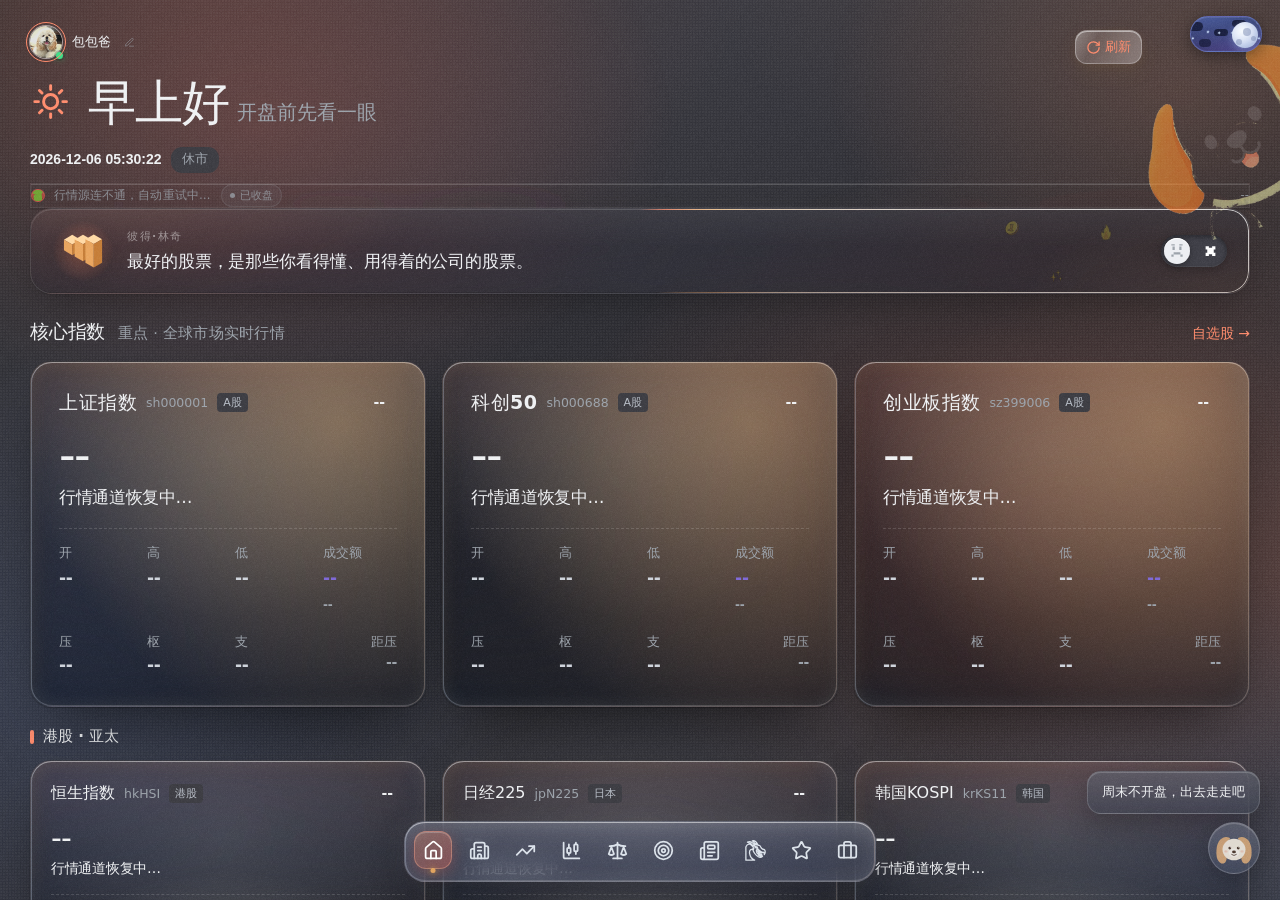
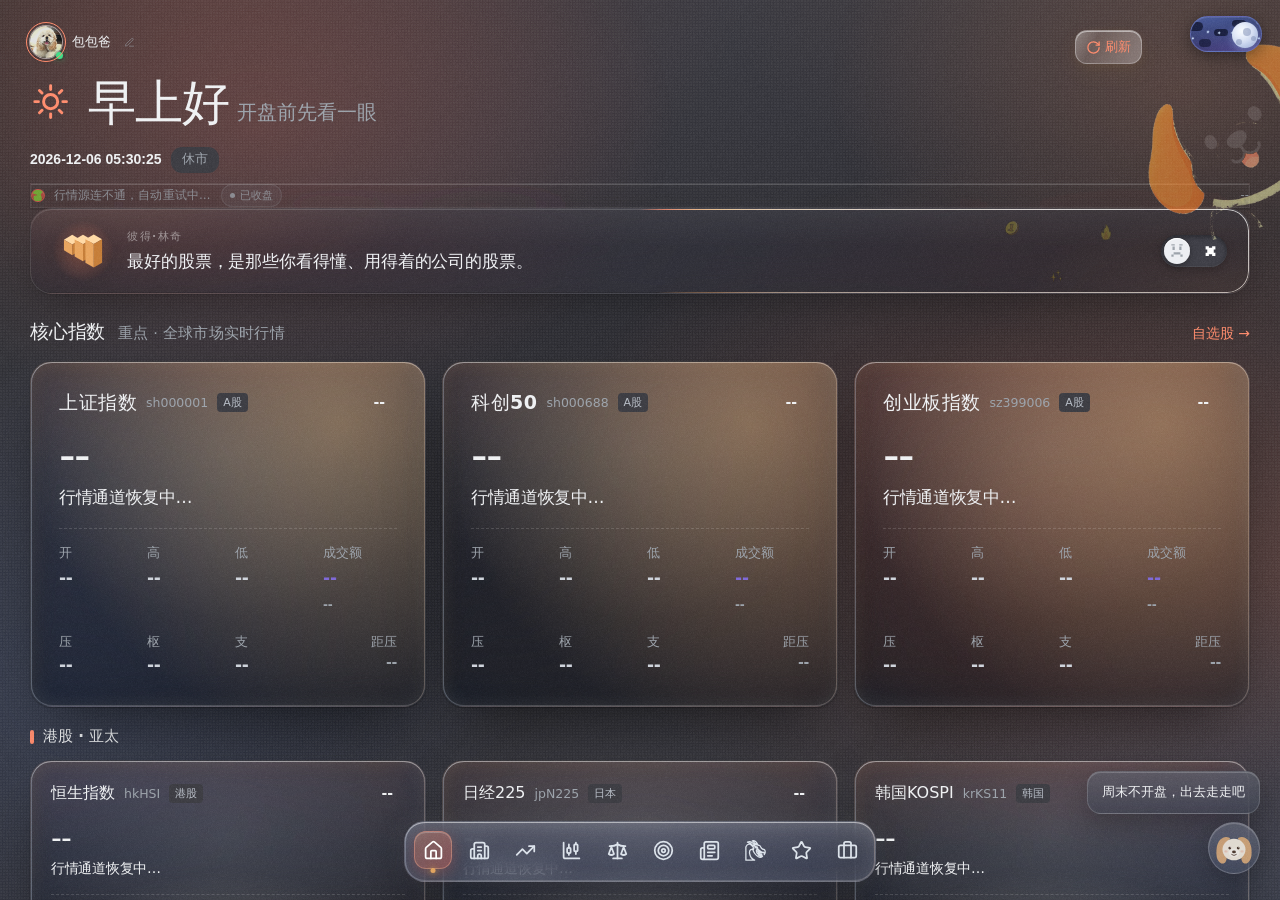
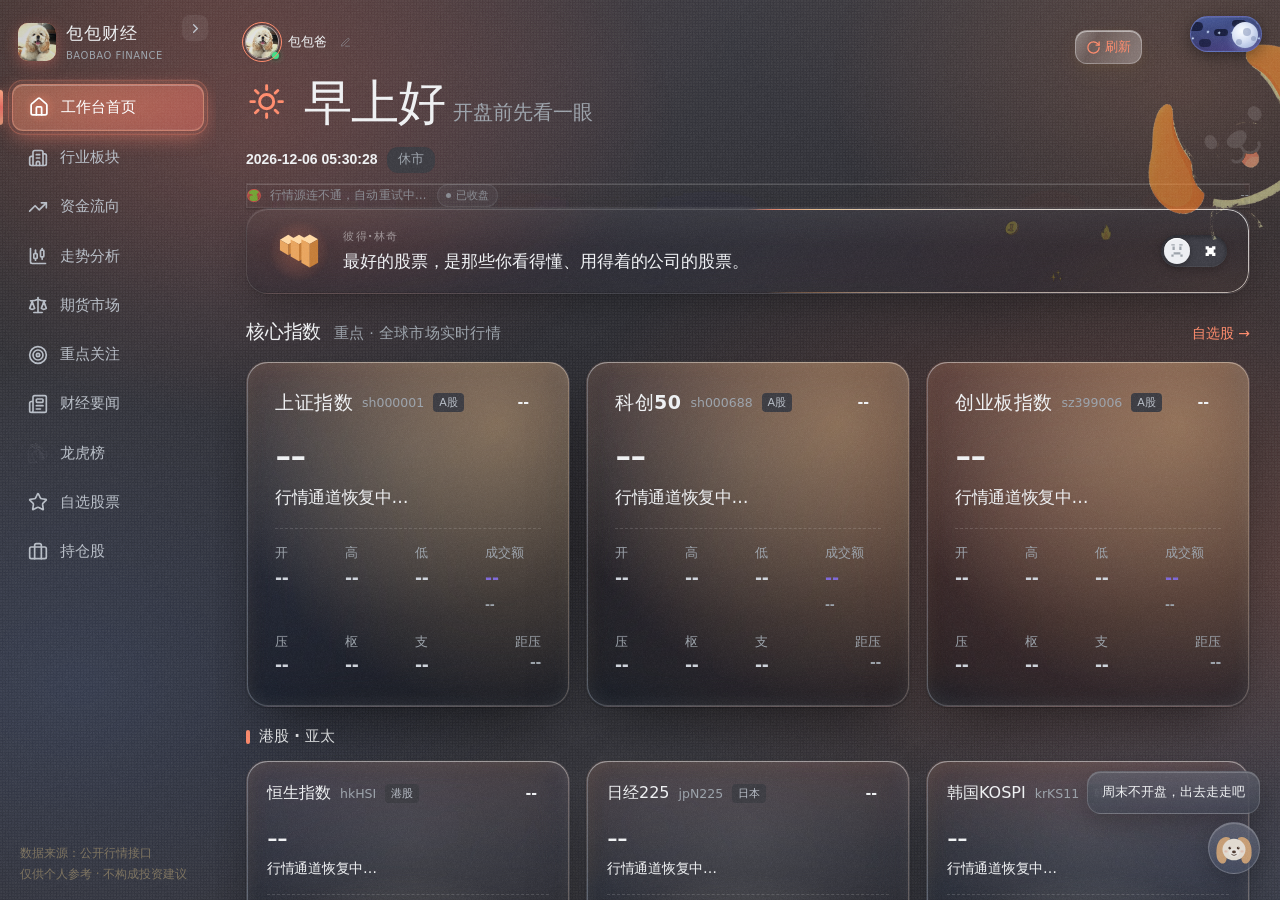
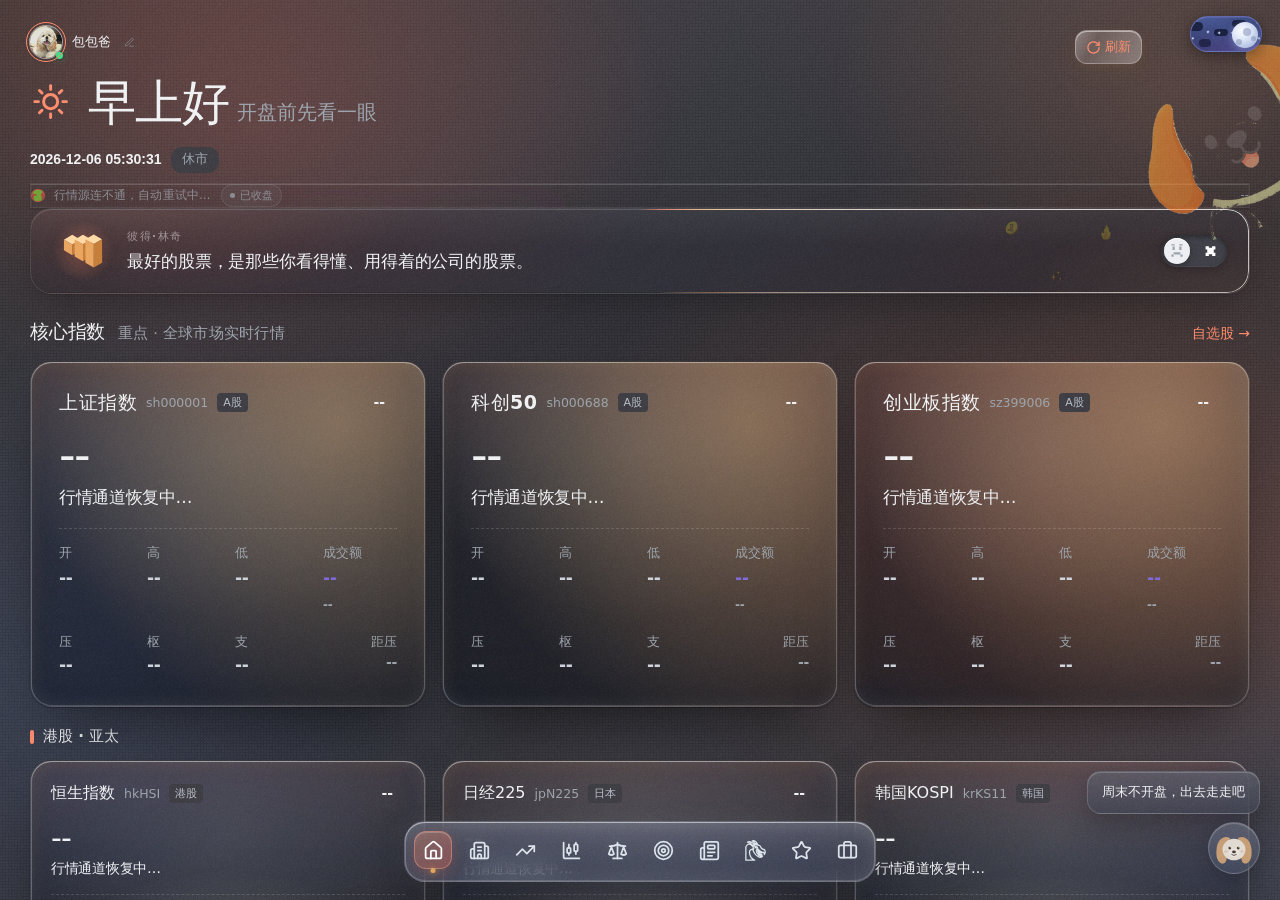
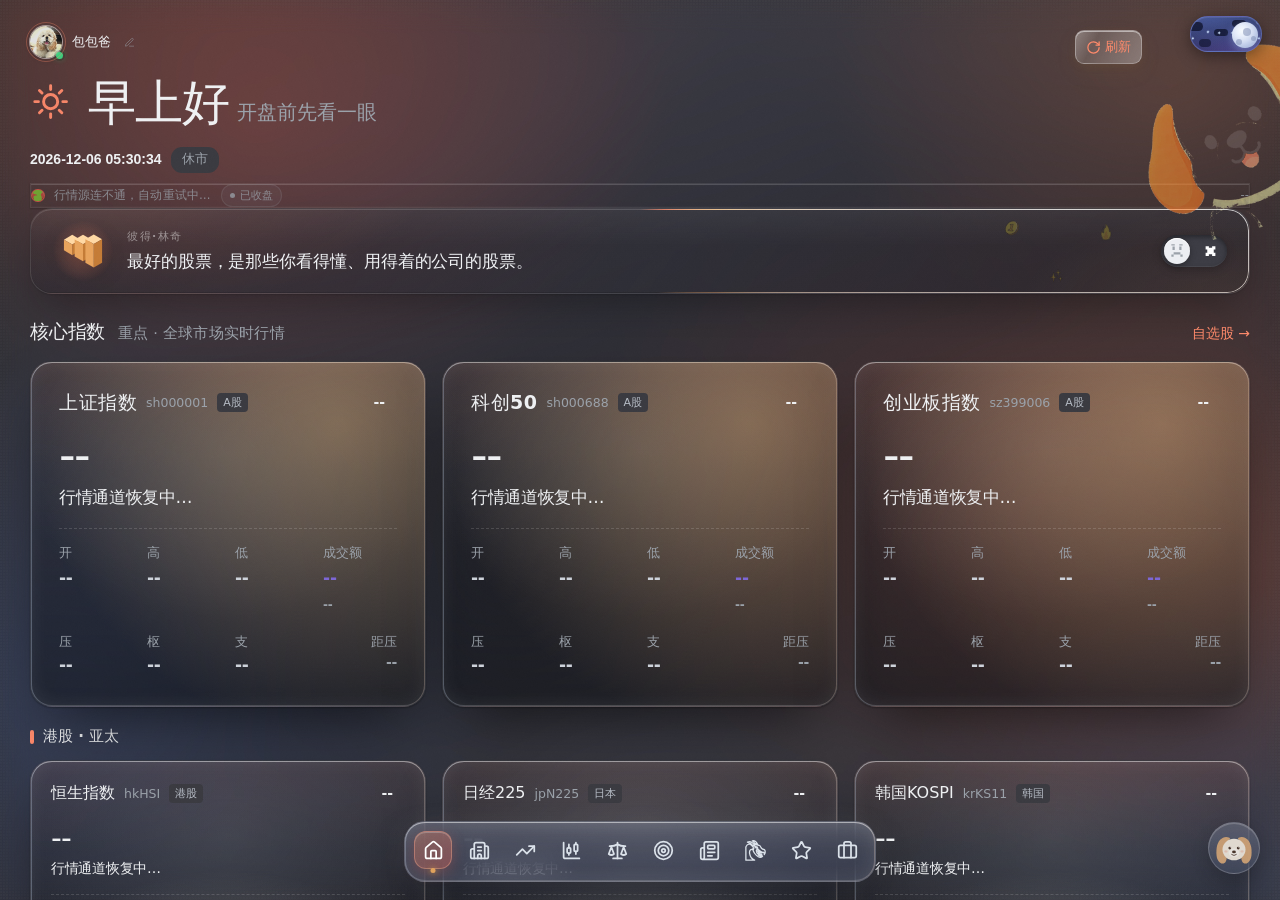
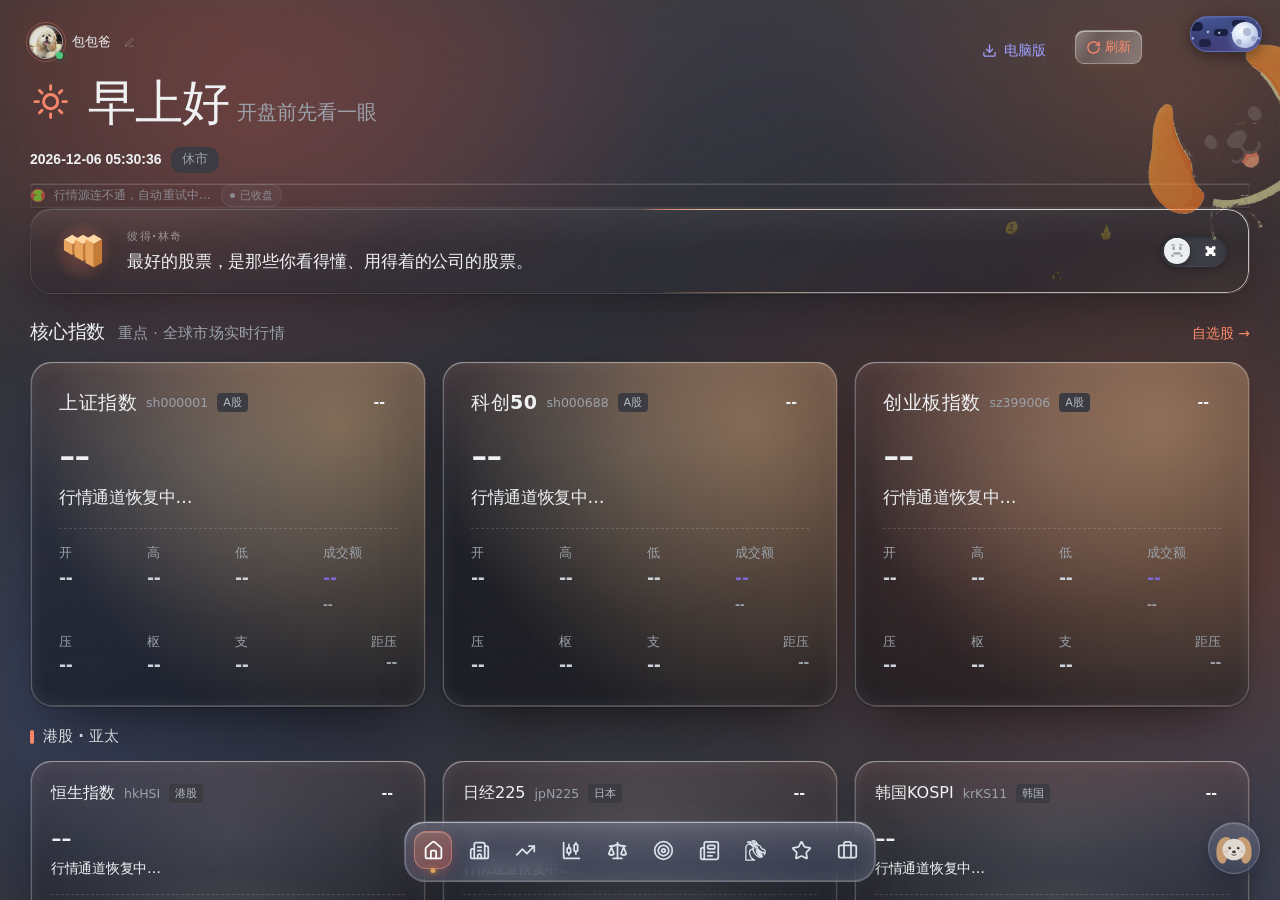
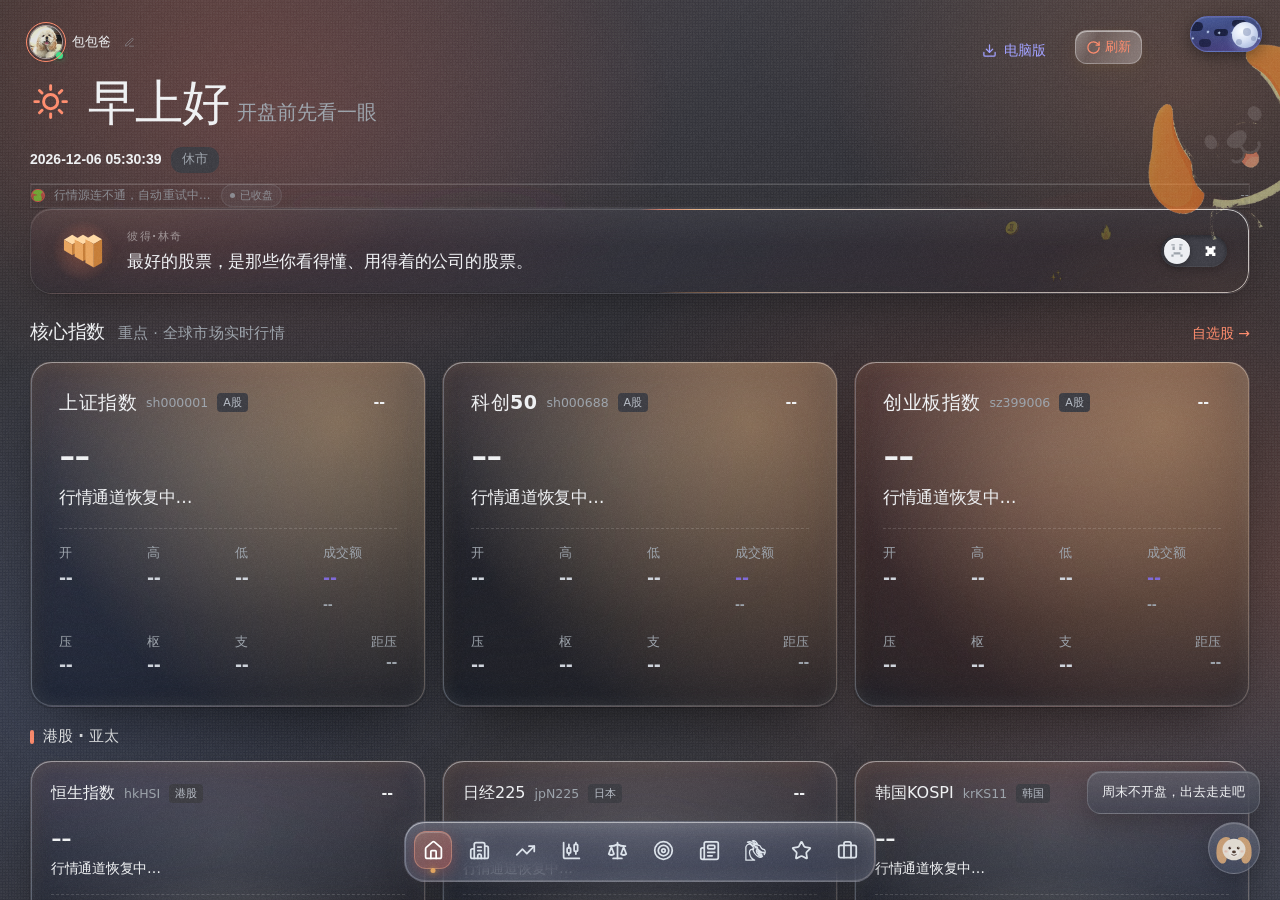
